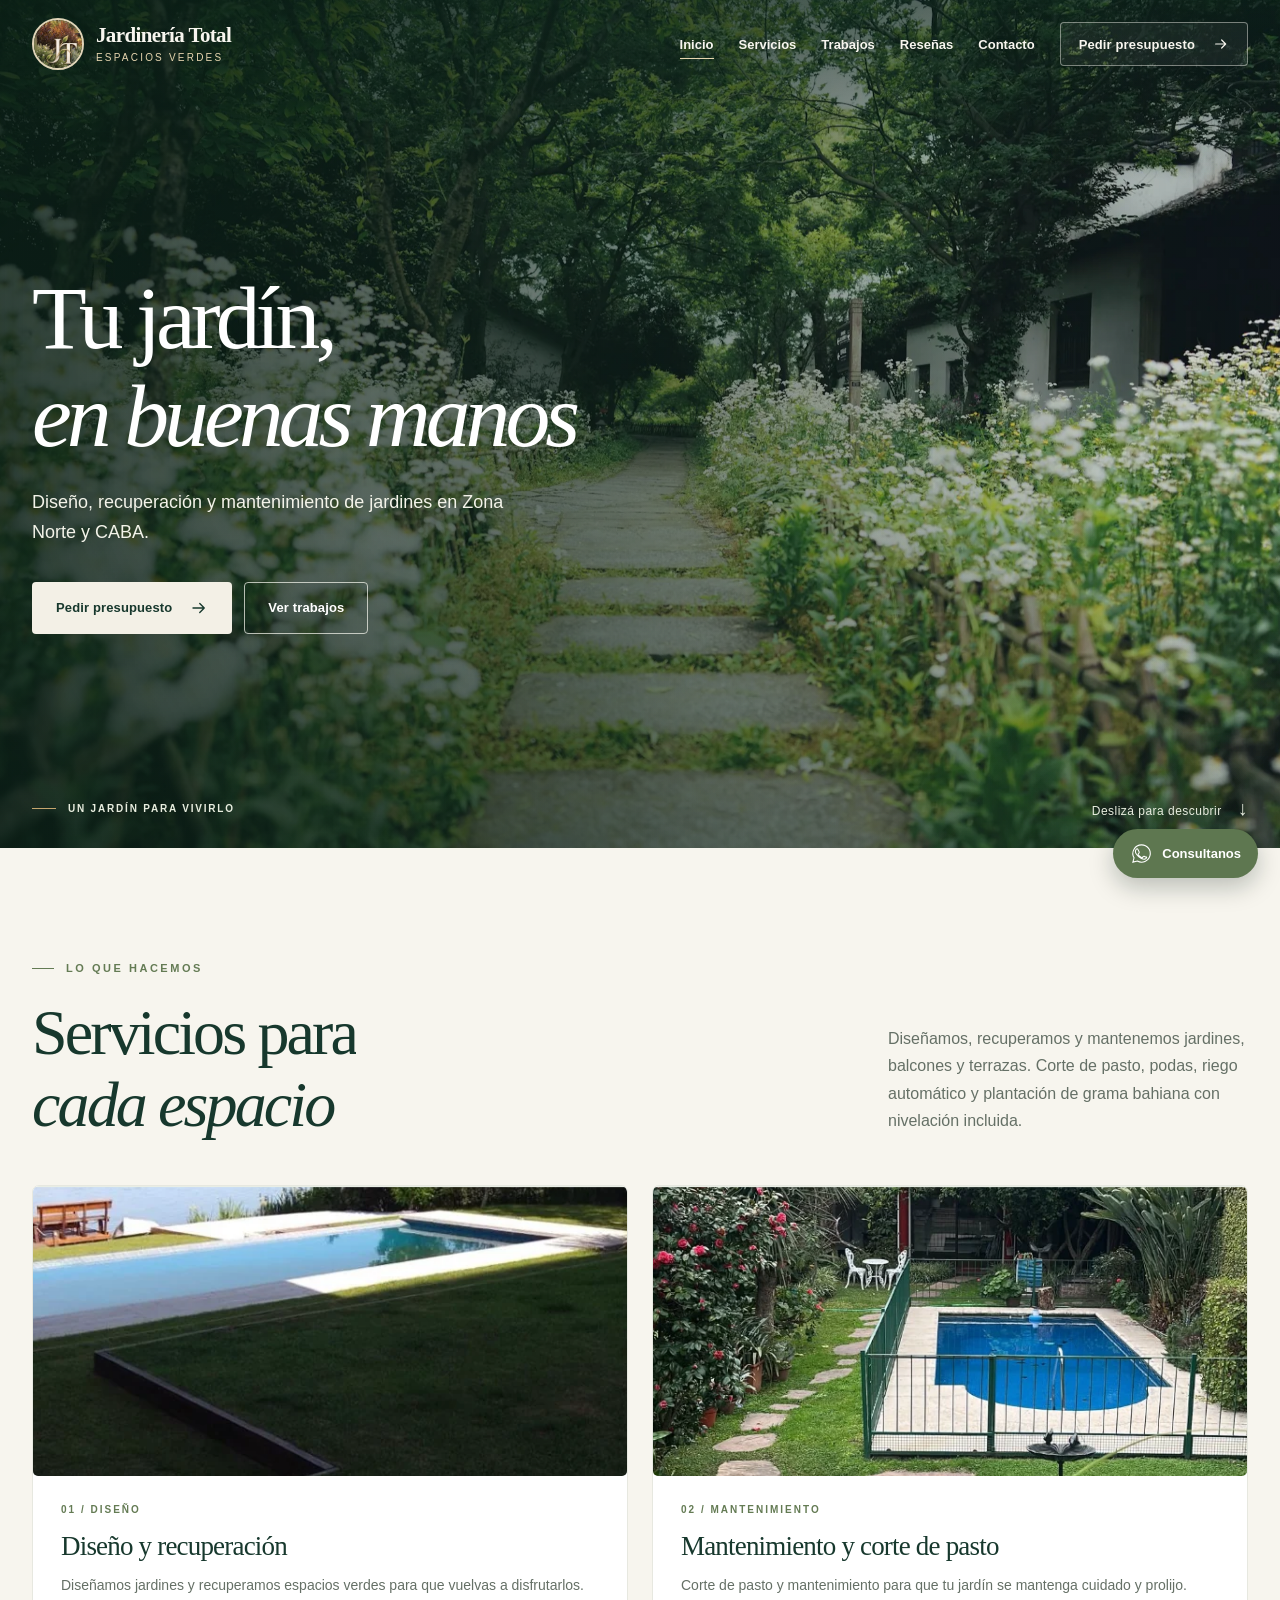
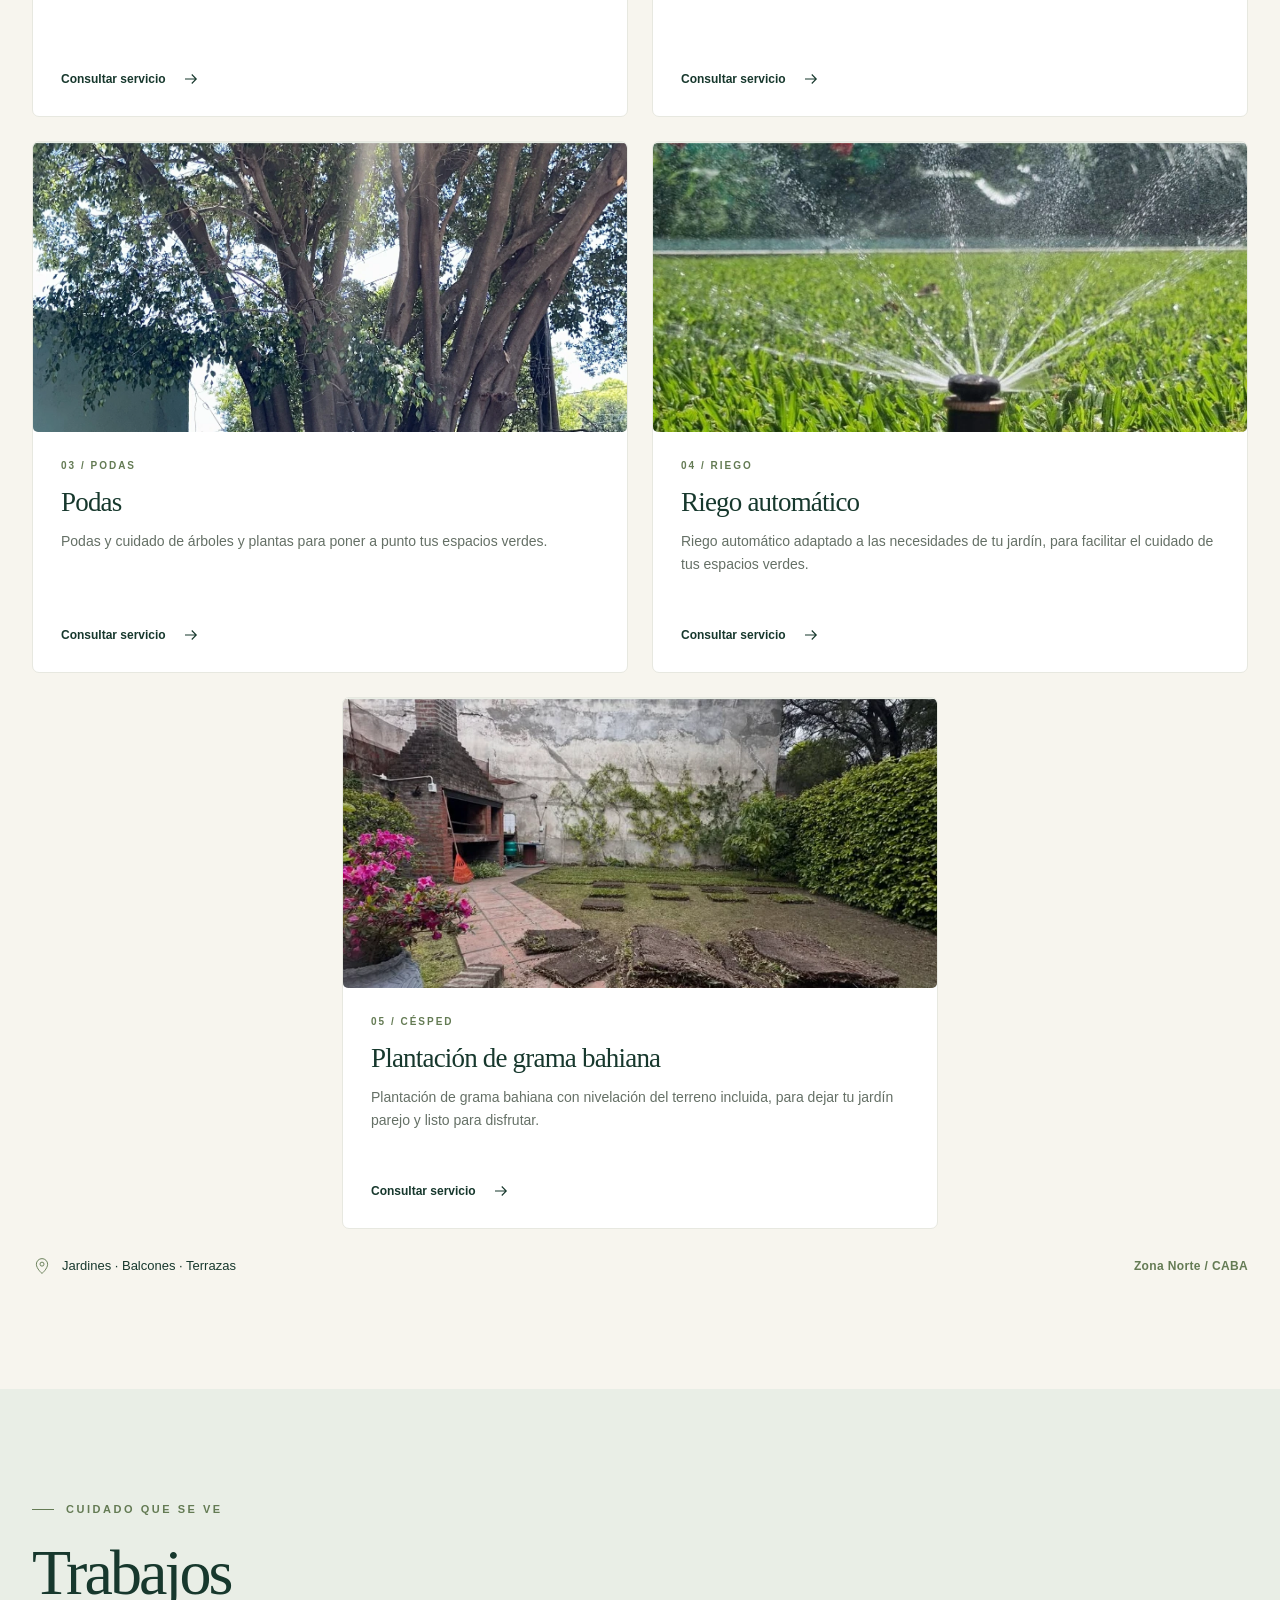
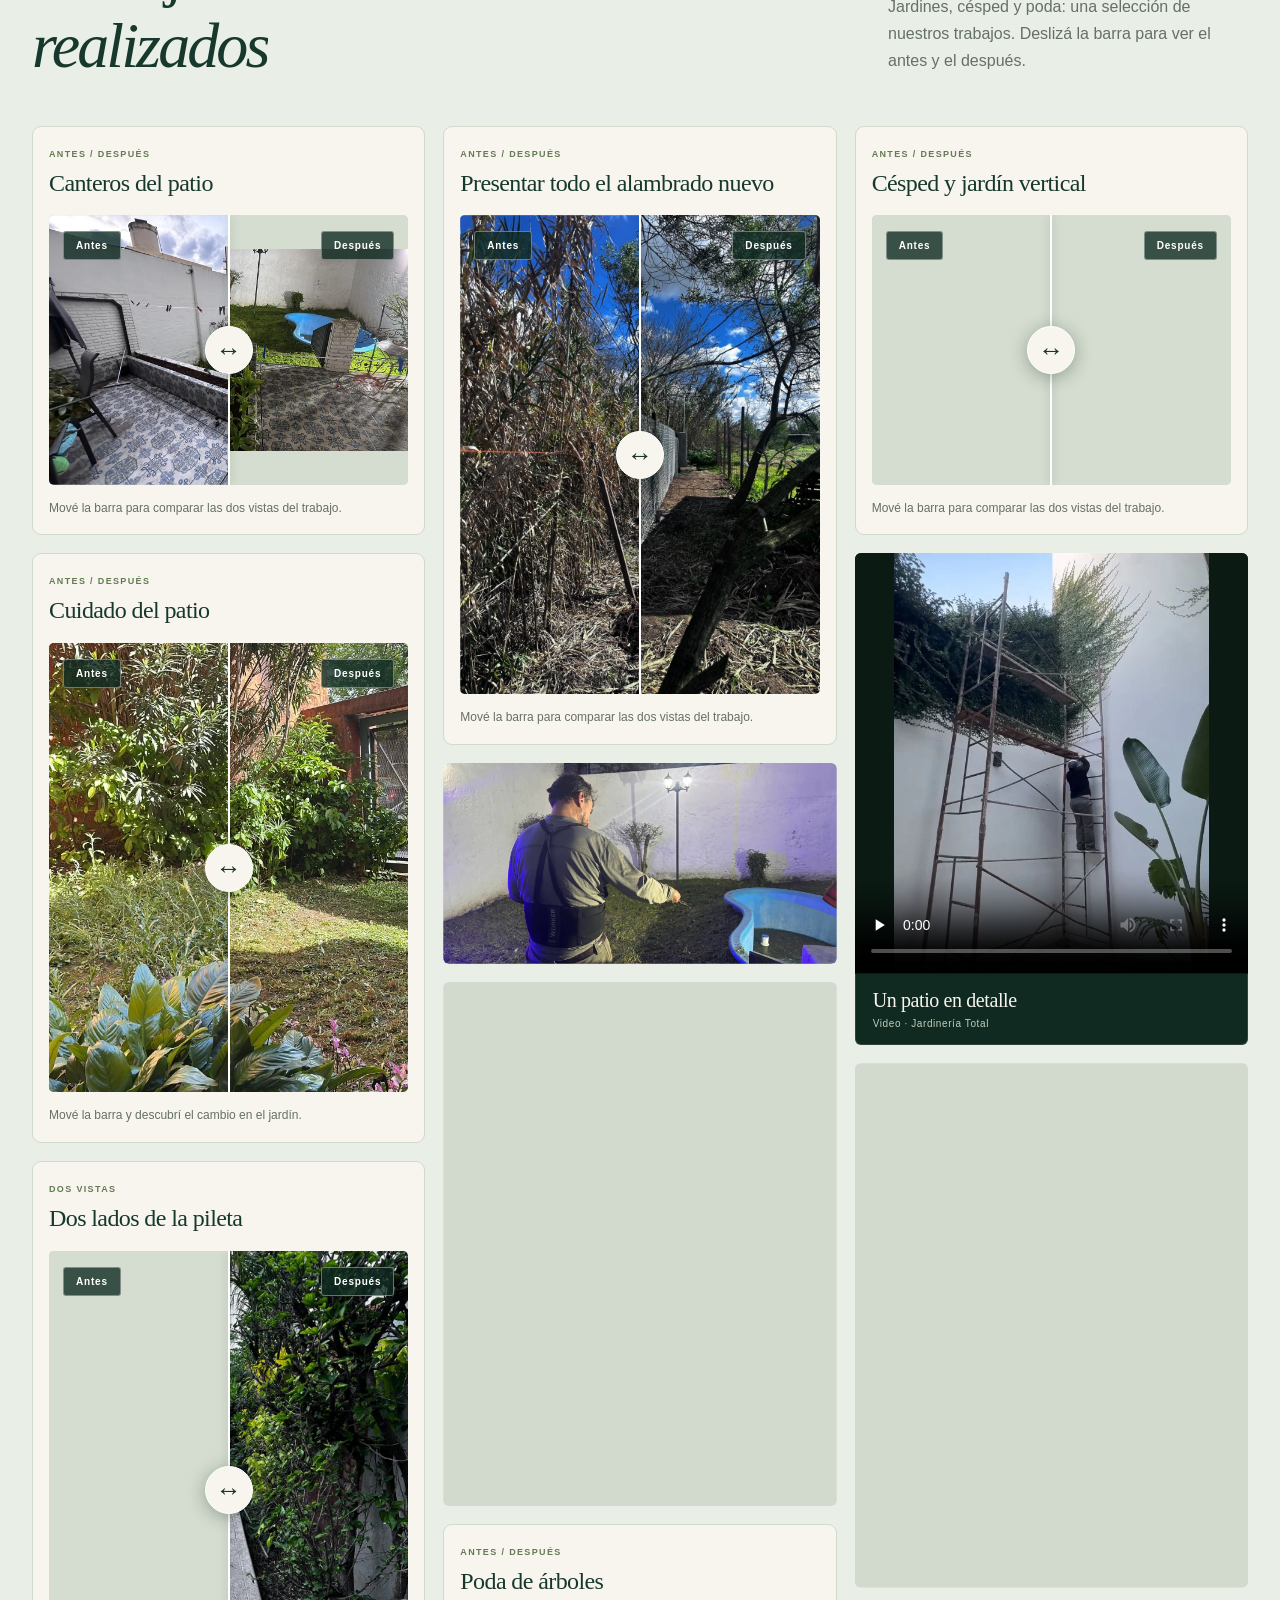
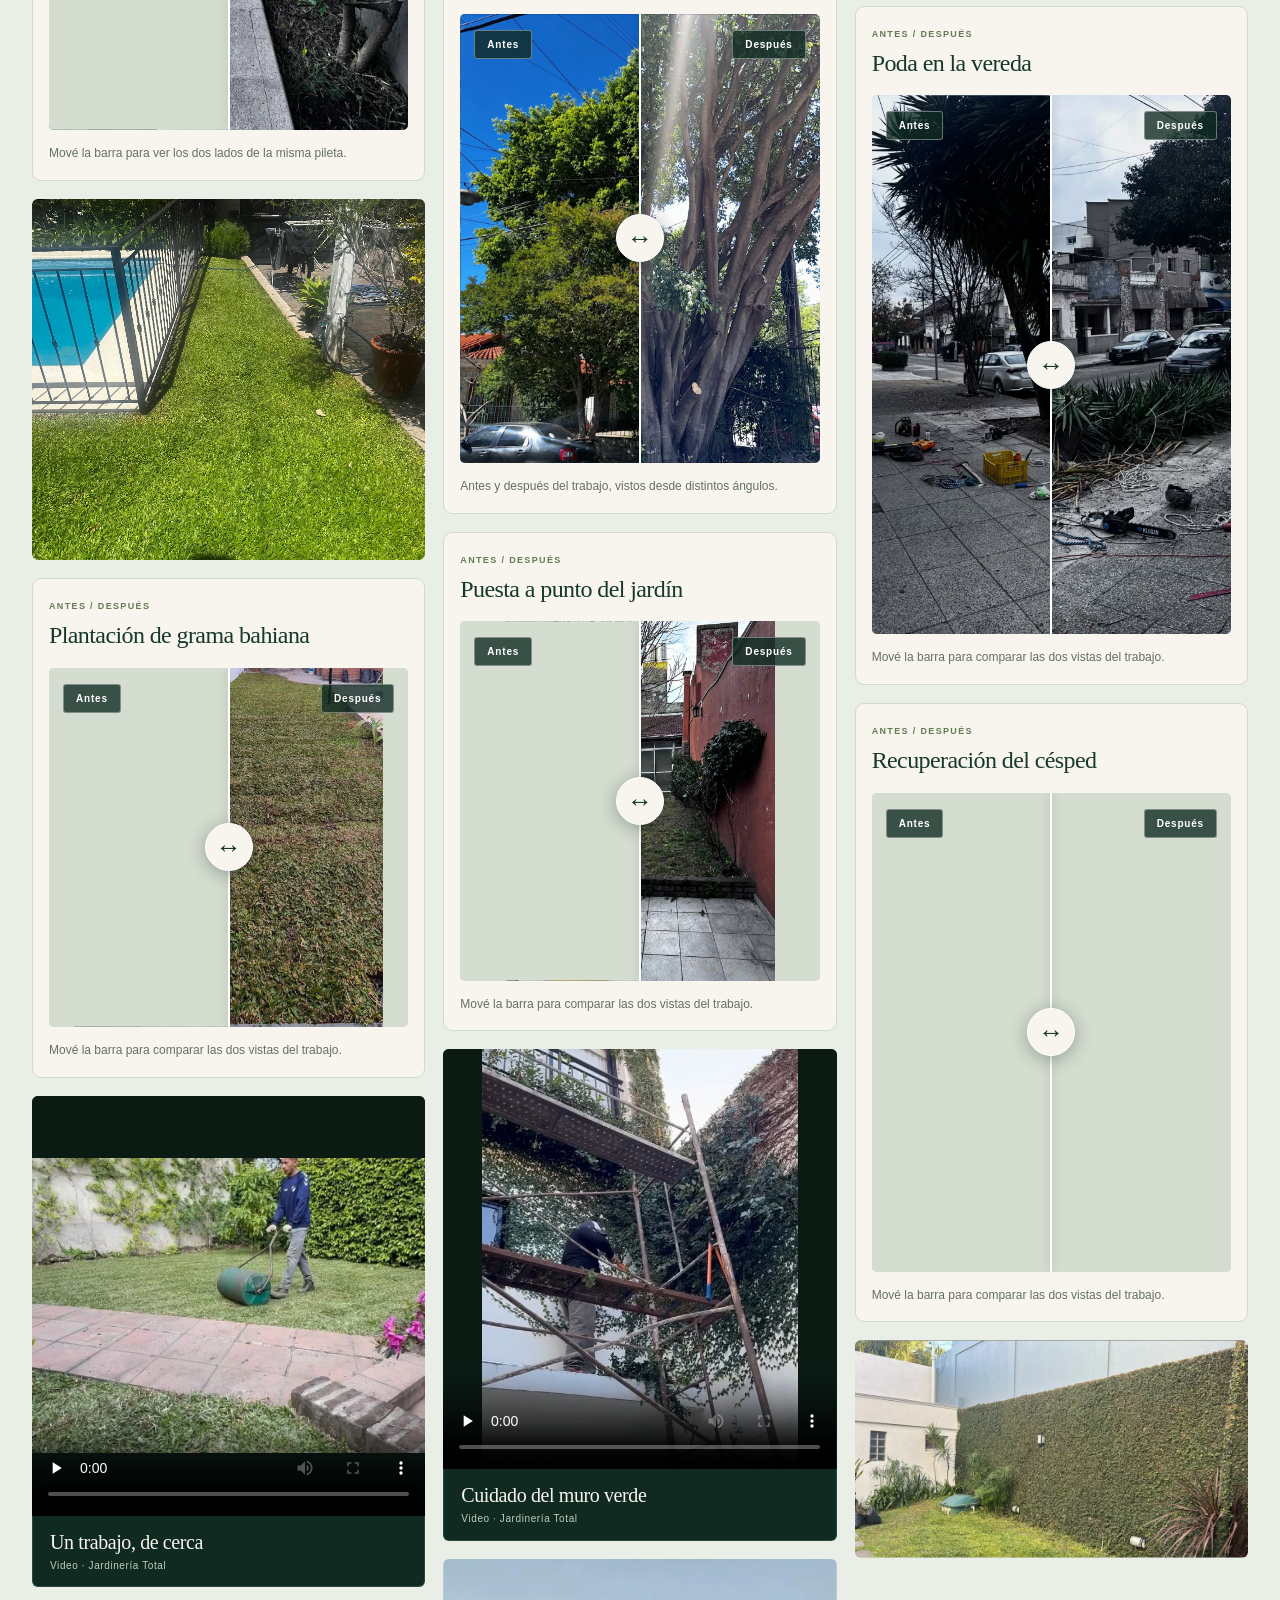
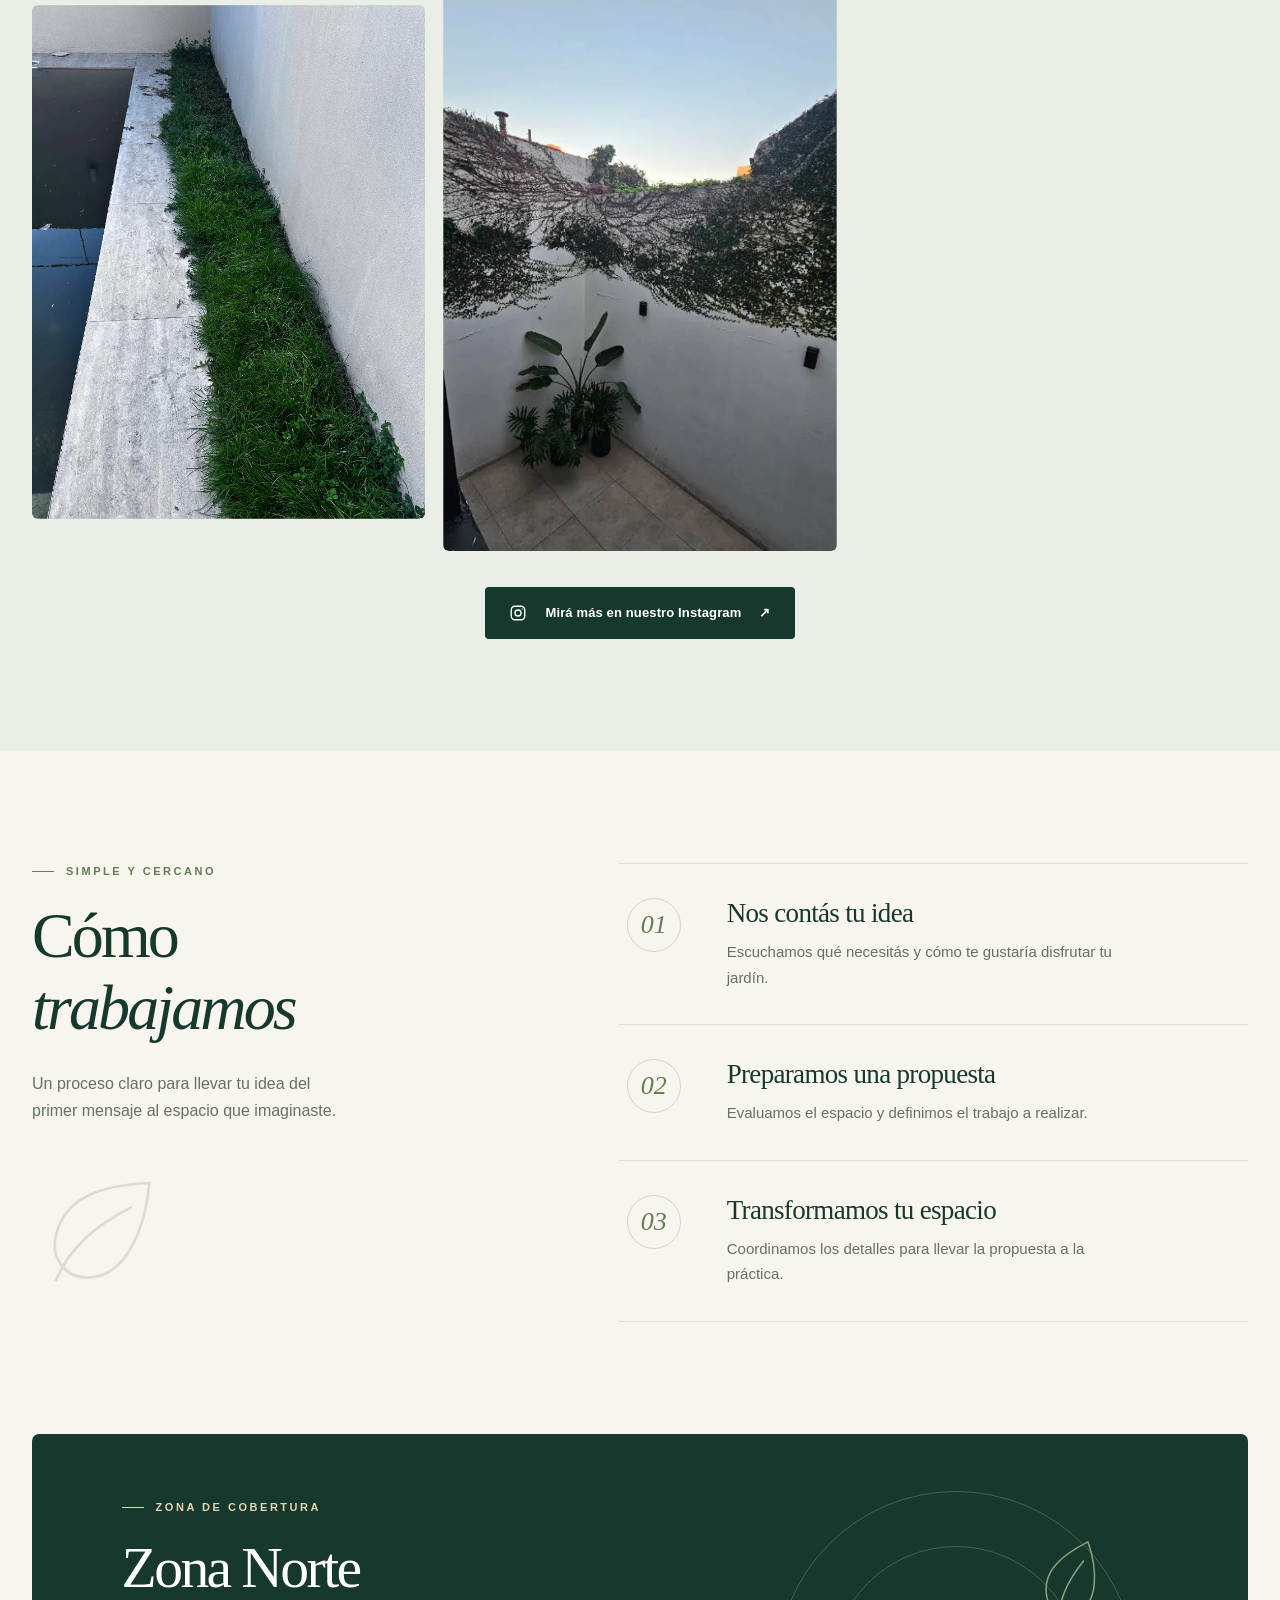
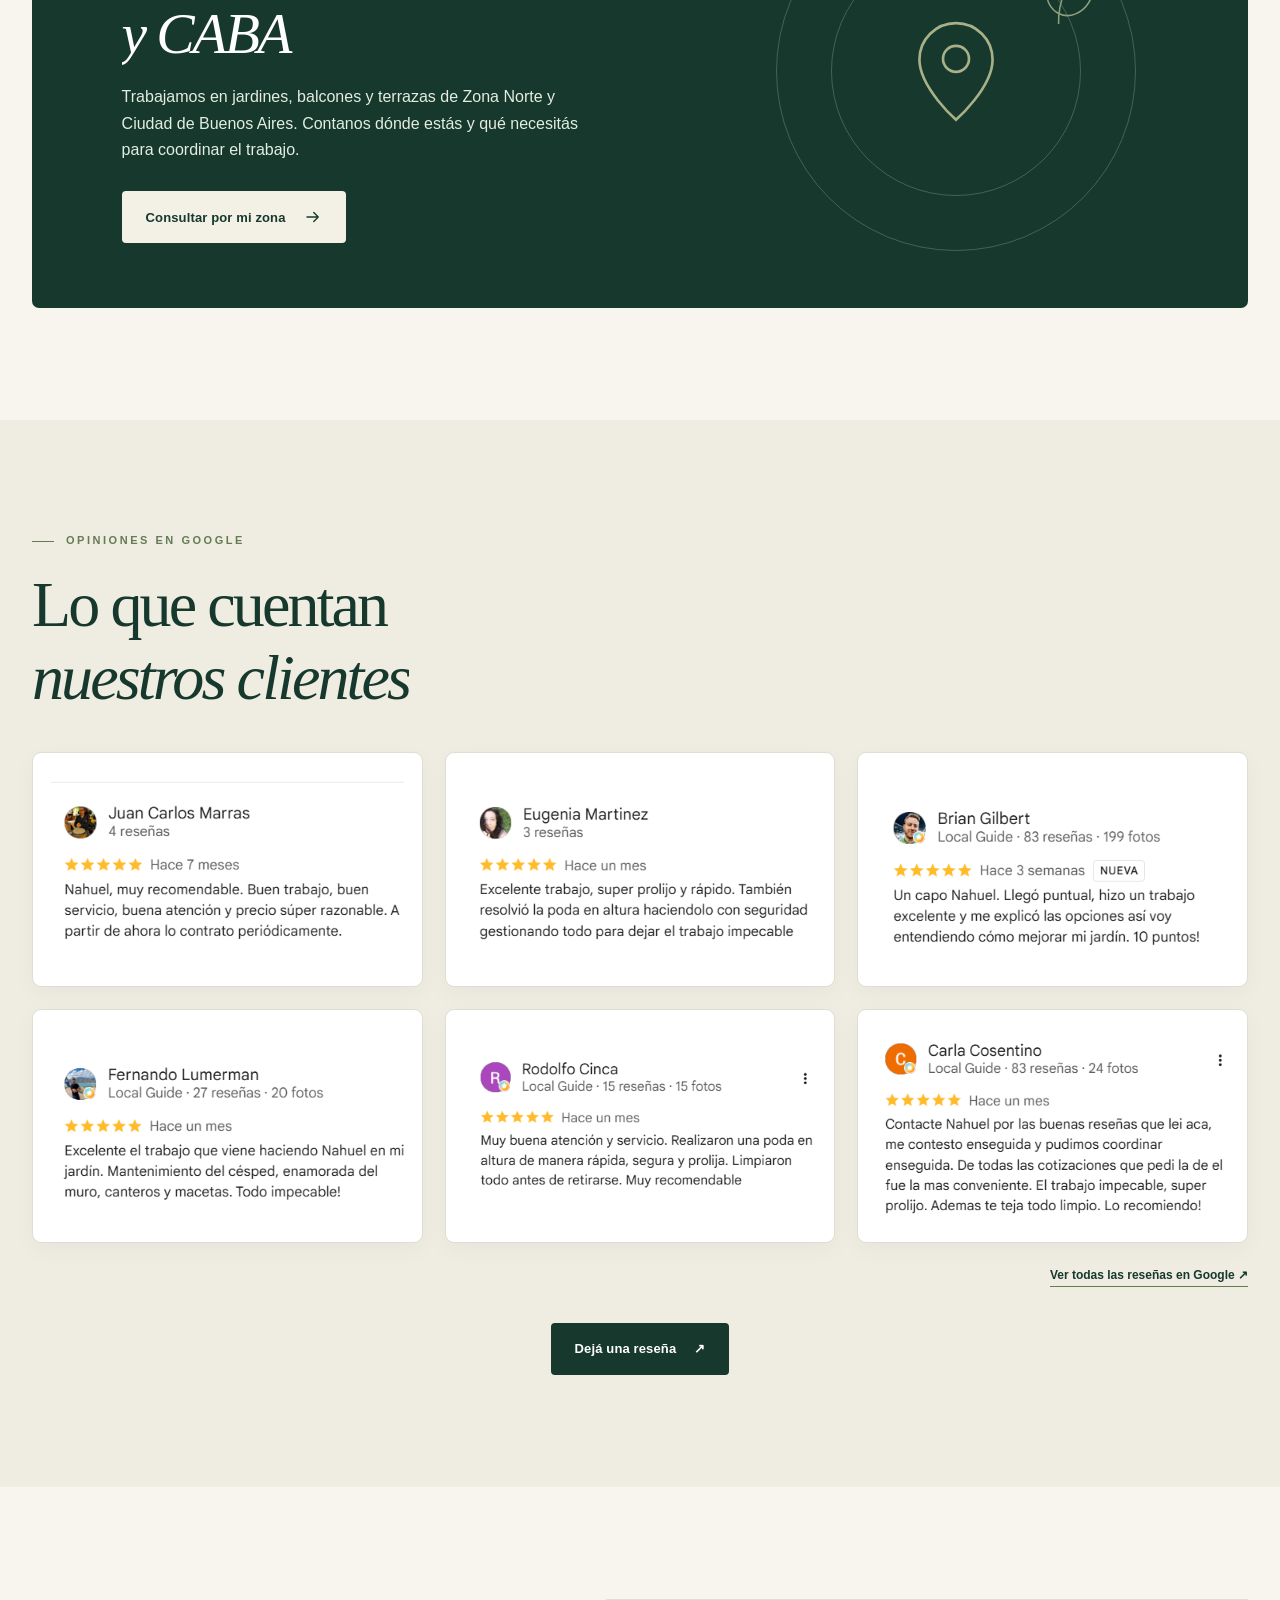
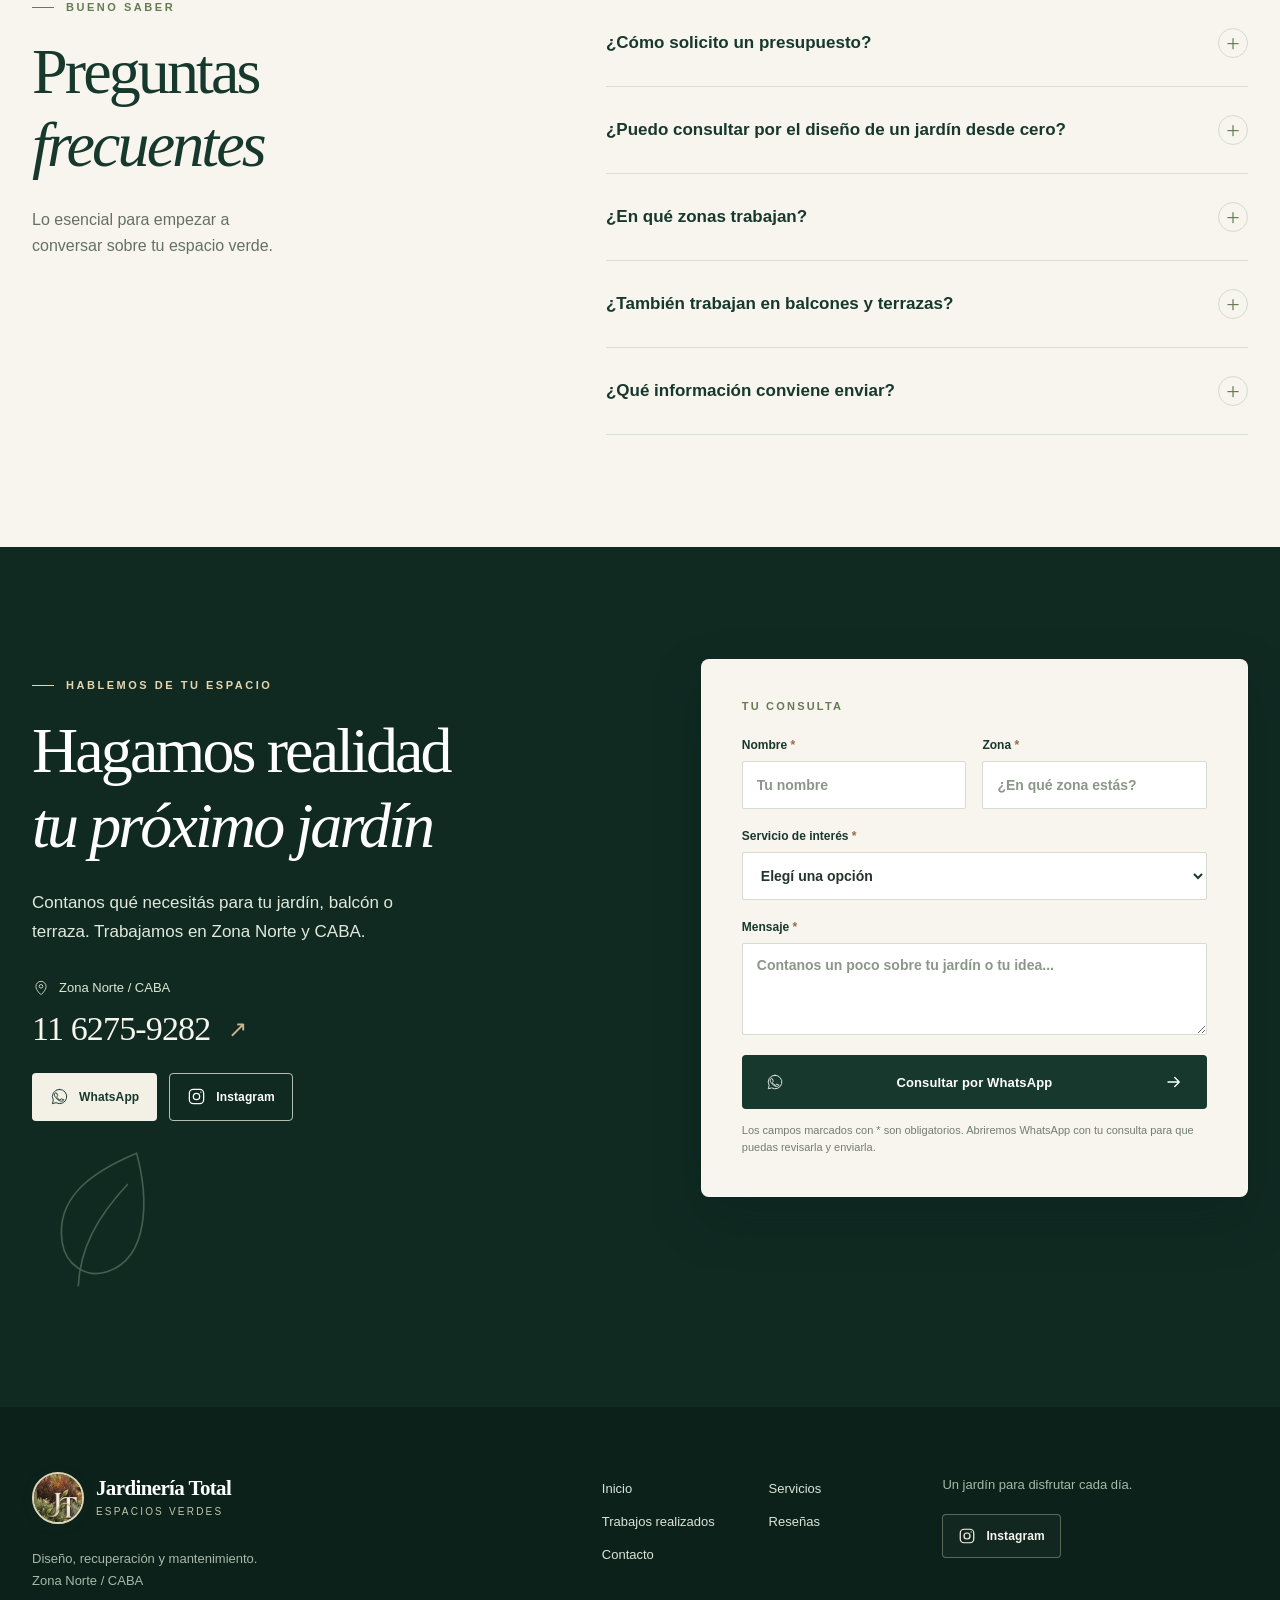
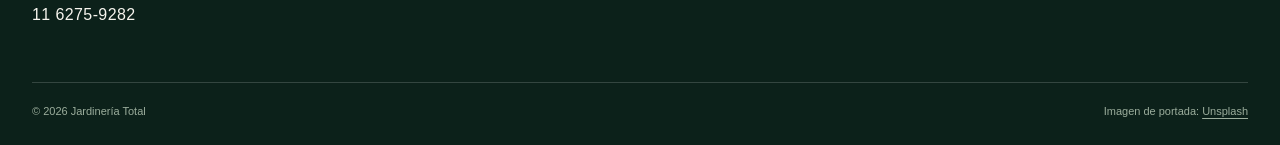
==== index.html @ ca22633e "Corregir título de grama y foto anterior del jardín vertical" ====
<!doctype html>
<html lang="es-AR" data-motion="full">
<head>
<meta charset="utf-8">
<meta name="viewport" content="width=device-width, initial-scale=1">
<meta name="theme-color" content="#17382d">
<meta name="description" content="Jardinería Total: diseño, recuperación y mantenimiento de jardines, balcones y terrazas en Zona Norte y CABA. Corte de pasto, podas, riego automático y plantación de grama bahiana con nivelación incluida.">
<title>Jardinería Total | Jardines en Zona Norte y CABA</title>
<link rel="preload" as="image" href="assets/hero-large.webp">
<link rel="icon" href="assets/logo.webp" type="image/webp">
<script src="boot.js?v=always-effects-20261027"></script>
<link rel="stylesheet" href="styles.css?v=servicios-grama-riego-20261029">
<script src="config.js?v=contacto-20261027" defer></script><script src="script.js?v=contacto-20261027" defer></script><script src="motion.js?v=always-effects-20261027" defer></script><script src="cinema.js?v=always-effects-20261027" defer></script><script src="works.js?v=dos-lados-pileta-20261030" defer></script>
</head>
<body>
<div class="site-loader" id="site-loader" aria-label="Cargando Jardinería Total">
  <div class="loader-content"><div class="loader-emblem"><span class="loader-orbit" aria-hidden="true"></span><img src="assets/logo.webp" width="88" height="88" alt=""></div><p class="loader-name">Jardinería Total</p><p class="loader-tagline">DISEÑO Y CUIDADO DE ESPACIOS VERDES</p><div class="loader-track" aria-hidden="true"><span></span></div><p class="loader-status" role="status">Preparando tu espacio verde…</p><button class="loader-skip" type="button" id="loader-skip">Entrar al sitio <span aria-hidden="true">↗</span></button></div>
</div>
<a class="skip-link" href="#contenido">Ir al contenido</a>
<svg class="svg-defs" xmlns="http://www.w3.org/2000/svg" aria-hidden="true">
<symbol id="icon-leaf" viewBox="0 0 32 32"><path d="M26.8 4.8C15.9 5.3 7.3 8 5.4 17.1c-1 4.8 2.1 9.2 7 9.3C21.8 26.6 26 14.4 26.8 4.8Z"/><path d="M5.4 27.2c3.1-7.4 8.6-12.4 17.4-16.9"/></symbol>
<symbol id="icon-spark" viewBox="0 0 32 32"><path d="m16 3 2.8 10.2L29 16l-10.2 2.8L16 29l-2.8-10.2L3 16l10.2-2.8L16 3Z"/></symbol>
<symbol id="icon-lines" viewBox="0 0 32 32"><path d="M4 10h24M4 16h24M4 22h24"/><circle cx="11" cy="10" r="2.5"/><circle cx="21" cy="16" r="2.5"/><circle cx="13" cy="22" r="2.5"/></symbol>
<symbol id="icon-pin" viewBox="0 0 32 32"><path d="M25 13.2C25 20.1 16 28 16 28S7 20.1 7 13.2a9 9 0 1 1 18 0Z"/><circle cx="16" cy="13" r="3.2"/></symbol>
<symbol id="icon-instagram" viewBox="0 0 24 24"><rect x="3" y="3" width="18" height="18" rx="5"/><circle cx="12" cy="12" r="4"/><circle cx="17.5" cy="6.5" r=".8" fill="currentColor" stroke="none"/></symbol>
<symbol id="icon-arrow" viewBox="0 0 24 24"><path d="M4 12h15m-6-6 6 6-6 6"/></symbol>
<symbol id="icon-whatsapp" viewBox="0 0 32 32"><path d="M16 4a12 12 0 0 0-10.4 18L4 28l6.2-1.6A12 12 0 1 0 16 4Z"/><path d="M11.1 10.4c-.4-.9-.8-.9-1.2-.9-.3 0-.7 0-1 .4-.4.5-1.4 1.4-1.4 3.3s1.4 3.7 1.6 4c.2.2 2.7 4.3 6.7 5.8 3.3 1.3 4 .9 4.7.8.7-.1 2.3-1 2.6-2 .3-1-.3-1-.9-.6l-2.6-1.3c-.4-.2-.7-.3-1 .2l-1.3 1.6c-.2.3-.5.3-.9.1-1.1-.6-2.1-1.2-3-2-1-.9-1.7-2-2-2.5-.2-.4 0-.7.2-.9l.8-.9c.2-.3.3-.5.4-.8.1-.2 0-.5-.1-.8l-1.1-2.6Z"/></symbol>
</svg>
<header class="site-header"><div class="shell header-inner">
<a class="brand" href="#inicio" aria-label="Jardinería Total, ir al inicio"><img src="assets/logo.webp" width="52" height="52" alt="Monograma JT de Jardinería Total"><span><strong>Jardinería Total</strong><small>Espacios verdes</small></span></a>
<button class="menu-toggle" type="button" aria-expanded="false" aria-controls="primary-nav" aria-label="Abrir menú"><span></span><span></span><span></span></button>
<nav class="nav" id="primary-nav" aria-label="Navegación principal"><a href="#inicio">Inicio</a><a href="#servicios">Servicios</a><a href="#trabajos">Trabajos</a><a href="#resenas">Reseñas</a><a href="#contacto">Contacto</a><a class="button button-small" href="#contacto">Pedir presupuesto <svg><use href="#icon-arrow"/></svg></a></nav>
</div><div class="reading-progress" aria-hidden="true"><span></span></div></header>
<main id="contenido">
<section class="hero" id="inicio" aria-labelledby="hero-title"><img class="hero-image" src="assets/hero-large.webp" width="2000" height="1333" fetchpriority="high" decoding="async" alt="" aria-hidden="true"><div class="hero-shade"></div><div class="shell hero-content"><h1 id="hero-title">Tu jardín,<br><em>en buenas manos</em></h1><p class="hero-copy">Diseño, recuperación y mantenimiento de jardines en Zona Norte y CABA.</p><div class="hero-actions"><a class="button button-light" href="#contacto">Pedir presupuesto <svg><use href="#icon-arrow"/></svg></a><a class="button button-outline" href="#trabajos">Ver trabajos</a></div></div><div class="hero-bottom shell"><span>UN JARDÍN PARA VIVIRLO</span><span class="hero-scroll">Deslizá para descubrir <span aria-hidden="true">↓</span></span></div></section>
<section class="section services-section" id="servicios" aria-labelledby="services-title"><div class="shell"><div class="section-heading reveal"><div><p class="eyebrow">LO QUE HACEMOS</p><h2 id="services-title">Servicios para<br><em>cada espacio</em></h2></div><p>Diseñamos, recuperamos y mantenemos jardines, balcones y terrazas. Corte de pasto, podas, riego automático y plantación de grama bahiana con nivelación incluida.</p></div><div class="service-grid service-grid-real"><article class="service-card reveal"><div class="service-image"><img src="assets/jardin-laguna.webp" loading="lazy" width="676" height="917" alt="Jardín con césped, pileta y vista a la laguna"></div><div class="service-body"><span class="service-number">01 / DISEÑO</span><h3>Diseño y recuperación</h3><p>Diseñamos jardines y recuperamos espacios verdes para que vuelvas a disfrutarlos.</p><a class="service-cta" href="#contacto" data-service="Diseño y recuperación" aria-label="Consultar por diseño y recuperación">Consultar servicio <svg aria-hidden="true"><use href="#icon-arrow"/></svg></a></div></article>
<article class="service-card reveal"><div class="service-image"><img src="assets/jardin-pileta.webp" loading="lazy" width="683" height="935" alt="Césped y plantas del jardín alrededor de la pileta"></div><div class="service-body"><span class="service-number">02 / MANTENIMIENTO</span><h3>Mantenimiento y corte de pasto</h3><p>Corte de pasto y mantenimiento para que tu jardín se mantenga cuidado y prolijo.</p><a class="service-cta" href="#contacto" data-service="Mantenimiento y corte de pasto" aria-label="Consultar por mantenimiento y corte de pasto">Consultar servicio <svg aria-hidden="true"><use href="#icon-arrow"/></svg></a></div></article>
<article class="service-card reveal"><div class="service-image"><img src="assets/poda-despues.webp" loading="lazy" width="1440" height="1439" alt="Árbol después del trabajo de poda"></div><div class="service-body"><span class="service-number">03 / PODAS</span><h3>Podas</h3><p>Podas y cuidado de árboles y plantas para poner a punto tus espacios verdes.</p><a class="service-cta" href="#contacto" data-service="Podas" aria-label="Consultar por podas">Consultar servicio <svg aria-hidden="true"><use href="#icon-arrow"/></svg></a></div></article>
<article class="service-card reveal" id="servicio-riego-automatico"><div class="service-image"><img src="assets/riego-automatico-aspersor.webp" loading="lazy" width="1024" height="576" alt="Aspersor de riego automático regando el césped de un jardín"></div><div class="service-body"><span class="service-number">04 / RIEGO</span><h3>Riego automático</h3><p>Riego automático adaptado a las necesidades de tu jardín, para facilitar el cuidado de tus espacios verdes.</p><a class="service-cta" href="#contacto" data-service="Riego automático" aria-label="Consultar por riego automático">Consultar servicio <svg aria-hidden="true"><use href="#icon-arrow"/></svg></a></div></article>
<article class="service-card reveal" id="servicio-grama-bahiana"><div class="service-image"><img src="assets/cesped-colocacion.webp" loading="lazy" width="873" height="697" alt="Preparación del terreno y colocación de césped"></div><div class="service-body"><span class="service-number">05 / CÉSPED</span><h3>Plantación de grama bahiana</h3><p>Plantación de grama bahiana con nivelación del terreno incluida, para dejar tu jardín parejo y listo para disfrutar.</p><a class="service-cta" href="#contacto" data-service="Plantación de grama bahiana" aria-label="Consultar por plantación de grama bahiana">Consultar servicio <svg aria-hidden="true"><use href="#icon-arrow"/></svg></a></div></article></div><p class="service-coverage"><svg aria-hidden="true"><use href="#icon-pin"/></svg> Jardines · Balcones · Terrazas <span>Zona Norte / CABA</span></p></div></section>
<section class="section gallery-section works-section" id="trabajos" aria-labelledby="gallery-title"><div class="shell"><div class="gallery-heading reveal"><div><p class="eyebrow">CUIDADO QUE SE VE</p><h2 id="gallery-title">Trabajos<br><em>realizados</em></h2></div><p>Jardines, césped y poda: una selección de nuestros trabajos. Deslizá la barra para ver el antes y el después.</p></div>
<div class="work-gallery" id="gallery-grid">
<article class="comparison-card comparison-card-complete reveal" id="trabajo-canteros" style="--comparison-ratio:4/3"><div class="comparison-heading"><span>ANTES / DESPUÉS</span><h3>Canteros del patio</h3></div>
<div class="comparison-view" data-comparison style="--compare:50%">
<img class="comparison-after" src="assets/trabajo-cantero-patio-despues.webp" loading="lazy" decoding="async" width="1280" height="720" alt="Canteros del patio: después del trabajo">
<img class="comparison-before" src="assets/trabajo-cantero-patio-antes.webp" loading="lazy" decoding="async" width="1280" height="960" alt="Canteros del patio: antes del trabajo">
<span class="comparison-label comparison-label-before" aria-hidden="true">Antes</span><span class="comparison-label comparison-label-after" aria-hidden="true">Después</span>
<span class="comparison-divider" aria-hidden="true"><span>↔</span></span>
<input class="comparison-range" type="range" min="0" max="100" value="50" step="1" aria-label="Comparar el antes y después: Canteros del patio" aria-describedby="compare-canteros-hint" aria-valuetext="50% de la imagen antes visible">
</div><p id="compare-canteros-hint" class="comparison-hint">Mové la barra para comparar las dos vistas del trabajo.</p></article>
<article class="comparison-card reveal"><div class="comparison-heading"><span>ANTES / DESPUÉS</span><h3>Cuidado del patio</h3></div>
<div class="comparison-view" data-comparison style="--compare:50%">
<img class="comparison-after" src="assets/patio-despues.webp" loading="lazy" width="900" height="1125" alt="Cuidado del patio: después del trabajo">
<img class="comparison-before" src="assets/patio-antes.webp" loading="lazy" width="900" height="1125" alt="Cuidado del patio: antes del trabajo">
<span class="comparison-label comparison-label-before" aria-hidden="true">Antes</span><span class="comparison-label comparison-label-after" aria-hidden="true">Después</span>
<span class="comparison-divider" aria-hidden="true"><span>↔</span></span>
<input class="comparison-range" type="range" min="0" max="100" value="50" step="1" aria-label="Comparar el antes y después: Cuidado del patio" aria-describedby="compare-patio-hint" aria-valuetext="50% de la imagen antes visible">
</div><p id="compare-patio-hint" class="comparison-hint">Mové la barra y descubrí el cambio en el jardín.</p></article>
<article class="comparison-card comparison-card-complete reveal" id="trabajo-dos-lados-pileta" style="--comparison-ratio:3/4"><div class="comparison-heading"><span>DOS VISTAS</span><h3>Dos lados de la pileta</h3></div>
<div class="comparison-view" data-comparison style="--compare:50%">
<img class="comparison-after" src="assets/trabajo-cerco-pileta-vista.webp" loading="lazy" decoding="async" width="960" height="1280" alt="Pileta y cerco verde: después">
<img class="comparison-before" src="assets/trabajo-cerco-pileta-detalle.webp" loading="lazy" decoding="async" width="960" height="1280" alt="Pileta y cerco verde: antes">
<span class="comparison-label comparison-label-before" aria-hidden="true">Antes</span><span class="comparison-label comparison-label-after" aria-hidden="true">Después</span>
<span class="comparison-divider" aria-hidden="true"><span>↔</span></span>
<input class="comparison-range" type="range" min="0" max="100" value="50" step="1" aria-label="Comparar el antes y después de la pileta" aria-describedby="compare-dos-lados-pileta-hint" aria-valuetext="50% de la imagen antes visible">
</div><p id="compare-dos-lados-pileta-hint" class="comparison-hint">Mové la barra para ver los dos lados de la misma pileta.</p></article>
<button class="gallery-item work-photo reveal" type="button" data-gallery-index="0" aria-label="Ampliar: Césped junto a la pileta y al sendero del jardín"><img src="assets/trabajo-cesped-pileta.webp" loading="lazy" width="776" height="713" alt="Césped junto a la pileta y al sendero del jardín"><span>Ver trabajo <span aria-hidden="true">↗</span></span></button>
<article class="comparison-card comparison-card-complete reveal" id="trabajo-palmera" style="--comparison-ratio:1"><div class="comparison-heading"><span>ANTES / DESPUÉS</span><h3>Plantación de grama bahiana</h3></div>
<div class="comparison-view" data-comparison style="--compare:50%">
<img class="comparison-after" src="assets/trabajo-cesped-palmera-despues.webp" loading="lazy" decoding="async" width="1103" height="1280" alt="Plantación de grama bahiana: después del trabajo">
<img class="comparison-before" src="assets/trabajo-cesped-palmera-antes.webp" loading="lazy" decoding="async" width="1280" height="892" alt="Plantación de grama bahiana: antes del trabajo">
<span class="comparison-label comparison-label-before" aria-hidden="true">Antes</span><span class="comparison-label comparison-label-after" aria-hidden="true">Después</span>
<span class="comparison-divider" aria-hidden="true"><span>↔</span></span>
<input class="comparison-range" type="range" min="0" max="100" value="50" step="1" aria-label="Comparar el antes y después: Plantación de grama bahiana" aria-describedby="compare-palmera-hint" aria-valuetext="50% de la imagen antes visible">
</div><p id="compare-palmera-hint" class="comparison-hint">Mové la barra para comparar las dos vistas del trabajo.</p></article>
<figure class="work-video reveal"><video controls playsinline preload="none" poster="assets/trabajo-video-poster.webp" aria-label="Video de un trabajo de Jardinería Total"><source src="assets/trabajo-en-video.mp4?v=trabajos-20261027" type="video/mp4">Tu navegador no puede reproducir este video. <a href="assets/trabajo-en-video.mp4">Abrir el video</a>.</video><figcaption>Un trabajo, de cerca <span>Video · Jardinería Total</span></figcaption></figure>

<button class="gallery-item work-photo reveal" type="button" data-gallery-index="1" aria-label="Ampliar: Franja de césped junto a la pared y al borde de la pileta"><img src="assets/trabajo-borde-pileta.webp" loading="lazy" width="701" height="915" alt="Franja de césped junto a la pared y al borde de la pileta"><span>Ver trabajo <span aria-hidden="true">↗</span></span></button>
<article class="comparison-card comparison-card-complete reveal" id="trabajo-sendero" style="--comparison-ratio:3/4"><div class="comparison-heading"><span>ANTES / DESPUÉS</span><h3>Presentar todo el alambrado nuevo</h3></div>
<div class="comparison-view" data-comparison style="--compare:50%">
<img class="comparison-after" src="assets/trabajo-sendero-alambrado-despues.webp" loading="lazy" decoding="async" width="960" height="1280" alt="Presentar todo el alambrado nuevo: después del trabajo">
<img class="comparison-before" src="assets/trabajo-sendero-alambrado-antes.webp" loading="lazy" decoding="async" width="960" height="1280" alt="Presentar todo el alambrado nuevo: antes del trabajo">
<span class="comparison-label comparison-label-before" aria-hidden="true">Antes</span><span class="comparison-label comparison-label-after" aria-hidden="true">Después</span>
<span class="comparison-divider" aria-hidden="true"><span>↔</span></span>
<input class="comparison-range" type="range" min="0" max="100" value="50" step="1" aria-label="Comparar el antes y después: Presentar todo el alambrado nuevo" aria-describedby="compare-sendero-hint" aria-valuetext="50% de la imagen antes visible">
</div><p id="compare-sendero-hint" class="comparison-hint">Mové la barra para comparar las dos vistas del trabajo.</p></article>
<button class="gallery-item work-photo reveal" type="button" data-gallery-index="2" aria-label="Ampliar: Trabajo en el jardín junto a la pileta al anochecer"><img src="assets/trabajo-jardin-noche.webp" loading="lazy" width="1306" height="666" alt="Trabajo en el jardín junto a la pileta al anochecer"><span>Ver trabajo <span aria-hidden="true">↗</span></span></button>
<button class="gallery-item work-photo reveal" type="button" data-gallery-index="3" aria-label="Ampliar: Acceso despejado junto al alambrado"><img src="assets/trabajo-sendero-alambrado-acceso.webp" loading="lazy" decoding="async" width="960" height="1280" alt="Acceso despejado junto al alambrado"><span>Ver trabajo <span aria-hidden="true">↗</span></span></button>
<article class="comparison-card reveal"><div class="comparison-heading"><span>ANTES / DESPUÉS</span><h3>Poda de árboles</h3></div>
<div class="comparison-view" data-comparison style="--compare:50%">
<img class="comparison-after" src="assets/poda-despues.webp" loading="lazy" width="900" height="1125" alt="Poda de árboles: después del trabajo">
<img class="comparison-before" src="assets/poda-antes.webp" loading="lazy" width="900" height="1125" alt="Poda de árboles: antes del trabajo">
<span class="comparison-label comparison-label-before" aria-hidden="true">Antes</span><span class="comparison-label comparison-label-after" aria-hidden="true">Después</span>
<span class="comparison-divider" aria-hidden="true"><span>↔</span></span>
<input class="comparison-range" type="range" min="0" max="100" value="50" step="1" aria-label="Comparar el antes y después: Poda de árboles" aria-describedby="compare-poda-hint" aria-valuetext="50% de la imagen antes visible">
</div><p id="compare-poda-hint" class="comparison-hint">Antes y después del trabajo, vistos desde distintos ángulos.</p></article>
<article class="comparison-card comparison-card-complete reveal" id="trabajo-jardin-arbol" style="--comparison-ratio:1"><div class="comparison-heading"><span>ANTES / DESPUÉS</span><h3>Puesta a punto del jardín</h3></div>
<div class="comparison-view" data-comparison style="--compare:50%">
<img class="comparison-after" src="assets/trabajo-jardin-arbol-despues.webp" loading="lazy" decoding="async" width="960" height="1280" alt="Puesta a punto del jardín: después del trabajo">
<img class="comparison-before" src="assets/trabajo-jardin-arbol-antes.webp" loading="lazy" decoding="async" width="1280" height="960" alt="Puesta a punto del jardín: antes del trabajo">
<span class="comparison-label comparison-label-before" aria-hidden="true">Antes</span><span class="comparison-label comparison-label-after" aria-hidden="true">Después</span>
<span class="comparison-divider" aria-hidden="true"><span>↔</span></span>
<input class="comparison-range" type="range" min="0" max="100" value="50" step="1" aria-label="Comparar el antes y después: Puesta a punto del jardín" aria-describedby="compare-jardin-arbol-hint" aria-valuetext="50% de la imagen antes visible">
</div><p id="compare-jardin-arbol-hint" class="comparison-hint">Mové la barra para comparar las dos vistas del trabajo.</p></article>
<figure class="work-video reveal"><video controls playsinline preload="none" poster="assets/trabajo-video-02-poster.webp" aria-label="Video de trabajo sobre el muro verde"><source src="assets/trabajo-video-02.mp4?v=trabajos-extra-20261028" type="video/mp4">Tu navegador no puede reproducir este video. <a href="assets/trabajo-video-02.mp4">Abrir el video</a>.</video><figcaption>Cuidado del muro verde <span>Video · Jardinería Total</span></figcaption></figure>
<button class="gallery-item work-photo reveal" type="button" data-gallery-index="4" aria-label="Ampliar: Patio con plantas en macetas y enredaderas sobre las paredes"><img src="assets/trabajo-patio-enredaderas.webp" loading="lazy" width="586" height="882" alt="Patio con plantas en macetas y enredaderas sobre las paredes"><span>Ver trabajo <span aria-hidden="true">↗</span></span></button>
<article class="comparison-card comparison-card-complete reveal" id="trabajo-jardin-vertical" style="--comparison-ratio:4/3"><div class="comparison-heading"><span>ANTES / DESPUÉS</span><h3>Césped y jardín vertical</h3></div>
<div class="comparison-view" data-comparison style="--compare:50%">
<img class="comparison-after" src="assets/trabajo-jardin-vertical-despues.webp" loading="lazy" decoding="async" width="1280" height="960" alt="Césped y jardín vertical: después del trabajo">
<img class="comparison-before" src="assets/trabajo-jardin-vertical-detalle.webp" loading="lazy" decoding="async" width="1280" height="960" alt="Césped y jardín vertical: antes del trabajo">
<span class="comparison-label comparison-label-before" aria-hidden="true">Antes</span><span class="comparison-label comparison-label-after" aria-hidden="true">Después</span>
<span class="comparison-divider" aria-hidden="true"><span>↔</span></span>
<input class="comparison-range" type="range" min="0" max="100" value="50" step="1" aria-label="Comparar el antes y después: Césped y jardín vertical" aria-describedby="compare-jardin-vertical-hint" aria-valuetext="50% de la imagen antes visible">
</div><p id="compare-jardin-vertical-hint" class="comparison-hint">Mové la barra para comparar las dos vistas del trabajo.</p></article>
<figure class="work-video reveal"><video controls playsinline preload="none" poster="assets/trabajo-video-03-poster.webp" aria-label="Video de trabajo en un patio"><source src="assets/trabajo-video-03.mp4?v=trabajos-extra-20261028" type="video/mp4">Tu navegador no puede reproducir este video. <a href="assets/trabajo-video-03.mp4">Abrir el video</a>.</video><figcaption>Un patio en detalle <span>Video · Jardinería Total</span></figcaption></figure>
<button class="gallery-item work-photo reveal" type="button" data-gallery-index="5" aria-label="Ampliar: Trabajo de poda en altura"><img src="assets/trabajo-poda-altura-trabajo.webp" loading="lazy" decoding="async" width="960" height="1280" alt="Trabajo de poda en altura"><span>Ver trabajo <span aria-hidden="true">↗</span></span></button>
<article class="comparison-card comparison-card-vereda reveal"><div class="comparison-heading"><span>ANTES / DESPUÉS</span><h3>Poda en la vereda</h3></div>
<div class="comparison-view" data-comparison style="--compare:50%">
<img class="comparison-after" src="assets/vereda-despues.webp" loading="lazy" width="596" height="928" alt="Poda en la vereda: después del trabajo">
<img class="comparison-before" src="assets/vereda-antes.webp" loading="lazy" width="564" height="945" alt="Poda en la vereda: antes del trabajo">
<span class="comparison-label comparison-label-before" aria-hidden="true">Antes</span><span class="comparison-label comparison-label-after" aria-hidden="true">Después</span>
<span class="comparison-divider" aria-hidden="true"><span>↔</span></span>
<input class="comparison-range" type="range" min="0" max="100" value="50" step="1" aria-label="Comparar el antes y después: Poda en la vereda" aria-describedby="compare-vereda-hint" aria-valuetext="50% de la imagen antes visible">
</div><p id="compare-vereda-hint" class="comparison-hint">Mové la barra para comparar las dos vistas del trabajo.</p></article>
<article class="comparison-card comparison-card-complete reveal" id="trabajo-recuperacion" style="--comparison-ratio:3/4"><div class="comparison-heading"><span>ANTES / DESPUÉS</span><h3>Recuperación del césped</h3></div>
<div class="comparison-view" data-comparison style="--compare:50%">
<img class="comparison-after" src="assets/trabajo-recuperacion-cesped-despues.webp" loading="lazy" decoding="async" width="960" height="1280" alt="Recuperación del césped: después del trabajo">
<img class="comparison-before" src="assets/trabajo-recuperacion-cesped-antes.webp" loading="lazy" decoding="async" width="720" height="1280" alt="Recuperación del césped: antes del trabajo">
<span class="comparison-label comparison-label-before" aria-hidden="true">Antes</span><span class="comparison-label comparison-label-after" aria-hidden="true">Después</span>
<span class="comparison-divider" aria-hidden="true"><span>↔</span></span>
<input class="comparison-range" type="range" min="0" max="100" value="50" step="1" aria-label="Comparar el antes y después: Recuperación del césped" aria-describedby="compare-recuperacion-hint" aria-valuetext="50% de la imagen antes visible">
</div><p id="compare-recuperacion-hint" class="comparison-hint">Mové la barra para comparar las dos vistas del trabajo.</p></article>
<button class="gallery-item work-photo reveal" type="button" data-gallery-index="6" aria-label="Ampliar: Jardín con césped, plantas y un muro verde"><img src="assets/trabajo-muro-verde.webp" loading="lazy" width="920" height="508" alt="Jardín con césped, plantas y un muro verde"><span>Ver trabajo <span aria-hidden="true">↗</span></span></button>
</div>
<div class="section-actions reveal"><a class="button" href="https://www.instagram.com/jardineriatotal?exln=b3ZwNTRveTZndWUy&amp;utm_source=qr" target="_blank" rel="noopener noreferrer"><svg aria-hidden="true"><use href="#icon-instagram"/></svg> Mirá más en nuestro Instagram <span aria-hidden="true">↗</span></a></div>
</div></section>
<section class="section process-section" aria-labelledby="process-title"><div class="shell process-layout"><div class="process-intro reveal"><p class="eyebrow">SIMPLE Y CERCANO</p><h2 id="process-title">Cómo<br><em>trabajamos</em></h2><p>Un proceso claro para llevar tu idea del primer mensaje al espacio que imaginaste.</p><div class="process-leaf" aria-hidden="true"><svg><use href="#icon-leaf"/></svg></div></div><div class="steps"><article class="step reveal"><span class="step-number">01</span><div><h3>Nos contás tu idea</h3><p>Escuchamos qué necesitás y cómo te gustaría disfrutar tu jardín.</p></div></article><article class="step reveal"><span class="step-number">02</span><div><h3>Preparamos una propuesta</h3><p>Evaluamos el espacio y definimos el trabajo a realizar.</p></div></article><article class="step reveal"><span class="step-number">03</span><div><h3>Transformamos tu espacio</h3><p>Coordinamos los detalles para llevar la propuesta a la práctica.</p></div></article></div></div></section>
<section class="section area-section" aria-labelledby="area-title"><div class="shell area-card reveal"><div><p class="eyebrow light">ZONA DE COBERTURA</p><h2 id="area-title">Zona Norte<br><em>y CABA</em></h2><p>Trabajamos en jardines, balcones y terrazas de Zona Norte y Ciudad de Buenos Aires. Contanos dónde estás y qué necesitás para coordinar el trabajo.</p><a class="button button-light" href="#contacto" id="availability-link">Consultar por mi zona <svg><use href="#icon-arrow"/></svg></a></div><div class="area-art" aria-hidden="true"><span class="art-circle art-circle-one"></span><span class="art-circle art-circle-two"></span><svg class="area-pin"><use href="#icon-pin"/></svg><svg class="area-leaf"><use href="#icon-leaf"/></svg></div></div></section>
<section class="section reviews-section" id="resenas" aria-labelledby="reviews-title"><div class="shell">
  <div class="reviews-heading reveal">
    <div><p class="eyebrow">OPINIONES EN GOOGLE</p><h2 id="reviews-title">Lo que cuentan<br><em>nuestros clientes</em></h2></div>

  </div>
  <div class="reviews-grid review-captures">
    <a class="review-capture reveal" href="assets/resena-juan-carlos-marras.png" target="_blank" rel="noopener noreferrer" aria-label="Ampliar reseña de Juan Carlos Marras"><img src="assets/resena-juan-carlos-marras.png" width="443" height="222" loading="lazy" decoding="async" alt="Reseña de Juan Carlos Marras en Google, 5 estrellas. Nahuel, muy recomendable. Buen trabajo, buen servicio, buena atención y precio súper razonable. A partir de ahora lo contrato periódicamente."></a>
    <a class="review-capture reveal" href="assets/resena-eugenia-martinez.png" target="_blank" rel="noopener noreferrer" aria-label="Ampliar reseña de Eugenia Martinez"><img src="assets/resena-eugenia-martinez.png" width="447" height="216" loading="lazy" decoding="async" alt="Reseña de Eugenia Martinez en Google, 5 estrellas. Excelente trabajo, super prolijo y rápido. También resolvió la poda en altura haciendolo con seguridad gestionando todo para dejar el trabajo impecable"></a>
    <a class="review-capture reveal" href="assets/resena-brian-gilbert.png" target="_blank" rel="noopener noreferrer" aria-label="Ampliar reseña de Brian Gilbert"><img src="assets/resena-brian-gilbert.png" width="441" height="205" loading="lazy" decoding="async" alt="Reseña de Brian Gilbert en Google, 5 estrellas. Un capo Nahuel. Llegó puntual, hizo un trabajo excelente y me explicó las opciones así voy entendiendo cómo mejorar mi jardín. 10 puntos!"></a>
    <a class="review-capture reveal" href="assets/resena-fernando-lumerman.png" target="_blank" rel="noopener noreferrer" aria-label="Ampliar reseña de Fernando Lumerman"><img src="assets/resena-fernando-lumerman.png" width="446" height="202" loading="lazy" decoding="async" alt="Reseña de Fernando Lumerman en Google, 5 estrellas. Excelente el trabajo que viene haciendo Nahuel en mi jardín. Mantenimiento del césped, enamorada del muro, canteros y macetas. Todo impecable!"></a>
    <a class="review-capture reveal" href="assets/resena-rodolfo-cinca.png" target="_blank" rel="noopener noreferrer" aria-label="Ampliar reseña de Rodolfo Cinca"><img src="assets/resena-rodolfo-cinca.png" width="468" height="192" loading="lazy" decoding="async" alt="Reseña de Rodolfo Cinca en Google, 5 estrellas. Muy buena atención y servicio. Realizaron una poda en altura de manera rápida, segura y prolija. Limpiaron todo antes de retirarse. Muy recomendable"></a>
    <a class="review-capture reveal" href="assets/resena-carla-cosentino.png" target="_blank" rel="noopener noreferrer" aria-label="Ampliar reseña de Carla Cosentino"><img src="assets/resena-carla-cosentino.png" width="455" height="245" loading="lazy" decoding="async" alt="Reseña de Carla Cosentino en Google, 5 estrellas. Contacte Nahuel por las buenas reseñas que lei aca, me contesto enseguida y pudimos coordinar enseguida. De todas las cotizaciones que pedi la de el fue la mas conveniente. El trabajo impecable, super prolijo. Ademas te dejan todo limpio. Lo recomiendo!!"></a>
  </div>
  <div class="reviews-footer reviews-footer-captures"><a href="https://maps.app.goo.gl/EXMYFTzFCxF6DNYZ8?g_st=iw" target="_blank" rel="noopener noreferrer">Ver todas las reseñas en Google <span aria-hidden="true">↗</span></a></div>
  <div class="section-actions reveal"><a class="button" href="https://search.google.com/local/writereview?placeid=ChIJg65uQADJvJURGV5eM6PMey0" target="_blank" rel="noopener noreferrer">Dejá una reseña <span aria-hidden="true">↗</span></a></div>
</div></section>
<section class="section faq-section" aria-labelledby="faq-title"><div class="shell faq-layout"><div class="reveal"><p class="eyebrow">BUENO SABER</p><h2 id="faq-title">Preguntas<br><em>frecuentes</em></h2><p>Lo esencial para empezar a conversar sobre tu espacio verde.</p></div><div class="faq-list reveal"><details><summary>¿Cómo solicito un presupuesto?<span aria-hidden="true">+</span></summary><p>Escribinos por WhatsApp al 11 6275-9282. Contanos qué trabajo necesitás, en qué zona estás y, si podés, compartí fotos del espacio.</p></details><details><summary>¿Puedo consultar por el diseño de un jardín desde cero?<span aria-hidden="true">+</span></summary><p>Sí, contanos tu idea y las características del espacio para evaluar una propuesta.</p></details><details><summary>¿En qué zonas trabajan?<span aria-hidden="true">+</span></summary><p>Trabajamos en Zona Norte y CABA. Consultanos por tu ubicación para coordinar el servicio.</p></details><details><summary>¿También trabajan en balcones y terrazas?<span aria-hidden="true">+</span></summary><p>Sí. Diseñamos, recuperamos y mantenemos jardines, balcones y terrazas.</p></details><details><summary>¿Qué información conviene enviar?<span aria-hidden="true">+</span></summary><p>Tu ubicación, medidas aproximadas, fotos y el tipo de servicio que estás buscando.</p></details></div></div></section>
<section class="contact-section" id="contacto" aria-labelledby="contact-title"><div class="shell contact-layout"><div class="contact-copy reveal"><p class="eyebrow light">HABLEMOS DE TU ESPACIO</p><h2 id="contact-title">Hagamos realidad<br><em>tu próximo jardín</em></h2><p>Contanos qué necesitás para tu jardín, balcón o terraza. Trabajamos en Zona Norte y CABA.</p><div class="contact-channels"><p class="contact-area"><svg aria-hidden="true"><use href="#icon-pin"/></svg> Zona Norte / CABA</p><a class="contact-phone" href="tel:+541162759282" aria-label="Llamar a Jardinería Total al 11 6275-9282">11 6275-9282 <span aria-hidden="true">↗</span></a><div class="contact-social-actions"><a class="button button-light" href="https://wa.me/5491162759282" target="_blank" rel="noopener noreferrer" aria-label="Escribir a Jardinería Total por WhatsApp"><svg aria-hidden="true"><use href="#icon-whatsapp"/></svg> WhatsApp</a><a class="button button-outline" href="https://www.instagram.com/jardineriatotal?exln=b3ZwNTRveTZndWUy&amp;utm_source=qr" target="_blank" rel="noopener noreferrer" aria-label="Ver Jardinería Total en Instagram"><svg aria-hidden="true"><use href="#icon-instagram"/></svg> Instagram</a></div></div><div class="contact-decoration" aria-hidden="true"><svg><use href="#icon-leaf"/></svg></div></div><form id="contact-form" class="contact-form reveal" novalidate><p class="form-topline">TU CONSULTA</p><div class="form-row"><label>Nombre <span aria-hidden="true">*</span><input name="nombre" type="text" autocomplete="name" placeholder="Tu nombre" required maxlength="80"></label><label>Zona <span aria-hidden="true">*</span><input name="zona" type="text" autocomplete="address-level2" placeholder="¿En qué zona estás?" required maxlength="100"></label></div><label>Servicio de interés <span aria-hidden="true">*</span><select name="servicio" required><option value="" selected disabled>Elegí una opción</option><option>Diseño y recuperación</option><option>Mantenimiento y corte de pasto</option><option>Podas</option><option>Riego automático</option><option>Plantación de grama bahiana</option><option>Otro / todavía no lo sé</option></select></label><label>Mensaje <span aria-hidden="true">*</span><textarea name="mensaje" rows="4" placeholder="Contanos un poco sobre tu jardín o tu idea..." required maxlength="1200"></textarea></label><button class="button button-form" type="submit"><svg class="wa-icon"><use href="#icon-whatsapp"/></svg> Consultar por WhatsApp <svg><use href="#icon-arrow"/></svg></button><p class="form-hint">Los campos marcados con * son obligatorios. Abriremos WhatsApp con tu consulta para que puedas revisarla y enviarla.</p><p id="form-error" class="form-error" role="alert" hidden></p></form></div></section>
</main>
<footer class="footer"><div class="shell footer-main"><div><a class="brand footer-brand" href="#inicio"><img src="assets/logo.webp" width="48" height="48" alt=""><span><strong>Jardinería Total</strong><small>Espacios verdes</small></span></a><p>Diseño, recuperación y mantenimiento.<br>Zona Norte / CABA</p><a class="footer-phone" href="tel:+541162759282">11 6275-9282</a></div><nav aria-label="Navegación del pie de página"><a href="#inicio">Inicio</a><a href="#servicios">Servicios</a><a href="#trabajos">Trabajos realizados</a><a href="#resenas">Reseñas</a><a href="#contacto">Contacto</a></nav><div class="footer-end"><p>Un jardín para disfrutar cada día.</p><div id="social-links" class="social-links"></div></div></div><div class="shell footer-bottom"><span>© <span id="year"></span> Jardinería Total</span><span>Imagen de portada: <a href="https://unsplash.com/license" target="_blank" rel="noopener noreferrer">Unsplash</a></span></div></footer>
<a class="back-to-top" href="#inicio" aria-label="Volver al inicio" hidden><span aria-hidden="true">↑</span></a>
<button class="whatsapp-float" id="whatsapp-float" type="button" aria-label="Consultar por WhatsApp"><svg><use href="#icon-whatsapp"/></svg><span>Consultanos</span></button>
<dialog class="notice-dialog" id="demo-dialog" aria-labelledby="demo-title"><button class="dialog-close" type="button" data-close-dialog aria-label="Cerrar aviso">×</button><span class="dialog-icon"><svg><use href="#icon-leaf"/></svg></span><h2 id="demo-title">Contactanos</h2><p>Podés llamarnos al <a href="tel:+541162759282">11 6275-9282</a> para consultar por nuestros servicios en Zona Norte y CABA.</p><button class="button button-dialog" type="button" data-close-dialog>Entendido</button></dialog>
<dialog class="lightbox" id="lightbox" aria-label="Trabajo realizado ampliado"><button class="lightbox-close" type="button" aria-label="Cerrar galería">×</button><button class="lightbox-prev" type="button" aria-label="Imagen anterior">‹</button><figure><img id="lightbox-image" alt=""><figcaption><span id="lightbox-caption"></span><span id="lightbox-count"></span></figcaption></figure><button class="lightbox-next" type="button" aria-label="Imagen siguiente">›</button></dialog>
</body></html>
---- styles.css ----
:root{--forest:#17382d;--deep:#102a22;--olive:#647b54;--sage:#e9eee5;--cream:#f7f5ee;--warm:#efece2;--ink:#24352c;--muted:#657066;--gold:#c5a66e;--line:#d9dfd5;--serif:Georgia,"Times New Roman",serif;--sans:"Segoe UI",Arial,sans-serif}*{box-sizing:border-box}html{scroll-behavior:smooth;scroll-padding-top:86px}body{margin:0;background:var(--cream);color:var(--ink);font-family:var(--sans);-webkit-font-smoothing:antialiased}img,svg{display:block}img{max-width:100%}button,input,select,textarea{font:inherit}button,a{-webkit-tap-highlight-color:transparent}a{color:inherit;text-decoration:none}button{cursor:pointer}button:focus-visible,a:focus-visible,summary:focus-visible,input:focus-visible,select:focus-visible,textarea:focus-visible{outline:3px solid var(--gold);outline-offset:4px}::selection{background:#d3ddbd;color:var(--deep)}.svg-defs{position:absolute;width:0;height:0;overflow:hidden}.shell{width:min(100% - 64px,1216px);margin-inline:auto}.skip-link{position:absolute;top:-100px;left:20px;z-index:1000;background:#fff;padding:12px 16px}.skip-link:focus{top:12px}.site-header{position:relative;z-index:20;background:var(--cream);border-bottom:1px solid #e6e7df}.header-inner{height:88px;display:flex;align-items:center;justify-content:space-between;gap:24px}.brand{display:inline-flex;align-items:center;gap:12px;min-width:0}.brand img{width:52px;height:52px;object-fit:cover;border-radius:50%;border:2px solid #e1d5b9;box-shadow:0 2px 12px #17382d24}.brand span{display:flex;flex-direction:column;line-height:1.08}.brand strong{font-family:var(--serif);font-size:21px;letter-spacing:-.03em;white-space:nowrap}.brand small{font-size:10px;letter-spacing:.22em;text-transform:uppercase;color:var(--olive);margin-top:7px}.nav{display:flex;align-items:center;gap:32px}.nav>a:not(.button){font-size:13px;font-weight:600;transition:color .2s}.nav>a:not(.button):hover{color:var(--olive)}.button{display:inline-flex;align-items:center;justify-content:center;gap:18px;min-height:52px;padding:0 23px;border:1px solid transparent;border-radius:3px;background:var(--forest);color:#fff;font-size:13px;font-weight:700;letter-spacing:.01em;transition:background .25s,transform .25s,box-shadow .25s}.button:hover{transform:translateY(-2px);background:#294f3d;box-shadow:0 10px 25px #061e1530}.button svg{width:18px;height:18px;fill:none;stroke:currentColor;stroke-width:1.8;stroke-linecap:round;stroke-linejoin:round}.button-small{min-height:44px;padding-inline:18px}.button-small svg{width:16px}.menu-toggle{display:none}.hero{height:min(760px,calc(100svh - 88px));min-height:610px;position:relative;display:flex;align-items:center;color:#fff;background:#314c36 url("assets/hero-large.webp") center 46%/cover no-repeat}.hero-shade{position:absolute;inset:0;background:linear-gradient(90deg,rgba(10,30,21,.83) 0%,rgba(10,30,21,.57) 48%,rgba(10,30,21,.12) 100%),linear-gradient(0deg,rgba(12,30,20,.28),transparent 40%)}.hero-content{position:relative;z-index:1;padding-block:80px 110px}.eyebrow{margin:0 0 22px;color:var(--olive);font-size:11px;font-weight:800;letter-spacing:.23em;line-height:1.5}.eyebrow.light{color:#e6d5af}.eyebrow-line{display:inline-block;vertical-align:middle;width:30px;height:1px;background:currentColor;margin-right:12px}.hero h1,h2,h3,p{margin-top:0}.hero h1{font:normal clamp(56px,7vw,104px)/1.02 var(--serif);letter-spacing:-.055em;max-width:880px;margin-bottom:27px;text-wrap:balance}.hero h1 em,h2 em{font-style:italic;font-weight:normal}.hero-copy{font-size:18px;line-height:1.65;max-width:520px;color:#f3f3e9;margin-bottom:34px}.hero-actions{display:flex;gap:12px;flex-wrap:wrap}.button-light{background:#f3f0e6;color:var(--forest)}.button-light:hover{background:#fff}.button-outline{background:transparent;border-color:#f8f8f0b5;color:#fff}.button-outline:hover{background:#ffffff18}.hero-bottom{position:absolute;z-index:1;bottom:28px;left:50%;transform:translateX(-50%);display:flex;justify-content:space-between;color:#e8eddf;font-size:10px;font-weight:700;letter-spacing:.18em}.hero-scroll{letter-spacing:.04em;text-transform:none;font-size:12px;font-weight:400}.hero-scroll span{font-size:20px;margin-left:12px}.benefits{background:#f2f1e9;border-bottom:1px solid #e2e2d9}.benefits-grid{display:grid;grid-template-columns:repeat(3,1fr)}.benefit{display:flex;align-items:center;gap:18px;min-height:134px;padding:24px 38px;border-right:1px solid #daddd2;color:var(--forest);font-family:var(--serif);font-size:19px;line-height:1.28}.benefit:first-child{padding-left:0}.benefit:last-child{border:0}.benefit strong{font-weight:normal;font-style:italic}.icon-disc{width:56px;height:56px;flex:none;border:1px solid #bac8b8;border-radius:50%;display:grid;place-items:center}.icon-disc svg{width:29px;height:29px;fill:none;stroke:var(--olive);stroke-width:1.4;stroke-linejoin:round;stroke-linecap:round}.section{padding-block:112px}.section-heading,.gallery-heading{display:flex;justify-content:space-between;align-items:end;gap:60px;margin-bottom:45px}.section-heading>p,.gallery-heading>p{max-width:360px;margin-bottom:6px;font-size:16px;line-height:1.7;color:var(--muted)}h2{font:normal clamp(42px,5vw,68px)/1.07 var(--serif);letter-spacing:-.045em;margin-bottom:0;color:var(--forest)}.services-section{background:var(--cream)}.service-grid{display:grid;grid-template-columns:repeat(3,minmax(0,1fr));gap:22px}.service-card{background:#fff;border:1px solid #e7e8e0;transition:transform .3s,box-shadow .3s}.service-card:hover{transform:translateY(-5px);box-shadow:0 20px 35px #18372b15}.service-image{height:260px;overflow:hidden;background:var(--sage)}.service-image img{width:100%;height:100%;object-fit:cover;transition:transform .5s}.service-card:hover img{transform:scale(1.045)}.service-body{position:relative;min-height:226px;padding:28px 28px 36px}.service-number{font-size:10px;letter-spacing:.2em;font-weight:800;color:var(--olive)}.service-body h3{font:normal 27px/1.15 var(--serif);color:var(--forest);letter-spacing:-.03em;margin:16px 0 12px}.service-body p{max-width:290px;color:var(--muted);font-size:14px;line-height:1.65;margin:0}.card-arrow{position:absolute;right:26px;bottom:26px;width:27px;height:27px;display:grid;place-items:center;border:1px solid #cfd9cb;border-radius:50%;color:var(--olive);font-size:18px}.demo-note,.gallery-caption{font-size:12px;color:#707a6d;margin:20px 0 0}.gallery-section{background:#e9eee6}.gallery-grid{display:grid;grid-template-columns:repeat(4,1fr);grid-auto-rows:210px;gap:14px}.gallery-item{position:relative;padding:0;border:0;overflow:hidden;background:#d1dacd;color:#fff}.gallery-wide{grid-column:span 2}.gallery-item img{width:100%;height:100%;object-fit:cover;transition:transform .55s,filter .35s}.gallery-item:hover img{transform:scale(1.05);filter:brightness(.77)}.gallery-item>span{position:absolute;right:14px;bottom:14px;background:#132b22c9;padding:10px 13px;font-size:11px;font-weight:700;letter-spacing:.02em;opacity:0;transform:translateY(6px);transition:opacity .25s,transform .25s}.gallery-item:hover>span,.gallery-item:focus-visible>span{opacity:1;transform:none}.gallery-item>span span{margin-left:8px}.process-section{background:#f7f5ee}.process-layout{display:grid;grid-template-columns:.85fr 1.15fr;gap:10%;align-items:start}.process-intro>p:last-of-type{max-width:320px;font-size:16px;line-height:1.7;color:var(--muted);margin-top:27px}.process-leaf{margin-top:38px;opacity:.2}.process-leaf svg{width:140px;height:140px;fill:none;stroke:var(--olive);stroke-width:.6}.steps{border-top:1px solid var(--line)}.step{display:grid;grid-template-columns:78px 1fr;gap:22px;padding:34px 8px;border-bottom:1px solid var(--line)}.step-number{font:italic 31px var(--serif);color:var(--olive)}.step h3{font:normal 27px var(--serif);letter-spacing:-.025em;color:var(--forest);margin-bottom:10px}.step p{font-size:15px;line-height:1.7;color:var(--muted);margin:0;max-width:390px}.area-section{padding-block:0 112px;background:var(--cream)}.area-card{min-height:360px;position:relative;overflow:hidden;background:var(--forest);color:#fff;display:flex;align-items:center;padding:65px 7%}.area-card>div:first-child{position:relative;z-index:1}.area-card h2{color:#fff;font-size:clamp(40px,4.5vw,62px)}.area-card p:not(.eyebrow){font-size:16px;line-height:1.65;max-width:460px;color:#e4ede2;margin:20px 0 28px}.area-art{position:absolute;right:5%;top:0;height:100%;width:38%;display:grid;place-items:center;opacity:.76}.art-circle{position:absolute;border:1px solid #dce7d650;border-radius:50%;width:250px;height:250px}.art-circle-two{width:360px;height:360px}.area-pin{width:130px;height:130px;fill:none;stroke:#d6d6a6;stroke-width:.65}.area-leaf{position:absolute;width:90px;height:90px;right:15%;top:22%;fill:none;stroke:#b1be94;stroke-width:.55;transform:rotate(-24deg)}.faq-section{background:#f7f5ee}.faq-layout{display:grid;grid-template-columns:.8fr 1.2fr;gap:12%}.faq-layout>div:first-child>p:last-child{margin-top:28px;color:var(--muted);font-size:16px;line-height:1.65;max-width:270px}.faq-list{border-top:1px solid var(--line)}.faq-list details{border-bottom:1px solid var(--line)}.faq-list summary{list-style:none;display:flex;align-items:center;justify-content:space-between;gap:20px;min-height:86px;padding:20px 0;font-size:17px;font-weight:600;color:var(--forest);cursor:pointer}.faq-list summary::-webkit-details-marker{display:none}.faq-list summary span{font:normal 29px/1 var(--serif);color:var(--olive);transition:transform .25s}.faq-list details[open] summary span{transform:rotate(45deg)}.faq-list details p{font-size:15px;line-height:1.75;color:var(--muted);padding:0 40px 22px 0;margin:0}.contact-section{background:var(--deep);color:#fff;padding-block:112px;overflow:hidden}.contact-layout{display:grid;grid-template-columns:1fr 1fr;gap:10%;align-items:start}.contact-copy{padding-top:18px}.contact-copy h2{color:#fff;font-size:clamp(44px,5vw,69px);line-height:1.1}.contact-copy>p:not(.eyebrow){max-width:420px;color:#e1e9dd;font-size:17px;line-height:1.7;margin-top:28px}.contact-decoration svg{width:240px;height:240px;margin-top:48px;fill:none;stroke:#b8caad;stroke-width:.35;opacity:.32;transform:rotate(-20deg)}.contact-form{background:#f7f5ee;color:var(--ink);padding:38px;box-shadow:0 22px 50px #071d1650}.form-topline{color:var(--olive);font-size:11px;font-weight:800;letter-spacing:.2em;margin-bottom:26px}.contact-form label{display:flex;flex-direction:column;gap:9px;font-size:12px;font-weight:700;color:var(--forest);margin-bottom:20px}.contact-form label span{display:inline;color:#996a44}.form-row{display:grid;grid-template-columns:1fr 1fr;gap:16px}.contact-form input,.contact-form select,.contact-form textarea{width:100%;border:1px solid #d5ddd1;background:#fff;color:var(--ink);border-radius:2px;padding:13px 14px;min-height:48px;font-size:14px;resize:vertical}.contact-form input::placeholder,.contact-form textarea::placeholder{color:#8b9789}.button-form{width:100%;justify-content:space-between;min-height:54px}.button-form .wa-icon{width:18px;height:18px;fill:none;stroke:currentColor;stroke-width:1.5}.form-hint{font-size:11px;line-height:1.55;color:#737d72;margin:13px 0 0}.form-error{background:#fbece6;color:#7a3b23;padding:10px 12px;margin:14px 0 0;font-size:13px}.footer{background:#0c211a;color:#dce4d8}.footer-main{display:grid;grid-template-columns:1.4fr .8fr .8fr;gap:35px;padding-block:65px 58px}.footer-brand strong{color:#fff}.footer-brand small{color:#bdc8ab}.footer-main>div:first-child>p,.footer-end p{font-size:13px;color:#a7b9a9;margin:20px 0 0}.footer nav{display:grid;grid-template-columns:1fr 1fr;gap:18px 28px;align-content:start;padding-top:9px}.footer nav a,.social-links a{font-size:13px}.footer a:hover{color:#e8cf9a}.footer-end{padding-top:5px}.footer-end p{margin-top:0}.social-links{display:flex;gap:18px;margin-top:22px}.footer-bottom{border-top:1px solid #ffffff2a;display:flex;justify-content:space-between;gap:20px;padding-block:22px 28px;font-size:11px;color:#9bad9c}.footer-bottom a{text-decoration:underline;text-underline-offset:3px}.whatsapp-float{position:fixed;z-index:50;right:22px;bottom:22px;border:0;border-radius:50px;background:#5e7750;color:#fff;box-shadow:0 9px 24px #061a1240;display:flex;align-items:center;gap:9px;padding:13px 17px;font-size:13px;font-weight:700;transition:transform .25s,background .25s}.whatsapp-float:hover{transform:translateY(-3px);background:#476440}.whatsapp-float svg{width:23px;height:23px;fill:none;stroke:currentColor;stroke-width:1.5}.notice-dialog{width:min(92vw,430px);border:0;border-radius:4px;padding:36px;background:var(--cream);color:var(--forest);box-shadow:0 25px 80px #0006}.notice-dialog::backdrop,.lightbox::backdrop{background:#061b15d9}.dialog-close{position:absolute;top:12px;right:16px;border:0;background:transparent;color:var(--forest);font-size:28px}.dialog-icon{width:48px;height:48px;border-radius:50%;background:var(--sage);display:grid;place-items:center;margin-bottom:20px}.dialog-icon svg{width:27px;height:27px;fill:none;stroke:var(--olive);stroke-width:1.5}.notice-dialog h2{font-size:34px}.notice-dialog p{line-height:1.65;color:var(--muted);font-size:15px;margin:15px 0 24px}.button-dialog{min-height:44px}.lightbox{position:fixed;inset:0;width:100vw;height:100vh;max-width:none;max-height:none;border:0;padding:30px 70px;background:#071b15ef;color:#fff;overflow:hidden}.lightbox[open]{display:flex;align-items:center;justify-content:center}.lightbox figure{margin:0;max-width:min(100%,1100px);max-height:100%;display:flex;flex-direction:column;align-items:center}.lightbox img{max-width:100%;max-height:calc(100vh - 110px);object-fit:contain}.lightbox figcaption{width:100%;display:flex;justify-content:space-between;gap:20px;padding-top:12px;font-size:13px;color:#e3e9df}.lightbox-close,.lightbox-prev,.lightbox-next{position:absolute;border:0;background:#ffffff20;color:#fff;border-radius:50%;display:grid;place-items:center;width:42px;height:42px;font-size:32px;line-height:1}.lightbox-close{top:18px;right:20px}.lightbox-prev{left:15px;top:50%;transform:translateY(-50%)}.lightbox-next{right:15px;top:50%;transform:translateY(-50%)}.reveal{opacity:1;transform:none}@media(max-width:980px){.shell{width:min(100% - 44px,1216px)}.nav{gap:18px}.nav>a:not(.button){font-size:12px}.brand strong{font-size:18px}.service-image{height:220px}.service-body{padding:24px;min-height:245px}.service-body h3{font-size:23px}.benefit{padding-inline:22px}.contact-layout{gap:5%}}@media(max-width:760px){html{scroll-padding-top:72px}.shell{width:min(100% - 36px,1216px)}.header-inner{height:72px}.brand img{width:44px;height:44px}.brand strong{font-size:18px}.brand small{font-size:9px;margin-top:5px}.menu-toggle{display:flex;flex-direction:column;justify-content:center;gap:5px;width:44px;height:44px;border:1px solid #cfdbce;background:transparent;padding:11px}.menu-toggle span{width:100%;height:2px;background:var(--forest);transition:transform .2s,opacity .2s}.menu-toggle[aria-expanded=true] span:nth-child(1){transform:translateY(7px) rotate(45deg)}.menu-toggle[aria-expanded=true] span:nth-child(2){opacity:0}.menu-toggle[aria-expanded=true] span:nth-child(3){transform:translateY(-7px) rotate(-45deg)}.nav{display:none;position:absolute;top:72px;left:0;right:0;background:var(--cream);padding:16px 18px 24px;box-shadow:0 16px 26px #102b2224;flex-direction:column;align-items:stretch;gap:0}.nav.open{display:flex}.nav>a:not(.button){padding:14px 6px;font-size:15px;border-bottom:1px solid var(--line)}.nav .button{margin-top:15px}.hero{height:auto;min-height:620px;background-position:57% center}.hero-shade{background:linear-gradient(90deg,#0b241cda,#0b241c75 72%,#0b241c40),linear-gradient(0deg,#0b241c77,transparent 35%)}.hero-content{padding-block:100px 100px}.hero h1{font-size:clamp(51px,10vw,76px)}.hero-copy{font-size:16px}.hero-bottom{bottom:20px}.hero-scroll{display:none}.benefits-grid{grid-template-columns:1fr}.benefit,.benefit:first-child{min-height:94px;padding:14px 0;border-right:0;border-bottom:1px solid var(--line);font-size:18px}.benefit:last-child{border:0}.icon-disc{width:49px;height:49px}.section{padding-block:76px}.section-heading,.gallery-heading{display:block;margin-bottom:32px}.section-heading>p,.gallery-heading>p{margin:22px 0 0}.service-grid{grid-template-columns:1fr;gap:18px}.service-image{height:280px}.service-body{min-height:auto;padding-bottom:44px}.service-body h3{font-size:26px}.gallery-grid{grid-template-columns:repeat(2,1fr);grid-auto-rows:185px;gap:10px}.gallery-wide{grid-column:span 2}.process-layout,.faq-layout,.contact-layout{grid-template-columns:1fr;gap:32px}.process-leaf,.contact-decoration{display:none}.step{padding-block:25px}.area-section{padding-block:0 76px}.area-card{min-height:340px;padding:42px 26px}.area-art{right:-100px;opacity:.27}.faq-layout>div:first-child>p:last-child{margin-top:18px}.contact-section{padding-block:76px}.contact-copy{padding:0}.contact-form{padding:28px}.footer-main{grid-template-columns:1fr 1fr;gap:35px}.footer-end{grid-column:1/-1}.footer-bottom{flex-direction:column;gap:7px}}@media(max-width:480px){.hero{min-height:650px;background-position:61% center}.hero-content{padding-block:92px 110px}.hero h1{font-size:clamp(47px,12vw,60px)}.hero-actions{flex-direction:column;align-items:stretch}.hero-actions .button{width:100%}.hero-bottom{font-size:9px}.eyebrow{font-size:10px;letter-spacing:.17em}h2{font-size:43px}.service-image{height:235px}.gallery-grid{grid-auto-rows:150px}.gallery-item>span{opacity:1;transform:none;padding:7px 9px;font-size:10px}.step{grid-template-columns:55px 1fr;gap:14px}.step h3{font-size:24px}.area-card h2{font-size:42px}.contact-form{padding:23px}.form-row{grid-template-columns:1fr;gap:0}.footer-main{grid-template-columns:1fr}.footer-end{grid-column:auto}.footer nav{max-width:250px}.whatsapp-float span{display:none}.whatsapp-float{width:54px;height:54px;border-radius:50%;justify-content:center;padding:0}.lightbox{padding:65px 12px 40px}.lightbox-prev,.lightbox-next{top:auto;bottom:10px;transform:none}.lightbox-prev{left:calc(50% - 54px)}.lightbox-next{right:calc(50% - 54px)}.lightbox figcaption{font-size:11px}}html[data-motion="reduced"]{scroll-behavior:auto}html[data-motion="reduced"] *,html[data-motion="reduced"] *:before,html[data-motion="reduced"] *:after{transition-duration:.01ms!important;animation-duration:.01ms!important}html[data-motion="reduced"] .reveal{opacity:1;transform:none}
@media (prefers-reduced-motion: reduce){html:not([data-motion]){scroll-behavior:auto}html:not([data-motion]) *,html:not([data-motion]) *:before,html:not([data-motion]) *:after{transition-duration:.01ms!important;animation-duration:.01ms!important}html:not([data-motion]) .reveal{opacity:1;transform:none}}
.contact-form label{display:block}.contact-form input,.contact-form select,.contact-form textarea{display:block;margin-top:9px}

.reviews-section{background:var(--warm)}
.reviews-heading{display:flex;align-items:end;justify-content:space-between;gap:40px;margin-bottom:40px}
.reviews-score{display:flex;align-items:center;gap:16px;color:var(--forest);white-space:nowrap;padding-bottom:8px}
.score-number{font:normal 68px/.95 var(--serif);letter-spacing:-.06em}
.score-number span{font:normal 22px var(--serif);letter-spacing:0;color:var(--olive)}
.reviews-score>span:last-child{display:flex;flex-direction:column;gap:7px}
.score-stars,.review-stars{color:#a9813e;letter-spacing:.12em}
.score-stars{font-size:22px}
.reviews-score small{font-size:12px;color:var(--muted)}
.reviews-grid{display:grid;grid-template-columns:repeat(3,minmax(0,1fr));gap:18px}
.review-card{display:flex;flex-direction:column;min-height:280px;padding:30px;background:#fff;border:1px solid #e5e1d5;box-shadow:0 8px 28px #17382d08}
.review-stars{font-size:18px;margin-bottom:22px}
.review-card>p{font:normal 22px/1.42 var(--serif);letter-spacing:-.015em;color:var(--forest);margin:0 0 32px}
.review-author{display:flex;flex-direction:column;gap:5px;margin-top:auto;padding-top:18px;border-top:1px solid var(--line)}
.review-author strong{font-size:13px;color:var(--forest)}
.review-author span{font-size:11px;color:var(--muted)}
.reviews-footer{display:flex;justify-content:space-between;align-items:center;gap:24px;margin-top:25px}
.reviews-footer p{margin:0;color:var(--muted);font-size:11px;line-height:1.6}
.reviews-footer a{color:var(--forest);font-size:12px;font-weight:700;white-space:nowrap;border-bottom:1px solid var(--olive);padding-bottom:4px}
.reviews-footer a:hover{color:var(--olive)}
@media(max-width:760px){.reviews-heading{align-items:start;flex-direction:column;gap:24px}.reviews-grid{grid-template-columns:1fr}.review-card{min-height:auto}.reviews-footer{align-items:start;flex-direction:column}}
@media(max-width:480px){.reviews-score{gap:12px}.score-number{font-size:58px}.review-card{padding:25px}.review-card>p{font-size:21px}.reviews-footer a{white-space:normal}}

/* Brand entrance and motion system */
:root{--ease-out:cubic-bezier(.22,.68,0,1);--ease-soft:cubic-bezier(.2,.65,.25,1)}
[hidden]{display:none!important}
html.is-loading{overflow:hidden}
.site-loader{display:none;position:fixed;inset:0;z-index:1000;align-items:center;justify-content:center;background:radial-gradient(ellipse at 50% 40%,#ffffff 0%,#f7f5ee 55%,#e9eee5 100%);padding:30px;text-align:center;transition:opacity .4s var(--ease-out),visibility .4s}
.is-loading .site-loader,.site-loader.is-leaving{display:flex}
.site-loader.is-leaving{opacity:0;visibility:hidden;pointer-events:none}
.loader-content{display:flex;flex-direction:column;align-items:center;width:min(100%,360px)}
.loader-emblem{position:relative;width:112px;height:112px;display:grid;place-items:center;margin-bottom:26px}
.loader-emblem img{width:88px;height:88px;border-radius:50%;object-fit:cover;border:2px solid #ddccaa;box-shadow:0 14px 40px #17382d1c}
.loader-orbit{position:absolute;inset:0;border:1px solid #ccd5c5;border-radius:50%}
.loader-orbit:after{content:"";position:absolute;inset:-1px;border:1px solid transparent;border-top-color:var(--olive);border-right-color:var(--gold);border-radius:50%;animation:loader-orbit 1.5s linear infinite}
.loader-name{font:normal 34px/1.1 var(--serif);color:var(--forest);letter-spacing:-.04em;margin-bottom:12px}
.loader-tagline{font-size:9px;letter-spacing:.19em;color:var(--olive);line-height:1.8;margin-bottom:30px}
.loader-track{width:150px;height:2px;background:#dbe1d4;overflow:hidden}
.loader-track span{display:block;width:45%;height:100%;background:var(--olive);animation:loader-line 1.3s var(--ease-soft) infinite}
.loader-status{font-size:12px;line-height:1.5;color:var(--muted);margin:17px 0 24px}
.loader-skip{display:inline-flex;align-items:center;gap:12px;padding:9px 4px;border:0;border-bottom:1px solid #c7d0bf;background:transparent;color:var(--forest);font-size:11px;font-weight:600}
.loader-skip:hover{border-bottom-color:var(--forest)}
@keyframes loader-orbit{to{transform:rotate(360deg)}}
@keyframes loader-line{from{transform:translateX(-110%)}to{transform:translateX(340%)}}
.site-header{position:sticky;top:0;z-index:60;background:#f7f5eef5;transition:background .3s,box-shadow .3s,border-color .3s;isolation:isolate}
.site-header.is-scrolled{background:#f7f5eef5;box-shadow:0 5px 26px #102a2212;border-color:#cad4c4}
.header-inner{position:relative}
.brand{transition:opacity .2s}
.brand:hover{opacity:.82}
.nav{gap:25px}
.nav>a:not(.button){position:relative;padding-block:12px}
.nav>a:not(.button):after{content:"";height:1px;background:var(--olive);position:absolute;bottom:5px;left:0;right:0;transform:scaleX(0);transform-origin:left;transition:transform .25s var(--ease-out)}
.nav>a:not(.button):hover:after,.nav>a.is-active:after{transform:scaleX(1)}
.nav>a.is-active{color:var(--olive)}
.reading-progress{position:absolute;bottom:-1px;left:0;right:0;height:2px;overflow:hidden;pointer-events:none}
.reading-progress span{display:block;width:100%;height:100%;background:var(--gold);transform:scaleX(0);transform-origin:left}
.hero{background-image:none;overflow:hidden;isolation:isolate}
.hero-image{position:absolute;inset:0;width:100%;height:100%;max-width:none;object-fit:cover;object-position:center 46%;z-index:0}
.hero-shade{z-index:1}
.hero-content,.hero-bottom{z-index:2}
.hero .hero-copy{max-width:510px}
.hero-bottom>span:first-child{display:flex;align-items:center;gap:12px}
.hero-bottom>span:first-child:before{content:"";width:24px;height:1px;background:var(--gold)}
.js:not(.site-ready) .hero-content>*{opacity:0;transform:translateY(24px)}
.site-ready .hero-content>*{animation:hero-rise .85s var(--ease-out) both}
.site-ready .hero-content>.eyebrow{animation-delay:80ms}
.site-ready .hero-content>h1{animation-delay:160ms}
.site-ready .hero-content>.hero-copy{animation-delay:260ms}
.site-ready .hero-content>.hero-actions{animation-delay:360ms}
.site-ready .hero-image{animation:hero-image-settle 1.8s var(--ease-out) both}
.site-ready .hero-bottom{animation:hero-rise .8s .5s var(--ease-out) both}
@keyframes hero-rise{from{opacity:0;transform:translateY(24px)}to{opacity:1;transform:translateY(0)}}
@keyframes hero-image-settle{from{transform:scale(1.055)}to{transform:scale(1)}}
.motion-enabled .reveal{transition:opacity .75s var(--ease-out),transform .75s var(--ease-out),box-shadow .3s,border-color .3s;transition-delay:var(--reveal-delay,0ms)}
.motion-enabled .reveal:not(.is-visible){opacity:0;transform:translateY(30px)}
.motion-enabled .reveal.is-visible{opacity:1;transform:translateY(0)}
.motion-enabled .reveal:focus-within{opacity:1;transform:none;transition-delay:0ms}
.button{border-radius:4px;transition:background .25s,transform .25s,box-shadow .25s}
.button svg{transition:transform .25s var(--ease-out)}
.button:hover svg:last-child{transform:translateX(4px)}
.button:active{transform:translateY(0);box-shadow:none}
.benefit .icon-disc{transition:background .3s,border-color .3s,transform .3s}
.benefit:hover .icon-disc{background:#e4eadc;border-color:#9dad8c;transform:rotate(-6deg)}
.service-card{border-radius:7px;overflow:hidden}
.service-body{display:flex;flex-direction:column;min-height:260px;padding:28px}
.service-body p{max-width:none}
.service-cta{display:inline-flex;align-items:center;gap:16px;margin-top:auto;padding-top:24px;width:fit-content;color:var(--forest);font-size:12px;font-weight:700}
.service-cta svg{width:18px;height:18px;fill:none;stroke:currentColor;stroke-width:1.5;transition:transform .25s}
.service-cta:hover svg{transform:translateX(5px)}
.service-cta:hover{color:var(--olive)}
.service-card.is-visible:hover,.service-card.is-visible:focus-within{transform:translateY(-5px);transition-delay:0ms;border-color:#bbcbb4;box-shadow:0 18px 45px #17382d16}
.gallery-item{border-radius:5px}
.gallery-item:focus-visible img{transform:scale(1.035);filter:brightness(.8)}
.gallery-item>span{border:1px solid #ffffff35;border-radius:3px}
.step{position:relative}
.step-number{display:grid;place-items:center;width:54px;height:54px;border:1px solid #ccd6c4;border-radius:50%;font-size:26px;transition:background .3s,color .3s}
.step:hover .step-number{background:var(--forest);color:var(--cream)}
.step:after{content:"";position:absolute;left:0;bottom:-1px;height:1px;width:100%;background:var(--olive);transform:scaleX(0);transform-origin:left;transition:transform .6s var(--ease-out)}
.step:hover:after{transform:scaleX(1)}
.area-card{border-radius:7px}
.area-art{transition:transform .7s var(--ease-out)}
.area-card:hover .area-art{transform:translateY(-5px)}
.review-card{border-radius:7px}
.review-card.is-visible:hover{transform:translateY(-4px);transition-delay:0ms;box-shadow:0 16px 36px #17382d12}
.review-author{position:relative;padding-left:48px;min-height:53px;justify-content:center}
.review-author:before{content:attr(data-initials);position:absolute;left:0;top:18px;width:34px;height:34px;display:grid;place-items:center;border-radius:50%;background:var(--sage);color:var(--olive);font:normal 13px var(--serif)}
.faq-list summary{transition:color .25s}
.faq-list summary:hover{color:var(--olive)}
.faq-list summary span{flex:none;display:grid;place-items:center;border:1px solid #d3dccd;width:30px;height:30px;border-radius:50%;font-size:24px}
.faq-list details[data-expanded="false"] summary span{transform:rotate(0)}
.contact-form{border-radius:8px;border:1px solid #ffffff40}
.contact-form input,.contact-form select,.contact-form textarea{transition:border-color .2s,box-shadow .2s,background .2s}
.contact-form label:focus-within{color:var(--olive)}
.contact-form input:focus,.contact-form select:focus,.contact-form textarea:focus{outline:none;border-color:var(--olive);box-shadow:0 0 0 3px #647b5418;background:#fff}
.contact-decoration{pointer-events:none}
.notice-dialog{border-radius:8px}
.notice-dialog[open]{animation:dialog-enter .25s var(--ease-out)}
.lightbox[open] figure{animation:dialog-enter .3s var(--ease-out)}
@keyframes dialog-enter{from{opacity:0;transform:translateY(12px) scale(.985)}to{opacity:1;transform:translateY(0) scale(1)}}
.back-to-top{position:fixed;right:24px;bottom:90px;z-index:49;display:grid;place-items:center;width:40px;height:40px;border:1px solid #b7c4af;border-radius:50%;background:#f7f5eef2;color:var(--forest);box-shadow:0 5px 16px #17382d15;font-size:23px;transition:transform .25s,background .25s}
.back-to-top:hover{transform:translateY(-3px);background:#fff}
.footer nav a{width:fit-content;transition:color .2s}
.footer nav a:hover{text-decoration:underline;text-underline-offset:5px}
@media(min-width:761px){.reviews-heading{align-items:center}.contact-form{padding:40px}.gallery-item:hover>span{transform:translateY(0)}}
@media(max-width:960px){.header-inner{height:72px}.brand img{width:44px;height:44px}.brand strong{font-size:18px}.brand small{font-size:9px}.menu-toggle{display:flex;flex-direction:column;justify-content:center;gap:5px;width:44px;height:44px;border:1px solid #cfdbce;background:transparent;padding:11px}.menu-toggle span{width:100%;height:2px;background:var(--forest);transition:transform .2s,opacity .2s}.menu-toggle[aria-expanded=true] span:nth-child(1){transform:translateY(7px) rotate(45deg)}.menu-toggle[aria-expanded=true] span:nth-child(2){opacity:0}.menu-toggle[aria-expanded=true] span:nth-child(3){transform:translateY(-7px) rotate(-45deg)}.nav{display:none;position:absolute;top:72px;left:-22px;right:-22px;background:var(--cream);padding:16px 22px 24px;box-shadow:0 16px 26px #102b2224;flex-direction:column;align-items:stretch;gap:0}.nav.open{display:flex;animation:nav-enter .24s var(--ease-out)}.nav>a:not(.button){padding:14px 6px;font-size:15px;border-bottom:1px solid var(--line)}.nav>a:not(.button):after{bottom:8px;left:6px;width:22px}.nav .button{margin-top:15px}.hero{min-height:610px;height:auto}.hero-content{padding-block:100px 120px}html{scroll-padding-top:82px}}
@keyframes nav-enter{from{opacity:0;transform:translateY(-8px)}to{opacity:1;transform:none}}
@media(max-width:760px){.hero-image{object-position:57% center}.service-body{min-height:230px}.nav{left:-18px;right:-18px;padding-inline:18px}.back-to-top{right:28px;bottom:88px;width:38px;height:38px}.review-card{min-height:270px}}
@media(max-width:480px){.hero-image{object-position:61% center}.hero-content{padding-block:90px 110px}.service-body{min-height:240px;padding:25px}.step-number{width:46px;height:46px;font-size:23px}.contact-form{border-radius:6px}.loader-name{font-size:30px}.loader-tagline{font-size:8px;letter-spacing:.16em}}
html[data-motion="reduced"].js:not(.site-ready) .hero-content>*{opacity:1;transform:none}html[data-motion="reduced"] .hero-image,html[data-motion="reduced"] .hero-content>*,html[data-motion="reduced"] .hero-bottom,html[data-motion="reduced"] .loader-orbit:after,html[data-motion="reduced"] .loader-track span,html[data-motion="reduced"] .nav.open,html[data-motion="reduced"] .notice-dialog[open],html[data-motion="reduced"] .lightbox[open] figure{animation:none!important}html[data-motion="reduced"] .site-loader{transition:none}html[data-motion="reduced"] .motion-enabled .reveal:not(.is-visible){opacity:1;transform:none}html[data-motion="reduced"] .button:hover,html[data-motion="reduced"] .service-card.is-visible:hover,html[data-motion="reduced"] .review-card.is-visible:hover,html[data-motion="reduced"] .back-to-top:hover{transform:none}html[data-motion="reduced"] .area-card:hover .area-art,html[data-motion="reduced"] .benefit:hover .icon-disc{transform:none}
@media (prefers-reduced-motion: reduce){html:not([data-motion]).js:not(.site-ready) .hero-content>*{opacity:1;transform:none}html:not([data-motion]) .hero-image,html:not([data-motion]) .hero-content>*,html:not([data-motion]) .hero-bottom,html:not([data-motion]) .loader-orbit:after,html:not([data-motion]) .loader-track span,html:not([data-motion]) .nav.open,html:not([data-motion]) .notice-dialog[open],html:not([data-motion]) .lightbox[open] figure{animation:none!important}html:not([data-motion]) .site-loader{transition:none}html:not([data-motion]) .motion-enabled .reveal:not(.is-visible){opacity:1;transform:none}html:not([data-motion]) .button:hover,html:not([data-motion]) .service-card.is-visible:hover,html:not([data-motion]) .review-card.is-visible:hover,html:not([data-motion]) .back-to-top:hover{transform:none}html:not([data-motion]) .area-card:hover .area-art,html:not([data-motion]) .benefit:hover .icon-disc{transform:none}}


.review-author:before{content:none}.review-author>.review-avatar{position:absolute;left:0;top:18px;width:34px;height:34px;display:grid;place-items:center;border-radius:50%;background:var(--sage);color:var(--olive);font:normal 13px var(--serif)}


html:not(.js) .menu-toggle{display:none}
@media(max-width:960px){html:not(.js) .header-inner{height:auto;flex-wrap:wrap;padding-block:12px}html:not(.js) .nav{display:flex;position:static;flex-direction:row;flex-wrap:wrap;width:100%;gap:10px;padding:0;box-shadow:none}html:not(.js) .nav>a:not(.button){border:0;font-size:12px;padding:5px}html:not(.js) .nav .button{margin:0;min-height:36px}}
/* Transparent over the hero; frosted surface while scrolling. */
:root{--header-height:88px}
.js .site-header{height:var(--header-height);margin-bottom:calc(0px - var(--header-height));background:transparent;border-color:transparent;box-shadow:none;transition:background .3s,box-shadow .3s,border-color .3s,backdrop-filter .3s}
.site-header .brand strong,.site-header .brand small,.site-header .menu-toggle{transition:color .3s,border-color .3s,background .3s}
.js .site-header:not(.is-scrolled):not(.menu-open) .brand strong{color:#f8f6ef}
.js .site-header:not(.is-scrolled):not(.menu-open) .brand small{color:#e6d5af}
.js .site-header:not(.is-scrolled):not(.menu-open) .menu-toggle{border-color:#f8f6ef70;background:#ffffff08}
.js .site-header:not(.is-scrolled):not(.menu-open) .menu-toggle span{background:#f8f6ef}
.js .site-header.is-scrolled,.js .site-header.menu-open{background:rgba(247,245,238,.96);border-color:#17382d14;box-shadow:0 5px 26px #102a2212}
@supports ((backdrop-filter:blur(1px)) or (-webkit-backdrop-filter:blur(1px))){.js .site-header.is-scrolled,.js .site-header.menu-open{background:rgba(247,245,238,.78);-webkit-backdrop-filter:blur(18px) saturate(1.12);backdrop-filter:blur(18px) saturate(1.12)}}
.reading-progress{bottom:0;opacity:0;transition:opacity .3s}
.is-scrolled .reading-progress{opacity:1}
.js .hero{height:min(848px,100svh);min-height:698px}
.js .hero-content{padding-top:calc(80px + var(--header-height))}
.hero:before{content:"";position:absolute;inset:0 0 auto;height:180px;background:linear-gradient(180deg,#09241988,transparent);z-index:1;pointer-events:none}
@media(min-width:961px){.js .site-header:not(.is-scrolled):not(.menu-open) .nav>a:not(.button){color:#f8f6ef;text-shadow:0 1px 10px #071b1540}.js .site-header:not(.is-scrolled):not(.menu-open) .nav>a:not(.button):after{background:#e6d5af}.js .site-header:not(.is-scrolled):not(.menu-open) .nav>.button{color:#f8f6ef;background:#ffffff0d;border-color:#f8f6ef70}.js .site-header:not(.is-scrolled):not(.menu-open) .nav>.button:hover{background:var(--cream);color:var(--forest)}}
@media(max-width:960px){:root{--header-height:72px}.js .hero{height:auto;min-height:682px}.js .hero-content{padding-top:calc(100px + var(--header-height))}}
@media(max-width:480px){.js .hero-content{padding-top:calc(90px + var(--header-height))}}
html:not(.js) .site-header{background:var(--cream)}
/* Mobile hero fills the visible screen, including changing browser toolbars. */
@media(max-width:760px){
  .js .hero{height:auto;min-height:100vh;min-height:100svh;min-height:100dvh}
  .js .hero-content{padding-top:calc(var(--header-height) + 24px);padding-bottom:80px}
  .hero-bottom{bottom:calc(22px + env(safe-area-inset-bottom,0px))}
}

/* Longer brand loading and coordinated section entrances. */
.site-loader{transition:opacity .5s var(--ease-out),visibility .5s}
.sections-enabled .section-stage{transition:opacity .85s var(--ease-out),transform .85s var(--ease-out);opacity:1;transform:none}
.sections-enabled .section-stage:not(.section-entered){opacity:0;transform:translateY(26px)}
.sections-enabled .section-stage:focus-within{opacity:1;transform:none}
html[data-motion="reduced"] .site-loader{transition:opacity .22s ease-out,visibility .22s!important}html[data-motion="reduced"] .sections-enabled .section-stage{transition:opacity .45s ease-out!important;transform:none!important}

@media (prefers-reduced-motion: reduce){html:not([data-motion]) .site-loader{transition:opacity .22s ease-out,visibility .22s!important}html:not([data-motion]) .sections-enabled .section-stage{transition:opacity .45s ease-out!important;transform:none!important}
}
@media print{.site-loader,.back-to-top,.whatsapp-float{display:none!important}.sections-enabled .section-stage,.motion-enabled .reveal{opacity:1!important;transform:none!important}html.is-loading{overflow:visible}}
/* Cinematic typography, image depth and direct interaction. */
.title-line{display:block;overflow:clip;padding-block:.07em;margin-block:-.07em}
.title-text{display:block;transform-origin:left bottom}
.cinema-ready[data-motion="full"] .cinema-title .title-text{opacity:0;transform:translateY(112%) rotate(2deg);transition:transform 1s cubic-bezier(.16,1,.3,1),opacity .65s ease;transition-delay:var(--line-delay,0ms)}
.cinema-ready[data-motion="full"] .cinema-title.cinema-in .title-text,.cinema-ready.site-ready[data-motion="full"] .hero .title-text{opacity:1;transform:translateY(0) rotate(0deg)}
.cinema-ready[data-motion="full"] .hero-content>h1{animation:none}
.cinema-ready[data-motion="full"] .hero-image{animation:cinema-hero-drift 11s cubic-bezier(.16,1,.3,1) both;translate:0 var(--hero-y,0px)}
.cinema-ready:not(.site-ready)[data-motion="full"] .hero-image{animation-play-state:paused}
.cinema-ready[data-motion="full"] .hero-content{translate:0 var(--hero-copy-y,0px)}
@keyframes cinema-hero-drift{from{transform:scale(1.12)}to{transform:scale(1.035)}}
.cinema-frame{isolation:isolate;overflow:hidden}
.cinema-ready[data-motion="full"] .cinema-frame{clip-path:inset(7% 0 7% 0 round 5px);transition:clip-path 1.1s cubic-bezier(.16,1,.3,1),opacity .75s var(--ease-out),transform .75s var(--ease-out),box-shadow .3s;transition-delay:var(--image-delay,0ms)}
.cinema-ready[data-motion="full"] .cinema-frame.cinema-in{clip-path:inset(0% 0 0% 0 round 5px)}
.cinema-ready[data-motion="full"] .cinema-image{transform:scale(1.19);translate:var(--pointer-x,0px) calc(var(--image-y,0px) + var(--pointer-y,0px));transition:transform 1.5s cubic-bezier(.16,1,.3,1),filter .45s,translate .25s ease-out}
.cinema-ready[data-motion="full"] .cinema-in .cinema-image{transform:scale(1.075)}
@media(hover:hover) and (pointer:fine){
 .cinema-ready[data-motion="full"] .cinema-frame:hover .cinema-image{transform:scale(1.13)}
 .cinema-ready[data-motion="full"] .hero-actions .button svg,.cinema-ready[data-motion="full"] .area-card .button svg{translate:var(--pointer-x,0px) var(--pointer-y,0px);transition:translate .25s,transform .25s}
 .cinema-ready[data-motion="full"] .gallery-item:hover>span{background:#f7f5eeeF;color:var(--forest)}
}
.cinema-ready[data-motion="full"] .section-stage .eyebrow{position:relative;padding-left:34px}
.cinema-ready[data-motion="full"] .section-stage .eyebrow:before{content:"";position:absolute;left:0;top:50%;width:22px;height:1px;background:currentColor;transform:scaleX(0);transform-origin:left;transition:transform .85s .2s var(--ease-out)}
.cinema-ready[data-motion="full"] .section-entered .eyebrow:before{transform:scaleX(1)}
.cinema-ready.site-ready[data-motion="full"] .hero-scroll>span{display:inline-block;animation:cinema-scroll-cue 1.8s 1s ease-in-out 3}
@keyframes cinema-scroll-cue{0%,100%{translate:0 0;opacity:.6}50%{translate:0 6px;opacity:1}}
html[data-motion="reduced"] .cinema-title .title-text{opacity:1;transform:none;transition:none}
html[data-motion="reduced"] .cinema-frame{clip-path:none}
html[data-motion="reduced"] .cinema-image,html[data-motion="reduced"] .hero-content,html[data-motion="reduced"] .hero-image{translate:none}
@media(max-width:760px){.cinema-ready[data-motion="full"] .cinema-title .title-text{transition-duration:.85s,.55s}.cinema-ready[data-motion="full"] .cinema-image{translate:0 var(--image-y,0px)}}
@media print{.cinema-title .title-text{opacity:1!important;transform:none!important}.cinema-frame{clip-path:none!important}.cinema-image{transform:none!important;translate:none!important}}
/* Keep the hero footer centered; leave room for touch controls on mobile. */
.cinema-ready .hero-bottom{animation:none}
@media(max-width:760px){.cinema-ready .hero-bottom{display:none}}
/* Real projects: accessible comparisons, photo gallery and on-demand video. */
.comparison-card{min-width:0;background:var(--cream);padding:22px;border:1px solid #d1dacb;border-radius:9px;overflow:hidden}
.comparison-heading{display:flex;align-items:center;justify-content:space-between;gap:16px;margin-bottom:18px}
.comparison-heading>span{font-size:9px;letter-spacing:.15em;font-weight:700;color:var(--olive)}
.comparison-heading h3{font:normal 25px/1.15 var(--serif);letter-spacing:-.025em;color:var(--forest);margin:0}
.comparison-view{position:relative;aspect-ratio:4/5;background:#d4ddcf;border-radius:5px;overflow:hidden;isolation:isolate;touch-action:pan-y;--compare:50%}
.comparison-view>img{position:absolute;inset:0;width:100%;height:100%;max-width:none;object-fit:cover;object-position:center;user-select:none;pointer-events:none}
.comparison-before{clip-path:inset(0 calc(100% - var(--compare)) 0 0);z-index:1}
.comparison-label{position:absolute;top:16px;z-index:2;padding:8px 12px;border:1px solid #ffffff5c;border-radius:3px;background:#102a22c9;color:#fff;font-size:10px;font-weight:700;letter-spacing:.08em;pointer-events:none}
.comparison-label-before{left:14px}.comparison-label-after{right:14px}
.comparison-divider{position:absolute;left:var(--compare);top:0;bottom:0;width:2px;background:#fff;z-index:3;translate:-50% 0;pointer-events:none;box-shadow:0 0 10px #0004}
.comparison-divider>span{position:absolute;left:50%;top:50%;translate:-50% -50%;display:grid;place-items:center;width:48px;height:48px;background:var(--cream);border:1px solid #fff;border-radius:50%;color:var(--forest);box-shadow:0 3px 18px #061b1550;font-size:26px;line-height:1}
.comparison-range{position:absolute;inset:0;z-index:4;width:100%;height:100%;margin:0;opacity:0;cursor:ew-resize;touch-action:pan-y}
.comparison-view:focus-within{outline:3px solid var(--olive);outline-offset:4px}
.comparison-view.is-comparing .comparison-divider>span{background:var(--forest);color:#fff}
.comparison-hint{margin:14px 0 0;font-size:12px;line-height:1.65;color:var(--muted)}
.work-gallery{display:grid;grid-template-columns:repeat(3,minmax(0,1fr));gap:18px}
.work-photo,.work-video{min-width:0;aspect-ratio:4/5;border-radius:6px;overflow:hidden}
.work-photo>img{width:100%;height:100%;object-fit:cover}
.work-photo>span{left:14px;right:auto;bottom:14px}
.work-video{position:relative;margin:0;background:var(--deep);display:flex;flex-direction:column;box-shadow:inset 0 0 0 1px #ffffff20}
.work-video video{display:block;width:100%;height:calc(100% - 67px);min-height:0;object-fit:contain;background:#0b1b14}
.work-video figcaption{min-height:67px;padding:15px 18px;color:var(--cream);font:normal 20px/1.1 var(--serif);letter-spacing:-.02em}
.work-video figcaption span{display:block;margin-top:6px;color:#c1cdb9;font:10px/1.4 var(--sans);letter-spacing:.06em}
html:not(.js) .comparison-view{display:grid;grid-template-columns:1fr 1fr;aspect-ratio:auto;gap:4px}
html:not(.js) .comparison-view>img{position:static;clip-path:none;object-fit:contain;grid-row:1}
html:not(.js) .comparison-before{grid-column:1}html:not(.js) .comparison-after{grid-column:2}
html:not(.js) .comparison-range,html:not(.js) .comparison-divider{display:none}
@media(max-width:960px){.comparison-card{padding:16px}.comparison-heading{display:block}.comparison-heading h3{margin-top:9px}.work-gallery{grid-template-columns:repeat(2,minmax(0,1fr))}}
@media(max-width:760px){.comparison-card{padding:16px}.comparison-heading{display:flex}.comparison-heading h3{margin:0;font-size:23px}.comparison-view{aspect-ratio:4/5}.work-gallery{gap:12px}.work-video figcaption{font-size:17px;padding:12px}.work-video figcaption span{font-size:9px}.work-video video{height:calc(100% - 67px)}}
@media(max-width:480px){.work-gallery{grid-template-columns:1fr}.work-photo{aspect-ratio:4/5}.work-video{aspect-ratio:4/5}.comparison-heading{align-items:start;gap:10px}.comparison-heading>span{font-size:8px}.comparison-heading h3{font-size:22px}.comparison-divider>span{width:44px;height:44px}}
/* Confirmed services and direct business contact. */
.service-grid.service-grid-real{grid-template-columns:repeat(2,minmax(0,1fr));gap:24px}
.service-grid-real .service-image{height:290px}
.service-grid-real .service-body{min-height:240px}
.service-coverage{display:flex;align-items:center;gap:10px;flex-wrap:wrap;margin:27px 0 0;color:var(--forest);font-size:13px;line-height:1.6}
.service-coverage svg{width:20px;height:20px;fill:none;stroke:var(--olive);stroke-width:1.5;flex:none}
.service-coverage>span{margin-left:auto;color:var(--olive);font-size:12px;font-weight:700;letter-spacing:.03em}
.contact-channels{margin-top:32px}
.contact-area{display:flex;align-items:center;gap:9px;font-size:13px;color:#dce7d3;margin:0 0 12px}
.contact-area svg{width:18px;height:18px;fill:none;stroke:currentColor;stroke-width:1.5}
.contact-phone{display:inline-flex;align-items:center;gap:18px;color:var(--cream);font:normal 34px/1.2 var(--serif);letter-spacing:-.025em}
.contact-phone>span{font:normal 23px var(--sans);color:#cbb58d;transition:transform .25s}
.contact-phone:hover>span{transform:translate(3px,-3px)}
.contact-social-actions{display:flex;flex-wrap:wrap;gap:12px;margin-top:23px}
.contact-social-actions .button{min-height:48px;padding:13px 17px;font-size:12px;gap:10px}
.contact-social-actions svg{width:19px;height:19px;fill:none;stroke:currentColor;stroke-width:1.6;flex:none}
.contact-channels+.contact-decoration svg{width:150px;height:150px;margin-top:24px}
.footer-phone{display:inline-block;margin-top:14px;color:var(--cream);font-size:16px;letter-spacing:.025em}
.footer-main>div:first-child>p{line-height:1.7}
.social-links .button-social{display:inline-flex;align-items:center;gap:10px;min-height:44px;padding:12px 15px;border:1px solid #9dad8c80;background:#ffffff08;color:var(--cream);font-size:12px}
.social-links .button-social:hover{background:var(--cream);color:var(--forest)}
.social-links .button-social svg{width:18px;height:18px;fill:none;stroke:currentColor;stroke-width:1.6}
@media(max-width:760px){.service-grid.service-grid-real{grid-template-columns:1fr;gap:18px}.service-grid-real .service-image{height:260px}.service-grid-real .service-body{min-height:230px}.service-coverage{align-items:start}.service-coverage>span{width:100%;margin-left:30px}.contact-phone{font-size:32px}.contact-channels{margin-top:27px}}
/* Display the new project photos at their original proportions. */
.work-gallery{display:block;columns:3;column-gap:18px}
.work-gallery>.work-photo,.work-gallery>.work-video{width:100%;break-inside:avoid;margin:0 0 18px}
.work-gallery>.work-photo{display:block;aspect-ratio:auto}
.work-gallery .work-photo>img{width:100%;height:auto;object-fit:contain}
html.cinema-ready .work-gallery .work-photo .cinema-image{transform:none!important;translate:none!important}
@media(max-width:960px){.work-gallery{columns:2}}
@media(max-width:760px){.work-gallery{column-gap:12px}.work-gallery>.work-photo,.work-gallery>.work-video{margin-bottom:12px}}
@media(max-width:480px){.work-gallery{columns:1}}

/* Third portrait comparison keeps the same draggable format. */

.comparison-card-vereda .comparison-view{aspect-ratio:2/3}

/* Calls to action at the end of project work and customer reviews. */
.section-actions{display:flex;justify-content:center;margin-top:36px}
.section-actions .button{max-width:100%;padding-block:15px;text-align:center;line-height:1.5}
.section-actions .button svg,.section-actions .button>span{flex-shrink:0}
@media(max-width:480px){.section-actions .button{width:100%;gap:12px;padding-inline:16px}}

/* Comparisons, photos and videos share one continuous gallery. */
.work-gallery>.comparison-card{display:inline-block;vertical-align:top;width:100%;break-inside:avoid;margin:0 0 18px;padding:16px}
.work-gallery .comparison-heading{display:block}
.work-gallery .comparison-heading h3{margin-top:9px;font-size:24px}
@media(max-width:760px){.work-gallery>.comparison-card{margin-bottom:12px}}

/* Original customer review captures in equal, uncropped frames. */
.reviews-grid.review-captures{grid-template-columns:repeat(3,minmax(0,1fr));gap:22px}
.review-capture{display:flex;align-items:center;justify-content:center;aspect-ratio:5/3;min-width:0;padding:18px;background:#fff;border:1px solid #deded3;border-radius:9px;box-shadow:0 7px 24px #17382d09;overflow:hidden;transition:box-shadow .3s,border-color .3s}
.review-capture img{display:block;width:100%;height:100%;object-fit:contain}
.review-capture:hover{border-color:var(--olive);box-shadow:0 14px 32px #17382d17}
.reviews-footer-captures{justify-content:flex-end}
@media(max-width:1050px){.reviews-grid.review-captures{grid-template-columns:repeat(2,minmax(0,1fr))}}
@media(max-width:640px){.reviews-grid.review-captures{grid-template-columns:1fr;gap:16px}.review-capture{padding:14px}}

/* Show all of the new comparison photos, including mixed orientations. */
.comparison-card-complete .comparison-view{aspect-ratio:var(--comparison-ratio,4/5)}
.comparison-card-complete .comparison-view>img{object-fit:contain;background:#d4ddcf}

/* Keep the fifth service centered at the same width as the other cards. */
.service-grid-real>#servicio-grama-bahiana{grid-column:1/-1;width:calc((100% - 24px)/2);justify-self:center}
@media(max-width:760px){.service-grid-real>#servicio-grama-bahiana{width:100%}}
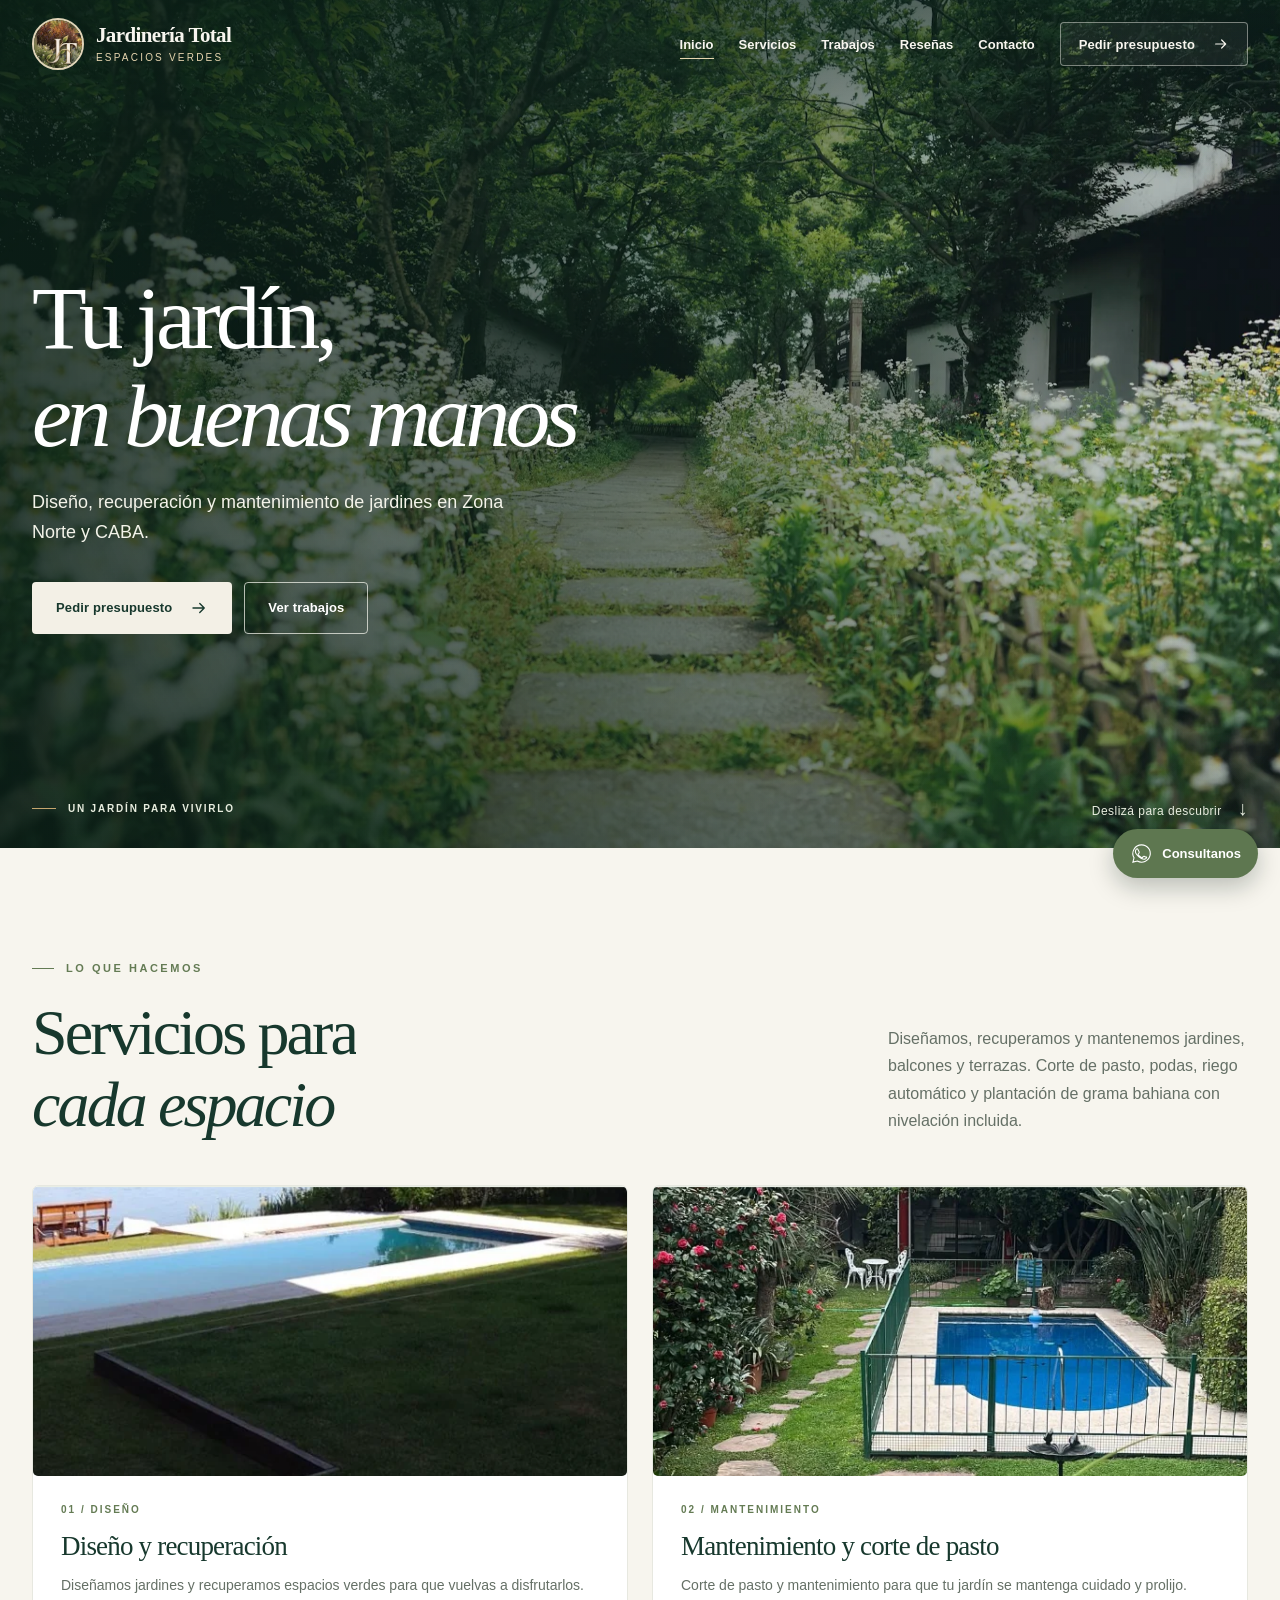
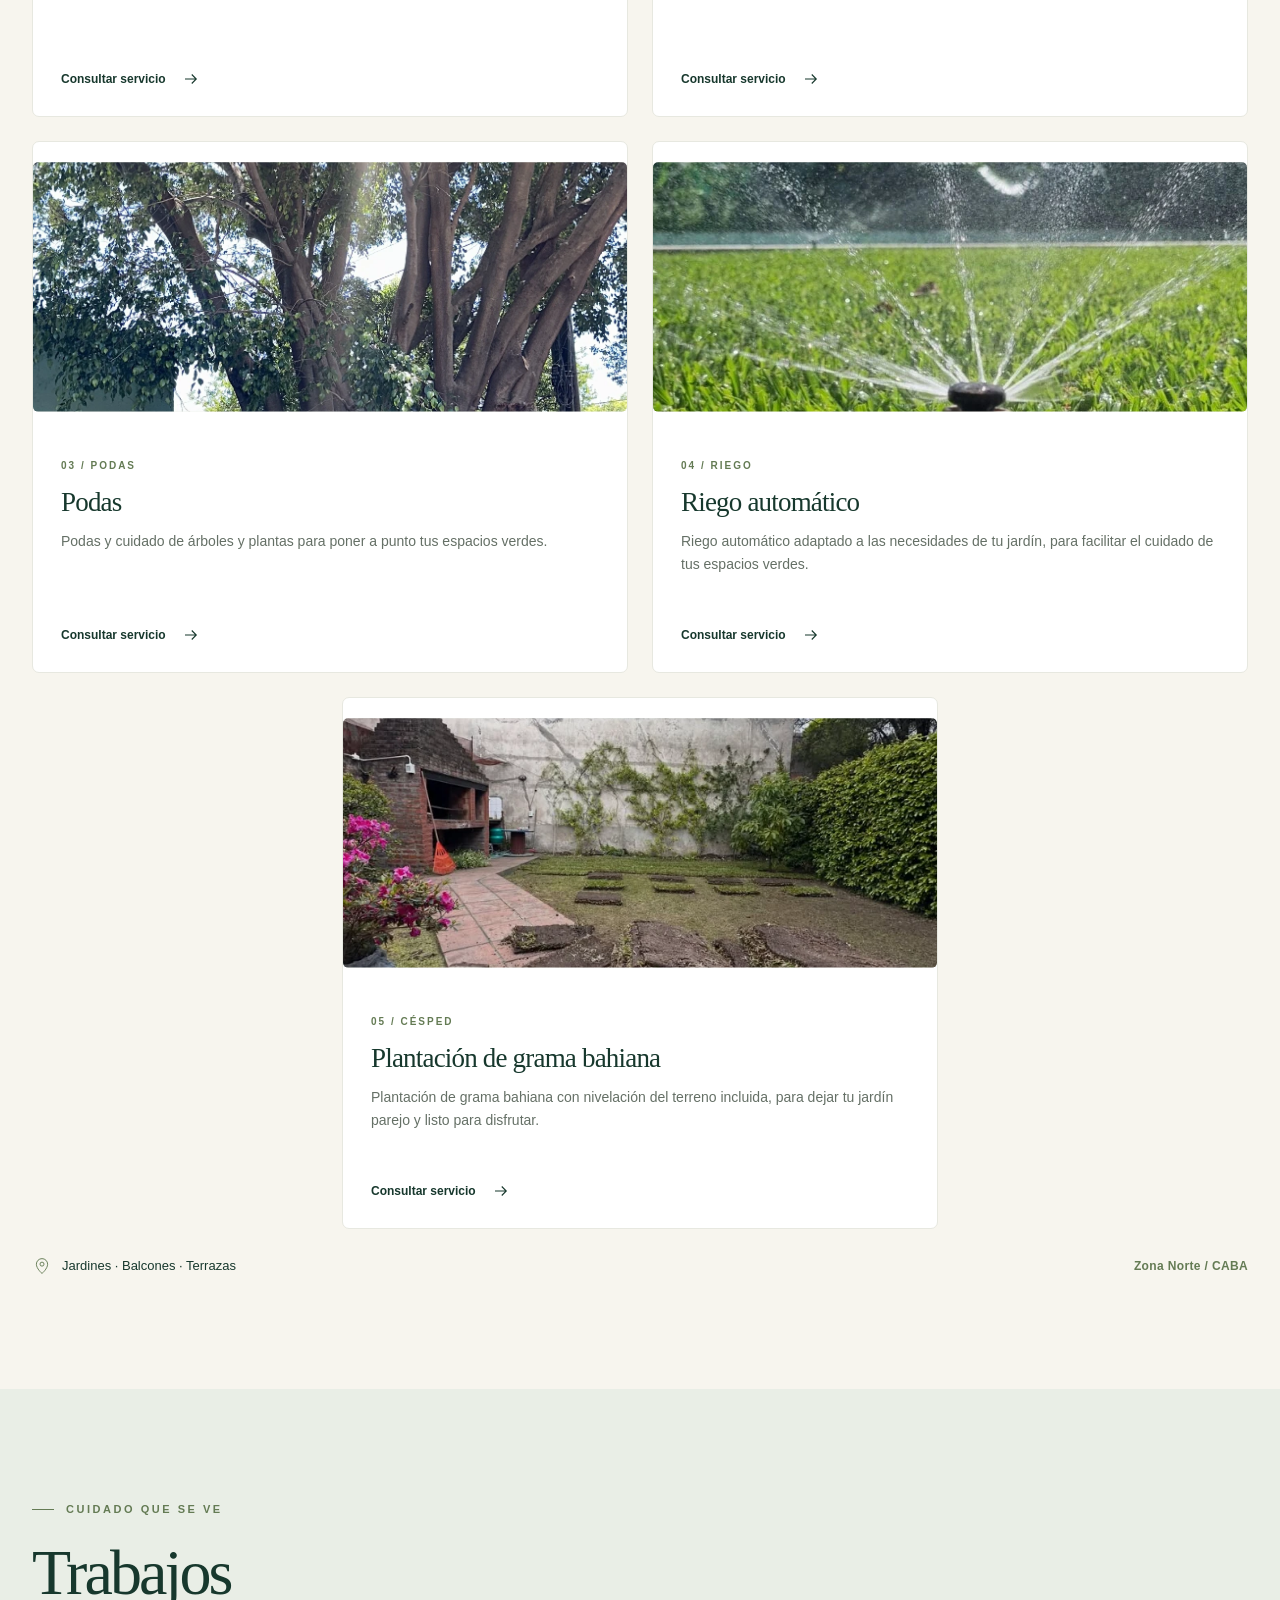
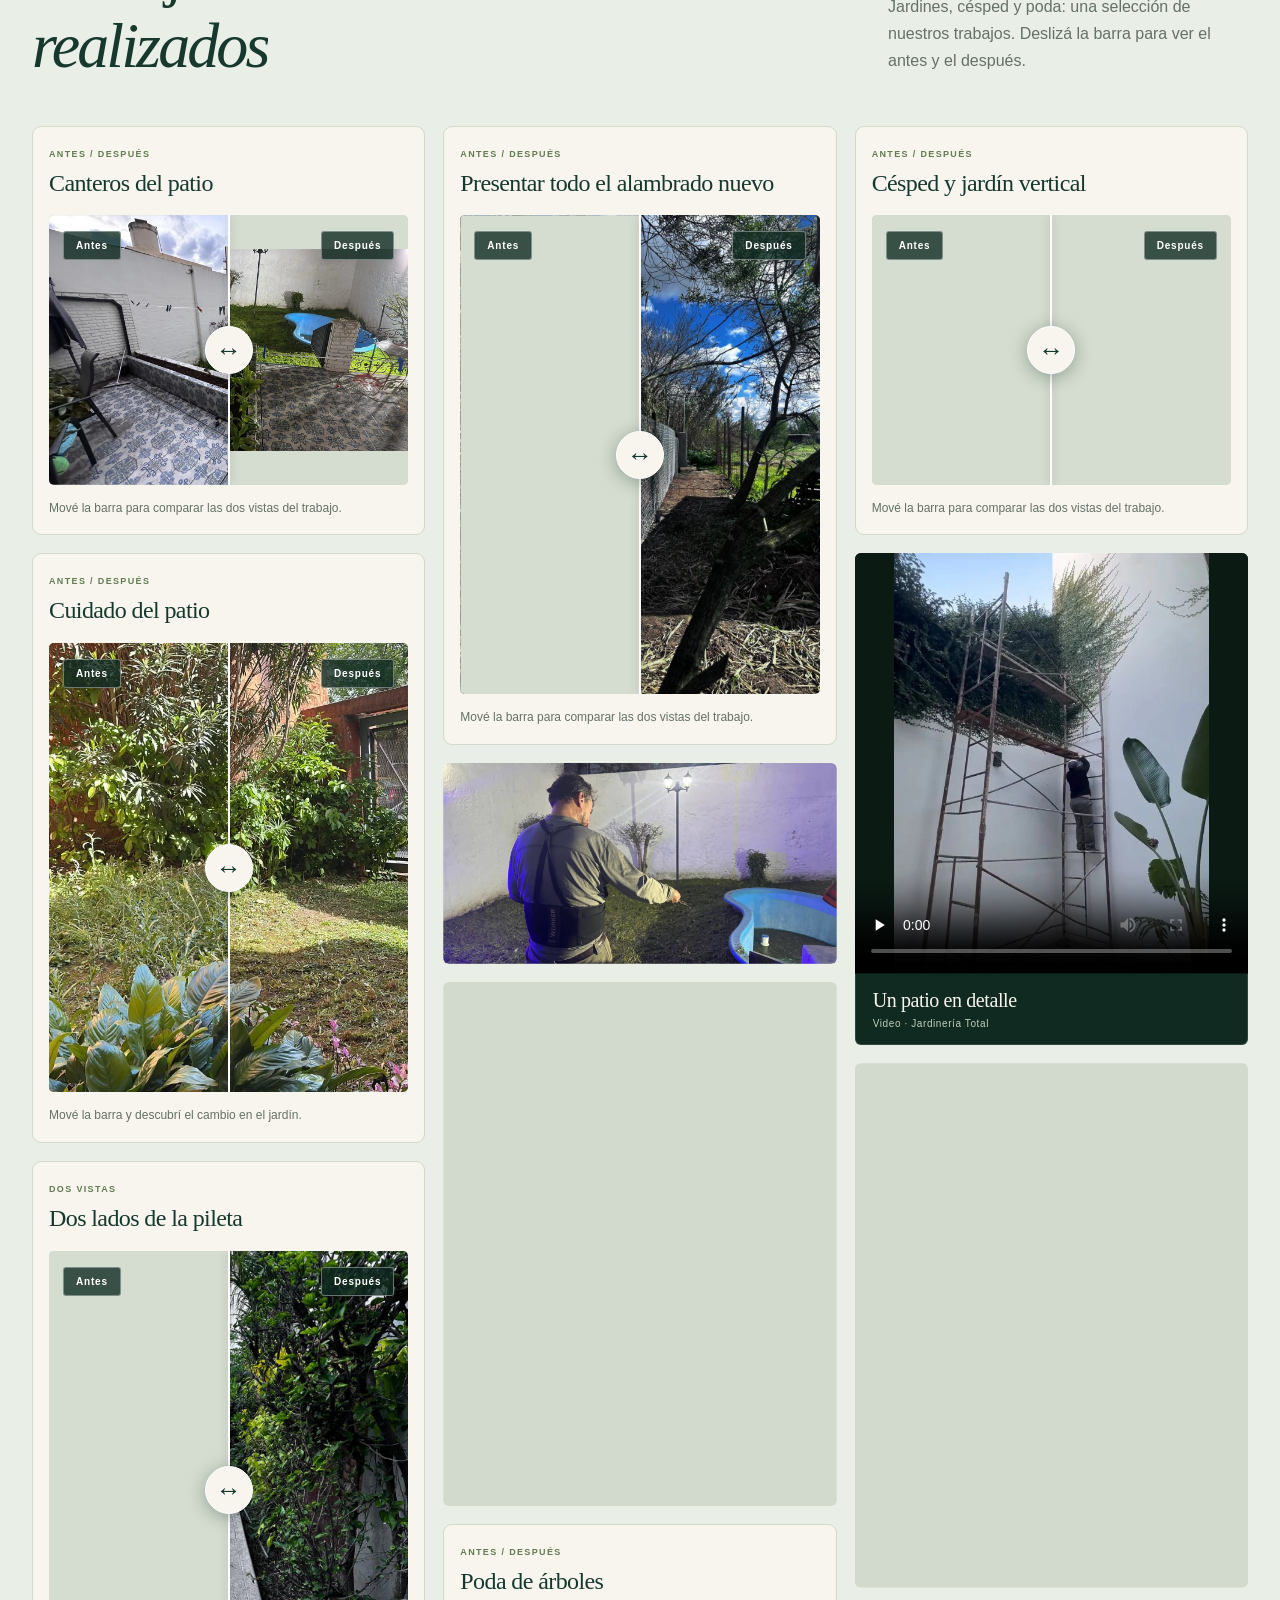
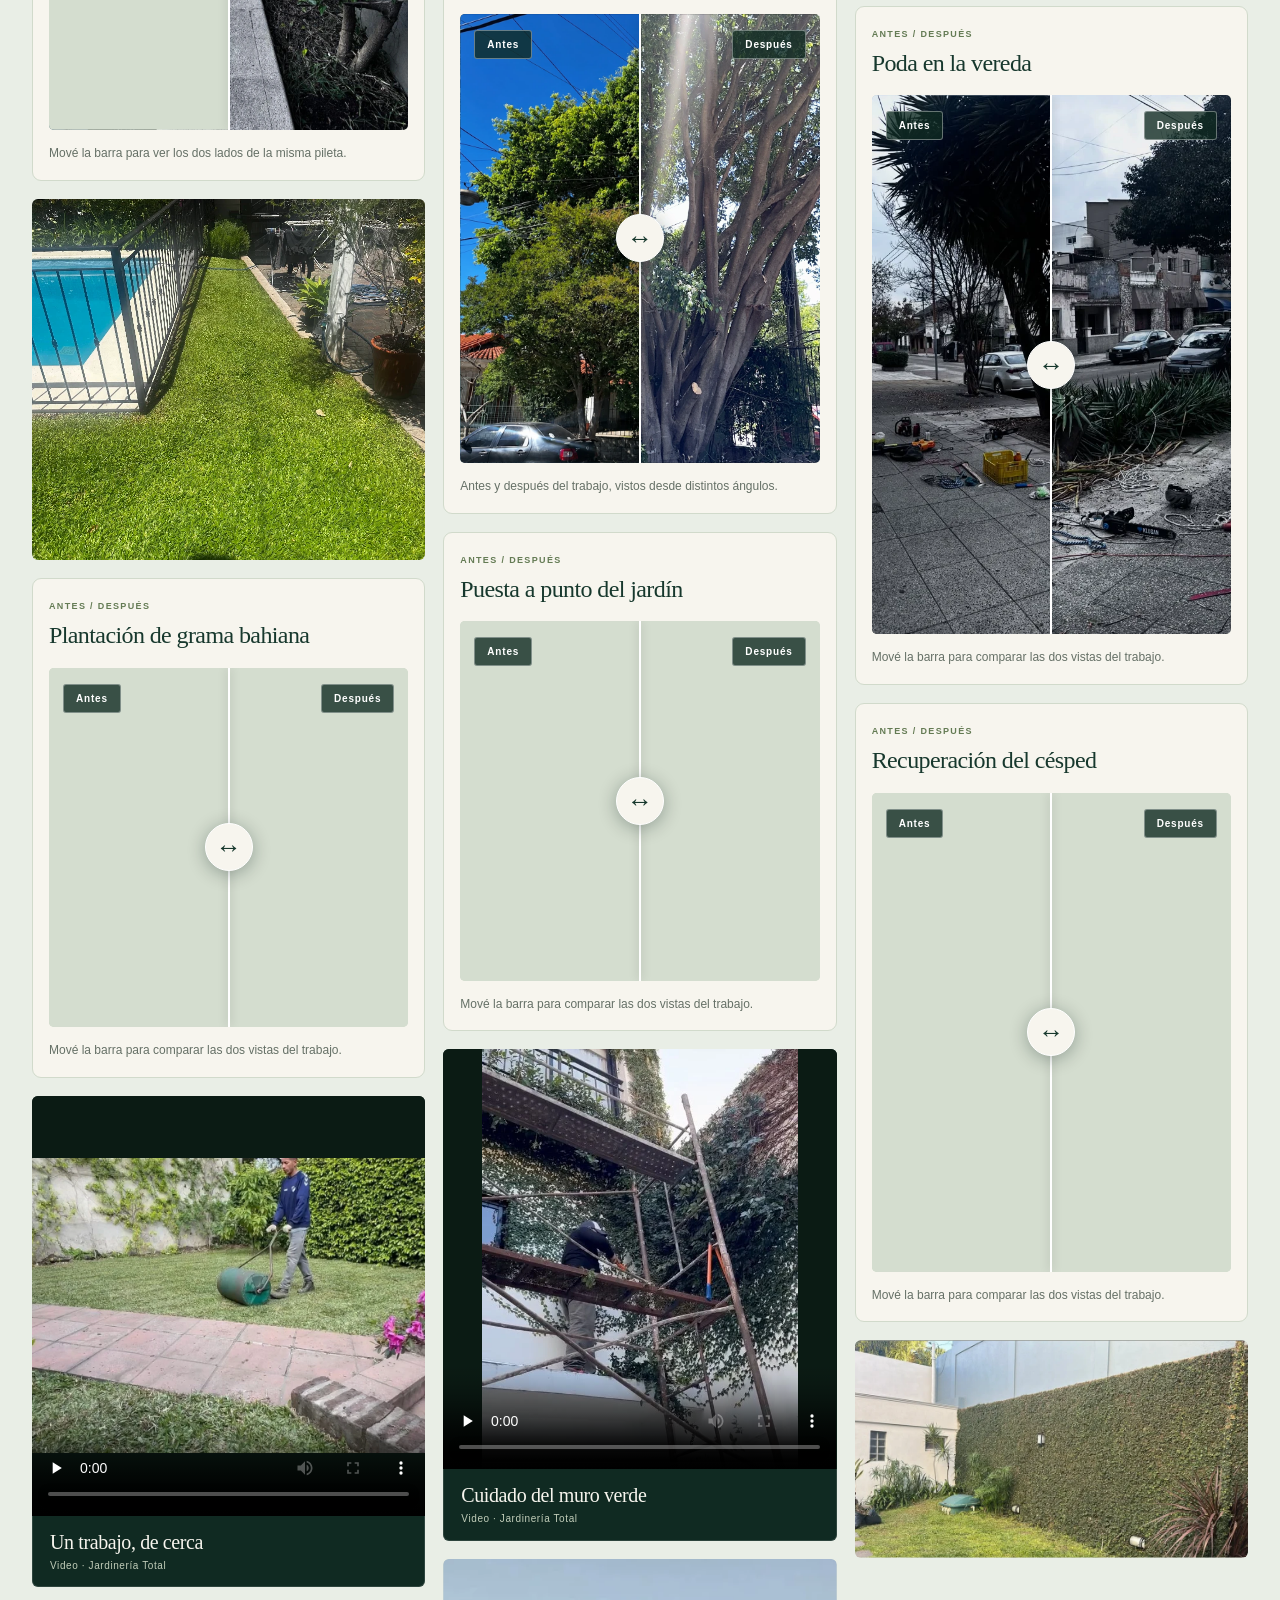
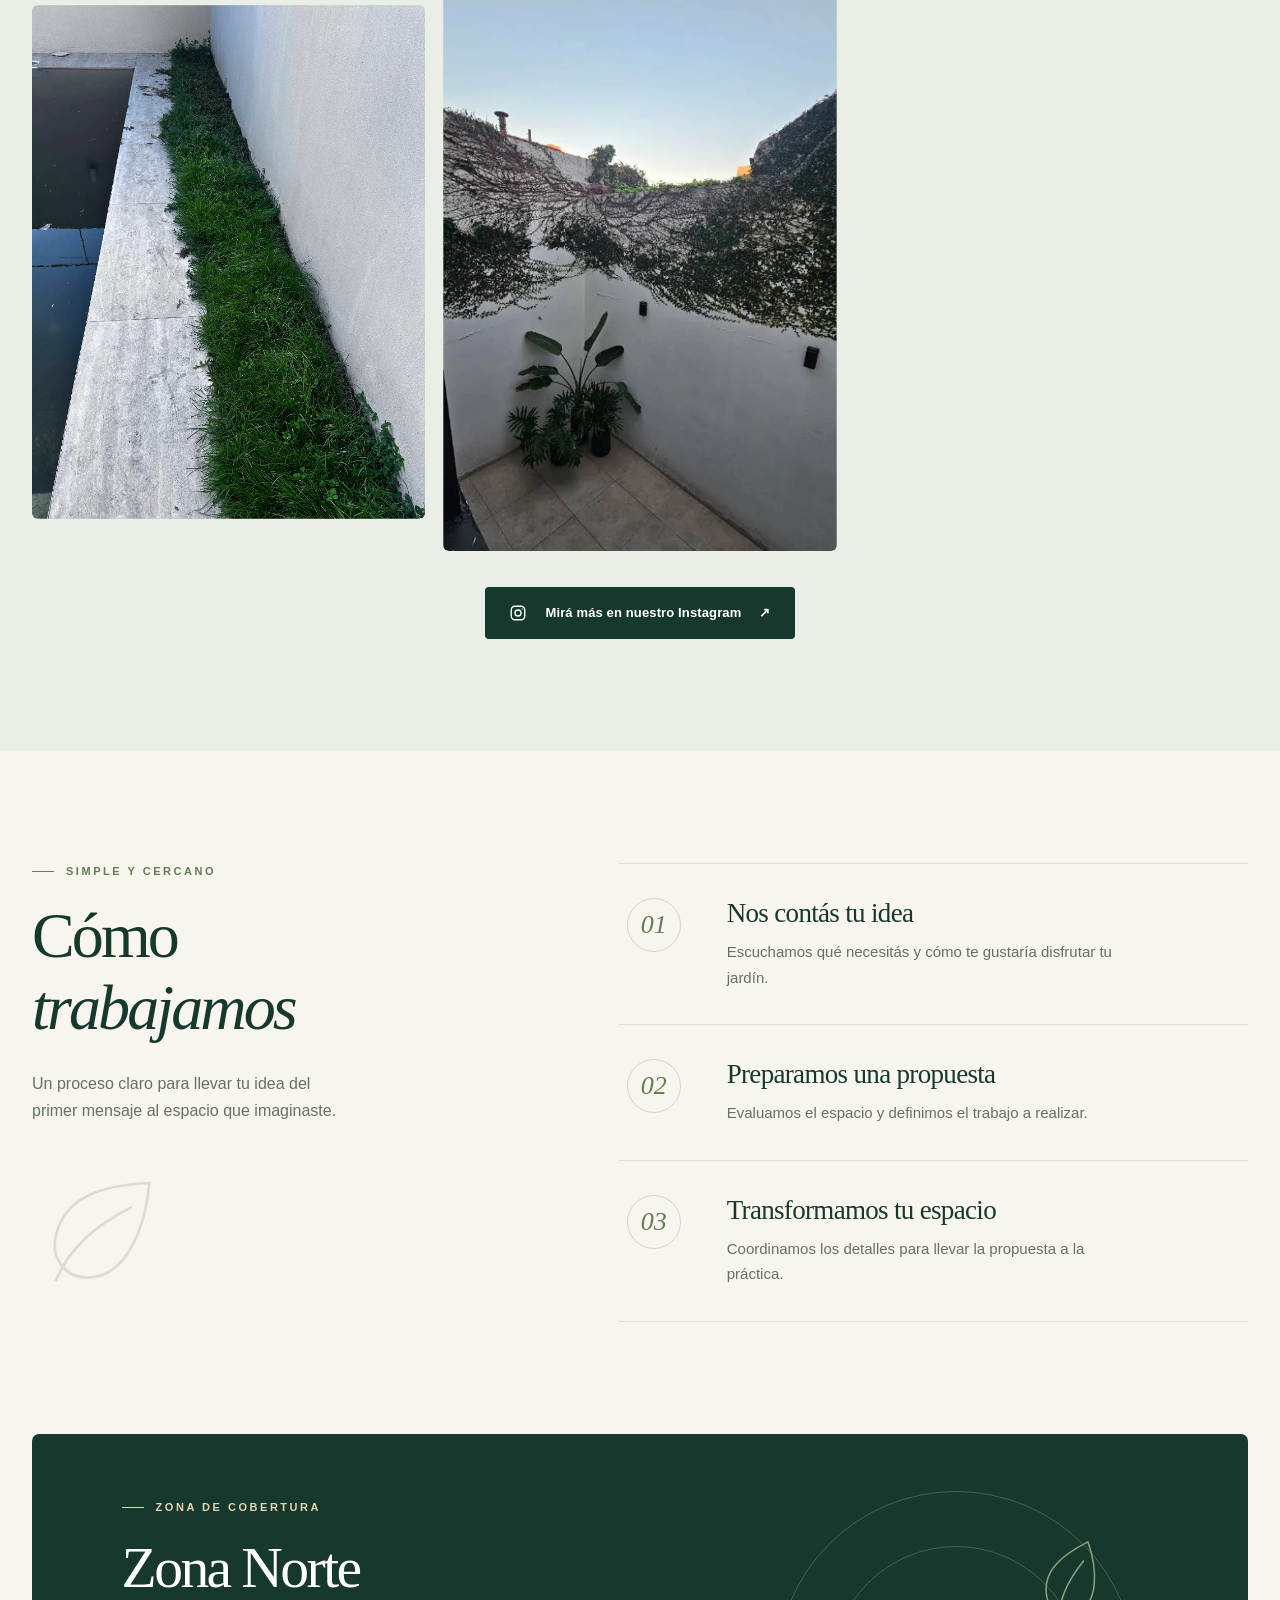
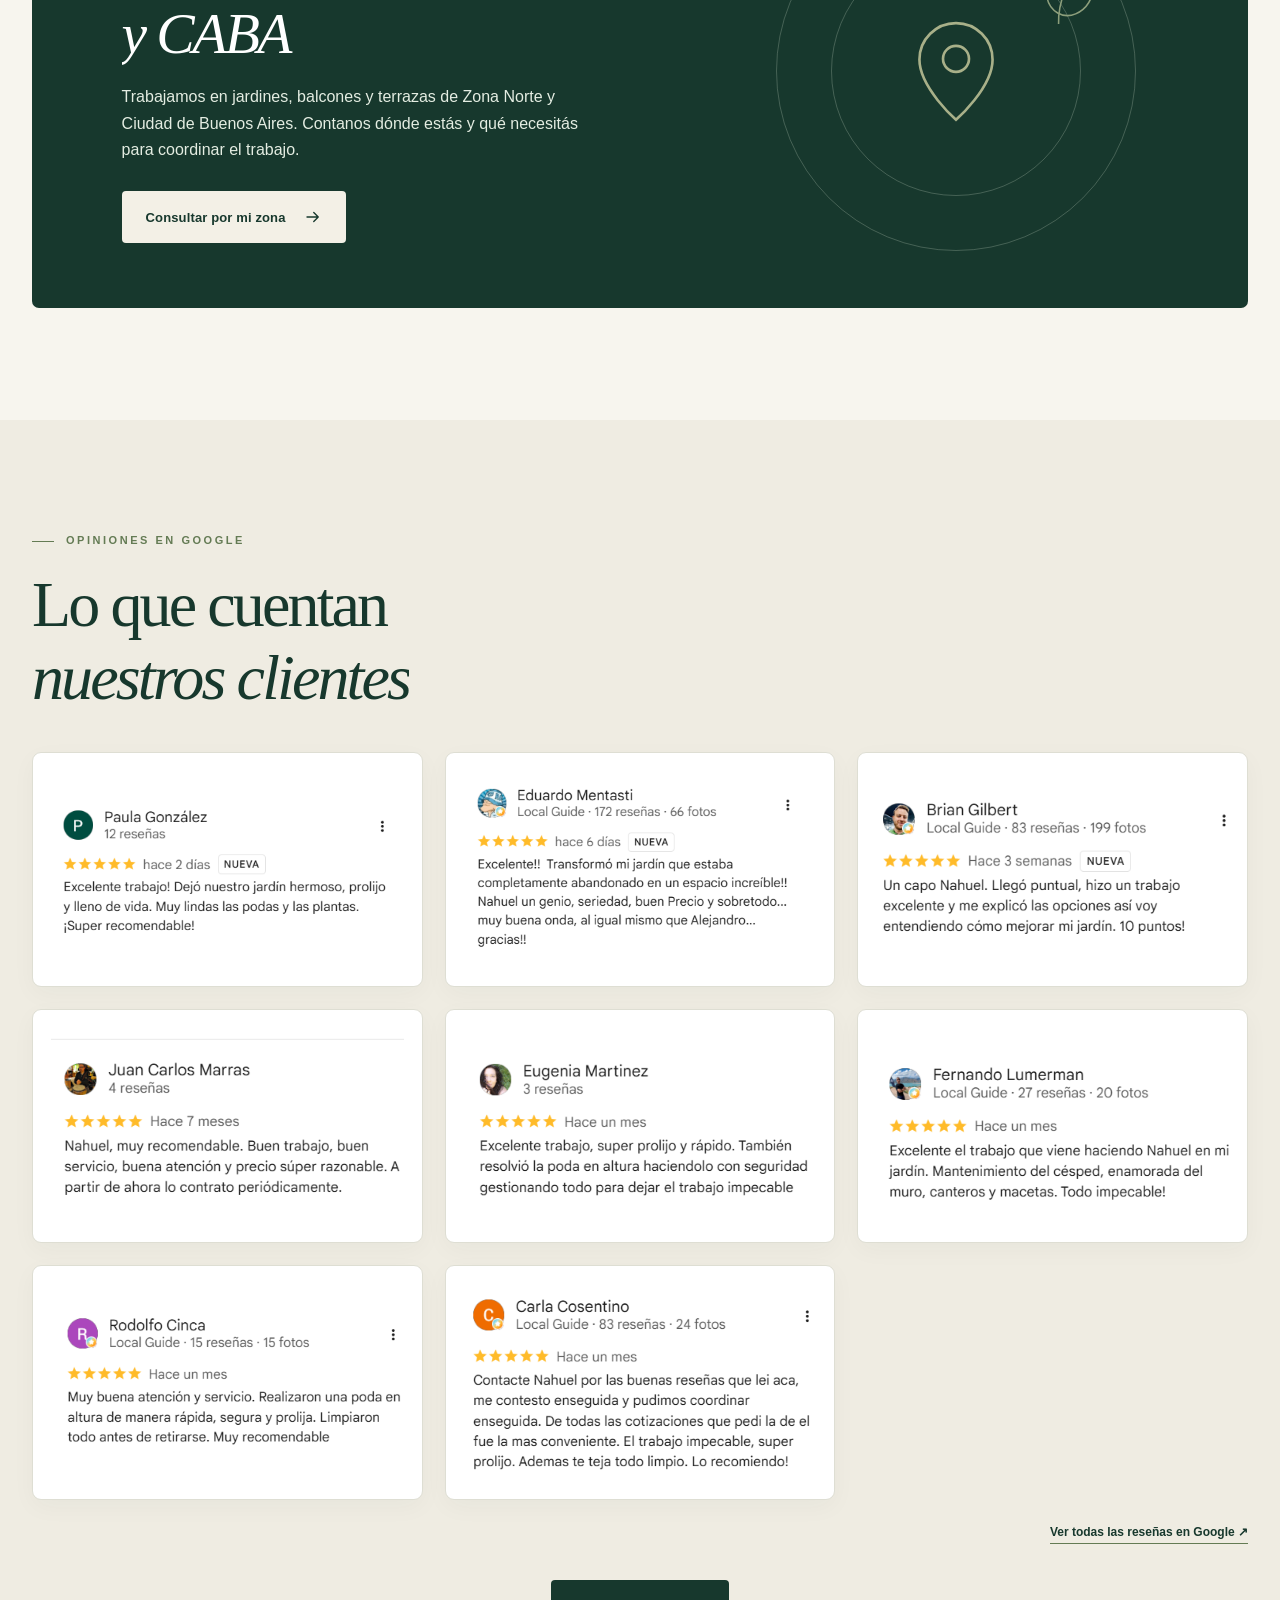
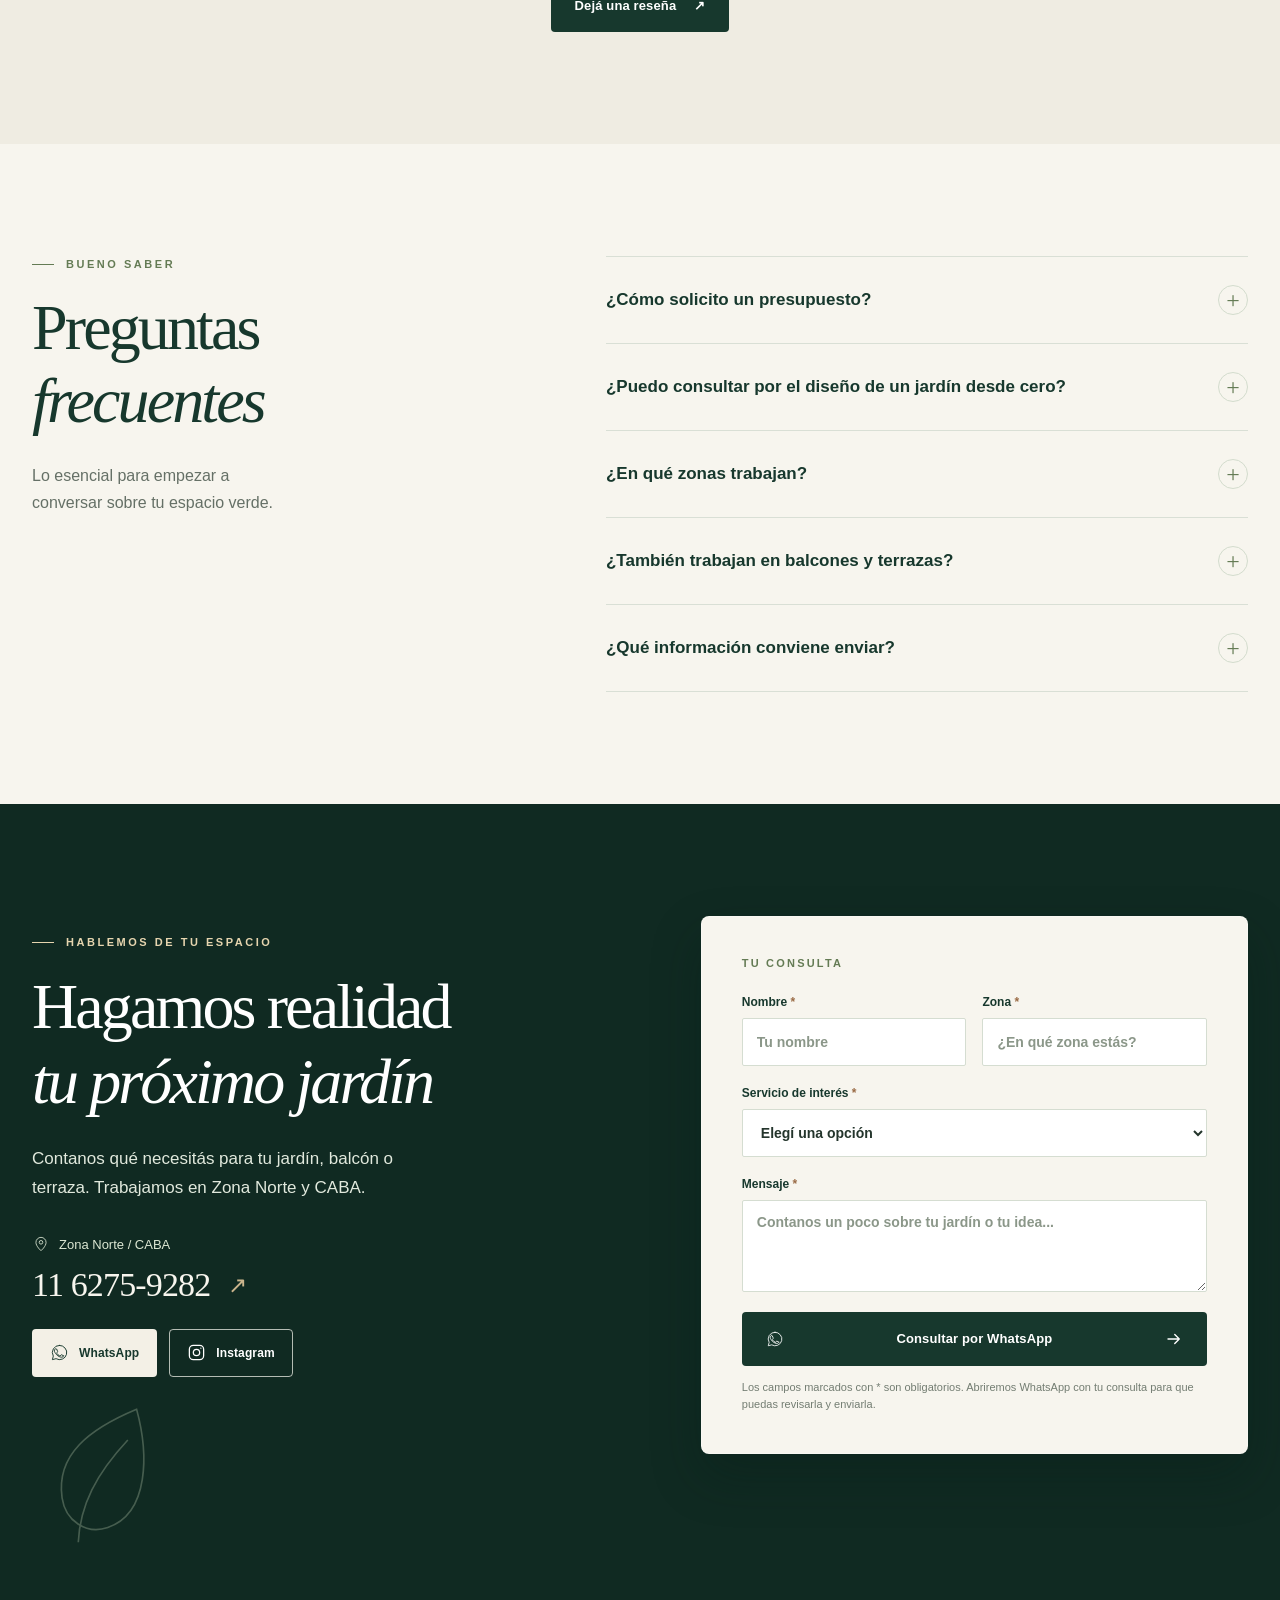
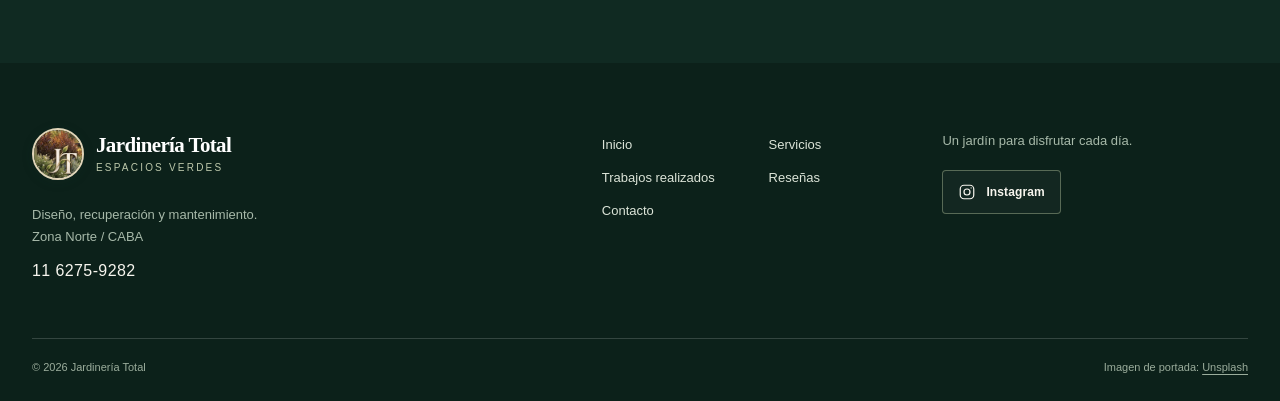
==== commit 89fe5498: "Añadir reseñas y consultas de servicios por WhatsApp" ====
--- a/index.html
+++ b/index.html
@@ -10,7 +10,7 @@
 <link rel="icon" href="assets/logo.webp" type="image/webp">
 <script src="boot.js?v=always-effects-20261027"></script>
 <link rel="stylesheet" href="styles.css?v=servicios-grama-riego-20261029">
-<script src="config.js?v=contacto-20261027" defer></script><script src="script.js?v=contacto-20261027" defer></script><script src="motion.js?v=always-effects-20261027" defer></script><script src="cinema.js?v=always-effects-20261027" defer></script><script src="works.js?v=dos-lados-pileta-20261030" defer></script>
+<script src="config.js?v=contacto-20261027" defer></script><script src="script.js?v=contacto-20261027" defer></script><script src="motion.js?v=servicios-whatsapp-20261102" defer></script><script src="cinema.js?v=always-effects-20261027" defer></script><script src="works.js?v=dos-lados-pileta-20261030" defer></script>
 </head>
 <body>
 <div class="site-loader" id="site-loader" aria-label="Cargando Jardinería Total">
@@ -33,11 +33,11 @@
 </div><div class="reading-progress" aria-hidden="true"><span></span></div></header>
 <main id="contenido">
 <section class="hero" id="inicio" aria-labelledby="hero-title"><img class="hero-image" src="assets/hero-large.webp" width="2000" height="1333" fetchpriority="high" decoding="async" alt="" aria-hidden="true"><div class="hero-shade"></div><div class="shell hero-content"><h1 id="hero-title">Tu jardín,<br><em>en buenas manos</em></h1><p class="hero-copy">Diseño, recuperación y mantenimiento de jardines en Zona Norte y CABA.</p><div class="hero-actions"><a class="button button-light" href="#contacto">Pedir presupuesto <svg><use href="#icon-arrow"/></svg></a><a class="button button-outline" href="#trabajos">Ver trabajos</a></div></div><div class="hero-bottom shell"><span>UN JARDÍN PARA VIVIRLO</span><span class="hero-scroll">Deslizá para descubrir <span aria-hidden="true">↓</span></span></div></section>
-<section class="section services-section" id="servicios" aria-labelledby="services-title"><div class="shell"><div class="section-heading reveal"><div><p class="eyebrow">LO QUE HACEMOS</p><h2 id="services-title">Servicios para<br><em>cada espacio</em></h2></div><p>Diseñamos, recuperamos y mantenemos jardines, balcones y terrazas. Corte de pasto, podas, riego automático y plantación de grama bahiana con nivelación incluida.</p></div><div class="service-grid service-grid-real"><article class="service-card reveal"><div class="service-image"><img src="assets/jardin-laguna.webp" loading="lazy" width="676" height="917" alt="Jardín con césped, pileta y vista a la laguna"></div><div class="service-body"><span class="service-number">01 / DISEÑO</span><h3>Diseño y recuperación</h3><p>Diseñamos jardines y recuperamos espacios verdes para que vuelvas a disfrutarlos.</p><a class="service-cta" href="#contacto" data-service="Diseño y recuperación" aria-label="Consultar por diseño y recuperación">Consultar servicio <svg aria-hidden="true"><use href="#icon-arrow"/></svg></a></div></article>
-<article class="service-card reveal"><div class="service-image"><img src="assets/jardin-pileta.webp" loading="lazy" width="683" height="935" alt="Césped y plantas del jardín alrededor de la pileta"></div><div class="service-body"><span class="service-number">02 / MANTENIMIENTO</span><h3>Mantenimiento y corte de pasto</h3><p>Corte de pasto y mantenimiento para que tu jardín se mantenga cuidado y prolijo.</p><a class="service-cta" href="#contacto" data-service="Mantenimiento y corte de pasto" aria-label="Consultar por mantenimiento y corte de pasto">Consultar servicio <svg aria-hidden="true"><use href="#icon-arrow"/></svg></a></div></article>
-<article class="service-card reveal"><div class="service-image"><img src="assets/poda-despues.webp" loading="lazy" width="1440" height="1439" alt="Árbol después del trabajo de poda"></div><div class="service-body"><span class="service-number">03 / PODAS</span><h3>Podas</h3><p>Podas y cuidado de árboles y plantas para poner a punto tus espacios verdes.</p><a class="service-cta" href="#contacto" data-service="Podas" aria-label="Consultar por podas">Consultar servicio <svg aria-hidden="true"><use href="#icon-arrow"/></svg></a></div></article>
-<article class="service-card reveal" id="servicio-riego-automatico"><div class="service-image"><img src="assets/riego-automatico-aspersor.webp" loading="lazy" width="1024" height="576" alt="Aspersor de riego automático regando el césped de un jardín"></div><div class="service-body"><span class="service-number">04 / RIEGO</span><h3>Riego automático</h3><p>Riego automático adaptado a las necesidades de tu jardín, para facilitar el cuidado de tus espacios verdes.</p><a class="service-cta" href="#contacto" data-service="Riego automático" aria-label="Consultar por riego automático">Consultar servicio <svg aria-hidden="true"><use href="#icon-arrow"/></svg></a></div></article>
-<article class="service-card reveal" id="servicio-grama-bahiana"><div class="service-image"><img src="assets/cesped-colocacion.webp" loading="lazy" width="873" height="697" alt="Preparación del terreno y colocación de césped"></div><div class="service-body"><span class="service-number">05 / CÉSPED</span><h3>Plantación de grama bahiana</h3><p>Plantación de grama bahiana con nivelación del terreno incluida, para dejar tu jardín parejo y listo para disfrutar.</p><a class="service-cta" href="#contacto" data-service="Plantación de grama bahiana" aria-label="Consultar por plantación de grama bahiana">Consultar servicio <svg aria-hidden="true"><use href="#icon-arrow"/></svg></a></div></article></div><p class="service-coverage"><svg aria-hidden="true"><use href="#icon-pin"/></svg> Jardines · Balcones · Terrazas <span>Zona Norte / CABA</span></p></div></section>
+<section class="section services-section" id="servicios" aria-labelledby="services-title"><div class="shell"><div class="section-heading reveal"><div><p class="eyebrow">LO QUE HACEMOS</p><h2 id="services-title">Servicios para<br><em>cada espacio</em></h2></div><p>Diseñamos, recuperamos y mantenemos jardines, balcones y terrazas. Corte de pasto, podas, riego automático y plantación de grama bahiana con nivelación incluida.</p></div><div class="service-grid service-grid-real"><article class="service-card reveal"><div class="service-image"><img src="assets/jardin-laguna.webp" loading="lazy" width="676" height="917" alt="Jardín con césped, pileta y vista a la laguna"></div><div class="service-body"><span class="service-number">01 / DISEÑO</span><h3>Diseño y recuperación</h3><p>Diseñamos jardines y recuperamos espacios verdes para que vuelvas a disfrutarlos.</p><a class="service-cta" href="https://wa.me/5491162759282?text=Hola%2C%20quiero%20consultar%20por%20el%20servicio%20de%20Dise%C3%B1o%20y%20recuperaci%C3%B3n." target="_blank" rel="noopener noreferrer" data-service="Diseño y recuperación" aria-label="Consultar por diseño y recuperación por WhatsApp">Consultar servicio <svg aria-hidden="true"><use href="#icon-arrow"/></svg></a></div></article>
+<article class="service-card reveal"><div class="service-image"><img src="assets/jardin-pileta.webp" loading="lazy" width="683" height="935" alt="Césped y plantas del jardín alrededor de la pileta"></div><div class="service-body"><span class="service-number">02 / MANTENIMIENTO</span><h3>Mantenimiento y corte de pasto</h3><p>Corte de pasto y mantenimiento para que tu jardín se mantenga cuidado y prolijo.</p><a class="service-cta" href="https://wa.me/5491162759282?text=Hola%2C%20quiero%20consultar%20por%20el%20servicio%20de%20Mantenimiento%20y%20corte%20de%20pasto." target="_blank" rel="noopener noreferrer" data-service="Mantenimiento y corte de pasto" aria-label="Consultar por mantenimiento y corte de pasto por WhatsApp">Consultar servicio <svg aria-hidden="true"><use href="#icon-arrow"/></svg></a></div></article>
+<article class="service-card reveal"><div class="service-image"><img src="assets/poda-despues.webp" loading="lazy" width="1440" height="1439" alt="Árbol después del trabajo de poda"></div><div class="service-body"><span class="service-number">03 / PODAS</span><h3>Podas</h3><p>Podas y cuidado de árboles y plantas para poner a punto tus espacios verdes.</p><a class="service-cta" href="https://wa.me/5491162759282?text=Hola%2C%20quiero%20consultar%20por%20el%20servicio%20de%20Podas." target="_blank" rel="noopener noreferrer" data-service="Podas" aria-label="Consultar por podas por WhatsApp">Consultar servicio <svg aria-hidden="true"><use href="#icon-arrow"/></svg></a></div></article>
+<article class="service-card reveal" id="servicio-riego-automatico"><div class="service-image"><img src="assets/riego-automatico-aspersor.webp" loading="lazy" width="1024" height="576" alt="Aspersor de riego automático regando el césped de un jardín"></div><div class="service-body"><span class="service-number">04 / RIEGO</span><h3>Riego automático</h3><p>Riego automático adaptado a las necesidades de tu jardín, para facilitar el cuidado de tus espacios verdes.</p><a class="service-cta" href="https://wa.me/5491162759282?text=Hola%2C%20quiero%20consultar%20por%20el%20servicio%20de%20Riego%20autom%C3%A1tico." target="_blank" rel="noopener noreferrer" data-service="Riego automático" aria-label="Consultar por riego automático por WhatsApp">Consultar servicio <svg aria-hidden="true"><use href="#icon-arrow"/></svg></a></div></article>
+<article class="service-card reveal" id="servicio-grama-bahiana"><div class="service-image"><img src="assets/cesped-colocacion.webp" loading="lazy" width="873" height="697" alt="Preparación del terreno y colocación de césped"></div><div class="service-body"><span class="service-number">05 / CÉSPED</span><h3>Plantación de grama bahiana</h3><p>Plantación de grama bahiana con nivelación del terreno incluida, para dejar tu jardín parejo y listo para disfrutar.</p><a class="service-cta" href="https://wa.me/5491162759282?text=Hola%2C%20quiero%20consultar%20por%20el%20servicio%20de%20Plantaci%C3%B3n%20de%20grama%20bahiana." target="_blank" rel="noopener noreferrer" data-service="Plantación de grama bahiana" aria-label="Consultar por plantación de grama bahiana por WhatsApp">Consultar servicio <svg aria-hidden="true"><use href="#icon-arrow"/></svg></a></div></article></div><p class="service-coverage"><svg aria-hidden="true"><use href="#icon-pin"/></svg> Jardines · Balcones · Terrazas <span>Zona Norte / CABA</span></p></div></section>
 <section class="section gallery-section works-section" id="trabajos" aria-labelledby="gallery-title"><div class="shell"><div class="gallery-heading reveal"><div><p class="eyebrow">CUIDADO QUE SE VE</p><h2 id="gallery-title">Trabajos<br><em>realizados</em></h2></div><p>Jardines, césped y poda: una selección de nuestros trabajos. Deslizá la barra para ver el antes y el después.</p></div>
 <div class="work-gallery" id="gallery-grid">
 <article class="comparison-card comparison-card-complete reveal" id="trabajo-canteros" style="--comparison-ratio:4/3"><div class="comparison-heading"><span>ANTES / DESPUÉS</span><h3>Canteros del patio</h3></div>
@@ -142,9 +142,11 @@
 
   </div>
   <div class="reviews-grid review-captures">
+    <a class="review-capture reveal" href="assets/resena-paula-gonzalez.png?v=resenas-20261102" target="_blank" rel="noopener noreferrer" aria-label="Ampliar reseña de Paula González"><img src="assets/resena-paula-gonzalez.png?v=resenas-20261102" width="478" height="211" loading="lazy" decoding="async" alt="Reseña de Paula González en Google, 5 estrellas. Excelente trabajo! Dejó nuestro jardín hermoso, prolijo y lleno de vida. Muy lindas las podas y las plantas. ¡Super recomendable!"></a>
+    <a class="review-capture reveal" href="assets/resena-eduardo-mentasti.png?v=resenas-20261102" target="_blank" rel="noopener noreferrer" aria-label="Ampliar reseña de Eduardo Mentasti"><img src="assets/resena-eduardo-mentasti.png?v=resenas-20261102" width="490" height="241" loading="lazy" decoding="async" alt="Reseña de Eduardo Mentasti en Google, 5 estrellas. Excelente!! Transformó mi jardín que estaba completamente abandonado en un espacio increíble!! Nahuel un genio, seriedad, buen Precio y sobretodo... muy buena onda, al igual mismo que Alejandro... gracias!!"></a>
+    <a class="review-capture reveal" href="assets/resena-brian-gilbert.png?v=resenas-20261102" target="_blank" rel="noopener noreferrer" aria-label="Ampliar reseña de Brian Gilbert"><img src="assets/resena-brian-gilbert.png?v=resenas-20261102" width="447" height="192" loading="lazy" decoding="async" alt="Reseña de Brian Gilbert en Google, 5 estrellas. Un capo Nahuel. Llegó puntual, hizo un trabajo excelente y me explicó las opciones así voy entendiendo cómo mejorar mi jardín. 10 puntos!"></a>
     <a class="review-capture reveal" href="assets/resena-juan-carlos-marras.png" target="_blank" rel="noopener noreferrer" aria-label="Ampliar reseña de Juan Carlos Marras"><img src="assets/resena-juan-carlos-marras.png" width="443" height="222" loading="lazy" decoding="async" alt="Reseña de Juan Carlos Marras en Google, 5 estrellas. Nahuel, muy recomendable. Buen trabajo, buen servicio, buena atención y precio súper razonable. A partir de ahora lo contrato periódicamente."></a>
     <a class="review-capture reveal" href="assets/resena-eugenia-martinez.png" target="_blank" rel="noopener noreferrer" aria-label="Ampliar reseña de Eugenia Martinez"><img src="assets/resena-eugenia-martinez.png" width="447" height="216" loading="lazy" decoding="async" alt="Reseña de Eugenia Martinez en Google, 5 estrellas. Excelente trabajo, super prolijo y rápido. También resolvió la poda en altura haciendolo con seguridad gestionando todo para dejar el trabajo impecable"></a>
-    <a class="review-capture reveal" href="assets/resena-brian-gilbert.png" target="_blank" rel="noopener noreferrer" aria-label="Ampliar reseña de Brian Gilbert"><img src="assets/resena-brian-gilbert.png" width="441" height="205" loading="lazy" decoding="async" alt="Reseña de Brian Gilbert en Google, 5 estrellas. Un capo Nahuel. Llegó puntual, hizo un trabajo excelente y me explicó las opciones así voy entendiendo cómo mejorar mi jardín. 10 puntos!"></a>
     <a class="review-capture reveal" href="assets/resena-fernando-lumerman.png" target="_blank" rel="noopener noreferrer" aria-label="Ampliar reseña de Fernando Lumerman"><img src="assets/resena-fernando-lumerman.png" width="446" height="202" loading="lazy" decoding="async" alt="Reseña de Fernando Lumerman en Google, 5 estrellas. Excelente el trabajo que viene haciendo Nahuel en mi jardín. Mantenimiento del césped, enamorada del muro, canteros y macetas. Todo impecable!"></a>
     <a class="review-capture reveal" href="assets/resena-rodolfo-cinca.png" target="_blank" rel="noopener noreferrer" aria-label="Ampliar reseña de Rodolfo Cinca"><img src="assets/resena-rodolfo-cinca.png" width="468" height="192" loading="lazy" decoding="async" alt="Reseña de Rodolfo Cinca en Google, 5 estrellas. Muy buena atención y servicio. Realizaron una poda en altura de manera rápida, segura y prolija. Limpiaron todo antes de retirarse. Muy recomendable"></a>
     <a class="review-capture reveal" href="assets/resena-carla-cosentino.png" target="_blank" rel="noopener noreferrer" aria-label="Ampliar reseña de Carla Cosentino"><img src="assets/resena-carla-cosentino.png" width="455" height="245" loading="lazy" decoding="async" alt="Reseña de Carla Cosentino en Google, 5 estrellas. Contacte Nahuel por las buenas reseñas que lei aca, me contesto enseguida y pudimos coordinar enseguida. De todas las cotizaciones que pedi la de el fue la mas conveniente. El trabajo impecable, super prolijo. Ademas te dejan todo limpio. Lo recomiendo!!"></a>
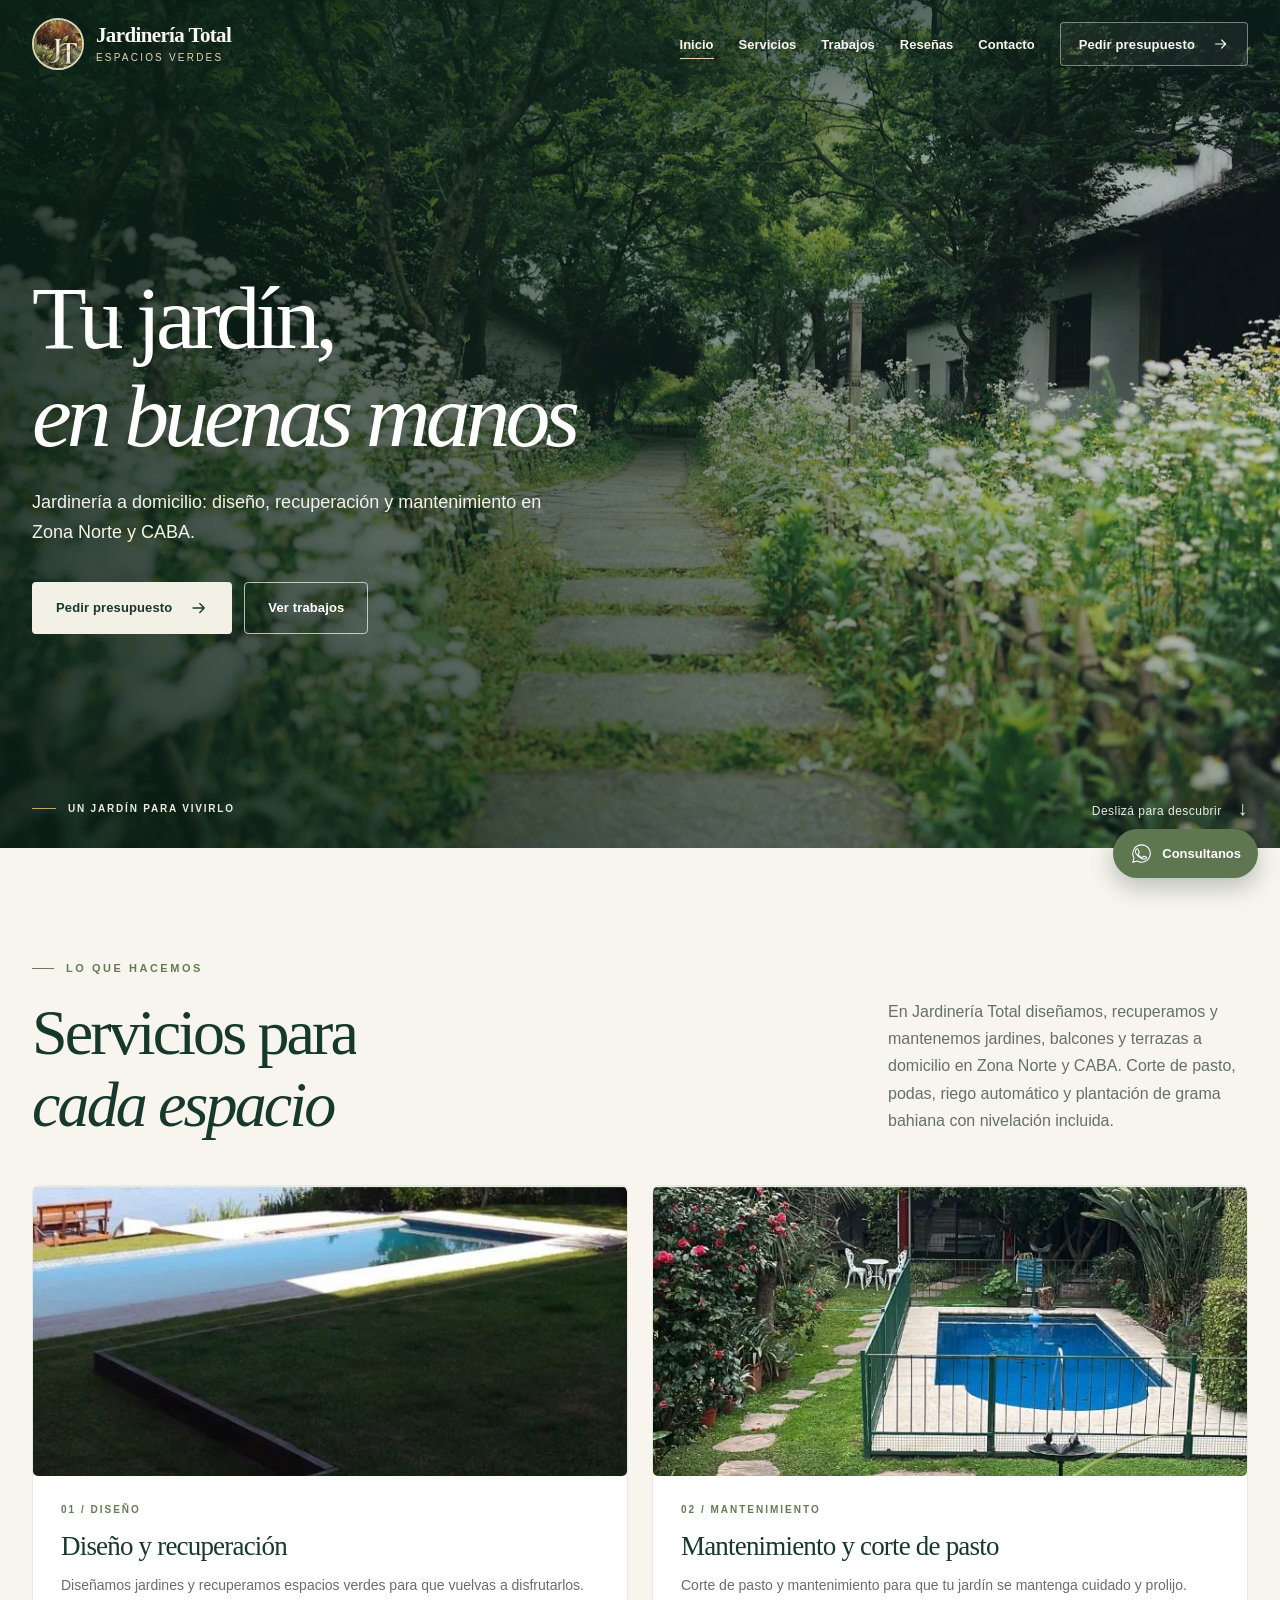
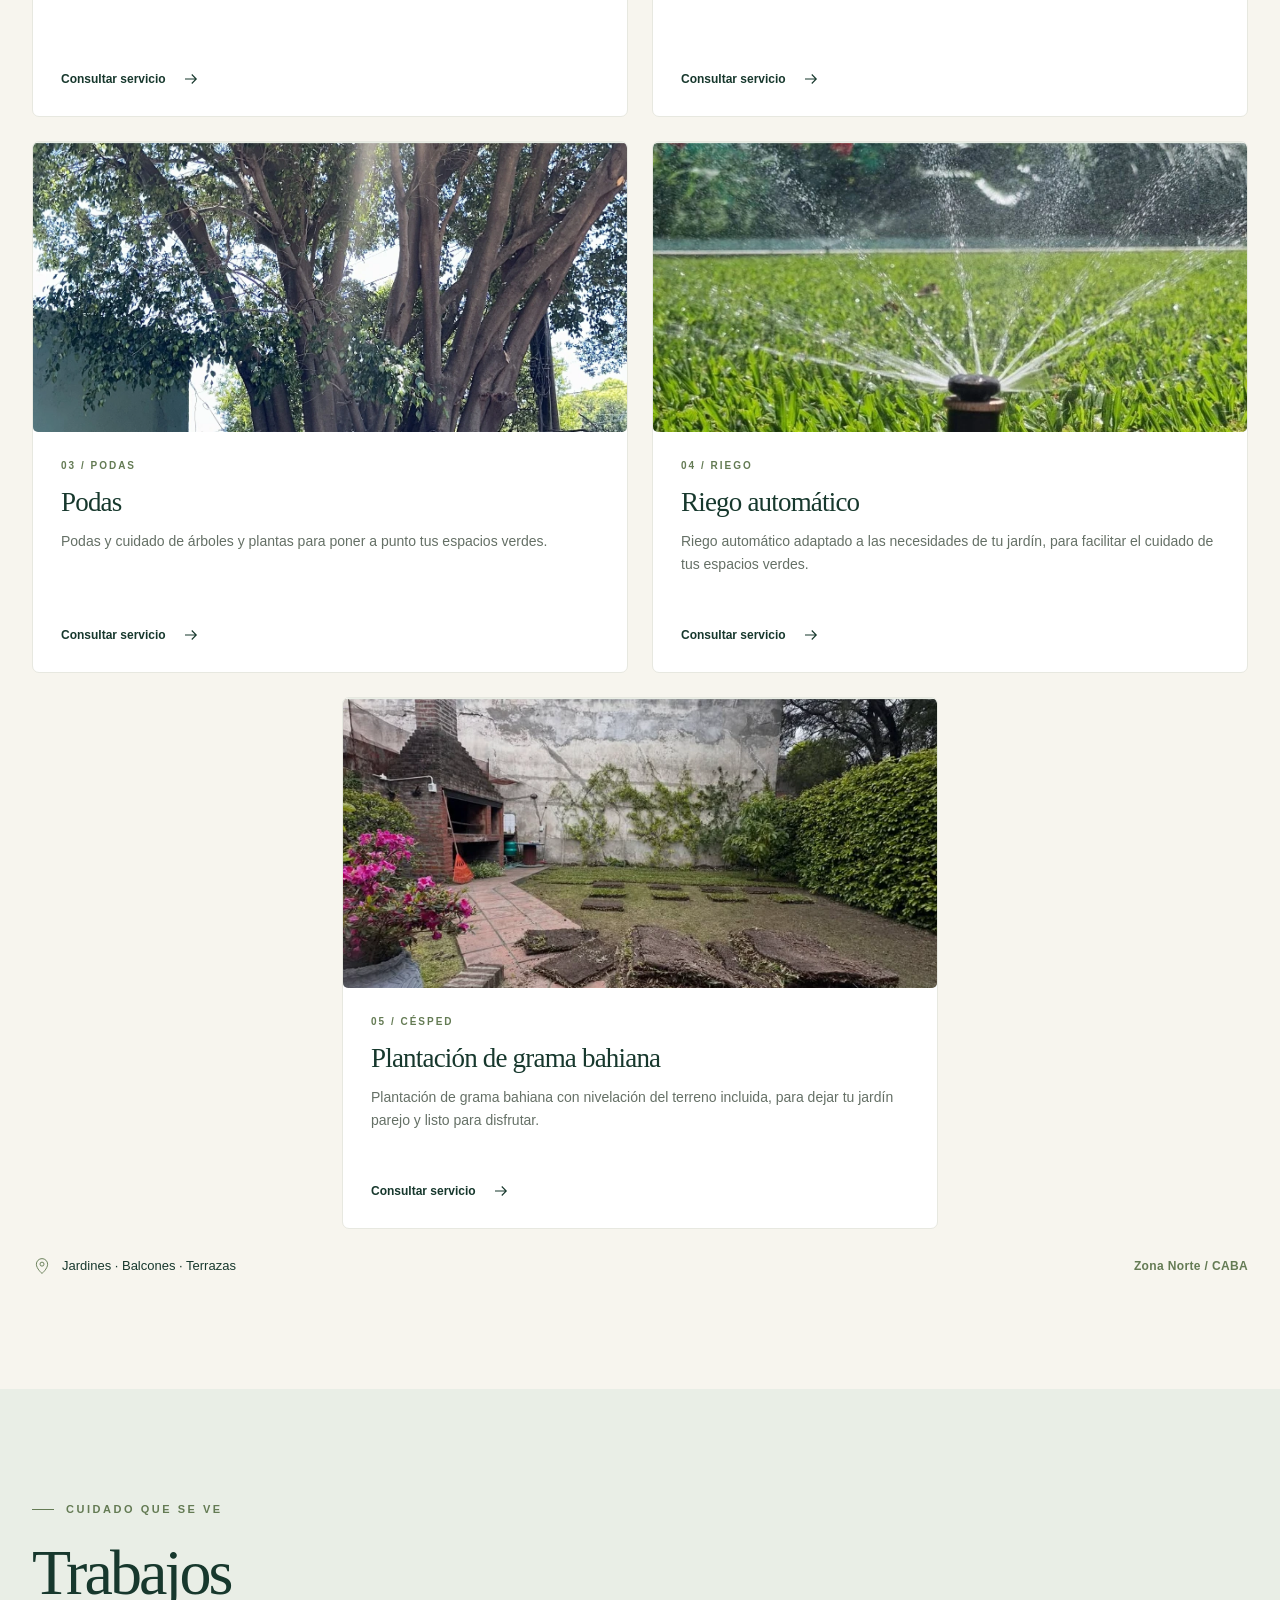
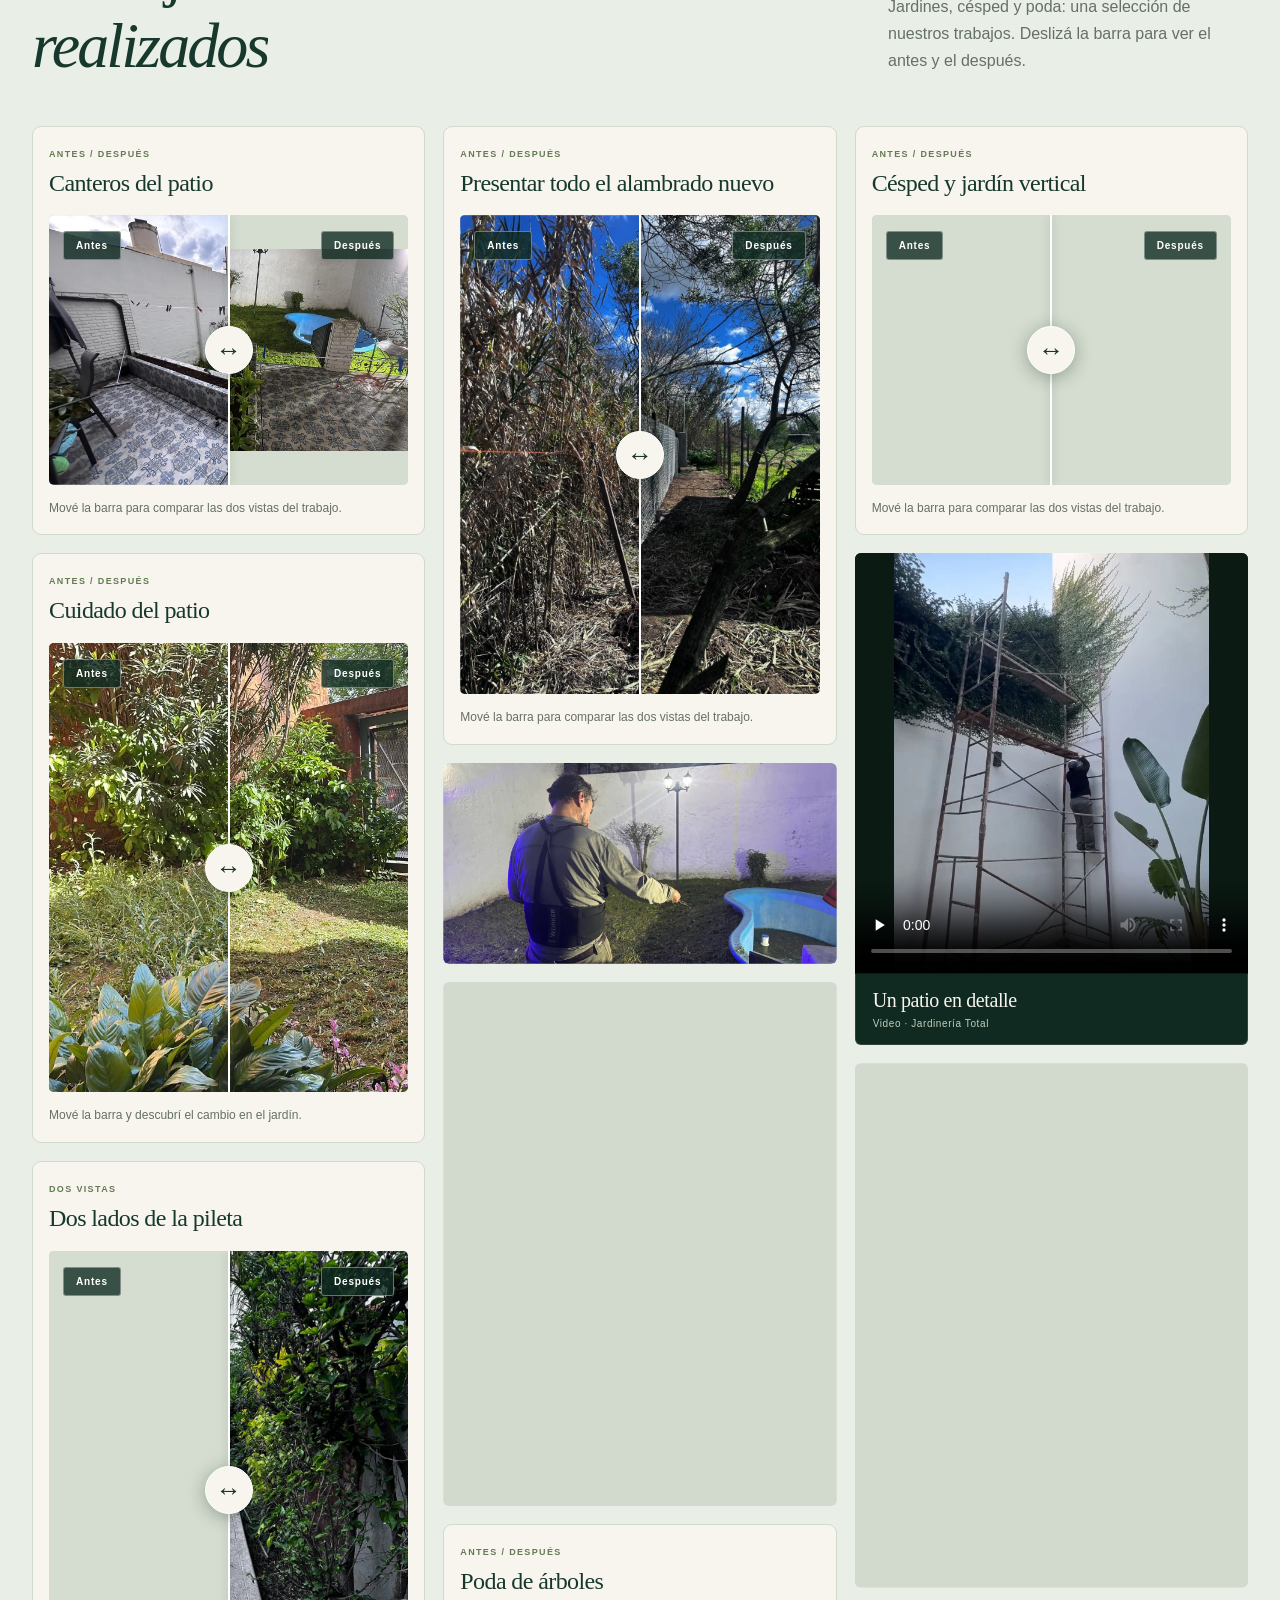
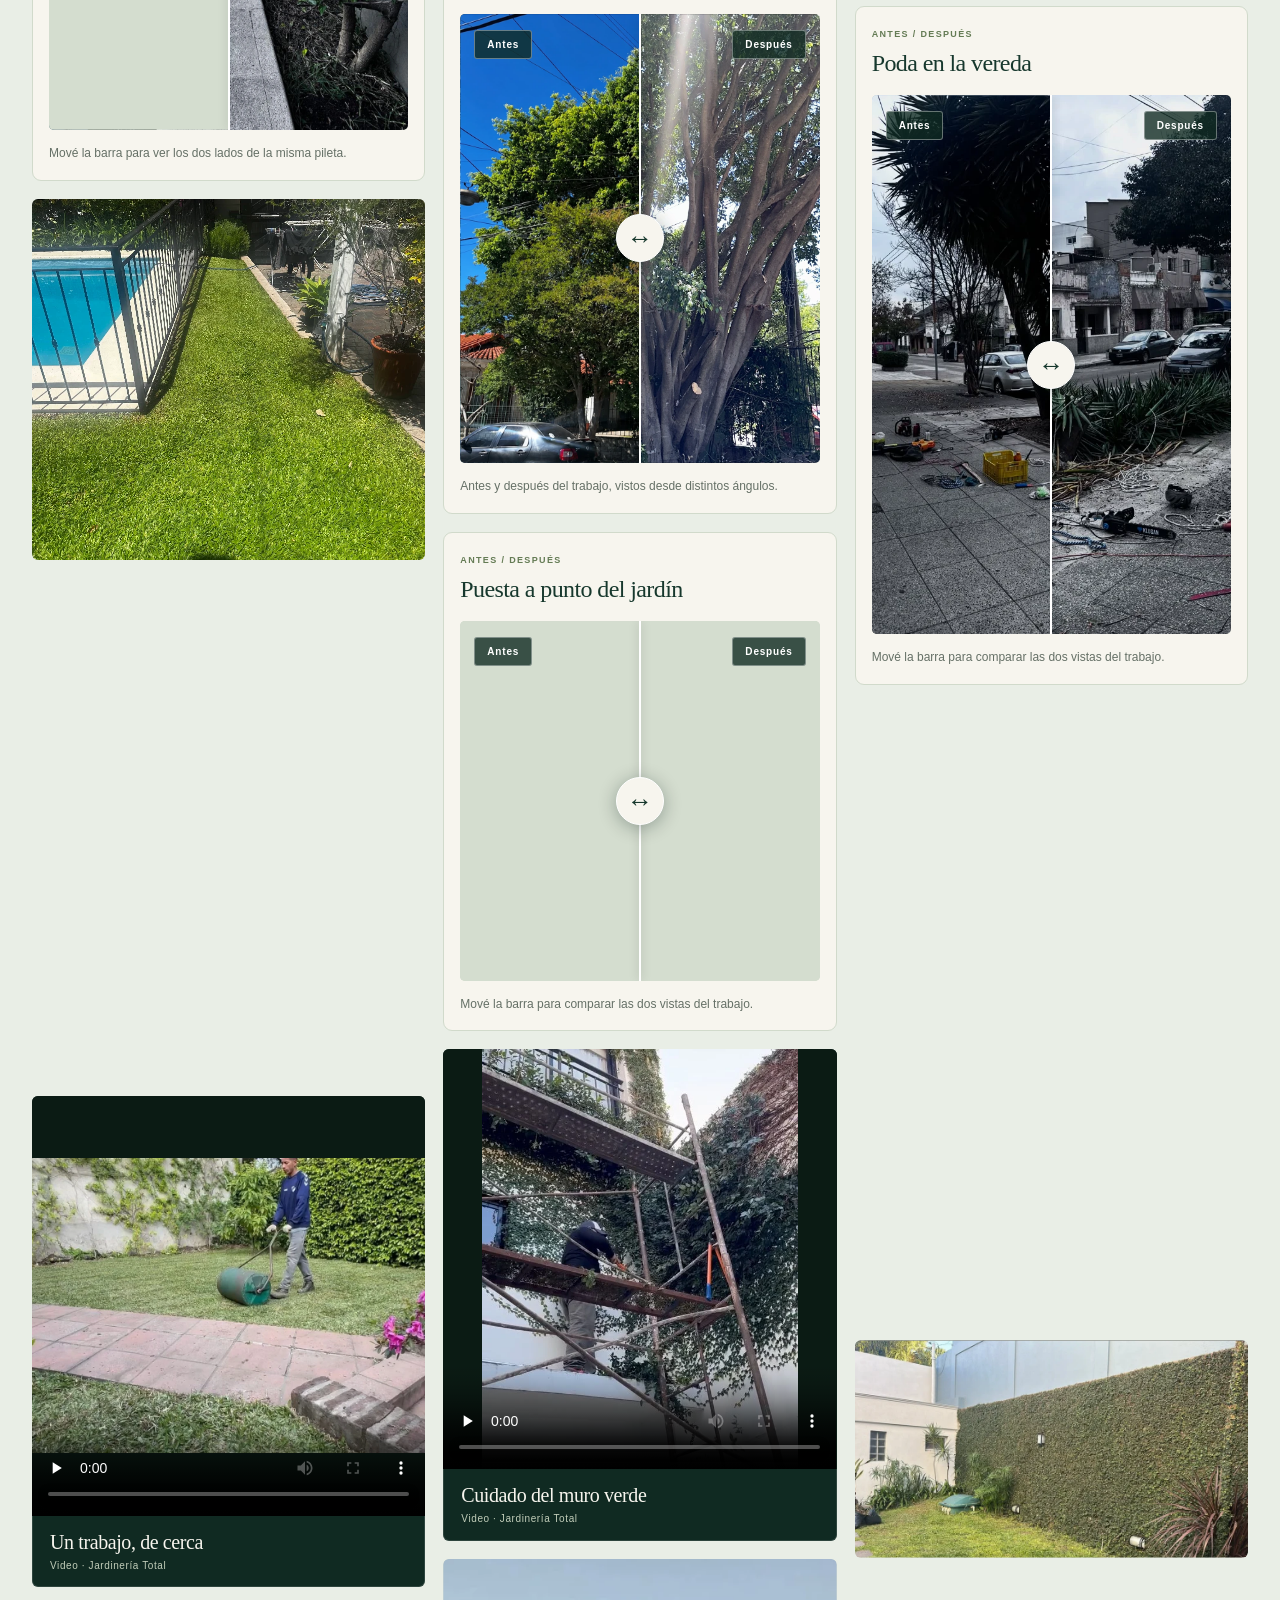
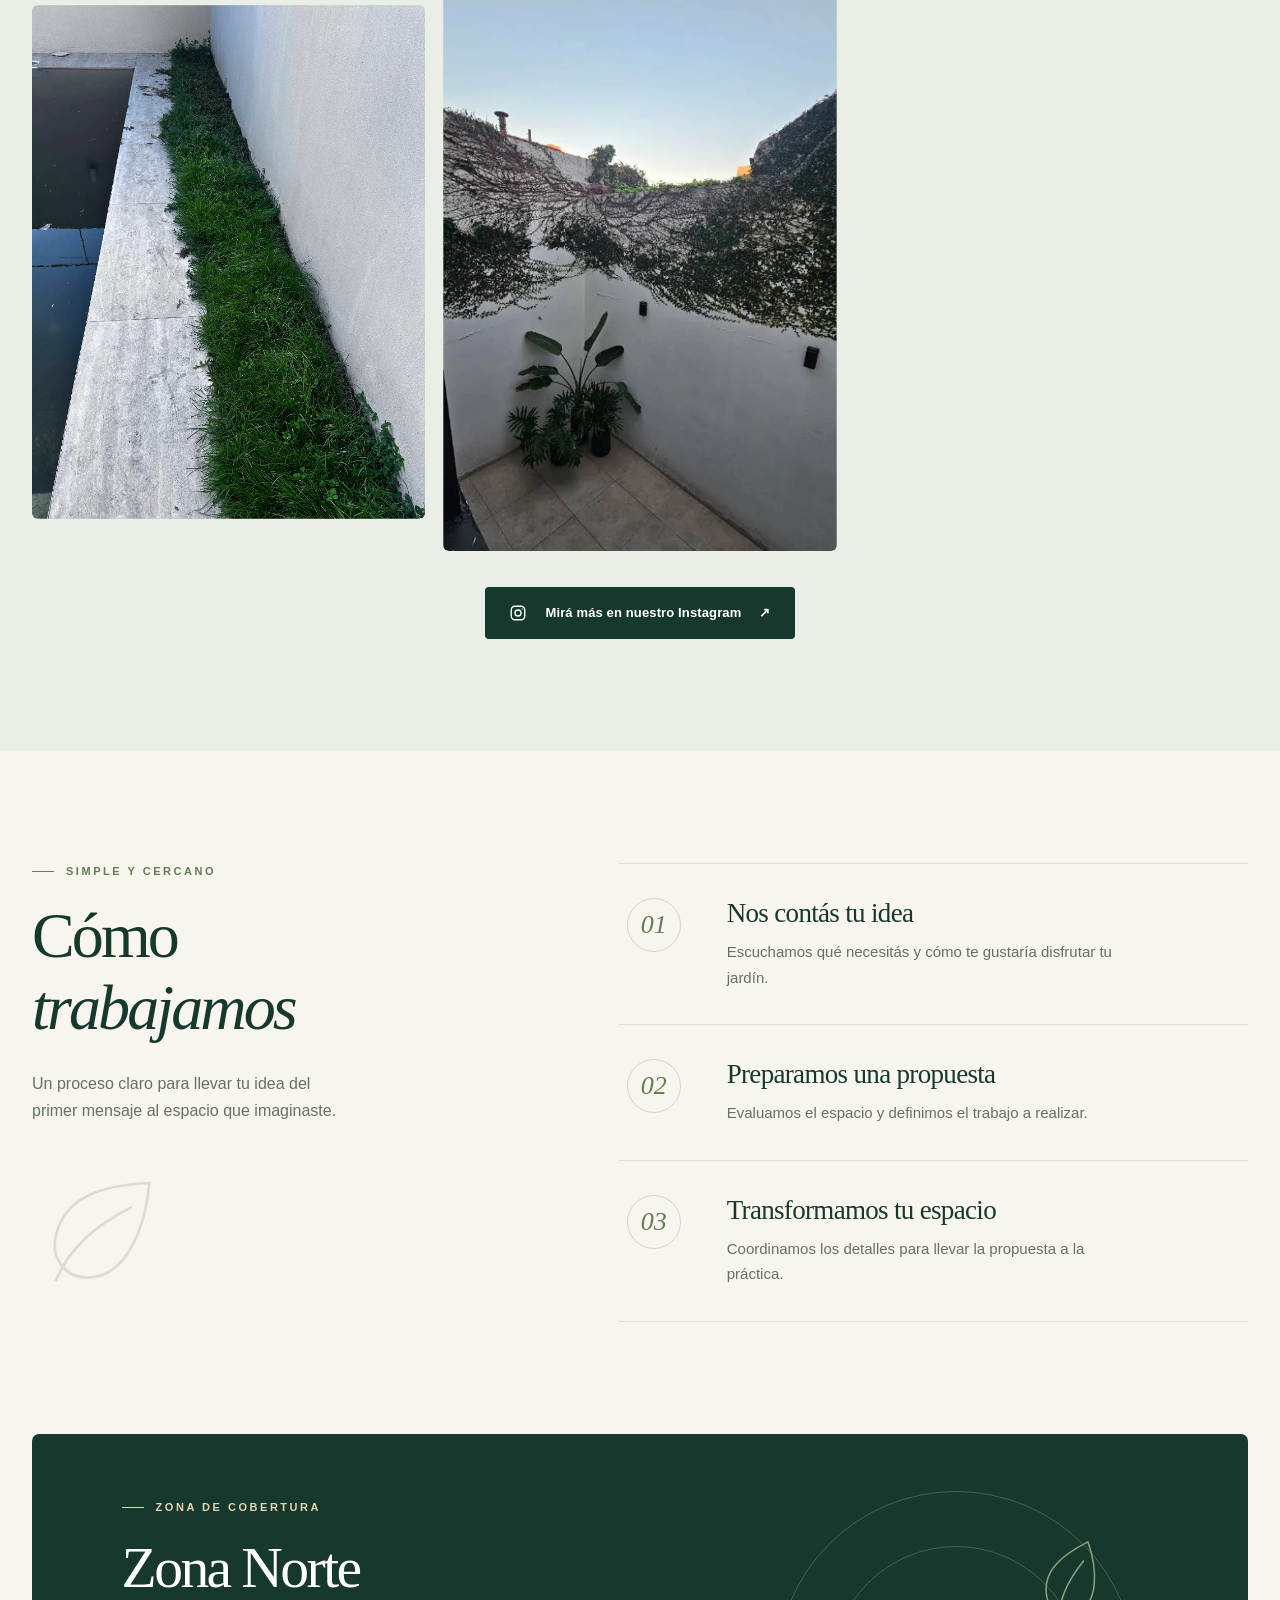
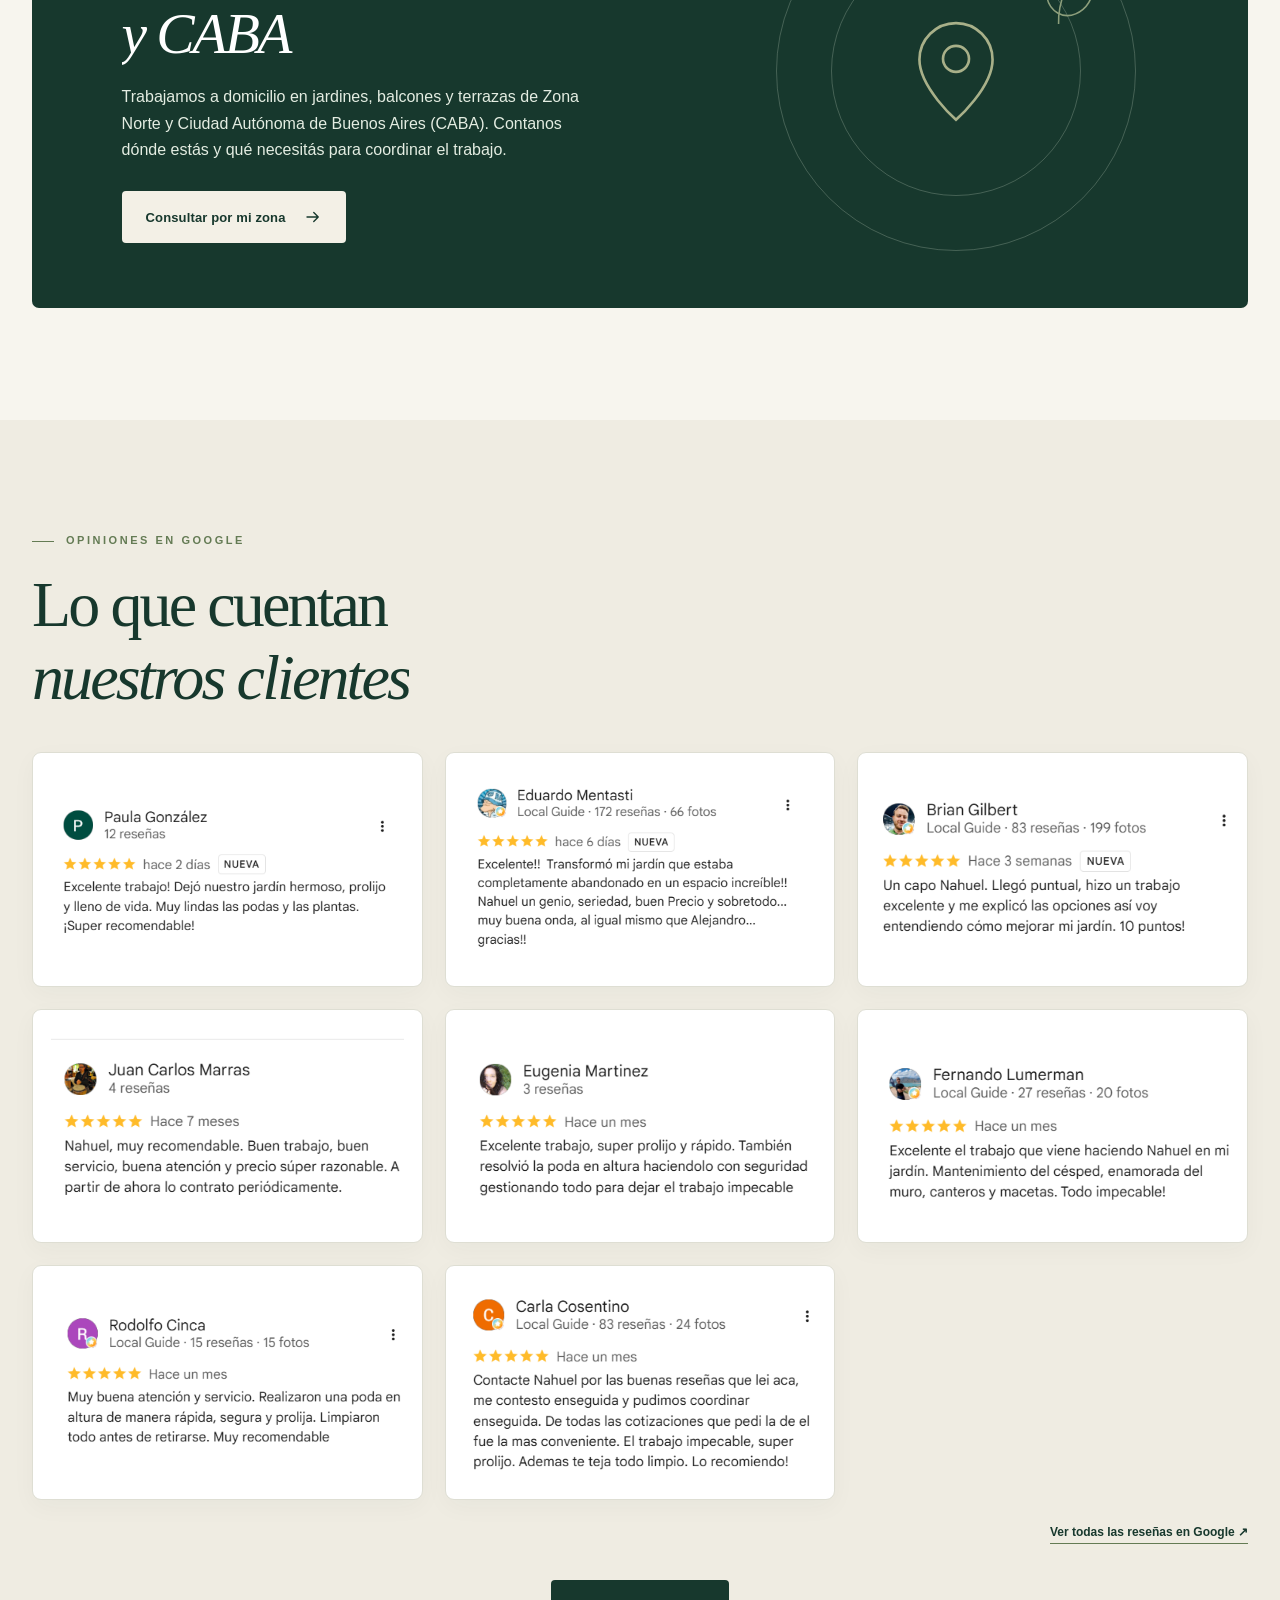
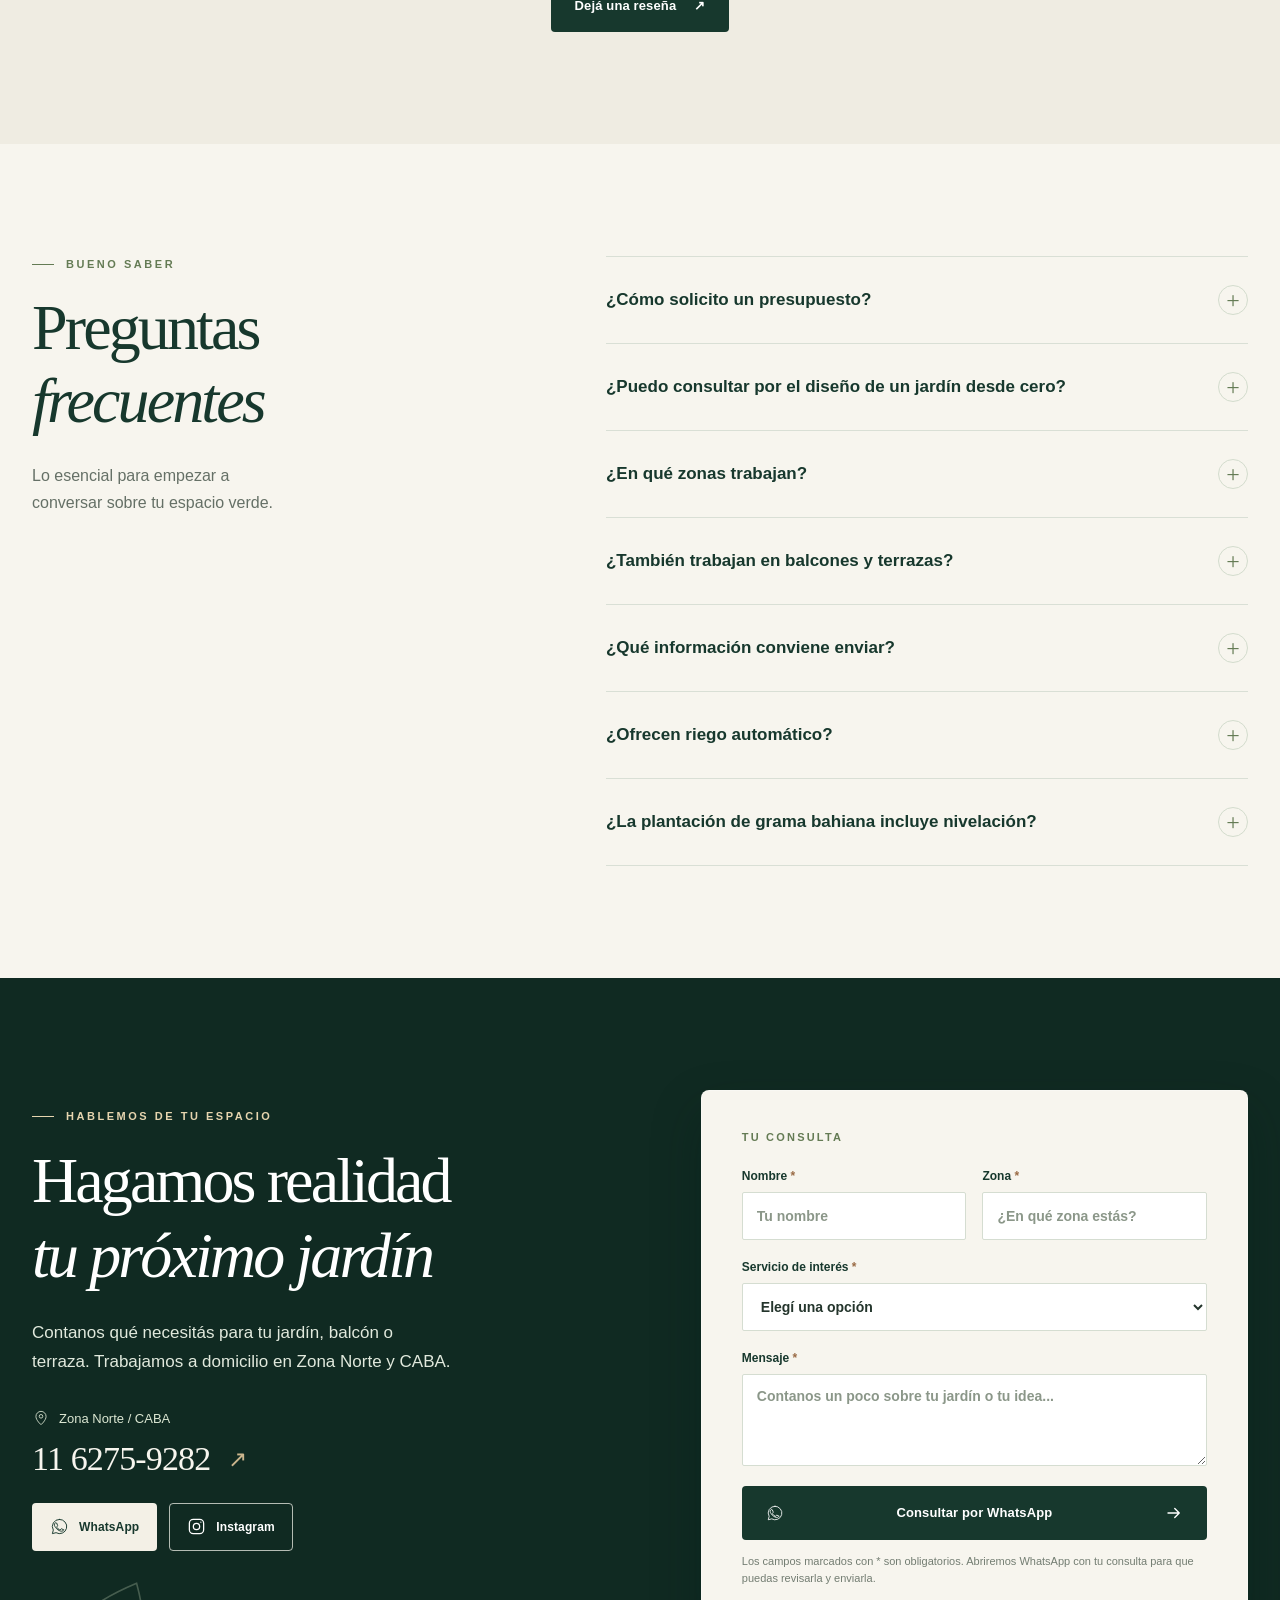
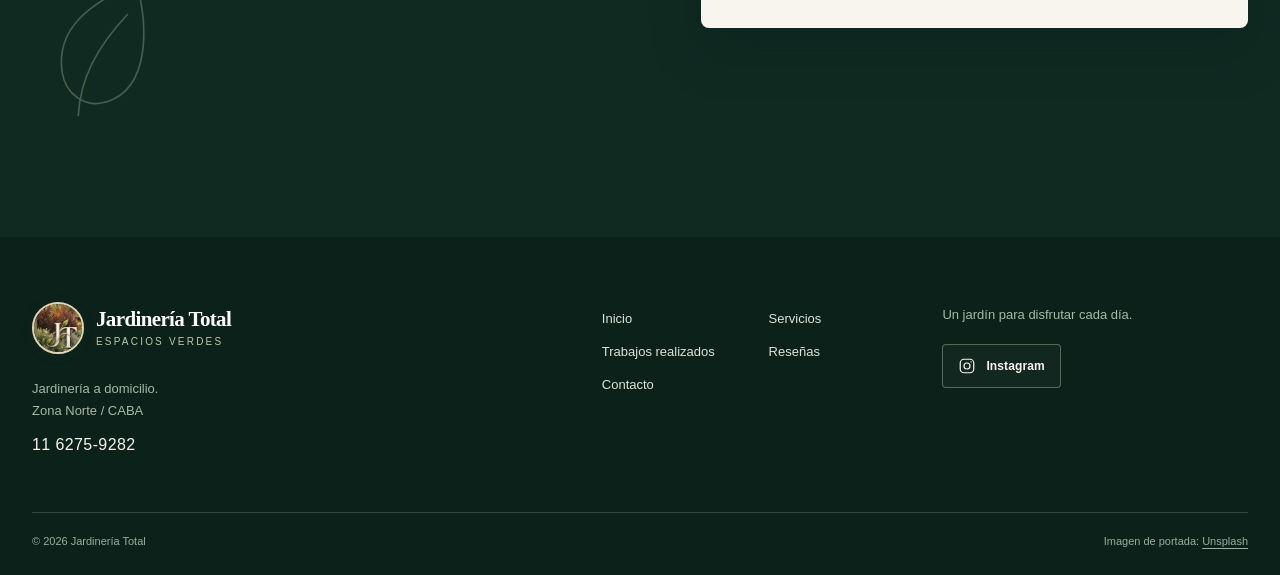
==== commit c4436b62: "Preparar SEO y GEO para jardineria-total.com" ====
--- a/index.html
+++ b/index.html
@@ -4,13 +4,323 @@
 <meta charset="utf-8">
 <meta name="viewport" content="width=device-width, initial-scale=1">
 <meta name="theme-color" content="#17382d">
-<meta name="description" content="Jardinería Total: diseño, recuperación y mantenimiento de jardines, balcones y terrazas en Zona Norte y CABA. Corte de pasto, podas, riego automático y plantación de grama bahiana con nivelación incluida.">
-<title>Jardinería Total | Jardines en Zona Norte y CABA</title>
+<meta name="description" content="Jardinería a domicilio en Zona Norte y CABA. Diseño, mantenimiento, podas, riego automático y grama bahiana con nivelación. Pedí tu presupuesto.">
+<title>Jardinería en Zona Norte y CABA | Jardinería Total</title>
+<link rel="canonical" href="https://www.jardineria-total.com/">
+<meta name="robots" content="index,follow,max-image-preview:large,max-snippet:-1,max-video-preview:-1">
+<meta property="og:type" content="website">
+<meta property="og:locale" content="es_AR">
+<meta property="og:site_name" content="Jardinería Total">
+<meta property="og:title" content="Jardinería en Zona Norte y CABA | Jardinería Total">
+<meta property="og:description" content="Jardinería a domicilio en Zona Norte y CABA. Diseño, mantenimiento, podas, riego automático y grama bahiana con nivelación. Pedí tu presupuesto.">
+<meta property="og:url" content="https://www.jardineria-total.com/">
+<meta property="og:image" content="https://www.jardineria-total.com/assets/og-jardineria-total.jpg">
+<meta property="og:image:type" content="image/jpeg">
+<meta property="og:image:width" content="2000">
+<meta property="og:image:height" content="1334">
+<meta property="og:image:alt" content="Jardín verde de la portada de Jardinería Total">
+<meta name="twitter:card" content="summary_large_image">
+<meta name="twitter:title" content="Jardinería en Zona Norte y CABA | Jardinería Total">
+<meta name="twitter:description" content="Jardinería a domicilio en Zona Norte y CABA. Diseño, mantenimiento, podas, riego automático y grama bahiana con nivelación. Pedí tu presupuesto.">
+<meta name="twitter:image" content="https://www.jardineria-total.com/assets/og-jardineria-total.jpg">
+<meta name="twitter:image:alt" content="Jardín verde de la portada de Jardinería Total">
 <link rel="preload" as="image" href="assets/hero-large.webp">
-<link rel="icon" href="assets/logo.webp" type="image/webp">
+<link rel="icon" href="assets/favicon-192.png" type="image/png" sizes="192x192">
+<link rel="apple-touch-icon" href="assets/favicon-192.png">
 <script src="boot.js?v=always-effects-20261027"></script>
 <link rel="stylesheet" href="styles.css?v=servicios-grama-riego-20261029">
 <script src="config.js?v=contacto-20261027" defer></script><script src="script.js?v=contacto-20261027" defer></script><script src="motion.js?v=servicios-whatsapp-20261102" defer></script><script src="cinema.js?v=always-effects-20261027" defer></script><script src="works.js?v=dos-lados-pileta-20261030" defer></script>
+<script type="application/ld+json">
+{
+  "@context": "https://schema.org",
+  "@graph": [
+    {
+      "@type": "Organization",
+      "@id": "https://www.jardineria-total.com/#negocio",
+      "name": "Jardinería Total",
+      "alternateName": "Jardineria Total",
+      "url": "https://www.jardineria-total.com/",
+      "description": "Servicios de jardinería a domicilio en Zona Norte y CABA: diseño, recuperación, mantenimiento, corte de pasto, podas, riego automático y plantación de grama bahiana con nivelación incluida.",
+      "telephone": "+541162759282",
+      "logo": {
+        "@type": "ImageObject",
+        "@id": "https://www.jardineria-total.com/#logo",
+        "url": "https://www.jardineria-total.com/assets/favicon-192.png",
+        "contentUrl": "https://www.jardineria-total.com/assets/favicon-192.png",
+        "width": 192,
+        "height": 192
+      },
+      "image": "https://www.jardineria-total.com/assets/hero-large.webp",
+      "sameAs": [
+        "https://www.instagram.com/jardineriatotal/",
+        "https://maps.app.goo.gl/EXMYFTzFCxF6DNYZ8?g_st=iw"
+      ],
+      "areaServed": [
+        {
+          "@type": "Place",
+          "name": "Zona Norte del Gran Buenos Aires"
+        },
+        {
+          "@type": "City",
+          "name": "Ciudad Autónoma de Buenos Aires"
+        }
+      ],
+      "contactPoint": {
+        "@type": "ContactPoint",
+        "contactType": "consultas y presupuestos",
+        "telephone": "+541162759282",
+        "availableLanguage": [
+          "es-AR"
+        ],
+        "url": "https://wa.me/5491162759282"
+      },
+      "hasOfferCatalog": {
+        "@type": "OfferCatalog",
+        "@id": "https://www.jardineria-total.com/#catalogo-servicios",
+        "name": "Servicios de jardinería a domicilio",
+        "itemListElement": [
+          {
+            "@type": "Offer",
+            "itemOffered": {
+              "@id": "https://www.jardineria-total.com/#servicio-diseno-recuperacion"
+            }
+          },
+          {
+            "@type": "Offer",
+            "itemOffered": {
+              "@id": "https://www.jardineria-total.com/#servicio-mantenimiento"
+            }
+          },
+          {
+            "@type": "Offer",
+            "itemOffered": {
+              "@id": "https://www.jardineria-total.com/#servicio-podas"
+            }
+          },
+          {
+            "@type": "Offer",
+            "itemOffered": {
+              "@id": "https://www.jardineria-total.com/#servicio-riego-automatico"
+            }
+          },
+          {
+            "@type": "Offer",
+            "itemOffered": {
+              "@id": "https://www.jardineria-total.com/#servicio-grama-bahiana"
+            }
+          }
+        ]
+      }
+    },
+    {
+      "@type": "WebSite",
+      "@id": "https://www.jardineria-total.com/#sitio",
+      "url": "https://www.jardineria-total.com/",
+      "name": "Jardinería Total",
+      "alternateName": "Jardineria Total",
+      "inLanguage": "es-AR",
+      "publisher": {
+        "@id": "https://www.jardineria-total.com/#negocio"
+      }
+    },
+    {
+      "@type": "WebPage",
+      "@id": "https://www.jardineria-total.com/#pagina",
+      "url": "https://www.jardineria-total.com/",
+      "name": "Jardinería en Zona Norte y CABA | Jardinería Total",
+      "description": "Jardinería a domicilio en Zona Norte y CABA. Diseño, mantenimiento, podas, riego automático y grama bahiana con nivelación. Pedí tu presupuesto.",
+      "inLanguage": "es-AR",
+      "isPartOf": {
+        "@id": "https://www.jardineria-total.com/#sitio"
+      },
+      "about": {
+        "@id": "https://www.jardineria-total.com/#negocio"
+      },
+      "primaryImageOfPage": {
+        "@type": "ImageObject",
+        "url": "https://www.jardineria-total.com/assets/hero-large.webp",
+        "width": 2000,
+        "height": 1334
+      },
+      "hasPart": {
+        "@id": "https://www.jardineria-total.com/#preguntas-frecuentes"
+      }
+    },
+    {
+      "@type": "Service",
+      "@id": "https://www.jardineria-total.com/#servicio-diseno-recuperacion",
+      "name": "Diseño y recuperación",
+      "serviceType": "Diseño y recuperación",
+      "description": "Diseñamos jardines y recuperamos espacios verdes para que vuelvas a disfrutarlos.",
+      "url": "https://www.jardineria-total.com/#servicio-diseno-recuperacion",
+      "provider": {
+        "@id": "https://www.jardineria-total.com/#negocio"
+      },
+      "areaServed": [
+        {
+          "@type": "Place",
+          "name": "Zona Norte del Gran Buenos Aires"
+        },
+        {
+          "@type": "City",
+          "name": "Ciudad Autónoma de Buenos Aires"
+        }
+      ]
+    },
+    {
+      "@type": "Service",
+      "@id": "https://www.jardineria-total.com/#servicio-mantenimiento",
+      "name": "Mantenimiento y corte de pasto",
+      "serviceType": "Mantenimiento y corte de pasto",
+      "description": "Corte de pasto y mantenimiento para que tu jardín se mantenga cuidado y prolijo.",
+      "url": "https://www.jardineria-total.com/#servicio-mantenimiento",
+      "provider": {
+        "@id": "https://www.jardineria-total.com/#negocio"
+      },
+      "areaServed": [
+        {
+          "@type": "Place",
+          "name": "Zona Norte del Gran Buenos Aires"
+        },
+        {
+          "@type": "City",
+          "name": "Ciudad Autónoma de Buenos Aires"
+        }
+      ]
+    },
+    {
+      "@type": "Service",
+      "@id": "https://www.jardineria-total.com/#servicio-podas",
+      "name": "Podas",
+      "serviceType": "Podas",
+      "description": "Podas y cuidado de árboles y plantas para poner a punto tus espacios verdes.",
+      "url": "https://www.jardineria-total.com/#servicio-podas",
+      "provider": {
+        "@id": "https://www.jardineria-total.com/#negocio"
+      },
+      "areaServed": [
+        {
+          "@type": "Place",
+          "name": "Zona Norte del Gran Buenos Aires"
+        },
+        {
+          "@type": "City",
+          "name": "Ciudad Autónoma de Buenos Aires"
+        }
+      ]
+    },
+    {
+      "@type": "Service",
+      "@id": "https://www.jardineria-total.com/#servicio-riego-automatico",
+      "name": "Riego automático",
+      "serviceType": "Riego automático",
+      "description": "Riego automático adaptado a las necesidades de tu jardín, para facilitar el cuidado de tus espacios verdes.",
+      "url": "https://www.jardineria-total.com/#servicio-riego-automatico",
+      "provider": {
+        "@id": "https://www.jardineria-total.com/#negocio"
+      },
+      "areaServed": [
+        {
+          "@type": "Place",
+          "name": "Zona Norte del Gran Buenos Aires"
+        },
+        {
+          "@type": "City",
+          "name": "Ciudad Autónoma de Buenos Aires"
+        }
+      ]
+    },
+    {
+      "@type": "Service",
+      "@id": "https://www.jardineria-total.com/#servicio-grama-bahiana",
+      "name": "Plantación de grama bahiana",
+      "serviceType": "Plantación de grama bahiana",
+      "description": "Plantación de grama bahiana con nivelación del terreno incluida, para dejar tu jardín parejo y listo para disfrutar.",
+      "url": "https://www.jardineria-total.com/#servicio-grama-bahiana",
+      "provider": {
+        "@id": "https://www.jardineria-total.com/#negocio"
+      },
+      "areaServed": [
+        {
+          "@type": "Place",
+          "name": "Zona Norte del Gran Buenos Aires"
+        },
+        {
+          "@type": "City",
+          "name": "Ciudad Autónoma de Buenos Aires"
+        }
+      ]
+    },
+    {
+      "@type": "FAQPage",
+      "@id": "https://www.jardineria-total.com/#preguntas-frecuentes",
+      "url": "https://www.jardineria-total.com/#preguntas-frecuentes",
+      "inLanguage": "es-AR",
+      "isPartOf": {
+        "@id": "https://www.jardineria-total.com/#pagina"
+      },
+      "mainEntity": [
+        {
+          "@type": "Question",
+          "name": "¿Cómo solicito un presupuesto?",
+          "acceptedAnswer": {
+            "@type": "Answer",
+            "text": "Escribinos por WhatsApp al 11 6275-9282. Contanos qué trabajo necesitás, en qué zona estás y, si podés, compartí fotos del espacio."
+          }
+        },
+        {
+          "@type": "Question",
+          "name": "¿Puedo consultar por el diseño de un jardín desde cero?",
+          "acceptedAnswer": {
+            "@type": "Answer",
+            "text": "Sí, contanos tu idea y las características del espacio para evaluar una propuesta."
+          }
+        },
+        {
+          "@type": "Question",
+          "name": "¿En qué zonas trabajan?",
+          "acceptedAnswer": {
+            "@type": "Answer",
+            "text": "Trabajamos a domicilio en Zona Norte y Ciudad Autónoma de Buenos Aires (CABA). Consultanos por tu ubicación para coordinar el servicio."
+          }
+        },
+        {
+          "@type": "Question",
+          "name": "¿También trabajan en balcones y terrazas?",
+          "acceptedAnswer": {
+            "@type": "Answer",
+            "text": "Sí. Diseñamos, recuperamos y mantenemos jardines, balcones y terrazas."
+          }
+        },
+        {
+          "@type": "Question",
+          "name": "¿Qué información conviene enviar?",
+          "acceptedAnswer": {
+            "@type": "Answer",
+            "text": "Tu ubicación, medidas aproximadas, fotos y el tipo de servicio que estás buscando."
+          }
+        },
+        {
+          "@type": "Question",
+          "name": "¿Ofrecen riego automático?",
+          "acceptedAnswer": {
+            "@type": "Answer",
+            "text": "Sí. Ofrecemos riego automático adaptado a las necesidades de tu jardín en Zona Norte y CABA. Podés consultar por WhatsApp al 11 6275-9282."
+          }
+        },
+        {
+          "@type": "Question",
+          "name": "¿La plantación de grama bahiana incluye nivelación?",
+          "acceptedAnswer": {
+            "@type": "Answer",
+            "text": "Sí. El servicio de plantación de grama bahiana incluye la nivelación del terreno, para dejar el jardín parejo y listo para disfrutar."
+          }
+        }
+      ]
+    }
+  ]
+}
+</script>
 </head>
 <body>
 <div class="site-loader" id="site-loader" aria-label="Cargando Jardinería Total">
@@ -32,10 +342,10 @@
 <nav class="nav" id="primary-nav" aria-label="Navegación principal"><a href="#inicio">Inicio</a><a href="#servicios">Servicios</a><a href="#trabajos">Trabajos</a><a href="#resenas">Reseñas</a><a href="#contacto">Contacto</a><a class="button button-small" href="#contacto">Pedir presupuesto <svg><use href="#icon-arrow"/></svg></a></nav>
 </div><div class="reading-progress" aria-hidden="true"><span></span></div></header>
 <main id="contenido">
-<section class="hero" id="inicio" aria-labelledby="hero-title"><img class="hero-image" src="assets/hero-large.webp" width="2000" height="1333" fetchpriority="high" decoding="async" alt="" aria-hidden="true"><div class="hero-shade"></div><div class="shell hero-content"><h1 id="hero-title">Tu jardín,<br><em>en buenas manos</em></h1><p class="hero-copy">Diseño, recuperación y mantenimiento de jardines en Zona Norte y CABA.</p><div class="hero-actions"><a class="button button-light" href="#contacto">Pedir presupuesto <svg><use href="#icon-arrow"/></svg></a><a class="button button-outline" href="#trabajos">Ver trabajos</a></div></div><div class="hero-bottom shell"><span>UN JARDÍN PARA VIVIRLO</span><span class="hero-scroll">Deslizá para descubrir <span aria-hidden="true">↓</span></span></div></section>
-<section class="section services-section" id="servicios" aria-labelledby="services-title"><div class="shell"><div class="section-heading reveal"><div><p class="eyebrow">LO QUE HACEMOS</p><h2 id="services-title">Servicios para<br><em>cada espacio</em></h2></div><p>Diseñamos, recuperamos y mantenemos jardines, balcones y terrazas. Corte de pasto, podas, riego automático y plantación de grama bahiana con nivelación incluida.</p></div><div class="service-grid service-grid-real"><article class="service-card reveal"><div class="service-image"><img src="assets/jardin-laguna.webp" loading="lazy" width="676" height="917" alt="Jardín con césped, pileta y vista a la laguna"></div><div class="service-body"><span class="service-number">01 / DISEÑO</span><h3>Diseño y recuperación</h3><p>Diseñamos jardines y recuperamos espacios verdes para que vuelvas a disfrutarlos.</p><a class="service-cta" href="https://wa.me/5491162759282?text=Hola%2C%20quiero%20consultar%20por%20el%20servicio%20de%20Dise%C3%B1o%20y%20recuperaci%C3%B3n." target="_blank" rel="noopener noreferrer" data-service="Diseño y recuperación" aria-label="Consultar por diseño y recuperación por WhatsApp">Consultar servicio <svg aria-hidden="true"><use href="#icon-arrow"/></svg></a></div></article>
-<article class="service-card reveal"><div class="service-image"><img src="assets/jardin-pileta.webp" loading="lazy" width="683" height="935" alt="Césped y plantas del jardín alrededor de la pileta"></div><div class="service-body"><span class="service-number">02 / MANTENIMIENTO</span><h3>Mantenimiento y corte de pasto</h3><p>Corte de pasto y mantenimiento para que tu jardín se mantenga cuidado y prolijo.</p><a class="service-cta" href="https://wa.me/5491162759282?text=Hola%2C%20quiero%20consultar%20por%20el%20servicio%20de%20Mantenimiento%20y%20corte%20de%20pasto." target="_blank" rel="noopener noreferrer" data-service="Mantenimiento y corte de pasto" aria-label="Consultar por mantenimiento y corte de pasto por WhatsApp">Consultar servicio <svg aria-hidden="true"><use href="#icon-arrow"/></svg></a></div></article>
-<article class="service-card reveal"><div class="service-image"><img src="assets/poda-despues.webp" loading="lazy" width="1440" height="1439" alt="Árbol después del trabajo de poda"></div><div class="service-body"><span class="service-number">03 / PODAS</span><h3>Podas</h3><p>Podas y cuidado de árboles y plantas para poner a punto tus espacios verdes.</p><a class="service-cta" href="https://wa.me/5491162759282?text=Hola%2C%20quiero%20consultar%20por%20el%20servicio%20de%20Podas." target="_blank" rel="noopener noreferrer" data-service="Podas" aria-label="Consultar por podas por WhatsApp">Consultar servicio <svg aria-hidden="true"><use href="#icon-arrow"/></svg></a></div></article>
+<section class="hero" id="inicio" aria-labelledby="hero-title"><img class="hero-image" src="assets/hero-large.webp" width="2000" height="1334" fetchpriority="high" decoding="async" alt="" aria-hidden="true"><div class="hero-shade"></div><div class="shell hero-content"><h1 id="hero-title">Tu jardín,<br><em>en buenas manos</em></h1><p class="hero-copy">Jardinería a domicilio: diseño, recuperación y mantenimiento en Zona Norte y CABA.</p><div class="hero-actions"><a class="button button-light" href="#contacto">Pedir presupuesto <svg><use href="#icon-arrow"/></svg></a><a class="button button-outline" href="#trabajos">Ver trabajos</a></div></div><div class="hero-bottom shell"><span>UN JARDÍN PARA VIVIRLO</span><span class="hero-scroll">Deslizá para descubrir <span aria-hidden="true">↓</span></span></div></section>
+<section class="section services-section" id="servicios" aria-labelledby="services-title"><div class="shell"><div class="section-heading reveal"><div><p class="eyebrow">LO QUE HACEMOS</p><h2 id="services-title">Servicios para<br><em>cada espacio</em></h2></div><p>En Jardinería Total diseñamos, recuperamos y mantenemos jardines, balcones y terrazas a domicilio en Zona Norte y CABA. Corte de pasto, podas, riego automático y plantación de grama bahiana con nivelación incluida.</p></div><div class="service-grid service-grid-real" id="catalogo-servicios"><article class="service-card reveal" id="servicio-diseno-recuperacion"><div class="service-image"><img src="assets/jardin-laguna.webp" loading="lazy" width="676" height="917" alt="Jardín con césped, pileta y vista a la laguna"></div><div class="service-body"><span class="service-number">01 / DISEÑO</span><h3>Diseño y recuperación</h3><p>Diseñamos jardines y recuperamos espacios verdes para que vuelvas a disfrutarlos.</p><a class="service-cta" href="https://wa.me/5491162759282?text=Hola%2C%20quiero%20consultar%20por%20el%20servicio%20de%20Dise%C3%B1o%20y%20recuperaci%C3%B3n." target="_blank" rel="noopener noreferrer" data-service="Diseño y recuperación" aria-label="Consultar por diseño y recuperación por WhatsApp">Consultar servicio <svg aria-hidden="true"><use href="#icon-arrow"/></svg></a></div></article>
+<article class="service-card reveal" id="servicio-mantenimiento"><div class="service-image"><img src="assets/jardin-pileta.webp" loading="lazy" width="683" height="935" alt="Césped y plantas del jardín alrededor de la pileta"></div><div class="service-body"><span class="service-number">02 / MANTENIMIENTO</span><h3>Mantenimiento y corte de pasto</h3><p>Corte de pasto y mantenimiento para que tu jardín se mantenga cuidado y prolijo.</p><a class="service-cta" href="https://wa.me/5491162759282?text=Hola%2C%20quiero%20consultar%20por%20el%20servicio%20de%20Mantenimiento%20y%20corte%20de%20pasto." target="_blank" rel="noopener noreferrer" data-service="Mantenimiento y corte de pasto" aria-label="Consultar por mantenimiento y corte de pasto por WhatsApp">Consultar servicio <svg aria-hidden="true"><use href="#icon-arrow"/></svg></a></div></article>
+<article class="service-card reveal" id="servicio-podas"><div class="service-image"><img src="assets/poda-despues.webp" loading="lazy" width="1440" height="1439" alt="Árbol después del trabajo de poda"></div><div class="service-body"><span class="service-number">03 / PODAS</span><h3>Podas</h3><p>Podas y cuidado de árboles y plantas para poner a punto tus espacios verdes.</p><a class="service-cta" href="https://wa.me/5491162759282?text=Hola%2C%20quiero%20consultar%20por%20el%20servicio%20de%20Podas." target="_blank" rel="noopener noreferrer" data-service="Podas" aria-label="Consultar por podas por WhatsApp">Consultar servicio <svg aria-hidden="true"><use href="#icon-arrow"/></svg></a></div></article>
 <article class="service-card reveal" id="servicio-riego-automatico"><div class="service-image"><img src="assets/riego-automatico-aspersor.webp" loading="lazy" width="1024" height="576" alt="Aspersor de riego automático regando el césped de un jardín"></div><div class="service-body"><span class="service-number">04 / RIEGO</span><h3>Riego automático</h3><p>Riego automático adaptado a las necesidades de tu jardín, para facilitar el cuidado de tus espacios verdes.</p><a class="service-cta" href="https://wa.me/5491162759282?text=Hola%2C%20quiero%20consultar%20por%20el%20servicio%20de%20Riego%20autom%C3%A1tico." target="_blank" rel="noopener noreferrer" data-service="Riego automático" aria-label="Consultar por riego automático por WhatsApp">Consultar servicio <svg aria-hidden="true"><use href="#icon-arrow"/></svg></a></div></article>
 <article class="service-card reveal" id="servicio-grama-bahiana"><div class="service-image"><img src="assets/cesped-colocacion.webp" loading="lazy" width="873" height="697" alt="Preparación del terreno y colocación de césped"></div><div class="service-body"><span class="service-number">05 / CÉSPED</span><h3>Plantación de grama bahiana</h3><p>Plantación de grama bahiana con nivelación del terreno incluida, para dejar tu jardín parejo y listo para disfrutar.</p><a class="service-cta" href="https://wa.me/5491162759282?text=Hola%2C%20quiero%20consultar%20por%20el%20servicio%20de%20Plantaci%C3%B3n%20de%20grama%20bahiana." target="_blank" rel="noopener noreferrer" data-service="Plantación de grama bahiana" aria-label="Consultar por plantación de grama bahiana por WhatsApp">Consultar servicio <svg aria-hidden="true"><use href="#icon-arrow"/></svg></a></div></article></div><p class="service-coverage"><svg aria-hidden="true"><use href="#icon-pin"/></svg> Jardines · Balcones · Terrazas <span>Zona Norte / CABA</span></p></div></section>
 <section class="section gallery-section works-section" id="trabajos" aria-labelledby="gallery-title"><div class="shell"><div class="gallery-heading reveal"><div><p class="eyebrow">CUIDADO QUE SE VE</p><h2 id="gallery-title">Trabajos<br><em>realizados</em></h2></div><p>Jardines, césped y poda: una selección de nuestros trabajos. Deslizá la barra para ver el antes y el después.</p></div>
@@ -135,7 +445,7 @@
 <div class="section-actions reveal"><a class="button" href="https://www.instagram.com/jardineriatotal?exln=b3ZwNTRveTZndWUy&amp;utm_source=qr" target="_blank" rel="noopener noreferrer"><svg aria-hidden="true"><use href="#icon-instagram"/></svg> Mirá más en nuestro Instagram <span aria-hidden="true">↗</span></a></div>
 </div></section>
 <section class="section process-section" aria-labelledby="process-title"><div class="shell process-layout"><div class="process-intro reveal"><p class="eyebrow">SIMPLE Y CERCANO</p><h2 id="process-title">Cómo<br><em>trabajamos</em></h2><p>Un proceso claro para llevar tu idea del primer mensaje al espacio que imaginaste.</p><div class="process-leaf" aria-hidden="true"><svg><use href="#icon-leaf"/></svg></div></div><div class="steps"><article class="step reveal"><span class="step-number">01</span><div><h3>Nos contás tu idea</h3><p>Escuchamos qué necesitás y cómo te gustaría disfrutar tu jardín.</p></div></article><article class="step reveal"><span class="step-number">02</span><div><h3>Preparamos una propuesta</h3><p>Evaluamos el espacio y definimos el trabajo a realizar.</p></div></article><article class="step reveal"><span class="step-number">03</span><div><h3>Transformamos tu espacio</h3><p>Coordinamos los detalles para llevar la propuesta a la práctica.</p></div></article></div></div></section>
-<section class="section area-section" aria-labelledby="area-title"><div class="shell area-card reveal"><div><p class="eyebrow light">ZONA DE COBERTURA</p><h2 id="area-title">Zona Norte<br><em>y CABA</em></h2><p>Trabajamos en jardines, balcones y terrazas de Zona Norte y Ciudad de Buenos Aires. Contanos dónde estás y qué necesitás para coordinar el trabajo.</p><a class="button button-light" href="#contacto" id="availability-link">Consultar por mi zona <svg><use href="#icon-arrow"/></svg></a></div><div class="area-art" aria-hidden="true"><span class="art-circle art-circle-one"></span><span class="art-circle art-circle-two"></span><svg class="area-pin"><use href="#icon-pin"/></svg><svg class="area-leaf"><use href="#icon-leaf"/></svg></div></div></section>
+<section class="section area-section" aria-labelledby="area-title"><div class="shell area-card reveal"><div><p class="eyebrow light">ZONA DE COBERTURA</p><h2 id="area-title">Zona Norte<br><em>y CABA</em></h2><p>Trabajamos a domicilio en jardines, balcones y terrazas de Zona Norte y Ciudad Autónoma de Buenos Aires (CABA). Contanos dónde estás y qué necesitás para coordinar el trabajo.</p><a class="button button-light" href="#contacto" id="availability-link">Consultar por mi zona <svg><use href="#icon-arrow"/></svg></a></div><div class="area-art" aria-hidden="true"><span class="art-circle art-circle-one"></span><span class="art-circle art-circle-two"></span><svg class="area-pin"><use href="#icon-pin"/></svg><svg class="area-leaf"><use href="#icon-leaf"/></svg></div></div></section>
 <section class="section reviews-section" id="resenas" aria-labelledby="reviews-title"><div class="shell">
   <div class="reviews-heading reveal">
     <div><p class="eyebrow">OPINIONES EN GOOGLE</p><h2 id="reviews-title">Lo que cuentan<br><em>nuestros clientes</em></h2></div>
@@ -154,10 +464,10 @@
   <div class="reviews-footer reviews-footer-captures"><a href="https://maps.app.goo.gl/EXMYFTzFCxF6DNYZ8?g_st=iw" target="_blank" rel="noopener noreferrer">Ver todas las reseñas en Google <span aria-hidden="true">↗</span></a></div>
   <div class="section-actions reveal"><a class="button" href="https://search.google.com/local/writereview?placeid=ChIJg65uQADJvJURGV5eM6PMey0" target="_blank" rel="noopener noreferrer">Dejá una reseña <span aria-hidden="true">↗</span></a></div>
 </div></section>
-<section class="section faq-section" aria-labelledby="faq-title"><div class="shell faq-layout"><div class="reveal"><p class="eyebrow">BUENO SABER</p><h2 id="faq-title">Preguntas<br><em>frecuentes</em></h2><p>Lo esencial para empezar a conversar sobre tu espacio verde.</p></div><div class="faq-list reveal"><details><summary>¿Cómo solicito un presupuesto?<span aria-hidden="true">+</span></summary><p>Escribinos por WhatsApp al 11 6275-9282. Contanos qué trabajo necesitás, en qué zona estás y, si podés, compartí fotos del espacio.</p></details><details><summary>¿Puedo consultar por el diseño de un jardín desde cero?<span aria-hidden="true">+</span></summary><p>Sí, contanos tu idea y las características del espacio para evaluar una propuesta.</p></details><details><summary>¿En qué zonas trabajan?<span aria-hidden="true">+</span></summary><p>Trabajamos en Zona Norte y CABA. Consultanos por tu ubicación para coordinar el servicio.</p></details><details><summary>¿También trabajan en balcones y terrazas?<span aria-hidden="true">+</span></summary><p>Sí. Diseñamos, recuperamos y mantenemos jardines, balcones y terrazas.</p></details><details><summary>¿Qué información conviene enviar?<span aria-hidden="true">+</span></summary><p>Tu ubicación, medidas aproximadas, fotos y el tipo de servicio que estás buscando.</p></details></div></div></section>
-<section class="contact-section" id="contacto" aria-labelledby="contact-title"><div class="shell contact-layout"><div class="contact-copy reveal"><p class="eyebrow light">HABLEMOS DE TU ESPACIO</p><h2 id="contact-title">Hagamos realidad<br><em>tu próximo jardín</em></h2><p>Contanos qué necesitás para tu jardín, balcón o terraza. Trabajamos en Zona Norte y CABA.</p><div class="contact-channels"><p class="contact-area"><svg aria-hidden="true"><use href="#icon-pin"/></svg> Zona Norte / CABA</p><a class="contact-phone" href="tel:+541162759282" aria-label="Llamar a Jardinería Total al 11 6275-9282">11 6275-9282 <span aria-hidden="true">↗</span></a><div class="contact-social-actions"><a class="button button-light" href="https://wa.me/5491162759282" target="_blank" rel="noopener noreferrer" aria-label="Escribir a Jardinería Total por WhatsApp"><svg aria-hidden="true"><use href="#icon-whatsapp"/></svg> WhatsApp</a><a class="button button-outline" href="https://www.instagram.com/jardineriatotal?exln=b3ZwNTRveTZndWUy&amp;utm_source=qr" target="_blank" rel="noopener noreferrer" aria-label="Ver Jardinería Total en Instagram"><svg aria-hidden="true"><use href="#icon-instagram"/></svg> Instagram</a></div></div><div class="contact-decoration" aria-hidden="true"><svg><use href="#icon-leaf"/></svg></div></div><form id="contact-form" class="contact-form reveal" novalidate><p class="form-topline">TU CONSULTA</p><div class="form-row"><label>Nombre <span aria-hidden="true">*</span><input name="nombre" type="text" autocomplete="name" placeholder="Tu nombre" required maxlength="80"></label><label>Zona <span aria-hidden="true">*</span><input name="zona" type="text" autocomplete="address-level2" placeholder="¿En qué zona estás?" required maxlength="100"></label></div><label>Servicio de interés <span aria-hidden="true">*</span><select name="servicio" required><option value="" selected disabled>Elegí una opción</option><option>Diseño y recuperación</option><option>Mantenimiento y corte de pasto</option><option>Podas</option><option>Riego automático</option><option>Plantación de grama bahiana</option><option>Otro / todavía no lo sé</option></select></label><label>Mensaje <span aria-hidden="true">*</span><textarea name="mensaje" rows="4" placeholder="Contanos un poco sobre tu jardín o tu idea..." required maxlength="1200"></textarea></label><button class="button button-form" type="submit"><svg class="wa-icon"><use href="#icon-whatsapp"/></svg> Consultar por WhatsApp <svg><use href="#icon-arrow"/></svg></button><p class="form-hint">Los campos marcados con * son obligatorios. Abriremos WhatsApp con tu consulta para que puedas revisarla y enviarla.</p><p id="form-error" class="form-error" role="alert" hidden></p></form></div></section>
+<section class="section faq-section" id="preguntas-frecuentes" aria-labelledby="faq-title"><div class="shell faq-layout"><div class="reveal"><p class="eyebrow">BUENO SABER</p><h2 id="faq-title">Preguntas<br><em>frecuentes</em></h2><p>Lo esencial para empezar a conversar sobre tu espacio verde.</p></div><div class="faq-list reveal"><details><summary>¿Cómo solicito un presupuesto?<span aria-hidden="true">+</span></summary><p>Escribinos por WhatsApp al 11 6275-9282. Contanos qué trabajo necesitás, en qué zona estás y, si podés, compartí fotos del espacio.</p></details><details><summary>¿Puedo consultar por el diseño de un jardín desde cero?<span aria-hidden="true">+</span></summary><p>Sí, contanos tu idea y las características del espacio para evaluar una propuesta.</p></details><details><summary>¿En qué zonas trabajan?<span aria-hidden="true">+</span></summary><p>Trabajamos a domicilio en Zona Norte y Ciudad Autónoma de Buenos Aires (CABA). Consultanos por tu ubicación para coordinar el servicio.</p></details><details><summary>¿También trabajan en balcones y terrazas?<span aria-hidden="true">+</span></summary><p>Sí. Diseñamos, recuperamos y mantenemos jardines, balcones y terrazas.</p></details><details><summary>¿Qué información conviene enviar?<span aria-hidden="true">+</span></summary><p>Tu ubicación, medidas aproximadas, fotos y el tipo de servicio que estás buscando.</p></details><details><summary>¿Ofrecen riego automático?<span aria-hidden="true">+</span></summary><p>Sí. Ofrecemos riego automático adaptado a las necesidades de tu jardín en Zona Norte y CABA. Podés consultar por WhatsApp al 11 6275-9282.</p></details><details><summary>¿La plantación de grama bahiana incluye nivelación?<span aria-hidden="true">+</span></summary><p>Sí. El servicio de plantación de grama bahiana incluye la nivelación del terreno, para dejar el jardín parejo y listo para disfrutar.</p></details></div></div></section>
+<section class="contact-section" id="contacto" aria-labelledby="contact-title"><div class="shell contact-layout"><div class="contact-copy reveal"><p class="eyebrow light">HABLEMOS DE TU ESPACIO</p><h2 id="contact-title">Hagamos realidad<br><em>tu próximo jardín</em></h2><p>Contanos qué necesitás para tu jardín, balcón o terraza. Trabajamos a domicilio en Zona Norte y CABA.</p><div class="contact-channels"><p class="contact-area"><svg aria-hidden="true"><use href="#icon-pin"/></svg> Zona Norte / CABA</p><a class="contact-phone" href="tel:+541162759282" aria-label="Llamar a Jardinería Total al 11 6275-9282">11 6275-9282 <span aria-hidden="true">↗</span></a><div class="contact-social-actions"><a class="button button-light" href="https://wa.me/5491162759282" target="_blank" rel="noopener noreferrer" aria-label="Escribir a Jardinería Total por WhatsApp"><svg aria-hidden="true"><use href="#icon-whatsapp"/></svg> WhatsApp</a><a class="button button-outline" href="https://www.instagram.com/jardineriatotal?exln=b3ZwNTRveTZndWUy&amp;utm_source=qr" target="_blank" rel="noopener noreferrer" aria-label="Ver Jardinería Total en Instagram"><svg aria-hidden="true"><use href="#icon-instagram"/></svg> Instagram</a></div></div><div class="contact-decoration" aria-hidden="true"><svg><use href="#icon-leaf"/></svg></div></div><form id="contact-form" class="contact-form reveal" novalidate><p class="form-topline">TU CONSULTA</p><div class="form-row"><label>Nombre <span aria-hidden="true">*</span><input name="nombre" type="text" autocomplete="name" placeholder="Tu nombre" required maxlength="80"></label><label>Zona <span aria-hidden="true">*</span><input name="zona" type="text" autocomplete="address-level2" placeholder="¿En qué zona estás?" required maxlength="100"></label></div><label>Servicio de interés <span aria-hidden="true">*</span><select name="servicio" required><option value="" selected disabled>Elegí una opción</option><option>Diseño y recuperación</option><option>Mantenimiento y corte de pasto</option><option>Podas</option><option>Riego automático</option><option>Plantación de grama bahiana</option><option>Otro / todavía no lo sé</option></select></label><label>Mensaje <span aria-hidden="true">*</span><textarea name="mensaje" rows="4" placeholder="Contanos un poco sobre tu jardín o tu idea..." required maxlength="1200"></textarea></label><button class="button button-form" type="submit"><svg class="wa-icon"><use href="#icon-whatsapp"/></svg> Consultar por WhatsApp <svg><use href="#icon-arrow"/></svg></button><p class="form-hint">Los campos marcados con * son obligatorios. Abriremos WhatsApp con tu consulta para que puedas revisarla y enviarla.</p><p id="form-error" class="form-error" role="alert" hidden></p></form></div></section>
 </main>
-<footer class="footer"><div class="shell footer-main"><div><a class="brand footer-brand" href="#inicio"><img src="assets/logo.webp" width="48" height="48" alt=""><span><strong>Jardinería Total</strong><small>Espacios verdes</small></span></a><p>Diseño, recuperación y mantenimiento.<br>Zona Norte / CABA</p><a class="footer-phone" href="tel:+541162759282">11 6275-9282</a></div><nav aria-label="Navegación del pie de página"><a href="#inicio">Inicio</a><a href="#servicios">Servicios</a><a href="#trabajos">Trabajos realizados</a><a href="#resenas">Reseñas</a><a href="#contacto">Contacto</a></nav><div class="footer-end"><p>Un jardín para disfrutar cada día.</p><div id="social-links" class="social-links"></div></div></div><div class="shell footer-bottom"><span>© <span id="year"></span> Jardinería Total</span><span>Imagen de portada: <a href="https://unsplash.com/license" target="_blank" rel="noopener noreferrer">Unsplash</a></span></div></footer>
+<footer class="footer"><div class="shell footer-main"><div><a class="brand footer-brand" href="#inicio"><img src="assets/logo.webp" width="48" height="48" alt=""><span><strong>Jardinería Total</strong><small>Espacios verdes</small></span></a><p>Jardinería a domicilio.<br>Zona Norte / CABA</p><a class="footer-phone" href="tel:+541162759282">11 6275-9282</a></div><nav aria-label="Navegación del pie de página"><a href="#inicio">Inicio</a><a href="#servicios">Servicios</a><a href="#trabajos">Trabajos realizados</a><a href="#resenas">Reseñas</a><a href="#contacto">Contacto</a></nav><div class="footer-end"><p>Un jardín para disfrutar cada día.</p><div id="social-links" class="social-links"></div></div></div><div class="shell footer-bottom"><span>© <span id="year"></span> Jardinería Total</span><span>Imagen de portada: <a href="https://unsplash.com/license" target="_blank" rel="noopener noreferrer">Unsplash</a></span></div></footer>
 <a class="back-to-top" href="#inicio" aria-label="Volver al inicio" hidden><span aria-hidden="true">↑</span></a>
 <button class="whatsapp-float" id="whatsapp-float" type="button" aria-label="Consultar por WhatsApp"><svg><use href="#icon-whatsapp"/></svg><span>Consultanos</span></button>
 <dialog class="notice-dialog" id="demo-dialog" aria-labelledby="demo-title"><button class="dialog-close" type="button" data-close-dialog aria-label="Cerrar aviso">×</button><span class="dialog-icon"><svg><use href="#icon-leaf"/></svg></span><h2 id="demo-title">Contactanos</h2><p>Podés llamarnos al <a href="tel:+541162759282">11 6275-9282</a> para consultar por nuestros servicios en Zona Norte y CABA.</p><button class="button button-dialog" type="button" data-close-dialog>Entendido</button></dialog>
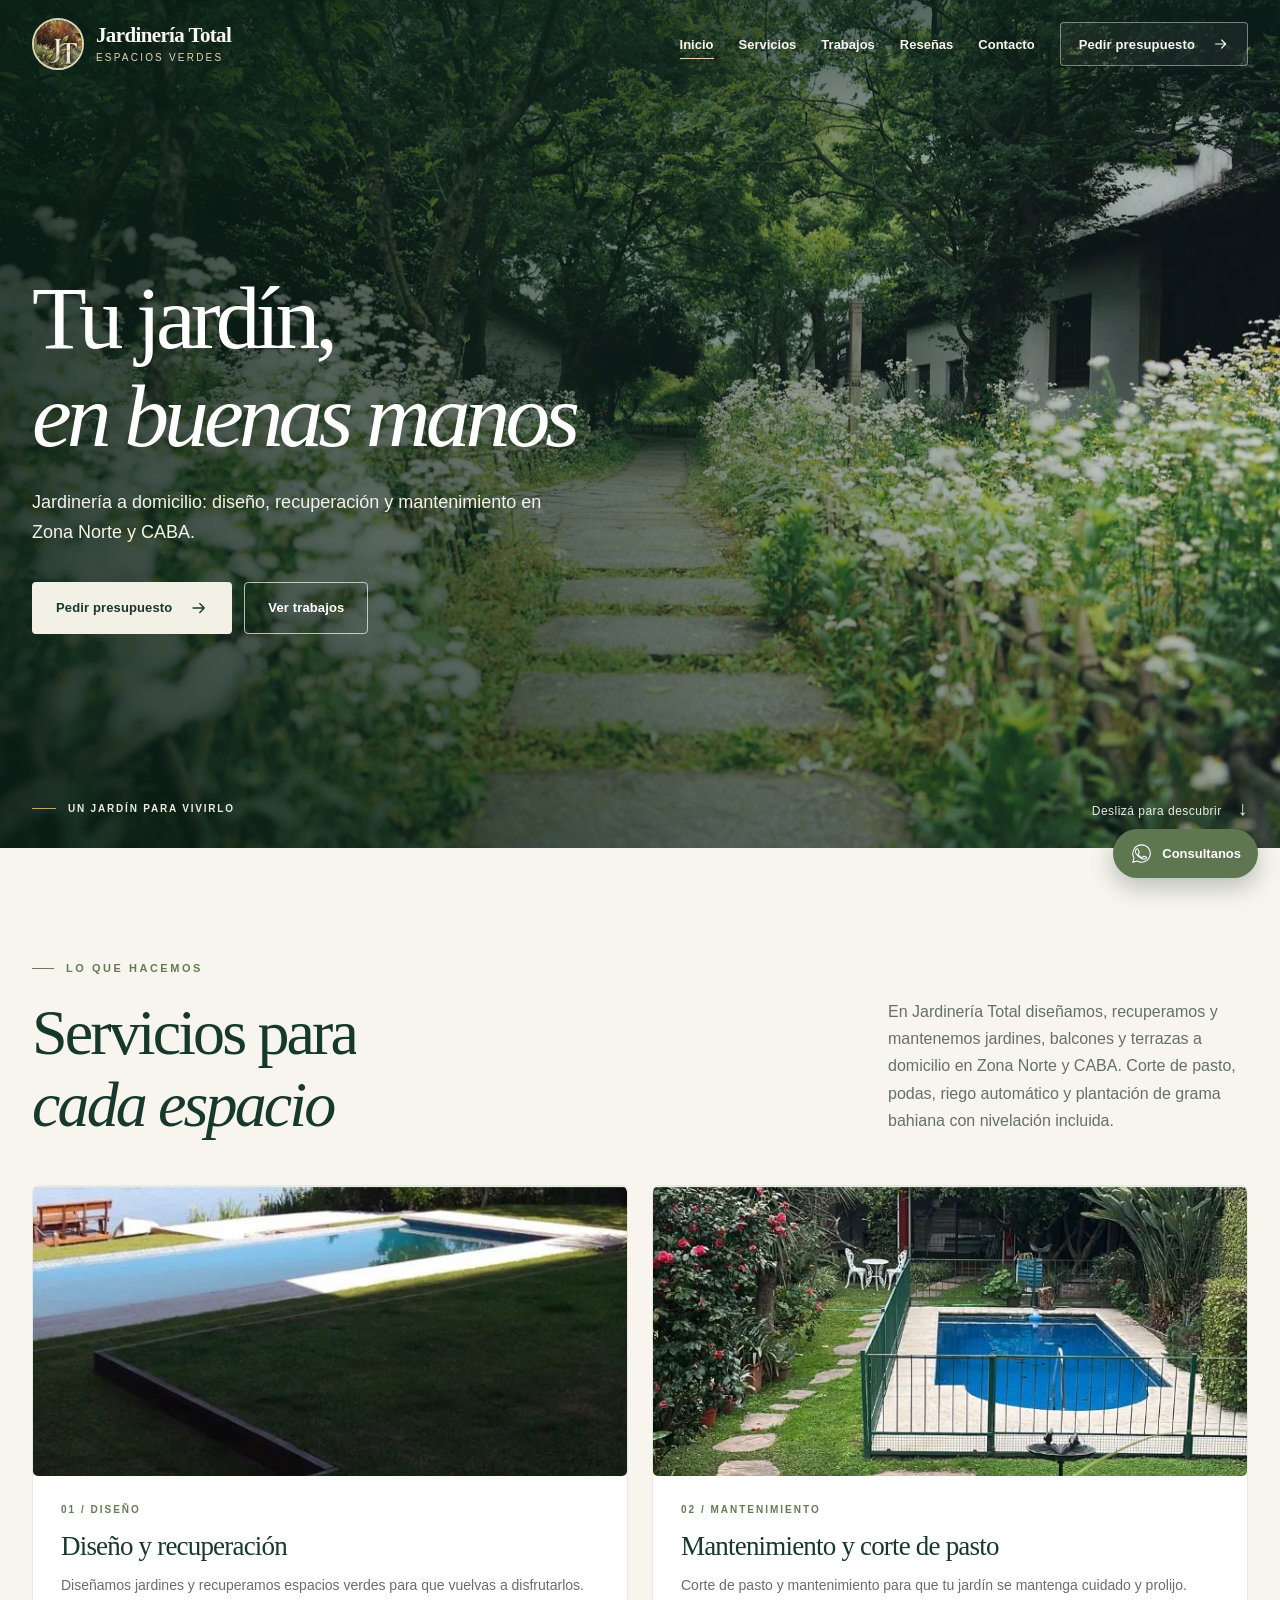
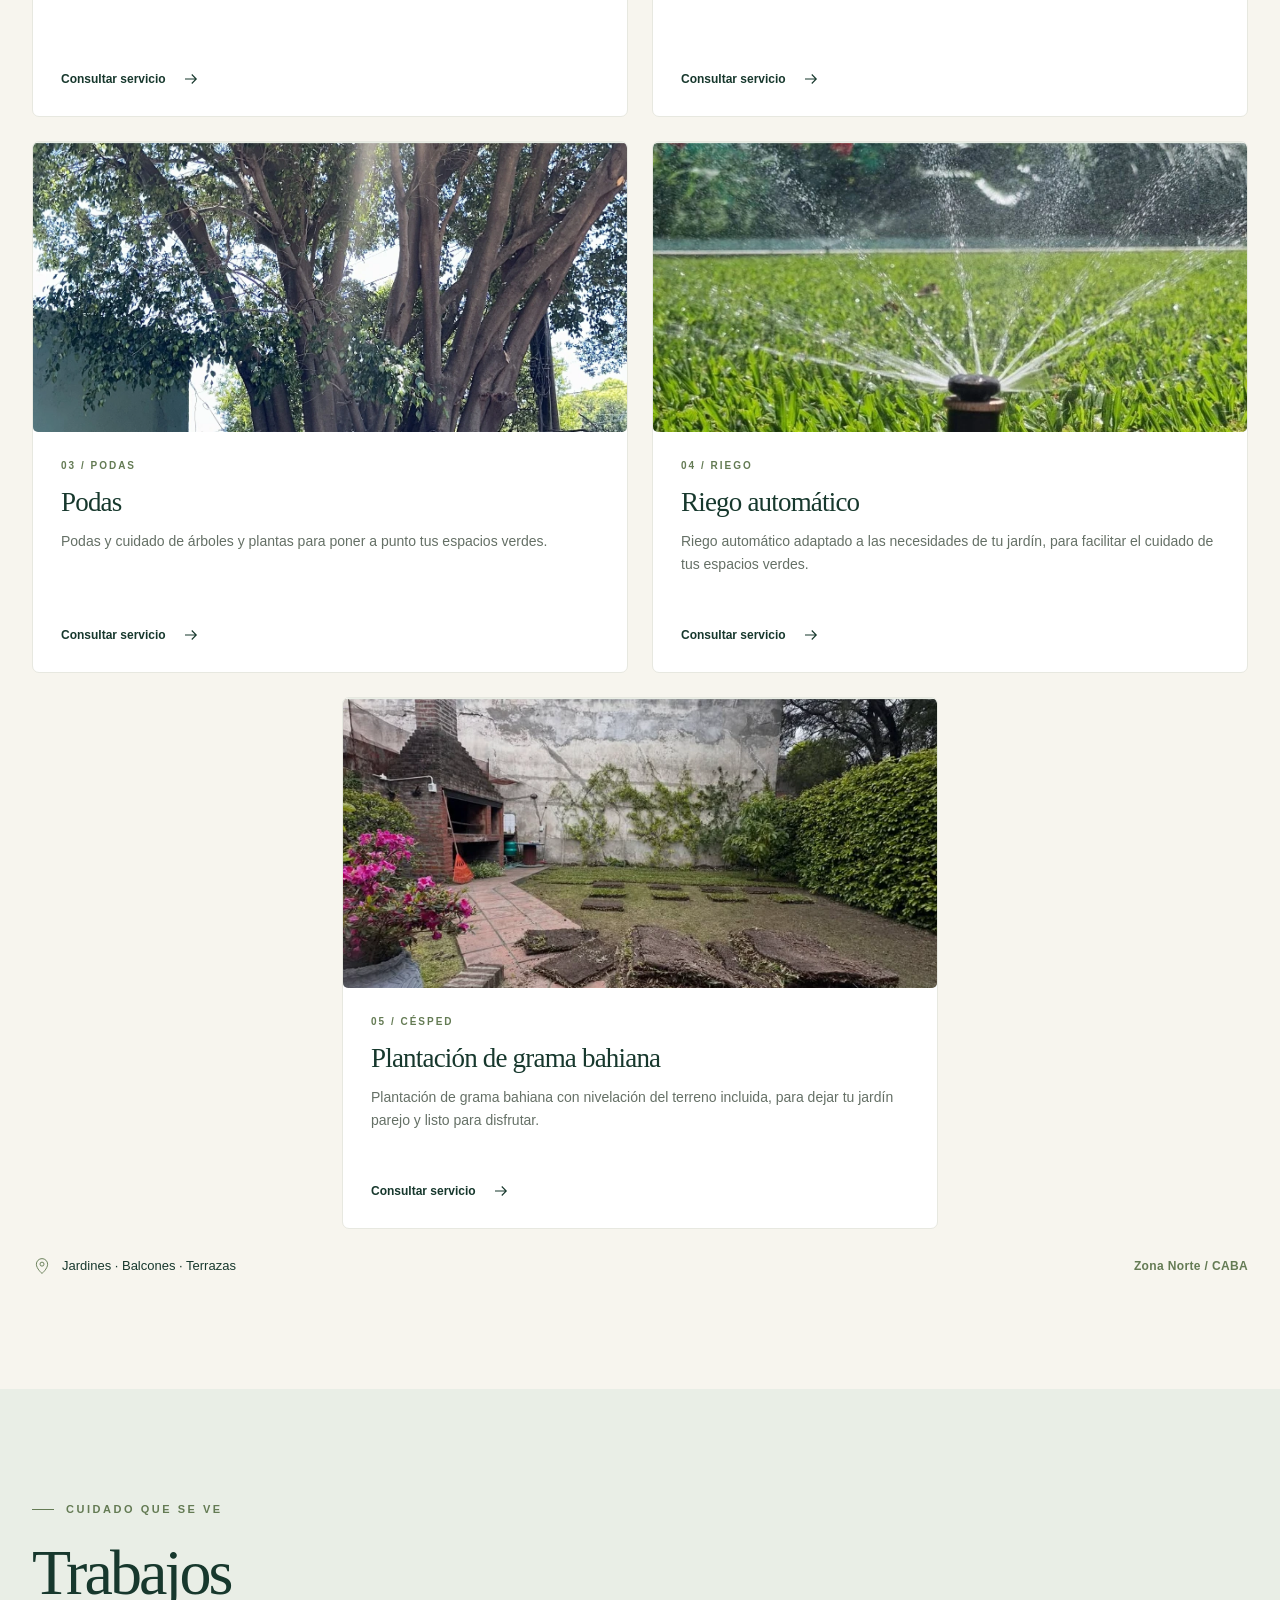
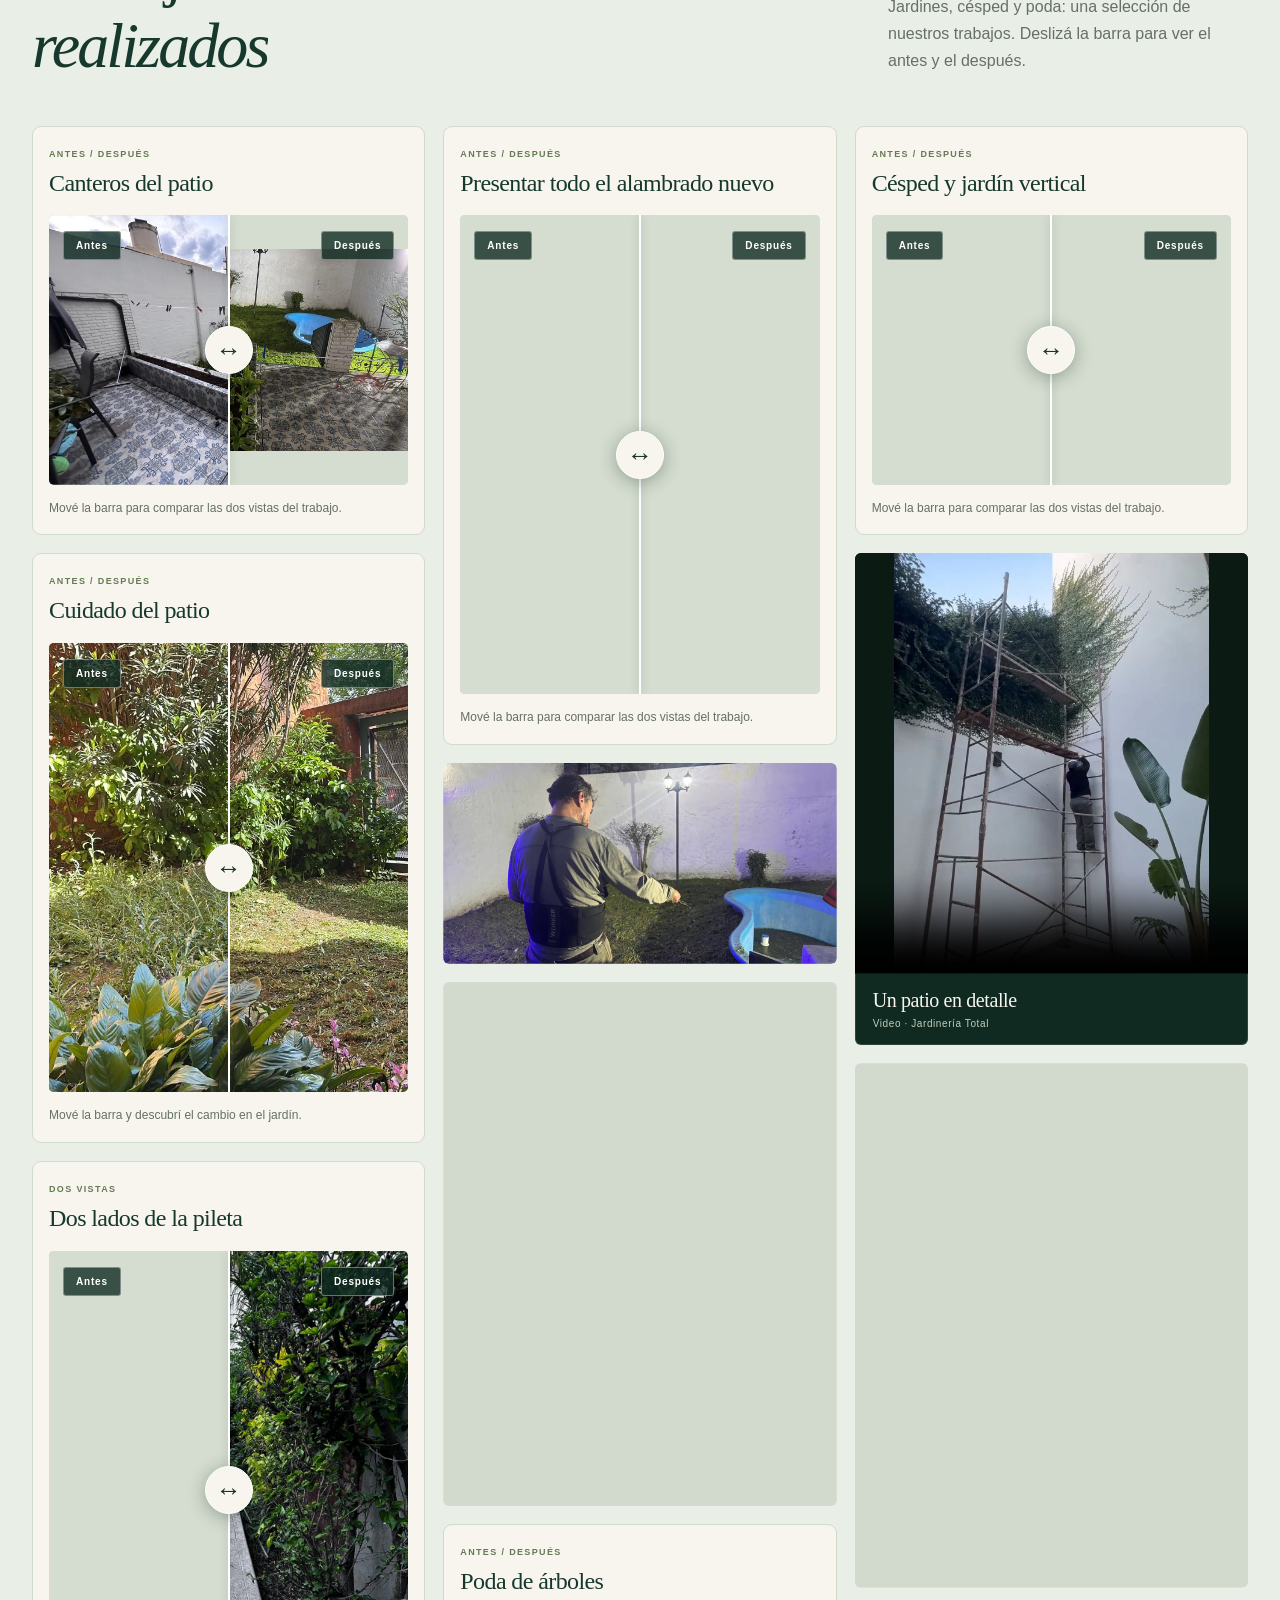
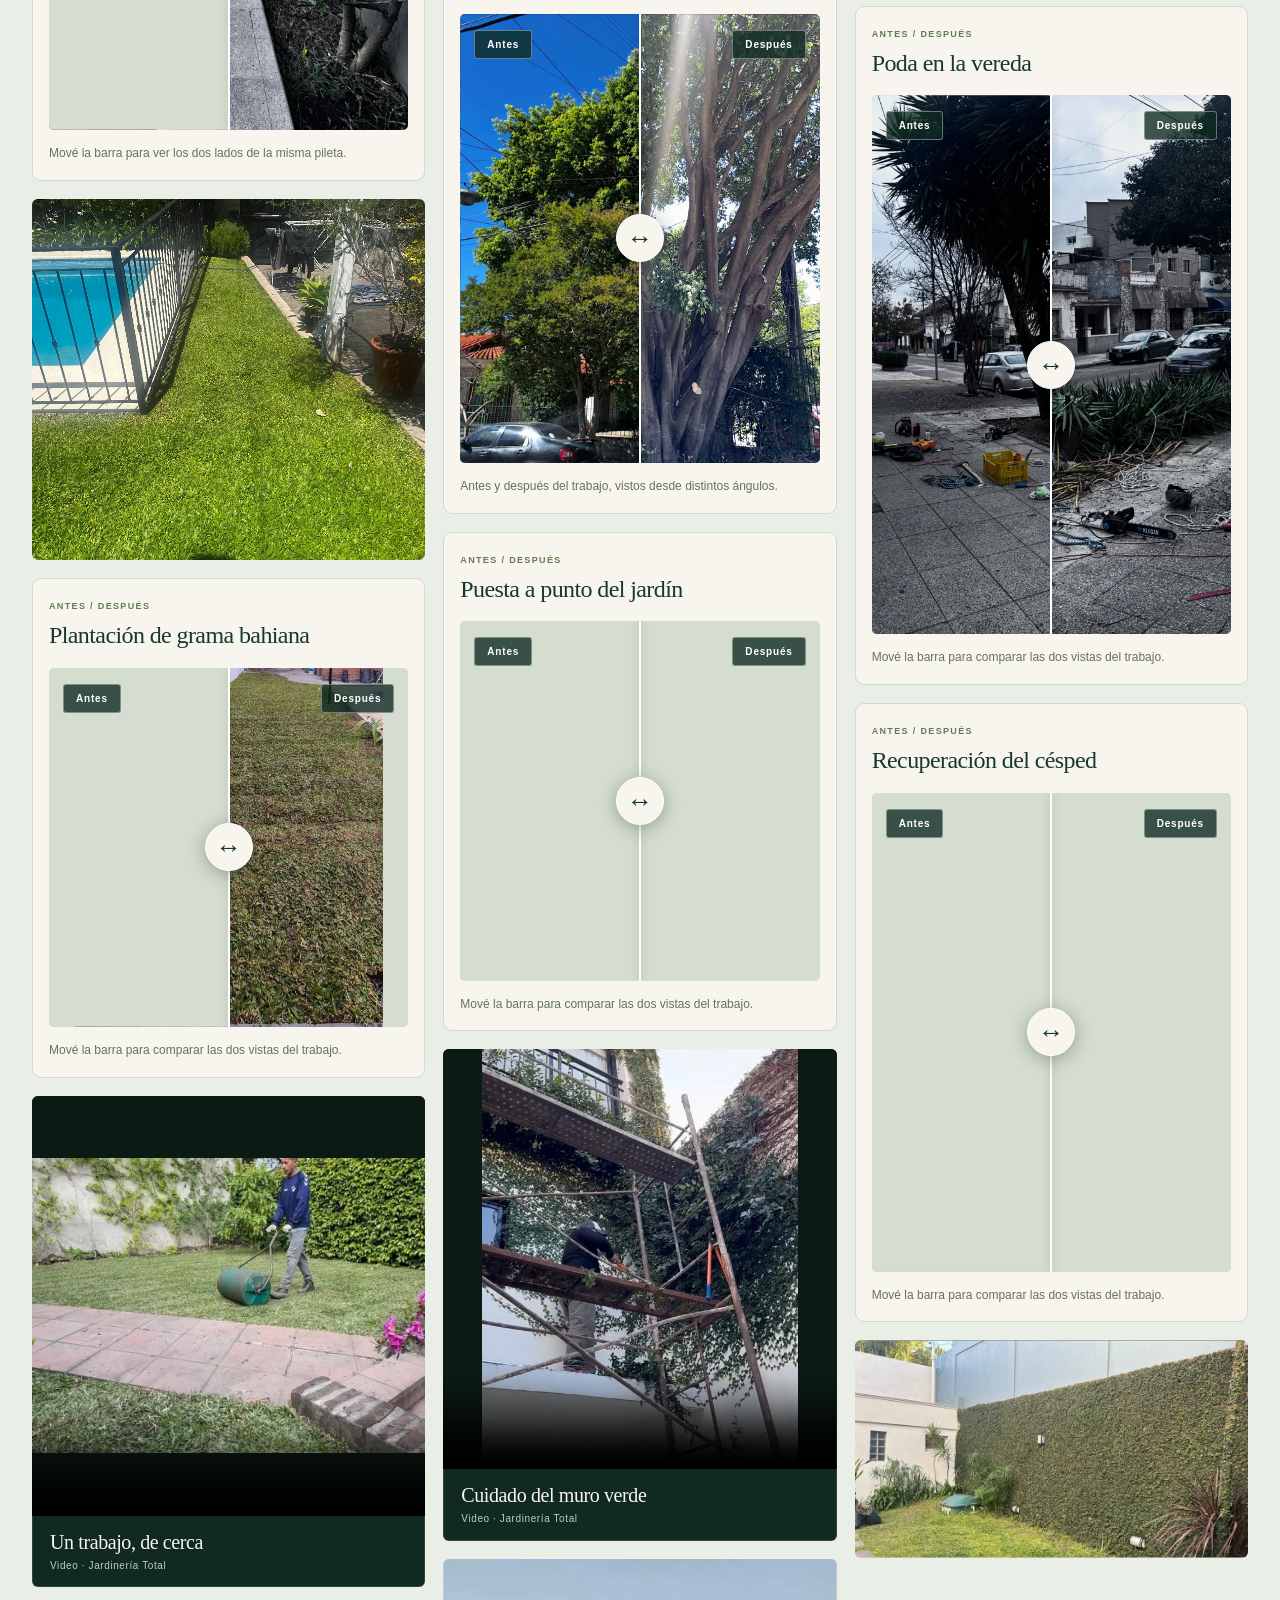
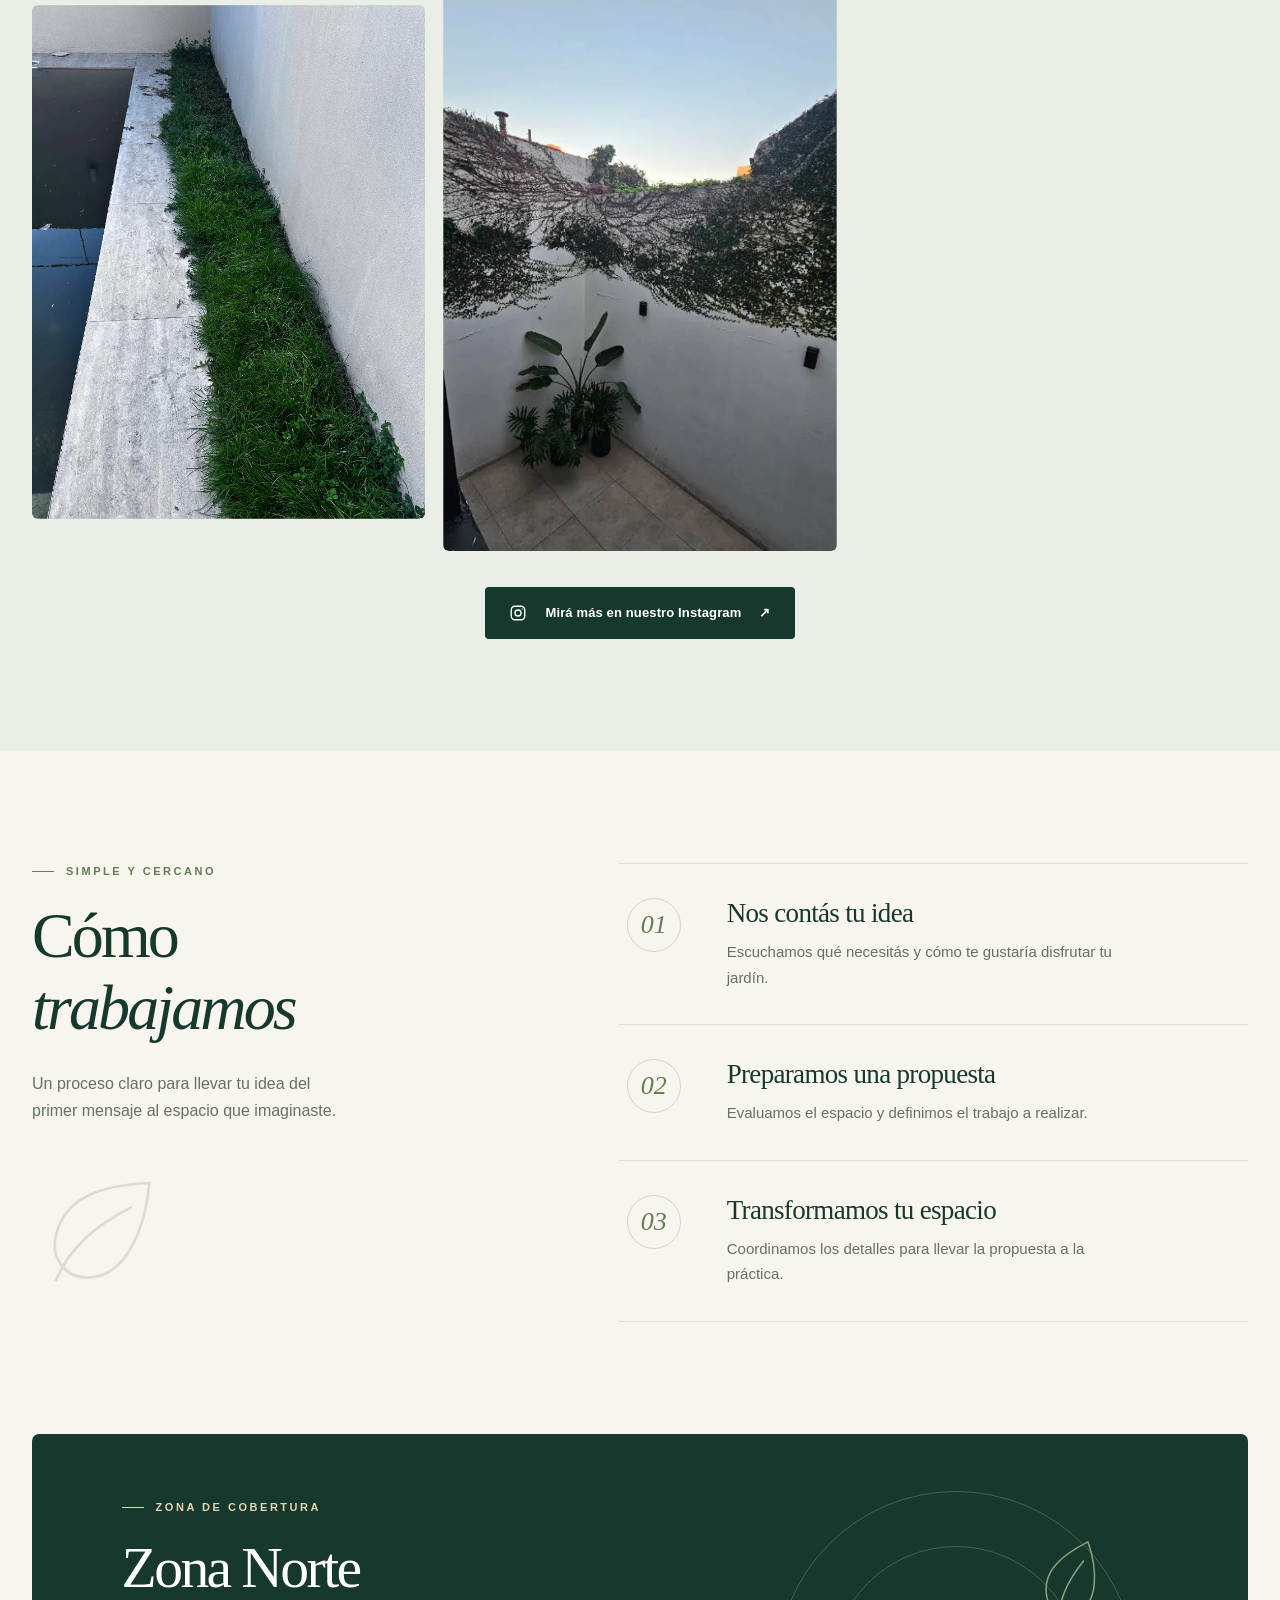
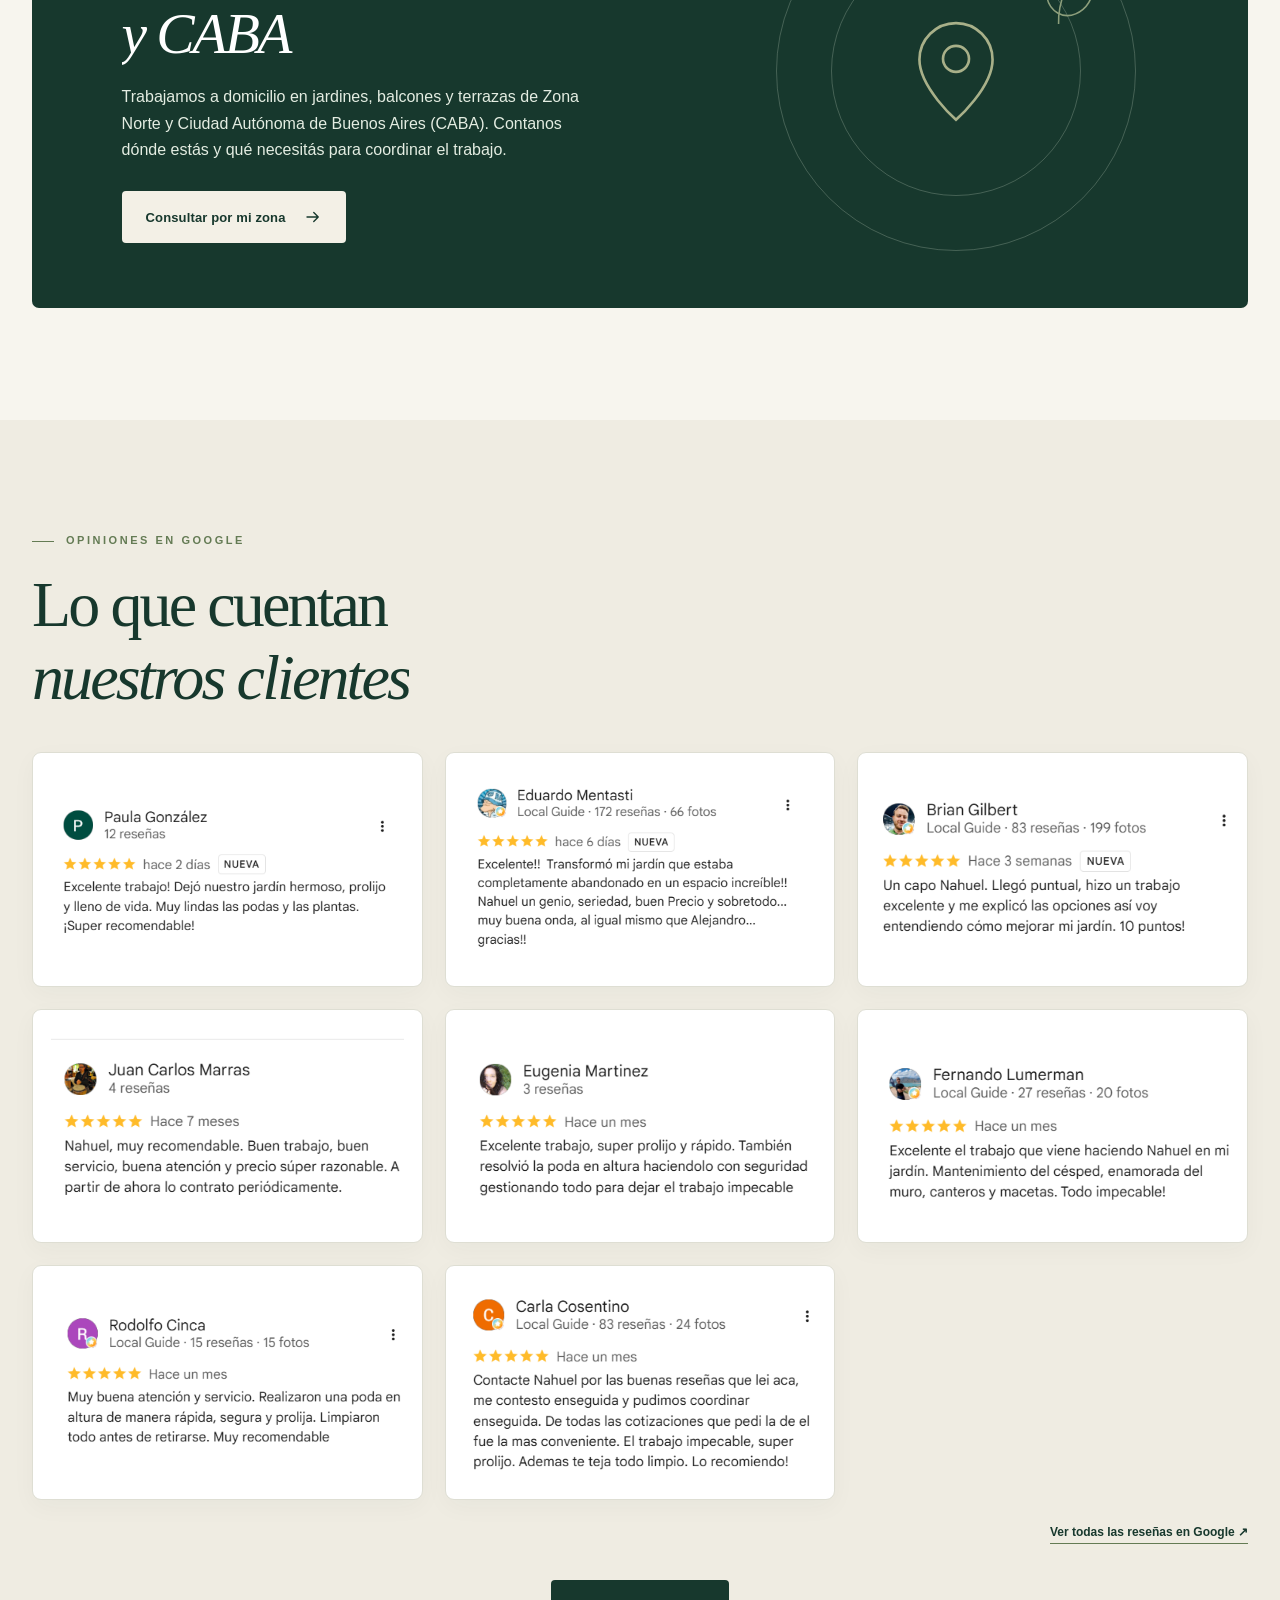
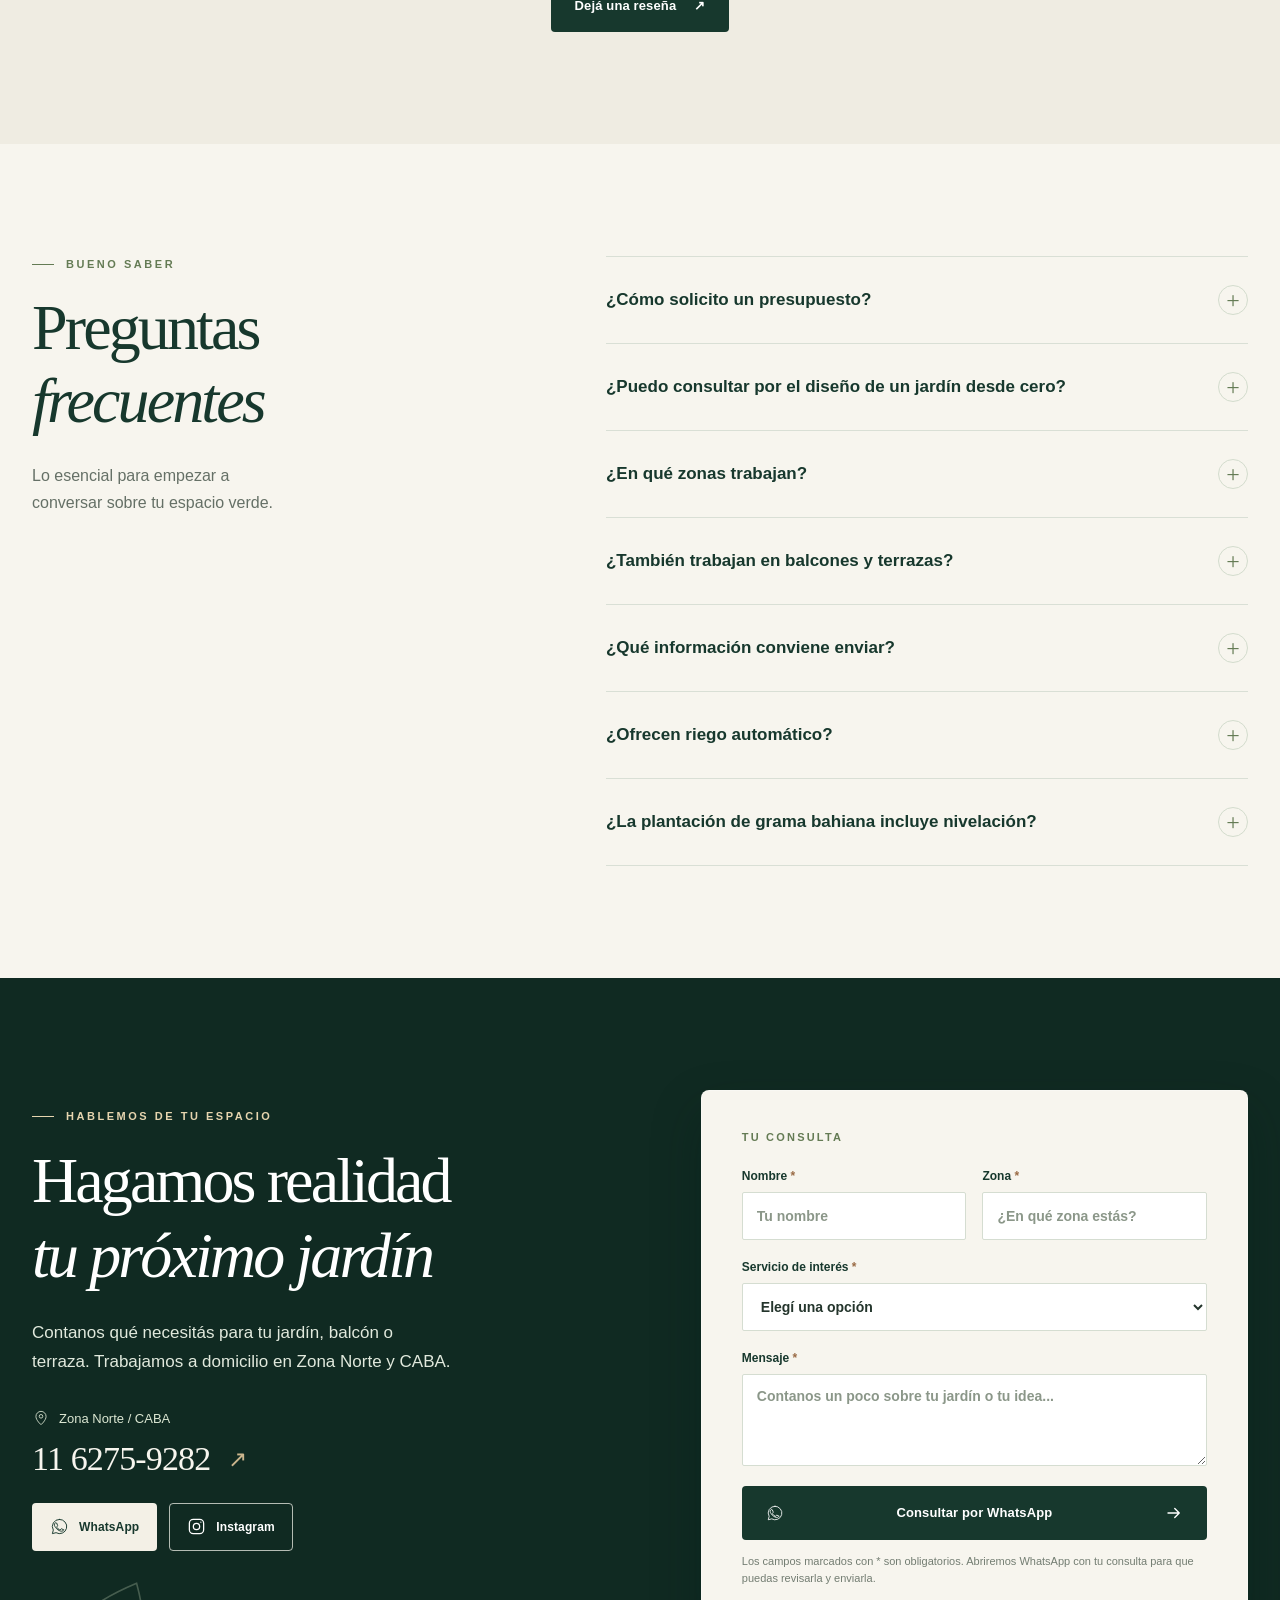
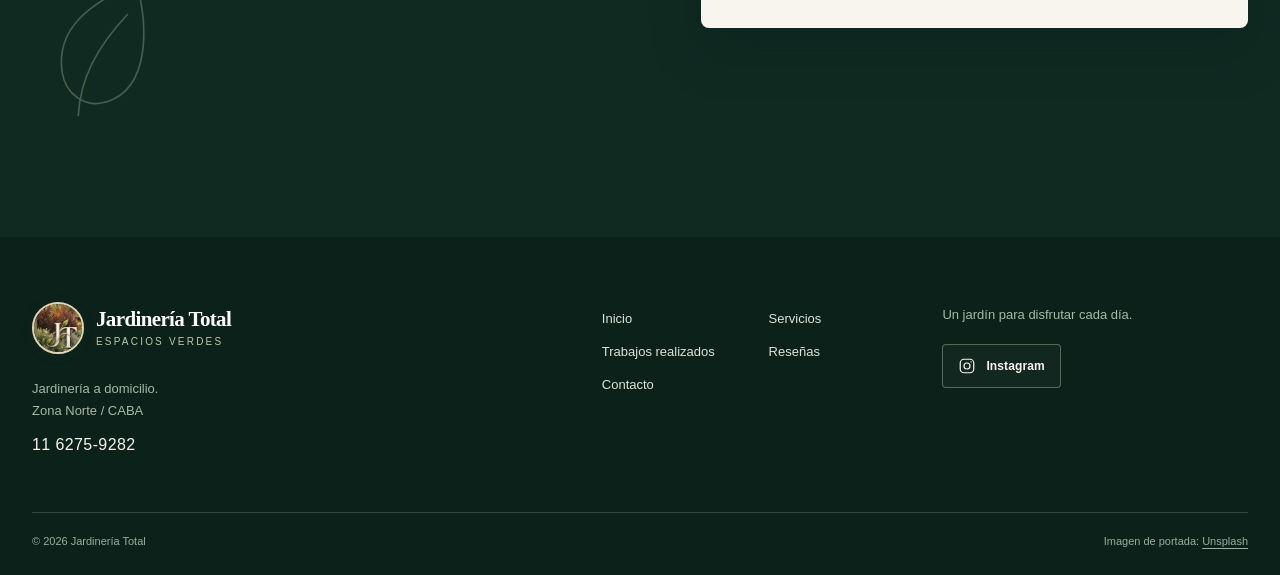
==== commit 0f8f8404: "Agregar verificación de Google Search Console" ====
--- a/index.html
+++ b/index.html
@@ -2,6 +2,7 @@
 <html lang="es-AR" data-motion="full">
 <head>
 <meta charset="utf-8">
+<meta name="google-site-verification" content="UxBBEBqodpjecNaTIP5ZQAJ02Vr8aTKM6UGJ9Da0d8Y" />
 <meta name="viewport" content="width=device-width, initial-scale=1">
 <meta name="theme-color" content="#17382d">
 <meta name="description" content="Jardinería a domicilio en Zona Norte y CABA. Diseño, mantenimiento, podas, riego automático y grama bahiana con nivelación. Pedí tu presupuesto.">
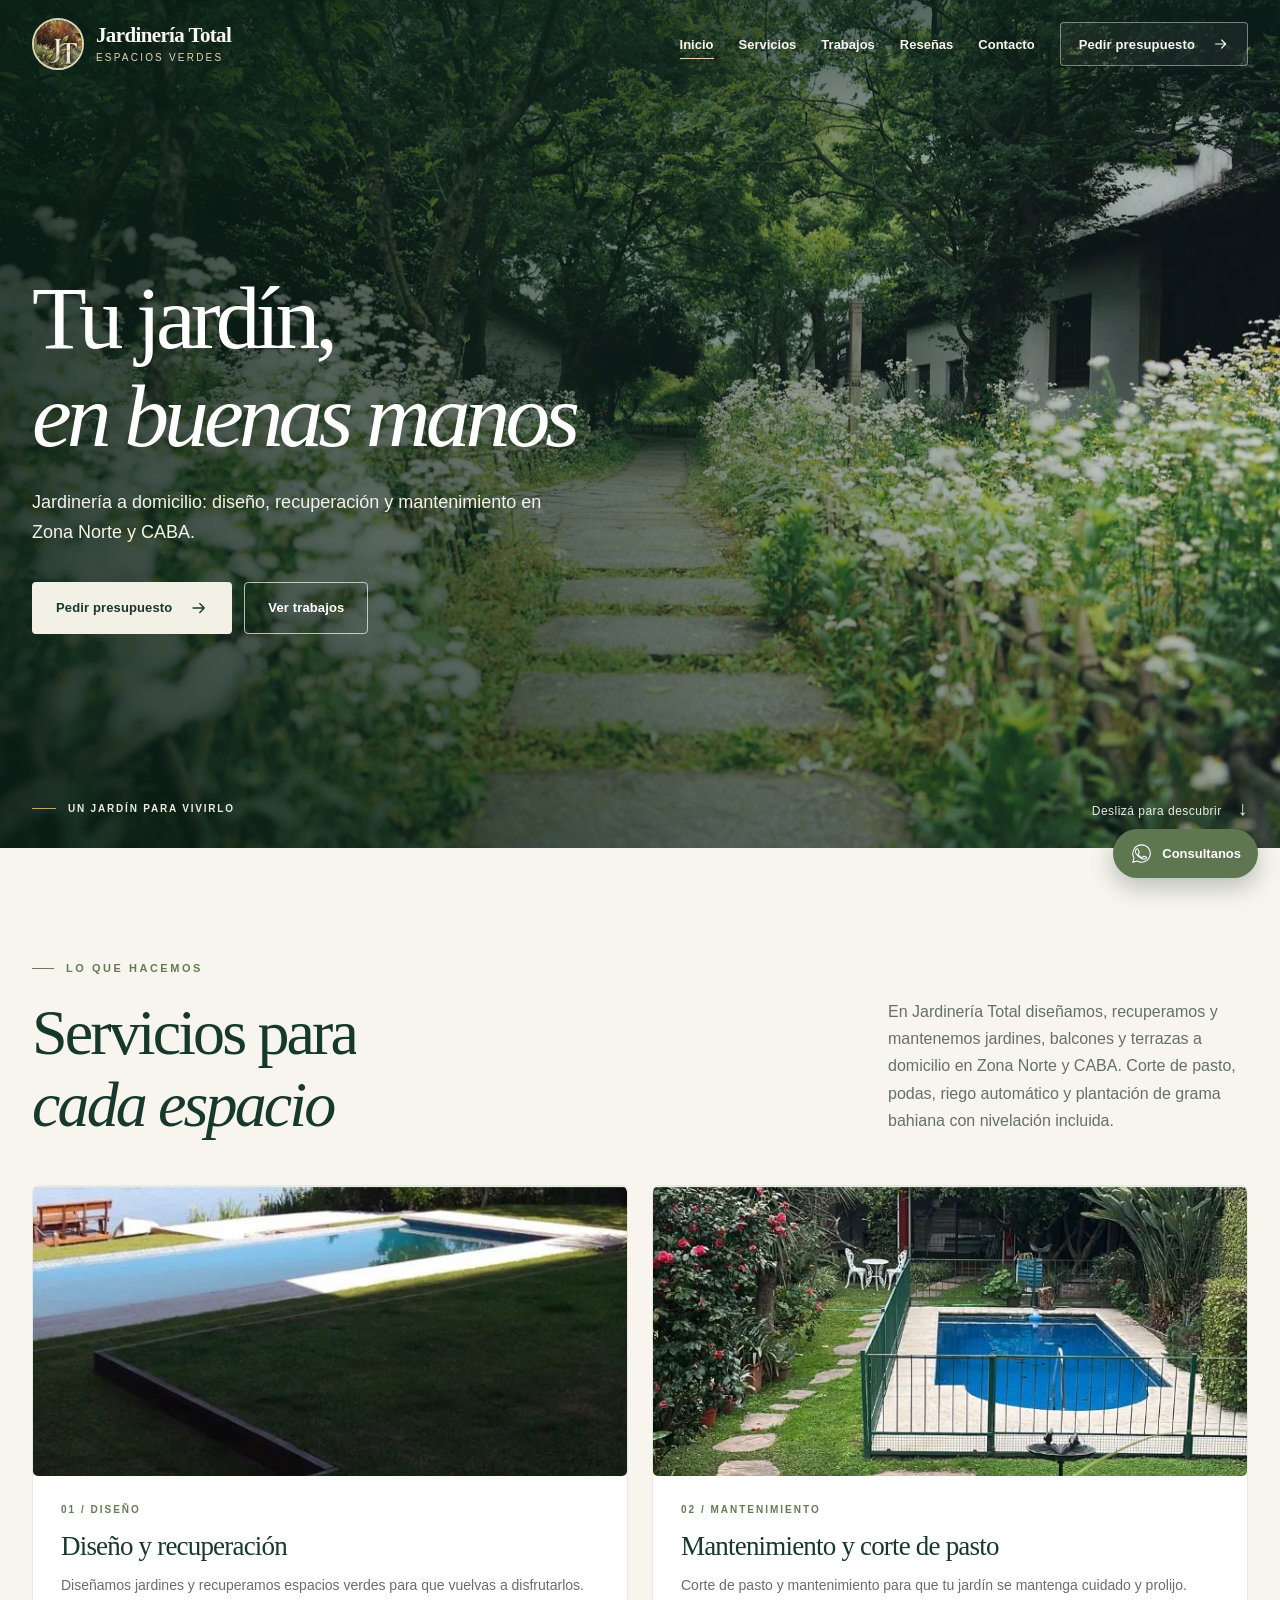
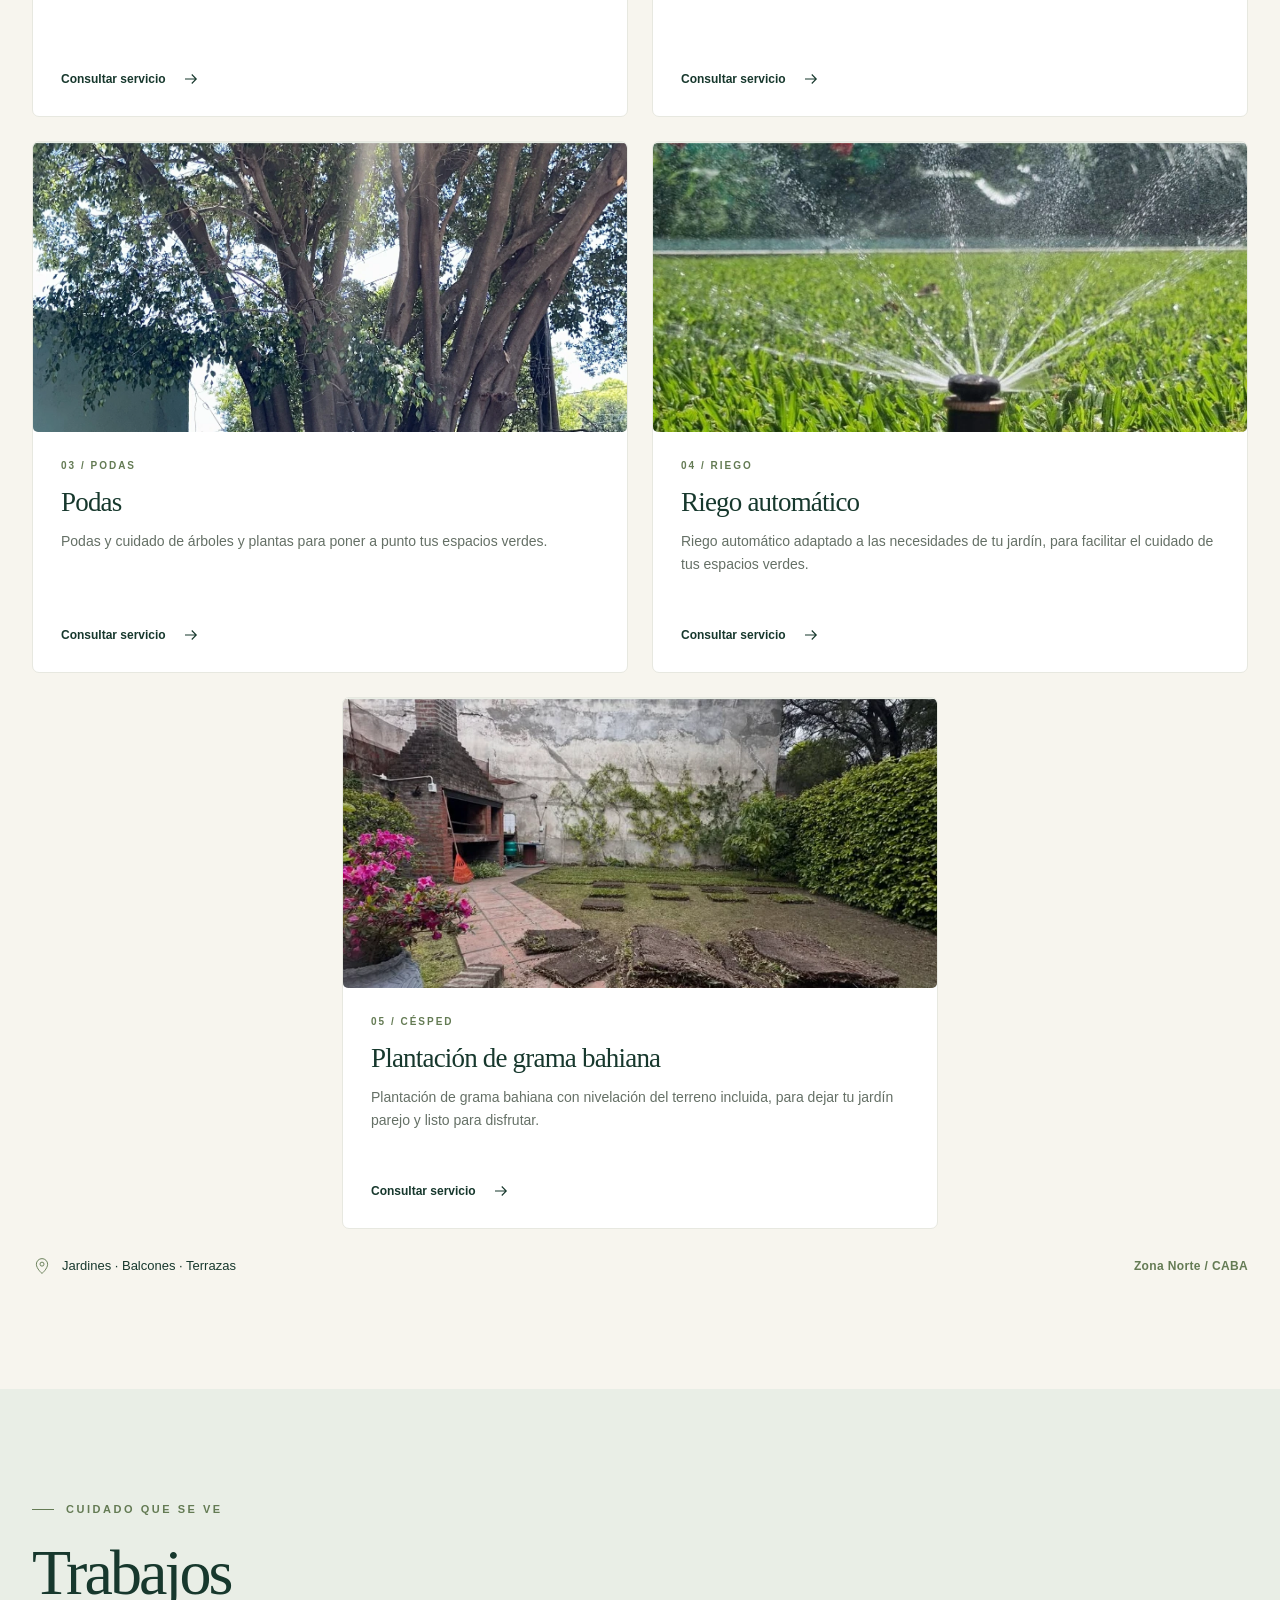
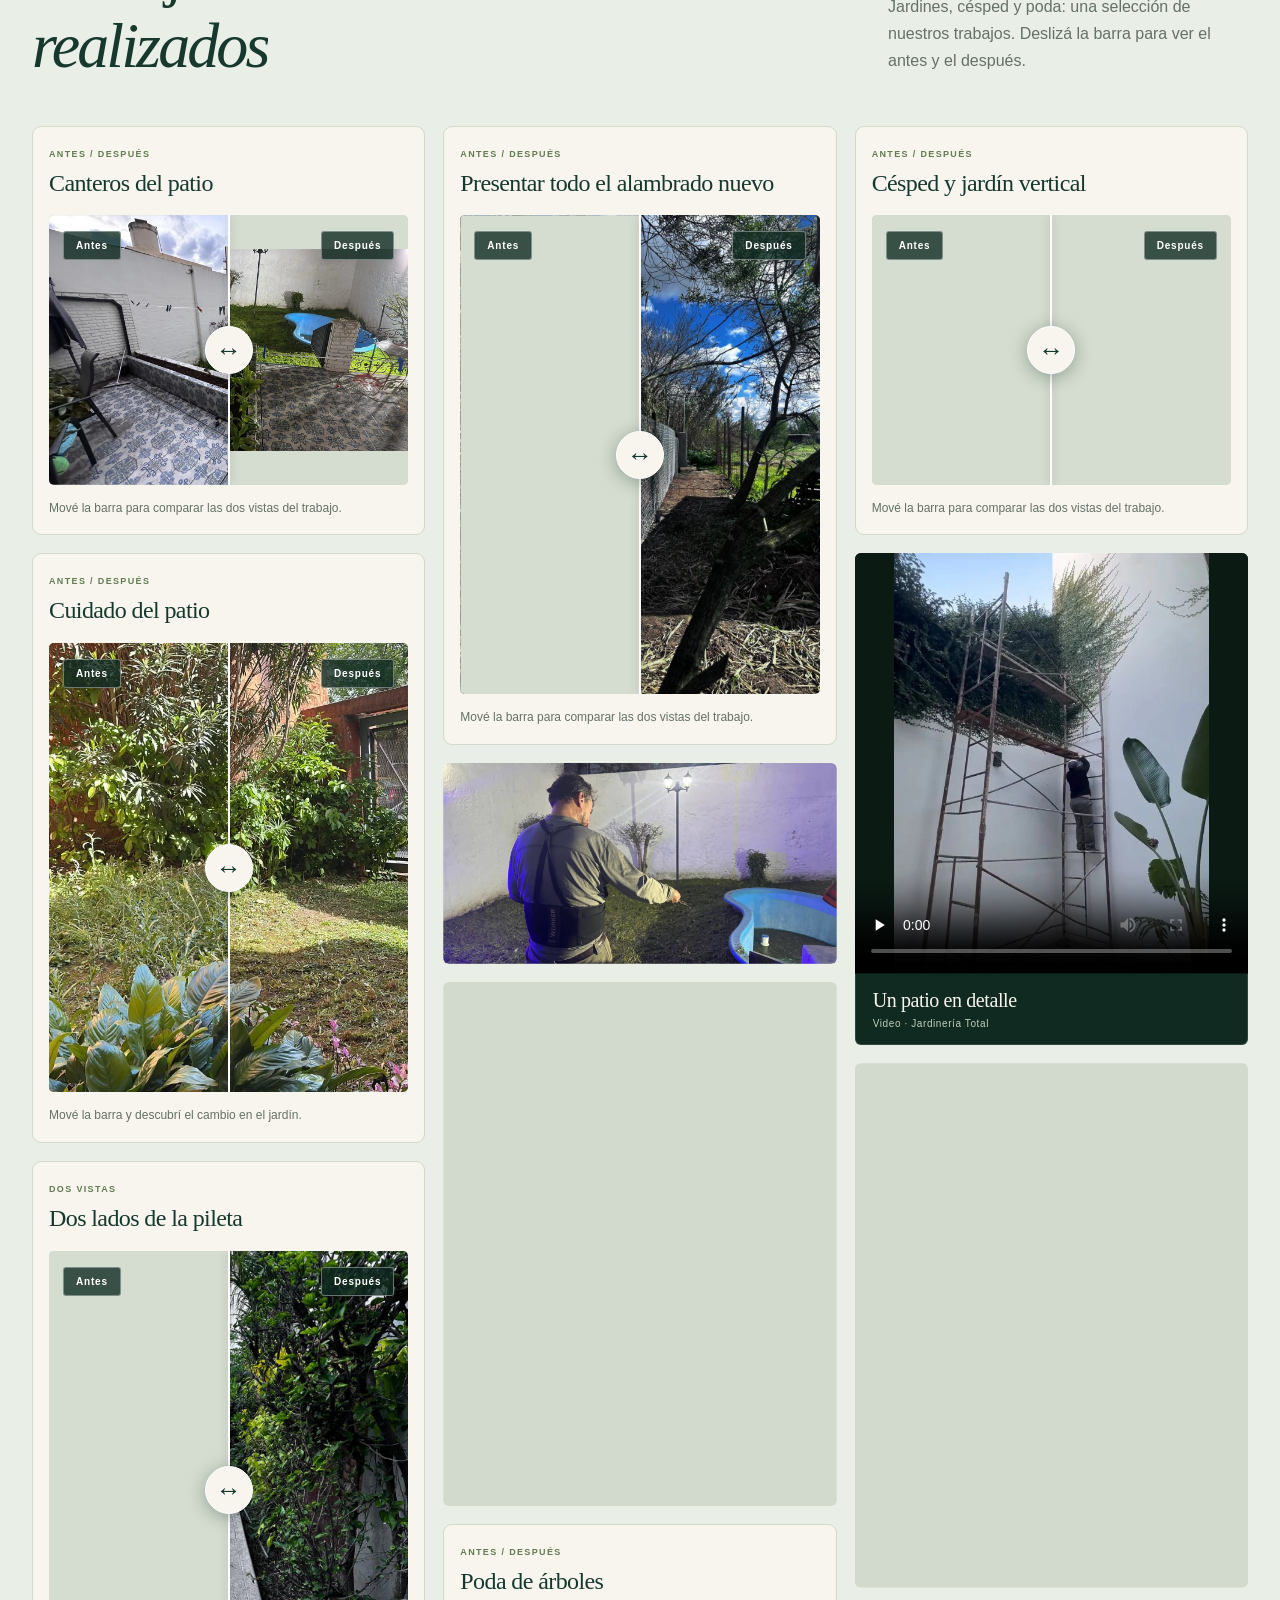
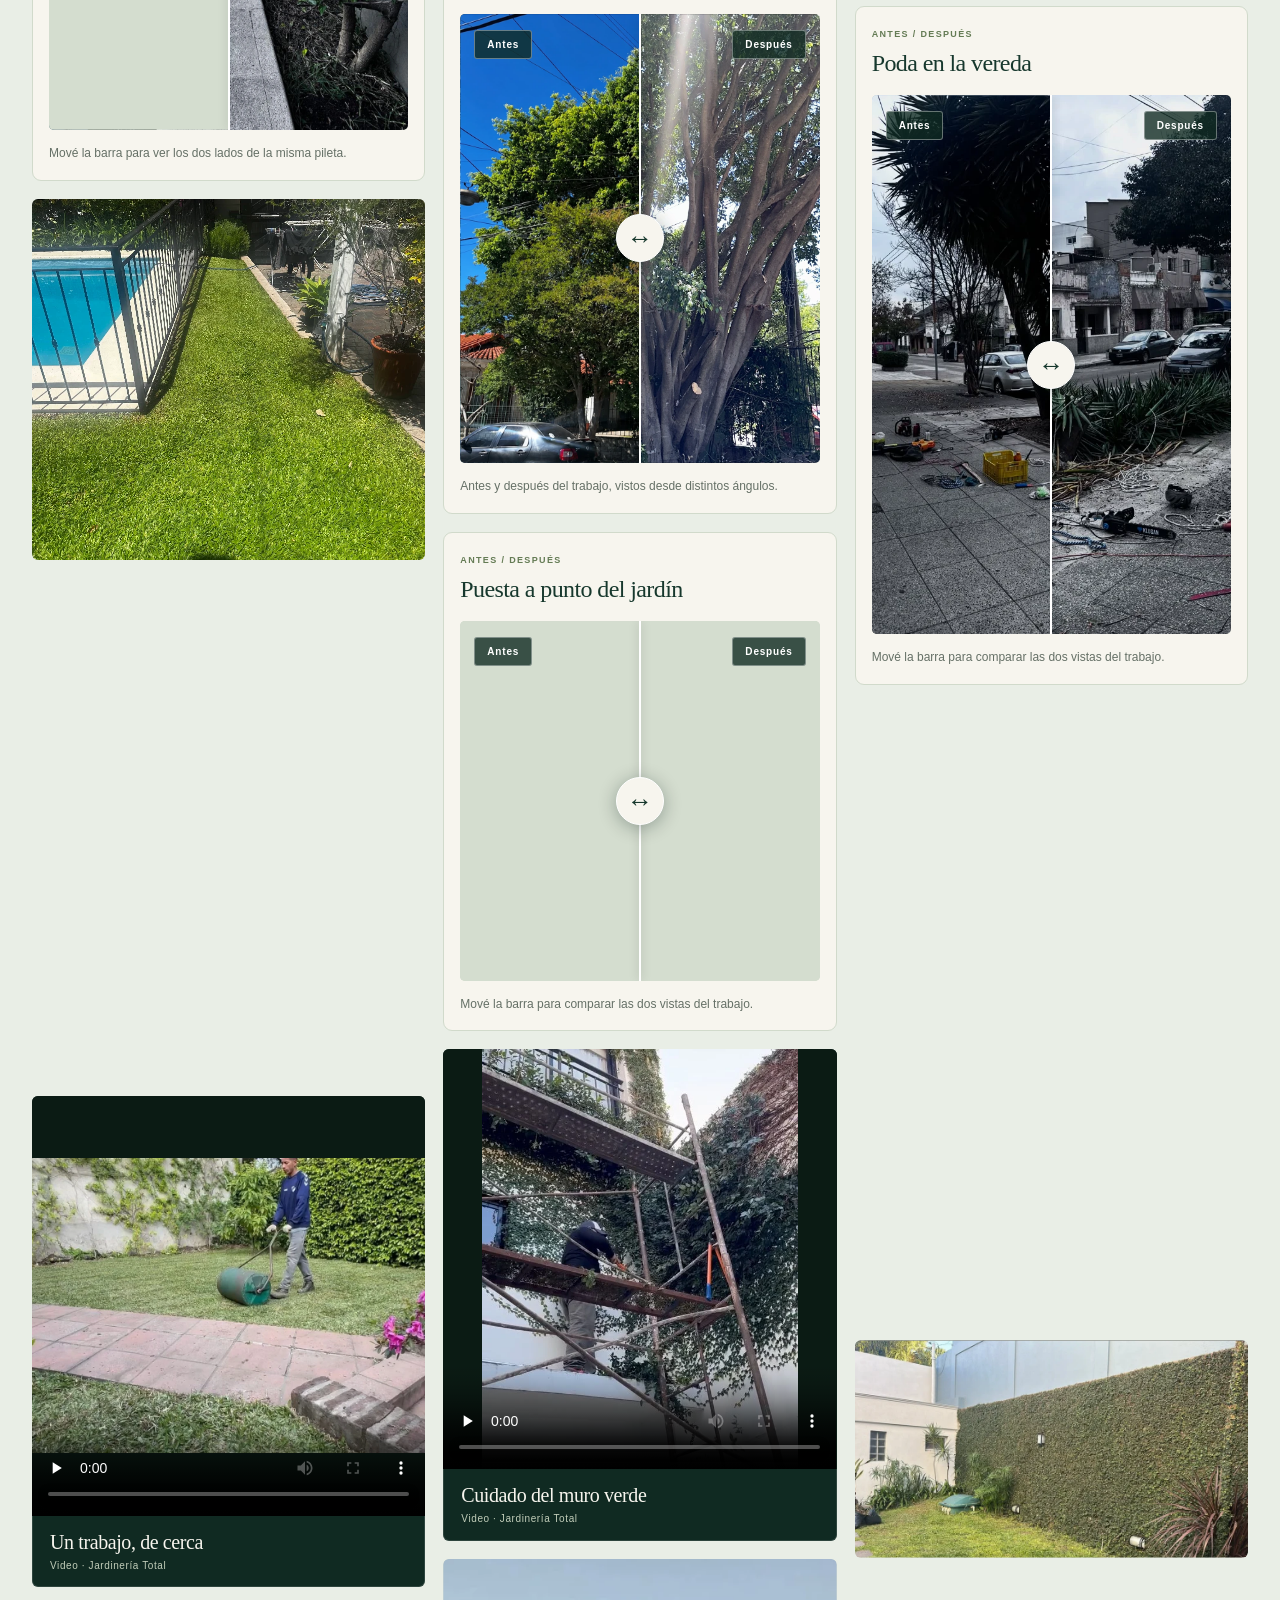
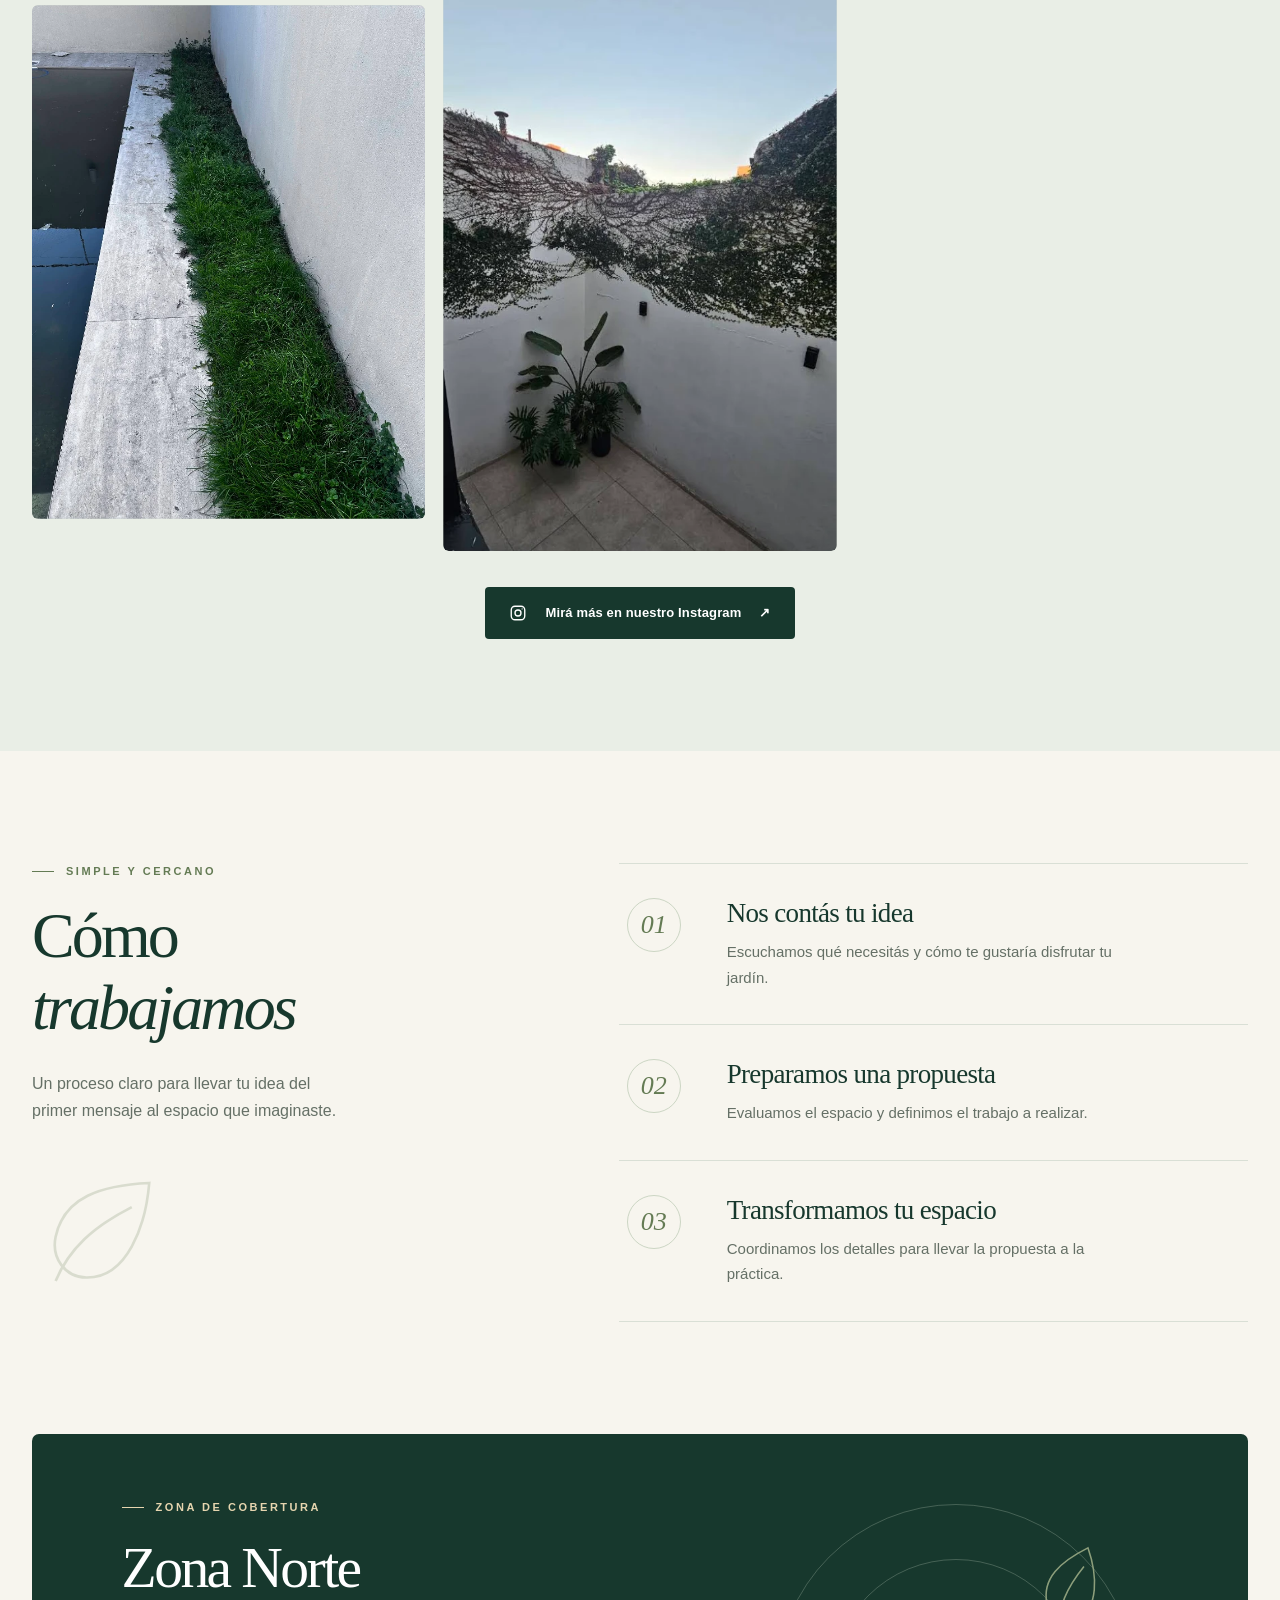
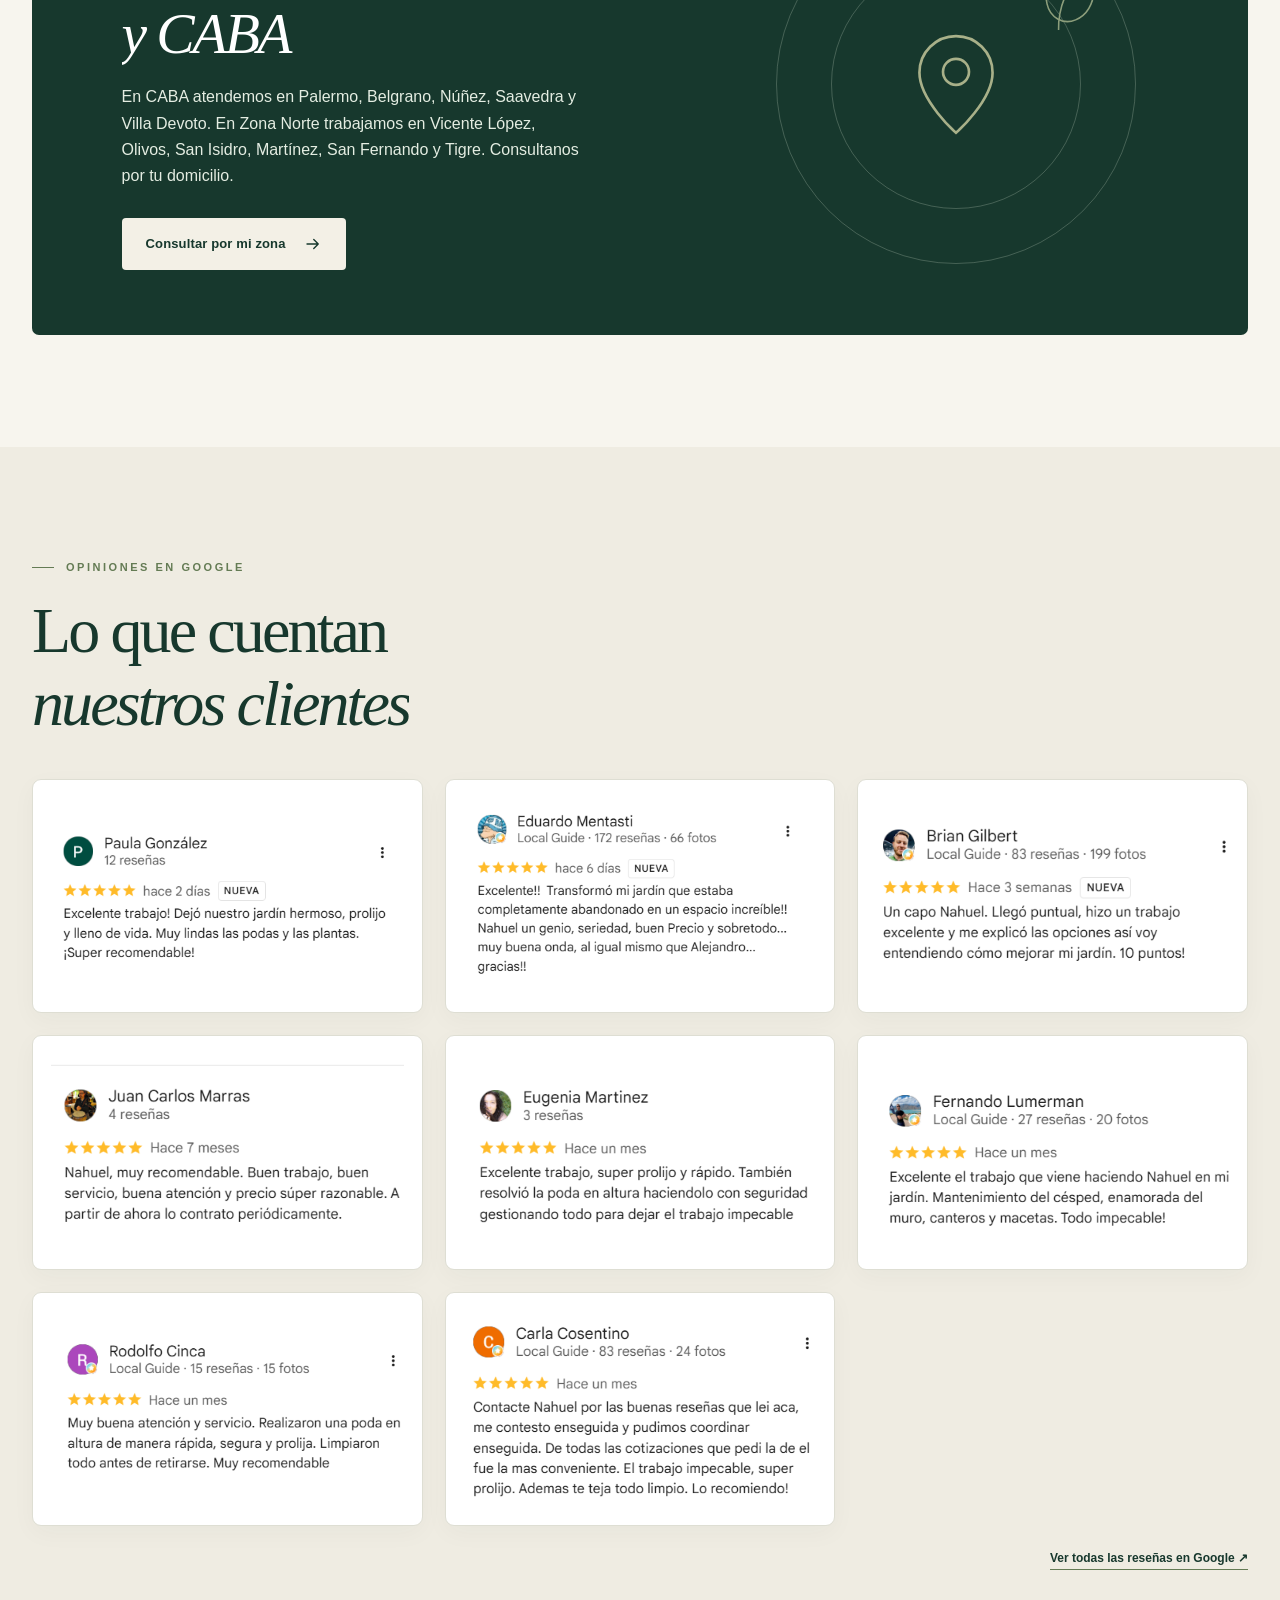
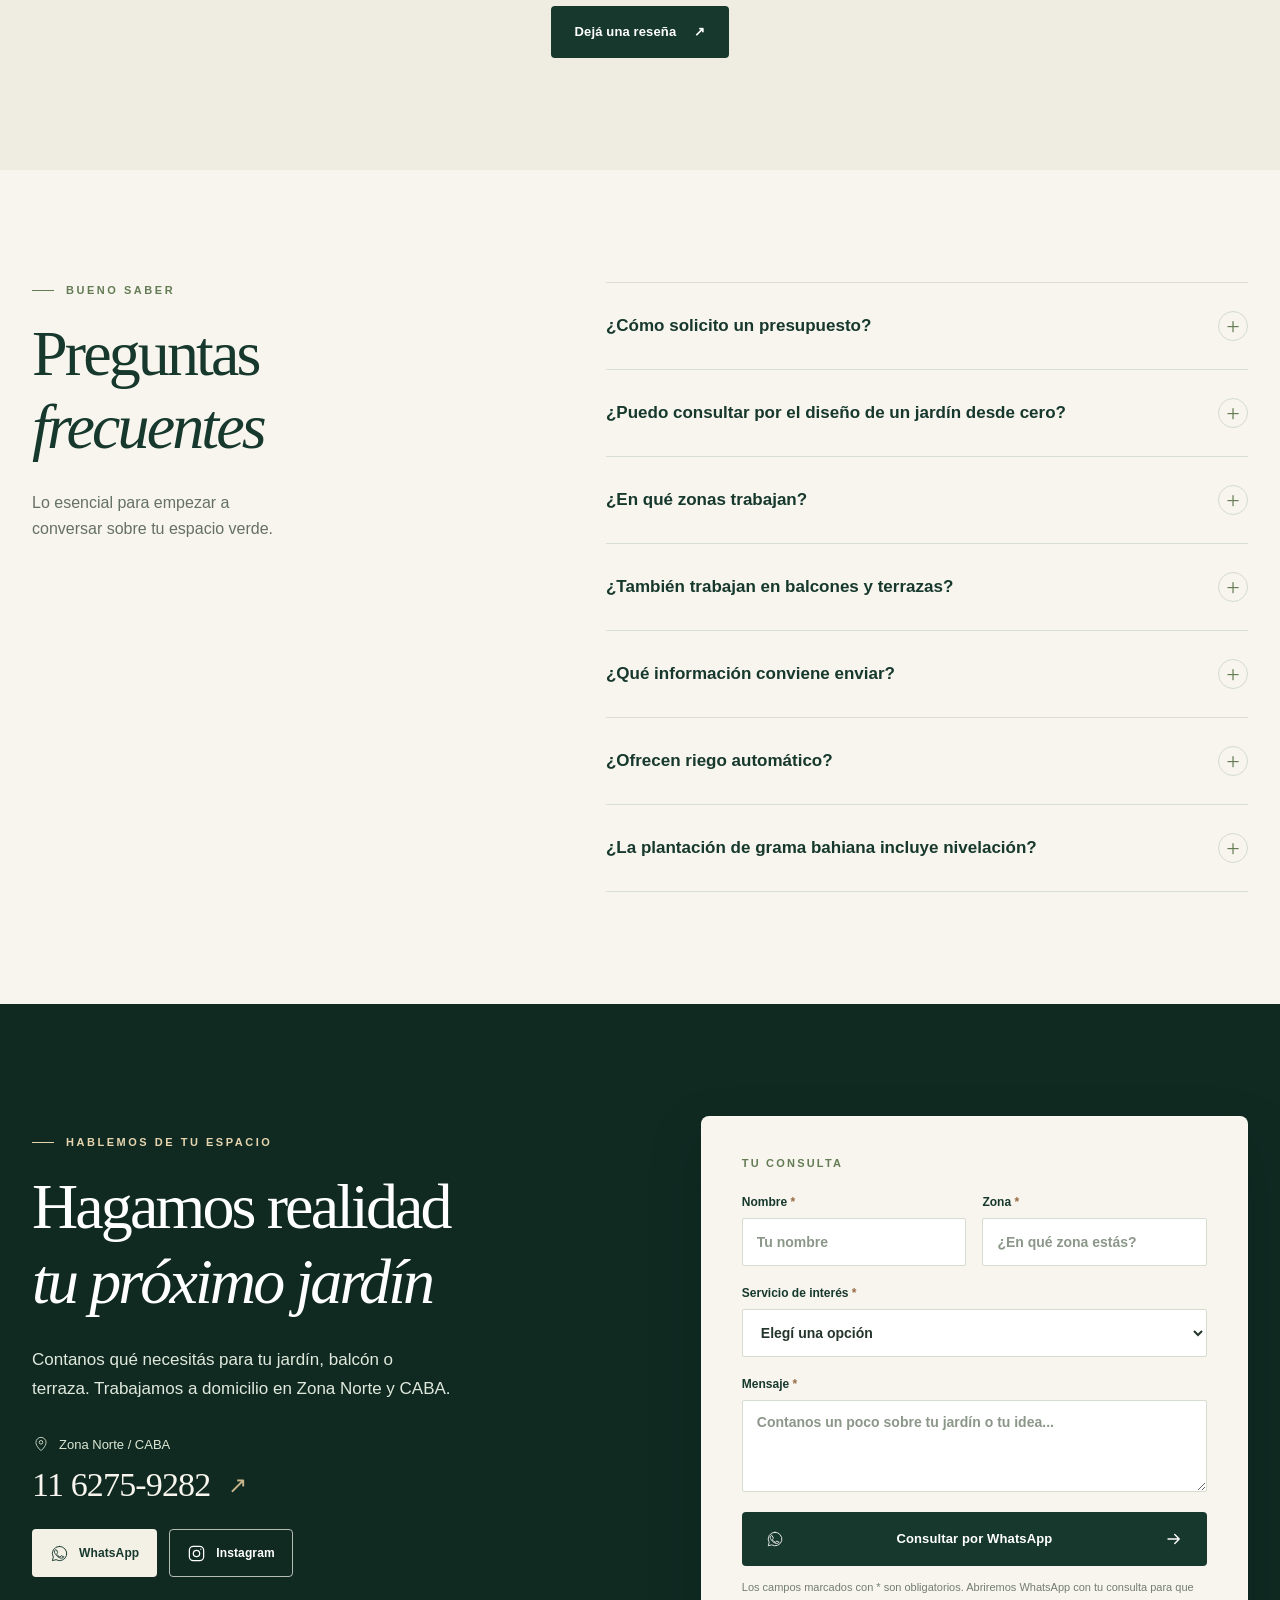
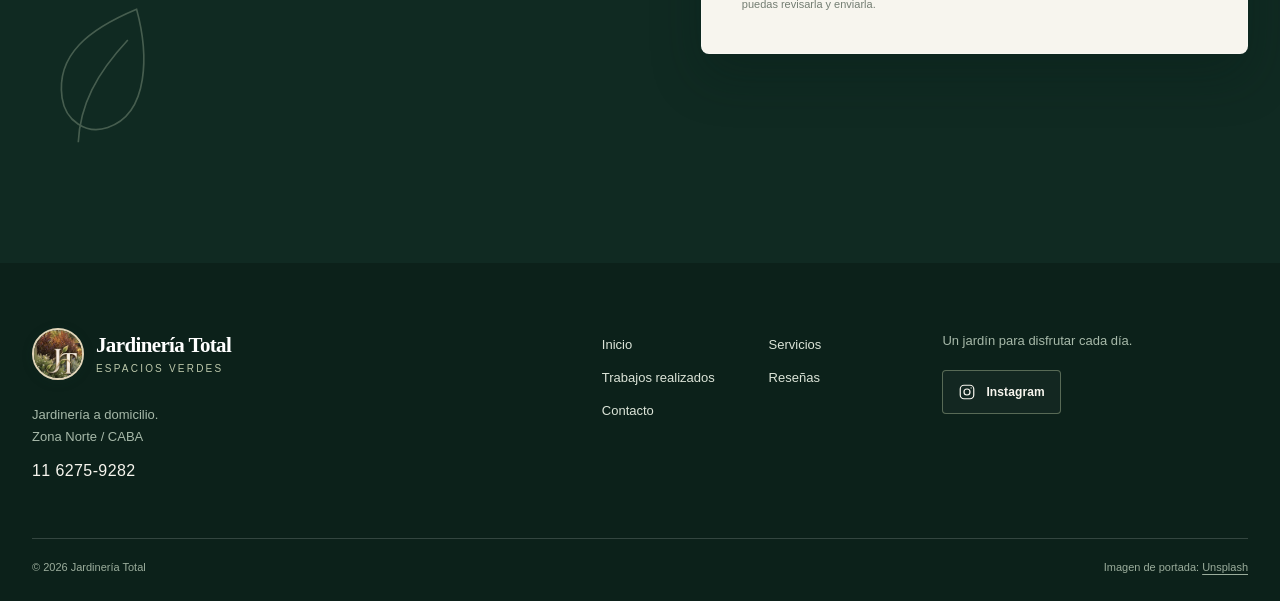
==== commit b360befc: "Publicar páginas de servicios y cobertura para SEO" ====
--- a/index.html
+++ b/index.html
@@ -30,7 +30,7 @@
 <link rel="apple-touch-icon" href="assets/favicon-192.png">
 <script src="boot.js?v=always-effects-20261027"></script>
 <link rel="stylesheet" href="styles.css?v=servicios-grama-riego-20261029">
-<script src="config.js?v=contacto-20261027" defer></script><script src="script.js?v=contacto-20261027" defer></script><script src="motion.js?v=servicios-whatsapp-20261102" defer></script><script src="cinema.js?v=always-effects-20261027" defer></script><script src="works.js?v=dos-lados-pileta-20261030" defer></script>
+<script src="config.js?v=contacto-20261027" defer></script><script src="script.js?v=paginas-seo-20261118" defer></script><script src="motion.js?v=paginas-seo-20261118" defer></script><script src="cinema.js?v=always-effects-20261027" defer></script><script src="works.js?v=dos-lados-pileta-20261030" defer></script>
 <script type="application/ld+json">
 {
   "@context": "https://schema.org",
@@ -64,6 +64,50 @@
         {
           "@type": "City",
           "name": "Ciudad Autónoma de Buenos Aires"
+        },
+        {
+          "@type": "Place",
+          "name": "Vicente López"
+        },
+        {
+          "@type": "Place",
+          "name": "Olivos"
+        },
+        {
+          "@type": "Place",
+          "name": "San Isidro"
+        },
+        {
+          "@type": "Place",
+          "name": "Martínez"
+        },
+        {
+          "@type": "Place",
+          "name": "San Fernando"
+        },
+        {
+          "@type": "Place",
+          "name": "Tigre"
+        },
+        {
+          "@type": "Place",
+          "name": "Belgrano"
+        },
+        {
+          "@type": "Place",
+          "name": "Palermo"
+        },
+        {
+          "@type": "Place",
+          "name": "Núñez"
+        },
+        {
+          "@type": "Place",
+          "name": "Saavedra"
+        },
+        {
+          "@type": "Place",
+          "name": "Villa Devoto"
         }
       ],
       "contactPoint": {
@@ -153,7 +197,7 @@
       "name": "Diseño y recuperación",
       "serviceType": "Diseño y recuperación",
       "description": "Diseñamos jardines y recuperamos espacios verdes para que vuelvas a disfrutarlos.",
-      "url": "https://www.jardineria-total.com/#servicio-diseno-recuperacion",
+      "url": "https://www.jardineria-total.com/diseno-de-jardines-zona-norte-caba",
       "provider": {
         "@id": "https://www.jardineria-total.com/#negocio"
       },
@@ -165,6 +209,50 @@
         {
           "@type": "City",
           "name": "Ciudad Autónoma de Buenos Aires"
+        },
+        {
+          "@type": "Place",
+          "name": "Vicente López"
+        },
+        {
+          "@type": "Place",
+          "name": "Olivos"
+        },
+        {
+          "@type": "Place",
+          "name": "San Isidro"
+        },
+        {
+          "@type": "Place",
+          "name": "Martínez"
+        },
+        {
+          "@type": "Place",
+          "name": "San Fernando"
+        },
+        {
+          "@type": "Place",
+          "name": "Tigre"
+        },
+        {
+          "@type": "Place",
+          "name": "Belgrano"
+        },
+        {
+          "@type": "Place",
+          "name": "Palermo"
+        },
+        {
+          "@type": "Place",
+          "name": "Núñez"
+        },
+        {
+          "@type": "Place",
+          "name": "Saavedra"
+        },
+        {
+          "@type": "Place",
+          "name": "Villa Devoto"
         }
       ]
     },
@@ -174,7 +262,7 @@
       "name": "Mantenimiento y corte de pasto",
       "serviceType": "Mantenimiento y corte de pasto",
       "description": "Corte de pasto y mantenimiento para que tu jardín se mantenga cuidado y prolijo.",
-      "url": "https://www.jardineria-total.com/#servicio-mantenimiento",
+      "url": "https://www.jardineria-total.com/mantenimiento-de-jardines-zona-norte-caba",
       "provider": {
         "@id": "https://www.jardineria-total.com/#negocio"
       },
@@ -186,6 +274,50 @@
         {
           "@type": "City",
           "name": "Ciudad Autónoma de Buenos Aires"
+        },
+        {
+          "@type": "Place",
+          "name": "Vicente López"
+        },
+        {
+          "@type": "Place",
+          "name": "Olivos"
+        },
+        {
+          "@type": "Place",
+          "name": "San Isidro"
+        },
+        {
+          "@type": "Place",
+          "name": "Martínez"
+        },
+        {
+          "@type": "Place",
+          "name": "San Fernando"
+        },
+        {
+          "@type": "Place",
+          "name": "Tigre"
+        },
+        {
+          "@type": "Place",
+          "name": "Belgrano"
+        },
+        {
+          "@type": "Place",
+          "name": "Palermo"
+        },
+        {
+          "@type": "Place",
+          "name": "Núñez"
+        },
+        {
+          "@type": "Place",
+          "name": "Saavedra"
+        },
+        {
+          "@type": "Place",
+          "name": "Villa Devoto"
         }
       ]
     },
@@ -195,7 +327,7 @@
       "name": "Podas",
       "serviceType": "Podas",
       "description": "Podas y cuidado de árboles y plantas para poner a punto tus espacios verdes.",
-      "url": "https://www.jardineria-total.com/#servicio-podas",
+      "url": "https://www.jardineria-total.com/poda-de-arboles-zona-norte-caba",
       "provider": {
         "@id": "https://www.jardineria-total.com/#negocio"
       },
@@ -207,6 +339,50 @@
         {
           "@type": "City",
           "name": "Ciudad Autónoma de Buenos Aires"
+        },
+        {
+          "@type": "Place",
+          "name": "Vicente López"
+        },
+        {
+          "@type": "Place",
+          "name": "Olivos"
+        },
+        {
+          "@type": "Place",
+          "name": "San Isidro"
+        },
+        {
+          "@type": "Place",
+          "name": "Martínez"
+        },
+        {
+          "@type": "Place",
+          "name": "San Fernando"
+        },
+        {
+          "@type": "Place",
+          "name": "Tigre"
+        },
+        {
+          "@type": "Place",
+          "name": "Belgrano"
+        },
+        {
+          "@type": "Place",
+          "name": "Palermo"
+        },
+        {
+          "@type": "Place",
+          "name": "Núñez"
+        },
+        {
+          "@type": "Place",
+          "name": "Saavedra"
+        },
+        {
+          "@type": "Place",
+          "name": "Villa Devoto"
         }
       ]
     },
@@ -216,7 +392,7 @@
       "name": "Riego automático",
       "serviceType": "Riego automático",
       "description": "Riego automático adaptado a las necesidades de tu jardín, para facilitar el cuidado de tus espacios verdes.",
-      "url": "https://www.jardineria-total.com/#servicio-riego-automatico",
+      "url": "https://www.jardineria-total.com/riego-automatico-zona-norte-caba",
       "provider": {
         "@id": "https://www.jardineria-total.com/#negocio"
       },
@@ -228,6 +404,50 @@
         {
           "@type": "City",
           "name": "Ciudad Autónoma de Buenos Aires"
+        },
+        {
+          "@type": "Place",
+          "name": "Vicente López"
+        },
+        {
+          "@type": "Place",
+          "name": "Olivos"
+        },
+        {
+          "@type": "Place",
+          "name": "San Isidro"
+        },
+        {
+          "@type": "Place",
+          "name": "Martínez"
+        },
+        {
+          "@type": "Place",
+          "name": "San Fernando"
+        },
+        {
+          "@type": "Place",
+          "name": "Tigre"
+        },
+        {
+          "@type": "Place",
+          "name": "Belgrano"
+        },
+        {
+          "@type": "Place",
+          "name": "Palermo"
+        },
+        {
+          "@type": "Place",
+          "name": "Núñez"
+        },
+        {
+          "@type": "Place",
+          "name": "Saavedra"
+        },
+        {
+          "@type": "Place",
+          "name": "Villa Devoto"
         }
       ]
     },
@@ -237,7 +457,7 @@
       "name": "Plantación de grama bahiana",
       "serviceType": "Plantación de grama bahiana",
       "description": "Plantación de grama bahiana con nivelación del terreno incluida, para dejar tu jardín parejo y listo para disfrutar.",
-      "url": "https://www.jardineria-total.com/#servicio-grama-bahiana",
+      "url": "https://www.jardineria-total.com/grama-bahiana-zona-norte-caba",
       "provider": {
         "@id": "https://www.jardineria-total.com/#negocio"
       },
@@ -249,6 +469,50 @@
         {
           "@type": "City",
           "name": "Ciudad Autónoma de Buenos Aires"
+        },
+        {
+          "@type": "Place",
+          "name": "Vicente López"
+        },
+        {
+          "@type": "Place",
+          "name": "Olivos"
+        },
+        {
+          "@type": "Place",
+          "name": "San Isidro"
+        },
+        {
+          "@type": "Place",
+          "name": "Martínez"
+        },
+        {
+          "@type": "Place",
+          "name": "San Fernando"
+        },
+        {
+          "@type": "Place",
+          "name": "Tigre"
+        },
+        {
+          "@type": "Place",
+          "name": "Belgrano"
+        },
+        {
+          "@type": "Place",
+          "name": "Palermo"
+        },
+        {
+          "@type": "Place",
+          "name": "Núñez"
+        },
+        {
+          "@type": "Place",
+          "name": "Saavedra"
+        },
+        {
+          "@type": "Place",
+          "name": "Villa Devoto"
         }
       ]
     },
@@ -344,11 +608,11 @@
 </div><div class="reading-progress" aria-hidden="true"><span></span></div></header>
 <main id="contenido">
 <section class="hero" id="inicio" aria-labelledby="hero-title"><img class="hero-image" src="assets/hero-large.webp" width="2000" height="1334" fetchpriority="high" decoding="async" alt="" aria-hidden="true"><div class="hero-shade"></div><div class="shell hero-content"><h1 id="hero-title">Tu jardín,<br><em>en buenas manos</em></h1><p class="hero-copy">Jardinería a domicilio: diseño, recuperación y mantenimiento en Zona Norte y CABA.</p><div class="hero-actions"><a class="button button-light" href="#contacto">Pedir presupuesto <svg><use href="#icon-arrow"/></svg></a><a class="button button-outline" href="#trabajos">Ver trabajos</a></div></div><div class="hero-bottom shell"><span>UN JARDÍN PARA VIVIRLO</span><span class="hero-scroll">Deslizá para descubrir <span aria-hidden="true">↓</span></span></div></section>
-<section class="section services-section" id="servicios" aria-labelledby="services-title"><div class="shell"><div class="section-heading reveal"><div><p class="eyebrow">LO QUE HACEMOS</p><h2 id="services-title">Servicios para<br><em>cada espacio</em></h2></div><p>En Jardinería Total diseñamos, recuperamos y mantenemos jardines, balcones y terrazas a domicilio en Zona Norte y CABA. Corte de pasto, podas, riego automático y plantación de grama bahiana con nivelación incluida.</p></div><div class="service-grid service-grid-real" id="catalogo-servicios"><article class="service-card reveal" id="servicio-diseno-recuperacion"><div class="service-image"><img src="assets/jardin-laguna.webp" loading="lazy" width="676" height="917" alt="Jardín con césped, pileta y vista a la laguna"></div><div class="service-body"><span class="service-number">01 / DISEÑO</span><h3>Diseño y recuperación</h3><p>Diseñamos jardines y recuperamos espacios verdes para que vuelvas a disfrutarlos.</p><a class="service-cta" href="https://wa.me/5491162759282?text=Hola%2C%20quiero%20consultar%20por%20el%20servicio%20de%20Dise%C3%B1o%20y%20recuperaci%C3%B3n." target="_blank" rel="noopener noreferrer" data-service="Diseño y recuperación" aria-label="Consultar por diseño y recuperación por WhatsApp">Consultar servicio <svg aria-hidden="true"><use href="#icon-arrow"/></svg></a></div></article>
-<article class="service-card reveal" id="servicio-mantenimiento"><div class="service-image"><img src="assets/jardin-pileta.webp" loading="lazy" width="683" height="935" alt="Césped y plantas del jardín alrededor de la pileta"></div><div class="service-body"><span class="service-number">02 / MANTENIMIENTO</span><h3>Mantenimiento y corte de pasto</h3><p>Corte de pasto y mantenimiento para que tu jardín se mantenga cuidado y prolijo.</p><a class="service-cta" href="https://wa.me/5491162759282?text=Hola%2C%20quiero%20consultar%20por%20el%20servicio%20de%20Mantenimiento%20y%20corte%20de%20pasto." target="_blank" rel="noopener noreferrer" data-service="Mantenimiento y corte de pasto" aria-label="Consultar por mantenimiento y corte de pasto por WhatsApp">Consultar servicio <svg aria-hidden="true"><use href="#icon-arrow"/></svg></a></div></article>
-<article class="service-card reveal" id="servicio-podas"><div class="service-image"><img src="assets/poda-despues.webp" loading="lazy" width="1440" height="1439" alt="Árbol después del trabajo de poda"></div><div class="service-body"><span class="service-number">03 / PODAS</span><h3>Podas</h3><p>Podas y cuidado de árboles y plantas para poner a punto tus espacios verdes.</p><a class="service-cta" href="https://wa.me/5491162759282?text=Hola%2C%20quiero%20consultar%20por%20el%20servicio%20de%20Podas." target="_blank" rel="noopener noreferrer" data-service="Podas" aria-label="Consultar por podas por WhatsApp">Consultar servicio <svg aria-hidden="true"><use href="#icon-arrow"/></svg></a></div></article>
-<article class="service-card reveal" id="servicio-riego-automatico"><div class="service-image"><img src="assets/riego-automatico-aspersor.webp" loading="lazy" width="1024" height="576" alt="Aspersor de riego automático regando el césped de un jardín"></div><div class="service-body"><span class="service-number">04 / RIEGO</span><h3>Riego automático</h3><p>Riego automático adaptado a las necesidades de tu jardín, para facilitar el cuidado de tus espacios verdes.</p><a class="service-cta" href="https://wa.me/5491162759282?text=Hola%2C%20quiero%20consultar%20por%20el%20servicio%20de%20Riego%20autom%C3%A1tico." target="_blank" rel="noopener noreferrer" data-service="Riego automático" aria-label="Consultar por riego automático por WhatsApp">Consultar servicio <svg aria-hidden="true"><use href="#icon-arrow"/></svg></a></div></article>
-<article class="service-card reveal" id="servicio-grama-bahiana"><div class="service-image"><img src="assets/cesped-colocacion.webp" loading="lazy" width="873" height="697" alt="Preparación del terreno y colocación de césped"></div><div class="service-body"><span class="service-number">05 / CÉSPED</span><h3>Plantación de grama bahiana</h3><p>Plantación de grama bahiana con nivelación del terreno incluida, para dejar tu jardín parejo y listo para disfrutar.</p><a class="service-cta" href="https://wa.me/5491162759282?text=Hola%2C%20quiero%20consultar%20por%20el%20servicio%20de%20Plantaci%C3%B3n%20de%20grama%20bahiana." target="_blank" rel="noopener noreferrer" data-service="Plantación de grama bahiana" aria-label="Consultar por plantación de grama bahiana por WhatsApp">Consultar servicio <svg aria-hidden="true"><use href="#icon-arrow"/></svg></a></div></article></div><p class="service-coverage"><svg aria-hidden="true"><use href="#icon-pin"/></svg> Jardines · Balcones · Terrazas <span>Zona Norte / CABA</span></p></div></section>
+<section class="section services-section" id="servicios" aria-labelledby="services-title"><div class="shell"><div class="section-heading reveal"><div><p class="eyebrow">LO QUE HACEMOS</p><h2 id="services-title">Servicios para<br><em>cada espacio</em></h2></div><p>En Jardinería Total diseñamos, recuperamos y mantenemos jardines, balcones y terrazas a domicilio en Zona Norte y CABA. Corte de pasto, podas, riego automático y plantación de grama bahiana con nivelación incluida.</p></div><div class="service-grid service-grid-real" id="catalogo-servicios"><article class="service-card reveal" id="servicio-diseno-recuperacion"><div class="service-image"><img src="assets/jardin-laguna.webp" loading="lazy" width="676" height="917" alt="Jardín con césped, pileta y vista a la laguna"></div><div class="service-body"><span class="service-number">01 / DISEÑO</span><h3><a href="/diseno-de-jardines-zona-norte-caba">Diseño y recuperación</a></h3><p>Diseñamos jardines y recuperamos espacios verdes para que vuelvas a disfrutarlos.</p><a class="service-cta" href="https://wa.me/5491162759282?text=Hola%2C%20quiero%20consultar%20por%20el%20servicio%20de%20Dise%C3%B1o%20y%20recuperaci%C3%B3n." target="_blank" rel="noopener noreferrer" data-service="Diseño y recuperación" aria-label="Consultar por diseño y recuperación por WhatsApp">Consultar servicio <svg aria-hidden="true"><use href="#icon-arrow"/></svg></a></div></article>
+<article class="service-card reveal" id="servicio-mantenimiento"><div class="service-image"><img src="assets/jardin-pileta.webp" loading="lazy" width="683" height="935" alt="Césped y plantas del jardín alrededor de la pileta"></div><div class="service-body"><span class="service-number">02 / MANTENIMIENTO</span><h3><a href="/mantenimiento-de-jardines-zona-norte-caba">Mantenimiento y corte de pasto</a></h3><p>Corte de pasto y mantenimiento para que tu jardín se mantenga cuidado y prolijo.</p><a class="service-cta" href="https://wa.me/5491162759282?text=Hola%2C%20quiero%20consultar%20por%20el%20servicio%20de%20Mantenimiento%20y%20corte%20de%20pasto." target="_blank" rel="noopener noreferrer" data-service="Mantenimiento y corte de pasto" aria-label="Consultar por mantenimiento y corte de pasto por WhatsApp">Consultar servicio <svg aria-hidden="true"><use href="#icon-arrow"/></svg></a></div></article>
+<article class="service-card reveal" id="servicio-podas"><div class="service-image"><img src="assets/poda-despues.webp" loading="lazy" width="1440" height="1439" alt="Árbol después del trabajo de poda"></div><div class="service-body"><span class="service-number">03 / PODAS</span><h3><a href="/poda-de-arboles-zona-norte-caba">Podas</a></h3><p>Podas y cuidado de árboles y plantas para poner a punto tus espacios verdes.</p><a class="service-cta" href="https://wa.me/5491162759282?text=Hola%2C%20quiero%20consultar%20por%20el%20servicio%20de%20Podas." target="_blank" rel="noopener noreferrer" data-service="Podas" aria-label="Consultar por podas por WhatsApp">Consultar servicio <svg aria-hidden="true"><use href="#icon-arrow"/></svg></a></div></article>
+<article class="service-card reveal" id="servicio-riego-automatico"><div class="service-image"><img src="assets/riego-automatico-aspersor.webp" loading="lazy" width="1024" height="576" alt="Aspersor de riego automático regando el césped de un jardín"></div><div class="service-body"><span class="service-number">04 / RIEGO</span><h3><a href="/riego-automatico-zona-norte-caba">Riego automático</a></h3><p>Riego automático adaptado a las necesidades de tu jardín, para facilitar el cuidado de tus espacios verdes.</p><a class="service-cta" href="https://wa.me/5491162759282?text=Hola%2C%20quiero%20consultar%20por%20el%20servicio%20de%20Riego%20autom%C3%A1tico." target="_blank" rel="noopener noreferrer" data-service="Riego automático" aria-label="Consultar por riego automático por WhatsApp">Consultar servicio <svg aria-hidden="true"><use href="#icon-arrow"/></svg></a></div></article>
+<article class="service-card reveal" id="servicio-grama-bahiana"><div class="service-image"><img src="assets/cesped-colocacion.webp" loading="lazy" width="873" height="697" alt="Preparación del terreno y colocación de césped"></div><div class="service-body"><span class="service-number">05 / CÉSPED</span><h3><a href="/grama-bahiana-zona-norte-caba">Plantación de grama bahiana</a></h3><p>Plantación de grama bahiana con nivelación del terreno incluida, para dejar tu jardín parejo y listo para disfrutar.</p><a class="service-cta" href="https://wa.me/5491162759282?text=Hola%2C%20quiero%20consultar%20por%20el%20servicio%20de%20Plantaci%C3%B3n%20de%20grama%20bahiana." target="_blank" rel="noopener noreferrer" data-service="Plantación de grama bahiana" aria-label="Consultar por plantación de grama bahiana por WhatsApp">Consultar servicio <svg aria-hidden="true"><use href="#icon-arrow"/></svg></a></div></article></div><p class="service-coverage"><svg aria-hidden="true"><use href="#icon-pin"/></svg> Jardines · Balcones · Terrazas <span>Zona Norte / CABA</span></p></div></section>
 <section class="section gallery-section works-section" id="trabajos" aria-labelledby="gallery-title"><div class="shell"><div class="gallery-heading reveal"><div><p class="eyebrow">CUIDADO QUE SE VE</p><h2 id="gallery-title">Trabajos<br><em>realizados</em></h2></div><p>Jardines, césped y poda: una selección de nuestros trabajos. Deslizá la barra para ver el antes y el después.</p></div>
 <div class="work-gallery" id="gallery-grid">
 <article class="comparison-card comparison-card-complete reveal" id="trabajo-canteros" style="--comparison-ratio:4/3"><div class="comparison-heading"><span>ANTES / DESPUÉS</span><h3>Canteros del patio</h3></div>
@@ -446,7 +710,7 @@
 <div class="section-actions reveal"><a class="button" href="https://www.instagram.com/jardineriatotal?exln=b3ZwNTRveTZndWUy&amp;utm_source=qr" target="_blank" rel="noopener noreferrer"><svg aria-hidden="true"><use href="#icon-instagram"/></svg> Mirá más en nuestro Instagram <span aria-hidden="true">↗</span></a></div>
 </div></section>
 <section class="section process-section" aria-labelledby="process-title"><div class="shell process-layout"><div class="process-intro reveal"><p class="eyebrow">SIMPLE Y CERCANO</p><h2 id="process-title">Cómo<br><em>trabajamos</em></h2><p>Un proceso claro para llevar tu idea del primer mensaje al espacio que imaginaste.</p><div class="process-leaf" aria-hidden="true"><svg><use href="#icon-leaf"/></svg></div></div><div class="steps"><article class="step reveal"><span class="step-number">01</span><div><h3>Nos contás tu idea</h3><p>Escuchamos qué necesitás y cómo te gustaría disfrutar tu jardín.</p></div></article><article class="step reveal"><span class="step-number">02</span><div><h3>Preparamos una propuesta</h3><p>Evaluamos el espacio y definimos el trabajo a realizar.</p></div></article><article class="step reveal"><span class="step-number">03</span><div><h3>Transformamos tu espacio</h3><p>Coordinamos los detalles para llevar la propuesta a la práctica.</p></div></article></div></div></section>
-<section class="section area-section" aria-labelledby="area-title"><div class="shell area-card reveal"><div><p class="eyebrow light">ZONA DE COBERTURA</p><h2 id="area-title">Zona Norte<br><em>y CABA</em></h2><p>Trabajamos a domicilio en jardines, balcones y terrazas de Zona Norte y Ciudad Autónoma de Buenos Aires (CABA). Contanos dónde estás y qué necesitás para coordinar el trabajo.</p><a class="button button-light" href="#contacto" id="availability-link">Consultar por mi zona <svg><use href="#icon-arrow"/></svg></a></div><div class="area-art" aria-hidden="true"><span class="art-circle art-circle-one"></span><span class="art-circle art-circle-two"></span><svg class="area-pin"><use href="#icon-pin"/></svg><svg class="area-leaf"><use href="#icon-leaf"/></svg></div></div></section>
+<section class="section area-section" aria-labelledby="area-title"><div class="shell area-card reveal"><div><p class="eyebrow light">ZONA DE COBERTURA</p><h2 id="area-title">Zona Norte<br><em>y CABA</em></h2><p>En CABA atendemos en <a href="/jardineria-en-palermo">Palermo</a>, <a href="/jardineria-en-belgrano">Belgrano</a>, <a href="/jardineria-en-nunez">Núñez</a>, Saavedra y Villa Devoto. En Zona Norte trabajamos en <a href="/jardineria-en-vicente-lopez">Vicente López</a>, Olivos, <a href="/jardineria-en-san-isidro">San Isidro</a>, Martínez, San Fernando y <a href="/jardineria-en-tigre">Tigre</a>. Consultanos por tu domicilio.</p><a class="button button-light" href="#contacto" id="availability-link">Consultar por mi zona <svg><use href="#icon-arrow"/></svg></a></div><div class="area-art" aria-hidden="true"><span class="art-circle art-circle-one"></span><span class="art-circle art-circle-two"></span><svg class="area-pin"><use href="#icon-pin"/></svg><svg class="area-leaf"><use href="#icon-leaf"/></svg></div></div></section>
 <section class="section reviews-section" id="resenas" aria-labelledby="reviews-title"><div class="shell">
   <div class="reviews-heading reveal">
     <div><p class="eyebrow">OPINIONES EN GOOGLE</p><h2 id="reviews-title">Lo que cuentan<br><em>nuestros clientes</em></h2></div>
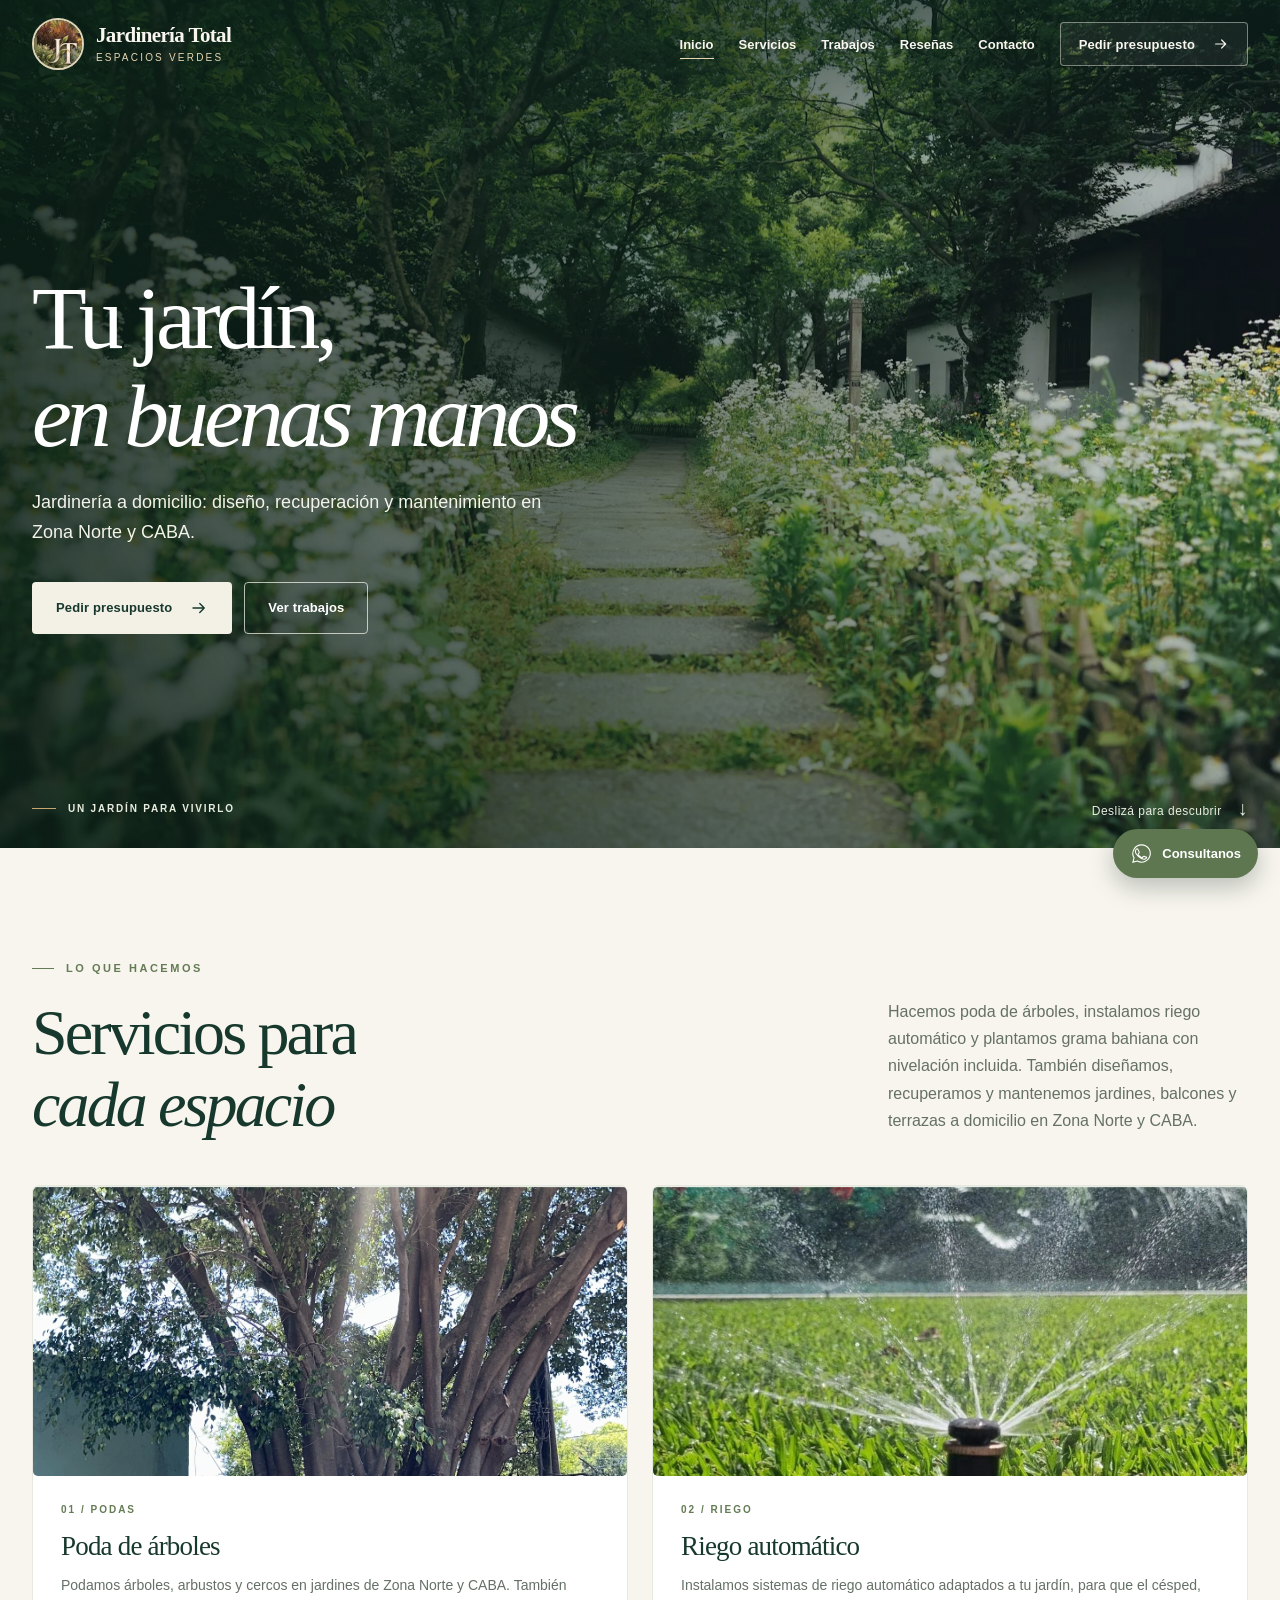
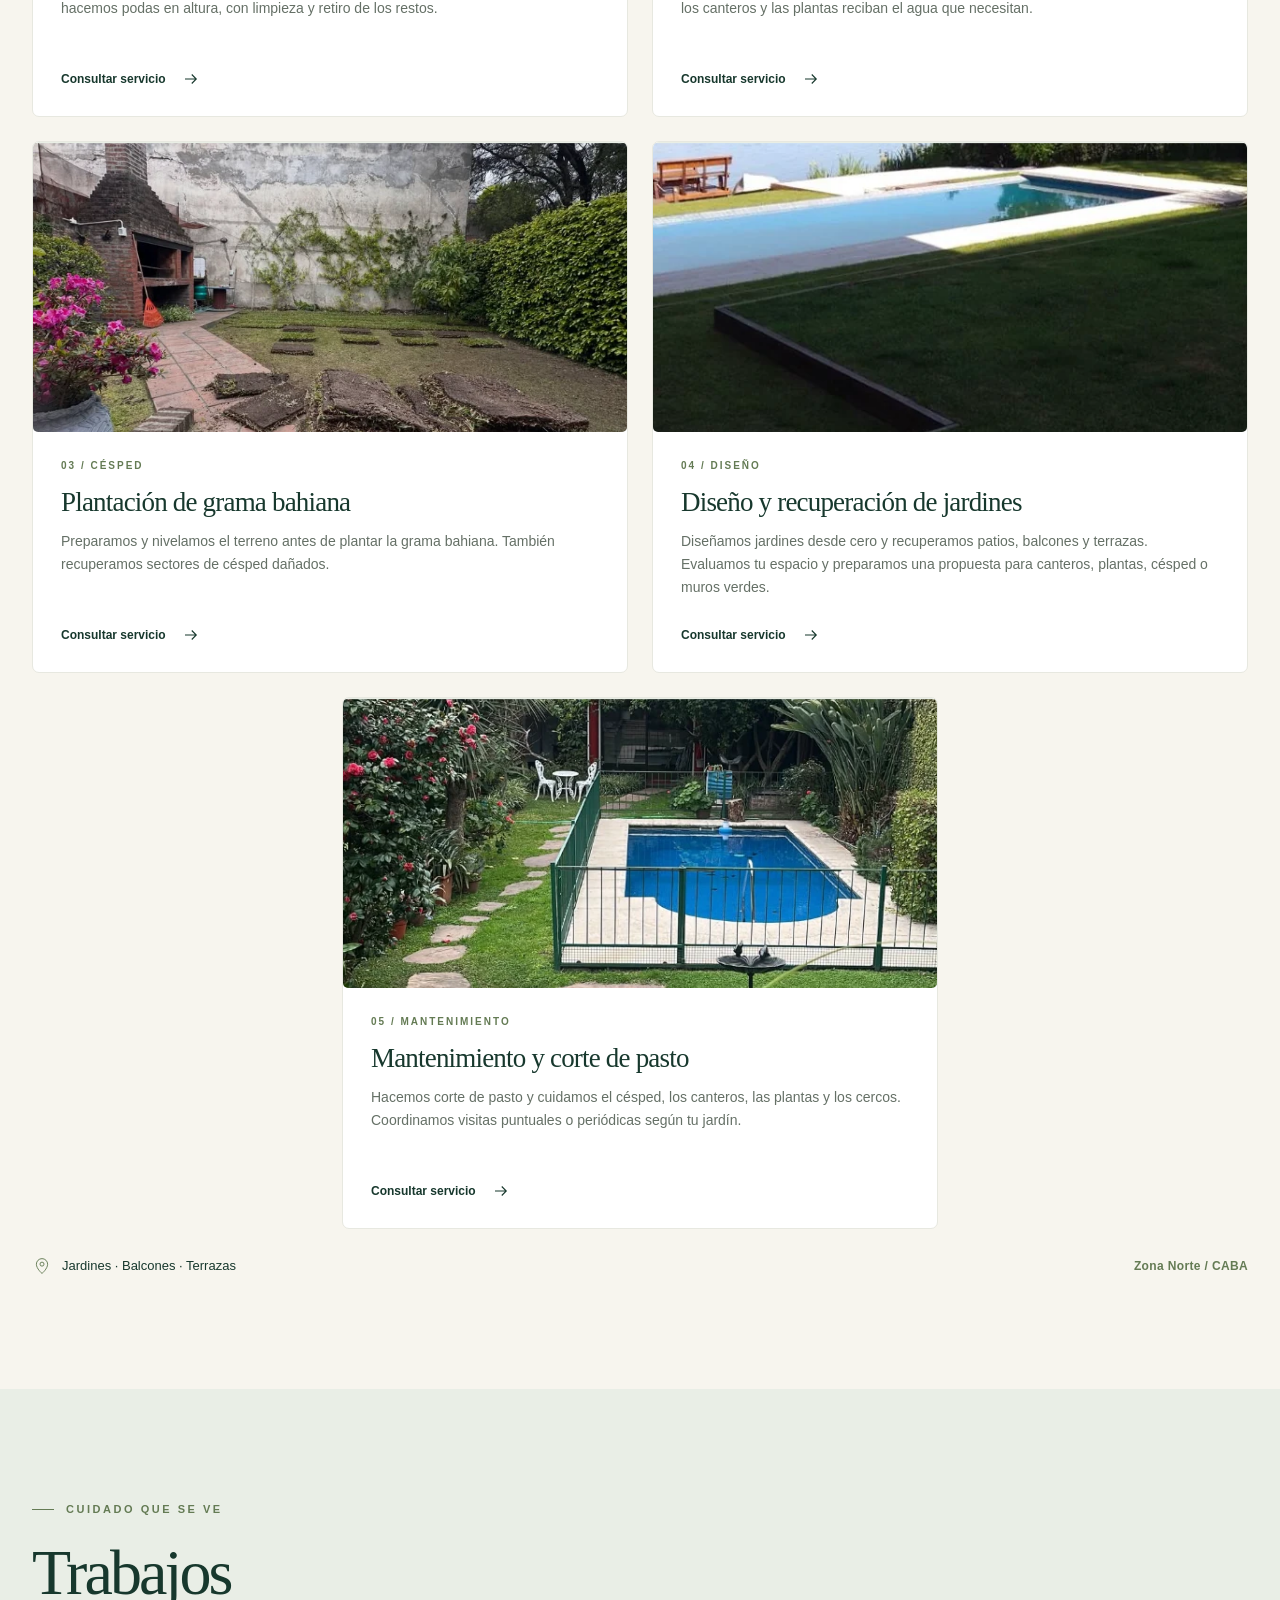
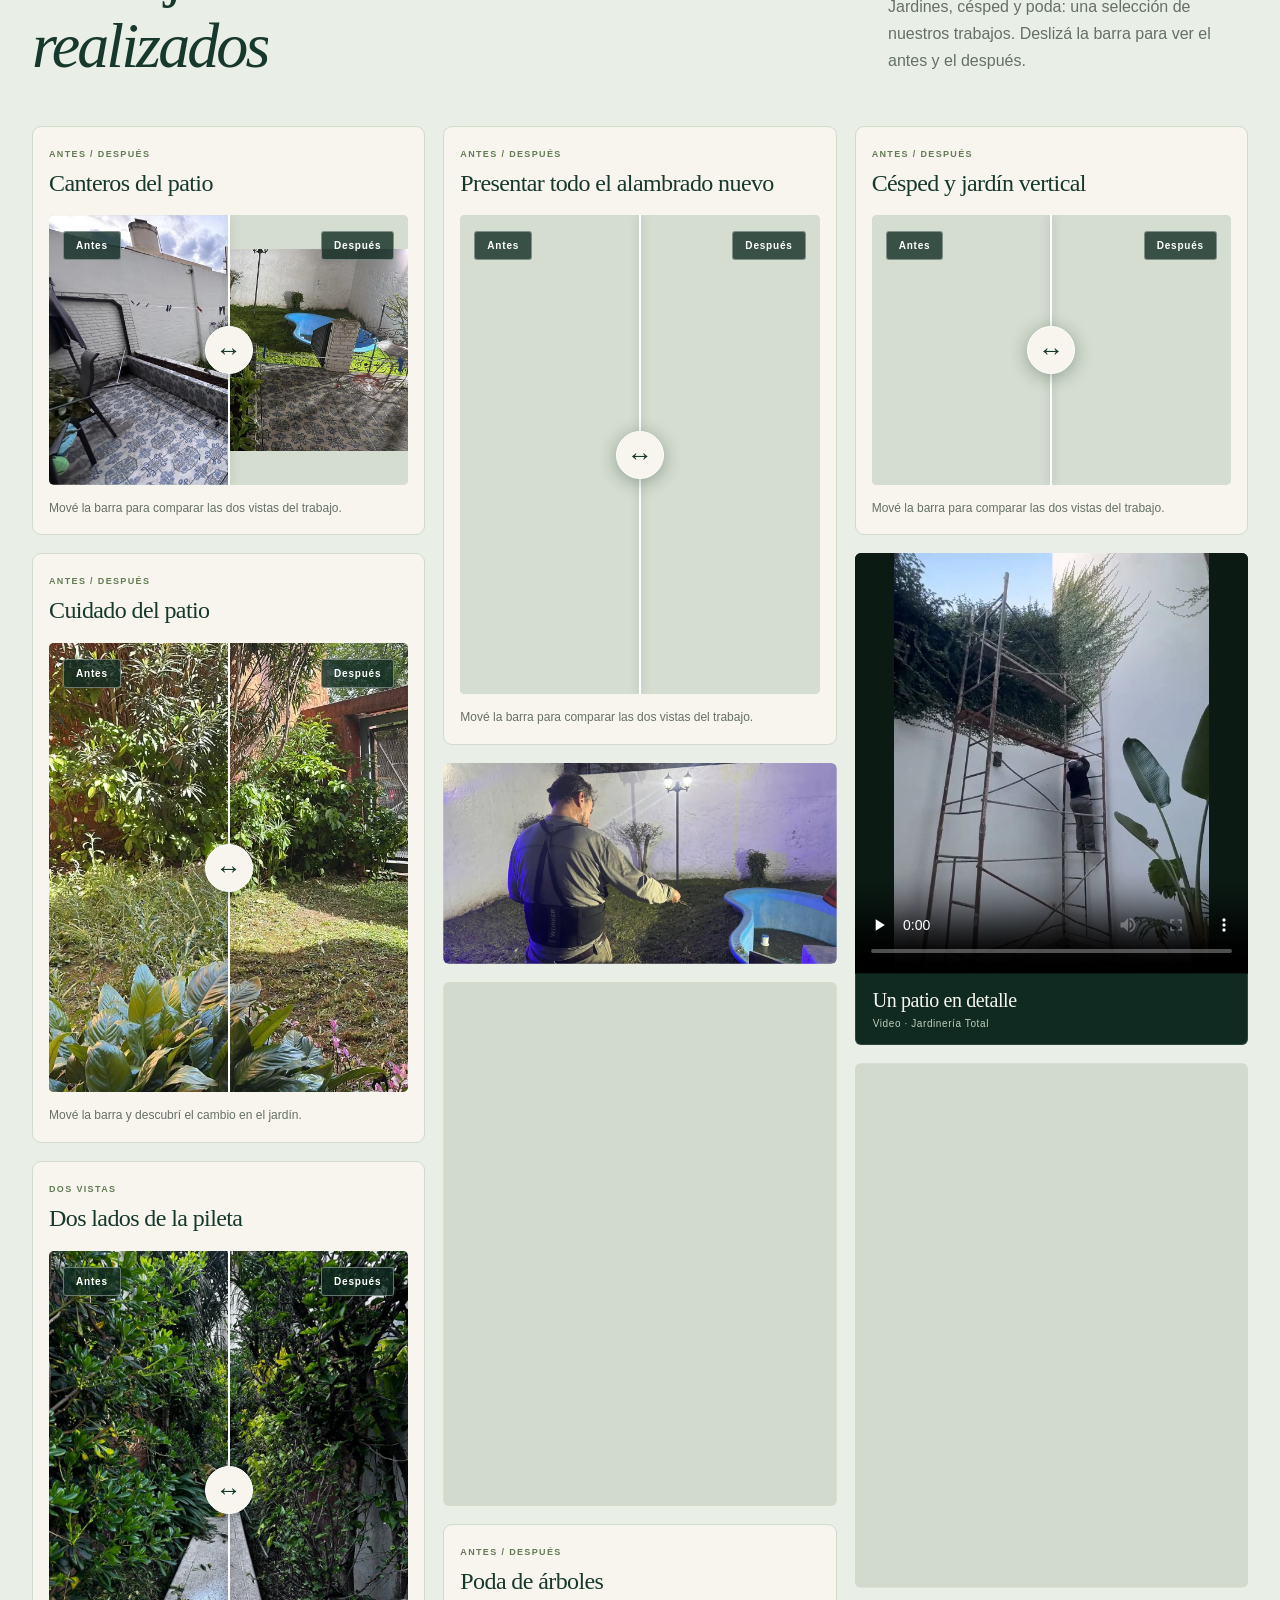
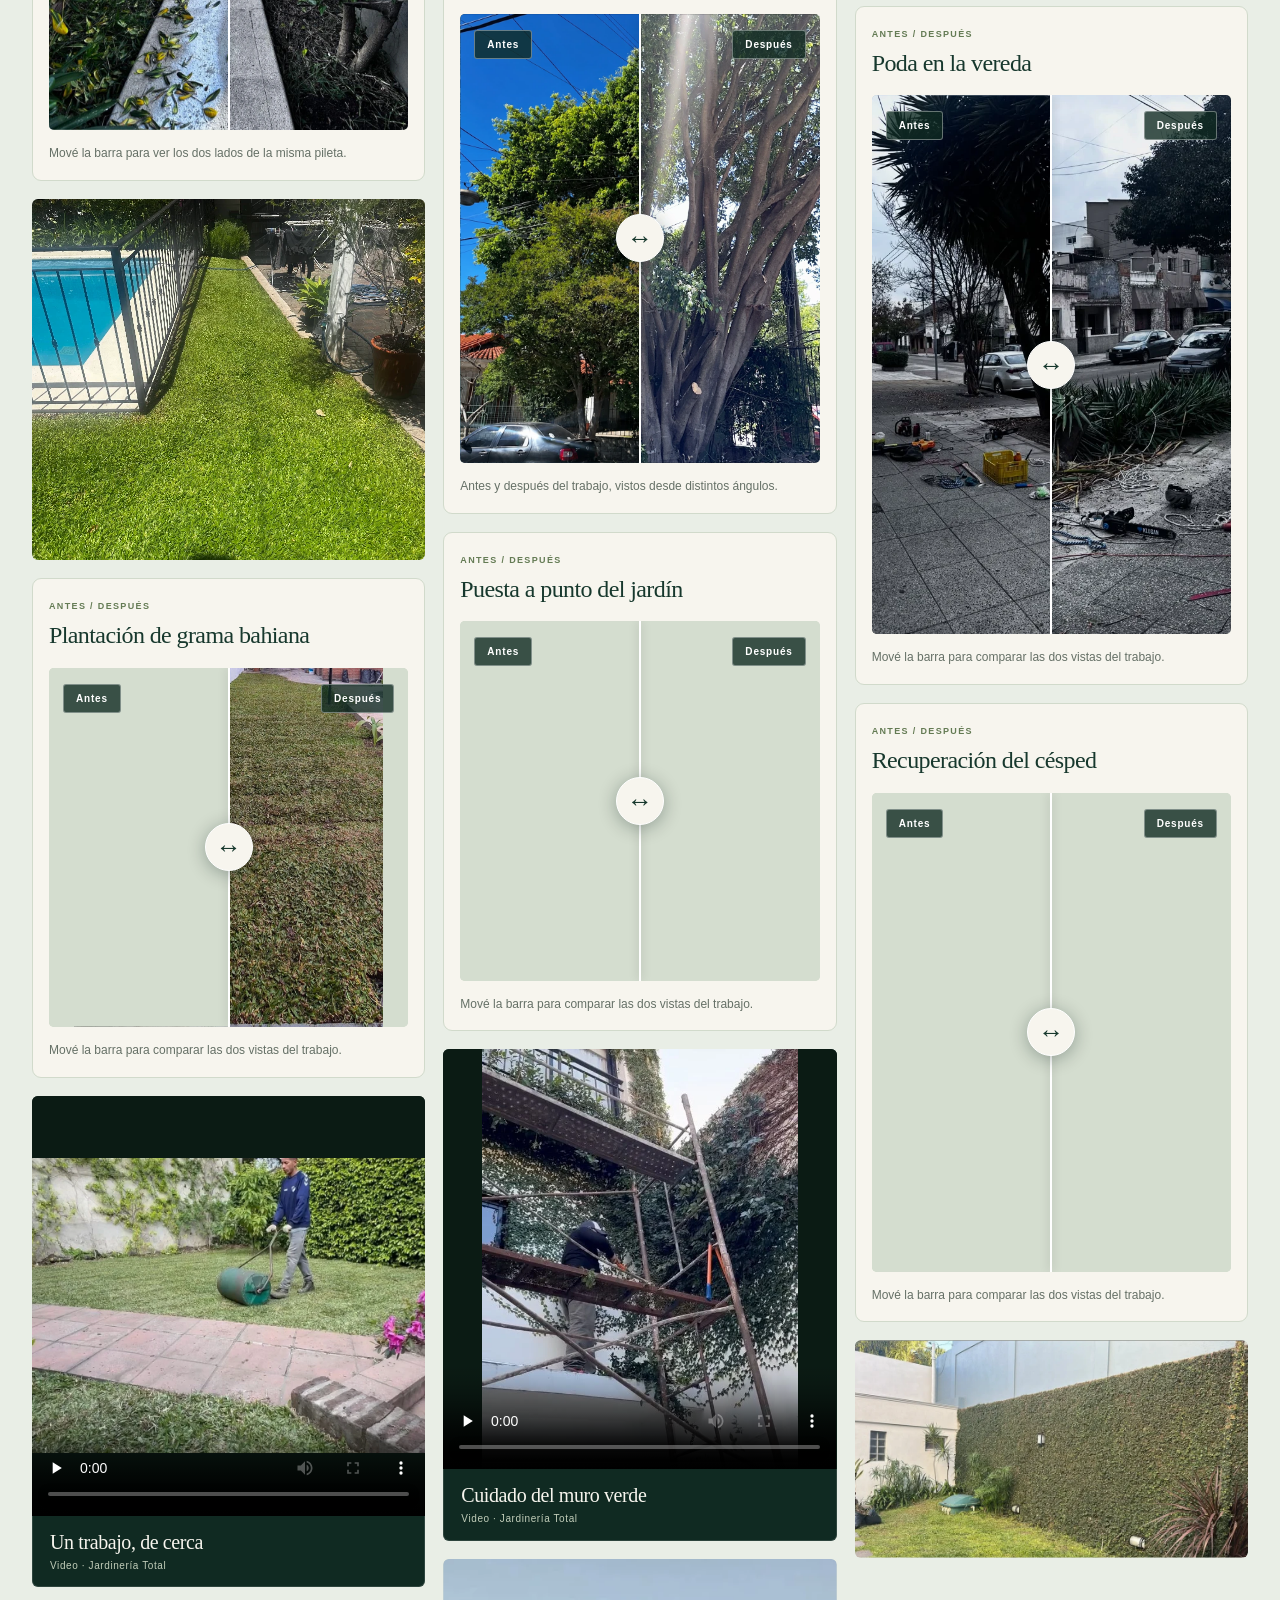
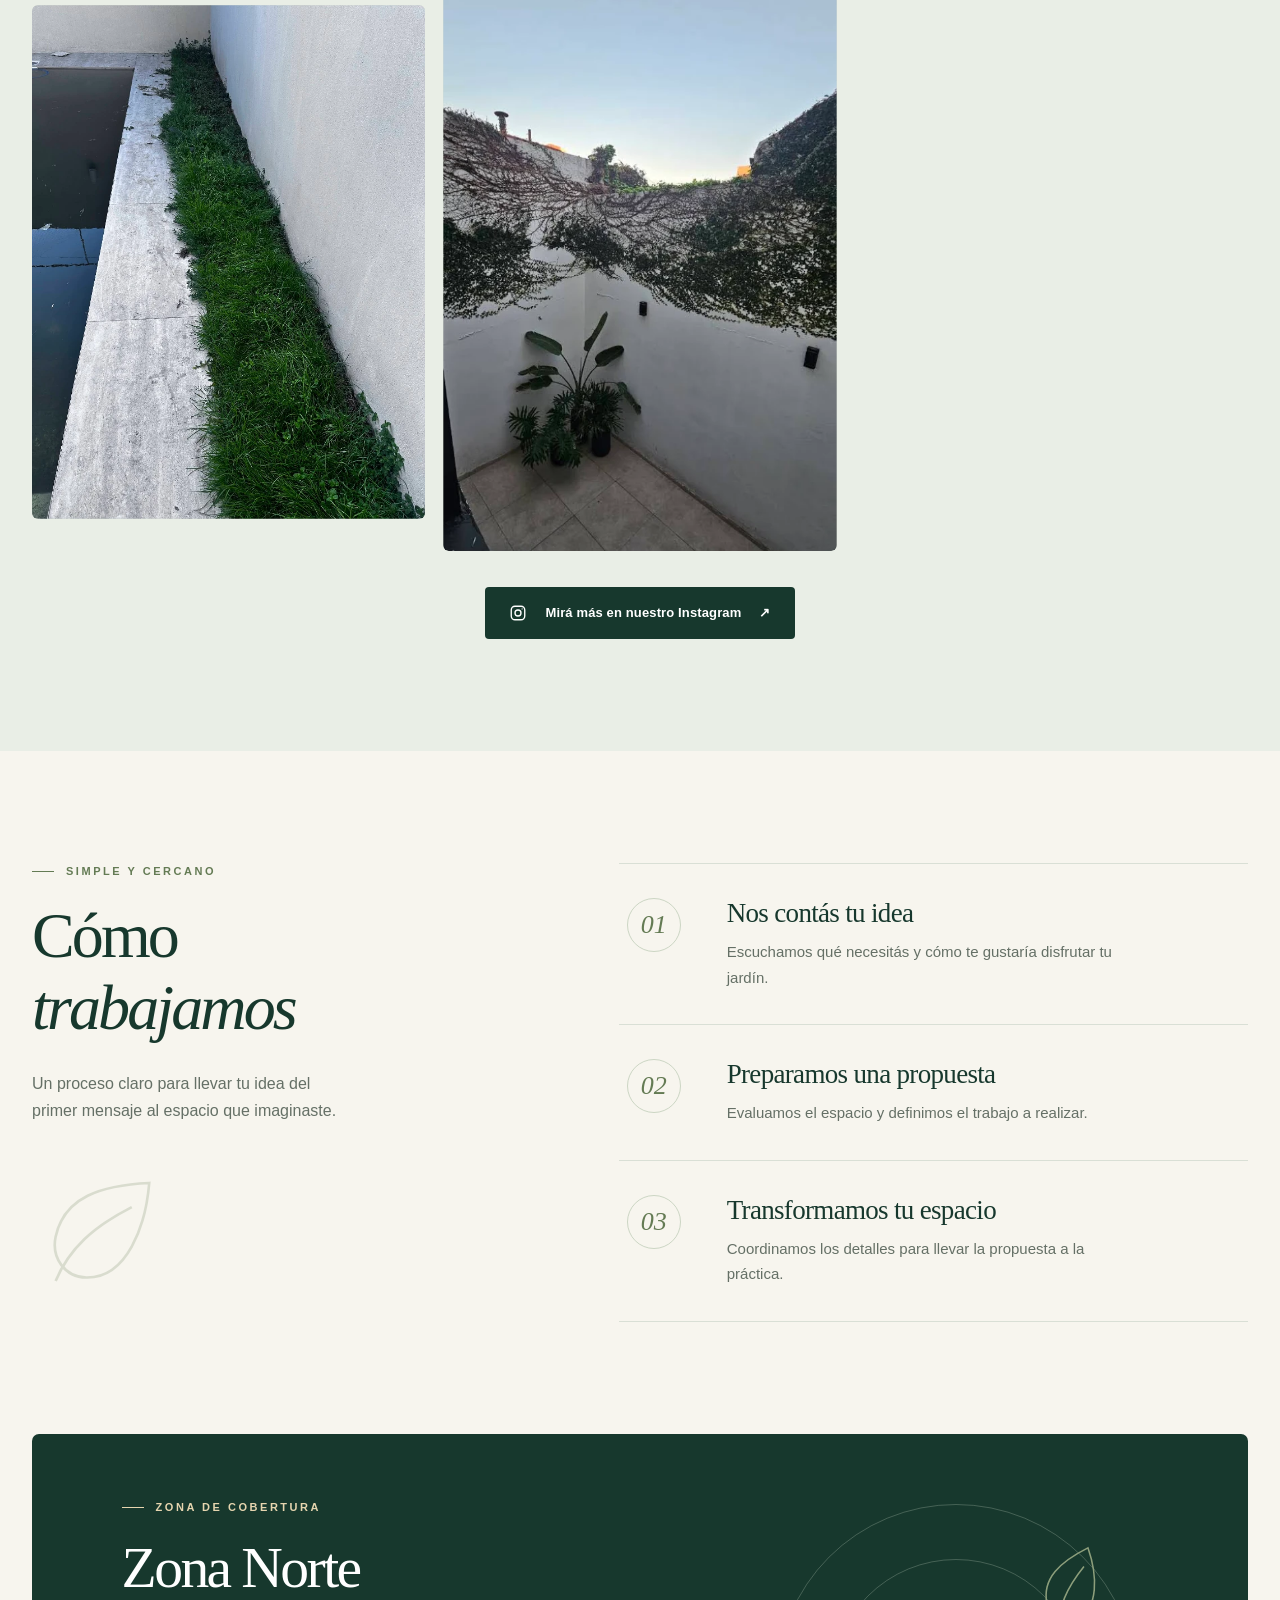
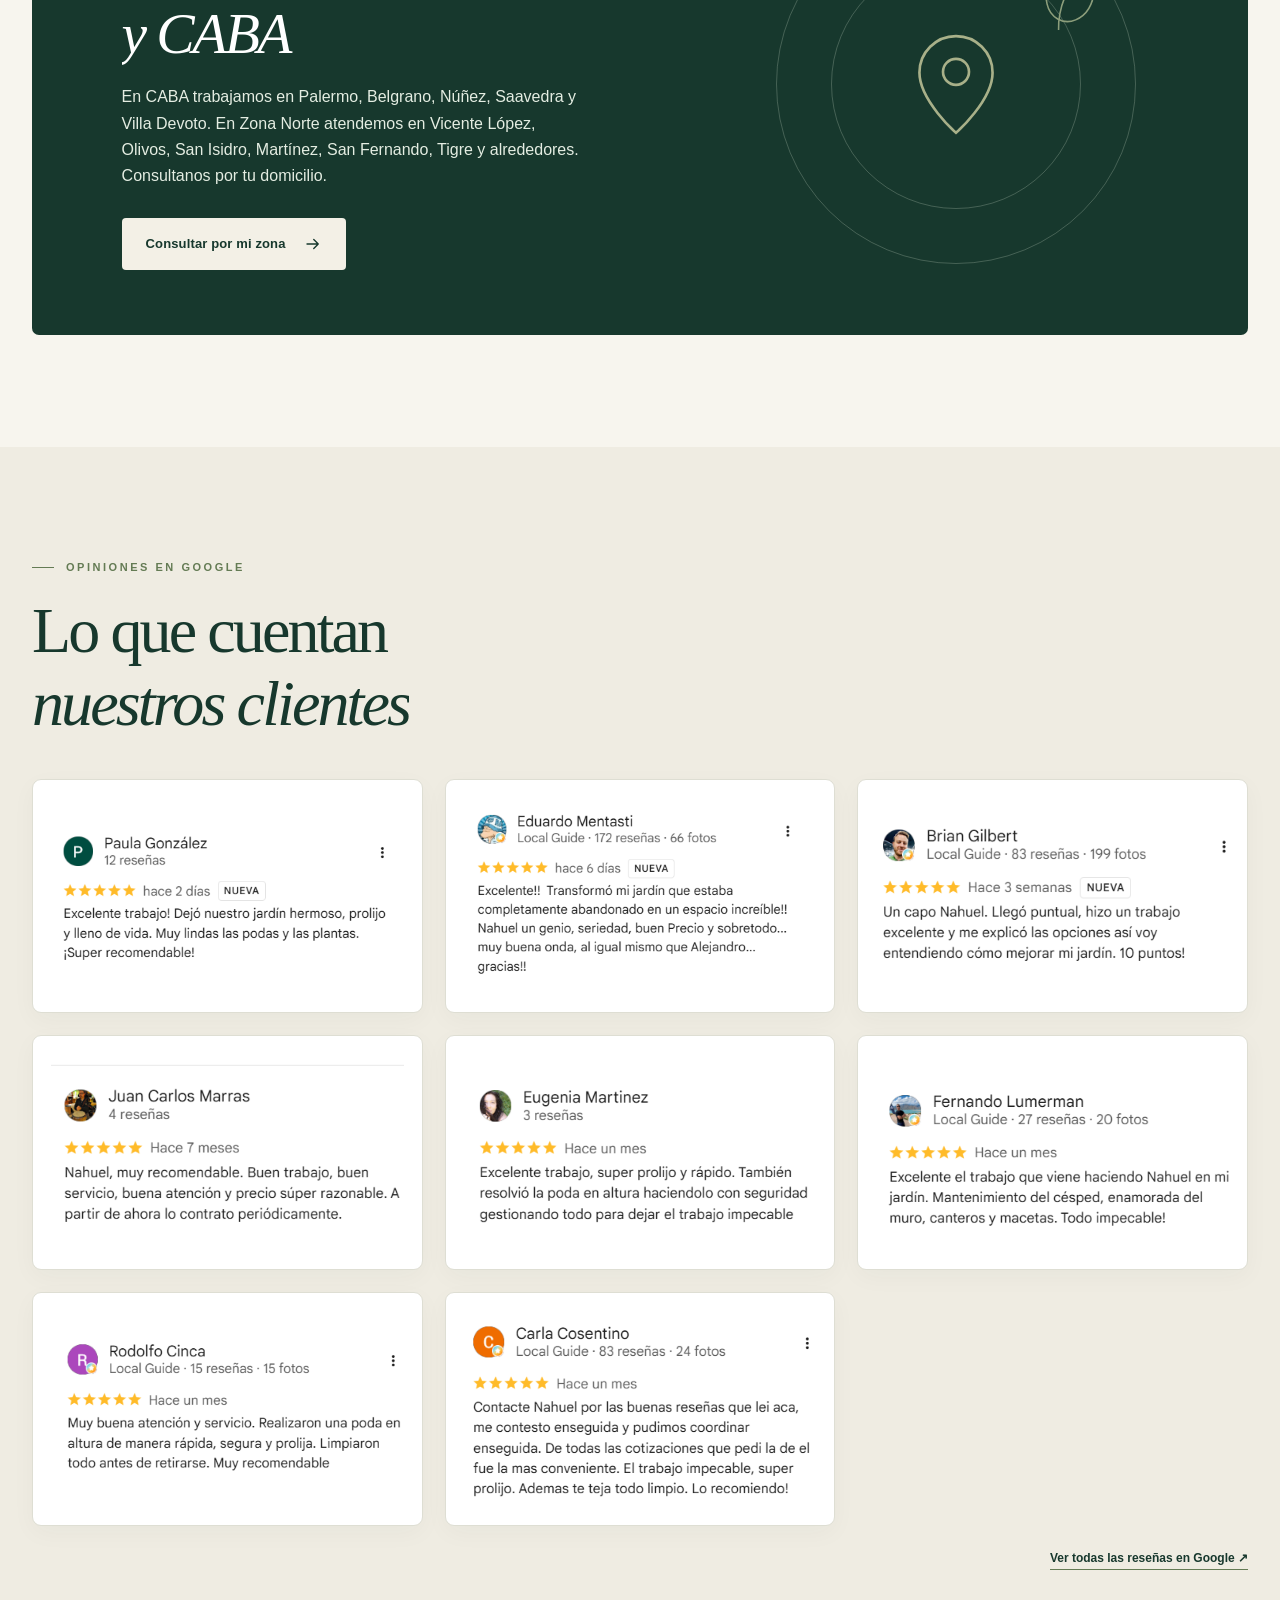
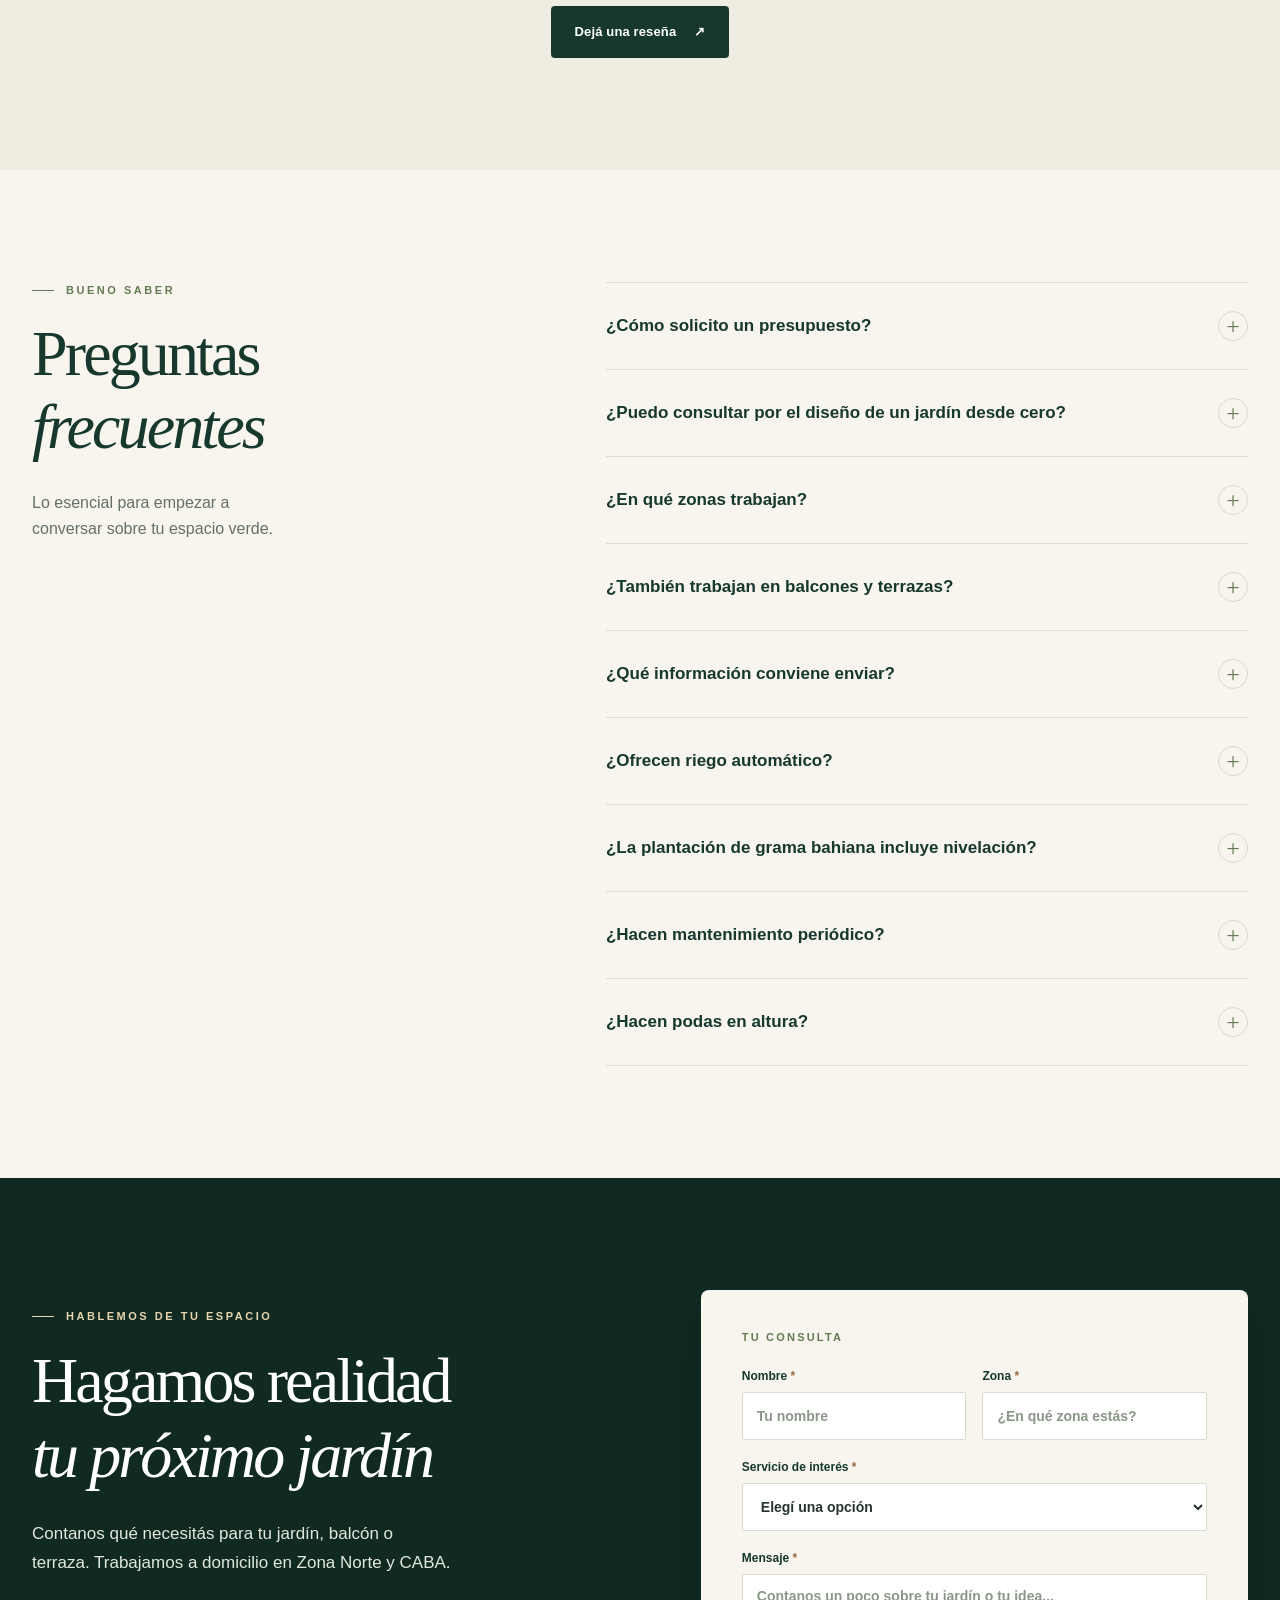
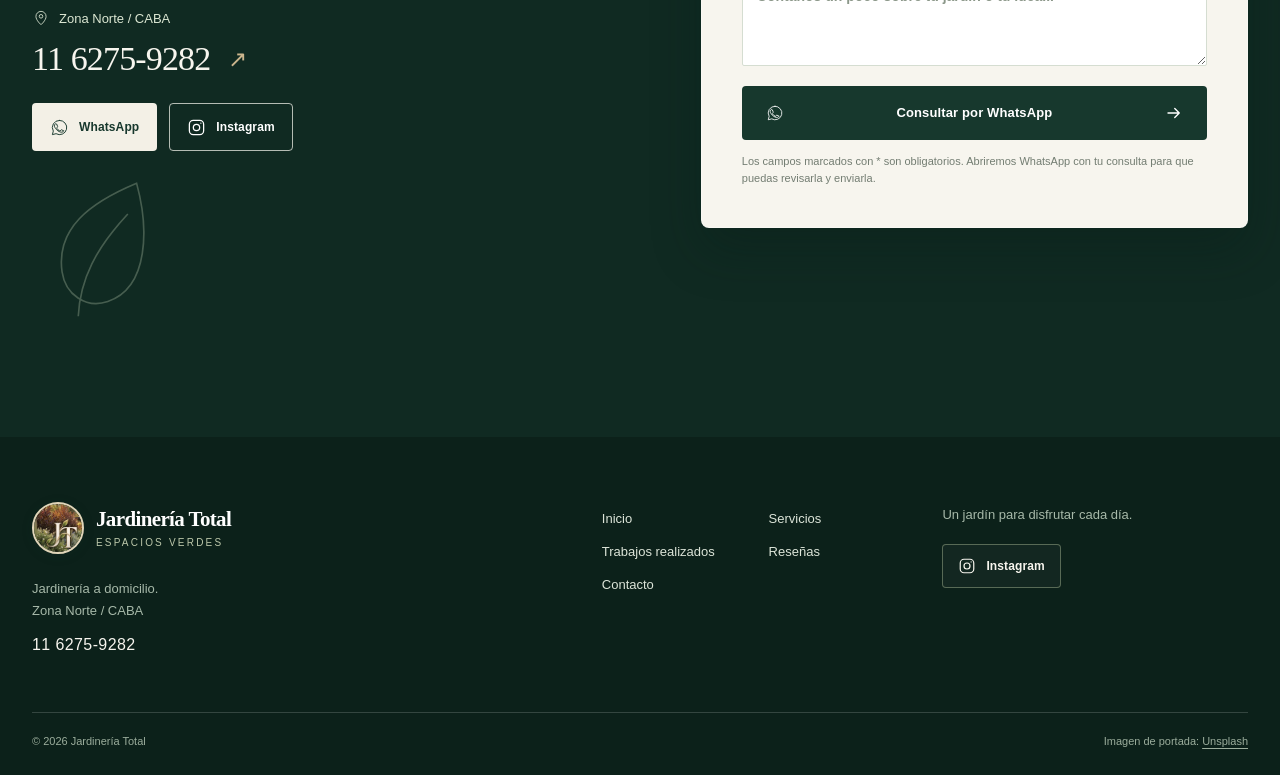
==== commit d99105e3: "Concentrar el SEO en la portada y conservar la galería" ====
--- a/index.html
+++ b/index.html
@@ -5,7 +5,7 @@
 <meta name="google-site-verification" content="UxBBEBqodpjecNaTIP5ZQAJ02Vr8aTKM6UGJ9Da0d8Y" />
 <meta name="viewport" content="width=device-width, initial-scale=1">
 <meta name="theme-color" content="#17382d">
-<meta name="description" content="Jardinería a domicilio en Zona Norte y CABA. Diseño, mantenimiento, podas, riego automático y grama bahiana con nivelación. Pedí tu presupuesto.">
+<meta name="description" content="Jardinería a domicilio en Zona Norte y CABA. Poda de árboles, riego automático, grama bahiana con nivelación, diseño y mantenimiento. Pedí presupuesto.">
 <title>Jardinería en Zona Norte y CABA | Jardinería Total</title>
 <link rel="canonical" href="https://www.jardineria-total.com/">
 <meta name="robots" content="index,follow,max-image-preview:large,max-snippet:-1,max-video-preview:-1">
@@ -13,7 +13,7 @@
 <meta property="og:locale" content="es_AR">
 <meta property="og:site_name" content="Jardinería Total">
 <meta property="og:title" content="Jardinería en Zona Norte y CABA | Jardinería Total">
-<meta property="og:description" content="Jardinería a domicilio en Zona Norte y CABA. Diseño, mantenimiento, podas, riego automático y grama bahiana con nivelación. Pedí tu presupuesto.">
+<meta property="og:description" content="Jardinería a domicilio en Zona Norte y CABA. Poda de árboles, riego automático, grama bahiana con nivelación, diseño y mantenimiento. Pedí presupuesto.">
 <meta property="og:url" content="https://www.jardineria-total.com/">
 <meta property="og:image" content="https://www.jardineria-total.com/assets/og-jardineria-total.jpg">
 <meta property="og:image:type" content="image/jpeg">
@@ -22,15 +22,15 @@
 <meta property="og:image:alt" content="Jardín verde de la portada de Jardinería Total">
 <meta name="twitter:card" content="summary_large_image">
 <meta name="twitter:title" content="Jardinería en Zona Norte y CABA | Jardinería Total">
-<meta name="twitter:description" content="Jardinería a domicilio en Zona Norte y CABA. Diseño, mantenimiento, podas, riego automático y grama bahiana con nivelación. Pedí tu presupuesto.">
+<meta name="twitter:description" content="Jardinería a domicilio en Zona Norte y CABA. Poda de árboles, riego automático, grama bahiana con nivelación, diseño y mantenimiento. Pedí presupuesto.">
 <meta name="twitter:image" content="https://www.jardineria-total.com/assets/og-jardineria-total.jpg">
 <meta name="twitter:image:alt" content="Jardín verde de la portada de Jardinería Total">
 <link rel="preload" as="image" href="assets/hero-large.webp">
 <link rel="icon" href="assets/favicon-192.png" type="image/png" sizes="192x192">
 <link rel="apple-touch-icon" href="assets/favicon-192.png">
 <script src="boot.js?v=always-effects-20261027"></script>
-<link rel="stylesheet" href="styles.css?v=servicios-grama-riego-20261029">
-<script src="config.js?v=contacto-20261027" defer></script><script src="script.js?v=paginas-seo-20261118" defer></script><script src="motion.js?v=paginas-seo-20261118" defer></script><script src="cinema.js?v=always-effects-20261027" defer></script><script src="works.js?v=dos-lados-pileta-20261030" defer></script>
+<link rel="stylesheet" href="styles.css?v=servicios-seo-portada">
+<script src="config.js?v=contacto-20261027" defer></script><script src="script.js?v=contacto-20261027" defer></script><script src="motion.js?v=servicios-whatsapp-20261102" defer></script><script src="cinema.js?v=always-effects-20261027" defer></script><script src="works.js?v=dos-lados-pileta-20261030" defer></script>
 <script type="application/ld+json">
 {
   "@context": "https://schema.org",
@@ -67,6 +67,26 @@
         },
         {
           "@type": "Place",
+          "name": "Palermo"
+        },
+        {
+          "@type": "Place",
+          "name": "Belgrano"
+        },
+        {
+          "@type": "Place",
+          "name": "Núñez"
+        },
+        {
+          "@type": "Place",
+          "name": "Saavedra"
+        },
+        {
+          "@type": "Place",
+          "name": "Villa Devoto"
+        },
+        {
+          "@type": "Place",
           "name": "Vicente López"
         },
         {
@@ -88,26 +108,6 @@
         {
           "@type": "Place",
           "name": "Tigre"
-        },
-        {
-          "@type": "Place",
-          "name": "Belgrano"
-        },
-        {
-          "@type": "Place",
-          "name": "Palermo"
-        },
-        {
-          "@type": "Place",
-          "name": "Núñez"
-        },
-        {
-          "@type": "Place",
-          "name": "Saavedra"
-        },
-        {
-          "@type": "Place",
-          "name": "Villa Devoto"
         }
       ],
       "contactPoint": {
@@ -124,18 +124,6 @@
         "@id": "https://www.jardineria-total.com/#catalogo-servicios",
         "name": "Servicios de jardinería a domicilio",
         "itemListElement": [
-          {
-            "@type": "Offer",
-            "itemOffered": {
-              "@id": "https://www.jardineria-total.com/#servicio-diseno-recuperacion"
-            }
-          },
-          {
-            "@type": "Offer",
-            "itemOffered": {
-              "@id": "https://www.jardineria-total.com/#servicio-mantenimiento"
-            }
-          },
           {
             "@type": "Offer",
             "itemOffered": {
@@ -153,6 +141,18 @@
             "itemOffered": {
               "@id": "https://www.jardineria-total.com/#servicio-grama-bahiana"
             }
+          },
+          {
+            "@type": "Offer",
+            "itemOffered": {
+              "@id": "https://www.jardineria-total.com/#servicio-diseno-recuperacion"
+            }
+          },
+          {
+            "@type": "Offer",
+            "itemOffered": {
+              "@id": "https://www.jardineria-total.com/#servicio-mantenimiento"
+            }
           }
         ]
       }
@@ -173,7 +173,7 @@
       "@id": "https://www.jardineria-total.com/#pagina",
       "url": "https://www.jardineria-total.com/",
       "name": "Jardinería en Zona Norte y CABA | Jardinería Total",
-      "description": "Jardinería a domicilio en Zona Norte y CABA. Diseño, mantenimiento, podas, riego automático y grama bahiana con nivelación. Pedí tu presupuesto.",
+      "description": "Jardinería a domicilio en Zona Norte y CABA. Poda de árboles, riego automático, grama bahiana con nivelación, diseño y mantenimiento. Pedí presupuesto.",
       "inLanguage": "es-AR",
       "isPartOf": {
         "@id": "https://www.jardineria-total.com/#sitio"
@@ -194,10 +194,10 @@
     {
       "@type": "Service",
       "@id": "https://www.jardineria-total.com/#servicio-diseno-recuperacion",
-      "name": "Diseño y recuperación",
-      "serviceType": "Diseño y recuperación",
-      "description": "Diseñamos jardines y recuperamos espacios verdes para que vuelvas a disfrutarlos.",
-      "url": "https://www.jardineria-total.com/diseno-de-jardines-zona-norte-caba",
+      "name": "Diseño y recuperación de jardines",
+      "serviceType": "Diseño y recuperación de jardines",
+      "description": "Diseñamos jardines desde cero y recuperamos patios, balcones y terrazas. Evaluamos tu espacio y preparamos una propuesta para canteros, plantas, césped o muros verdes.",
+      "url": "https://www.jardineria-total.com/#servicio-diseno-recuperacion",
       "provider": {
         "@id": "https://www.jardineria-total.com/#negocio"
       },
@@ -212,6 +212,26 @@
         },
         {
           "@type": "Place",
+          "name": "Palermo"
+        },
+        {
+          "@type": "Place",
+          "name": "Belgrano"
+        },
+        {
+          "@type": "Place",
+          "name": "Núñez"
+        },
+        {
+          "@type": "Place",
+          "name": "Saavedra"
+        },
+        {
+          "@type": "Place",
+          "name": "Villa Devoto"
+        },
+        {
+          "@type": "Place",
           "name": "Vicente López"
         },
         {
@@ -233,26 +253,6 @@
         {
           "@type": "Place",
           "name": "Tigre"
-        },
-        {
-          "@type": "Place",
-          "name": "Belgrano"
-        },
-        {
-          "@type": "Place",
-          "name": "Palermo"
-        },
-        {
-          "@type": "Place",
-          "name": "Núñez"
-        },
-        {
-          "@type": "Place",
-          "name": "Saavedra"
-        },
-        {
-          "@type": "Place",
-          "name": "Villa Devoto"
         }
       ]
     },
@@ -261,8 +261,8 @@
       "@id": "https://www.jardineria-total.com/#servicio-mantenimiento",
       "name": "Mantenimiento y corte de pasto",
       "serviceType": "Mantenimiento y corte de pasto",
-      "description": "Corte de pasto y mantenimiento para que tu jardín se mantenga cuidado y prolijo.",
-      "url": "https://www.jardineria-total.com/mantenimiento-de-jardines-zona-norte-caba",
+      "description": "Hacemos corte de pasto y cuidamos el césped, los canteros, las plantas y los cercos. Coordinamos visitas puntuales o periódicas según tu jardín.",
+      "url": "https://www.jardineria-total.com/#servicio-mantenimiento",
       "provider": {
         "@id": "https://www.jardineria-total.com/#negocio"
       },
@@ -277,6 +277,26 @@
         },
         {
           "@type": "Place",
+          "name": "Palermo"
+        },
+        {
+          "@type": "Place",
+          "name": "Belgrano"
+        },
+        {
+          "@type": "Place",
+          "name": "Núñez"
+        },
+        {
+          "@type": "Place",
+          "name": "Saavedra"
+        },
+        {
+          "@type": "Place",
+          "name": "Villa Devoto"
+        },
+        {
+          "@type": "Place",
           "name": "Vicente López"
         },
         {
@@ -298,36 +318,16 @@
         {
           "@type": "Place",
           "name": "Tigre"
-        },
-        {
-          "@type": "Place",
-          "name": "Belgrano"
-        },
-        {
-          "@type": "Place",
-          "name": "Palermo"
-        },
-        {
-          "@type": "Place",
-          "name": "Núñez"
-        },
-        {
-          "@type": "Place",
-          "name": "Saavedra"
-        },
-        {
-          "@type": "Place",
-          "name": "Villa Devoto"
         }
       ]
     },
     {
       "@type": "Service",
       "@id": "https://www.jardineria-total.com/#servicio-podas",
-      "name": "Podas",
-      "serviceType": "Podas",
-      "description": "Podas y cuidado de árboles y plantas para poner a punto tus espacios verdes.",
-      "url": "https://www.jardineria-total.com/poda-de-arboles-zona-norte-caba",
+      "name": "Poda de árboles",
+      "serviceType": "Poda de árboles",
+      "description": "Podamos árboles, arbustos y cercos en jardines de Zona Norte y CABA. También hacemos podas en altura, con limpieza y retiro de los restos.",
+      "url": "https://www.jardineria-total.com/#servicio-podas",
       "provider": {
         "@id": "https://www.jardineria-total.com/#negocio"
       },
@@ -342,6 +342,26 @@
         },
         {
           "@type": "Place",
+          "name": "Palermo"
+        },
+        {
+          "@type": "Place",
+          "name": "Belgrano"
+        },
+        {
+          "@type": "Place",
+          "name": "Núñez"
+        },
+        {
+          "@type": "Place",
+          "name": "Saavedra"
+        },
+        {
+          "@type": "Place",
+          "name": "Villa Devoto"
+        },
+        {
+          "@type": "Place",
           "name": "Vicente López"
         },
         {
@@ -363,26 +383,6 @@
         {
           "@type": "Place",
           "name": "Tigre"
-        },
-        {
-          "@type": "Place",
-          "name": "Belgrano"
-        },
-        {
-          "@type": "Place",
-          "name": "Palermo"
-        },
-        {
-          "@type": "Place",
-          "name": "Núñez"
-        },
-        {
-          "@type": "Place",
-          "name": "Saavedra"
-        },
-        {
-          "@type": "Place",
-          "name": "Villa Devoto"
         }
       ]
     },
@@ -391,8 +391,8 @@
       "@id": "https://www.jardineria-total.com/#servicio-riego-automatico",
       "name": "Riego automático",
       "serviceType": "Riego automático",
-      "description": "Riego automático adaptado a las necesidades de tu jardín, para facilitar el cuidado de tus espacios verdes.",
-      "url": "https://www.jardineria-total.com/riego-automatico-zona-norte-caba",
+      "description": "Instalamos sistemas de riego automático adaptados a tu jardín, para que el césped, los canteros y las plantas reciban el agua que necesitan.",
+      "url": "https://www.jardineria-total.com/#servicio-riego-automatico",
       "provider": {
         "@id": "https://www.jardineria-total.com/#negocio"
       },
@@ -407,6 +407,26 @@
         },
         {
           "@type": "Place",
+          "name": "Palermo"
+        },
+        {
+          "@type": "Place",
+          "name": "Belgrano"
+        },
+        {
+          "@type": "Place",
+          "name": "Núñez"
+        },
+        {
+          "@type": "Place",
+          "name": "Saavedra"
+        },
+        {
+          "@type": "Place",
+          "name": "Villa Devoto"
+        },
+        {
+          "@type": "Place",
           "name": "Vicente López"
         },
         {
@@ -428,26 +448,6 @@
         {
           "@type": "Place",
           "name": "Tigre"
-        },
-        {
-          "@type": "Place",
-          "name": "Belgrano"
-        },
-        {
-          "@type": "Place",
-          "name": "Palermo"
-        },
-        {
-          "@type": "Place",
-          "name": "Núñez"
-        },
-        {
-          "@type": "Place",
-          "name": "Saavedra"
-        },
-        {
-          "@type": "Place",
-          "name": "Villa Devoto"
         }
       ]
     },
@@ -456,8 +456,8 @@
       "@id": "https://www.jardineria-total.com/#servicio-grama-bahiana",
       "name": "Plantación de grama bahiana",
       "serviceType": "Plantación de grama bahiana",
-      "description": "Plantación de grama bahiana con nivelación del terreno incluida, para dejar tu jardín parejo y listo para disfrutar.",
-      "url": "https://www.jardineria-total.com/grama-bahiana-zona-norte-caba",
+      "description": "Preparamos y nivelamos el terreno antes de plantar la grama bahiana. También recuperamos sectores de césped dañados.",
+      "url": "https://www.jardineria-total.com/#servicio-grama-bahiana",
       "provider": {
         "@id": "https://www.jardineria-total.com/#negocio"
       },
@@ -472,6 +472,26 @@
         },
         {
           "@type": "Place",
+          "name": "Palermo"
+        },
+        {
+          "@type": "Place",
+          "name": "Belgrano"
+        },
+        {
+          "@type": "Place",
+          "name": "Núñez"
+        },
+        {
+          "@type": "Place",
+          "name": "Saavedra"
+        },
+        {
+          "@type": "Place",
+          "name": "Villa Devoto"
+        },
+        {
+          "@type": "Place",
           "name": "Vicente López"
         },
         {
@@ -493,26 +513,6 @@
         {
           "@type": "Place",
           "name": "Tigre"
-        },
-        {
-          "@type": "Place",
-          "name": "Belgrano"
-        },
-        {
-          "@type": "Place",
-          "name": "Palermo"
-        },
-        {
-          "@type": "Place",
-          "name": "Núñez"
-        },
-        {
-          "@type": "Place",
-          "name": "Saavedra"
-        },
-        {
-          "@type": "Place",
-          "name": "Villa Devoto"
         }
       ]
     },
@@ -579,6 +579,22 @@
           "acceptedAnswer": {
             "@type": "Answer",
             "text": "Sí. El servicio de plantación de grama bahiana incluye la nivelación del terreno, para dejar el jardín parejo y listo para disfrutar."
+          }
+        },
+        {
+          "@type": "Question",
+          "name": "¿Hacen mantenimiento periódico?",
+          "acceptedAnswer": {
+            "@type": "Answer",
+            "text": "Sí. Podemos coordinar visitas periódicas o hacer un trabajo puntual, como poner a punto un jardín descuidado."
+          }
+        },
+        {
+          "@type": "Question",
+          "name": "¿Hacen podas en altura?",
+          "acceptedAnswer": {
+            "@type": "Answer",
+            "text": "Sí. Para evaluar el trabajo, mandanos tu ubicación y fotos del árbol, de la copa y del acceso al jardín."
           }
         }
       ]
@@ -608,11 +624,11 @@
 </div><div class="reading-progress" aria-hidden="true"><span></span></div></header>
 <main id="contenido">
 <section class="hero" id="inicio" aria-labelledby="hero-title"><img class="hero-image" src="assets/hero-large.webp" width="2000" height="1334" fetchpriority="high" decoding="async" alt="" aria-hidden="true"><div class="hero-shade"></div><div class="shell hero-content"><h1 id="hero-title">Tu jardín,<br><em>en buenas manos</em></h1><p class="hero-copy">Jardinería a domicilio: diseño, recuperación y mantenimiento en Zona Norte y CABA.</p><div class="hero-actions"><a class="button button-light" href="#contacto">Pedir presupuesto <svg><use href="#icon-arrow"/></svg></a><a class="button button-outline" href="#trabajos">Ver trabajos</a></div></div><div class="hero-bottom shell"><span>UN JARDÍN PARA VIVIRLO</span><span class="hero-scroll">Deslizá para descubrir <span aria-hidden="true">↓</span></span></div></section>
-<section class="section services-section" id="servicios" aria-labelledby="services-title"><div class="shell"><div class="section-heading reveal"><div><p class="eyebrow">LO QUE HACEMOS</p><h2 id="services-title">Servicios para<br><em>cada espacio</em></h2></div><p>En Jardinería Total diseñamos, recuperamos y mantenemos jardines, balcones y terrazas a domicilio en Zona Norte y CABA. Corte de pasto, podas, riego automático y plantación de grama bahiana con nivelación incluida.</p></div><div class="service-grid service-grid-real" id="catalogo-servicios"><article class="service-card reveal" id="servicio-diseno-recuperacion"><div class="service-image"><img src="assets/jardin-laguna.webp" loading="lazy" width="676" height="917" alt="Jardín con césped, pileta y vista a la laguna"></div><div class="service-body"><span class="service-number">01 / DISEÑO</span><h3><a href="/diseno-de-jardines-zona-norte-caba">Diseño y recuperación</a></h3><p>Diseñamos jardines y recuperamos espacios verdes para que vuelvas a disfrutarlos.</p><a class="service-cta" href="https://wa.me/5491162759282?text=Hola%2C%20quiero%20consultar%20por%20el%20servicio%20de%20Dise%C3%B1o%20y%20recuperaci%C3%B3n." target="_blank" rel="noopener noreferrer" data-service="Diseño y recuperación" aria-label="Consultar por diseño y recuperación por WhatsApp">Consultar servicio <svg aria-hidden="true"><use href="#icon-arrow"/></svg></a></div></article>
-<article class="service-card reveal" id="servicio-mantenimiento"><div class="service-image"><img src="assets/jardin-pileta.webp" loading="lazy" width="683" height="935" alt="Césped y plantas del jardín alrededor de la pileta"></div><div class="service-body"><span class="service-number">02 / MANTENIMIENTO</span><h3><a href="/mantenimiento-de-jardines-zona-norte-caba">Mantenimiento y corte de pasto</a></h3><p>Corte de pasto y mantenimiento para que tu jardín se mantenga cuidado y prolijo.</p><a class="service-cta" href="https://wa.me/5491162759282?text=Hola%2C%20quiero%20consultar%20por%20el%20servicio%20de%20Mantenimiento%20y%20corte%20de%20pasto." target="_blank" rel="noopener noreferrer" data-service="Mantenimiento y corte de pasto" aria-label="Consultar por mantenimiento y corte de pasto por WhatsApp">Consultar servicio <svg aria-hidden="true"><use href="#icon-arrow"/></svg></a></div></article>
-<article class="service-card reveal" id="servicio-podas"><div class="service-image"><img src="assets/poda-despues.webp" loading="lazy" width="1440" height="1439" alt="Árbol después del trabajo de poda"></div><div class="service-body"><span class="service-number">03 / PODAS</span><h3><a href="/poda-de-arboles-zona-norte-caba">Podas</a></h3><p>Podas y cuidado de árboles y plantas para poner a punto tus espacios verdes.</p><a class="service-cta" href="https://wa.me/5491162759282?text=Hola%2C%20quiero%20consultar%20por%20el%20servicio%20de%20Podas." target="_blank" rel="noopener noreferrer" data-service="Podas" aria-label="Consultar por podas por WhatsApp">Consultar servicio <svg aria-hidden="true"><use href="#icon-arrow"/></svg></a></div></article>
-<article class="service-card reveal" id="servicio-riego-automatico"><div class="service-image"><img src="assets/riego-automatico-aspersor.webp" loading="lazy" width="1024" height="576" alt="Aspersor de riego automático regando el césped de un jardín"></div><div class="service-body"><span class="service-number">04 / RIEGO</span><h3><a href="/riego-automatico-zona-norte-caba">Riego automático</a></h3><p>Riego automático adaptado a las necesidades de tu jardín, para facilitar el cuidado de tus espacios verdes.</p><a class="service-cta" href="https://wa.me/5491162759282?text=Hola%2C%20quiero%20consultar%20por%20el%20servicio%20de%20Riego%20autom%C3%A1tico." target="_blank" rel="noopener noreferrer" data-service="Riego automático" aria-label="Consultar por riego automático por WhatsApp">Consultar servicio <svg aria-hidden="true"><use href="#icon-arrow"/></svg></a></div></article>
-<article class="service-card reveal" id="servicio-grama-bahiana"><div class="service-image"><img src="assets/cesped-colocacion.webp" loading="lazy" width="873" height="697" alt="Preparación del terreno y colocación de césped"></div><div class="service-body"><span class="service-number">05 / CÉSPED</span><h3><a href="/grama-bahiana-zona-norte-caba">Plantación de grama bahiana</a></h3><p>Plantación de grama bahiana con nivelación del terreno incluida, para dejar tu jardín parejo y listo para disfrutar.</p><a class="service-cta" href="https://wa.me/5491162759282?text=Hola%2C%20quiero%20consultar%20por%20el%20servicio%20de%20Plantaci%C3%B3n%20de%20grama%20bahiana." target="_blank" rel="noopener noreferrer" data-service="Plantación de grama bahiana" aria-label="Consultar por plantación de grama bahiana por WhatsApp">Consultar servicio <svg aria-hidden="true"><use href="#icon-arrow"/></svg></a></div></article></div><p class="service-coverage"><svg aria-hidden="true"><use href="#icon-pin"/></svg> Jardines · Balcones · Terrazas <span>Zona Norte / CABA</span></p></div></section>
+<section class="section services-section" id="servicios" aria-labelledby="services-title"><div class="shell"><div class="section-heading reveal"><div><p class="eyebrow">LO QUE HACEMOS</p><h2 id="services-title">Servicios para<br><em>cada espacio</em></h2></div><p>Hacemos poda de árboles, instalamos riego automático y plantamos grama bahiana con nivelación incluida. También diseñamos, recuperamos y mantenemos jardines, balcones y terrazas a domicilio en Zona Norte y CABA.</p></div><div class="service-grid service-grid-real" id="catalogo-servicios"><article class="service-card reveal" id="servicio-podas"><div class="service-image"><img src="assets/poda-despues.webp" loading="lazy" width="1440" height="1439" alt="Árbol después del trabajo de poda"></div><div class="service-body"><span class="service-number">01 / PODAS</span><h3>Poda de árboles</h3><p>Podamos árboles, arbustos y cercos en jardines de Zona Norte y CABA. También hacemos podas en altura, con limpieza y retiro de los restos.</p><a class="service-cta" href="https://wa.me/5491162759282?text=Hola%2C%20quiero%20consultar%20por%20el%20servicio%20de%20Podas." target="_blank" rel="noopener noreferrer" data-service="Podas" aria-label="Consultar por podas por WhatsApp">Consultar servicio <svg aria-hidden="true"><use href="#icon-arrow"/></svg></a></div></article>
+<article class="service-card reveal" id="servicio-riego-automatico"><div class="service-image"><img src="assets/riego-automatico-aspersor.webp" loading="lazy" width="1024" height="576" alt="Aspersor de riego automático regando el césped de un jardín"></div><div class="service-body"><span class="service-number">02 / RIEGO</span><h3>Riego automático</h3><p>Instalamos sistemas de riego automático adaptados a tu jardín, para que el césped, los canteros y las plantas reciban el agua que necesitan.</p><a class="service-cta" href="https://wa.me/5491162759282?text=Hola%2C%20quiero%20consultar%20por%20el%20servicio%20de%20Riego%20autom%C3%A1tico." target="_blank" rel="noopener noreferrer" data-service="Riego automático" aria-label="Consultar por riego automático por WhatsApp">Consultar servicio <svg aria-hidden="true"><use href="#icon-arrow"/></svg></a></div></article>
+<article class="service-card reveal" id="servicio-grama-bahiana"><div class="service-image"><img src="assets/cesped-colocacion.webp" loading="lazy" width="873" height="697" alt="Preparación del terreno y colocación de césped"></div><div class="service-body"><span class="service-number">03 / CÉSPED</span><h3>Plantación de grama bahiana</h3><p>Preparamos y nivelamos el terreno antes de plantar la grama bahiana. También recuperamos sectores de césped dañados.</p><a class="service-cta" href="https://wa.me/5491162759282?text=Hola%2C%20quiero%20consultar%20por%20el%20servicio%20de%20Plantaci%C3%B3n%20de%20grama%20bahiana." target="_blank" rel="noopener noreferrer" data-service="Plantación de grama bahiana" aria-label="Consultar por plantación de grama bahiana por WhatsApp">Consultar servicio <svg aria-hidden="true"><use href="#icon-arrow"/></svg></a></div></article>
+<article class="service-card reveal" id="servicio-diseno-recuperacion"><div class="service-image"><img src="assets/jardin-laguna.webp" loading="lazy" width="676" height="917" alt="Jardín con césped, pileta y vista a la laguna"></div><div class="service-body"><span class="service-number">04 / DISEÑO</span><h3>Diseño y recuperación de jardines</h3><p>Diseñamos jardines desde cero y recuperamos patios, balcones y terrazas. Evaluamos tu espacio y preparamos una propuesta para canteros, plantas, césped o muros verdes.</p><a class="service-cta" href="https://wa.me/5491162759282?text=Hola%2C%20quiero%20consultar%20por%20el%20servicio%20de%20Dise%C3%B1o%20y%20recuperaci%C3%B3n." target="_blank" rel="noopener noreferrer" data-service="Diseño y recuperación" aria-label="Consultar por diseño y recuperación por WhatsApp">Consultar servicio <svg aria-hidden="true"><use href="#icon-arrow"/></svg></a></div></article>
+<article class="service-card reveal" id="servicio-mantenimiento"><div class="service-image"><img src="assets/jardin-pileta.webp" loading="lazy" width="683" height="935" alt="Césped y plantas del jardín alrededor de la pileta"></div><div class="service-body"><span class="service-number">05 / MANTENIMIENTO</span><h3>Mantenimiento y corte de pasto</h3><p>Hacemos corte de pasto y cuidamos el césped, los canteros, las plantas y los cercos. Coordinamos visitas puntuales o periódicas según tu jardín.</p><a class="service-cta" href="https://wa.me/5491162759282?text=Hola%2C%20quiero%20consultar%20por%20el%20servicio%20de%20Mantenimiento%20y%20corte%20de%20pasto." target="_blank" rel="noopener noreferrer" data-service="Mantenimiento y corte de pasto" aria-label="Consultar por mantenimiento y corte de pasto por WhatsApp">Consultar servicio <svg aria-hidden="true"><use href="#icon-arrow"/></svg></a></div></article></div><p class="service-coverage"><svg aria-hidden="true"><use href="#icon-pin"/></svg> Jardines · Balcones · Terrazas <span>Zona Norte / CABA</span></p></div></section>
 <section class="section gallery-section works-section" id="trabajos" aria-labelledby="gallery-title"><div class="shell"><div class="gallery-heading reveal"><div><p class="eyebrow">CUIDADO QUE SE VE</p><h2 id="gallery-title">Trabajos<br><em>realizados</em></h2></div><p>Jardines, césped y poda: una selección de nuestros trabajos. Deslizá la barra para ver el antes y el después.</p></div>
 <div class="work-gallery" id="gallery-grid">
 <article class="comparison-card comparison-card-complete reveal" id="trabajo-canteros" style="--comparison-ratio:4/3"><div class="comparison-heading"><span>ANTES / DESPUÉS</span><h3>Canteros del patio</h3></div>
@@ -710,7 +726,7 @@
 <div class="section-actions reveal"><a class="button" href="https://www.instagram.com/jardineriatotal?exln=b3ZwNTRveTZndWUy&amp;utm_source=qr" target="_blank" rel="noopener noreferrer"><svg aria-hidden="true"><use href="#icon-instagram"/></svg> Mirá más en nuestro Instagram <span aria-hidden="true">↗</span></a></div>
 </div></section>
 <section class="section process-section" aria-labelledby="process-title"><div class="shell process-layout"><div class="process-intro reveal"><p class="eyebrow">SIMPLE Y CERCANO</p><h2 id="process-title">Cómo<br><em>trabajamos</em></h2><p>Un proceso claro para llevar tu idea del primer mensaje al espacio que imaginaste.</p><div class="process-leaf" aria-hidden="true"><svg><use href="#icon-leaf"/></svg></div></div><div class="steps"><article class="step reveal"><span class="step-number">01</span><div><h3>Nos contás tu idea</h3><p>Escuchamos qué necesitás y cómo te gustaría disfrutar tu jardín.</p></div></article><article class="step reveal"><span class="step-number">02</span><div><h3>Preparamos una propuesta</h3><p>Evaluamos el espacio y definimos el trabajo a realizar.</p></div></article><article class="step reveal"><span class="step-number">03</span><div><h3>Transformamos tu espacio</h3><p>Coordinamos los detalles para llevar la propuesta a la práctica.</p></div></article></div></div></section>
-<section class="section area-section" aria-labelledby="area-title"><div class="shell area-card reveal"><div><p class="eyebrow light">ZONA DE COBERTURA</p><h2 id="area-title">Zona Norte<br><em>y CABA</em></h2><p>En CABA atendemos en <a href="/jardineria-en-palermo">Palermo</a>, <a href="/jardineria-en-belgrano">Belgrano</a>, <a href="/jardineria-en-nunez">Núñez</a>, Saavedra y Villa Devoto. En Zona Norte trabajamos en <a href="/jardineria-en-vicente-lopez">Vicente López</a>, Olivos, <a href="/jardineria-en-san-isidro">San Isidro</a>, Martínez, San Fernando y <a href="/jardineria-en-tigre">Tigre</a>. Consultanos por tu domicilio.</p><a class="button button-light" href="#contacto" id="availability-link">Consultar por mi zona <svg><use href="#icon-arrow"/></svg></a></div><div class="area-art" aria-hidden="true"><span class="art-circle art-circle-one"></span><span class="art-circle art-circle-two"></span><svg class="area-pin"><use href="#icon-pin"/></svg><svg class="area-leaf"><use href="#icon-leaf"/></svg></div></div></section>
+<section class="section area-section" aria-labelledby="area-title"><div class="shell area-card reveal"><div><p class="eyebrow light">ZONA DE COBERTURA</p><h2 id="area-title">Zona Norte<br><em>y CABA</em></h2><p>En CABA trabajamos en Palermo, Belgrano, Núñez, Saavedra y Villa Devoto. En Zona Norte atendemos en Vicente López, Olivos, San Isidro, Martínez, San Fernando, Tigre y alrededores. Consultanos por tu domicilio.</p><a class="button button-light" href="#contacto" id="availability-link">Consultar por mi zona <svg><use href="#icon-arrow"/></svg></a></div><div class="area-art" aria-hidden="true"><span class="art-circle art-circle-one"></span><span class="art-circle art-circle-two"></span><svg class="area-pin"><use href="#icon-pin"/></svg><svg class="area-leaf"><use href="#icon-leaf"/></svg></div></div></section>
 <section class="section reviews-section" id="resenas" aria-labelledby="reviews-title"><div class="shell">
   <div class="reviews-heading reveal">
     <div><p class="eyebrow">OPINIONES EN GOOGLE</p><h2 id="reviews-title">Lo que cuentan<br><em>nuestros clientes</em></h2></div>
@@ -729,7 +745,7 @@
   <div class="reviews-footer reviews-footer-captures"><a href="https://maps.app.goo.gl/EXMYFTzFCxF6DNYZ8?g_st=iw" target="_blank" rel="noopener noreferrer">Ver todas las reseñas en Google <span aria-hidden="true">↗</span></a></div>
   <div class="section-actions reveal"><a class="button" href="https://search.google.com/local/writereview?placeid=ChIJg65uQADJvJURGV5eM6PMey0" target="_blank" rel="noopener noreferrer">Dejá una reseña <span aria-hidden="true">↗</span></a></div>
 </div></section>
-<section class="section faq-section" id="preguntas-frecuentes" aria-labelledby="faq-title"><div class="shell faq-layout"><div class="reveal"><p class="eyebrow">BUENO SABER</p><h2 id="faq-title">Preguntas<br><em>frecuentes</em></h2><p>Lo esencial para empezar a conversar sobre tu espacio verde.</p></div><div class="faq-list reveal"><details><summary>¿Cómo solicito un presupuesto?<span aria-hidden="true">+</span></summary><p>Escribinos por WhatsApp al 11 6275-9282. Contanos qué trabajo necesitás, en qué zona estás y, si podés, compartí fotos del espacio.</p></details><details><summary>¿Puedo consultar por el diseño de un jardín desde cero?<span aria-hidden="true">+</span></summary><p>Sí, contanos tu idea y las características del espacio para evaluar una propuesta.</p></details><details><summary>¿En qué zonas trabajan?<span aria-hidden="true">+</span></summary><p>Trabajamos a domicilio en Zona Norte y Ciudad Autónoma de Buenos Aires (CABA). Consultanos por tu ubicación para coordinar el servicio.</p></details><details><summary>¿También trabajan en balcones y terrazas?<span aria-hidden="true">+</span></summary><p>Sí. Diseñamos, recuperamos y mantenemos jardines, balcones y terrazas.</p></details><details><summary>¿Qué información conviene enviar?<span aria-hidden="true">+</span></summary><p>Tu ubicación, medidas aproximadas, fotos y el tipo de servicio que estás buscando.</p></details><details><summary>¿Ofrecen riego automático?<span aria-hidden="true">+</span></summary><p>Sí. Ofrecemos riego automático adaptado a las necesidades de tu jardín en Zona Norte y CABA. Podés consultar por WhatsApp al 11 6275-9282.</p></details><details><summary>¿La plantación de grama bahiana incluye nivelación?<span aria-hidden="true">+</span></summary><p>Sí. El servicio de plantación de grama bahiana incluye la nivelación del terreno, para dejar el jardín parejo y listo para disfrutar.</p></details></div></div></section>
+<section class="section faq-section" id="preguntas-frecuentes" aria-labelledby="faq-title"><div class="shell faq-layout"><div class="reveal"><p class="eyebrow">BUENO SABER</p><h2 id="faq-title">Preguntas<br><em>frecuentes</em></h2><p>Lo esencial para empezar a conversar sobre tu espacio verde.</p></div><div class="faq-list reveal"><details><summary>¿Cómo solicito un presupuesto?<span aria-hidden="true">+</span></summary><p>Escribinos por WhatsApp al 11 6275-9282. Contanos qué trabajo necesitás, en qué zona estás y, si podés, compartí fotos del espacio.</p></details><details><summary>¿Puedo consultar por el diseño de un jardín desde cero?<span aria-hidden="true">+</span></summary><p>Sí, contanos tu idea y las características del espacio para evaluar una propuesta.</p></details><details><summary>¿En qué zonas trabajan?<span aria-hidden="true">+</span></summary><p>Trabajamos a domicilio en Zona Norte y Ciudad Autónoma de Buenos Aires (CABA). Consultanos por tu ubicación para coordinar el servicio.</p></details><details><summary>¿También trabajan en balcones y terrazas?<span aria-hidden="true">+</span></summary><p>Sí. Diseñamos, recuperamos y mantenemos jardines, balcones y terrazas.</p></details><details><summary>¿Qué información conviene enviar?<span aria-hidden="true">+</span></summary><p>Tu ubicación, medidas aproximadas, fotos y el tipo de servicio que estás buscando.</p></details><details><summary>¿Ofrecen riego automático?<span aria-hidden="true">+</span></summary><p>Sí. Ofrecemos riego automático adaptado a las necesidades de tu jardín en Zona Norte y CABA. Podés consultar por WhatsApp al 11 6275-9282.</p></details><details><summary>¿La plantación de grama bahiana incluye nivelación?<span aria-hidden="true">+</span></summary><p>Sí. El servicio de plantación de grama bahiana incluye la nivelación del terreno, para dejar el jardín parejo y listo para disfrutar.</p></details><details><summary>¿Hacen mantenimiento periódico?<span aria-hidden="true">+</span></summary><p>Sí. Podemos coordinar visitas periódicas o hacer un trabajo puntual, como poner a punto un jardín descuidado.</p></details><details><summary>¿Hacen podas en altura?<span aria-hidden="true">+</span></summary><p>Sí. Para evaluar el trabajo, mandanos tu ubicación y fotos del árbol, de la copa y del acceso al jardín.</p></details></div></div></section>
 <section class="contact-section" id="contacto" aria-labelledby="contact-title"><div class="shell contact-layout"><div class="contact-copy reveal"><p class="eyebrow light">HABLEMOS DE TU ESPACIO</p><h2 id="contact-title">Hagamos realidad<br><em>tu próximo jardín</em></h2><p>Contanos qué necesitás para tu jardín, balcón o terraza. Trabajamos a domicilio en Zona Norte y CABA.</p><div class="contact-channels"><p class="contact-area"><svg aria-hidden="true"><use href="#icon-pin"/></svg> Zona Norte / CABA</p><a class="contact-phone" href="tel:+541162759282" aria-label="Llamar a Jardinería Total al 11 6275-9282">11 6275-9282 <span aria-hidden="true">↗</span></a><div class="contact-social-actions"><a class="button button-light" href="https://wa.me/5491162759282" target="_blank" rel="noopener noreferrer" aria-label="Escribir a Jardinería Total por WhatsApp"><svg aria-hidden="true"><use href="#icon-whatsapp"/></svg> WhatsApp</a><a class="button button-outline" href="https://www.instagram.com/jardineriatotal?exln=b3ZwNTRveTZndWUy&amp;utm_source=qr" target="_blank" rel="noopener noreferrer" aria-label="Ver Jardinería Total en Instagram"><svg aria-hidden="true"><use href="#icon-instagram"/></svg> Instagram</a></div></div><div class="contact-decoration" aria-hidden="true"><svg><use href="#icon-leaf"/></svg></div></div><form id="contact-form" class="contact-form reveal" novalidate><p class="form-topline">TU CONSULTA</p><div class="form-row"><label>Nombre <span aria-hidden="true">*</span><input name="nombre" type="text" autocomplete="name" placeholder="Tu nombre" required maxlength="80"></label><label>Zona <span aria-hidden="true">*</span><input name="zona" type="text" autocomplete="address-level2" placeholder="¿En qué zona estás?" required maxlength="100"></label></div><label>Servicio de interés <span aria-hidden="true">*</span><select name="servicio" required><option value="" selected disabled>Elegí una opción</option><option>Diseño y recuperación</option><option>Mantenimiento y corte de pasto</option><option>Podas</option><option>Riego automático</option><option>Plantación de grama bahiana</option><option>Otro / todavía no lo sé</option></select></label><label>Mensaje <span aria-hidden="true">*</span><textarea name="mensaje" rows="4" placeholder="Contanos un poco sobre tu jardín o tu idea..." required maxlength="1200"></textarea></label><button class="button button-form" type="submit"><svg class="wa-icon"><use href="#icon-whatsapp"/></svg> Consultar por WhatsApp <svg><use href="#icon-arrow"/></svg></button><p class="form-hint">Los campos marcados con * son obligatorios. Abriremos WhatsApp con tu consulta para que puedas revisarla y enviarla.</p><p id="form-error" class="form-error" role="alert" hidden></p></form></div></section>
 </main>
 <footer class="footer"><div class="shell footer-main"><div><a class="brand footer-brand" href="#inicio"><img src="assets/logo.webp" width="48" height="48" alt=""><span><strong>Jardinería Total</strong><small>Espacios verdes</small></span></a><p>Jardinería a domicilio.<br>Zona Norte / CABA</p><a class="footer-phone" href="tel:+541162759282">11 6275-9282</a></div><nav aria-label="Navegación del pie de página"><a href="#inicio">Inicio</a><a href="#servicios">Servicios</a><a href="#trabajos">Trabajos realizados</a><a href="#resenas">Reseñas</a><a href="#contacto">Contacto</a></nav><div class="footer-end"><p>Un jardín para disfrutar cada día.</p><div id="social-links" class="social-links"></div></div></div><div class="shell footer-bottom"><span>© <span id="year"></span> Jardinería Total</span><span>Imagen de portada: <a href="https://unsplash.com/license" target="_blank" rel="noopener noreferrer">Unsplash</a></span></div></footer>
--- a/styles.css
+++ b/styles.css
@@ -302,5 +302,5 @@
 .comparison-card-complete .comparison-view>img{object-fit:contain;background:#d4ddcf}
 
 /* Keep the fifth service centered at the same width as the other cards. */
-.service-grid-real>#servicio-grama-bahiana{grid-column:1/-1;width:calc((100% - 24px)/2);justify-self:center}
-@media(max-width:760px){.service-grid-real>#servicio-grama-bahiana{width:100%}}
+.service-grid-real>.service-card:last-child{grid-column:1/-1;width:calc((100% - 24px)/2);justify-self:center}
+@media(max-width:760px){.service-grid-real>.service-card:last-child{width:100%}}
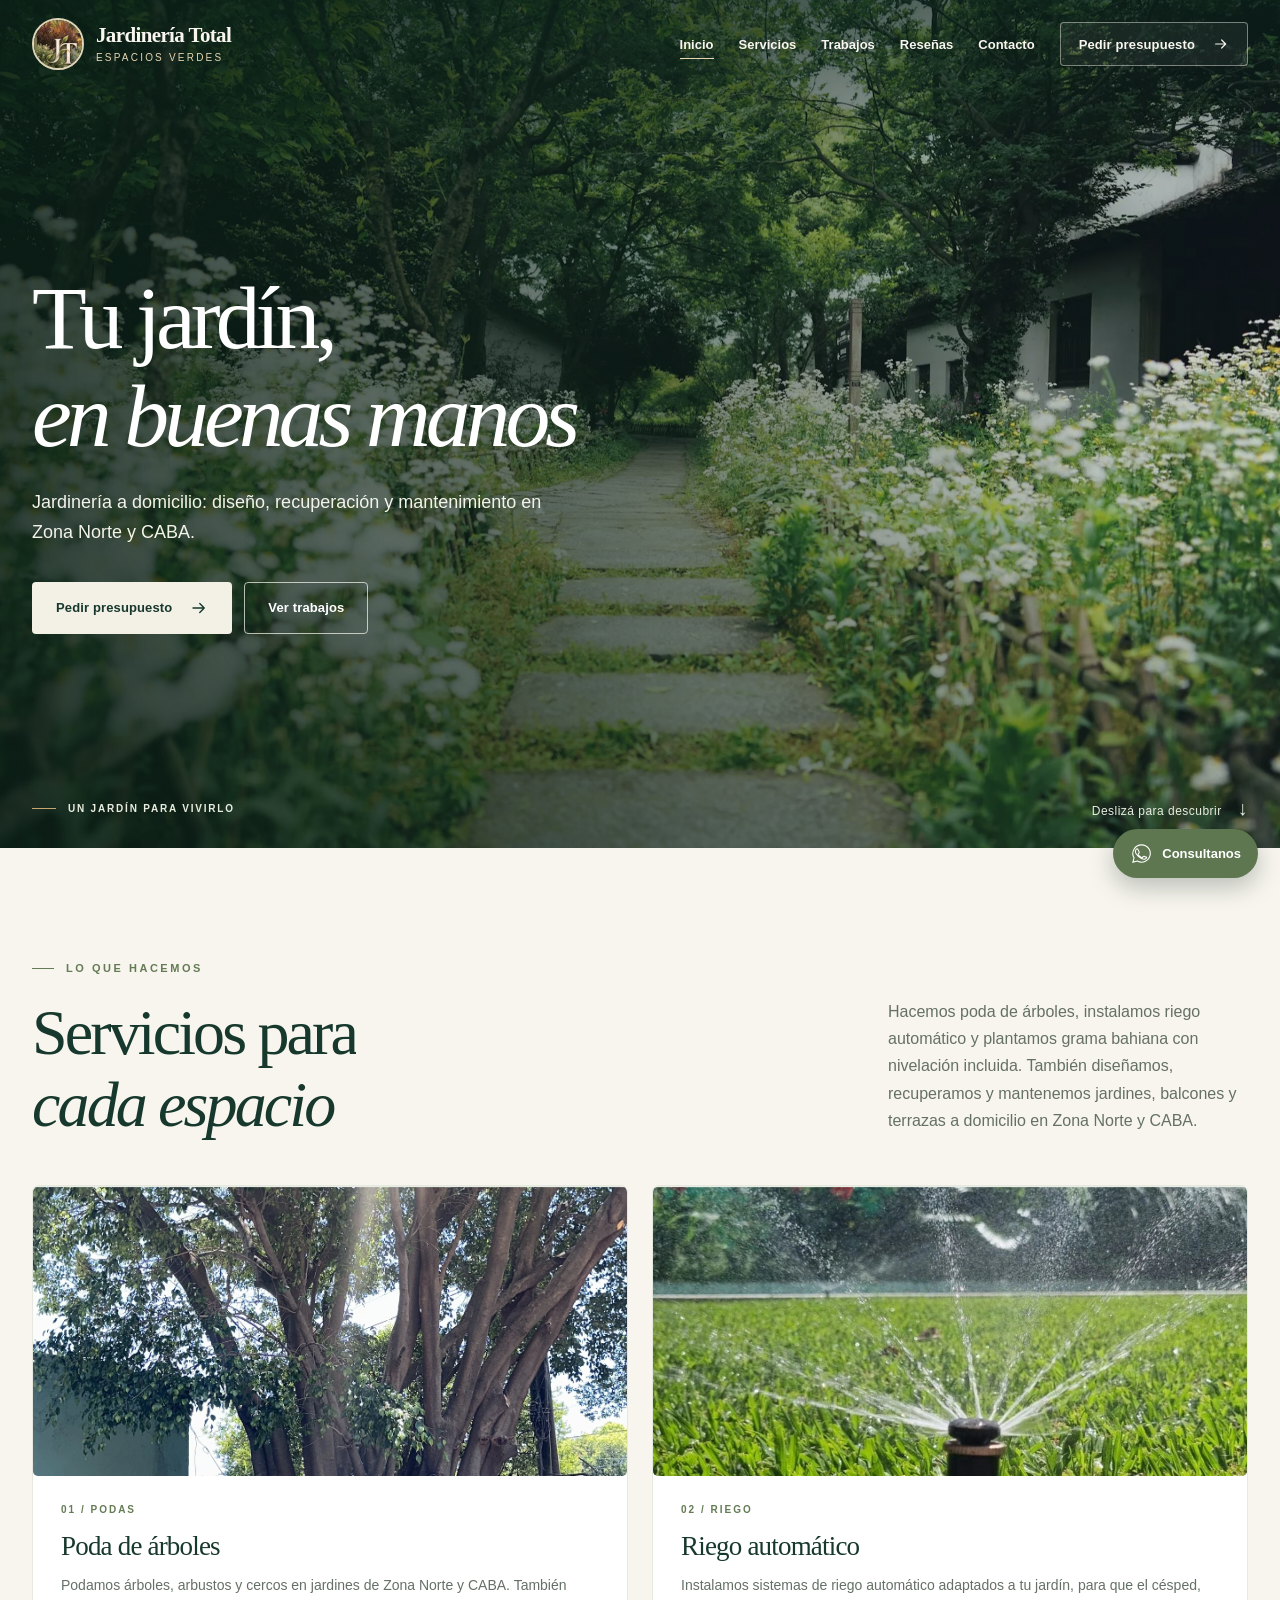
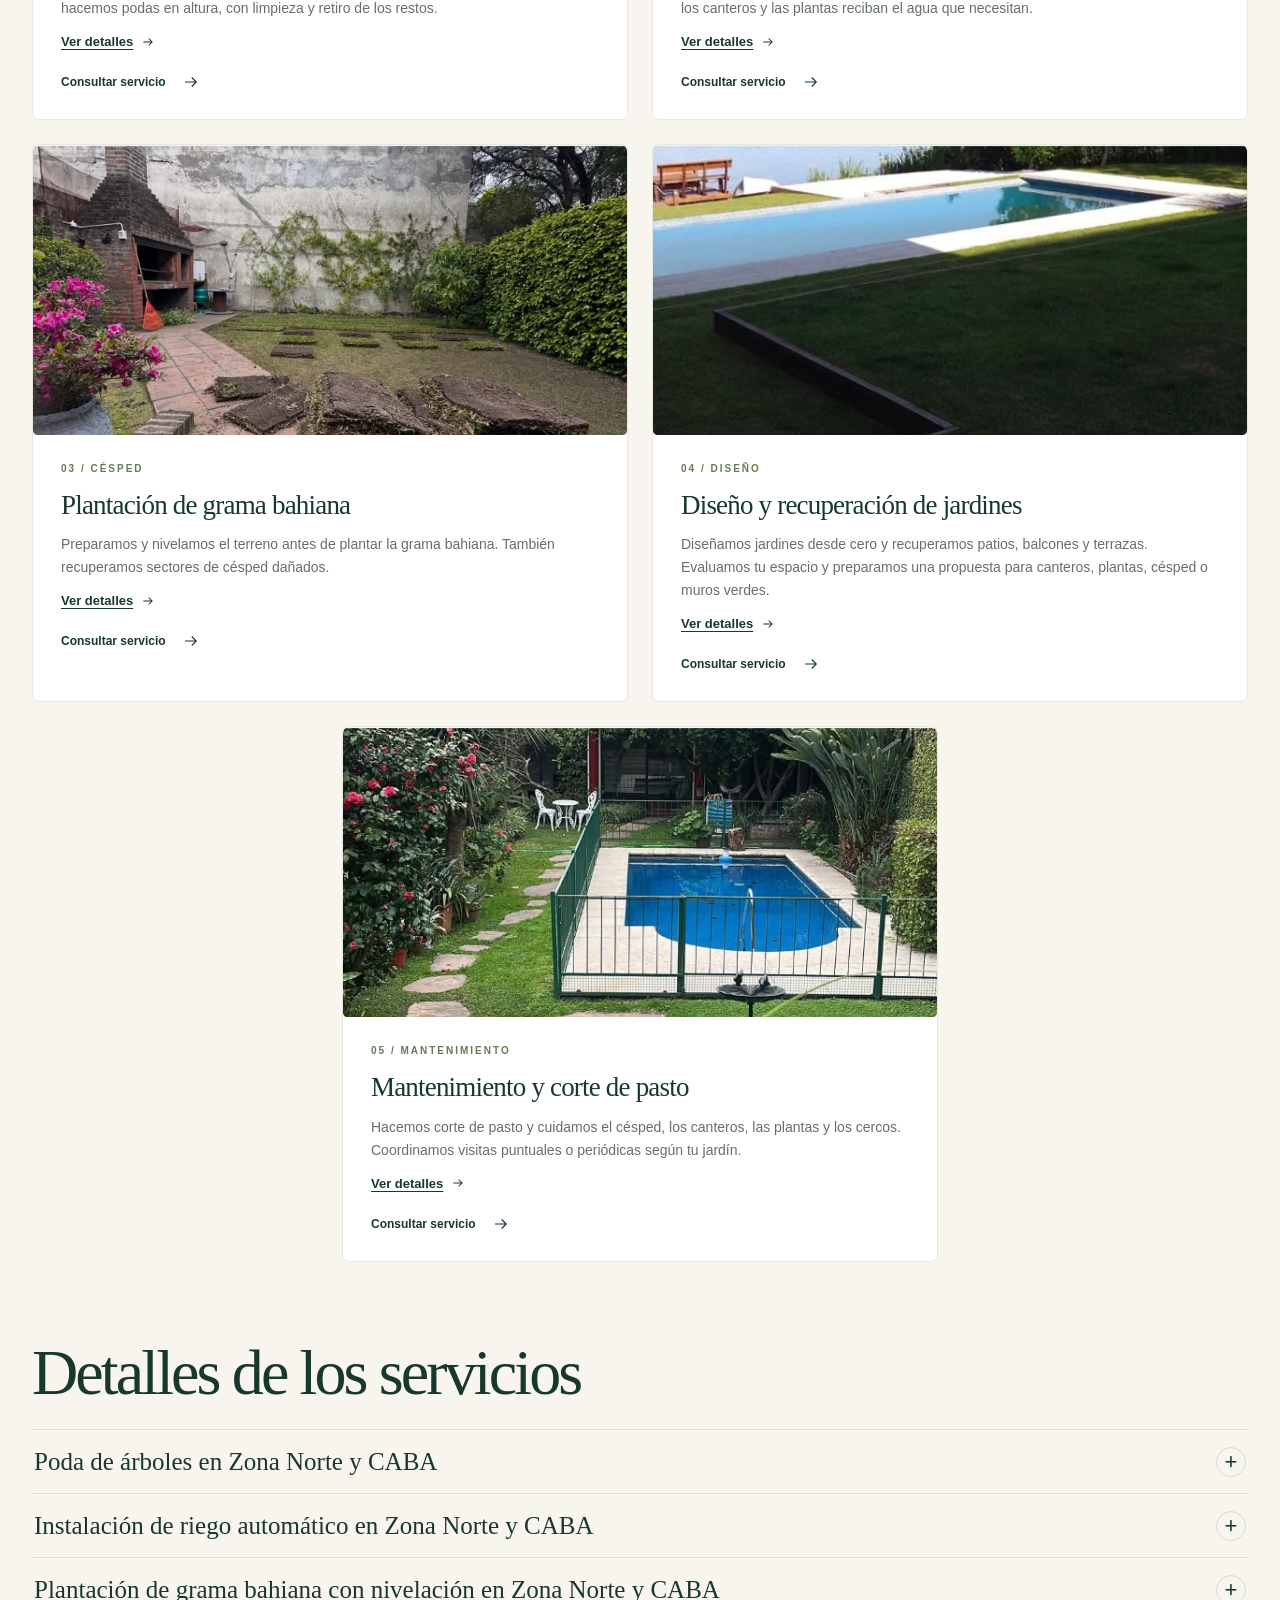
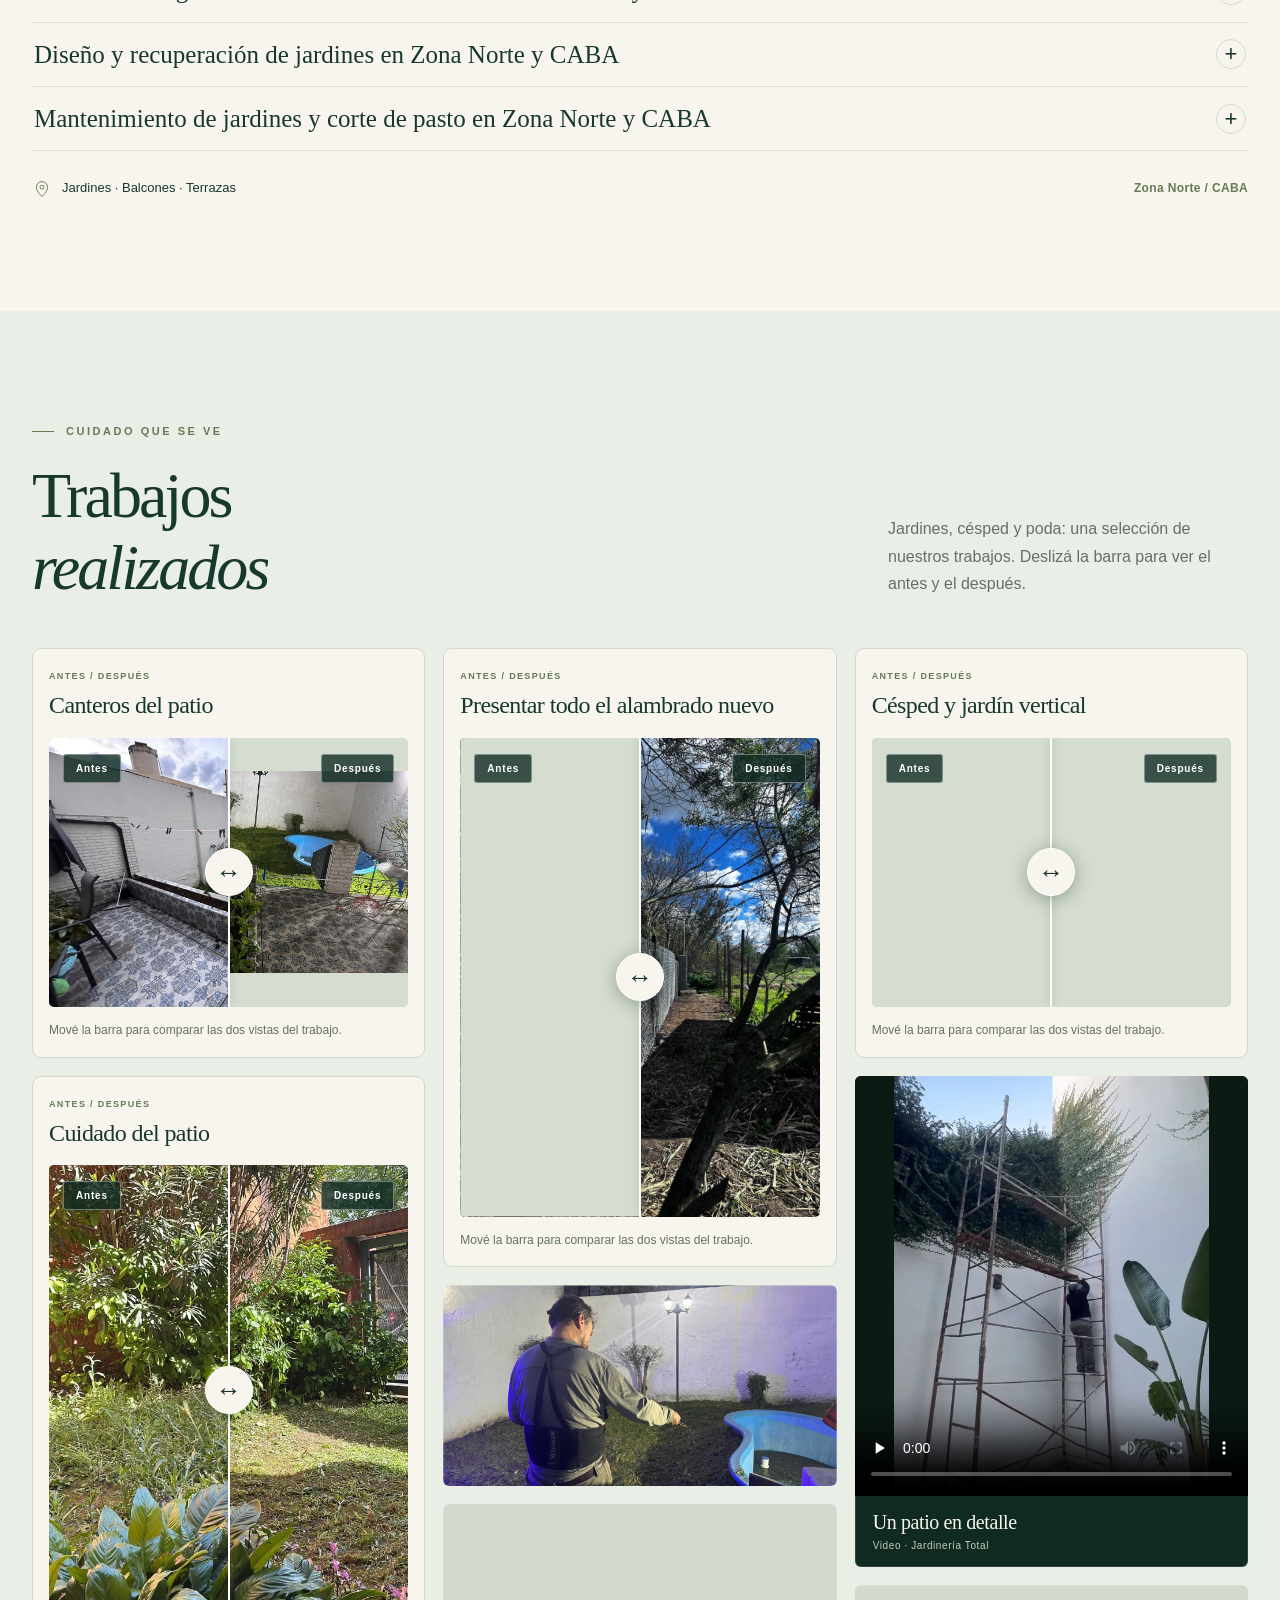
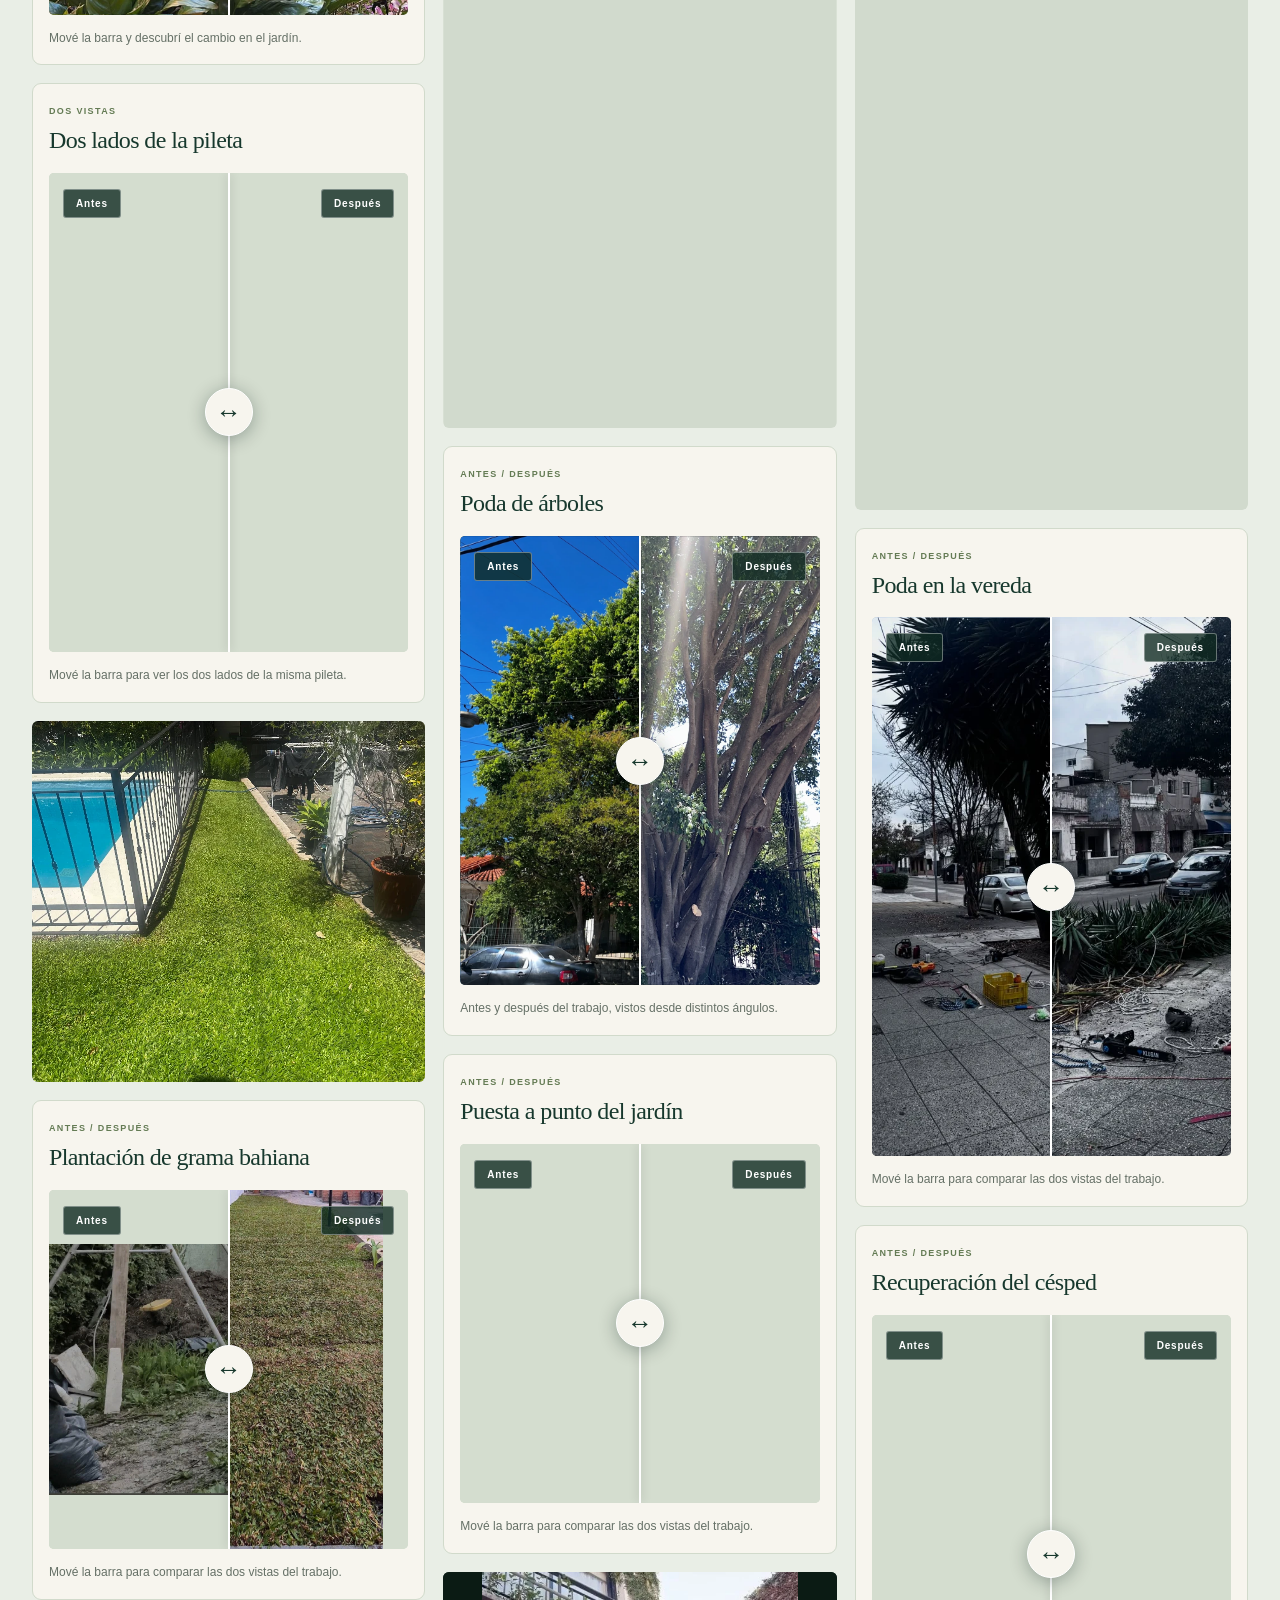
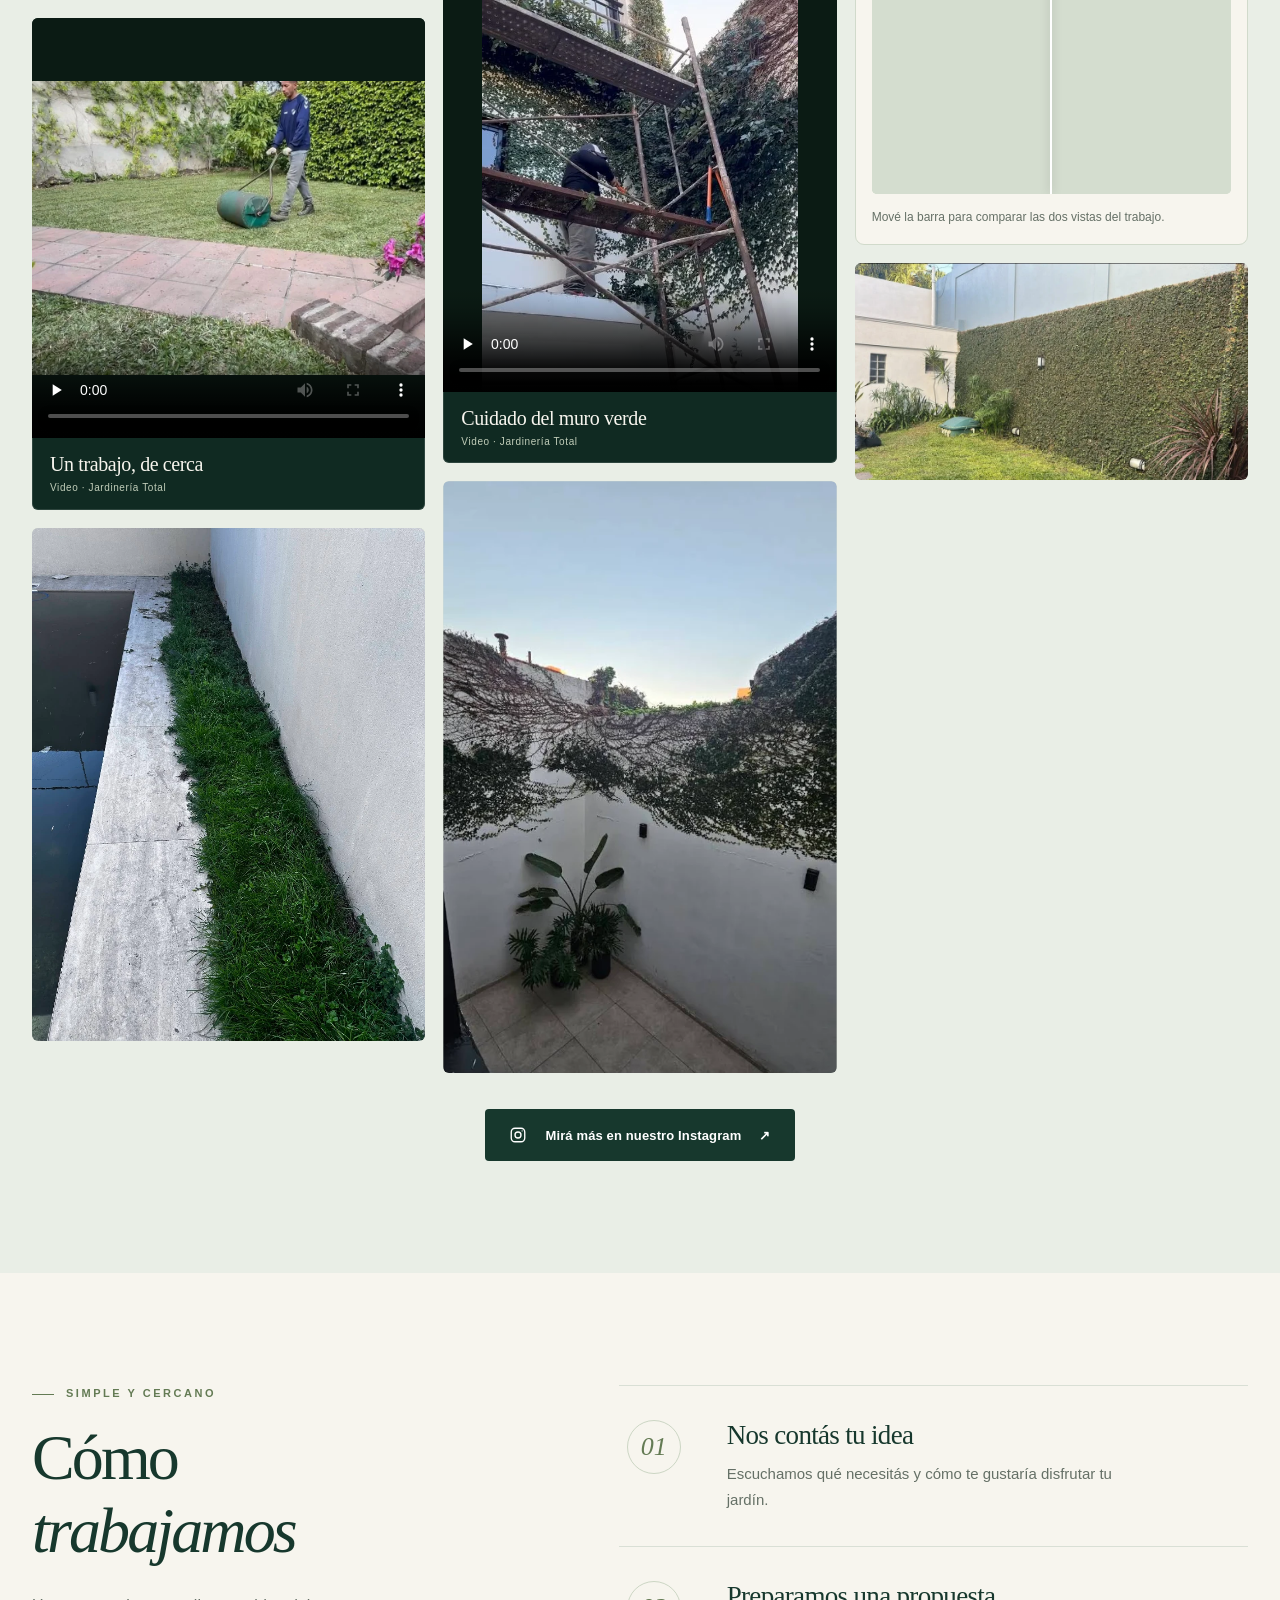
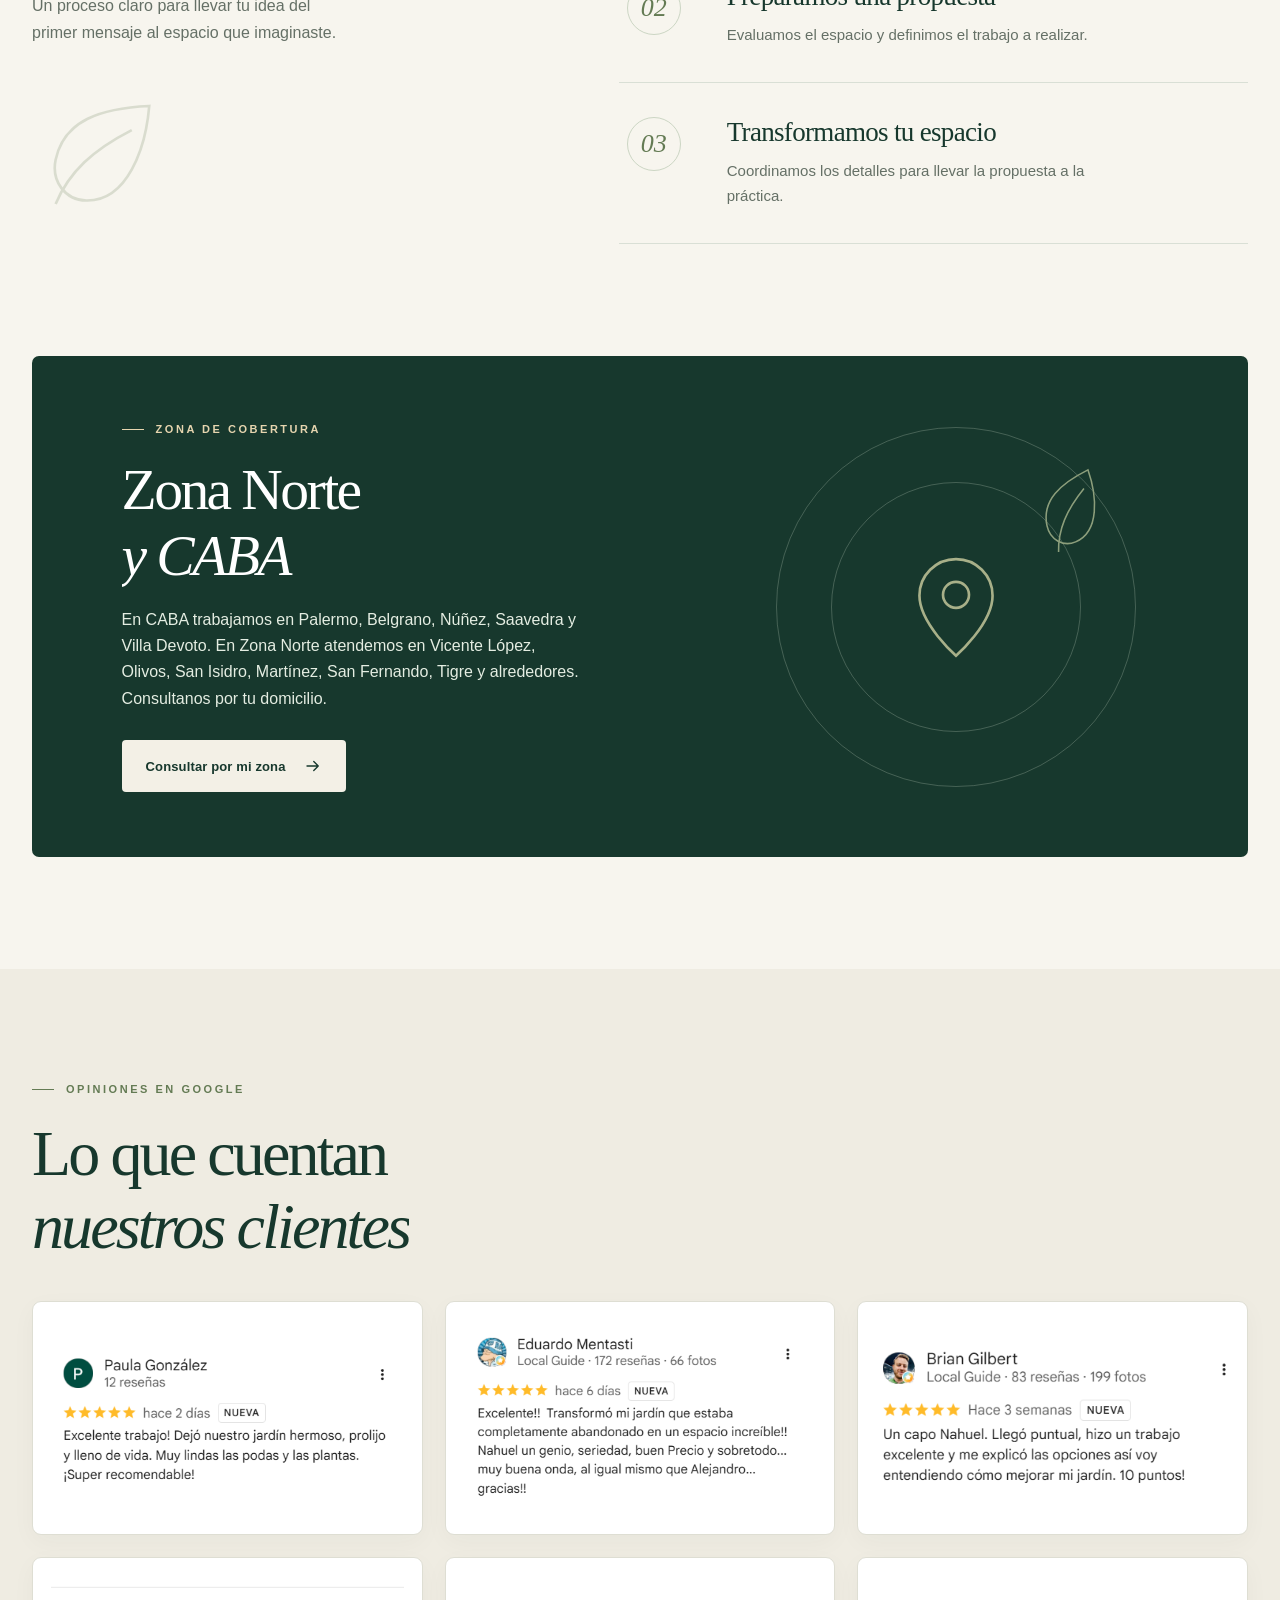
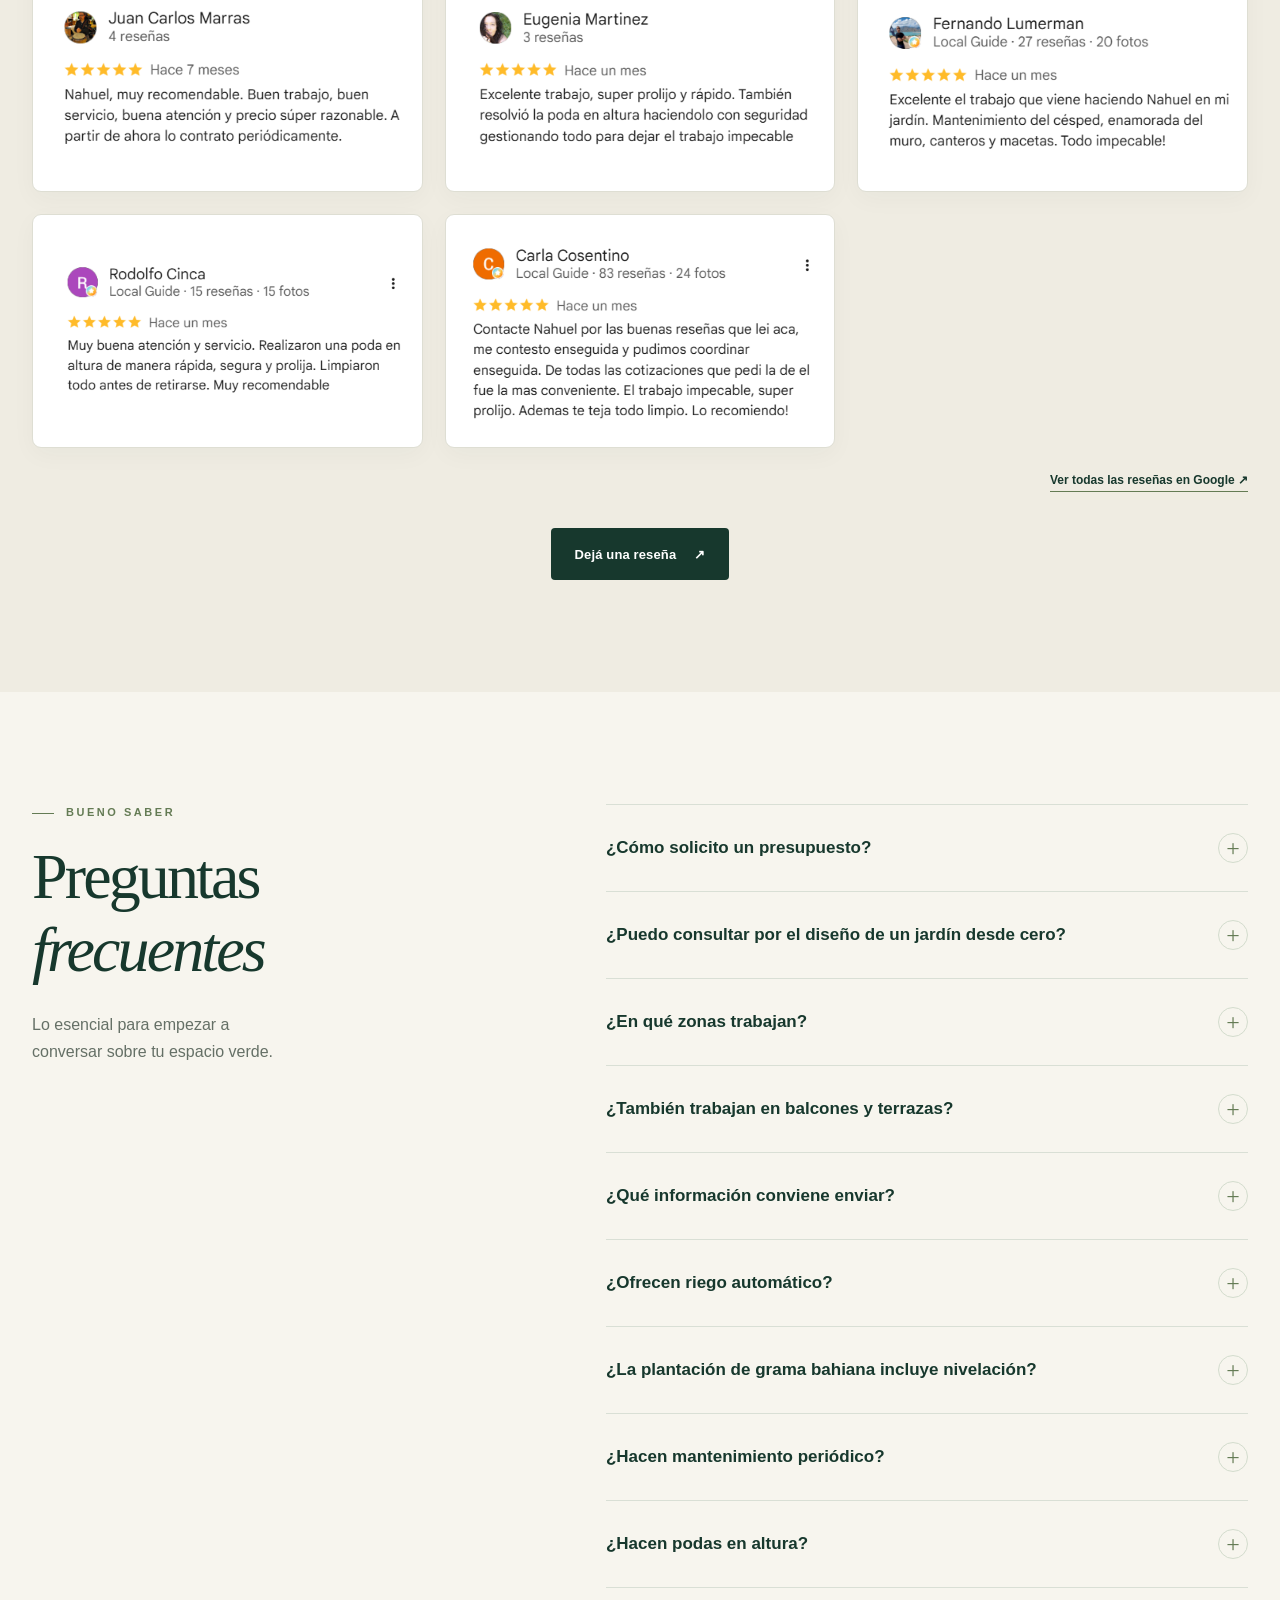
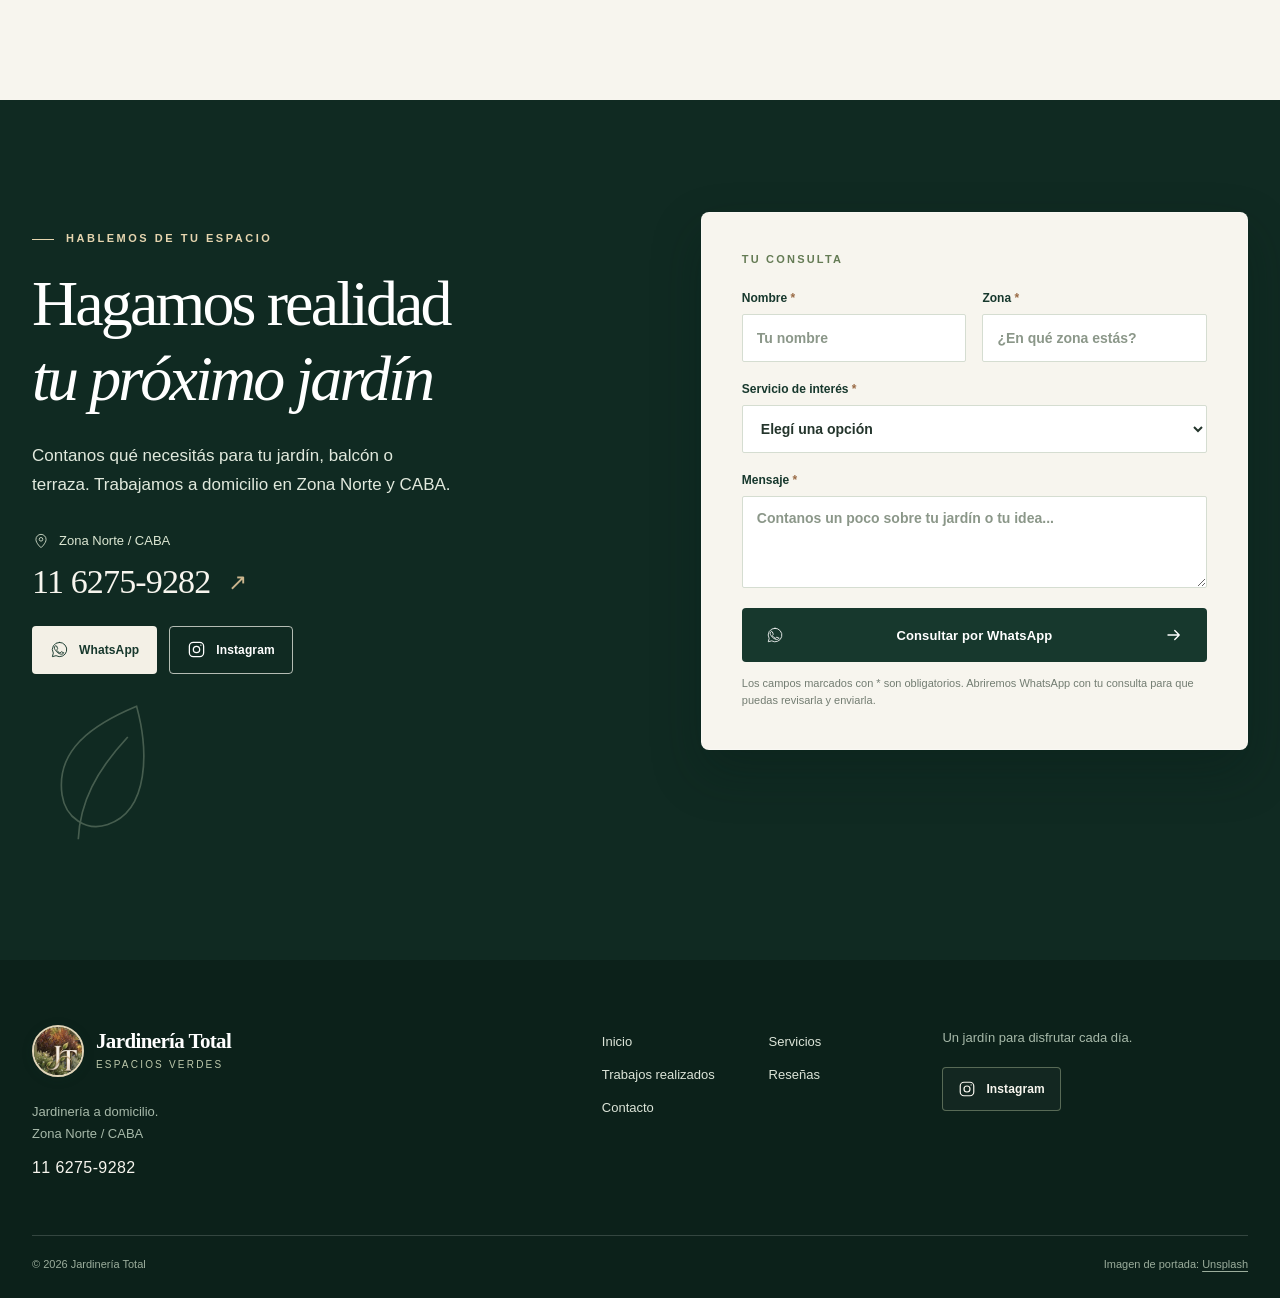
==== commit d7317541: "Integrar el texto completo de servicios en la portada" ====
--- a/index.html
+++ b/index.html
@@ -29,8 +29,8 @@
 <link rel="icon" href="assets/favicon-192.png" type="image/png" sizes="192x192">
 <link rel="apple-touch-icon" href="assets/favicon-192.png">
 <script src="boot.js?v=always-effects-20261027"></script>
-<link rel="stylesheet" href="styles.css?v=servicios-seo-portada">
-<script src="config.js?v=contacto-20261027" defer></script><script src="script.js?v=contacto-20261027" defer></script><script src="motion.js?v=servicios-whatsapp-20261102" defer></script><script src="cinema.js?v=always-effects-20261027" defer></script><script src="works.js?v=dos-lados-pileta-20261030" defer></script>
+<link rel="stylesheet" href="styles.css?v=servicios-anclas-20261118">
+<script src="config.js?v=contacto-20261027" defer></script><script src="script.js?v=servicios-anclas-20261118" defer></script><script src="motion.js?v=servicios-whatsapp-20261102" defer></script><script src="cinema.js?v=always-effects-20261027" defer></script><script src="works.js?v=dos-lados-pileta-20261030" defer></script>
 <script type="application/ld+json">
 {
   "@context": "https://schema.org",
@@ -196,8 +196,8 @@
       "@id": "https://www.jardineria-total.com/#servicio-diseno-recuperacion",
       "name": "Diseño y recuperación de jardines",
       "serviceType": "Diseño y recuperación de jardines",
-      "description": "Diseñamos jardines desde cero y recuperamos patios, balcones y terrazas. Evaluamos tu espacio y preparamos una propuesta para canteros, plantas, césped o muros verdes.",
-      "url": "https://www.jardineria-total.com/#servicio-diseno-recuperacion",
+      "description": "Diseño y recuperación de jardines, balcones y terrazas en CABA y Zona Norte. Transformamos tu espacio verde. Pedí tu presupuesto por WhatsApp.",
+      "url": "https://www.jardineria-total.com/#diseno-de-jardines-zona-norte-caba",
       "provider": {
         "@id": "https://www.jardineria-total.com/#negocio"
       },
@@ -254,15 +254,18 @@
           "@type": "Place",
           "name": "Tigre"
         }
-      ]
+      ],
+      "mainEntityOfPage": {
+        "@id": "https://www.jardineria-total.com/#pagina"
+      }
     },
     {
       "@type": "Service",
       "@id": "https://www.jardineria-total.com/#servicio-mantenimiento",
       "name": "Mantenimiento y corte de pasto",
       "serviceType": "Mantenimiento y corte de pasto",
-      "description": "Hacemos corte de pasto y cuidamos el césped, los canteros, las plantas y los cercos. Coordinamos visitas puntuales o periódicas según tu jardín.",
-      "url": "https://www.jardineria-total.com/#servicio-mantenimiento",
+      "description": "Mantenimiento de jardines y corte de pasto a domicilio en CABA y Zona Norte. Dejamos tu jardín cuidado y prolijo. Pedí tu presupuesto.",
+      "url": "https://www.jardineria-total.com/#mantenimiento-de-jardines-zona-norte-caba",
       "provider": {
         "@id": "https://www.jardineria-total.com/#negocio"
       },
@@ -319,15 +322,18 @@
           "@type": "Place",
           "name": "Tigre"
         }
-      ]
+      ],
+      "mainEntityOfPage": {
+        "@id": "https://www.jardineria-total.com/#pagina"
+      }
     },
     {
       "@type": "Service",
       "@id": "https://www.jardineria-total.com/#servicio-podas",
       "name": "Poda de árboles",
       "serviceType": "Poda de árboles",
-      "description": "Podamos árboles, arbustos y cercos en jardines de Zona Norte y CABA. También hacemos podas en altura, con limpieza y retiro de los restos.",
-      "url": "https://www.jardineria-total.com/#servicio-podas",
+      "description": "Poda de árboles, arbustos y cercos a domicilio en CABA y Zona Norte. Poda en altura, limpieza y retiro de restos. Pedí tu presupuesto.",
+      "url": "https://www.jardineria-total.com/#poda-de-arboles-zona-norte-caba",
       "provider": {
         "@id": "https://www.jardineria-total.com/#negocio"
       },
@@ -384,15 +390,18 @@
           "@type": "Place",
           "name": "Tigre"
         }
-      ]
+      ],
+      "mainEntityOfPage": {
+        "@id": "https://www.jardineria-total.com/#pagina"
+      }
     },
     {
       "@type": "Service",
       "@id": "https://www.jardineria-total.com/#servicio-riego-automatico",
       "name": "Riego automático",
       "serviceType": "Riego automático",
-      "description": "Instalamos sistemas de riego automático adaptados a tu jardín, para que el césped, los canteros y las plantas reciban el agua que necesitan.",
-      "url": "https://www.jardineria-total.com/#servicio-riego-automatico",
+      "description": "Instalación de riego automático para jardines en CABA y Zona Norte, adaptado a tu espacio. Cuidá tu jardín sin regar a mano. Pedí presupuesto.",
+      "url": "https://www.jardineria-total.com/#riego-automatico-zona-norte-caba",
       "provider": {
         "@id": "https://www.jardineria-total.com/#negocio"
       },
@@ -449,15 +458,18 @@
           "@type": "Place",
           "name": "Tigre"
         }
-      ]
+      ],
+      "mainEntityOfPage": {
+        "@id": "https://www.jardineria-total.com/#pagina"
+      }
     },
     {
       "@type": "Service",
       "@id": "https://www.jardineria-total.com/#servicio-grama-bahiana",
       "name": "Plantación de grama bahiana",
       "serviceType": "Plantación de grama bahiana",
-      "description": "Preparamos y nivelamos el terreno antes de plantar la grama bahiana. También recuperamos sectores de césped dañados.",
-      "url": "https://www.jardineria-total.com/#servicio-grama-bahiana",
+      "description": "Plantación de grama bahiana con nivelación del terreno incluida en CABA y Zona Norte. Césped parejo y listo para disfrutar. Pedí presupuesto.",
+      "url": "https://www.jardineria-total.com/#grama-bahiana-zona-norte-caba",
       "provider": {
         "@id": "https://www.jardineria-total.com/#negocio"
       },
@@ -514,7 +526,10 @@
           "@type": "Place",
           "name": "Tigre"
         }
-      ]
+      ],
+      "mainEntityOfPage": {
+        "@id": "https://www.jardineria-total.com/#pagina"
+      }
     },
     {
       "@type": "FAQPage",
@@ -624,11 +639,163 @@
 </div><div class="reading-progress" aria-hidden="true"><span></span></div></header>
 <main id="contenido">
 <section class="hero" id="inicio" aria-labelledby="hero-title"><img class="hero-image" src="assets/hero-large.webp" width="2000" height="1334" fetchpriority="high" decoding="async" alt="" aria-hidden="true"><div class="hero-shade"></div><div class="shell hero-content"><h1 id="hero-title">Tu jardín,<br><em>en buenas manos</em></h1><p class="hero-copy">Jardinería a domicilio: diseño, recuperación y mantenimiento en Zona Norte y CABA.</p><div class="hero-actions"><a class="button button-light" href="#contacto">Pedir presupuesto <svg><use href="#icon-arrow"/></svg></a><a class="button button-outline" href="#trabajos">Ver trabajos</a></div></div><div class="hero-bottom shell"><span>UN JARDÍN PARA VIVIRLO</span><span class="hero-scroll">Deslizá para descubrir <span aria-hidden="true">↓</span></span></div></section>
-<section class="section services-section" id="servicios" aria-labelledby="services-title"><div class="shell"><div class="section-heading reveal"><div><p class="eyebrow">LO QUE HACEMOS</p><h2 id="services-title">Servicios para<br><em>cada espacio</em></h2></div><p>Hacemos poda de árboles, instalamos riego automático y plantamos grama bahiana con nivelación incluida. También diseñamos, recuperamos y mantenemos jardines, balcones y terrazas a domicilio en Zona Norte y CABA.</p></div><div class="service-grid service-grid-real" id="catalogo-servicios"><article class="service-card reveal" id="servicio-podas"><div class="service-image"><img src="assets/poda-despues.webp" loading="lazy" width="1440" height="1439" alt="Árbol después del trabajo de poda"></div><div class="service-body"><span class="service-number">01 / PODAS</span><h3>Poda de árboles</h3><p>Podamos árboles, arbustos y cercos en jardines de Zona Norte y CABA. También hacemos podas en altura, con limpieza y retiro de los restos.</p><a class="service-cta" href="https://wa.me/5491162759282?text=Hola%2C%20quiero%20consultar%20por%20el%20servicio%20de%20Podas." target="_blank" rel="noopener noreferrer" data-service="Podas" aria-label="Consultar por podas por WhatsApp">Consultar servicio <svg aria-hidden="true"><use href="#icon-arrow"/></svg></a></div></article>
-<article class="service-card reveal" id="servicio-riego-automatico"><div class="service-image"><img src="assets/riego-automatico-aspersor.webp" loading="lazy" width="1024" height="576" alt="Aspersor de riego automático regando el césped de un jardín"></div><div class="service-body"><span class="service-number">02 / RIEGO</span><h3>Riego automático</h3><p>Instalamos sistemas de riego automático adaptados a tu jardín, para que el césped, los canteros y las plantas reciban el agua que necesitan.</p><a class="service-cta" href="https://wa.me/5491162759282?text=Hola%2C%20quiero%20consultar%20por%20el%20servicio%20de%20Riego%20autom%C3%A1tico." target="_blank" rel="noopener noreferrer" data-service="Riego automático" aria-label="Consultar por riego automático por WhatsApp">Consultar servicio <svg aria-hidden="true"><use href="#icon-arrow"/></svg></a></div></article>
-<article class="service-card reveal" id="servicio-grama-bahiana"><div class="service-image"><img src="assets/cesped-colocacion.webp" loading="lazy" width="873" height="697" alt="Preparación del terreno y colocación de césped"></div><div class="service-body"><span class="service-number">03 / CÉSPED</span><h3>Plantación de grama bahiana</h3><p>Preparamos y nivelamos el terreno antes de plantar la grama bahiana. También recuperamos sectores de césped dañados.</p><a class="service-cta" href="https://wa.me/5491162759282?text=Hola%2C%20quiero%20consultar%20por%20el%20servicio%20de%20Plantaci%C3%B3n%20de%20grama%20bahiana." target="_blank" rel="noopener noreferrer" data-service="Plantación de grama bahiana" aria-label="Consultar por plantación de grama bahiana por WhatsApp">Consultar servicio <svg aria-hidden="true"><use href="#icon-arrow"/></svg></a></div></article>
-<article class="service-card reveal" id="servicio-diseno-recuperacion"><div class="service-image"><img src="assets/jardin-laguna.webp" loading="lazy" width="676" height="917" alt="Jardín con césped, pileta y vista a la laguna"></div><div class="service-body"><span class="service-number">04 / DISEÑO</span><h3>Diseño y recuperación de jardines</h3><p>Diseñamos jardines desde cero y recuperamos patios, balcones y terrazas. Evaluamos tu espacio y preparamos una propuesta para canteros, plantas, césped o muros verdes.</p><a class="service-cta" href="https://wa.me/5491162759282?text=Hola%2C%20quiero%20consultar%20por%20el%20servicio%20de%20Dise%C3%B1o%20y%20recuperaci%C3%B3n." target="_blank" rel="noopener noreferrer" data-service="Diseño y recuperación" aria-label="Consultar por diseño y recuperación por WhatsApp">Consultar servicio <svg aria-hidden="true"><use href="#icon-arrow"/></svg></a></div></article>
-<article class="service-card reveal" id="servicio-mantenimiento"><div class="service-image"><img src="assets/jardin-pileta.webp" loading="lazy" width="683" height="935" alt="Césped y plantas del jardín alrededor de la pileta"></div><div class="service-body"><span class="service-number">05 / MANTENIMIENTO</span><h3>Mantenimiento y corte de pasto</h3><p>Hacemos corte de pasto y cuidamos el césped, los canteros, las plantas y los cercos. Coordinamos visitas puntuales o periódicas según tu jardín.</p><a class="service-cta" href="https://wa.me/5491162759282?text=Hola%2C%20quiero%20consultar%20por%20el%20servicio%20de%20Mantenimiento%20y%20corte%20de%20pasto." target="_blank" rel="noopener noreferrer" data-service="Mantenimiento y corte de pasto" aria-label="Consultar por mantenimiento y corte de pasto por WhatsApp">Consultar servicio <svg aria-hidden="true"><use href="#icon-arrow"/></svg></a></div></article></div><p class="service-coverage"><svg aria-hidden="true"><use href="#icon-pin"/></svg> Jardines · Balcones · Terrazas <span>Zona Norte / CABA</span></p></div></section>
+<section class="section services-section" id="servicios" aria-labelledby="services-title"><div class="shell"><div class="section-heading reveal"><div><p class="eyebrow">LO QUE HACEMOS</p><h2 id="services-title">Servicios para<br><em>cada espacio</em></h2></div><p>Hacemos poda de árboles, instalamos riego automático y plantamos grama bahiana con nivelación incluida. También diseñamos, recuperamos y mantenemos jardines, balcones y terrazas a domicilio en Zona Norte y CABA.</p></div><div class="service-grid service-grid-real" id="catalogo-servicios"><article class="service-card reveal" id="servicio-podas"><div class="service-image"><img src="assets/poda-despues.webp" loading="lazy" width="1440" height="1439" alt="Árbol después del trabajo de poda"></div><div class="service-body"><span class="service-number">01 / PODAS</span><h3>Poda de árboles</h3><p>Podamos árboles, arbustos y cercos en jardines de Zona Norte y CABA. También hacemos podas en altura, con limpieza y retiro de los restos.</p><a class="service-more" href="#poda-de-arboles-zona-norte-caba" aria-label="Ver detalles de poda de árboles">Ver detalles <svg aria-hidden="true"><use href="#icon-arrow"/></svg></a><a class="service-cta" href="https://wa.me/5491162759282?text=Hola%2C%20quiero%20consultar%20por%20el%20servicio%20de%20Podas." target="_blank" rel="noopener noreferrer" data-service="Podas" aria-label="Consultar por podas por WhatsApp">Consultar servicio <svg aria-hidden="true"><use href="#icon-arrow"/></svg></a></div></article>
+<article class="service-card reveal" id="servicio-riego-automatico"><div class="service-image"><img src="assets/riego-automatico-aspersor.webp" loading="lazy" width="1024" height="576" alt="Aspersor de riego automático regando el césped de un jardín"></div><div class="service-body"><span class="service-number">02 / RIEGO</span><h3>Riego automático</h3><p>Instalamos sistemas de riego automático adaptados a tu jardín, para que el césped, los canteros y las plantas reciban el agua que necesitan.</p><a class="service-more" href="#riego-automatico-zona-norte-caba" aria-label="Ver detalles de riego automático">Ver detalles <svg aria-hidden="true"><use href="#icon-arrow"/></svg></a><a class="service-cta" href="https://wa.me/5491162759282?text=Hola%2C%20quiero%20consultar%20por%20el%20servicio%20de%20Riego%20autom%C3%A1tico." target="_blank" rel="noopener noreferrer" data-service="Riego automático" aria-label="Consultar por riego automático por WhatsApp">Consultar servicio <svg aria-hidden="true"><use href="#icon-arrow"/></svg></a></div></article>
+<article class="service-card reveal" id="servicio-grama-bahiana"><div class="service-image"><img src="assets/cesped-colocacion.webp" loading="lazy" width="873" height="697" alt="Preparación del terreno y colocación de césped"></div><div class="service-body"><span class="service-number">03 / CÉSPED</span><h3>Plantación de grama bahiana</h3><p>Preparamos y nivelamos el terreno antes de plantar la grama bahiana. También recuperamos sectores de césped dañados.</p><a class="service-more" href="#grama-bahiana-zona-norte-caba" aria-label="Ver detalles de plantación de grama bahiana">Ver detalles <svg aria-hidden="true"><use href="#icon-arrow"/></svg></a><a class="service-cta" href="https://wa.me/5491162759282?text=Hola%2C%20quiero%20consultar%20por%20el%20servicio%20de%20Plantaci%C3%B3n%20de%20grama%20bahiana." target="_blank" rel="noopener noreferrer" data-service="Plantación de grama bahiana" aria-label="Consultar por plantación de grama bahiana por WhatsApp">Consultar servicio <svg aria-hidden="true"><use href="#icon-arrow"/></svg></a></div></article>
+<article class="service-card reveal" id="servicio-diseno-recuperacion"><div class="service-image"><img src="assets/jardin-laguna.webp" loading="lazy" width="676" height="917" alt="Jardín con césped, pileta y vista a la laguna"></div><div class="service-body"><span class="service-number">04 / DISEÑO</span><h3>Diseño y recuperación de jardines</h3><p>Diseñamos jardines desde cero y recuperamos patios, balcones y terrazas. Evaluamos tu espacio y preparamos una propuesta para canteros, plantas, césped o muros verdes.</p><a class="service-more" href="#diseno-de-jardines-zona-norte-caba" aria-label="Ver detalles de diseño y recuperación de jardines">Ver detalles <svg aria-hidden="true"><use href="#icon-arrow"/></svg></a><a class="service-cta" href="https://wa.me/5491162759282?text=Hola%2C%20quiero%20consultar%20por%20el%20servicio%20de%20Dise%C3%B1o%20y%20recuperaci%C3%B3n." target="_blank" rel="noopener noreferrer" data-service="Diseño y recuperación" aria-label="Consultar por diseño y recuperación por WhatsApp">Consultar servicio <svg aria-hidden="true"><use href="#icon-arrow"/></svg></a></div></article>
+<article class="service-card reveal" id="servicio-mantenimiento"><div class="service-image"><img src="assets/jardin-pileta.webp" loading="lazy" width="683" height="935" alt="Césped y plantas del jardín alrededor de la pileta"></div><div class="service-body"><span class="service-number">05 / MANTENIMIENTO</span><h3>Mantenimiento y corte de pasto</h3><p>Hacemos corte de pasto y cuidamos el césped, los canteros, las plantas y los cercos. Coordinamos visitas puntuales o periódicas según tu jardín.</p><a class="service-more" href="#mantenimiento-de-jardines-zona-norte-caba" aria-label="Ver detalles de mantenimiento y corte de pasto">Ver detalles <svg aria-hidden="true"><use href="#icon-arrow"/></svg></a><a class="service-cta" href="https://wa.me/5491162759282?text=Hola%2C%20quiero%20consultar%20por%20el%20servicio%20de%20Mantenimiento%20y%20corte%20de%20pasto." target="_blank" rel="noopener noreferrer" data-service="Mantenimiento y corte de pasto" aria-label="Consultar por mantenimiento y corte de pasto por WhatsApp">Consultar servicio <svg aria-hidden="true"><use href="#icon-arrow"/></svg></a></div></article></div><section class="service-details" aria-labelledby="service-details-title">
+  <h2 id="service-details-title">Detalles de los servicios</h2>
+  <details class="service-detail" id="poda-de-arboles-zona-norte-caba" name="informacion-servicios">
+    <summary><h3>Poda de árboles en Zona Norte y CABA<span aria-hidden="true"></span></h3></summary>
+    <div class="service-detail-copy">
+      <p>En Jardinería Total hacemos poda de árboles, arbustos y cercos en casas, patios y jardines de CABA y Zona Norte. Podamos para dar forma, ordenar el crecimiento, dejar pasar la luz y mantener el jardín prolijo y seguro.</p>
+      <p>También resolvemos podas en altura, y al terminar dejamos el lugar limpio y retiramos los restos de poda.</p>
+      <h4>Qué incluye el servicio</h4>
+      <ul>
+        <li>Poda de formación y mantenimiento de árboles</li>
+        <li>Poda de arbustos, cercos y plantas</li>
+        <li>Poda en altura</li>
+        <li>Limpieza del lugar y retiro de restos</li>
+        <li>Presupuesto previo, coordinado por WhatsApp</li>
+      </ul>
+      <p><a href="#area-title">Ver todas las zonas donde trabajamos</a> · <a href="#trabajos">Ver trabajos realizados</a></p>
+      <h4>Preguntas frecuentes</h4>
+      <dl>
+        <dt>¿Cuándo conviene podar?</dt>
+        <dd>Depende de la especie. Escribinos con fotos y te orientamos sobre el mejor momento para tu árbol.</dd>
+        <dt>¿Podan árboles de la vereda?</dt>
+        <dd>Los árboles de la vereda son arbolado público: en CABA <a href="https://buenosaires.gob.ar/tramites/denuncia-de-danos-en-la-publica-causados-por-arboles">la poda la gestiona la Ciudad</a>, y en cada municipio de Zona Norte rige su propia ordenanza. Consultanos antes de planificar el trabajo.</dd>
+        <dt>¿Cómo pido presupuesto?</dt>
+        <dd>Escribinos por WhatsApp al <a href="https://wa.me/5491162759282">11 6275-9282</a> con tu zona, fotos del árbol y lo que necesitás.</dd>
+      </dl>
+      <p><a href="#mantenimiento-de-jardines-zona-norte-caba">Mantenimiento y corte de pasto</a></p>
+      <a class="button button-small" href="https://wa.me/5491162759282?text=Hola%2C%20Jardiner%C3%ADa%20Total.%20Quisiera%20consultar%20por%20poda%20de%20%C3%A1rboles.">Pedir presupuesto por WhatsApp <svg aria-hidden="true"><use href="#icon-whatsapp"/></svg></a>
+    </div>
+  </details>
+  <details class="service-detail" id="riego-automatico-zona-norte-caba" name="informacion-servicios">
+    <summary><h3>Instalación de riego automático en Zona Norte y CABA<span aria-hidden="true"></span></h3></summary>
+    <div class="service-detail-copy">
+      <p>Un jardín cuidado empieza por un buen riego. En Jardinería Total instalamos riego automático adaptado a las necesidades de cada jardín, para que tu césped y tus plantas reciban el agua que necesitan sin que tengas que ocuparte todos los días.</p>
+      <p>Trabajamos en casas, patios y jardines de CABA y Zona Norte, y combinamos el riego con el mantenimiento y la plantación de césped cuando hace falta.</p>
+      <h4>Qué incluye el servicio</h4>
+      <ul>
+        <li>Evaluación del espacio y propuesta de riego a medida</li>
+        <li>Instalación del sistema de riego automático</li>
+        <li>Cobertura pensada para césped, canteros y plantas</li>
+        <li>Presupuesto previo, coordinado por WhatsApp</li>
+      </ul>
+      <p><a href="#area-title">Ver todas las zonas donde trabajamos</a> · <a href="#trabajos">Ver trabajos realizados</a></p>
+      <h4>Preguntas frecuentes</h4>
+      <dl>
+        <dt>¿Qué necesito para pedir presupuesto?</dt>
+        <dd>Tu ubicación, medidas aproximadas del jardín y algunas fotos. Con eso podemos orientarte desde el primer mensaje.</dd>
+        <dt>¿Sirve para jardines chicos y patios?</dt>
+        <dd>Sí. Adaptamos el sistema al tamaño y a las características de cada espacio.</dd>
+        <dt>¿Pueden combinarlo con la plantación de césped?</dt>
+        <dd>Sí, es un buen momento para instalar el riego antes o junto con la plantación de grama bahiana.</dd>
+        <dt>¿Dónde consulto?</dt>
+        <dd>Por WhatsApp al <a href="https://wa.me/5491162759282">11 6275-9282</a>.</dd>
+      </dl>
+      <p><a href="#grama-bahiana-zona-norte-caba">Plantación de grama bahiana</a> · <a href="#mantenimiento-de-jardines-zona-norte-caba">Mantenimiento y corte de pasto</a></p>
+      <a class="button button-small" href="https://wa.me/5491162759282?text=Hola%2C%20Jardiner%C3%ADa%20Total.%20Quisiera%20consultar%20por%20riego%20autom%C3%A1tico.">Consultar por riego automático <svg aria-hidden="true"><use href="#icon-whatsapp"/></svg></a>
+    </div>
+  </details>
+  <details class="service-detail" id="grama-bahiana-zona-norte-caba" name="informacion-servicios">
+    <summary><h3>Plantación de grama bahiana con nivelación en Zona Norte y CABA<span aria-hidden="true"></span></h3></summary>
+    <div class="service-detail-copy">
+      <p>Si querés un césped parejo y resistente, la grama bahiana es una excelente opción. En Jardinería Total plantamos grama bahiana con nivelación del terreno incluida, para dejar tu jardín parejo y listo para disfrutar.</p>
+      <p>Trabajamos en jardines de casas de CABA y Zona Norte. También hacemos recuperación de césped, corte de pasto y mantenimiento, para que el resultado dure en el tiempo.</p>
+      <h4>Qué incluye el servicio</h4>
+      <ul>
+        <li>Preparación y nivelación del terreno</li>
+        <li>Plantación de grama bahiana</li>
+        <li>Recuperación de zonas de césped dañadas</li>
+        <li>Mantenimiento y corte de pasto posterior (opcional)</li>
+        <li>Presupuesto previo, coordinado por WhatsApp</li>
+      </ul>
+      <p><a href="#area-title">Ver todas las zonas donde trabajamos</a> · <a href="#trabajo-palmera">Ver trabajos realizados</a></p>
+      <h4>Preguntas frecuentes</h4>
+      <dl>
+        <dt>¿La nivelación del terreno está incluida?</dt>
+        <dd>Sí, el servicio de plantación incluye la nivelación del terreno.</dd>
+        <dt>¿Pueden recuperar un césped que quedó en mal estado?</dt>
+        <dd>Sí, hacemos recuperación de césped. Mandanos fotos para evaluar el caso.</dd>
+        <dt>¿Qué datos necesito para pedir presupuesto?</dt>
+        <dd>Ubicación, medidas aproximadas del jardín y fotos del espacio.</dd>
+        <dt>¿Cómo consulto?</dt>
+        <dd>Por WhatsApp al <a href="https://wa.me/5491162759282">11 6275-9282</a>.</dd>
+      </dl>
+      <p><a href="#riego-automatico-zona-norte-caba">Riego automático</a> · <a href="#mantenimiento-de-jardines-zona-norte-caba">Mantenimiento y corte de pasto</a></p>
+      <a class="button button-small" href="https://wa.me/5491162759282?text=Hola%2C%20Jardiner%C3%ADa%20Total.%20Quisiera%20consultar%20por%20plantaci%C3%B3n%20de%20grama%20bahiana.">Consultar por grama bahiana <svg aria-hidden="true"><use href="#icon-whatsapp"/></svg></a>
+    </div>
+  </details>
+  <details class="service-detail" id="diseno-de-jardines-zona-norte-caba" name="informacion-servicios">
+    <summary><h3>Diseño y recuperación de jardines en Zona Norte y CABA<span aria-hidden="true"></span></h3></summary>
+    <div class="service-detail-copy">
+      <p>Tu jardín puede volver a ser un lugar para disfrutar. En Jardinería Total diseñamos jardines desde cero y recuperamos espacios verdes que quedaron abandonados o desprolijos, en casas, patios, balcones y terrazas de CABA y Zona Norte.</p>
+      <p>Escuchamos cómo querés usar tu espacio, evaluamos el terreno y te presentamos una propuesta clara. Después coordinamos cada detalle para llevarla a la práctica: canteros, plantas, césped, riego, muros verdes y más.</p>
+      <h4>Cómo trabajamos</h4>
+      <ol>
+        <li><strong>Nos contás tu idea</strong>. qué necesitás y cómo te gustaría disfrutar tu jardín.</li>
+        <li><strong>Preparamos una propuesta</strong>. evaluamos el espacio y definimos el trabajo a realizar.</li>
+        <li><strong>Transformamos tu espacio</strong>. coordinamos los detalles para llevar la propuesta a la práctica.</li>
+      </ol>
+      <h4>Qué podemos hacer</h4>
+      <ul>
+        <li>Diseño de jardines nuevos</li>
+        <li>Recuperación de jardines abandonados</li>
+        <li>Armado de canteros y colocación de plantas</li>
+        <li>Plantación de césped y sistemas de riego</li>
+        <li>Muros verdes y jardines verticales</li>
+        <li>Diseño de balcones y terrazas verdes</li>
+      </ul>
+      <p><a href="#area-title">Ver todas las zonas donde trabajamos</a> · <a href="#trabajo-canteros">Ver trabajos realizados</a></p>
+      <h4>Preguntas frecuentes</h4>
+      <dl>
+        <dt>¿Pueden diseñar un jardín desde cero?</dt>
+        <dd>Sí. Contanos tu idea y las características del espacio y evaluamos una propuesta.</dd>
+        <dt>¿Trabajan en balcones y terrazas?</dt>
+        <dd>Sí, diseñamos, recuperamos y mantenemos jardines, balcones y terrazas.</dd>
+        <dt>¿Qué información conviene enviar?</dt>
+        <dd>Ubicación, medidas aproximadas, fotos y el tipo de servicio que buscás.</dd>
+        <dt>¿Cómo pido presupuesto?</dt>
+        <dd>Por WhatsApp al <a href="https://wa.me/5491162759282">11 6275-9282</a>.</dd>
+      </dl>
+      <p><a href="#grama-bahiana-zona-norte-caba">Plantación de grama bahiana</a> · <a href="#riego-automatico-zona-norte-caba">Riego automático</a></p>
+      <a class="button button-small" href="https://wa.me/5491162759282?text=Hola%2C%20Jardiner%C3%ADa%20Total.%20Quisiera%20consultar%20por%20dise%C3%B1o%20y%20recuperaci%C3%B3n%20de%20jardines.">Consultar por diseño de jardín <svg aria-hidden="true"><use href="#icon-whatsapp"/></svg></a>
+    </div>
+  </details>
+  <details class="service-detail" id="mantenimiento-de-jardines-zona-norte-caba" name="informacion-servicios">
+    <summary><h3>Mantenimiento de jardines y corte de pasto en Zona Norte y CABA<span aria-hidden="true"></span></h3></summary>
+    <div class="service-detail-copy">
+      <p>Un jardín lindo se mantiene con constancia. En Jardinería Total hacemos corte de pasto y mantenimiento a domicilio en casas, patios y jardines de CABA y Zona Norte, para que tu espacio verde se mantenga cuidado y prolijo todo el año.</p>
+      <p>Podés contratarnos para un trabajo puntual o para un mantenimiento periódico. Varios de nuestros clientes nos eligen para el cuidado continuo de su jardín.</p>
+      <h4>Qué incluye el servicio</h4>
+      <ul>
+        <li>Corte de pasto</li>
+        <li>Mantenimiento de césped, canteros y plantas</li>
+        <li>Poda de arbustos y cercos</li>
+        <li>Limpieza del jardín al terminar</li>
+        <li>Visitas puntuales o periódicas, a coordinar según tu jardín</li>
+      </ul>
+      <p><a href="#area-title">Ver todas las zonas donde trabajamos</a> · <a href="#trabajo-recuperacion">Ver trabajos realizados</a></p>
+      <h4>Preguntas frecuentes</h4>
+      <dl>
+        <dt>¿Hacen mantenimiento periódico?</dt>
+        <dd>Sí. Contanos cada cuánto lo necesitás y coordinamos las visitas según tu jardín.</dd>
+        <dt>¿Pueden venir una sola vez?</dt>
+        <dd>Sí, también hacemos trabajos puntuales, como poner a punto un jardín descuidado.</dd>
+        <dt>¿Qué datos necesito para pedir presupuesto?</dt>
+        <dd>Tu zona, medidas aproximadas, fotos y el tipo de trabajo que buscás.</dd>
+        <dt>¿Cómo consulto?</dt>
+        <dd>Por WhatsApp al <a href="https://wa.me/5491162759282">11 6275-9282</a>.</dd>
+      </dl>
+      <p><a href="#poda-de-arboles-zona-norte-caba">Poda de árboles</a> · <a href="#riego-automatico-zona-norte-caba">Riego automático</a></p>
+      <a class="button button-small" href="https://wa.me/5491162759282?text=Hola%2C%20Jardiner%C3%ADa%20Total.%20Quisiera%20consultar%20por%20mantenimiento%20y%20corte%20de%20pasto.">Consultar por mantenimiento <svg aria-hidden="true"><use href="#icon-whatsapp"/></svg></a>
+    </div>
+  </details>
+</section>
+<p class="service-coverage"><svg aria-hidden="true"><use href="#icon-pin"/></svg> Jardines · Balcones · Terrazas <span>Zona Norte / CABA</span></p></div></section>
 <section class="section gallery-section works-section" id="trabajos" aria-labelledby="gallery-title"><div class="shell"><div class="gallery-heading reveal"><div><p class="eyebrow">CUIDADO QUE SE VE</p><h2 id="gallery-title">Trabajos<br><em>realizados</em></h2></div><p>Jardines, césped y poda: una selección de nuestros trabajos. Deslizá la barra para ver el antes y el después.</p></div>
 <div class="work-gallery" id="gallery-grid">
 <article class="comparison-card comparison-card-complete reveal" id="trabajo-canteros" style="--comparison-ratio:4/3"><div class="comparison-heading"><span>ANTES / DESPUÉS</span><h3>Canteros del patio</h3></div>
--- a/styles.css
+++ b/styles.css
@@ -304,3 +304,57 @@
 /* Keep the fifth service centered at the same width as the other cards. */
 .service-grid-real>.service-card:last-child{grid-column:1/-1;width:calc((100% - 24px)/2);justify-self:center}
 @media(max-width:760px){.service-grid-real>.service-card:last-child{width:100%}}
+
+
+/* Service information uses the same colors and fonts as the service cards. */
+.service-more {
+  display: inline-flex;
+  align-items: center;
+  gap: 8px;
+  align-self: flex-start;
+  margin-top: 14px;
+  color: var(--forest);
+  font-size: 13px;
+  font-weight: 700;
+  text-decoration: underline;
+  text-underline-offset: 3px;
+}
+.service-more svg { width: 14px; height: 14px; fill: none; stroke: currentColor; stroke-width: 1.8; }
+.service-details { margin-top: clamp(40px, 6vw, 78px); }
+.service-details h2 { margin-bottom: 22px; }
+.service-detail { border-bottom: 1px solid var(--line); }
+.service-detail:first-of-type { border-top: 1px solid var(--line); }
+.service-detail > summary {
+  padding: 16px 2px;
+  cursor: pointer;
+  list-style: none;
+}
+.service-detail > summary::-webkit-details-marker { display: none; }
+.service-detail summary h3 {
+  display: flex;
+  justify-content: space-between;
+  align-items: center;
+  gap: 16px;
+  margin: 0;
+  font: normal clamp(18px, 3vw, 25px)/1.25 var(--serif);
+  color: var(--forest);
+}
+.service-detail summary span {
+  display: grid;
+  flex: 0 0 30px;
+  height: 30px;
+  place-items: center;
+  border: 1px solid #d3dccd;
+  border-radius: 50%;
+  font: normal 22px/1 var(--sans);
+}
+.service-detail summary span::before { content: "+"; }
+.service-detail[open] summary span::before { content: "−"; }
+.service-detail-copy { max-width: 72ch; padding: 4px 2px 26px; line-height: 1.65; }
+.service-detail-copy h4 { margin: 22px 0 8px; color: var(--forest); }
+.service-detail-copy p { margin: 0 0 14px; }
+.service-detail-copy ul, .service-detail-copy ol { margin: 0 0 14px; padding-inline-start: 24px; }
+.service-detail-copy dl { margin: 0 0 16px; }
+.service-detail-copy dt { margin-top: 12px; font-weight: 700; }
+.service-detail-copy dd { margin: 2px 0 0; }
+.service-detail-copy a:not(.button) { text-decoration: underline; text-underline-offset: 3px; }
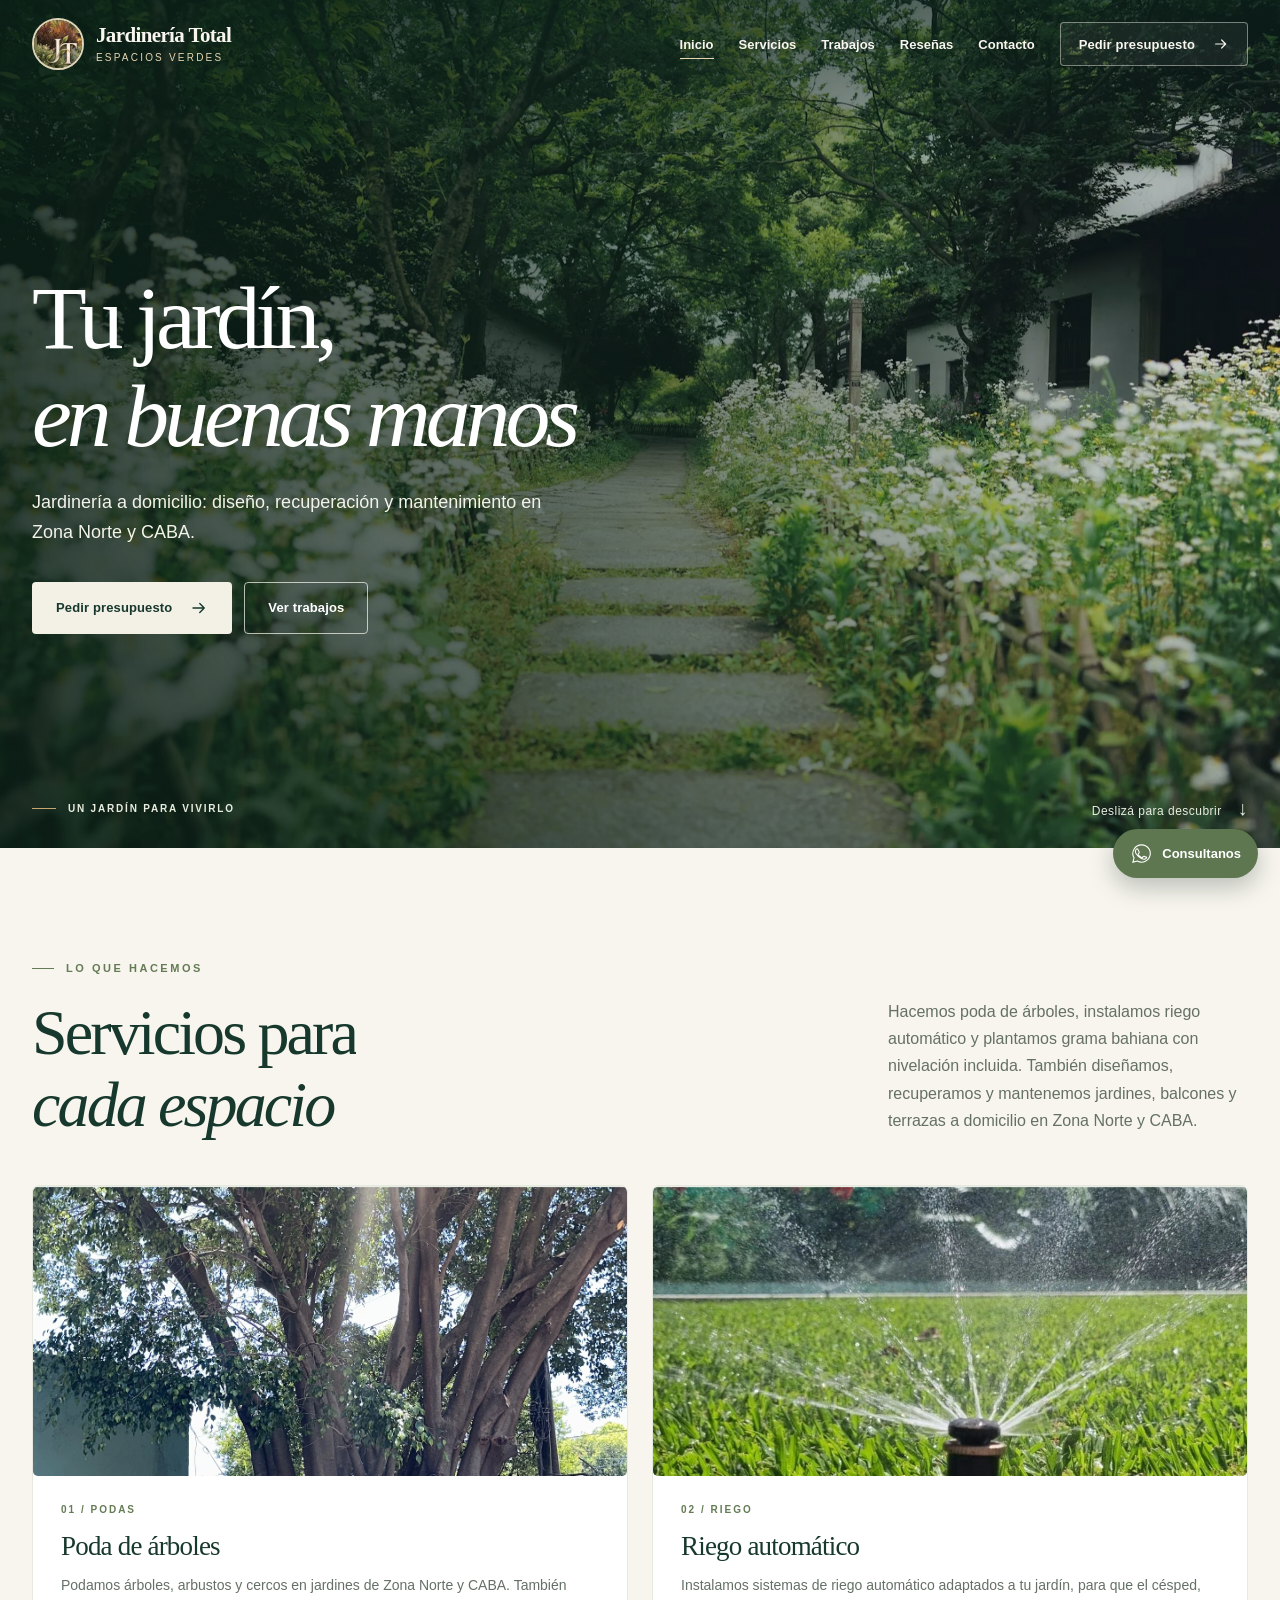
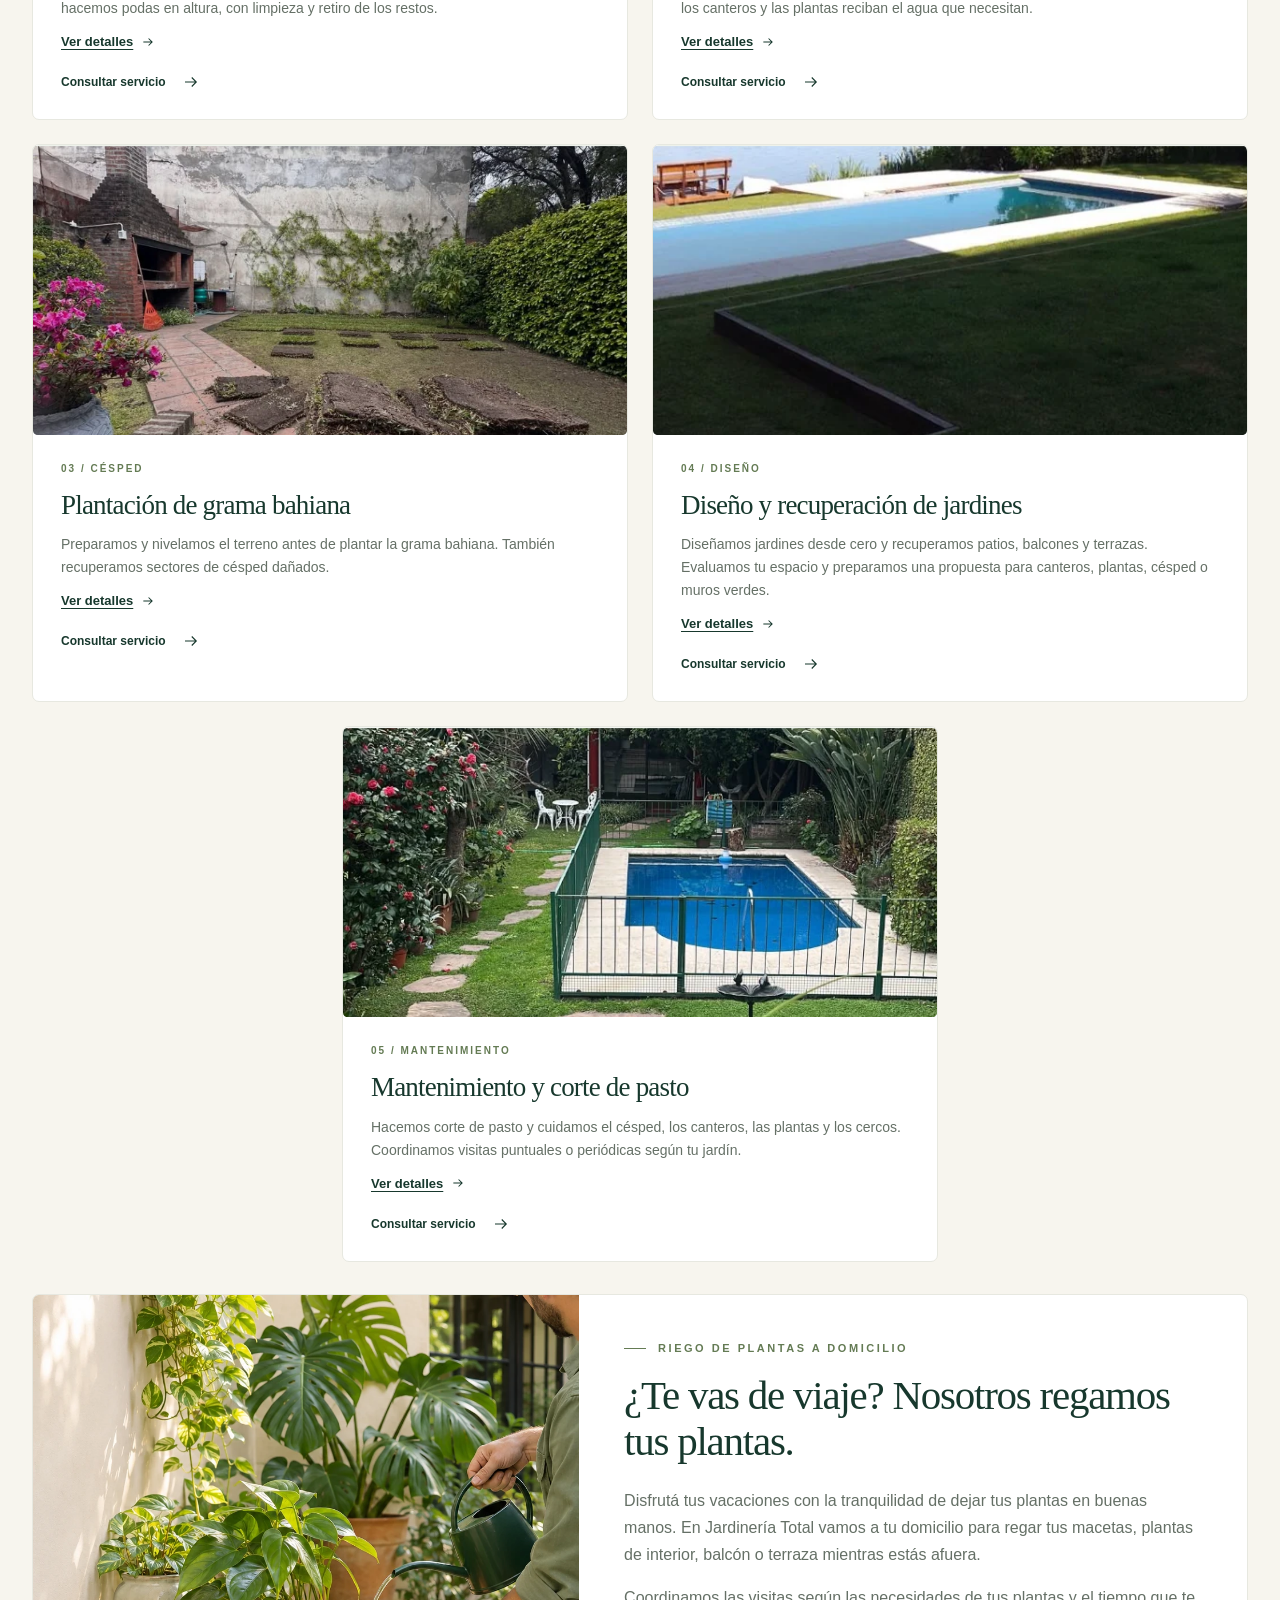
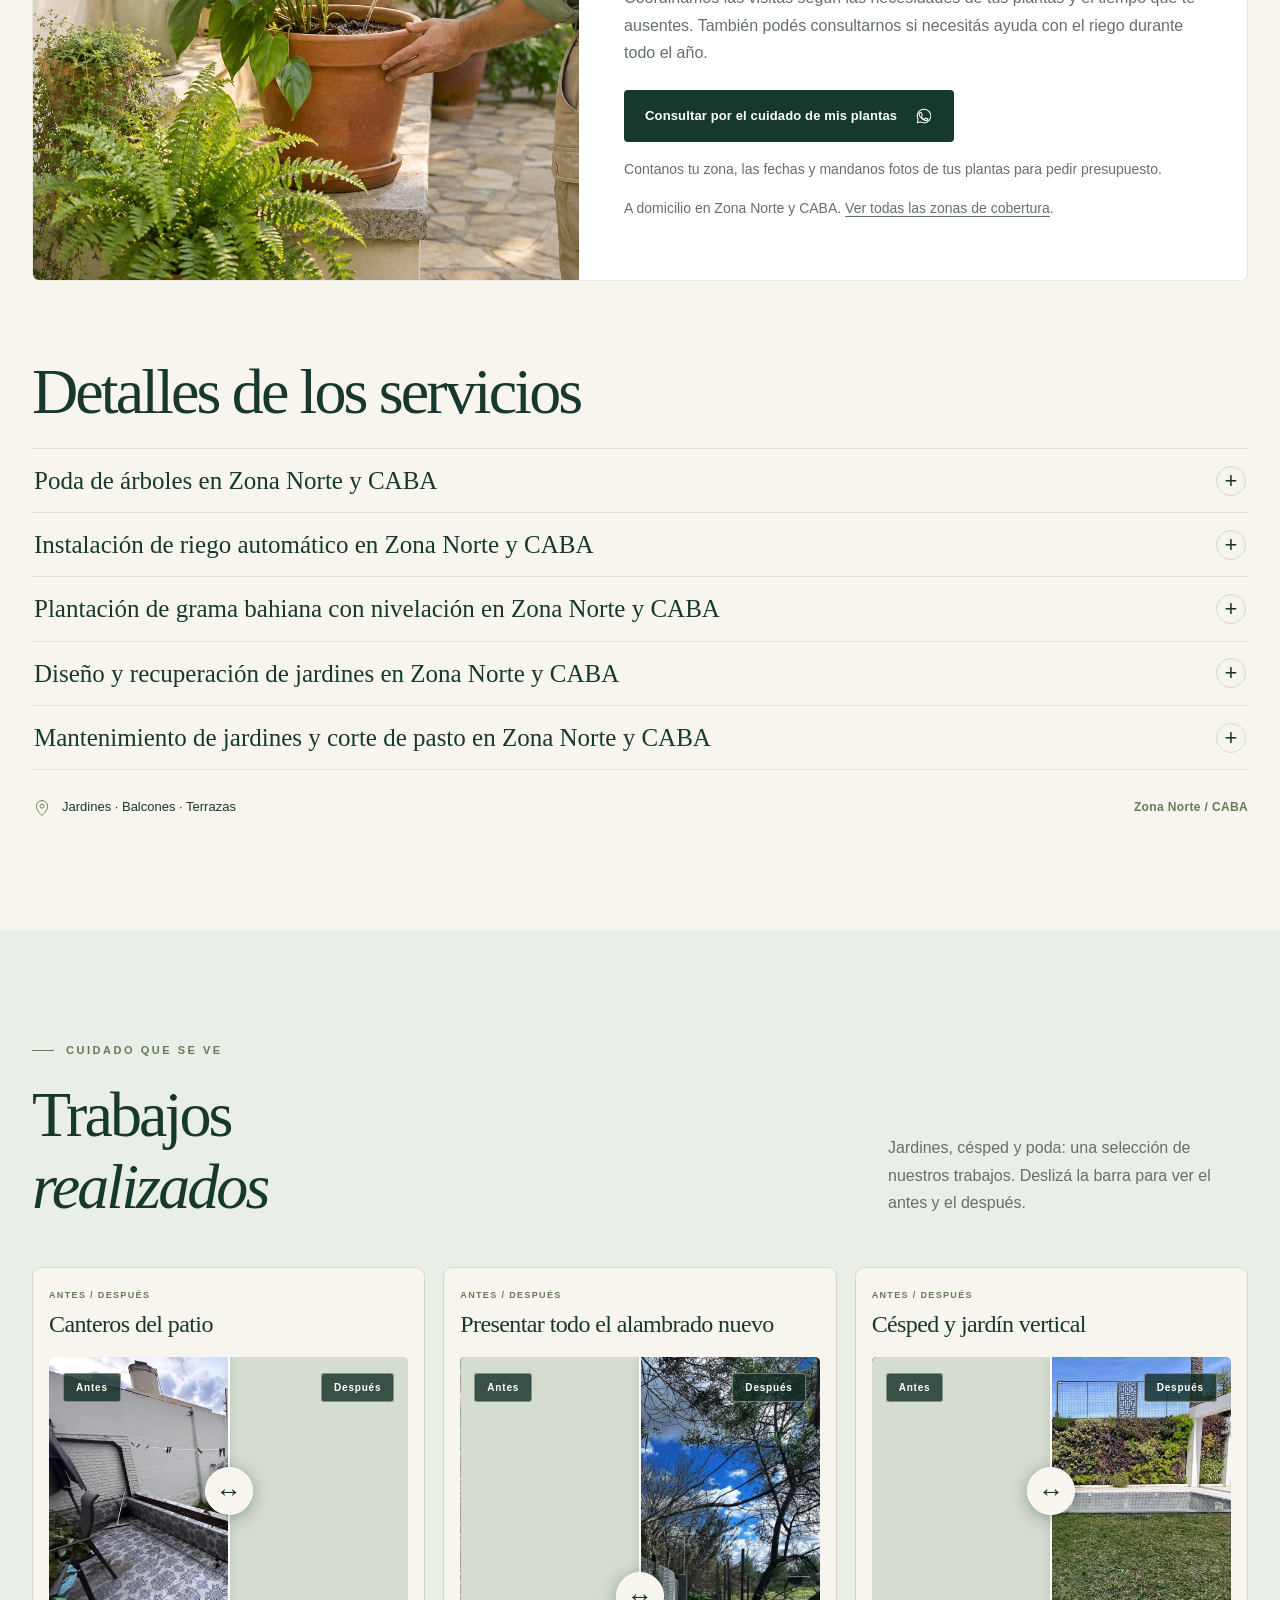
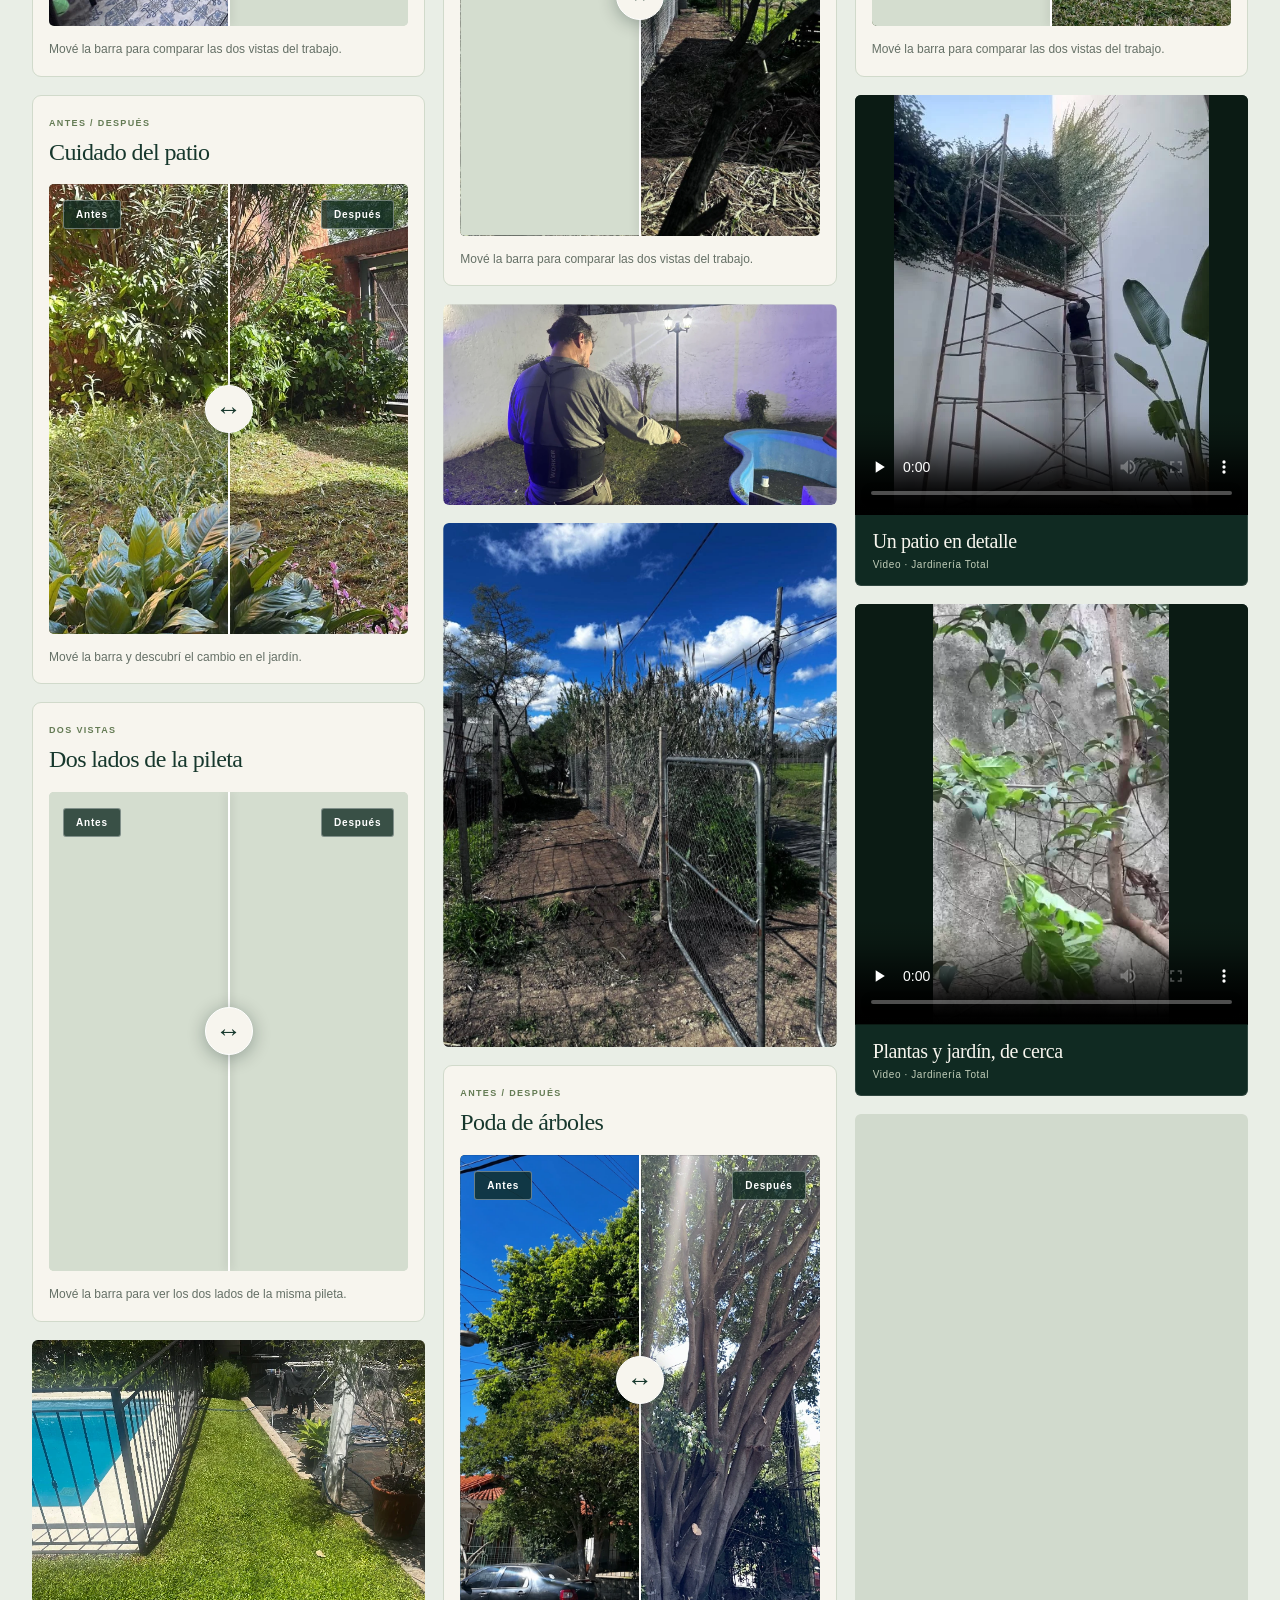
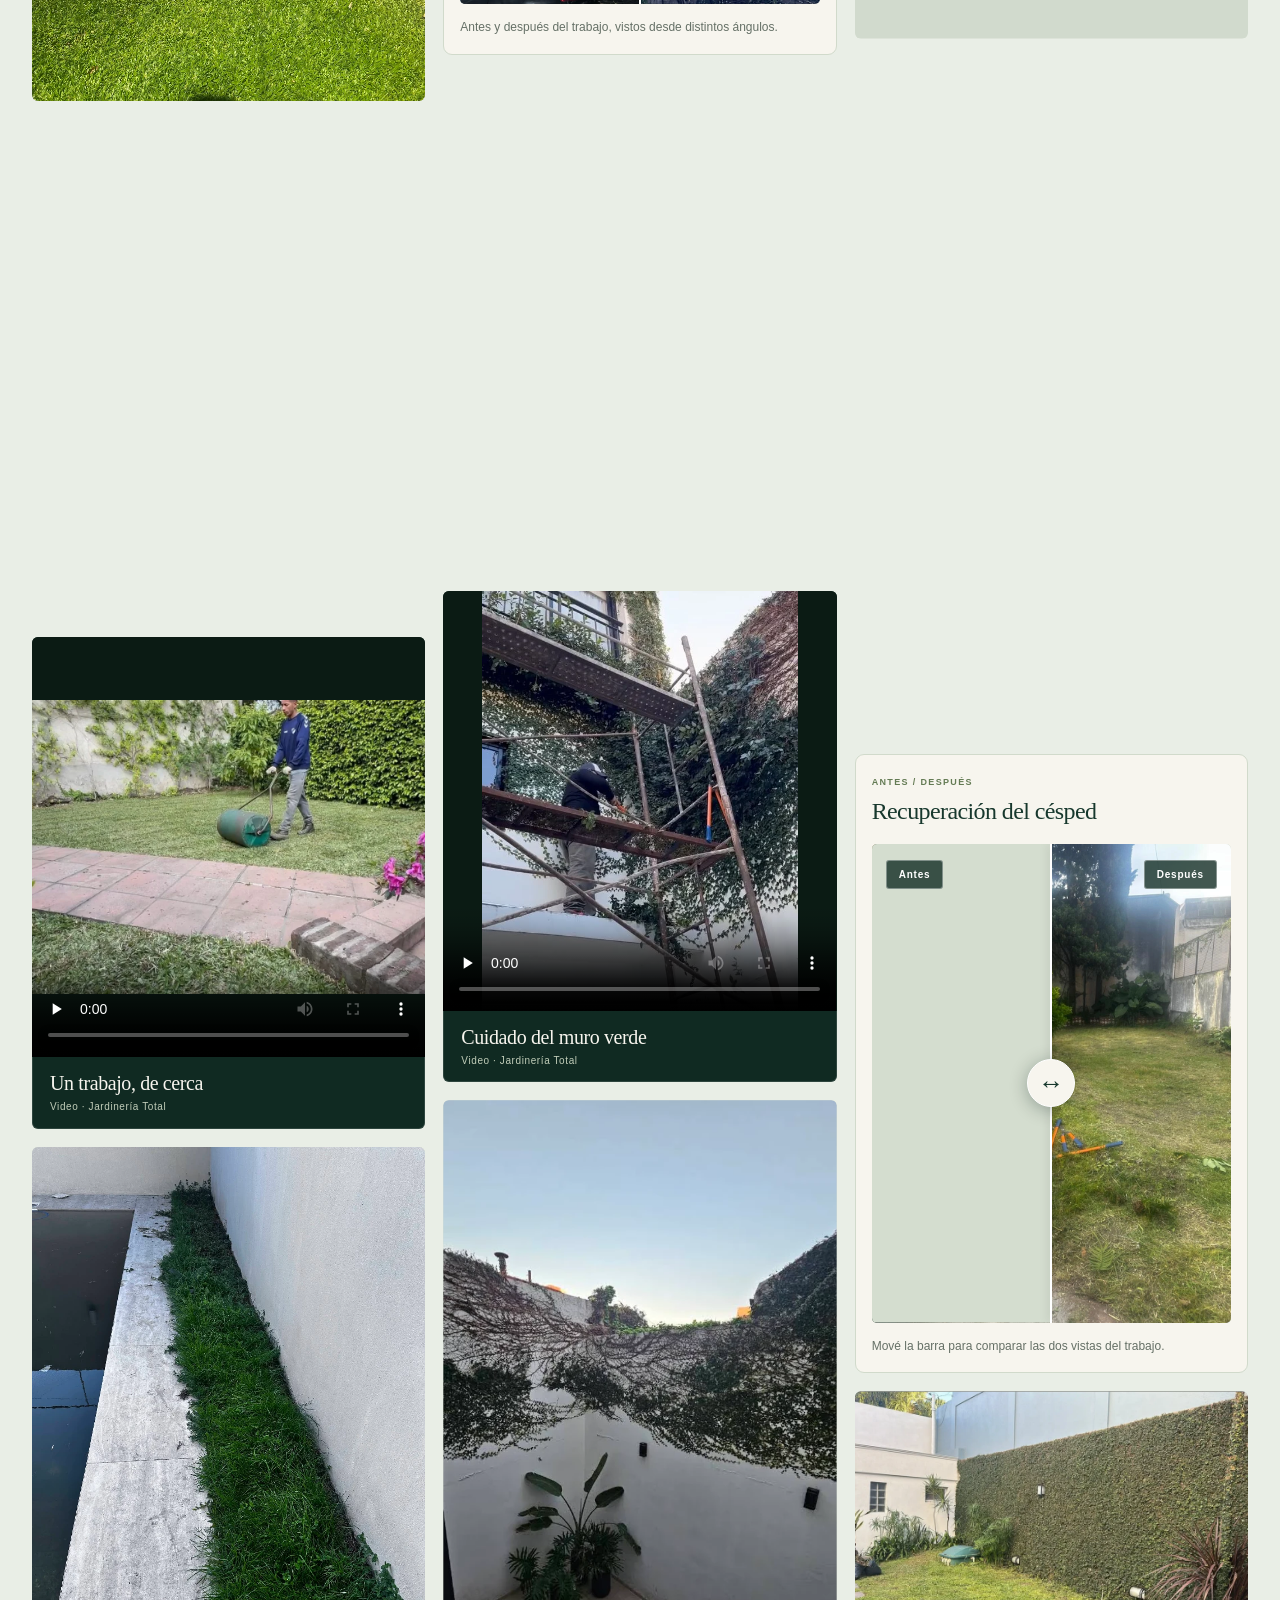
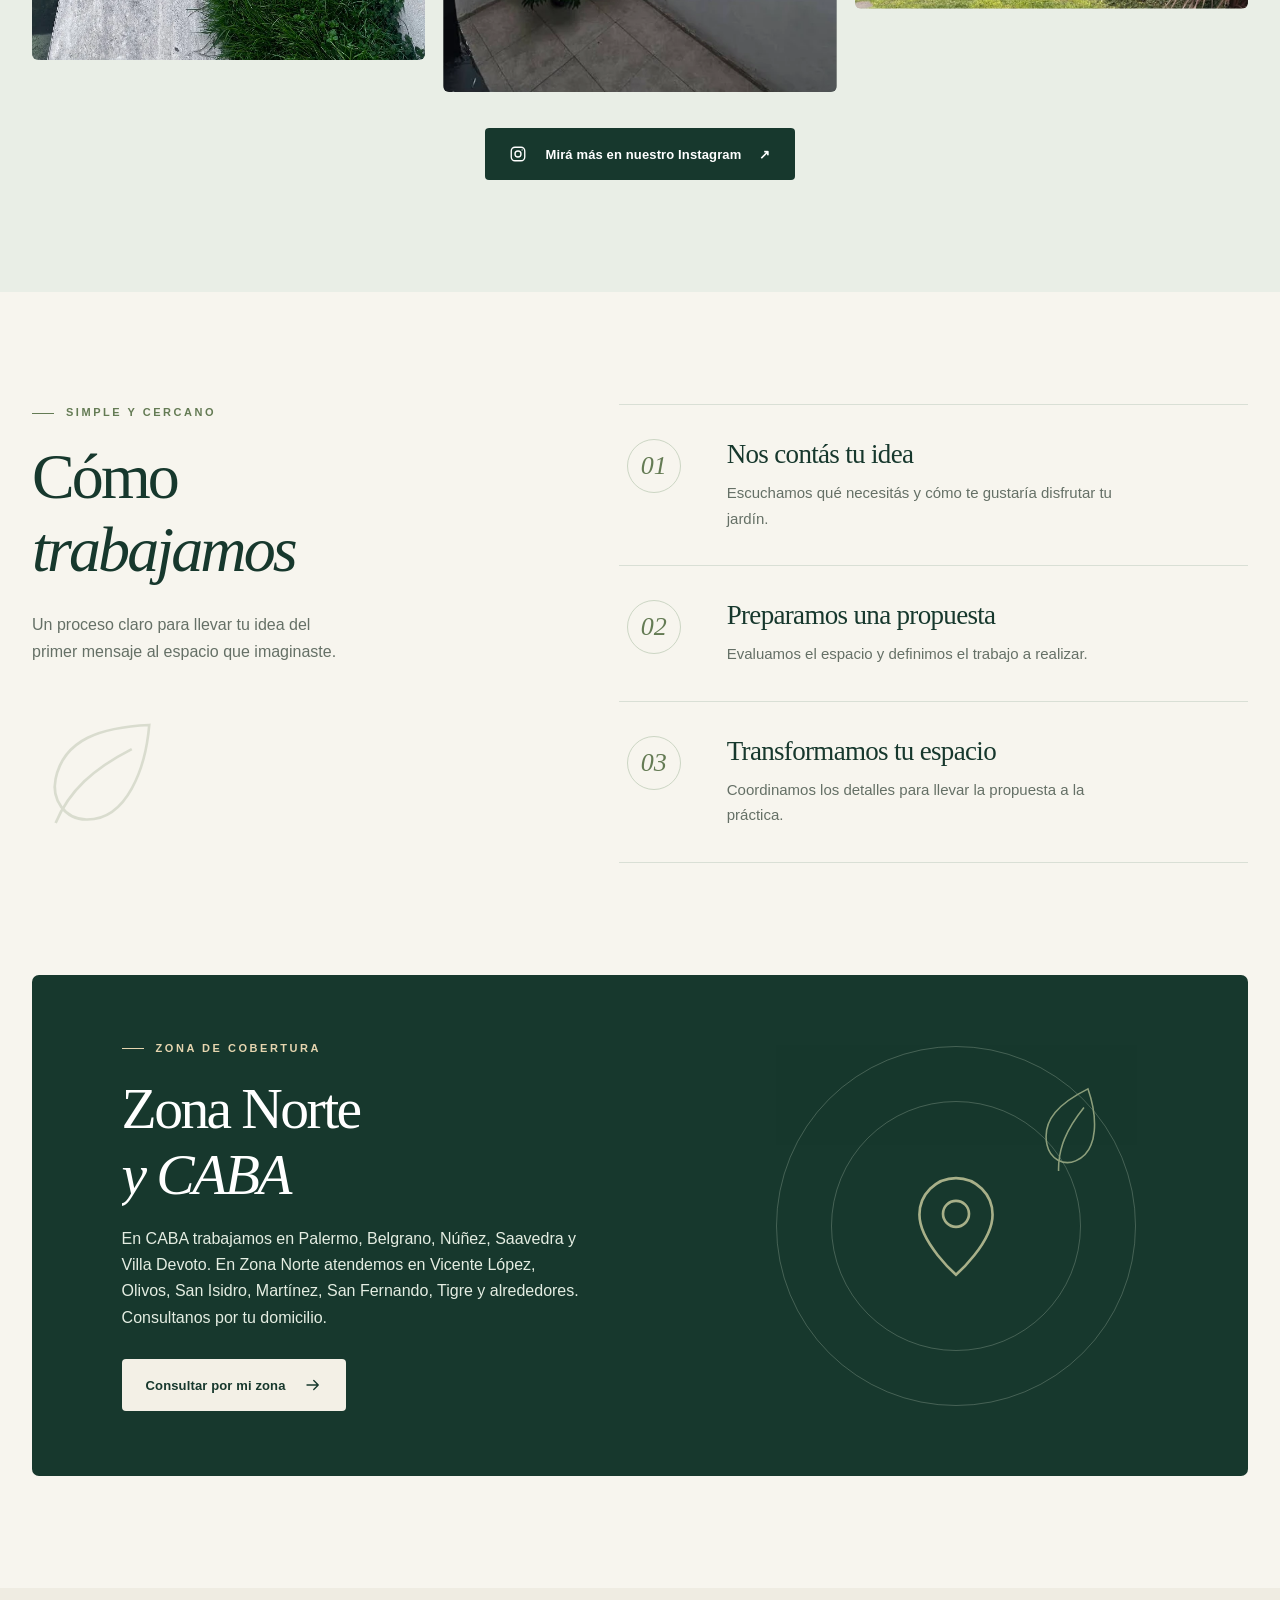
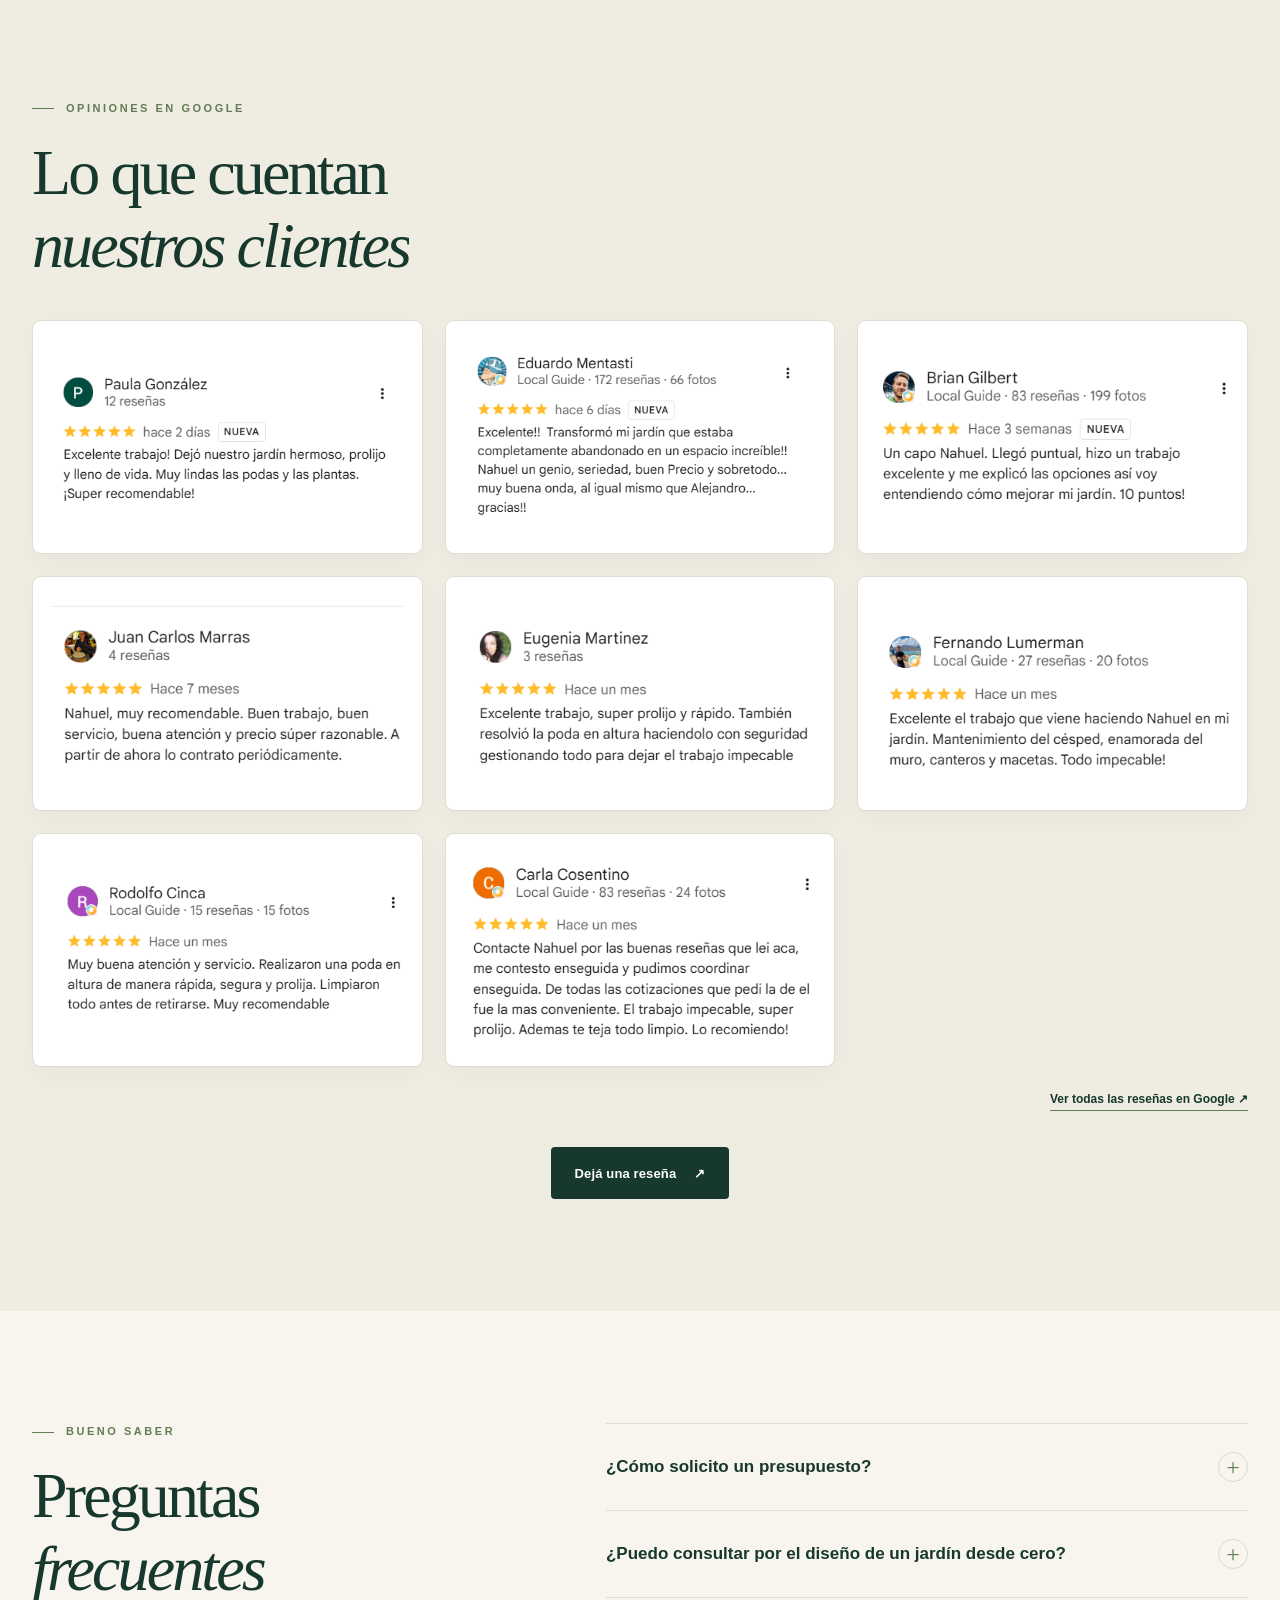
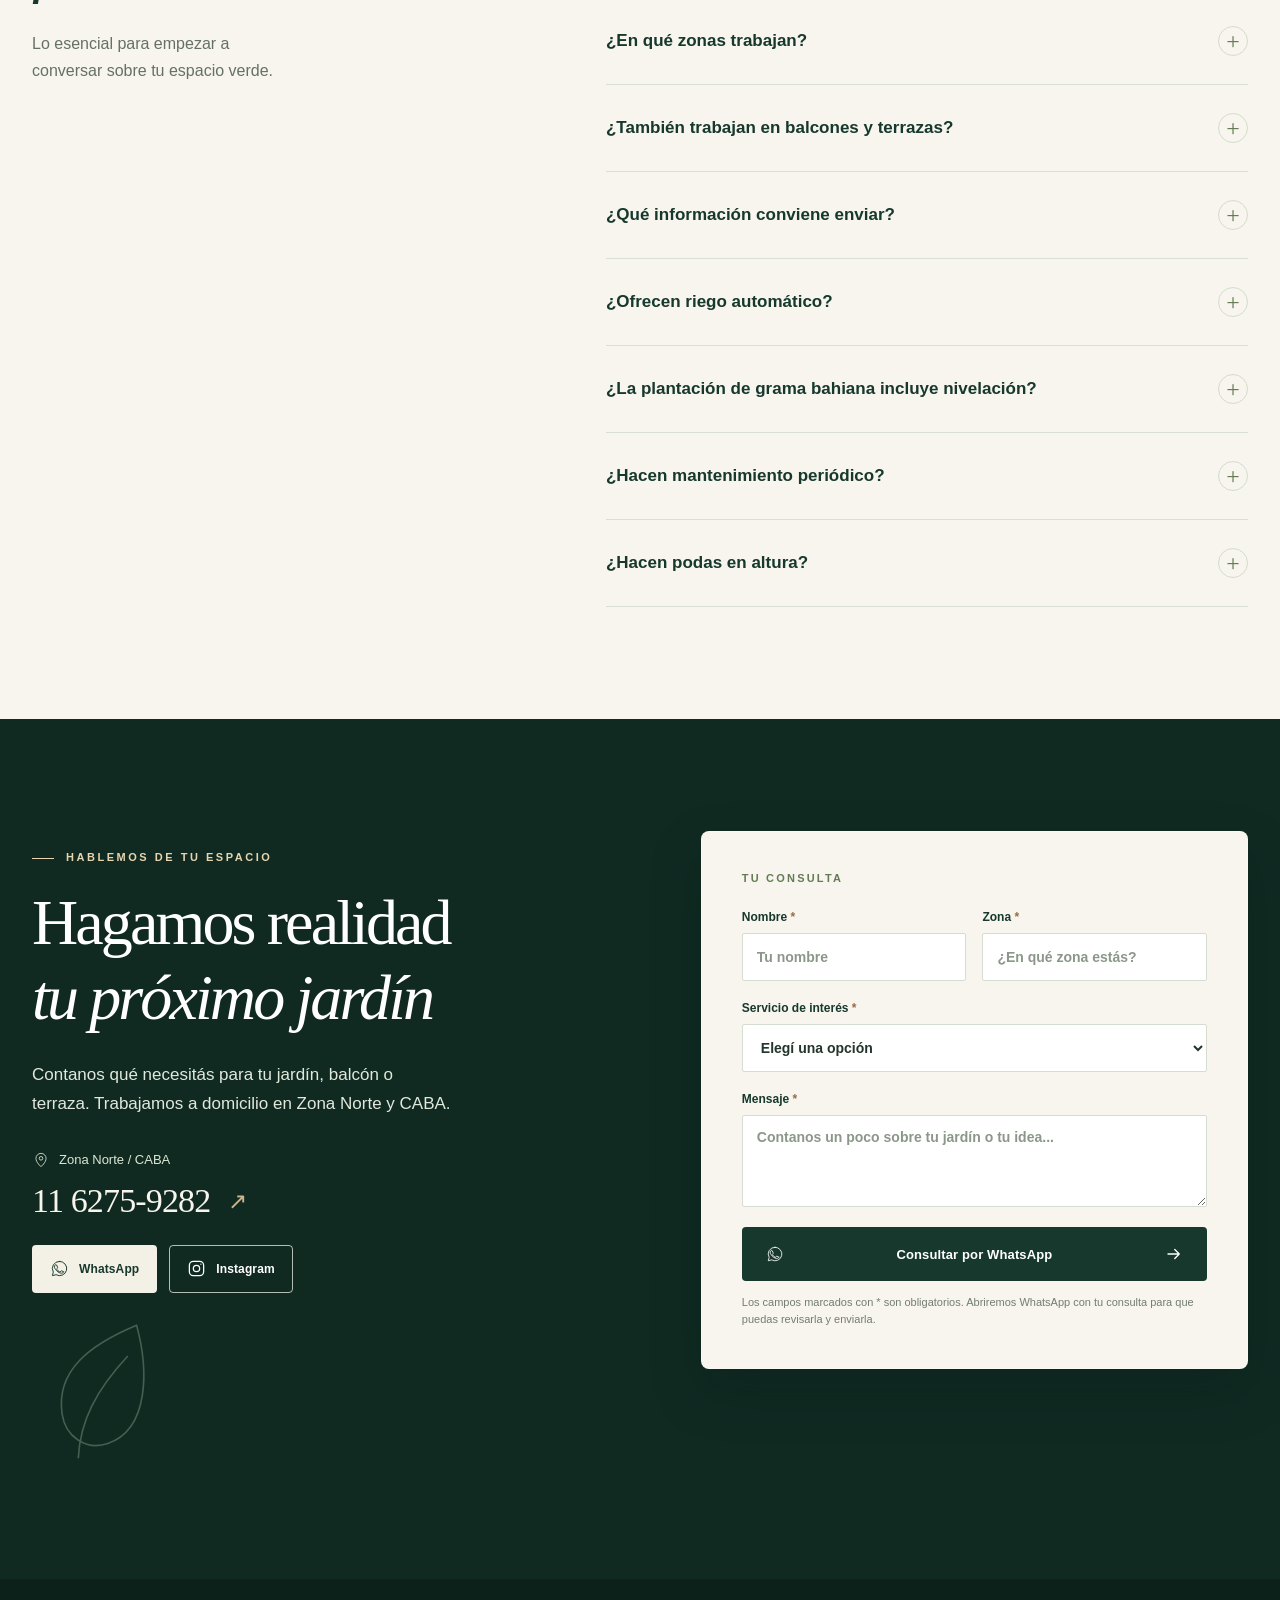
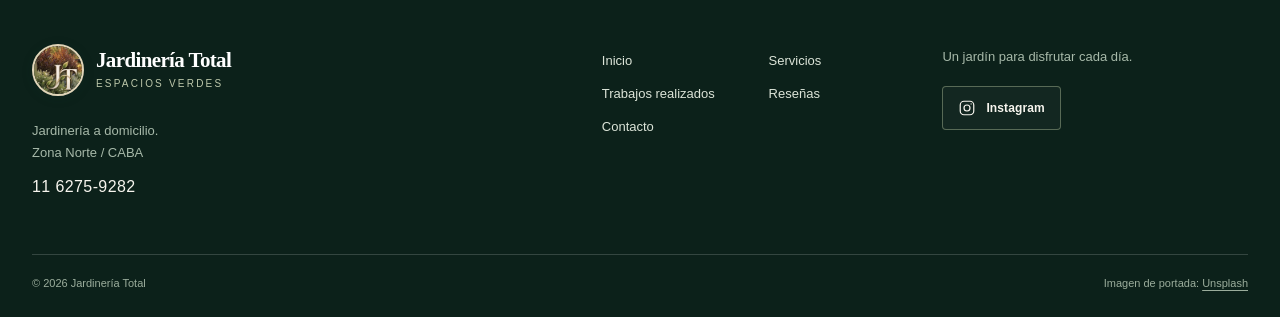
==== commit e4cabe3c: "Agregar riego de plantas a domicilio y nuevo video conservando SEO" ====
--- a/index.html
+++ b/index.html
@@ -1,923 +1,1011 @@
-<!doctype html>
-<html lang="es-AR" data-motion="full">
-<head>
-<meta charset="utf-8">
-<meta name="google-site-verification" content="UxBBEBqodpjecNaTIP5ZQAJ02Vr8aTKM6UGJ9Da0d8Y" />
-<meta name="viewport" content="width=device-width, initial-scale=1">
-<meta name="theme-color" content="#17382d">
-<meta name="description" content="Jardinería a domicilio en Zona Norte y CABA. Poda de árboles, riego automático, grama bahiana con nivelación, diseño y mantenimiento. Pedí presupuesto.">
-<title>Jardinería en Zona Norte y CABA | Jardinería Total</title>
-<link rel="canonical" href="https://www.jardineria-total.com/">
-<meta name="robots" content="index,follow,max-image-preview:large,max-snippet:-1,max-video-preview:-1">
-<meta property="og:type" content="website">
-<meta property="og:locale" content="es_AR">
-<meta property="og:site_name" content="Jardinería Total">
-<meta property="og:title" content="Jardinería en Zona Norte y CABA | Jardinería Total">
-<meta property="og:description" content="Jardinería a domicilio en Zona Norte y CABA. Poda de árboles, riego automático, grama bahiana con nivelación, diseño y mantenimiento. Pedí presupuesto.">
-<meta property="og:url" content="https://www.jardineria-total.com/">
-<meta property="og:image" content="https://www.jardineria-total.com/assets/og-jardineria-total.jpg">
-<meta property="og:image:type" content="image/jpeg">
-<meta property="og:image:width" content="2000">
-<meta property="og:image:height" content="1334">
-<meta property="og:image:alt" content="Jardín verde de la portada de Jardinería Total">
-<meta name="twitter:card" content="summary_large_image">
-<meta name="twitter:title" content="Jardinería en Zona Norte y CABA | Jardinería Total">
-<meta name="twitter:description" content="Jardinería a domicilio en Zona Norte y CABA. Poda de árboles, riego automático, grama bahiana con nivelación, diseño y mantenimiento. Pedí presupuesto.">
-<meta name="twitter:image" content="https://www.jardineria-total.com/assets/og-jardineria-total.jpg">
-<meta name="twitter:image:alt" content="Jardín verde de la portada de Jardinería Total">
-<link rel="preload" as="image" href="assets/hero-large.webp">
-<link rel="icon" href="assets/favicon-192.png" type="image/png" sizes="192x192">
-<link rel="apple-touch-icon" href="assets/favicon-192.png">
-<script src="boot.js?v=always-effects-20261027"></script>
-<link rel="stylesheet" href="styles.css?v=servicios-anclas-20261118">
-<script src="config.js?v=contacto-20261027" defer></script><script src="script.js?v=servicios-anclas-20261118" defer></script><script src="motion.js?v=servicios-whatsapp-20261102" defer></script><script src="cinema.js?v=always-effects-20261027" defer></script><script src="works.js?v=dos-lados-pileta-20261030" defer></script>
-<script type="application/ld+json">
-{
-  "@context": "https://schema.org",
-  "@graph": [
-    {
-      "@type": "Organization",
-      "@id": "https://www.jardineria-total.com/#negocio",
-      "name": "Jardinería Total",
-      "alternateName": "Jardineria Total",
-      "url": "https://www.jardineria-total.com/",
-      "description": "Servicios de jardinería a domicilio en Zona Norte y CABA: diseño, recuperación, mantenimiento, corte de pasto, podas, riego automático y plantación de grama bahiana con nivelación incluida.",
-      "telephone": "+541162759282",
-      "logo": {
-        "@type": "ImageObject",
-        "@id": "https://www.jardineria-total.com/#logo",
-        "url": "https://www.jardineria-total.com/assets/favicon-192.png",
-        "contentUrl": "https://www.jardineria-total.com/assets/favicon-192.png",
-        "width": 192,
-        "height": 192
-      },
-      "image": "https://www.jardineria-total.com/assets/hero-large.webp",
-      "sameAs": [
-        "https://www.instagram.com/jardineriatotal/",
-        "https://maps.app.goo.gl/EXMYFTzFCxF6DNYZ8?g_st=iw"
-      ],
-      "areaServed": [
-        {
-          "@type": "Place",
-          "name": "Zona Norte del Gran Buenos Aires"
-        },
-        {
-          "@type": "City",
-          "name": "Ciudad Autónoma de Buenos Aires"
-        },
-        {
-          "@type": "Place",
-          "name": "Palermo"
-        },
-        {
-          "@type": "Place",
-          "name": "Belgrano"
-        },
-        {
-          "@type": "Place",
-          "name": "Núñez"
-        },
-        {
-          "@type": "Place",
-          "name": "Saavedra"
-        },
-        {
-          "@type": "Place",
-          "name": "Villa Devoto"
-        },
-        {
-          "@type": "Place",
-          "name": "Vicente López"
-        },
-        {
-          "@type": "Place",
-          "name": "Olivos"
-        },
-        {
-          "@type": "Place",
-          "name": "San Isidro"
-        },
-        {
-          "@type": "Place",
-          "name": "Martínez"
-        },
-        {
-          "@type": "Place",
-          "name": "San Fernando"
-        },
-        {
-          "@type": "Place",
-          "name": "Tigre"
-        }
-      ],
-      "contactPoint": {
-        "@type": "ContactPoint",
-        "contactType": "consultas y presupuestos",
-        "telephone": "+541162759282",
-        "availableLanguage": [
-          "es-AR"
-        ],
-        "url": "https://wa.me/5491162759282"
-      },
-      "hasOfferCatalog": {
-        "@type": "OfferCatalog",
-        "@id": "https://www.jardineria-total.com/#catalogo-servicios",
-        "name": "Servicios de jardinería a domicilio",
-        "itemListElement": [
-          {
-            "@type": "Offer",
-            "itemOffered": {
-              "@id": "https://www.jardineria-total.com/#servicio-podas"
-            }
-          },
-          {
-            "@type": "Offer",
-            "itemOffered": {
-              "@id": "https://www.jardineria-total.com/#servicio-riego-automatico"
-            }
-          },
-          {
-            "@type": "Offer",
-            "itemOffered": {
-              "@id": "https://www.jardineria-total.com/#servicio-grama-bahiana"
-            }
-          },
-          {
-            "@type": "Offer",
-            "itemOffered": {
-              "@id": "https://www.jardineria-total.com/#servicio-diseno-recuperacion"
-            }
-          },
-          {
-            "@type": "Offer",
-            "itemOffered": {
-              "@id": "https://www.jardineria-total.com/#servicio-mantenimiento"
-            }
-          }
-        ]
-      }
-    },
-    {
-      "@type": "WebSite",
-      "@id": "https://www.jardineria-total.com/#sitio",
-      "url": "https://www.jardineria-total.com/",
-      "name": "Jardinería Total",
-      "alternateName": "Jardineria Total",
-      "inLanguage": "es-AR",
-      "publisher": {
-        "@id": "https://www.jardineria-total.com/#negocio"
-      }
-    },
-    {
-      "@type": "WebPage",
-      "@id": "https://www.jardineria-total.com/#pagina",
-      "url": "https://www.jardineria-total.com/",
-      "name": "Jardinería en Zona Norte y CABA | Jardinería Total",
-      "description": "Jardinería a domicilio en Zona Norte y CABA. Poda de árboles, riego automático, grama bahiana con nivelación, diseño y mantenimiento. Pedí presupuesto.",
-      "inLanguage": "es-AR",
-      "isPartOf": {
-        "@id": "https://www.jardineria-total.com/#sitio"
-      },
-      "about": {
-        "@id": "https://www.jardineria-total.com/#negocio"
-      },
-      "primaryImageOfPage": {
-        "@type": "ImageObject",
-        "url": "https://www.jardineria-total.com/assets/hero-large.webp",
-        "width": 2000,
-        "height": 1334
-      },
-      "hasPart": {
-        "@id": "https://www.jardineria-total.com/#preguntas-frecuentes"
-      }
-    },
-    {
-      "@type": "Service",
-      "@id": "https://www.jardineria-total.com/#servicio-diseno-recuperacion",
-      "name": "Diseño y recuperación de jardines",
-      "serviceType": "Diseño y recuperación de jardines",
-      "description": "Diseño y recuperación de jardines, balcones y terrazas en CABA y Zona Norte. Transformamos tu espacio verde. Pedí tu presupuesto por WhatsApp.",
-      "url": "https://www.jardineria-total.com/#diseno-de-jardines-zona-norte-caba",
-      "provider": {
-        "@id": "https://www.jardineria-total.com/#negocio"
-      },
-      "areaServed": [
-        {
-          "@type": "Place",
-          "name": "Zona Norte del Gran Buenos Aires"
-        },
-        {
-          "@type": "City",
-          "name": "Ciudad Autónoma de Buenos Aires"
-        },
-        {
-          "@type": "Place",
-          "name": "Palermo"
-        },
-        {
-          "@type": "Place",
-          "name": "Belgrano"
-        },
-        {
-          "@type": "Place",
-          "name": "Núñez"
-        },
-        {
-          "@type": "Place",
-          "name": "Saavedra"
-        },
-        {
-          "@type": "Place",
-          "name": "Villa Devoto"
-        },
-        {
-          "@type": "Place",
-          "name": "Vicente López"
-        },
-        {
-          "@type": "Place",
-          "name": "Olivos"
-        },
-        {
-          "@type": "Place",
-          "name": "San Isidro"
-        },
-        {
-          "@type": "Place",
-          "name": "Martínez"
-        },
-        {
-          "@type": "Place",
-          "name": "San Fernando"
-        },
-        {
-          "@type": "Place",
-          "name": "Tigre"
-        }
-      ],
-      "mainEntityOfPage": {
-        "@id": "https://www.jardineria-total.com/#pagina"
-      }
-    },
-    {
-      "@type": "Service",
-      "@id": "https://www.jardineria-total.com/#servicio-mantenimiento",
-      "name": "Mantenimiento y corte de pasto",
-      "serviceType": "Mantenimiento y corte de pasto",
-      "description": "Mantenimiento de jardines y corte de pasto a domicilio en CABA y Zona Norte. Dejamos tu jardín cuidado y prolijo. Pedí tu presupuesto.",
-      "url": "https://www.jardineria-total.com/#mantenimiento-de-jardines-zona-norte-caba",
-      "provider": {
-        "@id": "https://www.jardineria-total.com/#negocio"
-      },
-      "areaServed": [
-        {
-          "@type": "Place",
-          "name": "Zona Norte del Gran Buenos Aires"
-        },
-        {
-          "@type": "City",
-          "name": "Ciudad Autónoma de Buenos Aires"
-        },
-        {
-          "@type": "Place",
-          "name": "Palermo"
-        },
-        {
-          "@type": "Place",
-          "name": "Belgrano"
-        },
-        {
-          "@type": "Place",
-          "name": "Núñez"
-        },
-        {
-          "@type": "Place",
-          "name": "Saavedra"
-        },
-        {
-          "@type": "Place",
-          "name": "Villa Devoto"
-        },
-        {
-          "@type": "Place",
-          "name": "Vicente López"
-        },
-        {
-          "@type": "Place",
-          "name": "Olivos"
-        },
-        {
-          "@type": "Place",
-          "name": "San Isidro"
-        },
-        {
-          "@type": "Place",
-          "name": "Martínez"
-        },
-        {
-          "@type": "Place",
-          "name": "San Fernando"
-        },
-        {
-          "@type": "Place",
-          "name": "Tigre"
-        }
-      ],
-      "mainEntityOfPage": {
-        "@id": "https://www.jardineria-total.com/#pagina"
-      }
-    },
-    {
-      "@type": "Service",
-      "@id": "https://www.jardineria-total.com/#servicio-podas",
-      "name": "Poda de árboles",
-      "serviceType": "Poda de árboles",
-      "description": "Poda de árboles, arbustos y cercos a domicilio en CABA y Zona Norte. Poda en altura, limpieza y retiro de restos. Pedí tu presupuesto.",
-      "url": "https://www.jardineria-total.com/#poda-de-arboles-zona-norte-caba",
-      "provider": {
-        "@id": "https://www.jardineria-total.com/#negocio"
-      },
-      "areaServed": [
-        {
-          "@type": "Place",
-          "name": "Zona Norte del Gran Buenos Aires"
-        },
-        {
-          "@type": "City",
-          "name": "Ciudad Autónoma de Buenos Aires"
-        },
-        {
-          "@type": "Place",
-          "name": "Palermo"
-        },
-        {
-          "@type": "Place",
-          "name": "Belgrano"
-        },
-        {
-          "@type": "Place",
-          "name": "Núñez"
-        },
-        {
-          "@type": "Place",
-          "name": "Saavedra"
-        },
-        {
-          "@type": "Place",
-          "name": "Villa Devoto"
-        },
-        {
-          "@type": "Place",
-          "name": "Vicente López"
-        },
-        {
-          "@type": "Place",
-          "name": "Olivos"
-        },
-        {
-          "@type": "Place",
-          "name": "San Isidro"
-        },
-        {
-          "@type": "Place",
-          "name": "Martínez"
-        },
-        {
-          "@type": "Place",
-          "name": "San Fernando"
-        },
-        {
-          "@type": "Place",
-          "name": "Tigre"
-        }
-      ],
-      "mainEntityOfPage": {
-        "@id": "https://www.jardineria-total.com/#pagina"
-      }
-    },
-    {
-      "@type": "Service",
-      "@id": "https://www.jardineria-total.com/#servicio-riego-automatico",
-      "name": "Riego automático",
-      "serviceType": "Riego automático",
-      "description": "Instalación de riego automático para jardines en CABA y Zona Norte, adaptado a tu espacio. Cuidá tu jardín sin regar a mano. Pedí presupuesto.",
-      "url": "https://www.jardineria-total.com/#riego-automatico-zona-norte-caba",
-      "provider": {
-        "@id": "https://www.jardineria-total.com/#negocio"
-      },
-      "areaServed": [
-        {
-          "@type": "Place",
-          "name": "Zona Norte del Gran Buenos Aires"
-        },
-        {
-          "@type": "City",
-          "name": "Ciudad Autónoma de Buenos Aires"
-        },
-        {
-          "@type": "Place",
-          "name": "Palermo"
-        },
-        {
-          "@type": "Place",
-          "name": "Belgrano"
-        },
-        {
-          "@type": "Place",
-          "name": "Núñez"
-        },
-        {
-          "@type": "Place",
-          "name": "Saavedra"
-        },
-        {
-          "@type": "Place",
-          "name": "Villa Devoto"
-        },
-        {
-          "@type": "Place",
-          "name": "Vicente López"
-        },
-        {
-          "@type": "Place",
-          "name": "Olivos"
-        },
-        {
-          "@type": "Place",
-          "name": "San Isidro"
-        },
-        {
-          "@type": "Place",
-          "name": "Martínez"
-        },
-        {
-          "@type": "Place",
-          "name": "San Fernando"
-        },
-        {
-          "@type": "Place",
-          "name": "Tigre"
-        }
-      ],
-      "mainEntityOfPage": {
-        "@id": "https://www.jardineria-total.com/#pagina"
-      }
-    },
-    {
-      "@type": "Service",
-      "@id": "https://www.jardineria-total.com/#servicio-grama-bahiana",
-      "name": "Plantación de grama bahiana",
-      "serviceType": "Plantación de grama bahiana",
-      "description": "Plantación de grama bahiana con nivelación del terreno incluida en CABA y Zona Norte. Césped parejo y listo para disfrutar. Pedí presupuesto.",
-      "url": "https://www.jardineria-total.com/#grama-bahiana-zona-norte-caba",
-      "provider": {
-        "@id": "https://www.jardineria-total.com/#negocio"
-      },
-      "areaServed": [
-        {
-          "@type": "Place",
-          "name": "Zona Norte del Gran Buenos Aires"
-        },
-        {
-          "@type": "City",
-          "name": "Ciudad Autónoma de Buenos Aires"
-        },
-        {
-          "@type": "Place",
-          "name": "Palermo"
-        },
-        {
-          "@type": "Place",
-          "name": "Belgrano"
-        },
-        {
-          "@type": "Place",
-          "name": "Núñez"
-        },
-        {
-          "@type": "Place",
-          "name": "Saavedra"
-        },
-        {
-          "@type": "Place",
-          "name": "Villa Devoto"
-        },
-        {
-          "@type": "Place",
-          "name": "Vicente López"
-        },
-        {
-          "@type": "Place",
-          "name": "Olivos"
-        },
-        {
-          "@type": "Place",
-          "name": "San Isidro"
-        },
-        {
-          "@type": "Place",
-          "name": "Martínez"
-        },
-        {
-          "@type": "Place",
-          "name": "San Fernando"
-        },
-        {
-          "@type": "Place",
-          "name": "Tigre"
-        }
-      ],
-      "mainEntityOfPage": {
-        "@id": "https://www.jardineria-total.com/#pagina"
-      }
-    },
-    {
-      "@type": "FAQPage",
-      "@id": "https://www.jardineria-total.com/#preguntas-frecuentes",
-      "url": "https://www.jardineria-total.com/#preguntas-frecuentes",
-      "inLanguage": "es-AR",
-      "isPartOf": {
-        "@id": "https://www.jardineria-total.com/#pagina"
-      },
-      "mainEntity": [
-        {
-          "@type": "Question",
-          "name": "¿Cómo solicito un presupuesto?",
-          "acceptedAnswer": {
-            "@type": "Answer",
-            "text": "Escribinos por WhatsApp al 11 6275-9282. Contanos qué trabajo necesitás, en qué zona estás y, si podés, compartí fotos del espacio."
-          }
-        },
-        {
-          "@type": "Question",
-          "name": "¿Puedo consultar por el diseño de un jardín desde cero?",
-          "acceptedAnswer": {
-            "@type": "Answer",
-            "text": "Sí, contanos tu idea y las características del espacio para evaluar una propuesta."
-          }
-        },
-        {
-          "@type": "Question",
-          "name": "¿En qué zonas trabajan?",
-          "acceptedAnswer": {
-            "@type": "Answer",
-            "text": "Trabajamos a domicilio en Zona Norte y Ciudad Autónoma de Buenos Aires (CABA). Consultanos por tu ubicación para coordinar el servicio."
-          }
-        },
-        {
-          "@type": "Question",
-          "name": "¿También trabajan en balcones y terrazas?",
-          "acceptedAnswer": {
-            "@type": "Answer",
-            "text": "Sí. Diseñamos, recuperamos y mantenemos jardines, balcones y terrazas."
-          }
-        },
-        {
-          "@type": "Question",
-          "name": "¿Qué información conviene enviar?",
-          "acceptedAnswer": {
-            "@type": "Answer",
-            "text": "Tu ubicación, medidas aproximadas, fotos y el tipo de servicio que estás buscando."
-          }
-        },
-        {
-          "@type": "Question",
-          "name": "¿Ofrecen riego automático?",
-          "acceptedAnswer": {
-            "@type": "Answer",
-            "text": "Sí. Ofrecemos riego automático adaptado a las necesidades de tu jardín en Zona Norte y CABA. Podés consultar por WhatsApp al 11 6275-9282."
-          }
-        },
-        {
-          "@type": "Question",
-          "name": "¿La plantación de grama bahiana incluye nivelación?",
-          "acceptedAnswer": {
-            "@type": "Answer",
-            "text": "Sí. El servicio de plantación de grama bahiana incluye la nivelación del terreno, para dejar el jardín parejo y listo para disfrutar."
-          }
-        },
-        {
-          "@type": "Question",
-          "name": "¿Hacen mantenimiento periódico?",
-          "acceptedAnswer": {
-            "@type": "Answer",
-            "text": "Sí. Podemos coordinar visitas periódicas o hacer un trabajo puntual, como poner a punto un jardín descuidado."
-          }
-        },
-        {
-          "@type": "Question",
-          "name": "¿Hacen podas en altura?",
-          "acceptedAnswer": {
-            "@type": "Answer",
-            "text": "Sí. Para evaluar el trabajo, mandanos tu ubicación y fotos del árbol, de la copa y del acceso al jardín."
-          }
-        }
-      ]
-    }
-  ]
-}
-</script>
-</head>
-<body>
-<div class="site-loader" id="site-loader" aria-label="Cargando Jardinería Total">
-  <div class="loader-content"><div class="loader-emblem"><span class="loader-orbit" aria-hidden="true"></span><img src="assets/logo.webp" width="88" height="88" alt=""></div><p class="loader-name">Jardinería Total</p><p class="loader-tagline">DISEÑO Y CUIDADO DE ESPACIOS VERDES</p><div class="loader-track" aria-hidden="true"><span></span></div><p class="loader-status" role="status">Preparando tu espacio verde…</p><button class="loader-skip" type="button" id="loader-skip">Entrar al sitio <span aria-hidden="true">↗</span></button></div>
-</div>
-<a class="skip-link" href="#contenido">Ir al contenido</a>
-<svg class="svg-defs" xmlns="http://www.w3.org/2000/svg" aria-hidden="true">
-<symbol id="icon-leaf" viewBox="0 0 32 32"><path d="M26.8 4.8C15.9 5.3 7.3 8 5.4 17.1c-1 4.8 2.1 9.2 7 9.3C21.8 26.6 26 14.4 26.8 4.8Z"/><path d="M5.4 27.2c3.1-7.4 8.6-12.4 17.4-16.9"/></symbol>
-<symbol id="icon-spark" viewBox="0 0 32 32"><path d="m16 3 2.8 10.2L29 16l-10.2 2.8L16 29l-2.8-10.2L3 16l10.2-2.8L16 3Z"/></symbol>
-<symbol id="icon-lines" viewBox="0 0 32 32"><path d="M4 10h24M4 16h24M4 22h24"/><circle cx="11" cy="10" r="2.5"/><circle cx="21" cy="16" r="2.5"/><circle cx="13" cy="22" r="2.5"/></symbol>
-<symbol id="icon-pin" viewBox="0 0 32 32"><path d="M25 13.2C25 20.1 16 28 16 28S7 20.1 7 13.2a9 9 0 1 1 18 0Z"/><circle cx="16" cy="13" r="3.2"/></symbol>
-<symbol id="icon-instagram" viewBox="0 0 24 24"><rect x="3" y="3" width="18" height="18" rx="5"/><circle cx="12" cy="12" r="4"/><circle cx="17.5" cy="6.5" r=".8" fill="currentColor" stroke="none"/></symbol>
-<symbol id="icon-arrow" viewBox="0 0 24 24"><path d="M4 12h15m-6-6 6 6-6 6"/></symbol>
-<symbol id="icon-whatsapp" viewBox="0 0 32 32"><path d="M16 4a12 12 0 0 0-10.4 18L4 28l6.2-1.6A12 12 0 1 0 16 4Z"/><path d="M11.1 10.4c-.4-.9-.8-.9-1.2-.9-.3 0-.7 0-1 .4-.4.5-1.4 1.4-1.4 3.3s1.4 3.7 1.6 4c.2.2 2.7 4.3 6.7 5.8 3.3 1.3 4 .9 4.7.8.7-.1 2.3-1 2.6-2 .3-1-.3-1-.9-.6l-2.6-1.3c-.4-.2-.7-.3-1 .2l-1.3 1.6c-.2.3-.5.3-.9.1-1.1-.6-2.1-1.2-3-2-1-.9-1.7-2-2-2.5-.2-.4 0-.7.2-.9l.8-.9c.2-.3.3-.5.4-.8.1-.2 0-.5-.1-.8l-1.1-2.6Z"/></symbol>
-</svg>
-<header class="site-header"><div class="shell header-inner">
-<a class="brand" href="#inicio" aria-label="Jardinería Total, ir al inicio"><img src="assets/logo.webp" width="52" height="52" alt="Monograma JT de Jardinería Total"><span><strong>Jardinería Total</strong><small>Espacios verdes</small></span></a>
-<button class="menu-toggle" type="button" aria-expanded="false" aria-controls="primary-nav" aria-label="Abrir menú"><span></span><span></span><span></span></button>
-<nav class="nav" id="primary-nav" aria-label="Navegación principal"><a href="#inicio">Inicio</a><a href="#servicios">Servicios</a><a href="#trabajos">Trabajos</a><a href="#resenas">Reseñas</a><a href="#contacto">Contacto</a><a class="button button-small" href="#contacto">Pedir presupuesto <svg><use href="#icon-arrow"/></svg></a></nav>
-</div><div class="reading-progress" aria-hidden="true"><span></span></div></header>
-<main id="contenido">
-<section class="hero" id="inicio" aria-labelledby="hero-title"><img class="hero-image" src="assets/hero-large.webp" width="2000" height="1334" fetchpriority="high" decoding="async" alt="" aria-hidden="true"><div class="hero-shade"></div><div class="shell hero-content"><h1 id="hero-title">Tu jardín,<br><em>en buenas manos</em></h1><p class="hero-copy">Jardinería a domicilio: diseño, recuperación y mantenimiento en Zona Norte y CABA.</p><div class="hero-actions"><a class="button button-light" href="#contacto">Pedir presupuesto <svg><use href="#icon-arrow"/></svg></a><a class="button button-outline" href="#trabajos">Ver trabajos</a></div></div><div class="hero-bottom shell"><span>UN JARDÍN PARA VIVIRLO</span><span class="hero-scroll">Deslizá para descubrir <span aria-hidden="true">↓</span></span></div></section>
-<section class="section services-section" id="servicios" aria-labelledby="services-title"><div class="shell"><div class="section-heading reveal"><div><p class="eyebrow">LO QUE HACEMOS</p><h2 id="services-title">Servicios para<br><em>cada espacio</em></h2></div><p>Hacemos poda de árboles, instalamos riego automático y plantamos grama bahiana con nivelación incluida. También diseñamos, recuperamos y mantenemos jardines, balcones y terrazas a domicilio en Zona Norte y CABA.</p></div><div class="service-grid service-grid-real" id="catalogo-servicios"><article class="service-card reveal" id="servicio-podas"><div class="service-image"><img src="assets/poda-despues.webp" loading="lazy" width="1440" height="1439" alt="Árbol después del trabajo de poda"></div><div class="service-body"><span class="service-number">01 / PODAS</span><h3>Poda de árboles</h3><p>Podamos árboles, arbustos y cercos en jardines de Zona Norte y CABA. También hacemos podas en altura, con limpieza y retiro de los restos.</p><a class="service-more" href="#poda-de-arboles-zona-norte-caba" aria-label="Ver detalles de poda de árboles">Ver detalles <svg aria-hidden="true"><use href="#icon-arrow"/></svg></a><a class="service-cta" href="https://wa.me/5491162759282?text=Hola%2C%20quiero%20consultar%20por%20el%20servicio%20de%20Podas." target="_blank" rel="noopener noreferrer" data-service="Podas" aria-label="Consultar por podas por WhatsApp">Consultar servicio <svg aria-hidden="true"><use href="#icon-arrow"/></svg></a></div></article>
-<article class="service-card reveal" id="servicio-riego-automatico"><div class="service-image"><img src="assets/riego-automatico-aspersor.webp" loading="lazy" width="1024" height="576" alt="Aspersor de riego automático regando el césped de un jardín"></div><div class="service-body"><span class="service-number">02 / RIEGO</span><h3>Riego automático</h3><p>Instalamos sistemas de riego automático adaptados a tu jardín, para que el césped, los canteros y las plantas reciban el agua que necesitan.</p><a class="service-more" href="#riego-automatico-zona-norte-caba" aria-label="Ver detalles de riego automático">Ver detalles <svg aria-hidden="true"><use href="#icon-arrow"/></svg></a><a class="service-cta" href="https://wa.me/5491162759282?text=Hola%2C%20quiero%20consultar%20por%20el%20servicio%20de%20Riego%20autom%C3%A1tico." target="_blank" rel="noopener noreferrer" data-service="Riego automático" aria-label="Consultar por riego automático por WhatsApp">Consultar servicio <svg aria-hidden="true"><use href="#icon-arrow"/></svg></a></div></article>
-<article class="service-card reveal" id="servicio-grama-bahiana"><div class="service-image"><img src="assets/cesped-colocacion.webp" loading="lazy" width="873" height="697" alt="Preparación del terreno y colocación de césped"></div><div class="service-body"><span class="service-number">03 / CÉSPED</span><h3>Plantación de grama bahiana</h3><p>Preparamos y nivelamos el terreno antes de plantar la grama bahiana. También recuperamos sectores de césped dañados.</p><a class="service-more" href="#grama-bahiana-zona-norte-caba" aria-label="Ver detalles de plantación de grama bahiana">Ver detalles <svg aria-hidden="true"><use href="#icon-arrow"/></svg></a><a class="service-cta" href="https://wa.me/5491162759282?text=Hola%2C%20quiero%20consultar%20por%20el%20servicio%20de%20Plantaci%C3%B3n%20de%20grama%20bahiana." target="_blank" rel="noopener noreferrer" data-service="Plantación de grama bahiana" aria-label="Consultar por plantación de grama bahiana por WhatsApp">Consultar servicio <svg aria-hidden="true"><use href="#icon-arrow"/></svg></a></div></article>
-<article class="service-card reveal" id="servicio-diseno-recuperacion"><div class="service-image"><img src="assets/jardin-laguna.webp" loading="lazy" width="676" height="917" alt="Jardín con césped, pileta y vista a la laguna"></div><div class="service-body"><span class="service-number">04 / DISEÑO</span><h3>Diseño y recuperación de jardines</h3><p>Diseñamos jardines desde cero y recuperamos patios, balcones y terrazas. Evaluamos tu espacio y preparamos una propuesta para canteros, plantas, césped o muros verdes.</p><a class="service-more" href="#diseno-de-jardines-zona-norte-caba" aria-label="Ver detalles de diseño y recuperación de jardines">Ver detalles <svg aria-hidden="true"><use href="#icon-arrow"/></svg></a><a class="service-cta" href="https://wa.me/5491162759282?text=Hola%2C%20quiero%20consultar%20por%20el%20servicio%20de%20Dise%C3%B1o%20y%20recuperaci%C3%B3n." target="_blank" rel="noopener noreferrer" data-service="Diseño y recuperación" aria-label="Consultar por diseño y recuperación por WhatsApp">Consultar servicio <svg aria-hidden="true"><use href="#icon-arrow"/></svg></a></div></article>
-<article class="service-card reveal" id="servicio-mantenimiento"><div class="service-image"><img src="assets/jardin-pileta.webp" loading="lazy" width="683" height="935" alt="Césped y plantas del jardín alrededor de la pileta"></div><div class="service-body"><span class="service-number">05 / MANTENIMIENTO</span><h3>Mantenimiento y corte de pasto</h3><p>Hacemos corte de pasto y cuidamos el césped, los canteros, las plantas y los cercos. Coordinamos visitas puntuales o periódicas según tu jardín.</p><a class="service-more" href="#mantenimiento-de-jardines-zona-norte-caba" aria-label="Ver detalles de mantenimiento y corte de pasto">Ver detalles <svg aria-hidden="true"><use href="#icon-arrow"/></svg></a><a class="service-cta" href="https://wa.me/5491162759282?text=Hola%2C%20quiero%20consultar%20por%20el%20servicio%20de%20Mantenimiento%20y%20corte%20de%20pasto." target="_blank" rel="noopener noreferrer" data-service="Mantenimiento y corte de pasto" aria-label="Consultar por mantenimiento y corte de pasto por WhatsApp">Consultar servicio <svg aria-hidden="true"><use href="#icon-arrow"/></svg></a></div></article></div><section class="service-details" aria-labelledby="service-details-title">
-  <h2 id="service-details-title">Detalles de los servicios</h2>
-  <details class="service-detail" id="poda-de-arboles-zona-norte-caba" name="informacion-servicios">
-    <summary><h3>Poda de árboles en Zona Norte y CABA<span aria-hidden="true"></span></h3></summary>
-    <div class="service-detail-copy">
-      <p>En Jardinería Total hacemos poda de árboles, arbustos y cercos en casas, patios y jardines de CABA y Zona Norte. Podamos para dar forma, ordenar el crecimiento, dejar pasar la luz y mantener el jardín prolijo y seguro.</p>
-      <p>También resolvemos podas en altura, y al terminar dejamos el lugar limpio y retiramos los restos de poda.</p>
-      <h4>Qué incluye el servicio</h4>
-      <ul>
-        <li>Poda de formación y mantenimiento de árboles</li>
-        <li>Poda de arbustos, cercos y plantas</li>
-        <li>Poda en altura</li>
-        <li>Limpieza del lugar y retiro de restos</li>
-        <li>Presupuesto previo, coordinado por WhatsApp</li>
-      </ul>
-      <p><a href="#area-title">Ver todas las zonas donde trabajamos</a> · <a href="#trabajos">Ver trabajos realizados</a></p>
-      <h4>Preguntas frecuentes</h4>
-      <dl>
-        <dt>¿Cuándo conviene podar?</dt>
-        <dd>Depende de la especie. Escribinos con fotos y te orientamos sobre el mejor momento para tu árbol.</dd>
-        <dt>¿Podan árboles de la vereda?</dt>
-        <dd>Los árboles de la vereda son arbolado público: en CABA <a href="https://buenosaires.gob.ar/tramites/denuncia-de-danos-en-la-publica-causados-por-arboles">la poda la gestiona la Ciudad</a>, y en cada municipio de Zona Norte rige su propia ordenanza. Consultanos antes de planificar el trabajo.</dd>
-        <dt>¿Cómo pido presupuesto?</dt>
-        <dd>Escribinos por WhatsApp al <a href="https://wa.me/5491162759282">11 6275-9282</a> con tu zona, fotos del árbol y lo que necesitás.</dd>
-      </dl>
-      <p><a href="#mantenimiento-de-jardines-zona-norte-caba">Mantenimiento y corte de pasto</a></p>
-      <a class="button button-small" href="https://wa.me/5491162759282?text=Hola%2C%20Jardiner%C3%ADa%20Total.%20Quisiera%20consultar%20por%20poda%20de%20%C3%A1rboles.">Pedir presupuesto por WhatsApp <svg aria-hidden="true"><use href="#icon-whatsapp"/></svg></a>
-    </div>
-  </details>
-  <details class="service-detail" id="riego-automatico-zona-norte-caba" name="informacion-servicios">
-    <summary><h3>Instalación de riego automático en Zona Norte y CABA<span aria-hidden="true"></span></h3></summary>
-    <div class="service-detail-copy">
-      <p>Un jardín cuidado empieza por un buen riego. En Jardinería Total instalamos riego automático adaptado a las necesidades de cada jardín, para que tu césped y tus plantas reciban el agua que necesitan sin que tengas que ocuparte todos los días.</p>
-      <p>Trabajamos en casas, patios y jardines de CABA y Zona Norte, y combinamos el riego con el mantenimiento y la plantación de césped cuando hace falta.</p>
-      <h4>Qué incluye el servicio</h4>
-      <ul>
-        <li>Evaluación del espacio y propuesta de riego a medida</li>
-        <li>Instalación del sistema de riego automático</li>
-        <li>Cobertura pensada para césped, canteros y plantas</li>
-        <li>Presupuesto previo, coordinado por WhatsApp</li>
-      </ul>
-      <p><a href="#area-title">Ver todas las zonas donde trabajamos</a> · <a href="#trabajos">Ver trabajos realizados</a></p>
-      <h4>Preguntas frecuentes</h4>
-      <dl>
-        <dt>¿Qué necesito para pedir presupuesto?</dt>
-        <dd>Tu ubicación, medidas aproximadas del jardín y algunas fotos. Con eso podemos orientarte desde el primer mensaje.</dd>
-        <dt>¿Sirve para jardines chicos y patios?</dt>
-        <dd>Sí. Adaptamos el sistema al tamaño y a las características de cada espacio.</dd>
-        <dt>¿Pueden combinarlo con la plantación de césped?</dt>
-        <dd>Sí, es un buen momento para instalar el riego antes o junto con la plantación de grama bahiana.</dd>
-        <dt>¿Dónde consulto?</dt>
-        <dd>Por WhatsApp al <a href="https://wa.me/5491162759282">11 6275-9282</a>.</dd>
-      </dl>
-      <p><a href="#grama-bahiana-zona-norte-caba">Plantación de grama bahiana</a> · <a href="#mantenimiento-de-jardines-zona-norte-caba">Mantenimiento y corte de pasto</a></p>
-      <a class="button button-small" href="https://wa.me/5491162759282?text=Hola%2C%20Jardiner%C3%ADa%20Total.%20Quisiera%20consultar%20por%20riego%20autom%C3%A1tico.">Consultar por riego automático <svg aria-hidden="true"><use href="#icon-whatsapp"/></svg></a>
-    </div>
-  </details>
-  <details class="service-detail" id="grama-bahiana-zona-norte-caba" name="informacion-servicios">
-    <summary><h3>Plantación de grama bahiana con nivelación en Zona Norte y CABA<span aria-hidden="true"></span></h3></summary>
-    <div class="service-detail-copy">
-      <p>Si querés un césped parejo y resistente, la grama bahiana es una excelente opción. En Jardinería Total plantamos grama bahiana con nivelación del terreno incluida, para dejar tu jardín parejo y listo para disfrutar.</p>
-      <p>Trabajamos en jardines de casas de CABA y Zona Norte. También hacemos recuperación de césped, corte de pasto y mantenimiento, para que el resultado dure en el tiempo.</p>
-      <h4>Qué incluye el servicio</h4>
-      <ul>
-        <li>Preparación y nivelación del terreno</li>
-        <li>Plantación de grama bahiana</li>
-        <li>Recuperación de zonas de césped dañadas</li>
-        <li>Mantenimiento y corte de pasto posterior (opcional)</li>
-        <li>Presupuesto previo, coordinado por WhatsApp</li>
-      </ul>
-      <p><a href="#area-title">Ver todas las zonas donde trabajamos</a> · <a href="#trabajo-palmera">Ver trabajos realizados</a></p>
-      <h4>Preguntas frecuentes</h4>
-      <dl>
-        <dt>¿La nivelación del terreno está incluida?</dt>
-        <dd>Sí, el servicio de plantación incluye la nivelación del terreno.</dd>
-        <dt>¿Pueden recuperar un césped que quedó en mal estado?</dt>
-        <dd>Sí, hacemos recuperación de césped. Mandanos fotos para evaluar el caso.</dd>
-        <dt>¿Qué datos necesito para pedir presupuesto?</dt>
-        <dd>Ubicación, medidas aproximadas del jardín y fotos del espacio.</dd>
-        <dt>¿Cómo consulto?</dt>
-        <dd>Por WhatsApp al <a href="https://wa.me/5491162759282">11 6275-9282</a>.</dd>
-      </dl>
-      <p><a href="#riego-automatico-zona-norte-caba">Riego automático</a> · <a href="#mantenimiento-de-jardines-zona-norte-caba">Mantenimiento y corte de pasto</a></p>
-      <a class="button button-small" href="https://wa.me/5491162759282?text=Hola%2C%20Jardiner%C3%ADa%20Total.%20Quisiera%20consultar%20por%20plantaci%C3%B3n%20de%20grama%20bahiana.">Consultar por grama bahiana <svg aria-hidden="true"><use href="#icon-whatsapp"/></svg></a>
-    </div>
-  </details>
-  <details class="service-detail" id="diseno-de-jardines-zona-norte-caba" name="informacion-servicios">
-    <summary><h3>Diseño y recuperación de jardines en Zona Norte y CABA<span aria-hidden="true"></span></h3></summary>
-    <div class="service-detail-copy">
-      <p>Tu jardín puede volver a ser un lugar para disfrutar. En Jardinería Total diseñamos jardines desde cero y recuperamos espacios verdes que quedaron abandonados o desprolijos, en casas, patios, balcones y terrazas de CABA y Zona Norte.</p>
-      <p>Escuchamos cómo querés usar tu espacio, evaluamos el terreno y te presentamos una propuesta clara. Después coordinamos cada detalle para llevarla a la práctica: canteros, plantas, césped, riego, muros verdes y más.</p>
-      <h4>Cómo trabajamos</h4>
-      <ol>
-        <li><strong>Nos contás tu idea</strong>. qué necesitás y cómo te gustaría disfrutar tu jardín.</li>
-        <li><strong>Preparamos una propuesta</strong>. evaluamos el espacio y definimos el trabajo a realizar.</li>
-        <li><strong>Transformamos tu espacio</strong>. coordinamos los detalles para llevar la propuesta a la práctica.</li>
-      </ol>
-      <h4>Qué podemos hacer</h4>
-      <ul>
-        <li>Diseño de jardines nuevos</li>
-        <li>Recuperación de jardines abandonados</li>
-        <li>Armado de canteros y colocación de plantas</li>
-        <li>Plantación de césped y sistemas de riego</li>
-        <li>Muros verdes y jardines verticales</li>
-        <li>Diseño de balcones y terrazas verdes</li>
-      </ul>
-      <p><a href="#area-title">Ver todas las zonas donde trabajamos</a> · <a href="#trabajo-canteros">Ver trabajos realizados</a></p>
-      <h4>Preguntas frecuentes</h4>
-      <dl>
-        <dt>¿Pueden diseñar un jardín desde cero?</dt>
-        <dd>Sí. Contanos tu idea y las características del espacio y evaluamos una propuesta.</dd>
-        <dt>¿Trabajan en balcones y terrazas?</dt>
-        <dd>Sí, diseñamos, recuperamos y mantenemos jardines, balcones y terrazas.</dd>
-        <dt>¿Qué información conviene enviar?</dt>
-        <dd>Ubicación, medidas aproximadas, fotos y el tipo de servicio que buscás.</dd>
-        <dt>¿Cómo pido presupuesto?</dt>
-        <dd>Por WhatsApp al <a href="https://wa.me/5491162759282">11 6275-9282</a>.</dd>
-      </dl>
-      <p><a href="#grama-bahiana-zona-norte-caba">Plantación de grama bahiana</a> · <a href="#riego-automatico-zona-norte-caba">Riego automático</a></p>
-      <a class="button button-small" href="https://wa.me/5491162759282?text=Hola%2C%20Jardiner%C3%ADa%20Total.%20Quisiera%20consultar%20por%20dise%C3%B1o%20y%20recuperaci%C3%B3n%20de%20jardines.">Consultar por diseño de jardín <svg aria-hidden="true"><use href="#icon-whatsapp"/></svg></a>
-    </div>
-  </details>
-  <details class="service-detail" id="mantenimiento-de-jardines-zona-norte-caba" name="informacion-servicios">
-    <summary><h3>Mantenimiento de jardines y corte de pasto en Zona Norte y CABA<span aria-hidden="true"></span></h3></summary>
-    <div class="service-detail-copy">
-      <p>Un jardín lindo se mantiene con constancia. En Jardinería Total hacemos corte de pasto y mantenimiento a domicilio en casas, patios y jardines de CABA y Zona Norte, para que tu espacio verde se mantenga cuidado y prolijo todo el año.</p>
-      <p>Podés contratarnos para un trabajo puntual o para un mantenimiento periódico. Varios de nuestros clientes nos eligen para el cuidado continuo de su jardín.</p>
-      <h4>Qué incluye el servicio</h4>
-      <ul>
-        <li>Corte de pasto</li>
-        <li>Mantenimiento de césped, canteros y plantas</li>
-        <li>Poda de arbustos y cercos</li>
-        <li>Limpieza del jardín al terminar</li>
-        <li>Visitas puntuales o periódicas, a coordinar según tu jardín</li>
-      </ul>
-      <p><a href="#area-title">Ver todas las zonas donde trabajamos</a> · <a href="#trabajo-recuperacion">Ver trabajos realizados</a></p>
-      <h4>Preguntas frecuentes</h4>
-      <dl>
-        <dt>¿Hacen mantenimiento periódico?</dt>
-        <dd>Sí. Contanos cada cuánto lo necesitás y coordinamos las visitas según tu jardín.</dd>
-        <dt>¿Pueden venir una sola vez?</dt>
-        <dd>Sí, también hacemos trabajos puntuales, como poner a punto un jardín descuidado.</dd>
-        <dt>¿Qué datos necesito para pedir presupuesto?</dt>
-        <dd>Tu zona, medidas aproximadas, fotos y el tipo de trabajo que buscás.</dd>
-        <dt>¿Cómo consulto?</dt>
-        <dd>Por WhatsApp al <a href="https://wa.me/5491162759282">11 6275-9282</a>.</dd>
-      </dl>
-      <p><a href="#poda-de-arboles-zona-norte-caba">Poda de árboles</a> · <a href="#riego-automatico-zona-norte-caba">Riego automático</a></p>
-      <a class="button button-small" href="https://wa.me/5491162759282?text=Hola%2C%20Jardiner%C3%ADa%20Total.%20Quisiera%20consultar%20por%20mantenimiento%20y%20corte%20de%20pasto.">Consultar por mantenimiento <svg aria-hidden="true"><use href="#icon-whatsapp"/></svg></a>
-    </div>
-  </details>
-</section>
-<p class="service-coverage"><svg aria-hidden="true"><use href="#icon-pin"/></svg> Jardines · Balcones · Terrazas <span>Zona Norte / CABA</span></p></div></section>
-<section class="section gallery-section works-section" id="trabajos" aria-labelledby="gallery-title"><div class="shell"><div class="gallery-heading reveal"><div><p class="eyebrow">CUIDADO QUE SE VE</p><h2 id="gallery-title">Trabajos<br><em>realizados</em></h2></div><p>Jardines, césped y poda: una selección de nuestros trabajos. Deslizá la barra para ver el antes y el después.</p></div>
-<div class="work-gallery" id="gallery-grid">
-<article class="comparison-card comparison-card-complete reveal" id="trabajo-canteros" style="--comparison-ratio:4/3"><div class="comparison-heading"><span>ANTES / DESPUÉS</span><h3>Canteros del patio</h3></div>
-<div class="comparison-view" data-comparison style="--compare:50%">
-<img class="comparison-after" src="assets/trabajo-cantero-patio-despues.webp" loading="lazy" decoding="async" width="1280" height="720" alt="Canteros del patio: después del trabajo">
-<img class="comparison-before" src="assets/trabajo-cantero-patio-antes.webp" loading="lazy" decoding="async" width="1280" height="960" alt="Canteros del patio: antes del trabajo">
-<span class="comparison-label comparison-label-before" aria-hidden="true">Antes</span><span class="comparison-label comparison-label-after" aria-hidden="true">Después</span>
-<span class="comparison-divider" aria-hidden="true"><span>↔</span></span>
-<input class="comparison-range" type="range" min="0" max="100" value="50" step="1" aria-label="Comparar el antes y después: Canteros del patio" aria-describedby="compare-canteros-hint" aria-valuetext="50% de la imagen antes visible">
-</div><p id="compare-canteros-hint" class="comparison-hint">Mové la barra para comparar las dos vistas del trabajo.</p></article>
-<article class="comparison-card reveal"><div class="comparison-heading"><span>ANTES / DESPUÉS</span><h3>Cuidado del patio</h3></div>
-<div class="comparison-view" data-comparison style="--compare:50%">
-<img class="comparison-after" src="assets/patio-despues.webp" loading="lazy" width="900" height="1125" alt="Cuidado del patio: después del trabajo">
-<img class="comparison-before" src="assets/patio-antes.webp" loading="lazy" width="900" height="1125" alt="Cuidado del patio: antes del trabajo">
-<span class="comparison-label comparison-label-before" aria-hidden="true">Antes</span><span class="comparison-label comparison-label-after" aria-hidden="true">Después</span>
-<span class="comparison-divider" aria-hidden="true"><span>↔</span></span>
-<input class="comparison-range" type="range" min="0" max="100" value="50" step="1" aria-label="Comparar el antes y después: Cuidado del patio" aria-describedby="compare-patio-hint" aria-valuetext="50% de la imagen antes visible">
-</div><p id="compare-patio-hint" class="comparison-hint">Mové la barra y descubrí el cambio en el jardín.</p></article>
-<article class="comparison-card comparison-card-complete reveal" id="trabajo-dos-lados-pileta" style="--comparison-ratio:3/4"><div class="comparison-heading"><span>DOS VISTAS</span><h3>Dos lados de la pileta</h3></div>
-<div class="comparison-view" data-comparison style="--compare:50%">
-<img class="comparison-after" src="assets/trabajo-cerco-pileta-vista.webp" loading="lazy" decoding="async" width="960" height="1280" alt="Pileta y cerco verde: después">
-<img class="comparison-before" src="assets/trabajo-cerco-pileta-detalle.webp" loading="lazy" decoding="async" width="960" height="1280" alt="Pileta y cerco verde: antes">
-<span class="comparison-label comparison-label-before" aria-hidden="true">Antes</span><span class="comparison-label comparison-label-after" aria-hidden="true">Después</span>
-<span class="comparison-divider" aria-hidden="true"><span>↔</span></span>
-<input class="comparison-range" type="range" min="0" max="100" value="50" step="1" aria-label="Comparar el antes y después de la pileta" aria-describedby="compare-dos-lados-pileta-hint" aria-valuetext="50% de la imagen antes visible">
-</div><p id="compare-dos-lados-pileta-hint" class="comparison-hint">Mové la barra para ver los dos lados de la misma pileta.</p></article>
-<button class="gallery-item work-photo reveal" type="button" data-gallery-index="0" aria-label="Ampliar: Césped junto a la pileta y al sendero del jardín"><img src="assets/trabajo-cesped-pileta.webp" loading="lazy" width="776" height="713" alt="Césped junto a la pileta y al sendero del jardín"><span>Ver trabajo <span aria-hidden="true">↗</span></span></button>
-<article class="comparison-card comparison-card-complete reveal" id="trabajo-palmera" style="--comparison-ratio:1"><div class="comparison-heading"><span>ANTES / DESPUÉS</span><h3>Plantación de grama bahiana</h3></div>
-<div class="comparison-view" data-comparison style="--compare:50%">
-<img class="comparison-after" src="assets/trabajo-cesped-palmera-despues.webp" loading="lazy" decoding="async" width="1103" height="1280" alt="Plantación de grama bahiana: después del trabajo">
-<img class="comparison-before" src="assets/trabajo-cesped-palmera-antes.webp" loading="lazy" decoding="async" width="1280" height="892" alt="Plantación de grama bahiana: antes del trabajo">
-<span class="comparison-label comparison-label-before" aria-hidden="true">Antes</span><span class="comparison-label comparison-label-after" aria-hidden="true">Después</span>
-<span class="comparison-divider" aria-hidden="true"><span>↔</span></span>
-<input class="comparison-range" type="range" min="0" max="100" value="50" step="1" aria-label="Comparar el antes y después: Plantación de grama bahiana" aria-describedby="compare-palmera-hint" aria-valuetext="50% de la imagen antes visible">
-</div><p id="compare-palmera-hint" class="comparison-hint">Mové la barra para comparar las dos vistas del trabajo.</p></article>
-<figure class="work-video reveal"><video controls playsinline preload="none" poster="assets/trabajo-video-poster.webp" aria-label="Video de un trabajo de Jardinería Total"><source src="assets/trabajo-en-video.mp4?v=trabajos-20261027" type="video/mp4">Tu navegador no puede reproducir este video. <a href="assets/trabajo-en-video.mp4">Abrir el video</a>.</video><figcaption>Un trabajo, de cerca <span>Video · Jardinería Total</span></figcaption></figure>
-
-<button class="gallery-item work-photo reveal" type="button" data-gallery-index="1" aria-label="Ampliar: Franja de césped junto a la pared y al borde de la pileta"><img src="assets/trabajo-borde-pileta.webp" loading="lazy" width="701" height="915" alt="Franja de césped junto a la pared y al borde de la pileta"><span>Ver trabajo <span aria-hidden="true">↗</span></span></button>
-<article class="comparison-card comparison-card-complete reveal" id="trabajo-sendero" style="--comparison-ratio:3/4"><div class="comparison-heading"><span>ANTES / DESPUÉS</span><h3>Presentar todo el alambrado nuevo</h3></div>
-<div class="comparison-view" data-comparison style="--compare:50%">
-<img class="comparison-after" src="assets/trabajo-sendero-alambrado-despues.webp" loading="lazy" decoding="async" width="960" height="1280" alt="Presentar todo el alambrado nuevo: después del trabajo">
-<img class="comparison-before" src="assets/trabajo-sendero-alambrado-antes.webp" loading="lazy" decoding="async" width="960" height="1280" alt="Presentar todo el alambrado nuevo: antes del trabajo">
-<span class="comparison-label comparison-label-before" aria-hidden="true">Antes</span><span class="comparison-label comparison-label-after" aria-hidden="true">Después</span>
-<span class="comparison-divider" aria-hidden="true"><span>↔</span></span>
-<input class="comparison-range" type="range" min="0" max="100" value="50" step="1" aria-label="Comparar el antes y después: Presentar todo el alambrado nuevo" aria-describedby="compare-sendero-hint" aria-valuetext="50% de la imagen antes visible">
-</div><p id="compare-sendero-hint" class="comparison-hint">Mové la barra para comparar las dos vistas del trabajo.</p></article>
-<button class="gallery-item work-photo reveal" type="button" data-gallery-index="2" aria-label="Ampliar: Trabajo en el jardín junto a la pileta al anochecer"><img src="assets/trabajo-jardin-noche.webp" loading="lazy" width="1306" height="666" alt="Trabajo en el jardín junto a la pileta al anochecer"><span>Ver trabajo <span aria-hidden="true">↗</span></span></button>
-<button class="gallery-item work-photo reveal" type="button" data-gallery-index="3" aria-label="Ampliar: Acceso despejado junto al alambrado"><img src="assets/trabajo-sendero-alambrado-acceso.webp" loading="lazy" decoding="async" width="960" height="1280" alt="Acceso despejado junto al alambrado"><span>Ver trabajo <span aria-hidden="true">↗</span></span></button>
-<article class="comparison-card reveal"><div class="comparison-heading"><span>ANTES / DESPUÉS</span><h3>Poda de árboles</h3></div>
-<div class="comparison-view" data-comparison style="--compare:50%">
-<img class="comparison-after" src="assets/poda-despues.webp" loading="lazy" width="900" height="1125" alt="Poda de árboles: después del trabajo">
-<img class="comparison-before" src="assets/poda-antes.webp" loading="lazy" width="900" height="1125" alt="Poda de árboles: antes del trabajo">
-<span class="comparison-label comparison-label-before" aria-hidden="true">Antes</span><span class="comparison-label comparison-label-after" aria-hidden="true">Después</span>
-<span class="comparison-divider" aria-hidden="true"><span>↔</span></span>
-<input class="comparison-range" type="range" min="0" max="100" value="50" step="1" aria-label="Comparar el antes y después: Poda de árboles" aria-describedby="compare-poda-hint" aria-valuetext="50% de la imagen antes visible">
-</div><p id="compare-poda-hint" class="comparison-hint">Antes y después del trabajo, vistos desde distintos ángulos.</p></article>
-<article class="comparison-card comparison-card-complete reveal" id="trabajo-jardin-arbol" style="--comparison-ratio:1"><div class="comparison-heading"><span>ANTES / DESPUÉS</span><h3>Puesta a punto del jardín</h3></div>
-<div class="comparison-view" data-comparison style="--compare:50%">
-<img class="comparison-after" src="assets/trabajo-jardin-arbol-despues.webp" loading="lazy" decoding="async" width="960" height="1280" alt="Puesta a punto del jardín: después del trabajo">
-<img class="comparison-before" src="assets/trabajo-jardin-arbol-antes.webp" loading="lazy" decoding="async" width="1280" height="960" alt="Puesta a punto del jardín: antes del trabajo">
-<span class="comparison-label comparison-label-before" aria-hidden="true">Antes</span><span class="comparison-label comparison-label-after" aria-hidden="true">Después</span>
-<span class="comparison-divider" aria-hidden="true"><span>↔</span></span>
-<input class="comparison-range" type="range" min="0" max="100" value="50" step="1" aria-label="Comparar el antes y después: Puesta a punto del jardín" aria-describedby="compare-jardin-arbol-hint" aria-valuetext="50% de la imagen antes visible">
-</div><p id="compare-jardin-arbol-hint" class="comparison-hint">Mové la barra para comparar las dos vistas del trabajo.</p></article>
-<figure class="work-video reveal"><video controls playsinline preload="none" poster="assets/trabajo-video-02-poster.webp" aria-label="Video de trabajo sobre el muro verde"><source src="assets/trabajo-video-02.mp4?v=trabajos-extra-20261028" type="video/mp4">Tu navegador no puede reproducir este video. <a href="assets/trabajo-video-02.mp4">Abrir el video</a>.</video><figcaption>Cuidado del muro verde <span>Video · Jardinería Total</span></figcaption></figure>
-<button class="gallery-item work-photo reveal" type="button" data-gallery-index="4" aria-label="Ampliar: Patio con plantas en macetas y enredaderas sobre las paredes"><img src="assets/trabajo-patio-enredaderas.webp" loading="lazy" width="586" height="882" alt="Patio con plantas en macetas y enredaderas sobre las paredes"><span>Ver trabajo <span aria-hidden="true">↗</span></span></button>
-<article class="comparison-card comparison-card-complete reveal" id="trabajo-jardin-vertical" style="--comparison-ratio:4/3"><div class="comparison-heading"><span>ANTES / DESPUÉS</span><h3>Césped y jardín vertical</h3></div>
-<div class="comparison-view" data-comparison style="--compare:50%">
-<img class="comparison-after" src="assets/trabajo-jardin-vertical-despues.webp" loading="lazy" decoding="async" width="1280" height="960" alt="Césped y jardín vertical: después del trabajo">
-<img class="comparison-before" src="assets/trabajo-jardin-vertical-detalle.webp" loading="lazy" decoding="async" width="1280" height="960" alt="Césped y jardín vertical: antes del trabajo">
-<span class="comparison-label comparison-label-before" aria-hidden="true">Antes</span><span class="comparison-label comparison-label-after" aria-hidden="true">Después</span>
-<span class="comparison-divider" aria-hidden="true"><span>↔</span></span>
-<input class="comparison-range" type="range" min="0" max="100" value="50" step="1" aria-label="Comparar el antes y después: Césped y jardín vertical" aria-describedby="compare-jardin-vertical-hint" aria-valuetext="50% de la imagen antes visible">
-</div><p id="compare-jardin-vertical-hint" class="comparison-hint">Mové la barra para comparar las dos vistas del trabajo.</p></article>
-<figure class="work-video reveal"><video controls playsinline preload="none" poster="assets/trabajo-video-03-poster.webp" aria-label="Video de trabajo en un patio"><source src="assets/trabajo-video-03.mp4?v=trabajos-extra-20261028" type="video/mp4">Tu navegador no puede reproducir este video. <a href="assets/trabajo-video-03.mp4">Abrir el video</a>.</video><figcaption>Un patio en detalle <span>Video · Jardinería Total</span></figcaption></figure>
-<button class="gallery-item work-photo reveal" type="button" data-gallery-index="5" aria-label="Ampliar: Trabajo de poda en altura"><img src="assets/trabajo-poda-altura-trabajo.webp" loading="lazy" decoding="async" width="960" height="1280" alt="Trabajo de poda en altura"><span>Ver trabajo <span aria-hidden="true">↗</span></span></button>
-<article class="comparison-card comparison-card-vereda reveal"><div class="comparison-heading"><span>ANTES / DESPUÉS</span><h3>Poda en la vereda</h3></div>
-<div class="comparison-view" data-comparison style="--compare:50%">
-<img class="comparison-after" src="assets/vereda-despues.webp" loading="lazy" width="596" height="928" alt="Poda en la vereda: después del trabajo">
-<img class="comparison-before" src="assets/vereda-antes.webp" loading="lazy" width="564" height="945" alt="Poda en la vereda: antes del trabajo">
-<span class="comparison-label comparison-label-before" aria-hidden="true">Antes</span><span class="comparison-label comparison-label-after" aria-hidden="true">Después</span>
-<span class="comparison-divider" aria-hidden="true"><span>↔</span></span>
-<input class="comparison-range" type="range" min="0" max="100" value="50" step="1" aria-label="Comparar el antes y después: Poda en la vereda" aria-describedby="compare-vereda-hint" aria-valuetext="50% de la imagen antes visible">
-</div><p id="compare-vereda-hint" class="comparison-hint">Mové la barra para comparar las dos vistas del trabajo.</p></article>
-<article class="comparison-card comparison-card-complete reveal" id="trabajo-recuperacion" style="--comparison-ratio:3/4"><div class="comparison-heading"><span>ANTES / DESPUÉS</span><h3>Recuperación del césped</h3></div>
-<div class="comparison-view" data-comparison style="--compare:50%">
-<img class="comparison-after" src="assets/trabajo-recuperacion-cesped-despues.webp" loading="lazy" decoding="async" width="960" height="1280" alt="Recuperación del césped: después del trabajo">
-<img class="comparison-before" src="assets/trabajo-recuperacion-cesped-antes.webp" loading="lazy" decoding="async" width="720" height="1280" alt="Recuperación del césped: antes del trabajo">
-<span class="comparison-label comparison-label-before" aria-hidden="true">Antes</span><span class="comparison-label comparison-label-after" aria-hidden="true">Después</span>
-<span class="comparison-divider" aria-hidden="true"><span>↔</span></span>
-<input class="comparison-range" type="range" min="0" max="100" value="50" step="1" aria-label="Comparar el antes y después: Recuperación del césped" aria-describedby="compare-recuperacion-hint" aria-valuetext="50% de la imagen antes visible">
-</div><p id="compare-recuperacion-hint" class="comparison-hint">Mové la barra para comparar las dos vistas del trabajo.</p></article>
-<button class="gallery-item work-photo reveal" type="button" data-gallery-index="6" aria-label="Ampliar: Jardín con césped, plantas y un muro verde"><img src="assets/trabajo-muro-verde.webp" loading="lazy" width="920" height="508" alt="Jardín con césped, plantas y un muro verde"><span>Ver trabajo <span aria-hidden="true">↗</span></span></button>
-</div>
-<div class="section-actions reveal"><a class="button" href="https://www.instagram.com/jardineriatotal?exln=b3ZwNTRveTZndWUy&amp;utm_source=qr" target="_blank" rel="noopener noreferrer"><svg aria-hidden="true"><use href="#icon-instagram"/></svg> Mirá más en nuestro Instagram <span aria-hidden="true">↗</span></a></div>
-</div></section>
-<section class="section process-section" aria-labelledby="process-title"><div class="shell process-layout"><div class="process-intro reveal"><p class="eyebrow">SIMPLE Y CERCANO</p><h2 id="process-title">Cómo<br><em>trabajamos</em></h2><p>Un proceso claro para llevar tu idea del primer mensaje al espacio que imaginaste.</p><div class="process-leaf" aria-hidden="true"><svg><use href="#icon-leaf"/></svg></div></div><div class="steps"><article class="step reveal"><span class="step-number">01</span><div><h3>Nos contás tu idea</h3><p>Escuchamos qué necesitás y cómo te gustaría disfrutar tu jardín.</p></div></article><article class="step reveal"><span class="step-number">02</span><div><h3>Preparamos una propuesta</h3><p>Evaluamos el espacio y definimos el trabajo a realizar.</p></div></article><article class="step reveal"><span class="step-number">03</span><div><h3>Transformamos tu espacio</h3><p>Coordinamos los detalles para llevar la propuesta a la práctica.</p></div></article></div></div></section>
-<section class="section area-section" aria-labelledby="area-title"><div class="shell area-card reveal"><div><p class="eyebrow light">ZONA DE COBERTURA</p><h2 id="area-title">Zona Norte<br><em>y CABA</em></h2><p>En CABA trabajamos en Palermo, Belgrano, Núñez, Saavedra y Villa Devoto. En Zona Norte atendemos en Vicente López, Olivos, San Isidro, Martínez, San Fernando, Tigre y alrededores. Consultanos por tu domicilio.</p><a class="button button-light" href="#contacto" id="availability-link">Consultar por mi zona <svg><use href="#icon-arrow"/></svg></a></div><div class="area-art" aria-hidden="true"><span class="art-circle art-circle-one"></span><span class="art-circle art-circle-two"></span><svg class="area-pin"><use href="#icon-pin"/></svg><svg class="area-leaf"><use href="#icon-leaf"/></svg></div></div></section>
-<section class="section reviews-section" id="resenas" aria-labelledby="reviews-title"><div class="shell">
-  <div class="reviews-heading reveal">
-    <div><p class="eyebrow">OPINIONES EN GOOGLE</p><h2 id="reviews-title">Lo que cuentan<br><em>nuestros clientes</em></h2></div>
-
-  </div>
-  <div class="reviews-grid review-captures">
-    <a class="review-capture reveal" href="assets/resena-paula-gonzalez.png?v=resenas-20261102" target="_blank" rel="noopener noreferrer" aria-label="Ampliar reseña de Paula González"><img src="assets/resena-paula-gonzalez.png?v=resenas-20261102" width="478" height="211" loading="lazy" decoding="async" alt="Reseña de Paula González en Google, 5 estrellas. Excelente trabajo! Dejó nuestro jardín hermoso, prolijo y lleno de vida. Muy lindas las podas y las plantas. ¡Super recomendable!"></a>
-    <a class="review-capture reveal" href="assets/resena-eduardo-mentasti.png?v=resenas-20261102" target="_blank" rel="noopener noreferrer" aria-label="Ampliar reseña de Eduardo Mentasti"><img src="assets/resena-eduardo-mentasti.png?v=resenas-20261102" width="490" height="241" loading="lazy" decoding="async" alt="Reseña de Eduardo Mentasti en Google, 5 estrellas. Excelente!! Transformó mi jardín que estaba completamente abandonado en un espacio increíble!! Nahuel un genio, seriedad, buen Precio y sobretodo... muy buena onda, al igual mismo que Alejandro... gracias!!"></a>
-    <a class="review-capture reveal" href="assets/resena-brian-gilbert.png?v=resenas-20261102" target="_blank" rel="noopener noreferrer" aria-label="Ampliar reseña de Brian Gilbert"><img src="assets/resena-brian-gilbert.png?v=resenas-20261102" width="447" height="192" loading="lazy" decoding="async" alt="Reseña de Brian Gilbert en Google, 5 estrellas. Un capo Nahuel. Llegó puntual, hizo un trabajo excelente y me explicó las opciones así voy entendiendo cómo mejorar mi jardín. 10 puntos!"></a>
-    <a class="review-capture reveal" href="assets/resena-juan-carlos-marras.png" target="_blank" rel="noopener noreferrer" aria-label="Ampliar reseña de Juan Carlos Marras"><img src="assets/resena-juan-carlos-marras.png" width="443" height="222" loading="lazy" decoding="async" alt="Reseña de Juan Carlos Marras en Google, 5 estrellas. Nahuel, muy recomendable. Buen trabajo, buen servicio, buena atención y precio súper razonable. A partir de ahora lo contrato periódicamente."></a>
-    <a class="review-capture reveal" href="assets/resena-eugenia-martinez.png" target="_blank" rel="noopener noreferrer" aria-label="Ampliar reseña de Eugenia Martinez"><img src="assets/resena-eugenia-martinez.png" width="447" height="216" loading="lazy" decoding="async" alt="Reseña de Eugenia Martinez en Google, 5 estrellas. Excelente trabajo, super prolijo y rápido. También resolvió la poda en altura haciendolo con seguridad gestionando todo para dejar el trabajo impecable"></a>
-    <a class="review-capture reveal" href="assets/resena-fernando-lumerman.png" target="_blank" rel="noopener noreferrer" aria-label="Ampliar reseña de Fernando Lumerman"><img src="assets/resena-fernando-lumerman.png" width="446" height="202" loading="lazy" decoding="async" alt="Reseña de Fernando Lumerman en Google, 5 estrellas. Excelente el trabajo que viene haciendo Nahuel en mi jardín. Mantenimiento del césped, enamorada del muro, canteros y macetas. Todo impecable!"></a>
-    <a class="review-capture reveal" href="assets/resena-rodolfo-cinca.png" target="_blank" rel="noopener noreferrer" aria-label="Ampliar reseña de Rodolfo Cinca"><img src="assets/resena-rodolfo-cinca.png" width="468" height="192" loading="lazy" decoding="async" alt="Reseña de Rodolfo Cinca en Google, 5 estrellas. Muy buena atención y servicio. Realizaron una poda en altura de manera rápida, segura y prolija. Limpiaron todo antes de retirarse. Muy recomendable"></a>
-    <a class="review-capture reveal" href="assets/resena-carla-cosentino.png" target="_blank" rel="noopener noreferrer" aria-label="Ampliar reseña de Carla Cosentino"><img src="assets/resena-carla-cosentino.png" width="455" height="245" loading="lazy" decoding="async" alt="Reseña de Carla Cosentino en Google, 5 estrellas. Contacte Nahuel por las buenas reseñas que lei aca, me contesto enseguida y pudimos coordinar enseguida. De todas las cotizaciones que pedi la de el fue la mas conveniente. El trabajo impecable, super prolijo. Ademas te dejan todo limpio. Lo recomiendo!!"></a>
-  </div>
-  <div class="reviews-footer reviews-footer-captures"><a href="https://maps.app.goo.gl/EXMYFTzFCxF6DNYZ8?g_st=iw" target="_blank" rel="noopener noreferrer">Ver todas las reseñas en Google <span aria-hidden="true">↗</span></a></div>
-  <div class="section-actions reveal"><a class="button" href="https://search.google.com/local/writereview?placeid=ChIJg65uQADJvJURGV5eM6PMey0" target="_blank" rel="noopener noreferrer">Dejá una reseña <span aria-hidden="true">↗</span></a></div>
-</div></section>
-<section class="section faq-section" id="preguntas-frecuentes" aria-labelledby="faq-title"><div class="shell faq-layout"><div class="reveal"><p class="eyebrow">BUENO SABER</p><h2 id="faq-title">Preguntas<br><em>frecuentes</em></h2><p>Lo esencial para empezar a conversar sobre tu espacio verde.</p></div><div class="faq-list reveal"><details><summary>¿Cómo solicito un presupuesto?<span aria-hidden="true">+</span></summary><p>Escribinos por WhatsApp al 11 6275-9282. Contanos qué trabajo necesitás, en qué zona estás y, si podés, compartí fotos del espacio.</p></details><details><summary>¿Puedo consultar por el diseño de un jardín desde cero?<span aria-hidden="true">+</span></summary><p>Sí, contanos tu idea y las características del espacio para evaluar una propuesta.</p></details><details><summary>¿En qué zonas trabajan?<span aria-hidden="true">+</span></summary><p>Trabajamos a domicilio en Zona Norte y Ciudad Autónoma de Buenos Aires (CABA). Consultanos por tu ubicación para coordinar el servicio.</p></details><details><summary>¿También trabajan en balcones y terrazas?<span aria-hidden="true">+</span></summary><p>Sí. Diseñamos, recuperamos y mantenemos jardines, balcones y terrazas.</p></details><details><summary>¿Qué información conviene enviar?<span aria-hidden="true">+</span></summary><p>Tu ubicación, medidas aproximadas, fotos y el tipo de servicio que estás buscando.</p></details><details><summary>¿Ofrecen riego automático?<span aria-hidden="true">+</span></summary><p>Sí. Ofrecemos riego automático adaptado a las necesidades de tu jardín en Zona Norte y CABA. Podés consultar por WhatsApp al 11 6275-9282.</p></details><details><summary>¿La plantación de grama bahiana incluye nivelación?<span aria-hidden="true">+</span></summary><p>Sí. El servicio de plantación de grama bahiana incluye la nivelación del terreno, para dejar el jardín parejo y listo para disfrutar.</p></details><details><summary>¿Hacen mantenimiento periódico?<span aria-hidden="true">+</span></summary><p>Sí. Podemos coordinar visitas periódicas o hacer un trabajo puntual, como poner a punto un jardín descuidado.</p></details><details><summary>¿Hacen podas en altura?<span aria-hidden="true">+</span></summary><p>Sí. Para evaluar el trabajo, mandanos tu ubicación y fotos del árbol, de la copa y del acceso al jardín.</p></details></div></div></section>
-<section class="contact-section" id="contacto" aria-labelledby="contact-title"><div class="shell contact-layout"><div class="contact-copy reveal"><p class="eyebrow light">HABLEMOS DE TU ESPACIO</p><h2 id="contact-title">Hagamos realidad<br><em>tu próximo jardín</em></h2><p>Contanos qué necesitás para tu jardín, balcón o terraza. Trabajamos a domicilio en Zona Norte y CABA.</p><div class="contact-channels"><p class="contact-area"><svg aria-hidden="true"><use href="#icon-pin"/></svg> Zona Norte / CABA</p><a class="contact-phone" href="tel:+541162759282" aria-label="Llamar a Jardinería Total al 11 6275-9282">11 6275-9282 <span aria-hidden="true">↗</span></a><div class="contact-social-actions"><a class="button button-light" href="https://wa.me/5491162759282" target="_blank" rel="noopener noreferrer" aria-label="Escribir a Jardinería Total por WhatsApp"><svg aria-hidden="true"><use href="#icon-whatsapp"/></svg> WhatsApp</a><a class="button button-outline" href="https://www.instagram.com/jardineriatotal?exln=b3ZwNTRveTZndWUy&amp;utm_source=qr" target="_blank" rel="noopener noreferrer" aria-label="Ver Jardinería Total en Instagram"><svg aria-hidden="true"><use href="#icon-instagram"/></svg> Instagram</a></div></div><div class="contact-decoration" aria-hidden="true"><svg><use href="#icon-leaf"/></svg></div></div><form id="contact-form" class="contact-form reveal" novalidate><p class="form-topline">TU CONSULTA</p><div class="form-row"><label>Nombre <span aria-hidden="true">*</span><input name="nombre" type="text" autocomplete="name" placeholder="Tu nombre" required maxlength="80"></label><label>Zona <span aria-hidden="true">*</span><input name="zona" type="text" autocomplete="address-level2" placeholder="¿En qué zona estás?" required maxlength="100"></label></div><label>Servicio de interés <span aria-hidden="true">*</span><select name="servicio" required><option value="" selected disabled>Elegí una opción</option><option>Diseño y recuperación</option><option>Mantenimiento y corte de pasto</option><option>Podas</option><option>Riego automático</option><option>Plantación de grama bahiana</option><option>Otro / todavía no lo sé</option></select></label><label>Mensaje <span aria-hidden="true">*</span><textarea name="mensaje" rows="4" placeholder="Contanos un poco sobre tu jardín o tu idea..." required maxlength="1200"></textarea></label><button class="button button-form" type="submit"><svg class="wa-icon"><use href="#icon-whatsapp"/></svg> Consultar por WhatsApp <svg><use href="#icon-arrow"/></svg></button><p class="form-hint">Los campos marcados con * son obligatorios. Abriremos WhatsApp con tu consulta para que puedas revisarla y enviarla.</p><p id="form-error" class="form-error" role="alert" hidden></p></form></div></section>
-</main>
-<footer class="footer"><div class="shell footer-main"><div><a class="brand footer-brand" href="#inicio"><img src="assets/logo.webp" width="48" height="48" alt=""><span><strong>Jardinería Total</strong><small>Espacios verdes</small></span></a><p>Jardinería a domicilio.<br>Zona Norte / CABA</p><a class="footer-phone" href="tel:+541162759282">11 6275-9282</a></div><nav aria-label="Navegación del pie de página"><a href="#inicio">Inicio</a><a href="#servicios">Servicios</a><a href="#trabajos">Trabajos realizados</a><a href="#resenas">Reseñas</a><a href="#contacto">Contacto</a></nav><div class="footer-end"><p>Un jardín para disfrutar cada día.</p><div id="social-links" class="social-links"></div></div></div><div class="shell footer-bottom"><span>© <span id="year"></span> Jardinería Total</span><span>Imagen de portada: <a href="https://unsplash.com/license" target="_blank" rel="noopener noreferrer">Unsplash</a></span></div></footer>
-<a class="back-to-top" href="#inicio" aria-label="Volver al inicio" hidden><span aria-hidden="true">↑</span></a>
-<button class="whatsapp-float" id="whatsapp-float" type="button" aria-label="Consultar por WhatsApp"><svg><use href="#icon-whatsapp"/></svg><span>Consultanos</span></button>
-<dialog class="notice-dialog" id="demo-dialog" aria-labelledby="demo-title"><button class="dialog-close" type="button" data-close-dialog aria-label="Cerrar aviso">×</button><span class="dialog-icon"><svg><use href="#icon-leaf"/></svg></span><h2 id="demo-title">Contactanos</h2><p>Podés llamarnos al <a href="tel:+541162759282">11 6275-9282</a> para consultar por nuestros servicios en Zona Norte y CABA.</p><button class="button button-dialog" type="button" data-close-dialog>Entendido</button></dialog>
-<dialog class="lightbox" id="lightbox" aria-label="Trabajo realizado ampliado"><button class="lightbox-close" type="button" aria-label="Cerrar galería">×</button><button class="lightbox-prev" type="button" aria-label="Imagen anterior">‹</button><figure><img id="lightbox-image" alt=""><figcaption><span id="lightbox-caption"></span><span id="lightbox-count"></span></figcaption></figure><button class="lightbox-next" type="button" aria-label="Imagen siguiente">›</button></dialog>
-</body></html>
+<!doctype html>
+<html lang="es-AR" data-motion="full">
+<head>
+<meta charset="utf-8">
+<meta name="google-site-verification" content="UxBBEBqodpjecNaTIP5ZQAJ02Vr8aTKM6UGJ9Da0d8Y" />
+<meta name="viewport" content="width=device-width, initial-scale=1">
+<meta name="theme-color" content="#17382d">
+<meta name="description" content="Jardinería a domicilio en Zona Norte y CABA. Poda de árboles, riego automático, grama bahiana con nivelación, diseño y mantenimiento. Pedí presupuesto.">
+<title>Jardinería en Zona Norte y CABA | Jardinería Total</title>
+<link rel="canonical" href="https://www.jardineria-total.com/">
+<meta name="robots" content="index,follow,max-image-preview:large,max-snippet:-1,max-video-preview:-1">
+<meta property="og:type" content="website">
+<meta property="og:locale" content="es_AR">
+<meta property="og:site_name" content="Jardinería Total">
+<meta property="og:title" content="Jardinería en Zona Norte y CABA | Jardinería Total">
+<meta property="og:description" content="Jardinería a domicilio en Zona Norte y CABA. Poda de árboles, riego automático, grama bahiana con nivelación, diseño y mantenimiento. Pedí presupuesto.">
+<meta property="og:url" content="https://www.jardineria-total.com/">
+<meta property="og:image" content="https://www.jardineria-total.com/assets/og-jardineria-total.jpg">
+<meta property="og:image:type" content="image/jpeg">
+<meta property="og:image:width" content="2000">
+<meta property="og:image:height" content="1334">
+<meta property="og:image:alt" content="Jardín verde de la portada de Jardinería Total">
+<meta name="twitter:card" content="summary_large_image">
+<meta name="twitter:title" content="Jardinería en Zona Norte y CABA | Jardinería Total">
+<meta name="twitter:description" content="Jardinería a domicilio en Zona Norte y CABA. Poda de árboles, riego automático, grama bahiana con nivelación, diseño y mantenimiento. Pedí presupuesto.">
+<meta name="twitter:image" content="https://www.jardineria-total.com/assets/og-jardineria-total.jpg">
+<meta name="twitter:image:alt" content="Jardín verde de la portada de Jardinería Total">
+<link rel="preload" as="image" href="assets/hero-large.webp">
+<link rel="icon" href="assets/favicon-192.png" type="image/png" sizes="192x192">
+<link rel="apple-touch-icon" href="assets/favicon-192.png">
+<script src="boot.js?v=always-effects-20261027"></script>
+<link rel="stylesheet" href="styles.css?v=riego-plantas-20261123">
+<script src="config.js?v=contacto-20261027" defer></script><script src="script.js?v=servicios-anclas-20261118" defer></script><script src="motion.js?v=servicios-whatsapp-20261102" defer></script><script src="cinema.js?v=always-effects-20261027" defer></script><script src="works.js?v=dos-lados-pileta-20261030" defer></script>
+<script type="application/ld+json">
+{
+  "@context": "https://schema.org",
+  "@graph": [
+    {
+      "@type": "Organization",
+      "@id": "https://www.jardineria-total.com/#negocio",
+      "name": "Jardinería Total",
+      "alternateName": "Jardineria Total",
+      "url": "https://www.jardineria-total.com/",
+      "description": "Servicios de jardinería a domicilio en Zona Norte y CABA: diseño, recuperación, mantenimiento, corte de pasto, podas, riego automático y plantación de grama bahiana con nivelación incluida.",
+      "telephone": "+541162759282",
+      "logo": {
+        "@type": "ImageObject",
+        "@id": "https://www.jardineria-total.com/#logo",
+        "url": "https://www.jardineria-total.com/assets/favicon-192.png",
+        "contentUrl": "https://www.jardineria-total.com/assets/favicon-192.png",
+        "width": 192,
+        "height": 192
+      },
+      "image": "https://www.jardineria-total.com/assets/hero-large.webp",
+      "sameAs": [
+        "https://www.instagram.com/jardineriatotal/",
+        "https://maps.app.goo.gl/EXMYFTzFCxF6DNYZ8?g_st=iw"
+      ],
+      "areaServed": [
+        {
+          "@type": "Place",
+          "name": "Zona Norte del Gran Buenos Aires"
+        },
+        {
+          "@type": "City",
+          "name": "Ciudad Autónoma de Buenos Aires"
+        },
+        {
+          "@type": "Place",
+          "name": "Palermo"
+        },
+        {
+          "@type": "Place",
+          "name": "Belgrano"
+        },
+        {
+          "@type": "Place",
+          "name": "Núñez"
+        },
+        {
+          "@type": "Place",
+          "name": "Saavedra"
+        },
+        {
+          "@type": "Place",
+          "name": "Villa Devoto"
+        },
+        {
+          "@type": "Place",
+          "name": "Vicente López"
+        },
+        {
+          "@type": "Place",
+          "name": "Olivos"
+        },
+        {
+          "@type": "Place",
+          "name": "San Isidro"
+        },
+        {
+          "@type": "Place",
+          "name": "Martínez"
+        },
+        {
+          "@type": "Place",
+          "name": "San Fernando"
+        },
+        {
+          "@type": "Place",
+          "name": "Tigre"
+        }
+      ],
+      "contactPoint": {
+        "@type": "ContactPoint",
+        "contactType": "consultas y presupuestos",
+        "telephone": "+541162759282",
+        "availableLanguage": [
+          "es-AR"
+        ],
+        "url": "https://wa.me/5491162759282"
+      },
+      "hasOfferCatalog": {
+        "@type": "OfferCatalog",
+        "@id": "https://www.jardineria-total.com/#catalogo-servicios",
+        "name": "Servicios de jardinería a domicilio",
+        "itemListElement": [
+          {
+            "@type": "Offer",
+            "itemOffered": {
+              "@id": "https://www.jardineria-total.com/#servicio-podas"
+            }
+          },
+          {
+            "@type": "Offer",
+            "itemOffered": {
+              "@id": "https://www.jardineria-total.com/#servicio-riego-automatico"
+            }
+          },
+          {
+            "@type": "Offer",
+            "itemOffered": {
+              "@id": "https://www.jardineria-total.com/#servicio-grama-bahiana"
+            }
+          },
+          {
+            "@type": "Offer",
+            "itemOffered": {
+              "@id": "https://www.jardineria-total.com/#servicio-diseno-recuperacion"
+            }
+          },
+          {
+            "@type": "Offer",
+            "itemOffered": {
+              "@id": "https://www.jardineria-total.com/#servicio-mantenimiento"
+            }
+          },
+          {
+            "@type": "Offer",
+            "itemOffered": {
+              "@id": "https://www.jardineria-total.com/#riego-de-plantas-a-domicilio"
+            }
+          }
+        ]
+      }
+    },
+    {
+      "@type": "WebSite",
+      "@id": "https://www.jardineria-total.com/#sitio",
+      "url": "https://www.jardineria-total.com/",
+      "name": "Jardinería Total",
+      "alternateName": "Jardineria Total",
+      "inLanguage": "es-AR",
+      "publisher": {
+        "@id": "https://www.jardineria-total.com/#negocio"
+      }
+    },
+    {
+      "@type": "WebPage",
+      "@id": "https://www.jardineria-total.com/#pagina",
+      "url": "https://www.jardineria-total.com/",
+      "name": "Jardinería en Zona Norte y CABA | Jardinería Total",
+      "description": "Jardinería a domicilio en Zona Norte y CABA. Poda de árboles, riego automático, grama bahiana con nivelación, diseño y mantenimiento. Pedí presupuesto.",
+      "inLanguage": "es-AR",
+      "isPartOf": {
+        "@id": "https://www.jardineria-total.com/#sitio"
+      },
+      "about": {
+        "@id": "https://www.jardineria-total.com/#negocio"
+      },
+      "primaryImageOfPage": {
+        "@type": "ImageObject",
+        "url": "https://www.jardineria-total.com/assets/hero-large.webp",
+        "width": 2000,
+        "height": 1334
+      },
+      "hasPart": {
+        "@id": "https://www.jardineria-total.com/#preguntas-frecuentes"
+      }
+    },
+    {
+      "@type": "Service",
+      "@id": "https://www.jardineria-total.com/#servicio-diseno-recuperacion",
+      "name": "Diseño y recuperación de jardines",
+      "serviceType": "Diseño y recuperación de jardines",
+      "description": "Diseño y recuperación de jardines, balcones y terrazas en CABA y Zona Norte. Transformamos tu espacio verde. Pedí tu presupuesto por WhatsApp.",
+      "url": "https://www.jardineria-total.com/#diseno-de-jardines-zona-norte-caba",
+      "provider": {
+        "@id": "https://www.jardineria-total.com/#negocio"
+      },
+      "areaServed": [
+        {
+          "@type": "Place",
+          "name": "Zona Norte del Gran Buenos Aires"
+        },
+        {
+          "@type": "City",
+          "name": "Ciudad Autónoma de Buenos Aires"
+        },
+        {
+          "@type": "Place",
+          "name": "Palermo"
+        },
+        {
+          "@type": "Place",
+          "name": "Belgrano"
+        },
+        {
+          "@type": "Place",
+          "name": "Núñez"
+        },
+        {
+          "@type": "Place",
+          "name": "Saavedra"
+        },
+        {
+          "@type": "Place",
+          "name": "Villa Devoto"
+        },
+        {
+          "@type": "Place",
+          "name": "Vicente López"
+        },
+        {
+          "@type": "Place",
+          "name": "Olivos"
+        },
+        {
+          "@type": "Place",
+          "name": "San Isidro"
+        },
+        {
+          "@type": "Place",
+          "name": "Martínez"
+        },
+        {
+          "@type": "Place",
+          "name": "San Fernando"
+        },
+        {
+          "@type": "Place",
+          "name": "Tigre"
+        }
+      ],
+      "mainEntityOfPage": {
+        "@id": "https://www.jardineria-total.com/#pagina"
+      }
+    },
+    {
+      "@type": "Service",
+      "@id": "https://www.jardineria-total.com/#servicio-mantenimiento",
+      "name": "Mantenimiento y corte de pasto",
+      "serviceType": "Mantenimiento y corte de pasto",
+      "description": "Mantenimiento de jardines y corte de pasto a domicilio en CABA y Zona Norte. Dejamos tu jardín cuidado y prolijo. Pedí tu presupuesto.",
+      "url": "https://www.jardineria-total.com/#mantenimiento-de-jardines-zona-norte-caba",
+      "provider": {
+        "@id": "https://www.jardineria-total.com/#negocio"
+      },
+      "areaServed": [
+        {
+          "@type": "Place",
+          "name": "Zona Norte del Gran Buenos Aires"
+        },
+        {
+          "@type": "City",
+          "name": "Ciudad Autónoma de Buenos Aires"
+        },
+        {
+          "@type": "Place",
+          "name": "Palermo"
+        },
+        {
+          "@type": "Place",
+          "name": "Belgrano"
+        },
+        {
+          "@type": "Place",
+          "name": "Núñez"
+        },
+        {
+          "@type": "Place",
+          "name": "Saavedra"
+        },
+        {
+          "@type": "Place",
+          "name": "Villa Devoto"
+        },
+        {
+          "@type": "Place",
+          "name": "Vicente López"
+        },
+        {
+          "@type": "Place",
+          "name": "Olivos"
+        },
+        {
+          "@type": "Place",
+          "name": "San Isidro"
+        },
+        {
+          "@type": "Place",
+          "name": "Martínez"
+        },
+        {
+          "@type": "Place",
+          "name": "San Fernando"
+        },
+        {
+          "@type": "Place",
+          "name": "Tigre"
+        }
+      ],
+      "mainEntityOfPage": {
+        "@id": "https://www.jardineria-total.com/#pagina"
+      }
+    },
+    {
+      "@type": "Service",
+      "@id": "https://www.jardineria-total.com/#servicio-podas",
+      "name": "Poda de árboles",
+      "serviceType": "Poda de árboles",
+      "description": "Poda de árboles, arbustos y cercos a domicilio en CABA y Zona Norte. Poda en altura, limpieza y retiro de restos. Pedí tu presupuesto.",
+      "url": "https://www.jardineria-total.com/#poda-de-arboles-zona-norte-caba",
+      "provider": {
+        "@id": "https://www.jardineria-total.com/#negocio"
+      },
+      "areaServed": [
+        {
+          "@type": "Place",
+          "name": "Zona Norte del Gran Buenos Aires"
+        },
+        {
+          "@type": "City",
+          "name": "Ciudad Autónoma de Buenos Aires"
+        },
+        {
+          "@type": "Place",
+          "name": "Palermo"
+        },
+        {
+          "@type": "Place",
+          "name": "Belgrano"
+        },
+        {
+          "@type": "Place",
+          "name": "Núñez"
+        },
+        {
+          "@type": "Place",
+          "name": "Saavedra"
+        },
+        {
+          "@type": "Place",
+          "name": "Villa Devoto"
+        },
+        {
+          "@type": "Place",
+          "name": "Vicente López"
+        },
+        {
+          "@type": "Place",
+          "name": "Olivos"
+        },
+        {
+          "@type": "Place",
+          "name": "San Isidro"
+        },
+        {
+          "@type": "Place",
+          "name": "Martínez"
+        },
+        {
+          "@type": "Place",
+          "name": "San Fernando"
+        },
+        {
+          "@type": "Place",
+          "name": "Tigre"
+        }
+      ],
+      "mainEntityOfPage": {
+        "@id": "https://www.jardineria-total.com/#pagina"
+      }
+    },
+    {
+      "@type": "Service",
+      "@id": "https://www.jardineria-total.com/#servicio-riego-automatico",
+      "name": "Riego automático",
+      "serviceType": "Riego automático",
+      "description": "Instalación de riego automático para jardines en CABA y Zona Norte, adaptado a tu espacio. Cuidá tu jardín sin regar a mano. Pedí presupuesto.",
+      "url": "https://www.jardineria-total.com/#riego-automatico-zona-norte-caba",
+      "provider": {
+        "@id": "https://www.jardineria-total.com/#negocio"
+      },
+      "areaServed": [
+        {
+          "@type": "Place",
+          "name": "Zona Norte del Gran Buenos Aires"
+        },
+        {
+          "@type": "City",
+          "name": "Ciudad Autónoma de Buenos Aires"
+        },
+        {
+          "@type": "Place",
+          "name": "Palermo"
+        },
+        {
+          "@type": "Place",
+          "name": "Belgrano"
+        },
+        {
+          "@type": "Place",
+          "name": "Núñez"
+        },
+        {
+          "@type": "Place",
+          "name": "Saavedra"
+        },
+        {
+          "@type": "Place",
+          "name": "Villa Devoto"
+        },
+        {
+          "@type": "Place",
+          "name": "Vicente López"
+        },
+        {
+          "@type": "Place",
+          "name": "Olivos"
+        },
+        {
+          "@type": "Place",
+          "name": "San Isidro"
+        },
+        {
+          "@type": "Place",
+          "name": "Martínez"
+        },
+        {
+          "@type": "Place",
+          "name": "San Fernando"
+        },
+        {
+          "@type": "Place",
+          "name": "Tigre"
+        }
+      ],
+      "mainEntityOfPage": {
+        "@id": "https://www.jardineria-total.com/#pagina"
+      }
+    },
+    {
+      "@type": "Service",
+      "@id": "https://www.jardineria-total.com/#servicio-grama-bahiana",
+      "name": "Plantación de grama bahiana",
+      "serviceType": "Plantación de grama bahiana",
+      "description": "Plantación de grama bahiana con nivelación del terreno incluida en CABA y Zona Norte. Césped parejo y listo para disfrutar. Pedí presupuesto.",
+      "url": "https://www.jardineria-total.com/#grama-bahiana-zona-norte-caba",
+      "provider": {
+        "@id": "https://www.jardineria-total.com/#negocio"
+      },
+      "areaServed": [
+        {
+          "@type": "Place",
+          "name": "Zona Norte del Gran Buenos Aires"
+        },
+        {
+          "@type": "City",
+          "name": "Ciudad Autónoma de Buenos Aires"
+        },
+        {
+          "@type": "Place",
+          "name": "Palermo"
+        },
+        {
+          "@type": "Place",
+          "name": "Belgrano"
+        },
+        {
+          "@type": "Place",
+          "name": "Núñez"
+        },
+        {
+          "@type": "Place",
+          "name": "Saavedra"
+        },
+        {
+          "@type": "Place",
+          "name": "Villa Devoto"
+        },
+        {
+          "@type": "Place",
+          "name": "Vicente López"
+        },
+        {
+          "@type": "Place",
+          "name": "Olivos"
+        },
+        {
+          "@type": "Place",
+          "name": "San Isidro"
+        },
+        {
+          "@type": "Place",
+          "name": "Martínez"
+        },
+        {
+          "@type": "Place",
+          "name": "San Fernando"
+        },
+        {
+          "@type": "Place",
+          "name": "Tigre"
+        }
+      ],
+      "mainEntityOfPage": {
+        "@id": "https://www.jardineria-total.com/#pagina"
+      }
+    },
+    {
+      "@type": "Service",
+      "@id": "https://www.jardineria-total.com/#riego-de-plantas-a-domicilio",
+      "name": "Riego de plantas a domicilio",
+      "serviceType": "Riego y cuidado de plantas durante vacaciones y todo el año",
+      "description": "Riego de macetas y plantas de interior, balcón o terraza a domicilio en Zona Norte y CABA. Visitas coordinadas según las plantas y las fechas de ausencia, durante vacaciones o todo el año.",
+      "url": "https://www.jardineria-total.com/#riego-de-plantas-a-domicilio",
+      "image": "https://www.jardineria-total.com/assets/riego-plantas-a-domicilio.webp",
+      "provider": {
+        "@id": "https://www.jardineria-total.com/#negocio"
+      },
+      "areaServed": [
+        {
+          "@type": "Place",
+          "name": "Zona Norte del Gran Buenos Aires"
+        },
+        {
+          "@type": "City",
+          "name": "Ciudad Autónoma de Buenos Aires"
+        },
+        {
+          "@type": "Place",
+          "name": "Palermo"
+        },
+        {
+          "@type": "Place",
+          "name": "Belgrano"
+        },
+        {
+          "@type": "Place",
+          "name": "Núñez"
+        },
+        {
+          "@type": "Place",
+          "name": "Saavedra"
+        },
+        {
+          "@type": "Place",
+          "name": "Villa Devoto"
+        },
+        {
+          "@type": "Place",
+          "name": "Vicente López"
+        },
+        {
+          "@type": "Place",
+          "name": "Olivos"
+        },
+        {
+          "@type": "Place",
+          "name": "San Isidro"
+        },
+        {
+          "@type": "Place",
+          "name": "Martínez"
+        },
+        {
+          "@type": "Place",
+          "name": "San Fernando"
+        },
+        {
+          "@type": "Place",
+          "name": "Tigre"
+        }
+      ],
+      "mainEntityOfPage": {
+        "@id": "https://www.jardineria-total.com/#pagina"
+      }
+    },
+    {
+      "@type": "FAQPage",
+      "@id": "https://www.jardineria-total.com/#preguntas-frecuentes",
+      "url": "https://www.jardineria-total.com/#preguntas-frecuentes",
+      "inLanguage": "es-AR",
+      "isPartOf": {
+        "@id": "https://www.jardineria-total.com/#pagina"
+      },
+      "mainEntity": [
+        {
+          "@type": "Question",
+          "name": "¿Cómo solicito un presupuesto?",
+          "acceptedAnswer": {
+            "@type": "Answer",
+            "text": "Escribinos por WhatsApp al 11 6275-9282. Contanos qué trabajo necesitás, en qué zona estás y, si podés, compartí fotos del espacio."
+          }
+        },
+        {
+          "@type": "Question",
+          "name": "¿Puedo consultar por el diseño de un jardín desde cero?",
+          "acceptedAnswer": {
+            "@type": "Answer",
+            "text": "Sí, contanos tu idea y las características del espacio para evaluar una propuesta."
+          }
+        },
+        {
+          "@type": "Question",
+          "name": "¿En qué zonas trabajan?",
+          "acceptedAnswer": {
+            "@type": "Answer",
+            "text": "Trabajamos a domicilio en Zona Norte y Ciudad Autónoma de Buenos Aires (CABA). Consultanos por tu ubicación para coordinar el servicio."
+          }
+        },
+        {
+          "@type": "Question",
+          "name": "¿También trabajan en balcones y terrazas?",
+          "acceptedAnswer": {
+            "@type": "Answer",
+            "text": "Sí. Diseñamos, recuperamos y mantenemos jardines, balcones y terrazas."
+          }
+        },
+        {
+          "@type": "Question",
+          "name": "¿Qué información conviene enviar?",
+          "acceptedAnswer": {
+            "@type": "Answer",
+            "text": "Tu ubicación, medidas aproximadas, fotos y el tipo de servicio que estás buscando."
+          }
+        },
+        {
+          "@type": "Question",
+          "name": "¿Ofrecen riego automático?",
+          "acceptedAnswer": {
+            "@type": "Answer",
+            "text": "Sí. Ofrecemos riego automático adaptado a las necesidades de tu jardín en Zona Norte y CABA. Podés consultar por WhatsApp al 11 6275-9282."
+          }
+        },
+        {
+          "@type": "Question",
+          "name": "¿La plantación de grama bahiana incluye nivelación?",
+          "acceptedAnswer": {
+            "@type": "Answer",
+            "text": "Sí. El servicio de plantación de grama bahiana incluye la nivelación del terreno, para dejar el jardín parejo y listo para disfrutar."
+          }
+        },
+        {
+          "@type": "Question",
+          "name": "¿Hacen mantenimiento periódico?",
+          "acceptedAnswer": {
+            "@type": "Answer",
+            "text": "Sí. Podemos coordinar visitas periódicas o hacer un trabajo puntual, como poner a punto un jardín descuidado."
+          }
+        },
+        {
+          "@type": "Question",
+          "name": "¿Hacen podas en altura?",
+          "acceptedAnswer": {
+            "@type": "Answer",
+            "text": "Sí. Para evaluar el trabajo, mandanos tu ubicación y fotos del árbol, de la copa y del acceso al jardín."
+          }
+        }
+      ]
+    }
+  ]
+}
+</script>
+</head>
+<body>
+<div class="site-loader" id="site-loader" aria-label="Cargando Jardinería Total">
+  <div class="loader-content"><div class="loader-emblem"><span class="loader-orbit" aria-hidden="true"></span><img src="assets/logo.webp" width="88" height="88" alt=""></div><p class="loader-name">Jardinería Total</p><p class="loader-tagline">DISEÑO Y CUIDADO DE ESPACIOS VERDES</p><div class="loader-track" aria-hidden="true"><span></span></div><p class="loader-status" role="status">Preparando tu espacio verde…</p><button class="loader-skip" type="button" id="loader-skip">Entrar al sitio <span aria-hidden="true">↗</span></button></div>
+</div>
+<a class="skip-link" href="#contenido">Ir al contenido</a>
+<svg class="svg-defs" xmlns="http://www.w3.org/2000/svg" aria-hidden="true">
+<symbol id="icon-leaf" viewBox="0 0 32 32"><path d="M26.8 4.8C15.9 5.3 7.3 8 5.4 17.1c-1 4.8 2.1 9.2 7 9.3C21.8 26.6 26 14.4 26.8 4.8Z"/><path d="M5.4 27.2c3.1-7.4 8.6-12.4 17.4-16.9"/></symbol>
+<symbol id="icon-spark" viewBox="0 0 32 32"><path d="m16 3 2.8 10.2L29 16l-10.2 2.8L16 29l-2.8-10.2L3 16l10.2-2.8L16 3Z"/></symbol>
+<symbol id="icon-lines" viewBox="0 0 32 32"><path d="M4 10h24M4 16h24M4 22h24"/><circle cx="11" cy="10" r="2.5"/><circle cx="21" cy="16" r="2.5"/><circle cx="13" cy="22" r="2.5"/></symbol>
+<symbol id="icon-pin" viewBox="0 0 32 32"><path d="M25 13.2C25 20.1 16 28 16 28S7 20.1 7 13.2a9 9 0 1 1 18 0Z"/><circle cx="16" cy="13" r="3.2"/></symbol>
+<symbol id="icon-instagram" viewBox="0 0 24 24"><rect x="3" y="3" width="18" height="18" rx="5"/><circle cx="12" cy="12" r="4"/><circle cx="17.5" cy="6.5" r=".8" fill="currentColor" stroke="none"/></symbol>
+<symbol id="icon-arrow" viewBox="0 0 24 24"><path d="M4 12h15m-6-6 6 6-6 6"/></symbol>
+<symbol id="icon-whatsapp" viewBox="0 0 32 32"><path d="M16 4a12 12 0 0 0-10.4 18L4 28l6.2-1.6A12 12 0 1 0 16 4Z"/><path d="M11.1 10.4c-.4-.9-.8-.9-1.2-.9-.3 0-.7 0-1 .4-.4.5-1.4 1.4-1.4 3.3s1.4 3.7 1.6 4c.2.2 2.7 4.3 6.7 5.8 3.3 1.3 4 .9 4.7.8.7-.1 2.3-1 2.6-2 .3-1-.3-1-.9-.6l-2.6-1.3c-.4-.2-.7-.3-1 .2l-1.3 1.6c-.2.3-.5.3-.9.1-1.1-.6-2.1-1.2-3-2-1-.9-1.7-2-2-2.5-.2-.4 0-.7.2-.9l.8-.9c.2-.3.3-.5.4-.8.1-.2 0-.5-.1-.8l-1.1-2.6Z"/></symbol>
+</svg>
+<header class="site-header"><div class="shell header-inner">
+<a class="brand" href="#inicio" aria-label="Jardinería Total, ir al inicio"><img src="assets/logo.webp" width="52" height="52" alt="Monograma JT de Jardinería Total"><span><strong>Jardinería Total</strong><small>Espacios verdes</small></span></a>
+<button class="menu-toggle" type="button" aria-expanded="false" aria-controls="primary-nav" aria-label="Abrir menú"><span></span><span></span><span></span></button>
+<nav class="nav" id="primary-nav" aria-label="Navegación principal"><a href="#inicio">Inicio</a><a href="#servicios">Servicios</a><a href="#trabajos">Trabajos</a><a href="#resenas">Reseñas</a><a href="#contacto">Contacto</a><a class="button button-small" href="#contacto">Pedir presupuesto <svg><use href="#icon-arrow"/></svg></a></nav>
+</div><div class="reading-progress" aria-hidden="true"><span></span></div></header>
+<main id="contenido">
+<section class="hero" id="inicio" aria-labelledby="hero-title"><img class="hero-image" src="assets/hero-large.webp" width="2000" height="1334" fetchpriority="high" decoding="async" alt="" aria-hidden="true"><div class="hero-shade"></div><div class="shell hero-content"><h1 id="hero-title">Tu jardín,<br><em>en buenas manos</em></h1><p class="hero-copy">Jardinería a domicilio: diseño, recuperación y mantenimiento en Zona Norte y CABA.</p><div class="hero-actions"><a class="button button-light" href="#contacto">Pedir presupuesto <svg><use href="#icon-arrow"/></svg></a><a class="button button-outline" href="#trabajos">Ver trabajos</a></div></div><div class="hero-bottom shell"><span>UN JARDÍN PARA VIVIRLO</span><span class="hero-scroll">Deslizá para descubrir <span aria-hidden="true">↓</span></span></div></section>
+<section class="section services-section" id="servicios" aria-labelledby="services-title"><div class="shell"><div class="section-heading reveal"><div><p class="eyebrow">LO QUE HACEMOS</p><h2 id="services-title">Servicios para<br><em>cada espacio</em></h2></div><p>Hacemos poda de árboles, instalamos riego automático y plantamos grama bahiana con nivelación incluida. También diseñamos, recuperamos y mantenemos jardines, balcones y terrazas a domicilio en Zona Norte y CABA.</p></div><div class="service-grid service-grid-real" id="catalogo-servicios"><article class="service-card reveal" id="servicio-podas"><div class="service-image"><img src="assets/poda-despues.webp" loading="lazy" width="1440" height="1439" alt="Árbol después del trabajo de poda"></div><div class="service-body"><span class="service-number">01 / PODAS</span><h3>Poda de árboles</h3><p>Podamos árboles, arbustos y cercos en jardines de Zona Norte y CABA. También hacemos podas en altura, con limpieza y retiro de los restos.</p><a class="service-more" href="#poda-de-arboles-zona-norte-caba" aria-label="Ver detalles de poda de árboles">Ver detalles <svg aria-hidden="true"><use href="#icon-arrow"/></svg></a><a class="service-cta" href="https://wa.me/5491162759282?text=Hola%2C%20quiero%20consultar%20por%20el%20servicio%20de%20Podas." target="_blank" rel="noopener noreferrer" data-service="Podas" aria-label="Consultar por podas por WhatsApp">Consultar servicio <svg aria-hidden="true"><use href="#icon-arrow"/></svg></a></div></article>
+<article class="service-card reveal" id="servicio-riego-automatico"><div class="service-image"><img src="assets/riego-automatico-aspersor.webp" loading="lazy" width="1024" height="576" alt="Aspersor de riego automático regando el césped de un jardín"></div><div class="service-body"><span class="service-number">02 / RIEGO</span><h3>Riego automático</h3><p>Instalamos sistemas de riego automático adaptados a tu jardín, para que el césped, los canteros y las plantas reciban el agua que necesitan.</p><a class="service-more" href="#riego-automatico-zona-norte-caba" aria-label="Ver detalles de riego automático">Ver detalles <svg aria-hidden="true"><use href="#icon-arrow"/></svg></a><a class="service-cta" href="https://wa.me/5491162759282?text=Hola%2C%20quiero%20consultar%20por%20el%20servicio%20de%20Riego%20autom%C3%A1tico." target="_blank" rel="noopener noreferrer" data-service="Riego automático" aria-label="Consultar por riego automático por WhatsApp">Consultar servicio <svg aria-hidden="true"><use href="#icon-arrow"/></svg></a></div></article>
+<article class="service-card reveal" id="servicio-grama-bahiana"><div class="service-image"><img src="assets/cesped-colocacion.webp" loading="lazy" width="873" height="697" alt="Preparación del terreno y colocación de césped"></div><div class="service-body"><span class="service-number">03 / CÉSPED</span><h3>Plantación de grama bahiana</h3><p>Preparamos y nivelamos el terreno antes de plantar la grama bahiana. También recuperamos sectores de césped dañados.</p><a class="service-more" href="#grama-bahiana-zona-norte-caba" aria-label="Ver detalles de plantación de grama bahiana">Ver detalles <svg aria-hidden="true"><use href="#icon-arrow"/></svg></a><a class="service-cta" href="https://wa.me/5491162759282?text=Hola%2C%20quiero%20consultar%20por%20el%20servicio%20de%20Plantaci%C3%B3n%20de%20grama%20bahiana." target="_blank" rel="noopener noreferrer" data-service="Plantación de grama bahiana" aria-label="Consultar por plantación de grama bahiana por WhatsApp">Consultar servicio <svg aria-hidden="true"><use href="#icon-arrow"/></svg></a></div></article>
+<article class="service-card reveal" id="servicio-diseno-recuperacion"><div class="service-image"><img src="assets/jardin-laguna.webp" loading="lazy" width="676" height="917" alt="Jardín con césped, pileta y vista a la laguna"></div><div class="service-body"><span class="service-number">04 / DISEÑO</span><h3>Diseño y recuperación de jardines</h3><p>Diseñamos jardines desde cero y recuperamos patios, balcones y terrazas. Evaluamos tu espacio y preparamos una propuesta para canteros, plantas, césped o muros verdes.</p><a class="service-more" href="#diseno-de-jardines-zona-norte-caba" aria-label="Ver detalles de diseño y recuperación de jardines">Ver detalles <svg aria-hidden="true"><use href="#icon-arrow"/></svg></a><a class="service-cta" href="https://wa.me/5491162759282?text=Hola%2C%20quiero%20consultar%20por%20el%20servicio%20de%20Dise%C3%B1o%20y%20recuperaci%C3%B3n." target="_blank" rel="noopener noreferrer" data-service="Diseño y recuperación" aria-label="Consultar por diseño y recuperación por WhatsApp">Consultar servicio <svg aria-hidden="true"><use href="#icon-arrow"/></svg></a></div></article>
+<article class="service-card reveal" id="servicio-mantenimiento"><div class="service-image"><img src="assets/jardin-pileta.webp" loading="lazy" width="683" height="935" alt="Césped y plantas del jardín alrededor de la pileta"></div><div class="service-body"><span class="service-number">05 / MANTENIMIENTO</span><h3>Mantenimiento y corte de pasto</h3><p>Hacemos corte de pasto y cuidamos el césped, los canteros, las plantas y los cercos. Coordinamos visitas puntuales o periódicas según tu jardín.</p><a class="service-more" href="#mantenimiento-de-jardines-zona-norte-caba" aria-label="Ver detalles de mantenimiento y corte de pasto">Ver detalles <svg aria-hidden="true"><use href="#icon-arrow"/></svg></a><a class="service-cta" href="https://wa.me/5491162759282?text=Hola%2C%20quiero%20consultar%20por%20el%20servicio%20de%20Mantenimiento%20y%20corte%20de%20pasto." target="_blank" rel="noopener noreferrer" data-service="Mantenimiento y corte de pasto" aria-label="Consultar por mantenimiento y corte de pasto por WhatsApp">Consultar servicio <svg aria-hidden="true"><use href="#icon-arrow"/></svg></a></div></article></div><article class="plant-care-service service-card reveal" id="riego-de-plantas-a-domicilio" aria-labelledby="plant-care-title">
+  <div class="plant-care-image"><img src="assets/riego-plantas-a-domicilio.webp" width="1536" height="1024" loading="lazy" decoding="async" alt="Riego y cuidado de plantas en macetas en un balcón a domicilio"></div>
+  <div class="plant-care-copy">
+    <p class="eyebrow">RIEGO DE PLANTAS A DOMICILIO</p>
+    <h3 id="plant-care-title">¿Te vas de viaje? Nosotros regamos tus plantas.</h3>
+    <p>Disfrutá tus vacaciones con la tranquilidad de dejar tus plantas en buenas manos. En Jardinería Total vamos a tu domicilio para regar tus macetas, plantas de interior, balcón o terraza mientras estás afuera.</p>
+    <p>Coordinamos las visitas según las necesidades de tus plantas y el tiempo que te ausentes. También podés consultarnos si necesitás ayuda con el riego durante todo el año.</p>
+    <a class="button plant-care-cta" href="https://wa.me/5491162759282?text=Hola%2C%20Jardiner%C3%ADa%20Total.%20Quisiera%20consultar%20por%20el%20cuidado%20y%20riego%20de%20mis%20plantas%20a%20domicilio.%20Mi%20zona%20es%3A%20.%20Las%20fechas%20son%3A%20.%20Les%20env%C3%ADo%20fotos%20de%20mis%20plantas." target="_blank" rel="noopener noreferrer">Consultar por el cuidado de mis plantas <svg aria-hidden="true"><use href="#icon-whatsapp"/></svg></a>
+    <p class="plant-care-note">Contanos tu zona, las fechas y mandanos fotos de tus plantas para pedir presupuesto.</p>
+    <p class="plant-care-coverage">A domicilio en Zona Norte y CABA. <a href="#area-title">Ver todas las zonas de cobertura</a>.</p>
+  </div>
+</article>
+<section class="service-details" aria-labelledby="service-details-title">
+  <h2 id="service-details-title">Detalles de los servicios</h2>
+  <details class="service-detail" id="poda-de-arboles-zona-norte-caba" name="informacion-servicios">
+    <summary><h3>Poda de árboles en Zona Norte y CABA<span aria-hidden="true"></span></h3></summary>
+    <div class="service-detail-copy">
+      <p>En Jardinería Total hacemos poda de árboles, arbustos y cercos en casas, patios y jardines de CABA y Zona Norte. Podamos para dar forma, ordenar el crecimiento, dejar pasar la luz y mantener el jardín prolijo y seguro.</p>
+      <p>También resolvemos podas en altura, y al terminar dejamos el lugar limpio y retiramos los restos de poda.</p>
+      <h4>Qué incluye el servicio</h4>
+      <ul>
+        <li>Poda de formación y mantenimiento de árboles</li>
+        <li>Poda de arbustos, cercos y plantas</li>
+        <li>Poda en altura</li>
+        <li>Limpieza del lugar y retiro de restos</li>
+        <li>Presupuesto previo, coordinado por WhatsApp</li>
+      </ul>
+      <p><a href="#area-title">Ver todas las zonas donde trabajamos</a> · <a href="#trabajos">Ver trabajos realizados</a></p>
+      <h4>Preguntas frecuentes</h4>
+      <dl>
+        <dt>¿Cuándo conviene podar?</dt>
+        <dd>Depende de la especie. Escribinos con fotos y te orientamos sobre el mejor momento para tu árbol.</dd>
+        <dt>¿Podan árboles de la vereda?</dt>
+        <dd>Los árboles de la vereda son arbolado público: en CABA <a href="https://buenosaires.gob.ar/tramites/denuncia-de-danos-en-la-publica-causados-por-arboles">la poda la gestiona la Ciudad</a>, y en cada municipio de Zona Norte rige su propia ordenanza. Consultanos antes de planificar el trabajo.</dd>
+        <dt>¿Cómo pido presupuesto?</dt>
+        <dd>Escribinos por WhatsApp al <a href="https://wa.me/5491162759282">11 6275-9282</a> con tu zona, fotos del árbol y lo que necesitás.</dd>
+      </dl>
+      <p><a href="#mantenimiento-de-jardines-zona-norte-caba">Mantenimiento y corte de pasto</a></p>
+      <a class="button button-small" href="https://wa.me/5491162759282?text=Hola%2C%20Jardiner%C3%ADa%20Total.%20Quisiera%20consultar%20por%20poda%20de%20%C3%A1rboles.">Pedir presupuesto por WhatsApp <svg aria-hidden="true"><use href="#icon-whatsapp"/></svg></a>
+    </div>
+  </details>
+  <details class="service-detail" id="riego-automatico-zona-norte-caba" name="informacion-servicios">
+    <summary><h3>Instalación de riego automático en Zona Norte y CABA<span aria-hidden="true"></span></h3></summary>
+    <div class="service-detail-copy">
+      <p>Un jardín cuidado empieza por un buen riego. En Jardinería Total instalamos riego automático adaptado a las necesidades de cada jardín, para que tu césped y tus plantas reciban el agua que necesitan sin que tengas que ocuparte todos los días.</p>
+      <p>Trabajamos en casas, patios y jardines de CABA y Zona Norte, y combinamos el riego con el mantenimiento y la plantación de césped cuando hace falta.</p>
+      <h4>Qué incluye el servicio</h4>
+      <ul>
+        <li>Evaluación del espacio y propuesta de riego a medida</li>
+        <li>Instalación del sistema de riego automático</li>
+        <li>Cobertura pensada para césped, canteros y plantas</li>
+        <li>Presupuesto previo, coordinado por WhatsApp</li>
+      </ul>
+      <p><a href="#area-title">Ver todas las zonas donde trabajamos</a> · <a href="#trabajos">Ver trabajos realizados</a></p>
+      <h4>Preguntas frecuentes</h4>
+      <dl>
+        <dt>¿Qué necesito para pedir presupuesto?</dt>
+        <dd>Tu ubicación, medidas aproximadas del jardín y algunas fotos. Con eso podemos orientarte desde el primer mensaje.</dd>
+        <dt>¿Sirve para jardines chicos y patios?</dt>
+        <dd>Sí. Adaptamos el sistema al tamaño y a las características de cada espacio.</dd>
+        <dt>¿Pueden combinarlo con la plantación de césped?</dt>
+        <dd>Sí, es un buen momento para instalar el riego antes o junto con la plantación de grama bahiana.</dd>
+        <dt>¿Dónde consulto?</dt>
+        <dd>Por WhatsApp al <a href="https://wa.me/5491162759282">11 6275-9282</a>.</dd>
+      </dl>
+      <p><a href="#grama-bahiana-zona-norte-caba">Plantación de grama bahiana</a> · <a href="#mantenimiento-de-jardines-zona-norte-caba">Mantenimiento y corte de pasto</a></p>
+      <a class="button button-small" href="https://wa.me/5491162759282?text=Hola%2C%20Jardiner%C3%ADa%20Total.%20Quisiera%20consultar%20por%20riego%20autom%C3%A1tico.">Consultar por riego automático <svg aria-hidden="true"><use href="#icon-whatsapp"/></svg></a>
+    </div>
+  </details>
+  <details class="service-detail" id="grama-bahiana-zona-norte-caba" name="informacion-servicios">
+    <summary><h3>Plantación de grama bahiana con nivelación en Zona Norte y CABA<span aria-hidden="true"></span></h3></summary>
+    <div class="service-detail-copy">
+      <p>Si querés un césped parejo y resistente, la grama bahiana es una excelente opción. En Jardinería Total plantamos grama bahiana con nivelación del terreno incluida, para dejar tu jardín parejo y listo para disfrutar.</p>
+      <p>Trabajamos en jardines de casas de CABA y Zona Norte. También hacemos recuperación de césped, corte de pasto y mantenimiento, para que el resultado dure en el tiempo.</p>
+      <h4>Qué incluye el servicio</h4>
+      <ul>
+        <li>Preparación y nivelación del terreno</li>
+        <li>Plantación de grama bahiana</li>
+        <li>Recuperación de zonas de césped dañadas</li>
+        <li>Mantenimiento y corte de pasto posterior (opcional)</li>
+        <li>Presupuesto previo, coordinado por WhatsApp</li>
+      </ul>
+      <p><a href="#area-title">Ver todas las zonas donde trabajamos</a> · <a href="#trabajo-palmera">Ver trabajos realizados</a></p>
+      <h4>Preguntas frecuentes</h4>
+      <dl>
+        <dt>¿La nivelación del terreno está incluida?</dt>
+        <dd>Sí, el servicio de plantación incluye la nivelación del terreno.</dd>
+        <dt>¿Pueden recuperar un césped que quedó en mal estado?</dt>
+        <dd>Sí, hacemos recuperación de césped. Mandanos fotos para evaluar el caso.</dd>
+        <dt>¿Qué datos necesito para pedir presupuesto?</dt>
+        <dd>Ubicación, medidas aproximadas del jardín y fotos del espacio.</dd>
+        <dt>¿Cómo consulto?</dt>
+        <dd>Por WhatsApp al <a href="https://wa.me/5491162759282">11 6275-9282</a>.</dd>
+      </dl>
+      <p><a href="#riego-automatico-zona-norte-caba">Riego automático</a> · <a href="#mantenimiento-de-jardines-zona-norte-caba">Mantenimiento y corte de pasto</a></p>
+      <a class="button button-small" href="https://wa.me/5491162759282?text=Hola%2C%20Jardiner%C3%ADa%20Total.%20Quisiera%20consultar%20por%20plantaci%C3%B3n%20de%20grama%20bahiana.">Consultar por grama bahiana <svg aria-hidden="true"><use href="#icon-whatsapp"/></svg></a>
+    </div>
+  </details>
+  <details class="service-detail" id="diseno-de-jardines-zona-norte-caba" name="informacion-servicios">
+    <summary><h3>Diseño y recuperación de jardines en Zona Norte y CABA<span aria-hidden="true"></span></h3></summary>
+    <div class="service-detail-copy">
+      <p>Tu jardín puede volver a ser un lugar para disfrutar. En Jardinería Total diseñamos jardines desde cero y recuperamos espacios verdes que quedaron abandonados o desprolijos, en casas, patios, balcones y terrazas de CABA y Zona Norte.</p>
+      <p>Escuchamos cómo querés usar tu espacio, evaluamos el terreno y te presentamos una propuesta clara. Después coordinamos cada detalle para llevarla a la práctica: canteros, plantas, césped, riego, muros verdes y más.</p>
+      <h4>Cómo trabajamos</h4>
+      <ol>
+        <li><strong>Nos contás tu idea</strong>. qué necesitás y cómo te gustaría disfrutar tu jardín.</li>
+        <li><strong>Preparamos una propuesta</strong>. evaluamos el espacio y definimos el trabajo a realizar.</li>
+        <li><strong>Transformamos tu espacio</strong>. coordinamos los detalles para llevar la propuesta a la práctica.</li>
+      </ol>
+      <h4>Qué podemos hacer</h4>
+      <ul>
+        <li>Diseño de jardines nuevos</li>
+        <li>Recuperación de jardines abandonados</li>
+        <li>Armado de canteros y colocación de plantas</li>
+        <li>Plantación de césped y sistemas de riego</li>
+        <li>Muros verdes y jardines verticales</li>
+        <li>Diseño de balcones y terrazas verdes</li>
+      </ul>
+      <p><a href="#area-title">Ver todas las zonas donde trabajamos</a> · <a href="#trabajo-canteros">Ver trabajos realizados</a></p>
+      <h4>Preguntas frecuentes</h4>
+      <dl>
+        <dt>¿Pueden diseñar un jardín desde cero?</dt>
+        <dd>Sí. Contanos tu idea y las características del espacio y evaluamos una propuesta.</dd>
+        <dt>¿Trabajan en balcones y terrazas?</dt>
+        <dd>Sí, diseñamos, recuperamos y mantenemos jardines, balcones y terrazas.</dd>
+        <dt>¿Qué información conviene enviar?</dt>
+        <dd>Ubicación, medidas aproximadas, fotos y el tipo de servicio que buscás.</dd>
+        <dt>¿Cómo pido presupuesto?</dt>
+        <dd>Por WhatsApp al <a href="https://wa.me/5491162759282">11 6275-9282</a>.</dd>
+      </dl>
+      <p><a href="#grama-bahiana-zona-norte-caba">Plantación de grama bahiana</a> · <a href="#riego-automatico-zona-norte-caba">Riego automático</a></p>
+      <a class="button button-small" href="https://wa.me/5491162759282?text=Hola%2C%20Jardiner%C3%ADa%20Total.%20Quisiera%20consultar%20por%20dise%C3%B1o%20y%20recuperaci%C3%B3n%20de%20jardines.">Consultar por diseño de jardín <svg aria-hidden="true"><use href="#icon-whatsapp"/></svg></a>
+    </div>
+  </details>
+  <details class="service-detail" id="mantenimiento-de-jardines-zona-norte-caba" name="informacion-servicios">
+    <summary><h3>Mantenimiento de jardines y corte de pasto en Zona Norte y CABA<span aria-hidden="true"></span></h3></summary>
+    <div class="service-detail-copy">
+      <p>Un jardín lindo se mantiene con constancia. En Jardinería Total hacemos corte de pasto y mantenimiento a domicilio en casas, patios y jardines de CABA y Zona Norte, para que tu espacio verde se mantenga cuidado y prolijo todo el año.</p>
+      <p>Podés contratarnos para un trabajo puntual o para un mantenimiento periódico. Varios de nuestros clientes nos eligen para el cuidado continuo de su jardín.</p>
+      <h4>Qué incluye el servicio</h4>
+      <ul>
+        <li>Corte de pasto</li>
+        <li>Mantenimiento de césped, canteros y plantas</li>
+        <li>Poda de arbustos y cercos</li>
+        <li>Limpieza del jardín al terminar</li>
+        <li>Visitas puntuales o periódicas, a coordinar según tu jardín</li>
+      </ul>
+      <p><a href="#area-title">Ver todas las zonas donde trabajamos</a> · <a href="#trabajo-recuperacion">Ver trabajos realizados</a></p>
+      <h4>Preguntas frecuentes</h4>
+      <dl>
+        <dt>¿Hacen mantenimiento periódico?</dt>
+        <dd>Sí. Contanos cada cuánto lo necesitás y coordinamos las visitas según tu jardín.</dd>
+        <dt>¿Pueden venir una sola vez?</dt>
+        <dd>Sí, también hacemos trabajos puntuales, como poner a punto un jardín descuidado.</dd>
+        <dt>¿Qué datos necesito para pedir presupuesto?</dt>
+        <dd>Tu zona, medidas aproximadas, fotos y el tipo de trabajo que buscás.</dd>
+        <dt>¿Cómo consulto?</dt>
+        <dd>Por WhatsApp al <a href="https://wa.me/5491162759282">11 6275-9282</a>.</dd>
+      </dl>
+      <p><a href="#poda-de-arboles-zona-norte-caba">Poda de árboles</a> · <a href="#riego-automatico-zona-norte-caba">Riego automático</a></p>
+      <a class="button button-small" href="https://wa.me/5491162759282?text=Hola%2C%20Jardiner%C3%ADa%20Total.%20Quisiera%20consultar%20por%20mantenimiento%20y%20corte%20de%20pasto.">Consultar por mantenimiento <svg aria-hidden="true"><use href="#icon-whatsapp"/></svg></a>
+    </div>
+  </details>
+</section>
+<p class="service-coverage"><svg aria-hidden="true"><use href="#icon-pin"/></svg> Jardines · Balcones · Terrazas <span>Zona Norte / CABA</span></p></div></section>
+<section class="section gallery-section works-section" id="trabajos" aria-labelledby="gallery-title"><div class="shell"><div class="gallery-heading reveal"><div><p class="eyebrow">CUIDADO QUE SE VE</p><h2 id="gallery-title">Trabajos<br><em>realizados</em></h2></div><p>Jardines, césped y poda: una selección de nuestros trabajos. Deslizá la barra para ver el antes y el después.</p></div>
+<div class="work-gallery" id="gallery-grid">
+<article class="comparison-card comparison-card-complete reveal" id="trabajo-canteros" style="--comparison-ratio:4/3"><div class="comparison-heading"><span>ANTES / DESPUÉS</span><h3>Canteros del patio</h3></div>
+<div class="comparison-view" data-comparison style="--compare:50%">
+<img class="comparison-after" src="assets/trabajo-cantero-patio-despues.webp" loading="lazy" decoding="async" width="1280" height="720" alt="Canteros del patio: después del trabajo">
+<img class="comparison-before" src="assets/trabajo-cantero-patio-antes.webp" loading="lazy" decoding="async" width="1280" height="960" alt="Canteros del patio: antes del trabajo">
+<span class="comparison-label comparison-label-before" aria-hidden="true">Antes</span><span class="comparison-label comparison-label-after" aria-hidden="true">Después</span>
+<span class="comparison-divider" aria-hidden="true"><span>↔</span></span>
+<input class="comparison-range" type="range" min="0" max="100" value="50" step="1" aria-label="Comparar el antes y después: Canteros del patio" aria-describedby="compare-canteros-hint" aria-valuetext="50% de la imagen antes visible">
+</div><p id="compare-canteros-hint" class="comparison-hint">Mové la barra para comparar las dos vistas del trabajo.</p></article>
+<article class="comparison-card reveal"><div class="comparison-heading"><span>ANTES / DESPUÉS</span><h3>Cuidado del patio</h3></div>
+<div class="comparison-view" data-comparison style="--compare:50%">
+<img class="comparison-after" src="assets/patio-despues.webp" loading="lazy" width="900" height="1125" alt="Cuidado del patio: después del trabajo">
+<img class="comparison-before" src="assets/patio-antes.webp" loading="lazy" width="900" height="1125" alt="Cuidado del patio: antes del trabajo">
+<span class="comparison-label comparison-label-before" aria-hidden="true">Antes</span><span class="comparison-label comparison-label-after" aria-hidden="true">Después</span>
+<span class="comparison-divider" aria-hidden="true"><span>↔</span></span>
+<input class="comparison-range" type="range" min="0" max="100" value="50" step="1" aria-label="Comparar el antes y después: Cuidado del patio" aria-describedby="compare-patio-hint" aria-valuetext="50% de la imagen antes visible">
+</div><p id="compare-patio-hint" class="comparison-hint">Mové la barra y descubrí el cambio en el jardín.</p></article>
+<article class="comparison-card comparison-card-complete reveal" id="trabajo-dos-lados-pileta" style="--comparison-ratio:3/4"><div class="comparison-heading"><span>DOS VISTAS</span><h3>Dos lados de la pileta</h3></div>
+<div class="comparison-view" data-comparison style="--compare:50%">
+<img class="comparison-after" src="assets/trabajo-cerco-pileta-vista.webp" loading="lazy" decoding="async" width="960" height="1280" alt="Pileta y cerco verde: después">
+<img class="comparison-before" src="assets/trabajo-cerco-pileta-detalle.webp" loading="lazy" decoding="async" width="960" height="1280" alt="Pileta y cerco verde: antes">
+<span class="comparison-label comparison-label-before" aria-hidden="true">Antes</span><span class="comparison-label comparison-label-after" aria-hidden="true">Después</span>
+<span class="comparison-divider" aria-hidden="true"><span>↔</span></span>
+<input class="comparison-range" type="range" min="0" max="100" value="50" step="1" aria-label="Comparar el antes y después de la pileta" aria-describedby="compare-dos-lados-pileta-hint" aria-valuetext="50% de la imagen antes visible">
+</div><p id="compare-dos-lados-pileta-hint" class="comparison-hint">Mové la barra para ver los dos lados de la misma pileta.</p></article>
+<button class="gallery-item work-photo reveal" type="button" data-gallery-index="0" aria-label="Ampliar: Césped junto a la pileta y al sendero del jardín"><img src="assets/trabajo-cesped-pileta.webp" loading="lazy" width="776" height="713" alt="Césped junto a la pileta y al sendero del jardín"><span>Ver trabajo <span aria-hidden="true">↗</span></span></button>
+<article class="comparison-card comparison-card-complete reveal" id="trabajo-palmera" style="--comparison-ratio:1"><div class="comparison-heading"><span>ANTES / DESPUÉS</span><h3>Plantación de grama bahiana</h3></div>
+<div class="comparison-view" data-comparison style="--compare:50%">
+<img class="comparison-after" src="assets/trabajo-cesped-palmera-despues.webp" loading="lazy" decoding="async" width="1103" height="1280" alt="Plantación de grama bahiana: después del trabajo">
+<img class="comparison-before" src="assets/trabajo-cesped-palmera-antes.webp" loading="lazy" decoding="async" width="1280" height="892" alt="Plantación de grama bahiana: antes del trabajo">
+<span class="comparison-label comparison-label-before" aria-hidden="true">Antes</span><span class="comparison-label comparison-label-after" aria-hidden="true">Después</span>
+<span class="comparison-divider" aria-hidden="true"><span>↔</span></span>
+<input class="comparison-range" type="range" min="0" max="100" value="50" step="1" aria-label="Comparar el antes y después: Plantación de grama bahiana" aria-describedby="compare-palmera-hint" aria-valuetext="50% de la imagen antes visible">
+</div><p id="compare-palmera-hint" class="comparison-hint">Mové la barra para comparar las dos vistas del trabajo.</p></article>
+<figure class="work-video reveal"><video controls playsinline preload="none" poster="assets/trabajo-video-poster.webp" aria-label="Video de un trabajo de Jardinería Total"><source src="assets/trabajo-en-video.mp4?v=trabajos-20261027" type="video/mp4">Tu navegador no puede reproducir este video. <a href="assets/trabajo-en-video.mp4">Abrir el video</a>.</video><figcaption>Un trabajo, de cerca <span>Video · Jardinería Total</span></figcaption></figure>
+
+<button class="gallery-item work-photo reveal" type="button" data-gallery-index="1" aria-label="Ampliar: Franja de césped junto a la pared y al borde de la pileta"><img src="assets/trabajo-borde-pileta.webp" loading="lazy" width="701" height="915" alt="Franja de césped junto a la pared y al borde de la pileta"><span>Ver trabajo <span aria-hidden="true">↗</span></span></button>
+<article class="comparison-card comparison-card-complete reveal" id="trabajo-sendero" style="--comparison-ratio:3/4"><div class="comparison-heading"><span>ANTES / DESPUÉS</span><h3>Presentar todo el alambrado nuevo</h3></div>
+<div class="comparison-view" data-comparison style="--compare:50%">
+<img class="comparison-after" src="assets/trabajo-sendero-alambrado-despues.webp" loading="lazy" decoding="async" width="960" height="1280" alt="Presentar todo el alambrado nuevo: después del trabajo">
+<img class="comparison-before" src="assets/trabajo-sendero-alambrado-antes.webp" loading="lazy" decoding="async" width="960" height="1280" alt="Presentar todo el alambrado nuevo: antes del trabajo">
+<span class="comparison-label comparison-label-before" aria-hidden="true">Antes</span><span class="comparison-label comparison-label-after" aria-hidden="true">Después</span>
+<span class="comparison-divider" aria-hidden="true"><span>↔</span></span>
+<input class="comparison-range" type="range" min="0" max="100" value="50" step="1" aria-label="Comparar el antes y después: Presentar todo el alambrado nuevo" aria-describedby="compare-sendero-hint" aria-valuetext="50% de la imagen antes visible">
+</div><p id="compare-sendero-hint" class="comparison-hint">Mové la barra para comparar las dos vistas del trabajo.</p></article>
+<button class="gallery-item work-photo reveal" type="button" data-gallery-index="2" aria-label="Ampliar: Trabajo en el jardín junto a la pileta al anochecer"><img src="assets/trabajo-jardin-noche.webp" loading="lazy" width="1306" height="666" alt="Trabajo en el jardín junto a la pileta al anochecer"><span>Ver trabajo <span aria-hidden="true">↗</span></span></button>
+<button class="gallery-item work-photo reveal" type="button" data-gallery-index="3" aria-label="Ampliar: Acceso despejado junto al alambrado"><img src="assets/trabajo-sendero-alambrado-acceso.webp" loading="lazy" decoding="async" width="960" height="1280" alt="Acceso despejado junto al alambrado"><span>Ver trabajo <span aria-hidden="true">↗</span></span></button>
+<article class="comparison-card reveal"><div class="comparison-heading"><span>ANTES / DESPUÉS</span><h3>Poda de árboles</h3></div>
+<div class="comparison-view" data-comparison style="--compare:50%">
+<img class="comparison-after" src="assets/poda-despues.webp" loading="lazy" width="900" height="1125" alt="Poda de árboles: después del trabajo">
+<img class="comparison-before" src="assets/poda-antes.webp" loading="lazy" width="900" height="1125" alt="Poda de árboles: antes del trabajo">
+<span class="comparison-label comparison-label-before" aria-hidden="true">Antes</span><span class="comparison-label comparison-label-after" aria-hidden="true">Después</span>
+<span class="comparison-divider" aria-hidden="true"><span>↔</span></span>
+<input class="comparison-range" type="range" min="0" max="100" value="50" step="1" aria-label="Comparar el antes y después: Poda de árboles" aria-describedby="compare-poda-hint" aria-valuetext="50% de la imagen antes visible">
+</div><p id="compare-poda-hint" class="comparison-hint">Antes y después del trabajo, vistos desde distintos ángulos.</p></article>
+<article class="comparison-card comparison-card-complete reveal" id="trabajo-jardin-arbol" style="--comparison-ratio:1"><div class="comparison-heading"><span>ANTES / DESPUÉS</span><h3>Puesta a punto del jardín</h3></div>
+<div class="comparison-view" data-comparison style="--compare:50%">
+<img class="comparison-after" src="assets/trabajo-jardin-arbol-despues.webp" loading="lazy" decoding="async" width="960" height="1280" alt="Puesta a punto del jardín: después del trabajo">
+<img class="comparison-before" src="assets/trabajo-jardin-arbol-antes.webp" loading="lazy" decoding="async" width="1280" height="960" alt="Puesta a punto del jardín: antes del trabajo">
+<span class="comparison-label comparison-label-before" aria-hidden="true">Antes</span><span class="comparison-label comparison-label-after" aria-hidden="true">Después</span>
+<span class="comparison-divider" aria-hidden="true"><span>↔</span></span>
+<input class="comparison-range" type="range" min="0" max="100" value="50" step="1" aria-label="Comparar el antes y después: Puesta a punto del jardín" aria-describedby="compare-jardin-arbol-hint" aria-valuetext="50% de la imagen antes visible">
+</div><p id="compare-jardin-arbol-hint" class="comparison-hint">Mové la barra para comparar las dos vistas del trabajo.</p></article>
+<figure class="work-video reveal"><video controls playsinline preload="none" poster="assets/trabajo-video-02-poster.webp" aria-label="Video de trabajo sobre el muro verde"><source src="assets/trabajo-video-02.mp4?v=trabajos-extra-20261028" type="video/mp4">Tu navegador no puede reproducir este video. <a href="assets/trabajo-video-02.mp4">Abrir el video</a>.</video><figcaption>Cuidado del muro verde <span>Video · Jardinería Total</span></figcaption></figure>
+<button class="gallery-item work-photo reveal" type="button" data-gallery-index="4" aria-label="Ampliar: Patio con plantas en macetas y enredaderas sobre las paredes"><img src="assets/trabajo-patio-enredaderas.webp" loading="lazy" width="586" height="882" alt="Patio con plantas en macetas y enredaderas sobre las paredes"><span>Ver trabajo <span aria-hidden="true">↗</span></span></button>
+<article class="comparison-card comparison-card-complete reveal" id="trabajo-jardin-vertical" style="--comparison-ratio:4/3"><div class="comparison-heading"><span>ANTES / DESPUÉS</span><h3>Césped y jardín vertical</h3></div>
+<div class="comparison-view" data-comparison style="--compare:50%">
+<img class="comparison-after" src="assets/trabajo-jardin-vertical-despues.webp" loading="lazy" decoding="async" width="1280" height="960" alt="Césped y jardín vertical: después del trabajo">
+<img class="comparison-before" src="assets/trabajo-jardin-vertical-detalle.webp" loading="lazy" decoding="async" width="1280" height="960" alt="Césped y jardín vertical: antes del trabajo">
+<span class="comparison-label comparison-label-before" aria-hidden="true">Antes</span><span class="comparison-label comparison-label-after" aria-hidden="true">Después</span>
+<span class="comparison-divider" aria-hidden="true"><span>↔</span></span>
+<input class="comparison-range" type="range" min="0" max="100" value="50" step="1" aria-label="Comparar el antes y después: Césped y jardín vertical" aria-describedby="compare-jardin-vertical-hint" aria-valuetext="50% de la imagen antes visible">
+</div><p id="compare-jardin-vertical-hint" class="comparison-hint">Mové la barra para comparar las dos vistas del trabajo.</p></article>
+<figure class="work-video reveal"><video controls playsinline preload="none" poster="assets/trabajo-video-03-poster.webp" aria-label="Video de trabajo en un patio"><source src="assets/trabajo-video-03.mp4?v=trabajos-extra-20261028" type="video/mp4">Tu navegador no puede reproducir este video. <a href="assets/trabajo-video-03.mp4">Abrir el video</a>.</video><figcaption>Un patio en detalle <span>Video · Jardinería Total</span></figcaption></figure>
+<figure class="work-video reveal" id="trabajo-cuidado-plantas"><video controls playsinline preload="none" poster="assets/trabajo-cuidado-plantas-poster.webp" aria-label="Video del cuidado de plantas en un jardín"><source src="assets/trabajo-cuidado-plantas.mp4" type="video/mp4">Tu navegador no puede reproducir este video. <a href="assets/trabajo-cuidado-plantas.mp4">Abrir el video</a>.</video><figcaption>Plantas y jardín, de cerca <span>Video · Jardinería Total</span></figcaption></figure>
+<button class="gallery-item work-photo reveal" type="button" data-gallery-index="5" aria-label="Ampliar: Trabajo de poda en altura"><img src="assets/trabajo-poda-altura-trabajo.webp" loading="lazy" decoding="async" width="960" height="1280" alt="Trabajo de poda en altura"><span>Ver trabajo <span aria-hidden="true">↗</span></span></button>
+<article class="comparison-card comparison-card-vereda reveal"><div class="comparison-heading"><span>ANTES / DESPUÉS</span><h3>Poda en la vereda</h3></div>
+<div class="comparison-view" data-comparison style="--compare:50%">
+<img class="comparison-after" src="assets/vereda-despues.webp" loading="lazy" width="596" height="928" alt="Poda en la vereda: después del trabajo">
+<img class="comparison-before" src="assets/vereda-antes.webp" loading="lazy" width="564" height="945" alt="Poda en la vereda: antes del trabajo">
+<span class="comparison-label comparison-label-before" aria-hidden="true">Antes</span><span class="comparison-label comparison-label-after" aria-hidden="true">Después</span>
+<span class="comparison-divider" aria-hidden="true"><span>↔</span></span>
+<input class="comparison-range" type="range" min="0" max="100" value="50" step="1" aria-label="Comparar el antes y después: Poda en la vereda" aria-describedby="compare-vereda-hint" aria-valuetext="50% de la imagen antes visible">
+</div><p id="compare-vereda-hint" class="comparison-hint">Mové la barra para comparar las dos vistas del trabajo.</p></article>
+<article class="comparison-card comparison-card-complete reveal" id="trabajo-recuperacion" style="--comparison-ratio:3/4"><div class="comparison-heading"><span>ANTES / DESPUÉS</span><h3>Recuperación del césped</h3></div>
+<div class="comparison-view" data-comparison style="--compare:50%">
+<img class="comparison-after" src="assets/trabajo-recuperacion-cesped-despues.webp" loading="lazy" decoding="async" width="960" height="1280" alt="Recuperación del césped: después del trabajo">
+<img class="comparison-before" src="assets/trabajo-recuperacion-cesped-antes.webp" loading="lazy" decoding="async" width="720" height="1280" alt="Recuperación del césped: antes del trabajo">
+<span class="comparison-label comparison-label-before" aria-hidden="true">Antes</span><span class="comparison-label comparison-label-after" aria-hidden="true">Después</span>
+<span class="comparison-divider" aria-hidden="true"><span>↔</span></span>
+<input class="comparison-range" type="range" min="0" max="100" value="50" step="1" aria-label="Comparar el antes y después: Recuperación del césped" aria-describedby="compare-recuperacion-hint" aria-valuetext="50% de la imagen antes visible">
+</div><p id="compare-recuperacion-hint" class="comparison-hint">Mové la barra para comparar las dos vistas del trabajo.</p></article>
+<button class="gallery-item work-photo reveal" type="button" data-gallery-index="6" aria-label="Ampliar: Jardín con césped, plantas y un muro verde"><img src="assets/trabajo-muro-verde.webp" loading="lazy" width="920" height="508" alt="Jardín con césped, plantas y un muro verde"><span>Ver trabajo <span aria-hidden="true">↗</span></span></button>
+</div>
+<div class="section-actions reveal"><a class="button" href="https://www.instagram.com/jardineriatotal?exln=b3ZwNTRveTZndWUy&amp;utm_source=qr" target="_blank" rel="noopener noreferrer"><svg aria-hidden="true"><use href="#icon-instagram"/></svg> Mirá más en nuestro Instagram <span aria-hidden="true">↗</span></a></div>
+</div></section>
+<section class="section process-section" aria-labelledby="process-title"><div class="shell process-layout"><div class="process-intro reveal"><p class="eyebrow">SIMPLE Y CERCANO</p><h2 id="process-title">Cómo<br><em>trabajamos</em></h2><p>Un proceso claro para llevar tu idea del primer mensaje al espacio que imaginaste.</p><div class="process-leaf" aria-hidden="true"><svg><use href="#icon-leaf"/></svg></div></div><div class="steps"><article class="step reveal"><span class="step-number">01</span><div><h3>Nos contás tu idea</h3><p>Escuchamos qué necesitás y cómo te gustaría disfrutar tu jardín.</p></div></article><article class="step reveal"><span class="step-number">02</span><div><h3>Preparamos una propuesta</h3><p>Evaluamos el espacio y definimos el trabajo a realizar.</p></div></article><article class="step reveal"><span class="step-number">03</span><div><h3>Transformamos tu espacio</h3><p>Coordinamos los detalles para llevar la propuesta a la práctica.</p></div></article></div></div></section>
+<section class="section area-section" aria-labelledby="area-title"><div class="shell area-card reveal"><div><p class="eyebrow light">ZONA DE COBERTURA</p><h2 id="area-title">Zona Norte<br><em>y CABA</em></h2><p>En CABA trabajamos en Palermo, Belgrano, Núñez, Saavedra y Villa Devoto. En Zona Norte atendemos en Vicente López, Olivos, San Isidro, Martínez, San Fernando, Tigre y alrededores. Consultanos por tu domicilio.</p><a class="button button-light" href="#contacto" id="availability-link">Consultar por mi zona <svg><use href="#icon-arrow"/></svg></a></div><div class="area-art" aria-hidden="true"><span class="art-circle art-circle-one"></span><span class="art-circle art-circle-two"></span><svg class="area-pin"><use href="#icon-pin"/></svg><svg class="area-leaf"><use href="#icon-leaf"/></svg></div></div></section>
+<section class="section reviews-section" id="resenas" aria-labelledby="reviews-title"><div class="shell">
+  <div class="reviews-heading reveal">
+    <div><p class="eyebrow">OPINIONES EN GOOGLE</p><h2 id="reviews-title">Lo que cuentan<br><em>nuestros clientes</em></h2></div>
+
+  </div>
+  <div class="reviews-grid review-captures">
+    <a class="review-capture reveal" href="assets/resena-paula-gonzalez.png?v=resenas-20261102" target="_blank" rel="noopener noreferrer" aria-label="Ampliar reseña de Paula González"><img src="assets/resena-paula-gonzalez.png?v=resenas-20261102" width="478" height="211" loading="lazy" decoding="async" alt="Reseña de Paula González en Google, 5 estrellas. Excelente trabajo! Dejó nuestro jardín hermoso, prolijo y lleno de vida. Muy lindas las podas y las plantas. ¡Super recomendable!"></a>
+    <a class="review-capture reveal" href="assets/resena-eduardo-mentasti.png?v=resenas-20261102" target="_blank" rel="noopener noreferrer" aria-label="Ampliar reseña de Eduardo Mentasti"><img src="assets/resena-eduardo-mentasti.png?v=resenas-20261102" width="490" height="241" loading="lazy" decoding="async" alt="Reseña de Eduardo Mentasti en Google, 5 estrellas. Excelente!! Transformó mi jardín que estaba completamente abandonado en un espacio increíble!! Nahuel un genio, seriedad, buen Precio y sobretodo... muy buena onda, al igual mismo que Alejandro... gracias!!"></a>
+    <a class="review-capture reveal" href="assets/resena-brian-gilbert.png?v=resenas-20261102" target="_blank" rel="noopener noreferrer" aria-label="Ampliar reseña de Brian Gilbert"><img src="assets/resena-brian-gilbert.png?v=resenas-20261102" width="447" height="192" loading="lazy" decoding="async" alt="Reseña de Brian Gilbert en Google, 5 estrellas. Un capo Nahuel. Llegó puntual, hizo un trabajo excelente y me explicó las opciones así voy entendiendo cómo mejorar mi jardín. 10 puntos!"></a>
+    <a class="review-capture reveal" href="assets/resena-juan-carlos-marras.png" target="_blank" rel="noopener noreferrer" aria-label="Ampliar reseña de Juan Carlos Marras"><img src="assets/resena-juan-carlos-marras.png" width="443" height="222" loading="lazy" decoding="async" alt="Reseña de Juan Carlos Marras en Google, 5 estrellas. Nahuel, muy recomendable. Buen trabajo, buen servicio, buena atención y precio súper razonable. A partir de ahora lo contrato periódicamente."></a>
+    <a class="review-capture reveal" href="assets/resena-eugenia-martinez.png" target="_blank" rel="noopener noreferrer" aria-label="Ampliar reseña de Eugenia Martinez"><img src="assets/resena-eugenia-martinez.png" width="447" height="216" loading="lazy" decoding="async" alt="Reseña de Eugenia Martinez en Google, 5 estrellas. Excelente trabajo, super prolijo y rápido. También resolvió la poda en altura haciendolo con seguridad gestionando todo para dejar el trabajo impecable"></a>
+    <a class="review-capture reveal" href="assets/resena-fernando-lumerman.png" target="_blank" rel="noopener noreferrer" aria-label="Ampliar reseña de Fernando Lumerman"><img src="assets/resena-fernando-lumerman.png" width="446" height="202" loading="lazy" decoding="async" alt="Reseña de Fernando Lumerman en Google, 5 estrellas. Excelente el trabajo que viene haciendo Nahuel en mi jardín. Mantenimiento del césped, enamorada del muro, canteros y macetas. Todo impecable!"></a>
+    <a class="review-capture reveal" href="assets/resena-rodolfo-cinca.png" target="_blank" rel="noopener noreferrer" aria-label="Ampliar reseña de Rodolfo Cinca"><img src="assets/resena-rodolfo-cinca.png" width="468" height="192" loading="lazy" decoding="async" alt="Reseña de Rodolfo Cinca en Google, 5 estrellas. Muy buena atención y servicio. Realizaron una poda en altura de manera rápida, segura y prolija. Limpiaron todo antes de retirarse. Muy recomendable"></a>
+    <a class="review-capture reveal" href="assets/resena-carla-cosentino.png" target="_blank" rel="noopener noreferrer" aria-label="Ampliar reseña de Carla Cosentino"><img src="assets/resena-carla-cosentino.png" width="455" height="245" loading="lazy" decoding="async" alt="Reseña de Carla Cosentino en Google, 5 estrellas. Contacte Nahuel por las buenas reseñas que lei aca, me contesto enseguida y pudimos coordinar enseguida. De todas las cotizaciones que pedi la de el fue la mas conveniente. El trabajo impecable, super prolijo. Ademas te dejan todo limpio. Lo recomiendo!!"></a>
+  </div>
+  <div class="reviews-footer reviews-footer-captures"><a href="https://maps.app.goo.gl/EXMYFTzFCxF6DNYZ8?g_st=iw" target="_blank" rel="noopener noreferrer">Ver todas las reseñas en Google <span aria-hidden="true">↗</span></a></div>
+  <div class="section-actions reveal"><a class="button" href="https://search.google.com/local/writereview?placeid=ChIJg65uQADJvJURGV5eM6PMey0" target="_blank" rel="noopener noreferrer">Dejá una reseña <span aria-hidden="true">↗</span></a></div>
+</div></section>
+<section class="section faq-section" id="preguntas-frecuentes" aria-labelledby="faq-title"><div class="shell faq-layout"><div class="reveal"><p class="eyebrow">BUENO SABER</p><h2 id="faq-title">Preguntas<br><em>frecuentes</em></h2><p>Lo esencial para empezar a conversar sobre tu espacio verde.</p></div><div class="faq-list reveal"><details><summary>¿Cómo solicito un presupuesto?<span aria-hidden="true">+</span></summary><p>Escribinos por WhatsApp al 11 6275-9282. Contanos qué trabajo necesitás, en qué zona estás y, si podés, compartí fotos del espacio.</p></details><details><summary>¿Puedo consultar por el diseño de un jardín desde cero?<span aria-hidden="true">+</span></summary><p>Sí, contanos tu idea y las características del espacio para evaluar una propuesta.</p></details><details><summary>¿En qué zonas trabajan?<span aria-hidden="true">+</span></summary><p>Trabajamos a domicilio en Zona Norte y Ciudad Autónoma de Buenos Aires (CABA). Consultanos por tu ubicación para coordinar el servicio.</p></details><details><summary>¿También trabajan en balcones y terrazas?<span aria-hidden="true">+</span></summary><p>Sí. Diseñamos, recuperamos y mantenemos jardines, balcones y terrazas.</p></details><details><summary>¿Qué información conviene enviar?<span aria-hidden="true">+</span></summary><p>Tu ubicación, medidas aproximadas, fotos y el tipo de servicio que estás buscando.</p></details><details><summary>¿Ofrecen riego automático?<span aria-hidden="true">+</span></summary><p>Sí. Ofrecemos riego automático adaptado a las necesidades de tu jardín en Zona Norte y CABA. Podés consultar por WhatsApp al 11 6275-9282.</p></details><details><summary>¿La plantación de grama bahiana incluye nivelación?<span aria-hidden="true">+</span></summary><p>Sí. El servicio de plantación de grama bahiana incluye la nivelación del terreno, para dejar el jardín parejo y listo para disfrutar.</p></details><details><summary>¿Hacen mantenimiento periódico?<span aria-hidden="true">+</span></summary><p>Sí. Podemos coordinar visitas periódicas o hacer un trabajo puntual, como poner a punto un jardín descuidado.</p></details><details><summary>¿Hacen podas en altura?<span aria-hidden="true">+</span></summary><p>Sí. Para evaluar el trabajo, mandanos tu ubicación y fotos del árbol, de la copa y del acceso al jardín.</p></details></div></div></section>
+<section class="contact-section" id="contacto" aria-labelledby="contact-title"><div class="shell contact-layout"><div class="contact-copy reveal"><p class="eyebrow light">HABLEMOS DE TU ESPACIO</p><h2 id="contact-title">Hagamos realidad<br><em>tu próximo jardín</em></h2><p>Contanos qué necesitás para tu jardín, balcón o terraza. Trabajamos a domicilio en Zona Norte y CABA.</p><div class="contact-channels"><p class="contact-area"><svg aria-hidden="true"><use href="#icon-pin"/></svg> Zona Norte / CABA</p><a class="contact-phone" href="tel:+541162759282" aria-label="Llamar a Jardinería Total al 11 6275-9282">11 6275-9282 <span aria-hidden="true">↗</span></a><div class="contact-social-actions"><a class="button button-light" href="https://wa.me/5491162759282" target="_blank" rel="noopener noreferrer" aria-label="Escribir a Jardinería Total por WhatsApp"><svg aria-hidden="true"><use href="#icon-whatsapp"/></svg> WhatsApp</a><a class="button button-outline" href="https://www.instagram.com/jardineriatotal?exln=b3ZwNTRveTZndWUy&amp;utm_source=qr" target="_blank" rel="noopener noreferrer" aria-label="Ver Jardinería Total en Instagram"><svg aria-hidden="true"><use href="#icon-instagram"/></svg> Instagram</a></div></div><div class="contact-decoration" aria-hidden="true"><svg><use href="#icon-leaf"/></svg></div></div><form id="contact-form" class="contact-form reveal" novalidate><p class="form-topline">TU CONSULTA</p><div class="form-row"><label>Nombre <span aria-hidden="true">*</span><input name="nombre" type="text" autocomplete="name" placeholder="Tu nombre" required maxlength="80"></label><label>Zona <span aria-hidden="true">*</span><input name="zona" type="text" autocomplete="address-level2" placeholder="¿En qué zona estás?" required maxlength="100"></label></div><label>Servicio de interés <span aria-hidden="true">*</span><select name="servicio" required><option value="" selected disabled>Elegí una opción</option><option>Diseño y recuperación</option><option>Mantenimiento y corte de pasto</option><option>Podas</option><option>Riego automático</option><option>Plantación de grama bahiana</option><option>Otro / todavía no lo sé</option></select></label><label>Mensaje <span aria-hidden="true">*</span><textarea name="mensaje" rows="4" placeholder="Contanos un poco sobre tu jardín o tu idea..." required maxlength="1200"></textarea></label><button class="button button-form" type="submit"><svg class="wa-icon"><use href="#icon-whatsapp"/></svg> Consultar por WhatsApp <svg><use href="#icon-arrow"/></svg></button><p class="form-hint">Los campos marcados con * son obligatorios. Abriremos WhatsApp con tu consulta para que puedas revisarla y enviarla.</p><p id="form-error" class="form-error" role="alert" hidden></p></form></div></section>
+</main>
+<footer class="footer"><div class="shell footer-main"><div><a class="brand footer-brand" href="#inicio"><img src="assets/logo.webp" width="48" height="48" alt=""><span><strong>Jardinería Total</strong><small>Espacios verdes</small></span></a><p>Jardinería a domicilio.<br>Zona Norte / CABA</p><a class="footer-phone" href="tel:+541162759282">11 6275-9282</a></div><nav aria-label="Navegación del pie de página"><a href="#inicio">Inicio</a><a href="#servicios">Servicios</a><a href="#trabajos">Trabajos realizados</a><a href="#resenas">Reseñas</a><a href="#contacto">Contacto</a></nav><div class="footer-end"><p>Un jardín para disfrutar cada día.</p><div id="social-links" class="social-links"></div></div></div><div class="shell footer-bottom"><span>© <span id="year"></span> Jardinería Total</span><span>Imagen de portada: <a href="https://unsplash.com/license" target="_blank" rel="noopener noreferrer">Unsplash</a></span></div></footer>
+<a class="back-to-top" href="#inicio" aria-label="Volver al inicio" hidden><span aria-hidden="true">↑</span></a>
+<button class="whatsapp-float" id="whatsapp-float" type="button" aria-label="Consultar por WhatsApp"><svg><use href="#icon-whatsapp"/></svg><span>Consultanos</span></button>
+<dialog class="notice-dialog" id="demo-dialog" aria-labelledby="demo-title"><button class="dialog-close" type="button" data-close-dialog aria-label="Cerrar aviso">×</button><span class="dialog-icon"><svg><use href="#icon-leaf"/></svg></span><h2 id="demo-title">Contactanos</h2><p>Podés llamarnos al <a href="tel:+541162759282">11 6275-9282</a> para consultar por nuestros servicios en Zona Norte y CABA.</p><button class="button button-dialog" type="button" data-close-dialog>Entendido</button></dialog>
+<dialog class="lightbox" id="lightbox" aria-label="Trabajo realizado ampliado"><button class="lightbox-close" type="button" aria-label="Cerrar galería">×</button><button class="lightbox-prev" type="button" aria-label="Imagen anterior">‹</button><figure><img id="lightbox-image" alt=""><figcaption><span id="lightbox-caption"></span><span id="lightbox-count"></span></figcaption></figure><button class="lightbox-next" type="button" aria-label="Imagen siguiente">›</button></dialog>
+</body></html>
--- a/styles.css
+++ b/styles.css
@@ -1,360 +1,374 @@
-:root{--forest:#17382d;--deep:#102a22;--olive:#647b54;--sage:#e9eee5;--cream:#f7f5ee;--warm:#efece2;--ink:#24352c;--muted:#657066;--gold:#c5a66e;--line:#d9dfd5;--serif:Georgia,"Times New Roman",serif;--sans:"Segoe UI",Arial,sans-serif}*{box-sizing:border-box}html{scroll-behavior:smooth;scroll-padding-top:86px}body{margin:0;background:var(--cream);color:var(--ink);font-family:var(--sans);-webkit-font-smoothing:antialiased}img,svg{display:block}img{max-width:100%}button,input,select,textarea{font:inherit}button,a{-webkit-tap-highlight-color:transparent}a{color:inherit;text-decoration:none}button{cursor:pointer}button:focus-visible,a:focus-visible,summary:focus-visible,input:focus-visible,select:focus-visible,textarea:focus-visible{outline:3px solid var(--gold);outline-offset:4px}::selection{background:#d3ddbd;color:var(--deep)}.svg-defs{position:absolute;width:0;height:0;overflow:hidden}.shell{width:min(100% - 64px,1216px);margin-inline:auto}.skip-link{position:absolute;top:-100px;left:20px;z-index:1000;background:#fff;padding:12px 16px}.skip-link:focus{top:12px}.site-header{position:relative;z-index:20;background:var(--cream);border-bottom:1px solid #e6e7df}.header-inner{height:88px;display:flex;align-items:center;justify-content:space-between;gap:24px}.brand{display:inline-flex;align-items:center;gap:12px;min-width:0}.brand img{width:52px;height:52px;object-fit:cover;border-radius:50%;border:2px solid #e1d5b9;box-shadow:0 2px 12px #17382d24}.brand span{display:flex;flex-direction:column;line-height:1.08}.brand strong{font-family:var(--serif);font-size:21px;letter-spacing:-.03em;white-space:nowrap}.brand small{font-size:10px;letter-spacing:.22em;text-transform:uppercase;color:var(--olive);margin-top:7px}.nav{display:flex;align-items:center;gap:32px}.nav>a:not(.button){font-size:13px;font-weight:600;transition:color .2s}.nav>a:not(.button):hover{color:var(--olive)}.button{display:inline-flex;align-items:center;justify-content:center;gap:18px;min-height:52px;padding:0 23px;border:1px solid transparent;border-radius:3px;background:var(--forest);color:#fff;font-size:13px;font-weight:700;letter-spacing:.01em;transition:background .25s,transform .25s,box-shadow .25s}.button:hover{transform:translateY(-2px);background:#294f3d;box-shadow:0 10px 25px #061e1530}.button svg{width:18px;height:18px;fill:none;stroke:currentColor;stroke-width:1.8;stroke-linecap:round;stroke-linejoin:round}.button-small{min-height:44px;padding-inline:18px}.button-small svg{width:16px}.menu-toggle{display:none}.hero{height:min(760px,calc(100svh - 88px));min-height:610px;position:relative;display:flex;align-items:center;color:#fff;background:#314c36 url("assets/hero-large.webp") center 46%/cover no-repeat}.hero-shade{position:absolute;inset:0;background:linear-gradient(90deg,rgba(10,30,21,.83) 0%,rgba(10,30,21,.57) 48%,rgba(10,30,21,.12) 100%),linear-gradient(0deg,rgba(12,30,20,.28),transparent 40%)}.hero-content{position:relative;z-index:1;padding-block:80px 110px}.eyebrow{margin:0 0 22px;color:var(--olive);font-size:11px;font-weight:800;letter-spacing:.23em;line-height:1.5}.eyebrow.light{color:#e6d5af}.eyebrow-line{display:inline-block;vertical-align:middle;width:30px;height:1px;background:currentColor;margin-right:12px}.hero h1,h2,h3,p{margin-top:0}.hero h1{font:normal clamp(56px,7vw,104px)/1.02 var(--serif);letter-spacing:-.055em;max-width:880px;margin-bottom:27px;text-wrap:balance}.hero h1 em,h2 em{font-style:italic;font-weight:normal}.hero-copy{font-size:18px;line-height:1.65;max-width:520px;color:#f3f3e9;margin-bottom:34px}.hero-actions{display:flex;gap:12px;flex-wrap:wrap}.button-light{background:#f3f0e6;color:var(--forest)}.button-light:hover{background:#fff}.button-outline{background:transparent;border-color:#f8f8f0b5;color:#fff}.button-outline:hover{background:#ffffff18}.hero-bottom{position:absolute;z-index:1;bottom:28px;left:50%;transform:translateX(-50%);display:flex;justify-content:space-between;color:#e8eddf;font-size:10px;font-weight:700;letter-spacing:.18em}.hero-scroll{letter-spacing:.04em;text-transform:none;font-size:12px;font-weight:400}.hero-scroll span{font-size:20px;margin-left:12px}.benefits{background:#f2f1e9;border-bottom:1px solid #e2e2d9}.benefits-grid{display:grid;grid-template-columns:repeat(3,1fr)}.benefit{display:flex;align-items:center;gap:18px;min-height:134px;padding:24px 38px;border-right:1px solid #daddd2;color:var(--forest);font-family:var(--serif);font-size:19px;line-height:1.28}.benefit:first-child{padding-left:0}.benefit:last-child{border:0}.benefit strong{font-weight:normal;font-style:italic}.icon-disc{width:56px;height:56px;flex:none;border:1px solid #bac8b8;border-radius:50%;display:grid;place-items:center}.icon-disc svg{width:29px;height:29px;fill:none;stroke:var(--olive);stroke-width:1.4;stroke-linejoin:round;stroke-linecap:round}.section{padding-block:112px}.section-heading,.gallery-heading{display:flex;justify-content:space-between;align-items:end;gap:60px;margin-bottom:45px}.section-heading>p,.gallery-heading>p{max-width:360px;margin-bottom:6px;font-size:16px;line-height:1.7;color:var(--muted)}h2{font:normal clamp(42px,5vw,68px)/1.07 var(--serif);letter-spacing:-.045em;margin-bottom:0;color:var(--forest)}.services-section{background:var(--cream)}.service-grid{display:grid;grid-template-columns:repeat(3,minmax(0,1fr));gap:22px}.service-card{background:#fff;border:1px solid #e7e8e0;transition:transform .3s,box-shadow .3s}.service-card:hover{transform:translateY(-5px);box-shadow:0 20px 35px #18372b15}.service-image{height:260px;overflow:hidden;background:var(--sage)}.service-image img{width:100%;height:100%;object-fit:cover;transition:transform .5s}.service-card:hover img{transform:scale(1.045)}.service-body{position:relative;min-height:226px;padding:28px 28px 36px}.service-number{font-size:10px;letter-spacing:.2em;font-weight:800;color:var(--olive)}.service-body h3{font:normal 27px/1.15 var(--serif);color:var(--forest);letter-spacing:-.03em;margin:16px 0 12px}.service-body p{max-width:290px;color:var(--muted);font-size:14px;line-height:1.65;margin:0}.card-arrow{position:absolute;right:26px;bottom:26px;width:27px;height:27px;display:grid;place-items:center;border:1px solid #cfd9cb;border-radius:50%;color:var(--olive);font-size:18px}.demo-note,.gallery-caption{font-size:12px;color:#707a6d;margin:20px 0 0}.gallery-section{background:#e9eee6}.gallery-grid{display:grid;grid-template-columns:repeat(4,1fr);grid-auto-rows:210px;gap:14px}.gallery-item{position:relative;padding:0;border:0;overflow:hidden;background:#d1dacd;color:#fff}.gallery-wide{grid-column:span 2}.gallery-item img{width:100%;height:100%;object-fit:cover;transition:transform .55s,filter .35s}.gallery-item:hover img{transform:scale(1.05);filter:brightness(.77)}.gallery-item>span{position:absolute;right:14px;bottom:14px;background:#132b22c9;padding:10px 13px;font-size:11px;font-weight:700;letter-spacing:.02em;opacity:0;transform:translateY(6px);transition:opacity .25s,transform .25s}.gallery-item:hover>span,.gallery-item:focus-visible>span{opacity:1;transform:none}.gallery-item>span span{margin-left:8px}.process-section{background:#f7f5ee}.process-layout{display:grid;grid-template-columns:.85fr 1.15fr;gap:10%;align-items:start}.process-intro>p:last-of-type{max-width:320px;font-size:16px;line-height:1.7;color:var(--muted);margin-top:27px}.process-leaf{margin-top:38px;opacity:.2}.process-leaf svg{width:140px;height:140px;fill:none;stroke:var(--olive);stroke-width:.6}.steps{border-top:1px solid var(--line)}.step{display:grid;grid-template-columns:78px 1fr;gap:22px;padding:34px 8px;border-bottom:1px solid var(--line)}.step-number{font:italic 31px var(--serif);color:var(--olive)}.step h3{font:normal 27px var(--serif);letter-spacing:-.025em;color:var(--forest);margin-bottom:10px}.step p{font-size:15px;line-height:1.7;color:var(--muted);margin:0;max-width:390px}.area-section{padding-block:0 112px;background:var(--cream)}.area-card{min-height:360px;position:relative;overflow:hidden;background:var(--forest);color:#fff;display:flex;align-items:center;padding:65px 7%}.area-card>div:first-child{position:relative;z-index:1}.area-card h2{color:#fff;font-size:clamp(40px,4.5vw,62px)}.area-card p:not(.eyebrow){font-size:16px;line-height:1.65;max-width:460px;color:#e4ede2;margin:20px 0 28px}.area-art{position:absolute;right:5%;top:0;height:100%;width:38%;display:grid;place-items:center;opacity:.76}.art-circle{position:absolute;border:1px solid #dce7d650;border-radius:50%;width:250px;height:250px}.art-circle-two{width:360px;height:360px}.area-pin{width:130px;height:130px;fill:none;stroke:#d6d6a6;stroke-width:.65}.area-leaf{position:absolute;width:90px;height:90px;right:15%;top:22%;fill:none;stroke:#b1be94;stroke-width:.55;transform:rotate(-24deg)}.faq-section{background:#f7f5ee}.faq-layout{display:grid;grid-template-columns:.8fr 1.2fr;gap:12%}.faq-layout>div:first-child>p:last-child{margin-top:28px;color:var(--muted);font-size:16px;line-height:1.65;max-width:270px}.faq-list{border-top:1px solid var(--line)}.faq-list details{border-bottom:1px solid var(--line)}.faq-list summary{list-style:none;display:flex;align-items:center;justify-content:space-between;gap:20px;min-height:86px;padding:20px 0;font-size:17px;font-weight:600;color:var(--forest);cursor:pointer}.faq-list summary::-webkit-details-marker{display:none}.faq-list summary span{font:normal 29px/1 var(--serif);color:var(--olive);transition:transform .25s}.faq-list details[open] summary span{transform:rotate(45deg)}.faq-list details p{font-size:15px;line-height:1.75;color:var(--muted);padding:0 40px 22px 0;margin:0}.contact-section{background:var(--deep);color:#fff;padding-block:112px;overflow:hidden}.contact-layout{display:grid;grid-template-columns:1fr 1fr;gap:10%;align-items:start}.contact-copy{padding-top:18px}.contact-copy h2{color:#fff;font-size:clamp(44px,5vw,69px);line-height:1.1}.contact-copy>p:not(.eyebrow){max-width:420px;color:#e1e9dd;font-size:17px;line-height:1.7;margin-top:28px}.contact-decoration svg{width:240px;height:240px;margin-top:48px;fill:none;stroke:#b8caad;stroke-width:.35;opacity:.32;transform:rotate(-20deg)}.contact-form{background:#f7f5ee;color:var(--ink);padding:38px;box-shadow:0 22px 50px #071d1650}.form-topline{color:var(--olive);font-size:11px;font-weight:800;letter-spacing:.2em;margin-bottom:26px}.contact-form label{display:flex;flex-direction:column;gap:9px;font-size:12px;font-weight:700;color:var(--forest);margin-bottom:20px}.contact-form label span{display:inline;color:#996a44}.form-row{display:grid;grid-template-columns:1fr 1fr;gap:16px}.contact-form input,.contact-form select,.contact-form textarea{width:100%;border:1px solid #d5ddd1;background:#fff;color:var(--ink);border-radius:2px;padding:13px 14px;min-height:48px;font-size:14px;resize:vertical}.contact-form input::placeholder,.contact-form textarea::placeholder{color:#8b9789}.button-form{width:100%;justify-content:space-between;min-height:54px}.button-form .wa-icon{width:18px;height:18px;fill:none;stroke:currentColor;stroke-width:1.5}.form-hint{font-size:11px;line-height:1.55;color:#737d72;margin:13px 0 0}.form-error{background:#fbece6;color:#7a3b23;padding:10px 12px;margin:14px 0 0;font-size:13px}.footer{background:#0c211a;color:#dce4d8}.footer-main{display:grid;grid-template-columns:1.4fr .8fr .8fr;gap:35px;padding-block:65px 58px}.footer-brand strong{color:#fff}.footer-brand small{color:#bdc8ab}.footer-main>div:first-child>p,.footer-end p{font-size:13px;color:#a7b9a9;margin:20px 0 0}.footer nav{display:grid;grid-template-columns:1fr 1fr;gap:18px 28px;align-content:start;padding-top:9px}.footer nav a,.social-links a{font-size:13px}.footer a:hover{color:#e8cf9a}.footer-end{padding-top:5px}.footer-end p{margin-top:0}.social-links{display:flex;gap:18px;margin-top:22px}.footer-bottom{border-top:1px solid #ffffff2a;display:flex;justify-content:space-between;gap:20px;padding-block:22px 28px;font-size:11px;color:#9bad9c}.footer-bottom a{text-decoration:underline;text-underline-offset:3px}.whatsapp-float{position:fixed;z-index:50;right:22px;bottom:22px;border:0;border-radius:50px;background:#5e7750;color:#fff;box-shadow:0 9px 24px #061a1240;display:flex;align-items:center;gap:9px;padding:13px 17px;font-size:13px;font-weight:700;transition:transform .25s,background .25s}.whatsapp-float:hover{transform:translateY(-3px);background:#476440}.whatsapp-float svg{width:23px;height:23px;fill:none;stroke:currentColor;stroke-width:1.5}.notice-dialog{width:min(92vw,430px);border:0;border-radius:4px;padding:36px;background:var(--cream);color:var(--forest);box-shadow:0 25px 80px #0006}.notice-dialog::backdrop,.lightbox::backdrop{background:#061b15d9}.dialog-close{position:absolute;top:12px;right:16px;border:0;background:transparent;color:var(--forest);font-size:28px}.dialog-icon{width:48px;height:48px;border-radius:50%;background:var(--sage);display:grid;place-items:center;margin-bottom:20px}.dialog-icon svg{width:27px;height:27px;fill:none;stroke:var(--olive);stroke-width:1.5}.notice-dialog h2{font-size:34px}.notice-dialog p{line-height:1.65;color:var(--muted);font-size:15px;margin:15px 0 24px}.button-dialog{min-height:44px}.lightbox{position:fixed;inset:0;width:100vw;height:100vh;max-width:none;max-height:none;border:0;padding:30px 70px;background:#071b15ef;color:#fff;overflow:hidden}.lightbox[open]{display:flex;align-items:center;justify-content:center}.lightbox figure{margin:0;max-width:min(100%,1100px);max-height:100%;display:flex;flex-direction:column;align-items:center}.lightbox img{max-width:100%;max-height:calc(100vh - 110px);object-fit:contain}.lightbox figcaption{width:100%;display:flex;justify-content:space-between;gap:20px;padding-top:12px;font-size:13px;color:#e3e9df}.lightbox-close,.lightbox-prev,.lightbox-next{position:absolute;border:0;background:#ffffff20;color:#fff;border-radius:50%;display:grid;place-items:center;width:42px;height:42px;font-size:32px;line-height:1}.lightbox-close{top:18px;right:20px}.lightbox-prev{left:15px;top:50%;transform:translateY(-50%)}.lightbox-next{right:15px;top:50%;transform:translateY(-50%)}.reveal{opacity:1;transform:none}@media(max-width:980px){.shell{width:min(100% - 44px,1216px)}.nav{gap:18px}.nav>a:not(.button){font-size:12px}.brand strong{font-size:18px}.service-image{height:220px}.service-body{padding:24px;min-height:245px}.service-body h3{font-size:23px}.benefit{padding-inline:22px}.contact-layout{gap:5%}}@media(max-width:760px){html{scroll-padding-top:72px}.shell{width:min(100% - 36px,1216px)}.header-inner{height:72px}.brand img{width:44px;height:44px}.brand strong{font-size:18px}.brand small{font-size:9px;margin-top:5px}.menu-toggle{display:flex;flex-direction:column;justify-content:center;gap:5px;width:44px;height:44px;border:1px solid #cfdbce;background:transparent;padding:11px}.menu-toggle span{width:100%;height:2px;background:var(--forest);transition:transform .2s,opacity .2s}.menu-toggle[aria-expanded=true] span:nth-child(1){transform:translateY(7px) rotate(45deg)}.menu-toggle[aria-expanded=true] span:nth-child(2){opacity:0}.menu-toggle[aria-expanded=true] span:nth-child(3){transform:translateY(-7px) rotate(-45deg)}.nav{display:none;position:absolute;top:72px;left:0;right:0;background:var(--cream);padding:16px 18px 24px;box-shadow:0 16px 26px #102b2224;flex-direction:column;align-items:stretch;gap:0}.nav.open{display:flex}.nav>a:not(.button){padding:14px 6px;font-size:15px;border-bottom:1px solid var(--line)}.nav .button{margin-top:15px}.hero{height:auto;min-height:620px;background-position:57% center}.hero-shade{background:linear-gradient(90deg,#0b241cda,#0b241c75 72%,#0b241c40),linear-gradient(0deg,#0b241c77,transparent 35%)}.hero-content{padding-block:100px 100px}.hero h1{font-size:clamp(51px,10vw,76px)}.hero-copy{font-size:16px}.hero-bottom{bottom:20px}.hero-scroll{display:none}.benefits-grid{grid-template-columns:1fr}.benefit,.benefit:first-child{min-height:94px;padding:14px 0;border-right:0;border-bottom:1px solid var(--line);font-size:18px}.benefit:last-child{border:0}.icon-disc{width:49px;height:49px}.section{padding-block:76px}.section-heading,.gallery-heading{display:block;margin-bottom:32px}.section-heading>p,.gallery-heading>p{margin:22px 0 0}.service-grid{grid-template-columns:1fr;gap:18px}.service-image{height:280px}.service-body{min-height:auto;padding-bottom:44px}.service-body h3{font-size:26px}.gallery-grid{grid-template-columns:repeat(2,1fr);grid-auto-rows:185px;gap:10px}.gallery-wide{grid-column:span 2}.process-layout,.faq-layout,.contact-layout{grid-template-columns:1fr;gap:32px}.process-leaf,.contact-decoration{display:none}.step{padding-block:25px}.area-section{padding-block:0 76px}.area-card{min-height:340px;padding:42px 26px}.area-art{right:-100px;opacity:.27}.faq-layout>div:first-child>p:last-child{margin-top:18px}.contact-section{padding-block:76px}.contact-copy{padding:0}.contact-form{padding:28px}.footer-main{grid-template-columns:1fr 1fr;gap:35px}.footer-end{grid-column:1/-1}.footer-bottom{flex-direction:column;gap:7px}}@media(max-width:480px){.hero{min-height:650px;background-position:61% center}.hero-content{padding-block:92px 110px}.hero h1{font-size:clamp(47px,12vw,60px)}.hero-actions{flex-direction:column;align-items:stretch}.hero-actions .button{width:100%}.hero-bottom{font-size:9px}.eyebrow{font-size:10px;letter-spacing:.17em}h2{font-size:43px}.service-image{height:235px}.gallery-grid{grid-auto-rows:150px}.gallery-item>span{opacity:1;transform:none;padding:7px 9px;font-size:10px}.step{grid-template-columns:55px 1fr;gap:14px}.step h3{font-size:24px}.area-card h2{font-size:42px}.contact-form{padding:23px}.form-row{grid-template-columns:1fr;gap:0}.footer-main{grid-template-columns:1fr}.footer-end{grid-column:auto}.footer nav{max-width:250px}.whatsapp-float span{display:none}.whatsapp-float{width:54px;height:54px;border-radius:50%;justify-content:center;padding:0}.lightbox{padding:65px 12px 40px}.lightbox-prev,.lightbox-next{top:auto;bottom:10px;transform:none}.lightbox-prev{left:calc(50% - 54px)}.lightbox-next{right:calc(50% - 54px)}.lightbox figcaption{font-size:11px}}html[data-motion="reduced"]{scroll-behavior:auto}html[data-motion="reduced"] *,html[data-motion="reduced"] *:before,html[data-motion="reduced"] *:after{transition-duration:.01ms!important;animation-duration:.01ms!important}html[data-motion="reduced"] .reveal{opacity:1;transform:none}
-@media (prefers-reduced-motion: reduce){html:not([data-motion]){scroll-behavior:auto}html:not([data-motion]) *,html:not([data-motion]) *:before,html:not([data-motion]) *:after{transition-duration:.01ms!important;animation-duration:.01ms!important}html:not([data-motion]) .reveal{opacity:1;transform:none}}
-.contact-form label{display:block}.contact-form input,.contact-form select,.contact-form textarea{display:block;margin-top:9px}
-
-.reviews-section{background:var(--warm)}
-.reviews-heading{display:flex;align-items:end;justify-content:space-between;gap:40px;margin-bottom:40px}
-.reviews-score{display:flex;align-items:center;gap:16px;color:var(--forest);white-space:nowrap;padding-bottom:8px}
-.score-number{font:normal 68px/.95 var(--serif);letter-spacing:-.06em}
-.score-number span{font:normal 22px var(--serif);letter-spacing:0;color:var(--olive)}
-.reviews-score>span:last-child{display:flex;flex-direction:column;gap:7px}
-.score-stars,.review-stars{color:#a9813e;letter-spacing:.12em}
-.score-stars{font-size:22px}
-.reviews-score small{font-size:12px;color:var(--muted)}
-.reviews-grid{display:grid;grid-template-columns:repeat(3,minmax(0,1fr));gap:18px}
-.review-card{display:flex;flex-direction:column;min-height:280px;padding:30px;background:#fff;border:1px solid #e5e1d5;box-shadow:0 8px 28px #17382d08}
-.review-stars{font-size:18px;margin-bottom:22px}
-.review-card>p{font:normal 22px/1.42 var(--serif);letter-spacing:-.015em;color:var(--forest);margin:0 0 32px}
-.review-author{display:flex;flex-direction:column;gap:5px;margin-top:auto;padding-top:18px;border-top:1px solid var(--line)}
-.review-author strong{font-size:13px;color:var(--forest)}
-.review-author span{font-size:11px;color:var(--muted)}
-.reviews-footer{display:flex;justify-content:space-between;align-items:center;gap:24px;margin-top:25px}
-.reviews-footer p{margin:0;color:var(--muted);font-size:11px;line-height:1.6}
-.reviews-footer a{color:var(--forest);font-size:12px;font-weight:700;white-space:nowrap;border-bottom:1px solid var(--olive);padding-bottom:4px}
-.reviews-footer a:hover{color:var(--olive)}
-@media(max-width:760px){.reviews-heading{align-items:start;flex-direction:column;gap:24px}.reviews-grid{grid-template-columns:1fr}.review-card{min-height:auto}.reviews-footer{align-items:start;flex-direction:column}}
-@media(max-width:480px){.reviews-score{gap:12px}.score-number{font-size:58px}.review-card{padding:25px}.review-card>p{font-size:21px}.reviews-footer a{white-space:normal}}
-
-/* Brand entrance and motion system */
-:root{--ease-out:cubic-bezier(.22,.68,0,1);--ease-soft:cubic-bezier(.2,.65,.25,1)}
-[hidden]{display:none!important}
-html.is-loading{overflow:hidden}
-.site-loader{display:none;position:fixed;inset:0;z-index:1000;align-items:center;justify-content:center;background:radial-gradient(ellipse at 50% 40%,#ffffff 0%,#f7f5ee 55%,#e9eee5 100%);padding:30px;text-align:center;transition:opacity .4s var(--ease-out),visibility .4s}
-.is-loading .site-loader,.site-loader.is-leaving{display:flex}
-.site-loader.is-leaving{opacity:0;visibility:hidden;pointer-events:none}
-.loader-content{display:flex;flex-direction:column;align-items:center;width:min(100%,360px)}
-.loader-emblem{position:relative;width:112px;height:112px;display:grid;place-items:center;margin-bottom:26px}
-.loader-emblem img{width:88px;height:88px;border-radius:50%;object-fit:cover;border:2px solid #ddccaa;box-shadow:0 14px 40px #17382d1c}
-.loader-orbit{position:absolute;inset:0;border:1px solid #ccd5c5;border-radius:50%}
-.loader-orbit:after{content:"";position:absolute;inset:-1px;border:1px solid transparent;border-top-color:var(--olive);border-right-color:var(--gold);border-radius:50%;animation:loader-orbit 1.5s linear infinite}
-.loader-name{font:normal 34px/1.1 var(--serif);color:var(--forest);letter-spacing:-.04em;margin-bottom:12px}
-.loader-tagline{font-size:9px;letter-spacing:.19em;color:var(--olive);line-height:1.8;margin-bottom:30px}
-.loader-track{width:150px;height:2px;background:#dbe1d4;overflow:hidden}
-.loader-track span{display:block;width:45%;height:100%;background:var(--olive);animation:loader-line 1.3s var(--ease-soft) infinite}
-.loader-status{font-size:12px;line-height:1.5;color:var(--muted);margin:17px 0 24px}
-.loader-skip{display:inline-flex;align-items:center;gap:12px;padding:9px 4px;border:0;border-bottom:1px solid #c7d0bf;background:transparent;color:var(--forest);font-size:11px;font-weight:600}
-.loader-skip:hover{border-bottom-color:var(--forest)}
-@keyframes loader-orbit{to{transform:rotate(360deg)}}
-@keyframes loader-line{from{transform:translateX(-110%)}to{transform:translateX(340%)}}
-.site-header{position:sticky;top:0;z-index:60;background:#f7f5eef5;transition:background .3s,box-shadow .3s,border-color .3s;isolation:isolate}
-.site-header.is-scrolled{background:#f7f5eef5;box-shadow:0 5px 26px #102a2212;border-color:#cad4c4}
-.header-inner{position:relative}
-.brand{transition:opacity .2s}
-.brand:hover{opacity:.82}
-.nav{gap:25px}
-.nav>a:not(.button){position:relative;padding-block:12px}
-.nav>a:not(.button):after{content:"";height:1px;background:var(--olive);position:absolute;bottom:5px;left:0;right:0;transform:scaleX(0);transform-origin:left;transition:transform .25s var(--ease-out)}
-.nav>a:not(.button):hover:after,.nav>a.is-active:after{transform:scaleX(1)}
-.nav>a.is-active{color:var(--olive)}
-.reading-progress{position:absolute;bottom:-1px;left:0;right:0;height:2px;overflow:hidden;pointer-events:none}
-.reading-progress span{display:block;width:100%;height:100%;background:var(--gold);transform:scaleX(0);transform-origin:left}
-.hero{background-image:none;overflow:hidden;isolation:isolate}
-.hero-image{position:absolute;inset:0;width:100%;height:100%;max-width:none;object-fit:cover;object-position:center 46%;z-index:0}
-.hero-shade{z-index:1}
-.hero-content,.hero-bottom{z-index:2}
-.hero .hero-copy{max-width:510px}
-.hero-bottom>span:first-child{display:flex;align-items:center;gap:12px}
-.hero-bottom>span:first-child:before{content:"";width:24px;height:1px;background:var(--gold)}
-.js:not(.site-ready) .hero-content>*{opacity:0;transform:translateY(24px)}
-.site-ready .hero-content>*{animation:hero-rise .85s var(--ease-out) both}
-.site-ready .hero-content>.eyebrow{animation-delay:80ms}
-.site-ready .hero-content>h1{animation-delay:160ms}
-.site-ready .hero-content>.hero-copy{animation-delay:260ms}
-.site-ready .hero-content>.hero-actions{animation-delay:360ms}
-.site-ready .hero-image{animation:hero-image-settle 1.8s var(--ease-out) both}
-.site-ready .hero-bottom{animation:hero-rise .8s .5s var(--ease-out) both}
-@keyframes hero-rise{from{opacity:0;transform:translateY(24px)}to{opacity:1;transform:translateY(0)}}
-@keyframes hero-image-settle{from{transform:scale(1.055)}to{transform:scale(1)}}
-.motion-enabled .reveal{transition:opacity .75s var(--ease-out),transform .75s var(--ease-out),box-shadow .3s,border-color .3s;transition-delay:var(--reveal-delay,0ms)}
-.motion-enabled .reveal:not(.is-visible){opacity:0;transform:translateY(30px)}
-.motion-enabled .reveal.is-visible{opacity:1;transform:translateY(0)}
-.motion-enabled .reveal:focus-within{opacity:1;transform:none;transition-delay:0ms}
-.button{border-radius:4px;transition:background .25s,transform .25s,box-shadow .25s}
-.button svg{transition:transform .25s var(--ease-out)}
-.button:hover svg:last-child{transform:translateX(4px)}
-.button:active{transform:translateY(0);box-shadow:none}
-.benefit .icon-disc{transition:background .3s,border-color .3s,transform .3s}
-.benefit:hover .icon-disc{background:#e4eadc;border-color:#9dad8c;transform:rotate(-6deg)}
-.service-card{border-radius:7px;overflow:hidden}
-.service-body{display:flex;flex-direction:column;min-height:260px;padding:28px}
-.service-body p{max-width:none}
-.service-cta{display:inline-flex;align-items:center;gap:16px;margin-top:auto;padding-top:24px;width:fit-content;color:var(--forest);font-size:12px;font-weight:700}
-.service-cta svg{width:18px;height:18px;fill:none;stroke:currentColor;stroke-width:1.5;transition:transform .25s}
-.service-cta:hover svg{transform:translateX(5px)}
-.service-cta:hover{color:var(--olive)}
-.service-card.is-visible:hover,.service-card.is-visible:focus-within{transform:translateY(-5px);transition-delay:0ms;border-color:#bbcbb4;box-shadow:0 18px 45px #17382d16}
-.gallery-item{border-radius:5px}
-.gallery-item:focus-visible img{transform:scale(1.035);filter:brightness(.8)}
-.gallery-item>span{border:1px solid #ffffff35;border-radius:3px}
-.step{position:relative}
-.step-number{display:grid;place-items:center;width:54px;height:54px;border:1px solid #ccd6c4;border-radius:50%;font-size:26px;transition:background .3s,color .3s}
-.step:hover .step-number{background:var(--forest);color:var(--cream)}
-.step:after{content:"";position:absolute;left:0;bottom:-1px;height:1px;width:100%;background:var(--olive);transform:scaleX(0);transform-origin:left;transition:transform .6s var(--ease-out)}
-.step:hover:after{transform:scaleX(1)}
-.area-card{border-radius:7px}
-.area-art{transition:transform .7s var(--ease-out)}
-.area-card:hover .area-art{transform:translateY(-5px)}
-.review-card{border-radius:7px}
-.review-card.is-visible:hover{transform:translateY(-4px);transition-delay:0ms;box-shadow:0 16px 36px #17382d12}
-.review-author{position:relative;padding-left:48px;min-height:53px;justify-content:center}
-.review-author:before{content:attr(data-initials);position:absolute;left:0;top:18px;width:34px;height:34px;display:grid;place-items:center;border-radius:50%;background:var(--sage);color:var(--olive);font:normal 13px var(--serif)}
-.faq-list summary{transition:color .25s}
-.faq-list summary:hover{color:var(--olive)}
-.faq-list summary span{flex:none;display:grid;place-items:center;border:1px solid #d3dccd;width:30px;height:30px;border-radius:50%;font-size:24px}
-.faq-list details[data-expanded="false"] summary span{transform:rotate(0)}
-.contact-form{border-radius:8px;border:1px solid #ffffff40}
-.contact-form input,.contact-form select,.contact-form textarea{transition:border-color .2s,box-shadow .2s,background .2s}
-.contact-form label:focus-within{color:var(--olive)}
-.contact-form input:focus,.contact-form select:focus,.contact-form textarea:focus{outline:none;border-color:var(--olive);box-shadow:0 0 0 3px #647b5418;background:#fff}
-.contact-decoration{pointer-events:none}
-.notice-dialog{border-radius:8px}
-.notice-dialog[open]{animation:dialog-enter .25s var(--ease-out)}
-.lightbox[open] figure{animation:dialog-enter .3s var(--ease-out)}
-@keyframes dialog-enter{from{opacity:0;transform:translateY(12px) scale(.985)}to{opacity:1;transform:translateY(0) scale(1)}}
-.back-to-top{position:fixed;right:24px;bottom:90px;z-index:49;display:grid;place-items:center;width:40px;height:40px;border:1px solid #b7c4af;border-radius:50%;background:#f7f5eef2;color:var(--forest);box-shadow:0 5px 16px #17382d15;font-size:23px;transition:transform .25s,background .25s}
-.back-to-top:hover{transform:translateY(-3px);background:#fff}
-.footer nav a{width:fit-content;transition:color .2s}
-.footer nav a:hover{text-decoration:underline;text-underline-offset:5px}
-@media(min-width:761px){.reviews-heading{align-items:center}.contact-form{padding:40px}.gallery-item:hover>span{transform:translateY(0)}}
-@media(max-width:960px){.header-inner{height:72px}.brand img{width:44px;height:44px}.brand strong{font-size:18px}.brand small{font-size:9px}.menu-toggle{display:flex;flex-direction:column;justify-content:center;gap:5px;width:44px;height:44px;border:1px solid #cfdbce;background:transparent;padding:11px}.menu-toggle span{width:100%;height:2px;background:var(--forest);transition:transform .2s,opacity .2s}.menu-toggle[aria-expanded=true] span:nth-child(1){transform:translateY(7px) rotate(45deg)}.menu-toggle[aria-expanded=true] span:nth-child(2){opacity:0}.menu-toggle[aria-expanded=true] span:nth-child(3){transform:translateY(-7px) rotate(-45deg)}.nav{display:none;position:absolute;top:72px;left:-22px;right:-22px;background:var(--cream);padding:16px 22px 24px;box-shadow:0 16px 26px #102b2224;flex-direction:column;align-items:stretch;gap:0}.nav.open{display:flex;animation:nav-enter .24s var(--ease-out)}.nav>a:not(.button){padding:14px 6px;font-size:15px;border-bottom:1px solid var(--line)}.nav>a:not(.button):after{bottom:8px;left:6px;width:22px}.nav .button{margin-top:15px}.hero{min-height:610px;height:auto}.hero-content{padding-block:100px 120px}html{scroll-padding-top:82px}}
-@keyframes nav-enter{from{opacity:0;transform:translateY(-8px)}to{opacity:1;transform:none}}
-@media(max-width:760px){.hero-image{object-position:57% center}.service-body{min-height:230px}.nav{left:-18px;right:-18px;padding-inline:18px}.back-to-top{right:28px;bottom:88px;width:38px;height:38px}.review-card{min-height:270px}}
-@media(max-width:480px){.hero-image{object-position:61% center}.hero-content{padding-block:90px 110px}.service-body{min-height:240px;padding:25px}.step-number{width:46px;height:46px;font-size:23px}.contact-form{border-radius:6px}.loader-name{font-size:30px}.loader-tagline{font-size:8px;letter-spacing:.16em}}
-html[data-motion="reduced"].js:not(.site-ready) .hero-content>*{opacity:1;transform:none}html[data-motion="reduced"] .hero-image,html[data-motion="reduced"] .hero-content>*,html[data-motion="reduced"] .hero-bottom,html[data-motion="reduced"] .loader-orbit:after,html[data-motion="reduced"] .loader-track span,html[data-motion="reduced"] .nav.open,html[data-motion="reduced"] .notice-dialog[open],html[data-motion="reduced"] .lightbox[open] figure{animation:none!important}html[data-motion="reduced"] .site-loader{transition:none}html[data-motion="reduced"] .motion-enabled .reveal:not(.is-visible){opacity:1;transform:none}html[data-motion="reduced"] .button:hover,html[data-motion="reduced"] .service-card.is-visible:hover,html[data-motion="reduced"] .review-card.is-visible:hover,html[data-motion="reduced"] .back-to-top:hover{transform:none}html[data-motion="reduced"] .area-card:hover .area-art,html[data-motion="reduced"] .benefit:hover .icon-disc{transform:none}
-@media (prefers-reduced-motion: reduce){html:not([data-motion]).js:not(.site-ready) .hero-content>*{opacity:1;transform:none}html:not([data-motion]) .hero-image,html:not([data-motion]) .hero-content>*,html:not([data-motion]) .hero-bottom,html:not([data-motion]) .loader-orbit:after,html:not([data-motion]) .loader-track span,html:not([data-motion]) .nav.open,html:not([data-motion]) .notice-dialog[open],html:not([data-motion]) .lightbox[open] figure{animation:none!important}html:not([data-motion]) .site-loader{transition:none}html:not([data-motion]) .motion-enabled .reveal:not(.is-visible){opacity:1;transform:none}html:not([data-motion]) .button:hover,html:not([data-motion]) .service-card.is-visible:hover,html:not([data-motion]) .review-card.is-visible:hover,html:not([data-motion]) .back-to-top:hover{transform:none}html:not([data-motion]) .area-card:hover .area-art,html:not([data-motion]) .benefit:hover .icon-disc{transform:none}}
-
-
-.review-author:before{content:none}.review-author>.review-avatar{position:absolute;left:0;top:18px;width:34px;height:34px;display:grid;place-items:center;border-radius:50%;background:var(--sage);color:var(--olive);font:normal 13px var(--serif)}
-
-
-html:not(.js) .menu-toggle{display:none}
-@media(max-width:960px){html:not(.js) .header-inner{height:auto;flex-wrap:wrap;padding-block:12px}html:not(.js) .nav{display:flex;position:static;flex-direction:row;flex-wrap:wrap;width:100%;gap:10px;padding:0;box-shadow:none}html:not(.js) .nav>a:not(.button){border:0;font-size:12px;padding:5px}html:not(.js) .nav .button{margin:0;min-height:36px}}
-/* Transparent over the hero; frosted surface while scrolling. */
-:root{--header-height:88px}
-.js .site-header{height:var(--header-height);margin-bottom:calc(0px - var(--header-height));background:transparent;border-color:transparent;box-shadow:none;transition:background .3s,box-shadow .3s,border-color .3s,backdrop-filter .3s}
-.site-header .brand strong,.site-header .brand small,.site-header .menu-toggle{transition:color .3s,border-color .3s,background .3s}
-.js .site-header:not(.is-scrolled):not(.menu-open) .brand strong{color:#f8f6ef}
-.js .site-header:not(.is-scrolled):not(.menu-open) .brand small{color:#e6d5af}
-.js .site-header:not(.is-scrolled):not(.menu-open) .menu-toggle{border-color:#f8f6ef70;background:#ffffff08}
-.js .site-header:not(.is-scrolled):not(.menu-open) .menu-toggle span{background:#f8f6ef}
-.js .site-header.is-scrolled,.js .site-header.menu-open{background:rgba(247,245,238,.96);border-color:#17382d14;box-shadow:0 5px 26px #102a2212}
-@supports ((backdrop-filter:blur(1px)) or (-webkit-backdrop-filter:blur(1px))){.js .site-header.is-scrolled,.js .site-header.menu-open{background:rgba(247,245,238,.78);-webkit-backdrop-filter:blur(18px) saturate(1.12);backdrop-filter:blur(18px) saturate(1.12)}}
-.reading-progress{bottom:0;opacity:0;transition:opacity .3s}
-.is-scrolled .reading-progress{opacity:1}
-.js .hero{height:min(848px,100svh);min-height:698px}
-.js .hero-content{padding-top:calc(80px + var(--header-height))}
-.hero:before{content:"";position:absolute;inset:0 0 auto;height:180px;background:linear-gradient(180deg,#09241988,transparent);z-index:1;pointer-events:none}
-@media(min-width:961px){.js .site-header:not(.is-scrolled):not(.menu-open) .nav>a:not(.button){color:#f8f6ef;text-shadow:0 1px 10px #071b1540}.js .site-header:not(.is-scrolled):not(.menu-open) .nav>a:not(.button):after{background:#e6d5af}.js .site-header:not(.is-scrolled):not(.menu-open) .nav>.button{color:#f8f6ef;background:#ffffff0d;border-color:#f8f6ef70}.js .site-header:not(.is-scrolled):not(.menu-open) .nav>.button:hover{background:var(--cream);color:var(--forest)}}
-@media(max-width:960px){:root{--header-height:72px}.js .hero{height:auto;min-height:682px}.js .hero-content{padding-top:calc(100px + var(--header-height))}}
-@media(max-width:480px){.js .hero-content{padding-top:calc(90px + var(--header-height))}}
-html:not(.js) .site-header{background:var(--cream)}
-/* Mobile hero fills the visible screen, including changing browser toolbars. */
-@media(max-width:760px){
-  .js .hero{height:auto;min-height:100vh;min-height:100svh;min-height:100dvh}
-  .js .hero-content{padding-top:calc(var(--header-height) + 24px);padding-bottom:80px}
-  .hero-bottom{bottom:calc(22px + env(safe-area-inset-bottom,0px))}
-}
-
-/* Longer brand loading and coordinated section entrances. */
-.site-loader{transition:opacity .5s var(--ease-out),visibility .5s}
-.sections-enabled .section-stage{transition:opacity .85s var(--ease-out),transform .85s var(--ease-out);opacity:1;transform:none}
-.sections-enabled .section-stage:not(.section-entered){opacity:0;transform:translateY(26px)}
-.sections-enabled .section-stage:focus-within{opacity:1;transform:none}
-html[data-motion="reduced"] .site-loader{transition:opacity .22s ease-out,visibility .22s!important}html[data-motion="reduced"] .sections-enabled .section-stage{transition:opacity .45s ease-out!important;transform:none!important}
-
-@media (prefers-reduced-motion: reduce){html:not([data-motion]) .site-loader{transition:opacity .22s ease-out,visibility .22s!important}html:not([data-motion]) .sections-enabled .section-stage{transition:opacity .45s ease-out!important;transform:none!important}
-}
-@media print{.site-loader,.back-to-top,.whatsapp-float{display:none!important}.sections-enabled .section-stage,.motion-enabled .reveal{opacity:1!important;transform:none!important}html.is-loading{overflow:visible}}
-/* Cinematic typography, image depth and direct interaction. */
-.title-line{display:block;overflow:clip;padding-block:.07em;margin-block:-.07em}
-.title-text{display:block;transform-origin:left bottom}
-.cinema-ready[data-motion="full"] .cinema-title .title-text{opacity:0;transform:translateY(112%) rotate(2deg);transition:transform 1s cubic-bezier(.16,1,.3,1),opacity .65s ease;transition-delay:var(--line-delay,0ms)}
-.cinema-ready[data-motion="full"] .cinema-title.cinema-in .title-text,.cinema-ready.site-ready[data-motion="full"] .hero .title-text{opacity:1;transform:translateY(0) rotate(0deg)}
-.cinema-ready[data-motion="full"] .hero-content>h1{animation:none}
-.cinema-ready[data-motion="full"] .hero-image{animation:cinema-hero-drift 11s cubic-bezier(.16,1,.3,1) both;translate:0 var(--hero-y,0px)}
-.cinema-ready:not(.site-ready)[data-motion="full"] .hero-image{animation-play-state:paused}
-.cinema-ready[data-motion="full"] .hero-content{translate:0 var(--hero-copy-y,0px)}
-@keyframes cinema-hero-drift{from{transform:scale(1.12)}to{transform:scale(1.035)}}
-.cinema-frame{isolation:isolate;overflow:hidden}
-.cinema-ready[data-motion="full"] .cinema-frame{clip-path:inset(7% 0 7% 0 round 5px);transition:clip-path 1.1s cubic-bezier(.16,1,.3,1),opacity .75s var(--ease-out),transform .75s var(--ease-out),box-shadow .3s;transition-delay:var(--image-delay,0ms)}
-.cinema-ready[data-motion="full"] .cinema-frame.cinema-in{clip-path:inset(0% 0 0% 0 round 5px)}
-.cinema-ready[data-motion="full"] .cinema-image{transform:scale(1.19);translate:var(--pointer-x,0px) calc(var(--image-y,0px) + var(--pointer-y,0px));transition:transform 1.5s cubic-bezier(.16,1,.3,1),filter .45s,translate .25s ease-out}
-.cinema-ready[data-motion="full"] .cinema-in .cinema-image{transform:scale(1.075)}
-@media(hover:hover) and (pointer:fine){
- .cinema-ready[data-motion="full"] .cinema-frame:hover .cinema-image{transform:scale(1.13)}
- .cinema-ready[data-motion="full"] .hero-actions .button svg,.cinema-ready[data-motion="full"] .area-card .button svg{translate:var(--pointer-x,0px) var(--pointer-y,0px);transition:translate .25s,transform .25s}
- .cinema-ready[data-motion="full"] .gallery-item:hover>span{background:#f7f5eeeF;color:var(--forest)}
-}
-.cinema-ready[data-motion="full"] .section-stage .eyebrow{position:relative;padding-left:34px}
-.cinema-ready[data-motion="full"] .section-stage .eyebrow:before{content:"";position:absolute;left:0;top:50%;width:22px;height:1px;background:currentColor;transform:scaleX(0);transform-origin:left;transition:transform .85s .2s var(--ease-out)}
-.cinema-ready[data-motion="full"] .section-entered .eyebrow:before{transform:scaleX(1)}
-.cinema-ready.site-ready[data-motion="full"] .hero-scroll>span{display:inline-block;animation:cinema-scroll-cue 1.8s 1s ease-in-out 3}
-@keyframes cinema-scroll-cue{0%,100%{translate:0 0;opacity:.6}50%{translate:0 6px;opacity:1}}
-html[data-motion="reduced"] .cinema-title .title-text{opacity:1;transform:none;transition:none}
-html[data-motion="reduced"] .cinema-frame{clip-path:none}
-html[data-motion="reduced"] .cinema-image,html[data-motion="reduced"] .hero-content,html[data-motion="reduced"] .hero-image{translate:none}
-@media(max-width:760px){.cinema-ready[data-motion="full"] .cinema-title .title-text{transition-duration:.85s,.55s}.cinema-ready[data-motion="full"] .cinema-image{translate:0 var(--image-y,0px)}}
-@media print{.cinema-title .title-text{opacity:1!important;transform:none!important}.cinema-frame{clip-path:none!important}.cinema-image{transform:none!important;translate:none!important}}
-/* Keep the hero footer centered; leave room for touch controls on mobile. */
-.cinema-ready .hero-bottom{animation:none}
-@media(max-width:760px){.cinema-ready .hero-bottom{display:none}}
-/* Real projects: accessible comparisons, photo gallery and on-demand video. */
-.comparison-card{min-width:0;background:var(--cream);padding:22px;border:1px solid #d1dacb;border-radius:9px;overflow:hidden}
-.comparison-heading{display:flex;align-items:center;justify-content:space-between;gap:16px;margin-bottom:18px}
-.comparison-heading>span{font-size:9px;letter-spacing:.15em;font-weight:700;color:var(--olive)}
-.comparison-heading h3{font:normal 25px/1.15 var(--serif);letter-spacing:-.025em;color:var(--forest);margin:0}
-.comparison-view{position:relative;aspect-ratio:4/5;background:#d4ddcf;border-radius:5px;overflow:hidden;isolation:isolate;touch-action:pan-y;--compare:50%}
-.comparison-view>img{position:absolute;inset:0;width:100%;height:100%;max-width:none;object-fit:cover;object-position:center;user-select:none;pointer-events:none}
-.comparison-before{clip-path:inset(0 calc(100% - var(--compare)) 0 0);z-index:1}
-.comparison-label{position:absolute;top:16px;z-index:2;padding:8px 12px;border:1px solid #ffffff5c;border-radius:3px;background:#102a22c9;color:#fff;font-size:10px;font-weight:700;letter-spacing:.08em;pointer-events:none}
-.comparison-label-before{left:14px}.comparison-label-after{right:14px}
-.comparison-divider{position:absolute;left:var(--compare);top:0;bottom:0;width:2px;background:#fff;z-index:3;translate:-50% 0;pointer-events:none;box-shadow:0 0 10px #0004}
-.comparison-divider>span{position:absolute;left:50%;top:50%;translate:-50% -50%;display:grid;place-items:center;width:48px;height:48px;background:var(--cream);border:1px solid #fff;border-radius:50%;color:var(--forest);box-shadow:0 3px 18px #061b1550;font-size:26px;line-height:1}
-.comparison-range{position:absolute;inset:0;z-index:4;width:100%;height:100%;margin:0;opacity:0;cursor:ew-resize;touch-action:pan-y}
-.comparison-view:focus-within{outline:3px solid var(--olive);outline-offset:4px}
-.comparison-view.is-comparing .comparison-divider>span{background:var(--forest);color:#fff}
-.comparison-hint{margin:14px 0 0;font-size:12px;line-height:1.65;color:var(--muted)}
-.work-gallery{display:grid;grid-template-columns:repeat(3,minmax(0,1fr));gap:18px}
-.work-photo,.work-video{min-width:0;aspect-ratio:4/5;border-radius:6px;overflow:hidden}
-.work-photo>img{width:100%;height:100%;object-fit:cover}
-.work-photo>span{left:14px;right:auto;bottom:14px}
-.work-video{position:relative;margin:0;background:var(--deep);display:flex;flex-direction:column;box-shadow:inset 0 0 0 1px #ffffff20}
-.work-video video{display:block;width:100%;height:calc(100% - 67px);min-height:0;object-fit:contain;background:#0b1b14}
-.work-video figcaption{min-height:67px;padding:15px 18px;color:var(--cream);font:normal 20px/1.1 var(--serif);letter-spacing:-.02em}
-.work-video figcaption span{display:block;margin-top:6px;color:#c1cdb9;font:10px/1.4 var(--sans);letter-spacing:.06em}
-html:not(.js) .comparison-view{display:grid;grid-template-columns:1fr 1fr;aspect-ratio:auto;gap:4px}
-html:not(.js) .comparison-view>img{position:static;clip-path:none;object-fit:contain;grid-row:1}
-html:not(.js) .comparison-before{grid-column:1}html:not(.js) .comparison-after{grid-column:2}
-html:not(.js) .comparison-range,html:not(.js) .comparison-divider{display:none}
-@media(max-width:960px){.comparison-card{padding:16px}.comparison-heading{display:block}.comparison-heading h3{margin-top:9px}.work-gallery{grid-template-columns:repeat(2,minmax(0,1fr))}}
-@media(max-width:760px){.comparison-card{padding:16px}.comparison-heading{display:flex}.comparison-heading h3{margin:0;font-size:23px}.comparison-view{aspect-ratio:4/5}.work-gallery{gap:12px}.work-video figcaption{font-size:17px;padding:12px}.work-video figcaption span{font-size:9px}.work-video video{height:calc(100% - 67px)}}
-@media(max-width:480px){.work-gallery{grid-template-columns:1fr}.work-photo{aspect-ratio:4/5}.work-video{aspect-ratio:4/5}.comparison-heading{align-items:start;gap:10px}.comparison-heading>span{font-size:8px}.comparison-heading h3{font-size:22px}.comparison-divider>span{width:44px;height:44px}}
-/* Confirmed services and direct business contact. */
-.service-grid.service-grid-real{grid-template-columns:repeat(2,minmax(0,1fr));gap:24px}
-.service-grid-real .service-image{height:290px}
-.service-grid-real .service-body{min-height:240px}
-.service-coverage{display:flex;align-items:center;gap:10px;flex-wrap:wrap;margin:27px 0 0;color:var(--forest);font-size:13px;line-height:1.6}
-.service-coverage svg{width:20px;height:20px;fill:none;stroke:var(--olive);stroke-width:1.5;flex:none}
-.service-coverage>span{margin-left:auto;color:var(--olive);font-size:12px;font-weight:700;letter-spacing:.03em}
-.contact-channels{margin-top:32px}
-.contact-area{display:flex;align-items:center;gap:9px;font-size:13px;color:#dce7d3;margin:0 0 12px}
-.contact-area svg{width:18px;height:18px;fill:none;stroke:currentColor;stroke-width:1.5}
-.contact-phone{display:inline-flex;align-items:center;gap:18px;color:var(--cream);font:normal 34px/1.2 var(--serif);letter-spacing:-.025em}
-.contact-phone>span{font:normal 23px var(--sans);color:#cbb58d;transition:transform .25s}
-.contact-phone:hover>span{transform:translate(3px,-3px)}
-.contact-social-actions{display:flex;flex-wrap:wrap;gap:12px;margin-top:23px}
-.contact-social-actions .button{min-height:48px;padding:13px 17px;font-size:12px;gap:10px}
-.contact-social-actions svg{width:19px;height:19px;fill:none;stroke:currentColor;stroke-width:1.6;flex:none}
-.contact-channels+.contact-decoration svg{width:150px;height:150px;margin-top:24px}
-.footer-phone{display:inline-block;margin-top:14px;color:var(--cream);font-size:16px;letter-spacing:.025em}
-.footer-main>div:first-child>p{line-height:1.7}
-.social-links .button-social{display:inline-flex;align-items:center;gap:10px;min-height:44px;padding:12px 15px;border:1px solid #9dad8c80;background:#ffffff08;color:var(--cream);font-size:12px}
-.social-links .button-social:hover{background:var(--cream);color:var(--forest)}
-.social-links .button-social svg{width:18px;height:18px;fill:none;stroke:currentColor;stroke-width:1.6}
-@media(max-width:760px){.service-grid.service-grid-real{grid-template-columns:1fr;gap:18px}.service-grid-real .service-image{height:260px}.service-grid-real .service-body{min-height:230px}.service-coverage{align-items:start}.service-coverage>span{width:100%;margin-left:30px}.contact-phone{font-size:32px}.contact-channels{margin-top:27px}}
-/* Display the new project photos at their original proportions. */
-.work-gallery{display:block;columns:3;column-gap:18px}
-.work-gallery>.work-photo,.work-gallery>.work-video{width:100%;break-inside:avoid;margin:0 0 18px}
-.work-gallery>.work-photo{display:block;aspect-ratio:auto}
-.work-gallery .work-photo>img{width:100%;height:auto;object-fit:contain}
-html.cinema-ready .work-gallery .work-photo .cinema-image{transform:none!important;translate:none!important}
-@media(max-width:960px){.work-gallery{columns:2}}
-@media(max-width:760px){.work-gallery{column-gap:12px}.work-gallery>.work-photo,.work-gallery>.work-video{margin-bottom:12px}}
-@media(max-width:480px){.work-gallery{columns:1}}
-
-/* Third portrait comparison keeps the same draggable format. */
-
-.comparison-card-vereda .comparison-view{aspect-ratio:2/3}
-
-/* Calls to action at the end of project work and customer reviews. */
-.section-actions{display:flex;justify-content:center;margin-top:36px}
-.section-actions .button{max-width:100%;padding-block:15px;text-align:center;line-height:1.5}
-.section-actions .button svg,.section-actions .button>span{flex-shrink:0}
-@media(max-width:480px){.section-actions .button{width:100%;gap:12px;padding-inline:16px}}
-
-/* Comparisons, photos and videos share one continuous gallery. */
-.work-gallery>.comparison-card{display:inline-block;vertical-align:top;width:100%;break-inside:avoid;margin:0 0 18px;padding:16px}
-.work-gallery .comparison-heading{display:block}
-.work-gallery .comparison-heading h3{margin-top:9px;font-size:24px}
-@media(max-width:760px){.work-gallery>.comparison-card{margin-bottom:12px}}
-
-/* Original customer review captures in equal, uncropped frames. */
-.reviews-grid.review-captures{grid-template-columns:repeat(3,minmax(0,1fr));gap:22px}
-.review-capture{display:flex;align-items:center;justify-content:center;aspect-ratio:5/3;min-width:0;padding:18px;background:#fff;border:1px solid #deded3;border-radius:9px;box-shadow:0 7px 24px #17382d09;overflow:hidden;transition:box-shadow .3s,border-color .3s}
-.review-capture img{display:block;width:100%;height:100%;object-fit:contain}
-.review-capture:hover{border-color:var(--olive);box-shadow:0 14px 32px #17382d17}
-.reviews-footer-captures{justify-content:flex-end}
-@media(max-width:1050px){.reviews-grid.review-captures{grid-template-columns:repeat(2,minmax(0,1fr))}}
-@media(max-width:640px){.reviews-grid.review-captures{grid-template-columns:1fr;gap:16px}.review-capture{padding:14px}}
-
-/* Show all of the new comparison photos, including mixed orientations. */
-.comparison-card-complete .comparison-view{aspect-ratio:var(--comparison-ratio,4/5)}
-.comparison-card-complete .comparison-view>img{object-fit:contain;background:#d4ddcf}
-
-/* Keep the fifth service centered at the same width as the other cards. */
-.service-grid-real>.service-card:last-child{grid-column:1/-1;width:calc((100% - 24px)/2);justify-self:center}
-@media(max-width:760px){.service-grid-real>.service-card:last-child{width:100%}}
-
-
-/* Service information uses the same colors and fonts as the service cards. */
-.service-more {
-  display: inline-flex;
-  align-items: center;
-  gap: 8px;
-  align-self: flex-start;
-  margin-top: 14px;
-  color: var(--forest);
-  font-size: 13px;
-  font-weight: 700;
-  text-decoration: underline;
-  text-underline-offset: 3px;
-}
-.service-more svg { width: 14px; height: 14px; fill: none; stroke: currentColor; stroke-width: 1.8; }
-.service-details { margin-top: clamp(40px, 6vw, 78px); }
-.service-details h2 { margin-bottom: 22px; }
-.service-detail { border-bottom: 1px solid var(--line); }
-.service-detail:first-of-type { border-top: 1px solid var(--line); }
-.service-detail > summary {
-  padding: 16px 2px;
-  cursor: pointer;
-  list-style: none;
-}
-.service-detail > summary::-webkit-details-marker { display: none; }
-.service-detail summary h3 {
-  display: flex;
-  justify-content: space-between;
-  align-items: center;
-  gap: 16px;
-  margin: 0;
-  font: normal clamp(18px, 3vw, 25px)/1.25 var(--serif);
-  color: var(--forest);
-}
-.service-detail summary span {
-  display: grid;
-  flex: 0 0 30px;
-  height: 30px;
-  place-items: center;
-  border: 1px solid #d3dccd;
-  border-radius: 50%;
-  font: normal 22px/1 var(--sans);
-}
-.service-detail summary span::before { content: "+"; }
-.service-detail[open] summary span::before { content: "−"; }
-.service-detail-copy { max-width: 72ch; padding: 4px 2px 26px; line-height: 1.65; }
-.service-detail-copy h4 { margin: 22px 0 8px; color: var(--forest); }
-.service-detail-copy p { margin: 0 0 14px; }
-.service-detail-copy ul, .service-detail-copy ol { margin: 0 0 14px; padding-inline-start: 24px; }
-.service-detail-copy dl { margin: 0 0 16px; }
-.service-detail-copy dt { margin-top: 12px; font-weight: 700; }
-.service-detail-copy dd { margin: 2px 0 0; }
-.service-detail-copy a:not(.button) { text-decoration: underline; text-underline-offset: 3px; }
+:root{--forest:#17382d;--deep:#102a22;--olive:#647b54;--sage:#e9eee5;--cream:#f7f5ee;--warm:#efece2;--ink:#24352c;--muted:#657066;--gold:#c5a66e;--line:#d9dfd5;--serif:Georgia,"Times New Roman",serif;--sans:"Segoe UI",Arial,sans-serif}*{box-sizing:border-box}html{scroll-behavior:smooth;scroll-padding-top:86px}body{margin:0;background:var(--cream);color:var(--ink);font-family:var(--sans);-webkit-font-smoothing:antialiased}img,svg{display:block}img{max-width:100%}button,input,select,textarea{font:inherit}button,a{-webkit-tap-highlight-color:transparent}a{color:inherit;text-decoration:none}button{cursor:pointer}button:focus-visible,a:focus-visible,summary:focus-visible,input:focus-visible,select:focus-visible,textarea:focus-visible{outline:3px solid var(--gold);outline-offset:4px}::selection{background:#d3ddbd;color:var(--deep)}.svg-defs{position:absolute;width:0;height:0;overflow:hidden}.shell{width:min(100% - 64px,1216px);margin-inline:auto}.skip-link{position:absolute;top:-100px;left:20px;z-index:1000;background:#fff;padding:12px 16px}.skip-link:focus{top:12px}.site-header{position:relative;z-index:20;background:var(--cream);border-bottom:1px solid #e6e7df}.header-inner{height:88px;display:flex;align-items:center;justify-content:space-between;gap:24px}.brand{display:inline-flex;align-items:center;gap:12px;min-width:0}.brand img{width:52px;height:52px;object-fit:cover;border-radius:50%;border:2px solid #e1d5b9;box-shadow:0 2px 12px #17382d24}.brand span{display:flex;flex-direction:column;line-height:1.08}.brand strong{font-family:var(--serif);font-size:21px;letter-spacing:-.03em;white-space:nowrap}.brand small{font-size:10px;letter-spacing:.22em;text-transform:uppercase;color:var(--olive);margin-top:7px}.nav{display:flex;align-items:center;gap:32px}.nav>a:not(.button){font-size:13px;font-weight:600;transition:color .2s}.nav>a:not(.button):hover{color:var(--olive)}.button{display:inline-flex;align-items:center;justify-content:center;gap:18px;min-height:52px;padding:0 23px;border:1px solid transparent;border-radius:3px;background:var(--forest);color:#fff;font-size:13px;font-weight:700;letter-spacing:.01em;transition:background .25s,transform .25s,box-shadow .25s}.button:hover{transform:translateY(-2px);background:#294f3d;box-shadow:0 10px 25px #061e1530}.button svg{width:18px;height:18px;fill:none;stroke:currentColor;stroke-width:1.8;stroke-linecap:round;stroke-linejoin:round}.button-small{min-height:44px;padding-inline:18px}.button-small svg{width:16px}.menu-toggle{display:none}.hero{height:min(760px,calc(100svh - 88px));min-height:610px;position:relative;display:flex;align-items:center;color:#fff;background:#314c36 url("assets/hero-large.webp") center 46%/cover no-repeat}.hero-shade{position:absolute;inset:0;background:linear-gradient(90deg,rgba(10,30,21,.83) 0%,rgba(10,30,21,.57) 48%,rgba(10,30,21,.12) 100%),linear-gradient(0deg,rgba(12,30,20,.28),transparent 40%)}.hero-content{position:relative;z-index:1;padding-block:80px 110px}.eyebrow{margin:0 0 22px;color:var(--olive);font-size:11px;font-weight:800;letter-spacing:.23em;line-height:1.5}.eyebrow.light{color:#e6d5af}.eyebrow-line{display:inline-block;vertical-align:middle;width:30px;height:1px;background:currentColor;margin-right:12px}.hero h1,h2,h3,p{margin-top:0}.hero h1{font:normal clamp(56px,7vw,104px)/1.02 var(--serif);letter-spacing:-.055em;max-width:880px;margin-bottom:27px;text-wrap:balance}.hero h1 em,h2 em{font-style:italic;font-weight:normal}.hero-copy{font-size:18px;line-height:1.65;max-width:520px;color:#f3f3e9;margin-bottom:34px}.hero-actions{display:flex;gap:12px;flex-wrap:wrap}.button-light{background:#f3f0e6;color:var(--forest)}.button-light:hover{background:#fff}.button-outline{background:transparent;border-color:#f8f8f0b5;color:#fff}.button-outline:hover{background:#ffffff18}.hero-bottom{position:absolute;z-index:1;bottom:28px;left:50%;transform:translateX(-50%);display:flex;justify-content:space-between;color:#e8eddf;font-size:10px;font-weight:700;letter-spacing:.18em}.hero-scroll{letter-spacing:.04em;text-transform:none;font-size:12px;font-weight:400}.hero-scroll span{font-size:20px;margin-left:12px}.benefits{background:#f2f1e9;border-bottom:1px solid #e2e2d9}.benefits-grid{display:grid;grid-template-columns:repeat(3,1fr)}.benefit{display:flex;align-items:center;gap:18px;min-height:134px;padding:24px 38px;border-right:1px solid #daddd2;color:var(--forest);font-family:var(--serif);font-size:19px;line-height:1.28}.benefit:first-child{padding-left:0}.benefit:last-child{border:0}.benefit strong{font-weight:normal;font-style:italic}.icon-disc{width:56px;height:56px;flex:none;border:1px solid #bac8b8;border-radius:50%;display:grid;place-items:center}.icon-disc svg{width:29px;height:29px;fill:none;stroke:var(--olive);stroke-width:1.4;stroke-linejoin:round;stroke-linecap:round}.section{padding-block:112px}.section-heading,.gallery-heading{display:flex;justify-content:space-between;align-items:end;gap:60px;margin-bottom:45px}.section-heading>p,.gallery-heading>p{max-width:360px;margin-bottom:6px;font-size:16px;line-height:1.7;color:var(--muted)}h2{font:normal clamp(42px,5vw,68px)/1.07 var(--serif);letter-spacing:-.045em;margin-bottom:0;color:var(--forest)}.services-section{background:var(--cream)}.service-grid{display:grid;grid-template-columns:repeat(3,minmax(0,1fr));gap:22px}.service-card{background:#fff;border:1px solid #e7e8e0;transition:transform .3s,box-shadow .3s}.service-card:hover{transform:translateY(-5px);box-shadow:0 20px 35px #18372b15}.service-image{height:260px;overflow:hidden;background:var(--sage)}.service-image img{width:100%;height:100%;object-fit:cover;transition:transform .5s}.service-card:hover img{transform:scale(1.045)}.service-body{position:relative;min-height:226px;padding:28px 28px 36px}.service-number{font-size:10px;letter-spacing:.2em;font-weight:800;color:var(--olive)}.service-body h3{font:normal 27px/1.15 var(--serif);color:var(--forest);letter-spacing:-.03em;margin:16px 0 12px}.service-body p{max-width:290px;color:var(--muted);font-size:14px;line-height:1.65;margin:0}.card-arrow{position:absolute;right:26px;bottom:26px;width:27px;height:27px;display:grid;place-items:center;border:1px solid #cfd9cb;border-radius:50%;color:var(--olive);font-size:18px}.demo-note,.gallery-caption{font-size:12px;color:#707a6d;margin:20px 0 0}.gallery-section{background:#e9eee6}.gallery-grid{display:grid;grid-template-columns:repeat(4,1fr);grid-auto-rows:210px;gap:14px}.gallery-item{position:relative;padding:0;border:0;overflow:hidden;background:#d1dacd;color:#fff}.gallery-wide{grid-column:span 2}.gallery-item img{width:100%;height:100%;object-fit:cover;transition:transform .55s,filter .35s}.gallery-item:hover img{transform:scale(1.05);filter:brightness(.77)}.gallery-item>span{position:absolute;right:14px;bottom:14px;background:#132b22c9;padding:10px 13px;font-size:11px;font-weight:700;letter-spacing:.02em;opacity:0;transform:translateY(6px);transition:opacity .25s,transform .25s}.gallery-item:hover>span,.gallery-item:focus-visible>span{opacity:1;transform:none}.gallery-item>span span{margin-left:8px}.process-section{background:#f7f5ee}.process-layout{display:grid;grid-template-columns:.85fr 1.15fr;gap:10%;align-items:start}.process-intro>p:last-of-type{max-width:320px;font-size:16px;line-height:1.7;color:var(--muted);margin-top:27px}.process-leaf{margin-top:38px;opacity:.2}.process-leaf svg{width:140px;height:140px;fill:none;stroke:var(--olive);stroke-width:.6}.steps{border-top:1px solid var(--line)}.step{display:grid;grid-template-columns:78px 1fr;gap:22px;padding:34px 8px;border-bottom:1px solid var(--line)}.step-number{font:italic 31px var(--serif);color:var(--olive)}.step h3{font:normal 27px var(--serif);letter-spacing:-.025em;color:var(--forest);margin-bottom:10px}.step p{font-size:15px;line-height:1.7;color:var(--muted);margin:0;max-width:390px}.area-section{padding-block:0 112px;background:var(--cream)}.area-card{min-height:360px;position:relative;overflow:hidden;background:var(--forest);color:#fff;display:flex;align-items:center;padding:65px 7%}.area-card>div:first-child{position:relative;z-index:1}.area-card h2{color:#fff;font-size:clamp(40px,4.5vw,62px)}.area-card p:not(.eyebrow){font-size:16px;line-height:1.65;max-width:460px;color:#e4ede2;margin:20px 0 28px}.area-art{position:absolute;right:5%;top:0;height:100%;width:38%;display:grid;place-items:center;opacity:.76}.art-circle{position:absolute;border:1px solid #dce7d650;border-radius:50%;width:250px;height:250px}.art-circle-two{width:360px;height:360px}.area-pin{width:130px;height:130px;fill:none;stroke:#d6d6a6;stroke-width:.65}.area-leaf{position:absolute;width:90px;height:90px;right:15%;top:22%;fill:none;stroke:#b1be94;stroke-width:.55;transform:rotate(-24deg)}.faq-section{background:#f7f5ee}.faq-layout{display:grid;grid-template-columns:.8fr 1.2fr;gap:12%}.faq-layout>div:first-child>p:last-child{margin-top:28px;color:var(--muted);font-size:16px;line-height:1.65;max-width:270px}.faq-list{border-top:1px solid var(--line)}.faq-list details{border-bottom:1px solid var(--line)}.faq-list summary{list-style:none;display:flex;align-items:center;justify-content:space-between;gap:20px;min-height:86px;padding:20px 0;font-size:17px;font-weight:600;color:var(--forest);cursor:pointer}.faq-list summary::-webkit-details-marker{display:none}.faq-list summary span{font:normal 29px/1 var(--serif);color:var(--olive);transition:transform .25s}.faq-list details[open] summary span{transform:rotate(45deg)}.faq-list details p{font-size:15px;line-height:1.75;color:var(--muted);padding:0 40px 22px 0;margin:0}.contact-section{background:var(--deep);color:#fff;padding-block:112px;overflow:hidden}.contact-layout{display:grid;grid-template-columns:1fr 1fr;gap:10%;align-items:start}.contact-copy{padding-top:18px}.contact-copy h2{color:#fff;font-size:clamp(44px,5vw,69px);line-height:1.1}.contact-copy>p:not(.eyebrow){max-width:420px;color:#e1e9dd;font-size:17px;line-height:1.7;margin-top:28px}.contact-decoration svg{width:240px;height:240px;margin-top:48px;fill:none;stroke:#b8caad;stroke-width:.35;opacity:.32;transform:rotate(-20deg)}.contact-form{background:#f7f5ee;color:var(--ink);padding:38px;box-shadow:0 22px 50px #071d1650}.form-topline{color:var(--olive);font-size:11px;font-weight:800;letter-spacing:.2em;margin-bottom:26px}.contact-form label{display:flex;flex-direction:column;gap:9px;font-size:12px;font-weight:700;color:var(--forest);margin-bottom:20px}.contact-form label span{display:inline;color:#996a44}.form-row{display:grid;grid-template-columns:1fr 1fr;gap:16px}.contact-form input,.contact-form select,.contact-form textarea{width:100%;border:1px solid #d5ddd1;background:#fff;color:var(--ink);border-radius:2px;padding:13px 14px;min-height:48px;font-size:14px;resize:vertical}.contact-form input::placeholder,.contact-form textarea::placeholder{color:#8b9789}.button-form{width:100%;justify-content:space-between;min-height:54px}.button-form .wa-icon{width:18px;height:18px;fill:none;stroke:currentColor;stroke-width:1.5}.form-hint{font-size:11px;line-height:1.55;color:#737d72;margin:13px 0 0}.form-error{background:#fbece6;color:#7a3b23;padding:10px 12px;margin:14px 0 0;font-size:13px}.footer{background:#0c211a;color:#dce4d8}.footer-main{display:grid;grid-template-columns:1.4fr .8fr .8fr;gap:35px;padding-block:65px 58px}.footer-brand strong{color:#fff}.footer-brand small{color:#bdc8ab}.footer-main>div:first-child>p,.footer-end p{font-size:13px;color:#a7b9a9;margin:20px 0 0}.footer nav{display:grid;grid-template-columns:1fr 1fr;gap:18px 28px;align-content:start;padding-top:9px}.footer nav a,.social-links a{font-size:13px}.footer a:hover{color:#e8cf9a}.footer-end{padding-top:5px}.footer-end p{margin-top:0}.social-links{display:flex;gap:18px;margin-top:22px}.footer-bottom{border-top:1px solid #ffffff2a;display:flex;justify-content:space-between;gap:20px;padding-block:22px 28px;font-size:11px;color:#9bad9c}.footer-bottom a{text-decoration:underline;text-underline-offset:3px}.whatsapp-float{position:fixed;z-index:50;right:22px;bottom:22px;border:0;border-radius:50px;background:#5e7750;color:#fff;box-shadow:0 9px 24px #061a1240;display:flex;align-items:center;gap:9px;padding:13px 17px;font-size:13px;font-weight:700;transition:transform .25s,background .25s}.whatsapp-float:hover{transform:translateY(-3px);background:#476440}.whatsapp-float svg{width:23px;height:23px;fill:none;stroke:currentColor;stroke-width:1.5}.notice-dialog{width:min(92vw,430px);border:0;border-radius:4px;padding:36px;background:var(--cream);color:var(--forest);box-shadow:0 25px 80px #0006}.notice-dialog::backdrop,.lightbox::backdrop{background:#061b15d9}.dialog-close{position:absolute;top:12px;right:16px;border:0;background:transparent;color:var(--forest);font-size:28px}.dialog-icon{width:48px;height:48px;border-radius:50%;background:var(--sage);display:grid;place-items:center;margin-bottom:20px}.dialog-icon svg{width:27px;height:27px;fill:none;stroke:var(--olive);stroke-width:1.5}.notice-dialog h2{font-size:34px}.notice-dialog p{line-height:1.65;color:var(--muted);font-size:15px;margin:15px 0 24px}.button-dialog{min-height:44px}.lightbox{position:fixed;inset:0;width:100vw;height:100vh;max-width:none;max-height:none;border:0;padding:30px 70px;background:#071b15ef;color:#fff;overflow:hidden}.lightbox[open]{display:flex;align-items:center;justify-content:center}.lightbox figure{margin:0;max-width:min(100%,1100px);max-height:100%;display:flex;flex-direction:column;align-items:center}.lightbox img{max-width:100%;max-height:calc(100vh - 110px);object-fit:contain}.lightbox figcaption{width:100%;display:flex;justify-content:space-between;gap:20px;padding-top:12px;font-size:13px;color:#e3e9df}.lightbox-close,.lightbox-prev,.lightbox-next{position:absolute;border:0;background:#ffffff20;color:#fff;border-radius:50%;display:grid;place-items:center;width:42px;height:42px;font-size:32px;line-height:1}.lightbox-close{top:18px;right:20px}.lightbox-prev{left:15px;top:50%;transform:translateY(-50%)}.lightbox-next{right:15px;top:50%;transform:translateY(-50%)}.reveal{opacity:1;transform:none}@media(max-width:980px){.shell{width:min(100% - 44px,1216px)}.nav{gap:18px}.nav>a:not(.button){font-size:12px}.brand strong{font-size:18px}.service-image{height:220px}.service-body{padding:24px;min-height:245px}.service-body h3{font-size:23px}.benefit{padding-inline:22px}.contact-layout{gap:5%}}@media(max-width:760px){html{scroll-padding-top:72px}.shell{width:min(100% - 36px,1216px)}.header-inner{height:72px}.brand img{width:44px;height:44px}.brand strong{font-size:18px}.brand small{font-size:9px;margin-top:5px}.menu-toggle{display:flex;flex-direction:column;justify-content:center;gap:5px;width:44px;height:44px;border:1px solid #cfdbce;background:transparent;padding:11px}.menu-toggle span{width:100%;height:2px;background:var(--forest);transition:transform .2s,opacity .2s}.menu-toggle[aria-expanded=true] span:nth-child(1){transform:translateY(7px) rotate(45deg)}.menu-toggle[aria-expanded=true] span:nth-child(2){opacity:0}.menu-toggle[aria-expanded=true] span:nth-child(3){transform:translateY(-7px) rotate(-45deg)}.nav{display:none;position:absolute;top:72px;left:0;right:0;background:var(--cream);padding:16px 18px 24px;box-shadow:0 16px 26px #102b2224;flex-direction:column;align-items:stretch;gap:0}.nav.open{display:flex}.nav>a:not(.button){padding:14px 6px;font-size:15px;border-bottom:1px solid var(--line)}.nav .button{margin-top:15px}.hero{height:auto;min-height:620px;background-position:57% center}.hero-shade{background:linear-gradient(90deg,#0b241cda,#0b241c75 72%,#0b241c40),linear-gradient(0deg,#0b241c77,transparent 35%)}.hero-content{padding-block:100px 100px}.hero h1{font-size:clamp(51px,10vw,76px)}.hero-copy{font-size:16px}.hero-bottom{bottom:20px}.hero-scroll{display:none}.benefits-grid{grid-template-columns:1fr}.benefit,.benefit:first-child{min-height:94px;padding:14px 0;border-right:0;border-bottom:1px solid var(--line);font-size:18px}.benefit:last-child{border:0}.icon-disc{width:49px;height:49px}.section{padding-block:76px}.section-heading,.gallery-heading{display:block;margin-bottom:32px}.section-heading>p,.gallery-heading>p{margin:22px 0 0}.service-grid{grid-template-columns:1fr;gap:18px}.service-image{height:280px}.service-body{min-height:auto;padding-bottom:44px}.service-body h3{font-size:26px}.gallery-grid{grid-template-columns:repeat(2,1fr);grid-auto-rows:185px;gap:10px}.gallery-wide{grid-column:span 2}.process-layout,.faq-layout,.contact-layout{grid-template-columns:1fr;gap:32px}.process-leaf,.contact-decoration{display:none}.step{padding-block:25px}.area-section{padding-block:0 76px}.area-card{min-height:340px;padding:42px 26px}.area-art{right:-100px;opacity:.27}.faq-layout>div:first-child>p:last-child{margin-top:18px}.contact-section{padding-block:76px}.contact-copy{padding:0}.contact-form{padding:28px}.footer-main{grid-template-columns:1fr 1fr;gap:35px}.footer-end{grid-column:1/-1}.footer-bottom{flex-direction:column;gap:7px}}@media(max-width:480px){.hero{min-height:650px;background-position:61% center}.hero-content{padding-block:92px 110px}.hero h1{font-size:clamp(47px,12vw,60px)}.hero-actions{flex-direction:column;align-items:stretch}.hero-actions .button{width:100%}.hero-bottom{font-size:9px}.eyebrow{font-size:10px;letter-spacing:.17em}h2{font-size:43px}.service-image{height:235px}.gallery-grid{grid-auto-rows:150px}.gallery-item>span{opacity:1;transform:none;padding:7px 9px;font-size:10px}.step{grid-template-columns:55px 1fr;gap:14px}.step h3{font-size:24px}.area-card h2{font-size:42px}.contact-form{padding:23px}.form-row{grid-template-columns:1fr;gap:0}.footer-main{grid-template-columns:1fr}.footer-end{grid-column:auto}.footer nav{max-width:250px}.whatsapp-float span{display:none}.whatsapp-float{width:54px;height:54px;border-radius:50%;justify-content:center;padding:0}.lightbox{padding:65px 12px 40px}.lightbox-prev,.lightbox-next{top:auto;bottom:10px;transform:none}.lightbox-prev{left:calc(50% - 54px)}.lightbox-next{right:calc(50% - 54px)}.lightbox figcaption{font-size:11px}}html[data-motion="reduced"]{scroll-behavior:auto}html[data-motion="reduced"] *,html[data-motion="reduced"] *:before,html[data-motion="reduced"] *:after{transition-duration:.01ms!important;animation-duration:.01ms!important}html[data-motion="reduced"] .reveal{opacity:1;transform:none}
+@media (prefers-reduced-motion: reduce){html:not([data-motion]){scroll-behavior:auto}html:not([data-motion]) *,html:not([data-motion]) *:before,html:not([data-motion]) *:after{transition-duration:.01ms!important;animation-duration:.01ms!important}html:not([data-motion]) .reveal{opacity:1;transform:none}}
+.contact-form label{display:block}.contact-form input,.contact-form select,.contact-form textarea{display:block;margin-top:9px}
+
+.reviews-section{background:var(--warm)}
+.reviews-heading{display:flex;align-items:end;justify-content:space-between;gap:40px;margin-bottom:40px}
+.reviews-score{display:flex;align-items:center;gap:16px;color:var(--forest);white-space:nowrap;padding-bottom:8px}
+.score-number{font:normal 68px/.95 var(--serif);letter-spacing:-.06em}
+.score-number span{font:normal 22px var(--serif);letter-spacing:0;color:var(--olive)}
+.reviews-score>span:last-child{display:flex;flex-direction:column;gap:7px}
+.score-stars,.review-stars{color:#a9813e;letter-spacing:.12em}
+.score-stars{font-size:22px}
+.reviews-score small{font-size:12px;color:var(--muted)}
+.reviews-grid{display:grid;grid-template-columns:repeat(3,minmax(0,1fr));gap:18px}
+.review-card{display:flex;flex-direction:column;min-height:280px;padding:30px;background:#fff;border:1px solid #e5e1d5;box-shadow:0 8px 28px #17382d08}
+.review-stars{font-size:18px;margin-bottom:22px}
+.review-card>p{font:normal 22px/1.42 var(--serif);letter-spacing:-.015em;color:var(--forest);margin:0 0 32px}
+.review-author{display:flex;flex-direction:column;gap:5px;margin-top:auto;padding-top:18px;border-top:1px solid var(--line)}
+.review-author strong{font-size:13px;color:var(--forest)}
+.review-author span{font-size:11px;color:var(--muted)}
+.reviews-footer{display:flex;justify-content:space-between;align-items:center;gap:24px;margin-top:25px}
+.reviews-footer p{margin:0;color:var(--muted);font-size:11px;line-height:1.6}
+.reviews-footer a{color:var(--forest);font-size:12px;font-weight:700;white-space:nowrap;border-bottom:1px solid var(--olive);padding-bottom:4px}
+.reviews-footer a:hover{color:var(--olive)}
+@media(max-width:760px){.reviews-heading{align-items:start;flex-direction:column;gap:24px}.reviews-grid{grid-template-columns:1fr}.review-card{min-height:auto}.reviews-footer{align-items:start;flex-direction:column}}
+@media(max-width:480px){.reviews-score{gap:12px}.score-number{font-size:58px}.review-card{padding:25px}.review-card>p{font-size:21px}.reviews-footer a{white-space:normal}}
+
+/* Brand entrance and motion system */
+:root{--ease-out:cubic-bezier(.22,.68,0,1);--ease-soft:cubic-bezier(.2,.65,.25,1)}
+[hidden]{display:none!important}
+html.is-loading{overflow:hidden}
+.site-loader{display:none;position:fixed;inset:0;z-index:1000;align-items:center;justify-content:center;background:radial-gradient(ellipse at 50% 40%,#ffffff 0%,#f7f5ee 55%,#e9eee5 100%);padding:30px;text-align:center;transition:opacity .4s var(--ease-out),visibility .4s}
+.is-loading .site-loader,.site-loader.is-leaving{display:flex}
+.site-loader.is-leaving{opacity:0;visibility:hidden;pointer-events:none}
+.loader-content{display:flex;flex-direction:column;align-items:center;width:min(100%,360px)}
+.loader-emblem{position:relative;width:112px;height:112px;display:grid;place-items:center;margin-bottom:26px}
+.loader-emblem img{width:88px;height:88px;border-radius:50%;object-fit:cover;border:2px solid #ddccaa;box-shadow:0 14px 40px #17382d1c}
+.loader-orbit{position:absolute;inset:0;border:1px solid #ccd5c5;border-radius:50%}
+.loader-orbit:after{content:"";position:absolute;inset:-1px;border:1px solid transparent;border-top-color:var(--olive);border-right-color:var(--gold);border-radius:50%;animation:loader-orbit 1.5s linear infinite}
+.loader-name{font:normal 34px/1.1 var(--serif);color:var(--forest);letter-spacing:-.04em;margin-bottom:12px}
+.loader-tagline{font-size:9px;letter-spacing:.19em;color:var(--olive);line-height:1.8;margin-bottom:30px}
+.loader-track{width:150px;height:2px;background:#dbe1d4;overflow:hidden}
+.loader-track span{display:block;width:45%;height:100%;background:var(--olive);animation:loader-line 1.3s var(--ease-soft) infinite}
+.loader-status{font-size:12px;line-height:1.5;color:var(--muted);margin:17px 0 24px}
+.loader-skip{display:inline-flex;align-items:center;gap:12px;padding:9px 4px;border:0;border-bottom:1px solid #c7d0bf;background:transparent;color:var(--forest);font-size:11px;font-weight:600}
+.loader-skip:hover{border-bottom-color:var(--forest)}
+@keyframes loader-orbit{to{transform:rotate(360deg)}}
+@keyframes loader-line{from{transform:translateX(-110%)}to{transform:translateX(340%)}}
+.site-header{position:sticky;top:0;z-index:60;background:#f7f5eef5;transition:background .3s,box-shadow .3s,border-color .3s;isolation:isolate}
+.site-header.is-scrolled{background:#f7f5eef5;box-shadow:0 5px 26px #102a2212;border-color:#cad4c4}
+.header-inner{position:relative}
+.brand{transition:opacity .2s}
+.brand:hover{opacity:.82}
+.nav{gap:25px}
+.nav>a:not(.button){position:relative;padding-block:12px}
+.nav>a:not(.button):after{content:"";height:1px;background:var(--olive);position:absolute;bottom:5px;left:0;right:0;transform:scaleX(0);transform-origin:left;transition:transform .25s var(--ease-out)}
+.nav>a:not(.button):hover:after,.nav>a.is-active:after{transform:scaleX(1)}
+.nav>a.is-active{color:var(--olive)}
+.reading-progress{position:absolute;bottom:-1px;left:0;right:0;height:2px;overflow:hidden;pointer-events:none}
+.reading-progress span{display:block;width:100%;height:100%;background:var(--gold);transform:scaleX(0);transform-origin:left}
+.hero{background-image:none;overflow:hidden;isolation:isolate}
+.hero-image{position:absolute;inset:0;width:100%;height:100%;max-width:none;object-fit:cover;object-position:center 46%;z-index:0}
+.hero-shade{z-index:1}
+.hero-content,.hero-bottom{z-index:2}
+.hero .hero-copy{max-width:510px}
+.hero-bottom>span:first-child{display:flex;align-items:center;gap:12px}
+.hero-bottom>span:first-child:before{content:"";width:24px;height:1px;background:var(--gold)}
+.js:not(.site-ready) .hero-content>*{opacity:0;transform:translateY(24px)}
+.site-ready .hero-content>*{animation:hero-rise .85s var(--ease-out) both}
+.site-ready .hero-content>.eyebrow{animation-delay:80ms}
+.site-ready .hero-content>h1{animation-delay:160ms}
+.site-ready .hero-content>.hero-copy{animation-delay:260ms}
+.site-ready .hero-content>.hero-actions{animation-delay:360ms}
+.site-ready .hero-image{animation:hero-image-settle 1.8s var(--ease-out) both}
+.site-ready .hero-bottom{animation:hero-rise .8s .5s var(--ease-out) both}
+@keyframes hero-rise{from{opacity:0;transform:translateY(24px)}to{opacity:1;transform:translateY(0)}}
+@keyframes hero-image-settle{from{transform:scale(1.055)}to{transform:scale(1)}}
+.motion-enabled .reveal{transition:opacity .75s var(--ease-out),transform .75s var(--ease-out),box-shadow .3s,border-color .3s;transition-delay:var(--reveal-delay,0ms)}
+.motion-enabled .reveal:not(.is-visible){opacity:0;transform:translateY(30px)}
+.motion-enabled .reveal.is-visible{opacity:1;transform:translateY(0)}
+.motion-enabled .reveal:focus-within{opacity:1;transform:none;transition-delay:0ms}
+.button{border-radius:4px;transition:background .25s,transform .25s,box-shadow .25s}
+.button svg{transition:transform .25s var(--ease-out)}
+.button:hover svg:last-child{transform:translateX(4px)}
+.button:active{transform:translateY(0);box-shadow:none}
+.benefit .icon-disc{transition:background .3s,border-color .3s,transform .3s}
+.benefit:hover .icon-disc{background:#e4eadc;border-color:#9dad8c;transform:rotate(-6deg)}
+.service-card{border-radius:7px;overflow:hidden}
+.service-body{display:flex;flex-direction:column;min-height:260px;padding:28px}
+.service-body p{max-width:none}
+.service-cta{display:inline-flex;align-items:center;gap:16px;margin-top:auto;padding-top:24px;width:fit-content;color:var(--forest);font-size:12px;font-weight:700}
+.service-cta svg{width:18px;height:18px;fill:none;stroke:currentColor;stroke-width:1.5;transition:transform .25s}
+.service-cta:hover svg{transform:translateX(5px)}
+.service-cta:hover{color:var(--olive)}
+.service-card.is-visible:hover,.service-card.is-visible:focus-within{transform:translateY(-5px);transition-delay:0ms;border-color:#bbcbb4;box-shadow:0 18px 45px #17382d16}
+.gallery-item{border-radius:5px}
+.gallery-item:focus-visible img{transform:scale(1.035);filter:brightness(.8)}
+.gallery-item>span{border:1px solid #ffffff35;border-radius:3px}
+.step{position:relative}
+.step-number{display:grid;place-items:center;width:54px;height:54px;border:1px solid #ccd6c4;border-radius:50%;font-size:26px;transition:background .3s,color .3s}
+.step:hover .step-number{background:var(--forest);color:var(--cream)}
+.step:after{content:"";position:absolute;left:0;bottom:-1px;height:1px;width:100%;background:var(--olive);transform:scaleX(0);transform-origin:left;transition:transform .6s var(--ease-out)}
+.step:hover:after{transform:scaleX(1)}
+.area-card{border-radius:7px}
+.area-art{transition:transform .7s var(--ease-out)}
+.area-card:hover .area-art{transform:translateY(-5px)}
+.review-card{border-radius:7px}
+.review-card.is-visible:hover{transform:translateY(-4px);transition-delay:0ms;box-shadow:0 16px 36px #17382d12}
+.review-author{position:relative;padding-left:48px;min-height:53px;justify-content:center}
+.review-author:before{content:attr(data-initials);position:absolute;left:0;top:18px;width:34px;height:34px;display:grid;place-items:center;border-radius:50%;background:var(--sage);color:var(--olive);font:normal 13px var(--serif)}
+.faq-list summary{transition:color .25s}
+.faq-list summary:hover{color:var(--olive)}
+.faq-list summary span{flex:none;display:grid;place-items:center;border:1px solid #d3dccd;width:30px;height:30px;border-radius:50%;font-size:24px}
+.faq-list details[data-expanded="false"] summary span{transform:rotate(0)}
+.contact-form{border-radius:8px;border:1px solid #ffffff40}
+.contact-form input,.contact-form select,.contact-form textarea{transition:border-color .2s,box-shadow .2s,background .2s}
+.contact-form label:focus-within{color:var(--olive)}
+.contact-form input:focus,.contact-form select:focus,.contact-form textarea:focus{outline:none;border-color:var(--olive);box-shadow:0 0 0 3px #647b5418;background:#fff}
+.contact-decoration{pointer-events:none}
+.notice-dialog{border-radius:8px}
+.notice-dialog[open]{animation:dialog-enter .25s var(--ease-out)}
+.lightbox[open] figure{animation:dialog-enter .3s var(--ease-out)}
+@keyframes dialog-enter{from{opacity:0;transform:translateY(12px) scale(.985)}to{opacity:1;transform:translateY(0) scale(1)}}
+.back-to-top{position:fixed;right:24px;bottom:90px;z-index:49;display:grid;place-items:center;width:40px;height:40px;border:1px solid #b7c4af;border-radius:50%;background:#f7f5eef2;color:var(--forest);box-shadow:0 5px 16px #17382d15;font-size:23px;transition:transform .25s,background .25s}
+.back-to-top:hover{transform:translateY(-3px);background:#fff}
+.footer nav a{width:fit-content;transition:color .2s}
+.footer nav a:hover{text-decoration:underline;text-underline-offset:5px}
+@media(min-width:761px){.reviews-heading{align-items:center}.contact-form{padding:40px}.gallery-item:hover>span{transform:translateY(0)}}
+@media(max-width:960px){.header-inner{height:72px}.brand img{width:44px;height:44px}.brand strong{font-size:18px}.brand small{font-size:9px}.menu-toggle{display:flex;flex-direction:column;justify-content:center;gap:5px;width:44px;height:44px;border:1px solid #cfdbce;background:transparent;padding:11px}.menu-toggle span{width:100%;height:2px;background:var(--forest);transition:transform .2s,opacity .2s}.menu-toggle[aria-expanded=true] span:nth-child(1){transform:translateY(7px) rotate(45deg)}.menu-toggle[aria-expanded=true] span:nth-child(2){opacity:0}.menu-toggle[aria-expanded=true] span:nth-child(3){transform:translateY(-7px) rotate(-45deg)}.nav{display:none;position:absolute;top:72px;left:-22px;right:-22px;background:var(--cream);padding:16px 22px 24px;box-shadow:0 16px 26px #102b2224;flex-direction:column;align-items:stretch;gap:0}.nav.open{display:flex;animation:nav-enter .24s var(--ease-out)}.nav>a:not(.button){padding:14px 6px;font-size:15px;border-bottom:1px solid var(--line)}.nav>a:not(.button):after{bottom:8px;left:6px;width:22px}.nav .button{margin-top:15px}.hero{min-height:610px;height:auto}.hero-content{padding-block:100px 120px}html{scroll-padding-top:82px}}
+@keyframes nav-enter{from{opacity:0;transform:translateY(-8px)}to{opacity:1;transform:none}}
+@media(max-width:760px){.hero-image{object-position:57% center}.service-body{min-height:230px}.nav{left:-18px;right:-18px;padding-inline:18px}.back-to-top{right:28px;bottom:88px;width:38px;height:38px}.review-card{min-height:270px}}
+@media(max-width:480px){.hero-image{object-position:61% center}.hero-content{padding-block:90px 110px}.service-body{min-height:240px;padding:25px}.step-number{width:46px;height:46px;font-size:23px}.contact-form{border-radius:6px}.loader-name{font-size:30px}.loader-tagline{font-size:8px;letter-spacing:.16em}}
+html[data-motion="reduced"].js:not(.site-ready) .hero-content>*{opacity:1;transform:none}html[data-motion="reduced"] .hero-image,html[data-motion="reduced"] .hero-content>*,html[data-motion="reduced"] .hero-bottom,html[data-motion="reduced"] .loader-orbit:after,html[data-motion="reduced"] .loader-track span,html[data-motion="reduced"] .nav.open,html[data-motion="reduced"] .notice-dialog[open],html[data-motion="reduced"] .lightbox[open] figure{animation:none!important}html[data-motion="reduced"] .site-loader{transition:none}html[data-motion="reduced"] .motion-enabled .reveal:not(.is-visible){opacity:1;transform:none}html[data-motion="reduced"] .button:hover,html[data-motion="reduced"] .service-card.is-visible:hover,html[data-motion="reduced"] .review-card.is-visible:hover,html[data-motion="reduced"] .back-to-top:hover{transform:none}html[data-motion="reduced"] .area-card:hover .area-art,html[data-motion="reduced"] .benefit:hover .icon-disc{transform:none}
+@media (prefers-reduced-motion: reduce){html:not([data-motion]).js:not(.site-ready) .hero-content>*{opacity:1;transform:none}html:not([data-motion]) .hero-image,html:not([data-motion]) .hero-content>*,html:not([data-motion]) .hero-bottom,html:not([data-motion]) .loader-orbit:after,html:not([data-motion]) .loader-track span,html:not([data-motion]) .nav.open,html:not([data-motion]) .notice-dialog[open],html:not([data-motion]) .lightbox[open] figure{animation:none!important}html:not([data-motion]) .site-loader{transition:none}html:not([data-motion]) .motion-enabled .reveal:not(.is-visible){opacity:1;transform:none}html:not([data-motion]) .button:hover,html:not([data-motion]) .service-card.is-visible:hover,html:not([data-motion]) .review-card.is-visible:hover,html:not([data-motion]) .back-to-top:hover{transform:none}html:not([data-motion]) .area-card:hover .area-art,html:not([data-motion]) .benefit:hover .icon-disc{transform:none}}
+
+
+.review-author:before{content:none}.review-author>.review-avatar{position:absolute;left:0;top:18px;width:34px;height:34px;display:grid;place-items:center;border-radius:50%;background:var(--sage);color:var(--olive);font:normal 13px var(--serif)}
+
+
+html:not(.js) .menu-toggle{display:none}
+@media(max-width:960px){html:not(.js) .header-inner{height:auto;flex-wrap:wrap;padding-block:12px}html:not(.js) .nav{display:flex;position:static;flex-direction:row;flex-wrap:wrap;width:100%;gap:10px;padding:0;box-shadow:none}html:not(.js) .nav>a:not(.button){border:0;font-size:12px;padding:5px}html:not(.js) .nav .button{margin:0;min-height:36px}}
+/* Transparent over the hero; frosted surface while scrolling. */
+:root{--header-height:88px}
+.js .site-header{height:var(--header-height);margin-bottom:calc(0px - var(--header-height));background:transparent;border-color:transparent;box-shadow:none;transition:background .3s,box-shadow .3s,border-color .3s,backdrop-filter .3s}
+.site-header .brand strong,.site-header .brand small,.site-header .menu-toggle{transition:color .3s,border-color .3s,background .3s}
+.js .site-header:not(.is-scrolled):not(.menu-open) .brand strong{color:#f8f6ef}
+.js .site-header:not(.is-scrolled):not(.menu-open) .brand small{color:#e6d5af}
+.js .site-header:not(.is-scrolled):not(.menu-open) .menu-toggle{border-color:#f8f6ef70;background:#ffffff08}
+.js .site-header:not(.is-scrolled):not(.menu-open) .menu-toggle span{background:#f8f6ef}
+.js .site-header.is-scrolled,.js .site-header.menu-open{background:rgba(247,245,238,.96);border-color:#17382d14;box-shadow:0 5px 26px #102a2212}
+@supports ((backdrop-filter:blur(1px)) or (-webkit-backdrop-filter:blur(1px))){.js .site-header.is-scrolled,.js .site-header.menu-open{background:rgba(247,245,238,.78);-webkit-backdrop-filter:blur(18px) saturate(1.12);backdrop-filter:blur(18px) saturate(1.12)}}
+.reading-progress{bottom:0;opacity:0;transition:opacity .3s}
+.is-scrolled .reading-progress{opacity:1}
+.js .hero{height:min(848px,100svh);min-height:698px}
+.js .hero-content{padding-top:calc(80px + var(--header-height))}
+.hero:before{content:"";position:absolute;inset:0 0 auto;height:180px;background:linear-gradient(180deg,#09241988,transparent);z-index:1;pointer-events:none}
+@media(min-width:961px){.js .site-header:not(.is-scrolled):not(.menu-open) .nav>a:not(.button){color:#f8f6ef;text-shadow:0 1px 10px #071b1540}.js .site-header:not(.is-scrolled):not(.menu-open) .nav>a:not(.button):after{background:#e6d5af}.js .site-header:not(.is-scrolled):not(.menu-open) .nav>.button{color:#f8f6ef;background:#ffffff0d;border-color:#f8f6ef70}.js .site-header:not(.is-scrolled):not(.menu-open) .nav>.button:hover{background:var(--cream);color:var(--forest)}}
+@media(max-width:960px){:root{--header-height:72px}.js .hero{height:auto;min-height:682px}.js .hero-content{padding-top:calc(100px + var(--header-height))}}
+@media(max-width:480px){.js .hero-content{padding-top:calc(90px + var(--header-height))}}
+html:not(.js) .site-header{background:var(--cream)}
+/* Mobile hero fills the visible screen, including changing browser toolbars. */
+@media(max-width:760px){
+  .js .hero{height:auto;min-height:100vh;min-height:100svh;min-height:100dvh}
+  .js .hero-content{padding-top:calc(var(--header-height) + 24px);padding-bottom:80px}
+  .hero-bottom{bottom:calc(22px + env(safe-area-inset-bottom,0px))}
+}
+
+/* Longer brand loading and coordinated section entrances. */
+.site-loader{transition:opacity .5s var(--ease-out),visibility .5s}
+.sections-enabled .section-stage{transition:opacity .85s var(--ease-out),transform .85s var(--ease-out);opacity:1;transform:none}
+.sections-enabled .section-stage:not(.section-entered){opacity:0;transform:translateY(26px)}
+.sections-enabled .section-stage:focus-within{opacity:1;transform:none}
+html[data-motion="reduced"] .site-loader{transition:opacity .22s ease-out,visibility .22s!important}html[data-motion="reduced"] .sections-enabled .section-stage{transition:opacity .45s ease-out!important;transform:none!important}
+
+@media (prefers-reduced-motion: reduce){html:not([data-motion]) .site-loader{transition:opacity .22s ease-out,visibility .22s!important}html:not([data-motion]) .sections-enabled .section-stage{transition:opacity .45s ease-out!important;transform:none!important}
+}
+@media print{.site-loader,.back-to-top,.whatsapp-float{display:none!important}.sections-enabled .section-stage,.motion-enabled .reveal{opacity:1!important;transform:none!important}html.is-loading{overflow:visible}}
+/* Cinematic typography, image depth and direct interaction. */
+.title-line{display:block;overflow:clip;padding-block:.07em;margin-block:-.07em}
+.title-text{display:block;transform-origin:left bottom}
+.cinema-ready[data-motion="full"] .cinema-title .title-text{opacity:0;transform:translateY(112%) rotate(2deg);transition:transform 1s cubic-bezier(.16,1,.3,1),opacity .65s ease;transition-delay:var(--line-delay,0ms)}
+.cinema-ready[data-motion="full"] .cinema-title.cinema-in .title-text,.cinema-ready.site-ready[data-motion="full"] .hero .title-text{opacity:1;transform:translateY(0) rotate(0deg)}
+.cinema-ready[data-motion="full"] .hero-content>h1{animation:none}
+.cinema-ready[data-motion="full"] .hero-image{animation:cinema-hero-drift 11s cubic-bezier(.16,1,.3,1) both;translate:0 var(--hero-y,0px)}
+.cinema-ready:not(.site-ready)[data-motion="full"] .hero-image{animation-play-state:paused}
+.cinema-ready[data-motion="full"] .hero-content{translate:0 var(--hero-copy-y,0px)}
+@keyframes cinema-hero-drift{from{transform:scale(1.12)}to{transform:scale(1.035)}}
+.cinema-frame{isolation:isolate;overflow:hidden}
+.cinema-ready[data-motion="full"] .cinema-frame{clip-path:inset(7% 0 7% 0 round 5px);transition:clip-path 1.1s cubic-bezier(.16,1,.3,1),opacity .75s var(--ease-out),transform .75s var(--ease-out),box-shadow .3s;transition-delay:var(--image-delay,0ms)}
+.cinema-ready[data-motion="full"] .cinema-frame.cinema-in{clip-path:inset(0% 0 0% 0 round 5px)}
+.cinema-ready[data-motion="full"] .cinema-image{transform:scale(1.19);translate:var(--pointer-x,0px) calc(var(--image-y,0px) + var(--pointer-y,0px));transition:transform 1.5s cubic-bezier(.16,1,.3,1),filter .45s,translate .25s ease-out}
+.cinema-ready[data-motion="full"] .cinema-in .cinema-image{transform:scale(1.075)}
+@media(hover:hover) and (pointer:fine){
+ .cinema-ready[data-motion="full"] .cinema-frame:hover .cinema-image{transform:scale(1.13)}
+ .cinema-ready[data-motion="full"] .hero-actions .button svg,.cinema-ready[data-motion="full"] .area-card .button svg{translate:var(--pointer-x,0px) var(--pointer-y,0px);transition:translate .25s,transform .25s}
+ .cinema-ready[data-motion="full"] .gallery-item:hover>span{background:#f7f5eeeF;color:var(--forest)}
+}
+.cinema-ready[data-motion="full"] .section-stage .eyebrow{position:relative;padding-left:34px}
+.cinema-ready[data-motion="full"] .section-stage .eyebrow:before{content:"";position:absolute;left:0;top:50%;width:22px;height:1px;background:currentColor;transform:scaleX(0);transform-origin:left;transition:transform .85s .2s var(--ease-out)}
+.cinema-ready[data-motion="full"] .section-entered .eyebrow:before{transform:scaleX(1)}
+.cinema-ready.site-ready[data-motion="full"] .hero-scroll>span{display:inline-block;animation:cinema-scroll-cue 1.8s 1s ease-in-out 3}
+@keyframes cinema-scroll-cue{0%,100%{translate:0 0;opacity:.6}50%{translate:0 6px;opacity:1}}
+html[data-motion="reduced"] .cinema-title .title-text{opacity:1;transform:none;transition:none}
+html[data-motion="reduced"] .cinema-frame{clip-path:none}
+html[data-motion="reduced"] .cinema-image,html[data-motion="reduced"] .hero-content,html[data-motion="reduced"] .hero-image{translate:none}
+@media(max-width:760px){.cinema-ready[data-motion="full"] .cinema-title .title-text{transition-duration:.85s,.55s}.cinema-ready[data-motion="full"] .cinema-image{translate:0 var(--image-y,0px)}}
+@media print{.cinema-title .title-text{opacity:1!important;transform:none!important}.cinema-frame{clip-path:none!important}.cinema-image{transform:none!important;translate:none!important}}
+/* Keep the hero footer centered; leave room for touch controls on mobile. */
+.cinema-ready .hero-bottom{animation:none}
+@media(max-width:760px){.cinema-ready .hero-bottom{display:none}}
+/* Real projects: accessible comparisons, photo gallery and on-demand video. */
+.comparison-card{min-width:0;background:var(--cream);padding:22px;border:1px solid #d1dacb;border-radius:9px;overflow:hidden}
+.comparison-heading{display:flex;align-items:center;justify-content:space-between;gap:16px;margin-bottom:18px}
+.comparison-heading>span{font-size:9px;letter-spacing:.15em;font-weight:700;color:var(--olive)}
+.comparison-heading h3{font:normal 25px/1.15 var(--serif);letter-spacing:-.025em;color:var(--forest);margin:0}
+.comparison-view{position:relative;aspect-ratio:4/5;background:#d4ddcf;border-radius:5px;overflow:hidden;isolation:isolate;touch-action:pan-y;--compare:50%}
+.comparison-view>img{position:absolute;inset:0;width:100%;height:100%;max-width:none;object-fit:cover;object-position:center;user-select:none;pointer-events:none}
+.comparison-before{clip-path:inset(0 calc(100% - var(--compare)) 0 0);z-index:1}
+.comparison-label{position:absolute;top:16px;z-index:2;padding:8px 12px;border:1px solid #ffffff5c;border-radius:3px;background:#102a22c9;color:#fff;font-size:10px;font-weight:700;letter-spacing:.08em;pointer-events:none}
+.comparison-label-before{left:14px}.comparison-label-after{right:14px}
+.comparison-divider{position:absolute;left:var(--compare);top:0;bottom:0;width:2px;background:#fff;z-index:3;translate:-50% 0;pointer-events:none;box-shadow:0 0 10px #0004}
+.comparison-divider>span{position:absolute;left:50%;top:50%;translate:-50% -50%;display:grid;place-items:center;width:48px;height:48px;background:var(--cream);border:1px solid #fff;border-radius:50%;color:var(--forest);box-shadow:0 3px 18px #061b1550;font-size:26px;line-height:1}
+.comparison-range{position:absolute;inset:0;z-index:4;width:100%;height:100%;margin:0;opacity:0;cursor:ew-resize;touch-action:pan-y}
+.comparison-view:focus-within{outline:3px solid var(--olive);outline-offset:4px}
+.comparison-view.is-comparing .comparison-divider>span{background:var(--forest);color:#fff}
+.comparison-hint{margin:14px 0 0;font-size:12px;line-height:1.65;color:var(--muted)}
+.work-gallery{display:grid;grid-template-columns:repeat(3,minmax(0,1fr));gap:18px}
+.work-photo,.work-video{min-width:0;aspect-ratio:4/5;border-radius:6px;overflow:hidden}
+.work-photo>img{width:100%;height:100%;object-fit:cover}
+.work-photo>span{left:14px;right:auto;bottom:14px}
+.work-video{position:relative;margin:0;background:var(--deep);display:flex;flex-direction:column;box-shadow:inset 0 0 0 1px #ffffff20}
+.work-video video{display:block;width:100%;height:calc(100% - 67px);min-height:0;object-fit:contain;background:#0b1b14}
+.work-video figcaption{min-height:67px;padding:15px 18px;color:var(--cream);font:normal 20px/1.1 var(--serif);letter-spacing:-.02em}
+.work-video figcaption span{display:block;margin-top:6px;color:#c1cdb9;font:10px/1.4 var(--sans);letter-spacing:.06em}
+html:not(.js) .comparison-view{display:grid;grid-template-columns:1fr 1fr;aspect-ratio:auto;gap:4px}
+html:not(.js) .comparison-view>img{position:static;clip-path:none;object-fit:contain;grid-row:1}
+html:not(.js) .comparison-before{grid-column:1}html:not(.js) .comparison-after{grid-column:2}
+html:not(.js) .comparison-range,html:not(.js) .comparison-divider{display:none}
+@media(max-width:960px){.comparison-card{padding:16px}.comparison-heading{display:block}.comparison-heading h3{margin-top:9px}.work-gallery{grid-template-columns:repeat(2,minmax(0,1fr))}}
+@media(max-width:760px){.comparison-card{padding:16px}.comparison-heading{display:flex}.comparison-heading h3{margin:0;font-size:23px}.comparison-view{aspect-ratio:4/5}.work-gallery{gap:12px}.work-video figcaption{font-size:17px;padding:12px}.work-video figcaption span{font-size:9px}.work-video video{height:calc(100% - 67px)}}
+@media(max-width:480px){.work-gallery{grid-template-columns:1fr}.work-photo{aspect-ratio:4/5}.work-video{aspect-ratio:4/5}.comparison-heading{align-items:start;gap:10px}.comparison-heading>span{font-size:8px}.comparison-heading h3{font-size:22px}.comparison-divider>span{width:44px;height:44px}}
+/* Confirmed services and direct business contact. */
+.service-grid.service-grid-real{grid-template-columns:repeat(2,minmax(0,1fr));gap:24px}
+.service-grid-real .service-image{height:290px}
+.service-grid-real .service-body{min-height:240px}
+.service-coverage{display:flex;align-items:center;gap:10px;flex-wrap:wrap;margin:27px 0 0;color:var(--forest);font-size:13px;line-height:1.6}
+.service-coverage svg{width:20px;height:20px;fill:none;stroke:var(--olive);stroke-width:1.5;flex:none}
+.service-coverage>span{margin-left:auto;color:var(--olive);font-size:12px;font-weight:700;letter-spacing:.03em}
+.contact-channels{margin-top:32px}
+.contact-area{display:flex;align-items:center;gap:9px;font-size:13px;color:#dce7d3;margin:0 0 12px}
+.contact-area svg{width:18px;height:18px;fill:none;stroke:currentColor;stroke-width:1.5}
+.contact-phone{display:inline-flex;align-items:center;gap:18px;color:var(--cream);font:normal 34px/1.2 var(--serif);letter-spacing:-.025em}
+.contact-phone>span{font:normal 23px var(--sans);color:#cbb58d;transition:transform .25s}
+.contact-phone:hover>span{transform:translate(3px,-3px)}
+.contact-social-actions{display:flex;flex-wrap:wrap;gap:12px;margin-top:23px}
+.contact-social-actions .button{min-height:48px;padding:13px 17px;font-size:12px;gap:10px}
+.contact-social-actions svg{width:19px;height:19px;fill:none;stroke:currentColor;stroke-width:1.6;flex:none}
+.contact-channels+.contact-decoration svg{width:150px;height:150px;margin-top:24px}
+.footer-phone{display:inline-block;margin-top:14px;color:var(--cream);font-size:16px;letter-spacing:.025em}
+.footer-main>div:first-child>p{line-height:1.7}
+.social-links .button-social{display:inline-flex;align-items:center;gap:10px;min-height:44px;padding:12px 15px;border:1px solid #9dad8c80;background:#ffffff08;color:var(--cream);font-size:12px}
+.social-links .button-social:hover{background:var(--cream);color:var(--forest)}
+.social-links .button-social svg{width:18px;height:18px;fill:none;stroke:currentColor;stroke-width:1.6}
+@media(max-width:760px){.service-grid.service-grid-real{grid-template-columns:1fr;gap:18px}.service-grid-real .service-image{height:260px}.service-grid-real .service-body{min-height:230px}.service-coverage{align-items:start}.service-coverage>span{width:100%;margin-left:30px}.contact-phone{font-size:32px}.contact-channels{margin-top:27px}}
+/* Display the new project photos at their original proportions. */
+.work-gallery{display:block;columns:3;column-gap:18px}
+.work-gallery>.work-photo,.work-gallery>.work-video{width:100%;break-inside:avoid;margin:0 0 18px}
+.work-gallery>.work-photo{display:block;aspect-ratio:auto}
+.work-gallery .work-photo>img{width:100%;height:auto;object-fit:contain}
+html.cinema-ready .work-gallery .work-photo .cinema-image{transform:none!important;translate:none!important}
+@media(max-width:960px){.work-gallery{columns:2}}
+@media(max-width:760px){.work-gallery{column-gap:12px}.work-gallery>.work-photo,.work-gallery>.work-video{margin-bottom:12px}}
+@media(max-width:480px){.work-gallery{columns:1}}
+
+/* Third portrait comparison keeps the same draggable format. */
+
+.comparison-card-vereda .comparison-view{aspect-ratio:2/3}
+
+/* Calls to action at the end of project work and customer reviews. */
+.section-actions{display:flex;justify-content:center;margin-top:36px}
+.section-actions .button{max-width:100%;padding-block:15px;text-align:center;line-height:1.5}
+.section-actions .button svg,.section-actions .button>span{flex-shrink:0}
+@media(max-width:480px){.section-actions .button{width:100%;gap:12px;padding-inline:16px}}
+
+/* Comparisons, photos and videos share one continuous gallery. */
+.work-gallery>.comparison-card{display:inline-block;vertical-align:top;width:100%;break-inside:avoid;margin:0 0 18px;padding:16px}
+.work-gallery .comparison-heading{display:block}
+.work-gallery .comparison-heading h3{margin-top:9px;font-size:24px}
+@media(max-width:760px){.work-gallery>.comparison-card{margin-bottom:12px}}
+
+/* Original customer review captures in equal, uncropped frames. */
+.reviews-grid.review-captures{grid-template-columns:repeat(3,minmax(0,1fr));gap:22px}
+.review-capture{display:flex;align-items:center;justify-content:center;aspect-ratio:5/3;min-width:0;padding:18px;background:#fff;border:1px solid #deded3;border-radius:9px;box-shadow:0 7px 24px #17382d09;overflow:hidden;transition:box-shadow .3s,border-color .3s}
+.review-capture img{display:block;width:100%;height:100%;object-fit:contain}
+.review-capture:hover{border-color:var(--olive);box-shadow:0 14px 32px #17382d17}
+.reviews-footer-captures{justify-content:flex-end}
+@media(max-width:1050px){.reviews-grid.review-captures{grid-template-columns:repeat(2,minmax(0,1fr))}}
+@media(max-width:640px){.reviews-grid.review-captures{grid-template-columns:1fr;gap:16px}.review-capture{padding:14px}}
+
+/* Show all of the new comparison photos, including mixed orientations. */
+.comparison-card-complete .comparison-view{aspect-ratio:var(--comparison-ratio,4/5)}
+.comparison-card-complete .comparison-view>img{object-fit:contain;background:#d4ddcf}
+
+/* Keep the fifth service centered at the same width as the other cards. */
+.service-grid-real>.service-card:last-child{grid-column:1/-1;width:calc((100% - 24px)/2);justify-self:center}
+@media(max-width:760px){.service-grid-real>.service-card:last-child{width:100%}}
+
+
+/* Service information uses the same colors and fonts as the service cards. */
+.service-more {
+  display: inline-flex;
+  align-items: center;
+  gap: 8px;
+  align-self: flex-start;
+  margin-top: 14px;
+  color: var(--forest);
+  font-size: 13px;
+  font-weight: 700;
+  text-decoration: underline;
+  text-underline-offset: 3px;
+}
+.service-more svg { width: 14px; height: 14px; fill: none; stroke: currentColor; stroke-width: 1.8; }
+.service-details { margin-top: clamp(40px, 6vw, 78px); }
+.service-details h2 { margin-bottom: 22px; }
+.service-detail { border-bottom: 1px solid var(--line); }
+.service-detail:first-of-type { border-top: 1px solid var(--line); }
+.service-detail > summary {
+  padding: 16px 2px;
+  cursor: pointer;
+  list-style: none;
+}
+.service-detail > summary::-webkit-details-marker { display: none; }
+.service-detail summary h3 {
+  display: flex;
+  justify-content: space-between;
+  align-items: center;
+  gap: 16px;
+  margin: 0;
+  font: normal clamp(18px, 3vw, 25px)/1.25 var(--serif);
+  color: var(--forest);
+}
+.service-detail summary span {
+  display: grid;
+  flex: 0 0 30px;
+  height: 30px;
+  place-items: center;
+  border: 1px solid #d3dccd;
+  border-radius: 50%;
+  font: normal 22px/1 var(--sans);
+}
+.service-detail summary span::before { content: "+"; }
+.service-detail[open] summary span::before { content: "−"; }
+.service-detail-copy { max-width: 72ch; padding: 4px 2px 26px; line-height: 1.65; }
+.service-detail-copy h4 { margin: 22px 0 8px; color: var(--forest); }
+.service-detail-copy p { margin: 0 0 14px; }
+.service-detail-copy ul, .service-detail-copy ol { margin: 0 0 14px; padding-inline-start: 24px; }
+.service-detail-copy dl { margin: 0 0 16px; }
+.service-detail-copy dt { margin-top: 12px; font-weight: 700; }
+.service-detail-copy dd { margin: 2px 0 0; }
+.service-detail-copy a:not(.button) { text-decoration: underline; text-underline-offset: 3px; }
+
+/* Plant care follows the established service palette and typography. */
+.plant-care-service{display:grid;grid-template-columns:minmax(0,.9fr) minmax(0,1.1fr);margin-top:32px;scroll-margin-top:110px}
+.plant-care-image{min-width:0;background:var(--sage)}
+.plant-care-image img{width:100%;height:100%;object-fit:cover;object-position:60% center}
+.plant-care-copy{min-width:0;padding:clamp(26px,3.5vw,48px)}
+.plant-care-copy .eyebrow{font-size:11px;margin:0 0 16px;line-height:1.6}
+.plant-care-copy h3{font:normal clamp(28px,3.2vw,42px)/1.12 var(--serif);letter-spacing:-.03em;color:var(--forest);margin:0 0 22px}
+.plant-care-copy>p:not(.eyebrow){color:var(--muted);font-size:16px;line-height:1.7;margin:0 0 16px}
+.plant-care-copy .plant-care-cta{max-width:100%;white-space:normal;text-align:left;line-height:1.4;margin:8px 0 16px;padding:16px 20px}
+.plant-care-cta svg{flex-shrink:0}
+.plant-care-copy>p.plant-care-note,.plant-care-copy>p.plant-care-coverage{font-size:14px;line-height:1.6}
+.plant-care-coverage a{text-decoration:underline;text-underline-offset:3px}
+@media(max-width:760px){.plant-care-service{grid-template-columns:1fr;margin-top:24px}.plant-care-image{aspect-ratio:3/2}.plant-care-copy{padding:26px 24px}.plant-care-copy h3{font-size:32px}.plant-care-copy .plant-care-cta{width:100%;justify-content:space-between}}
